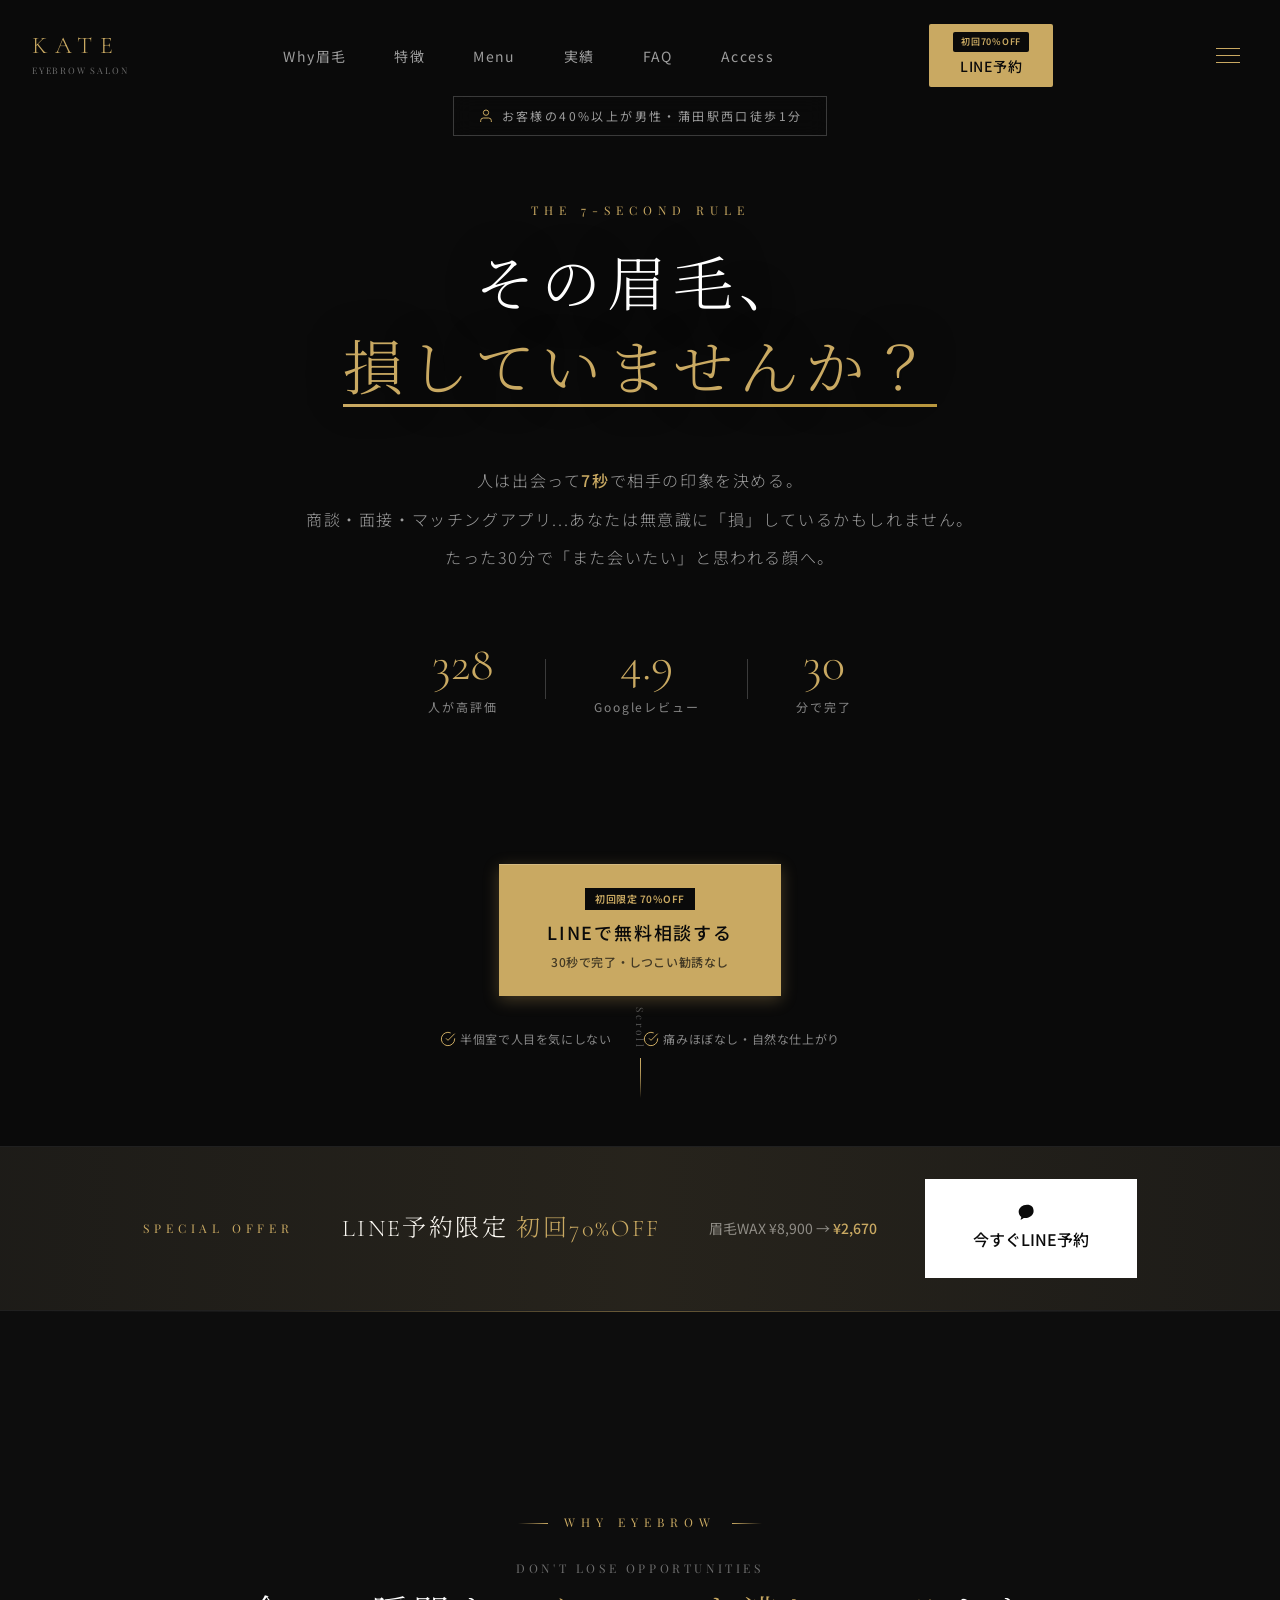
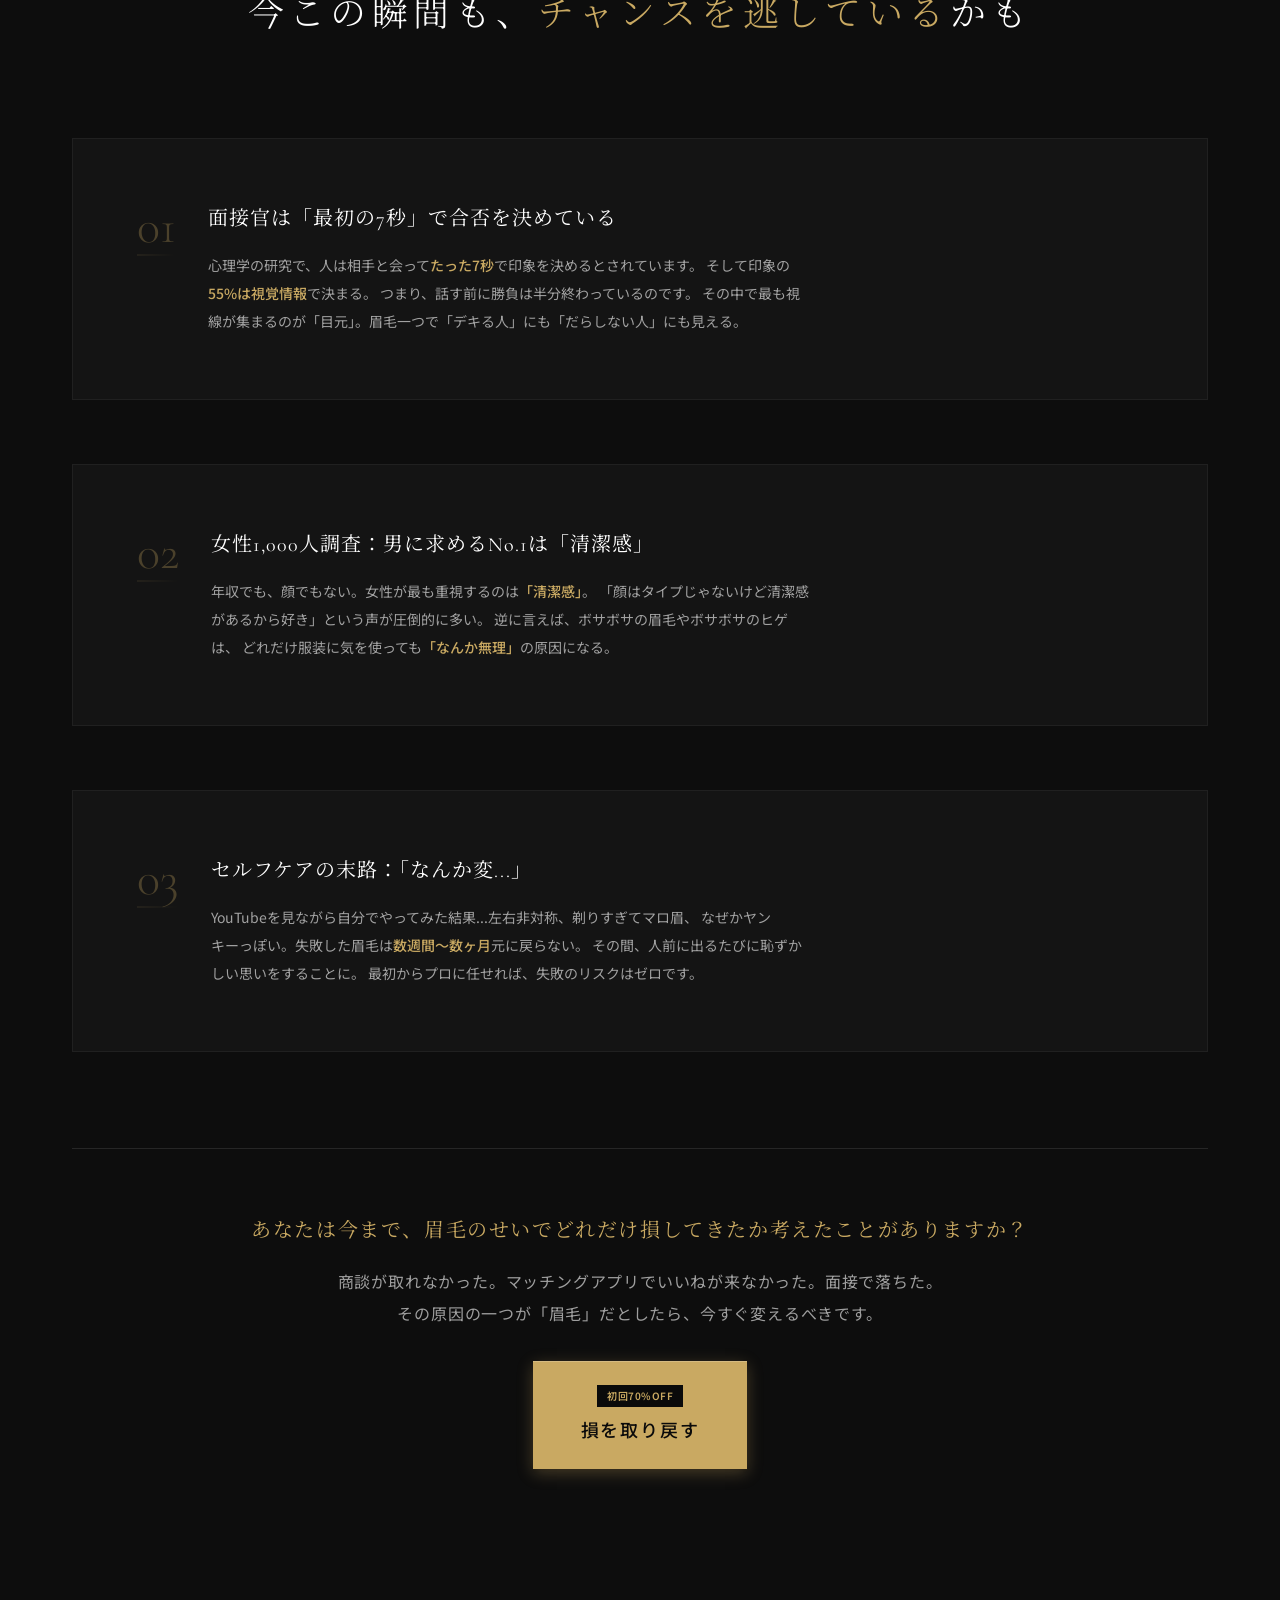
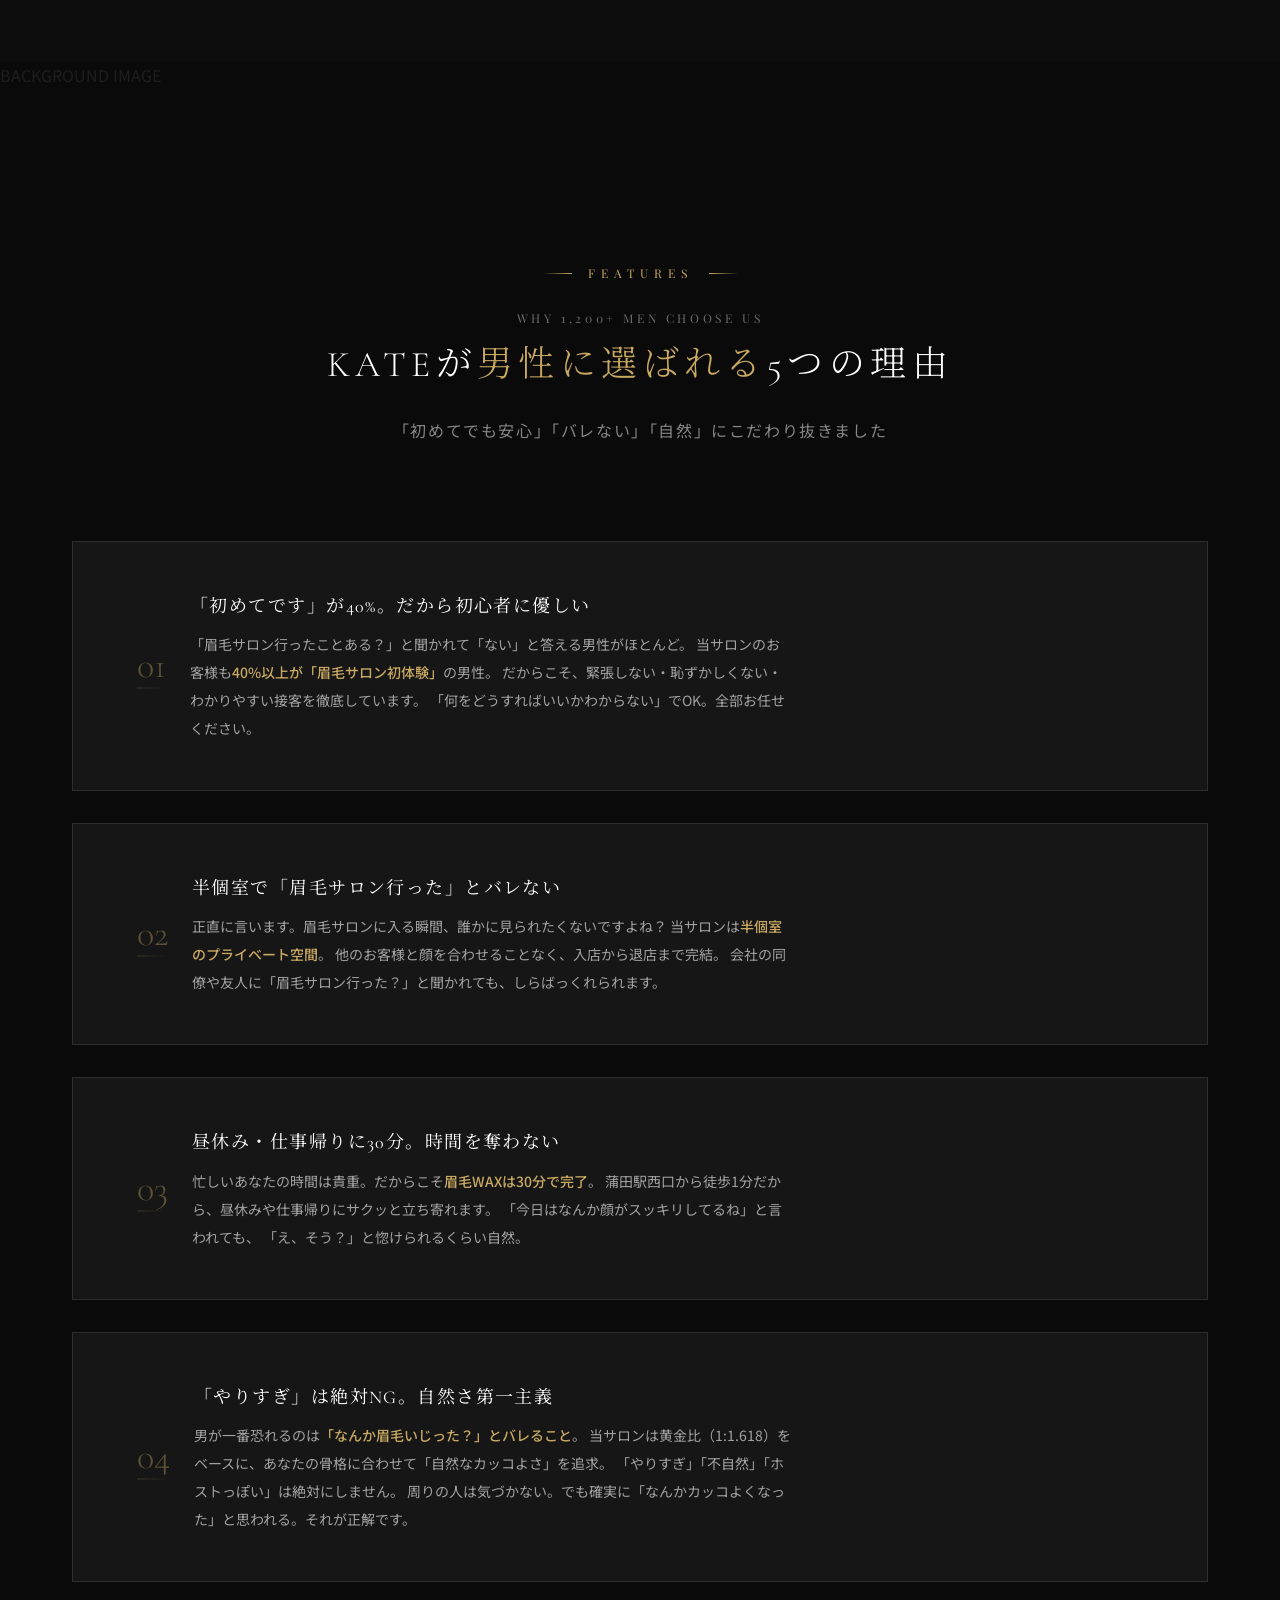
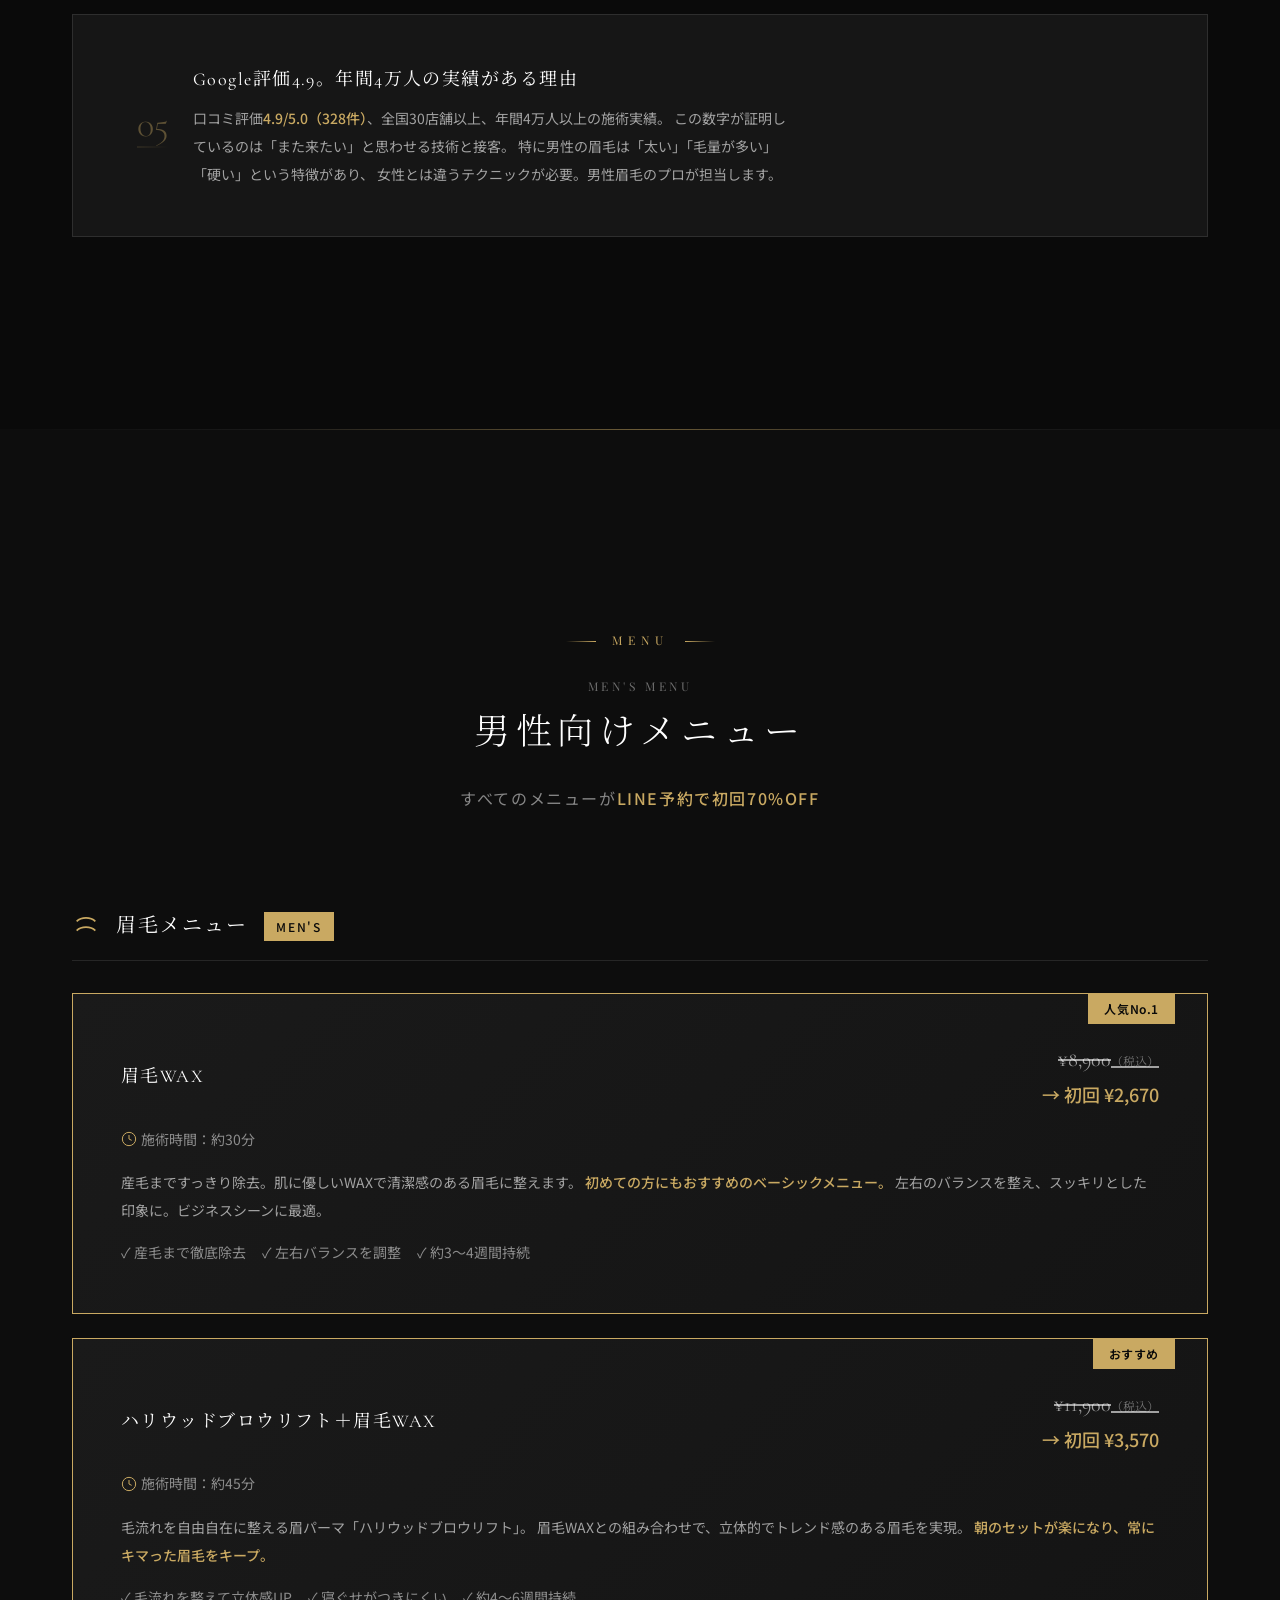
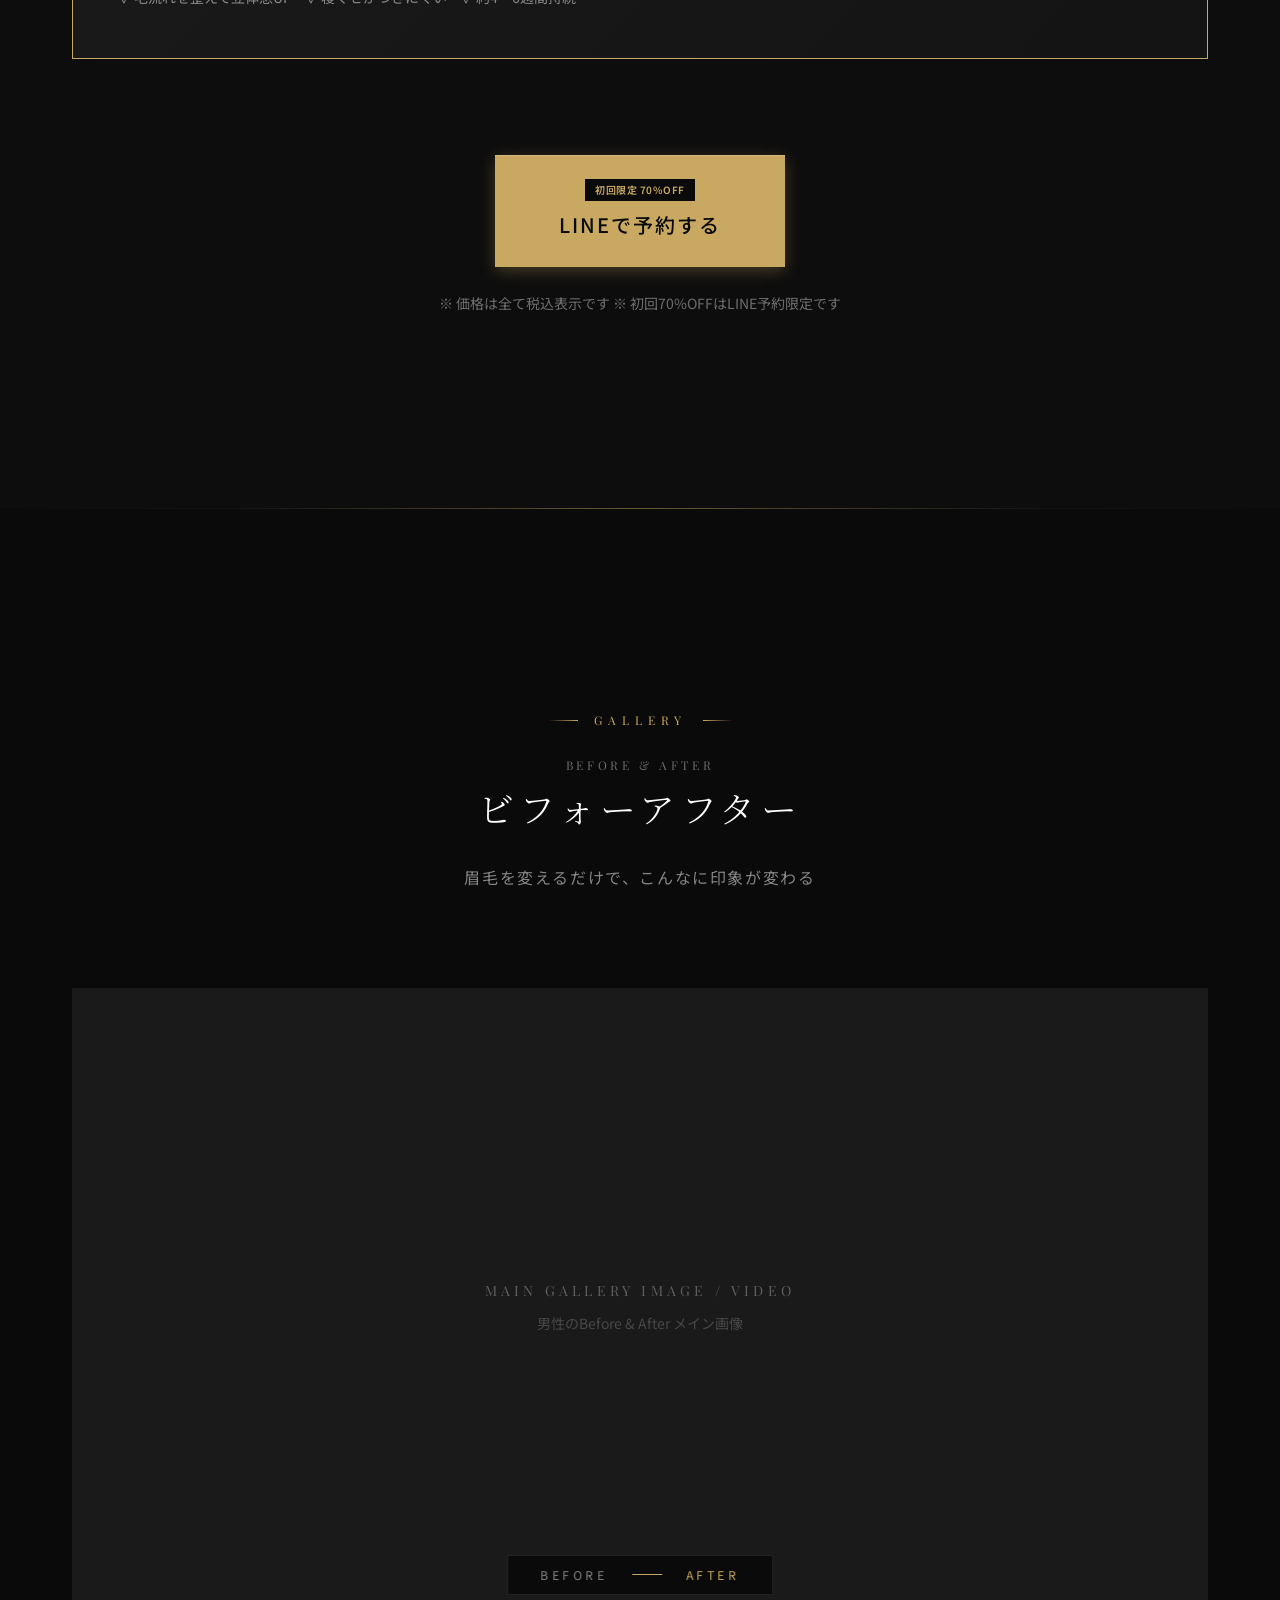
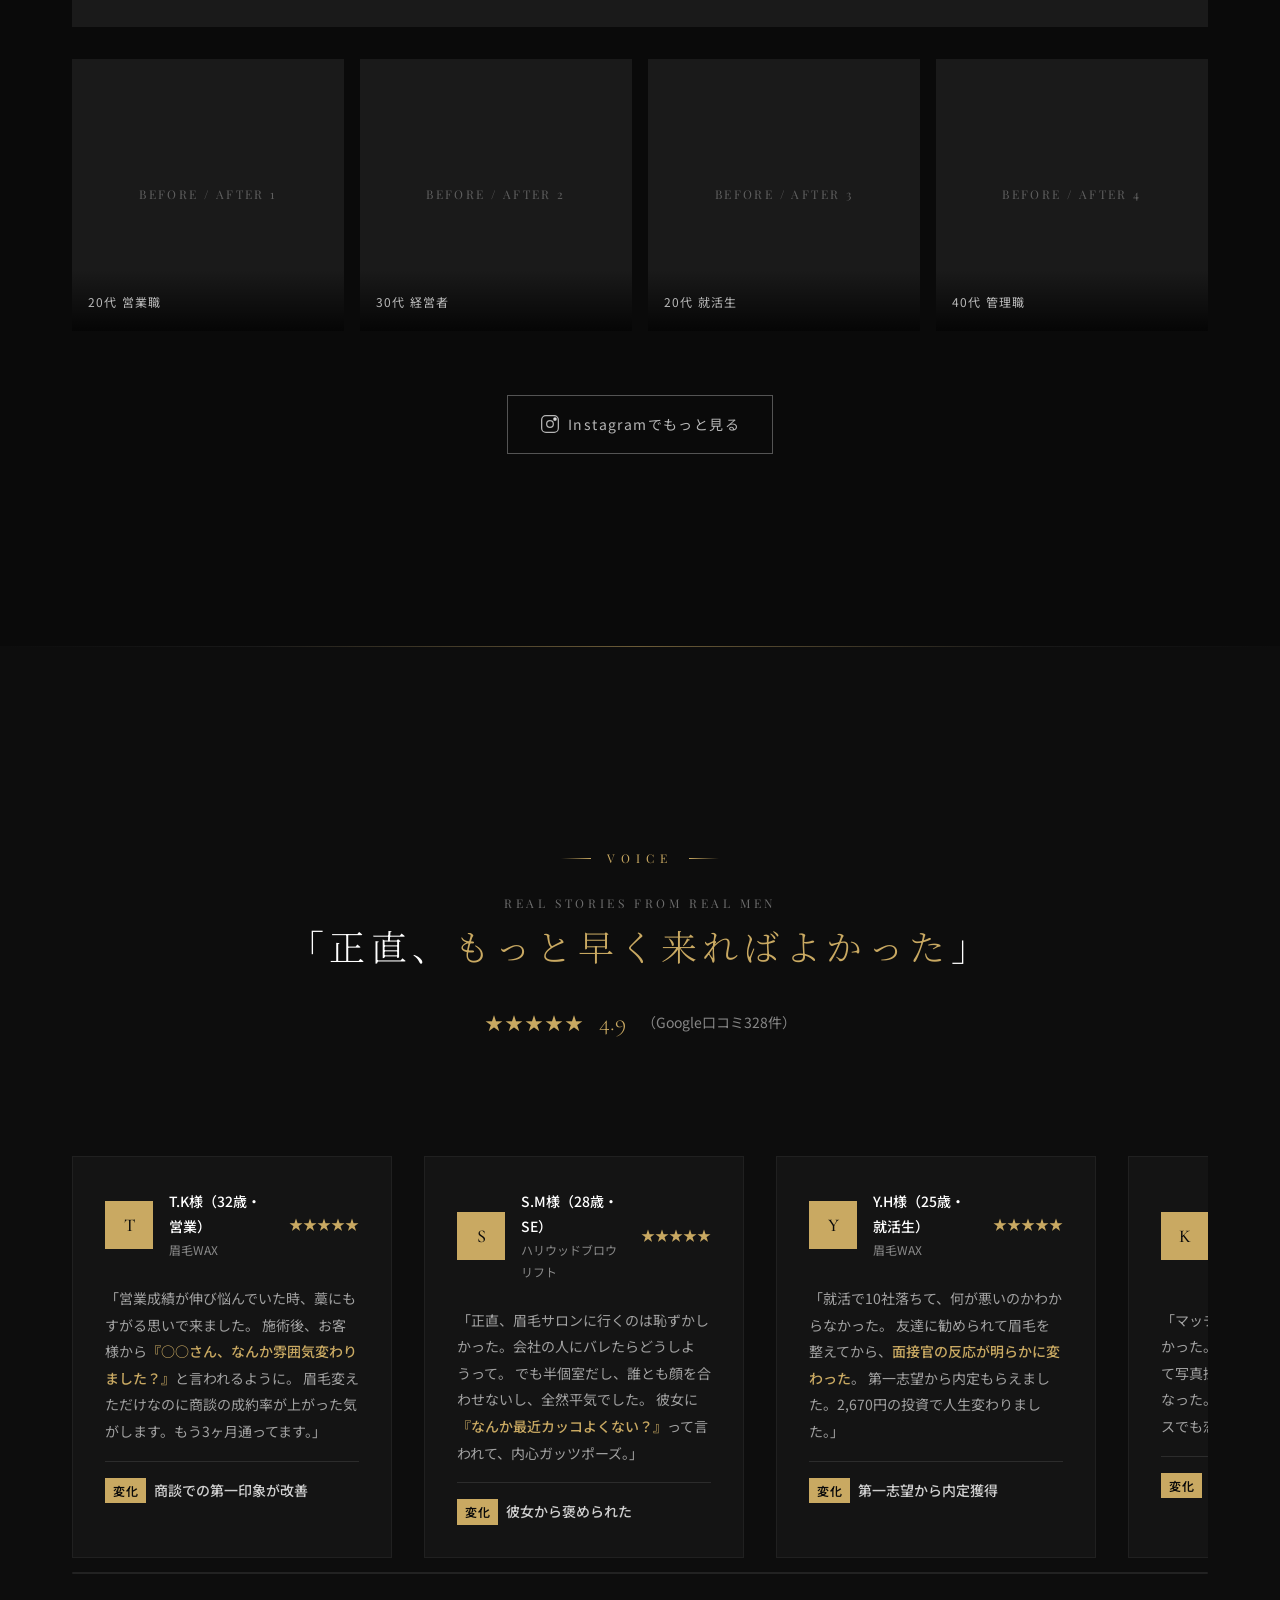
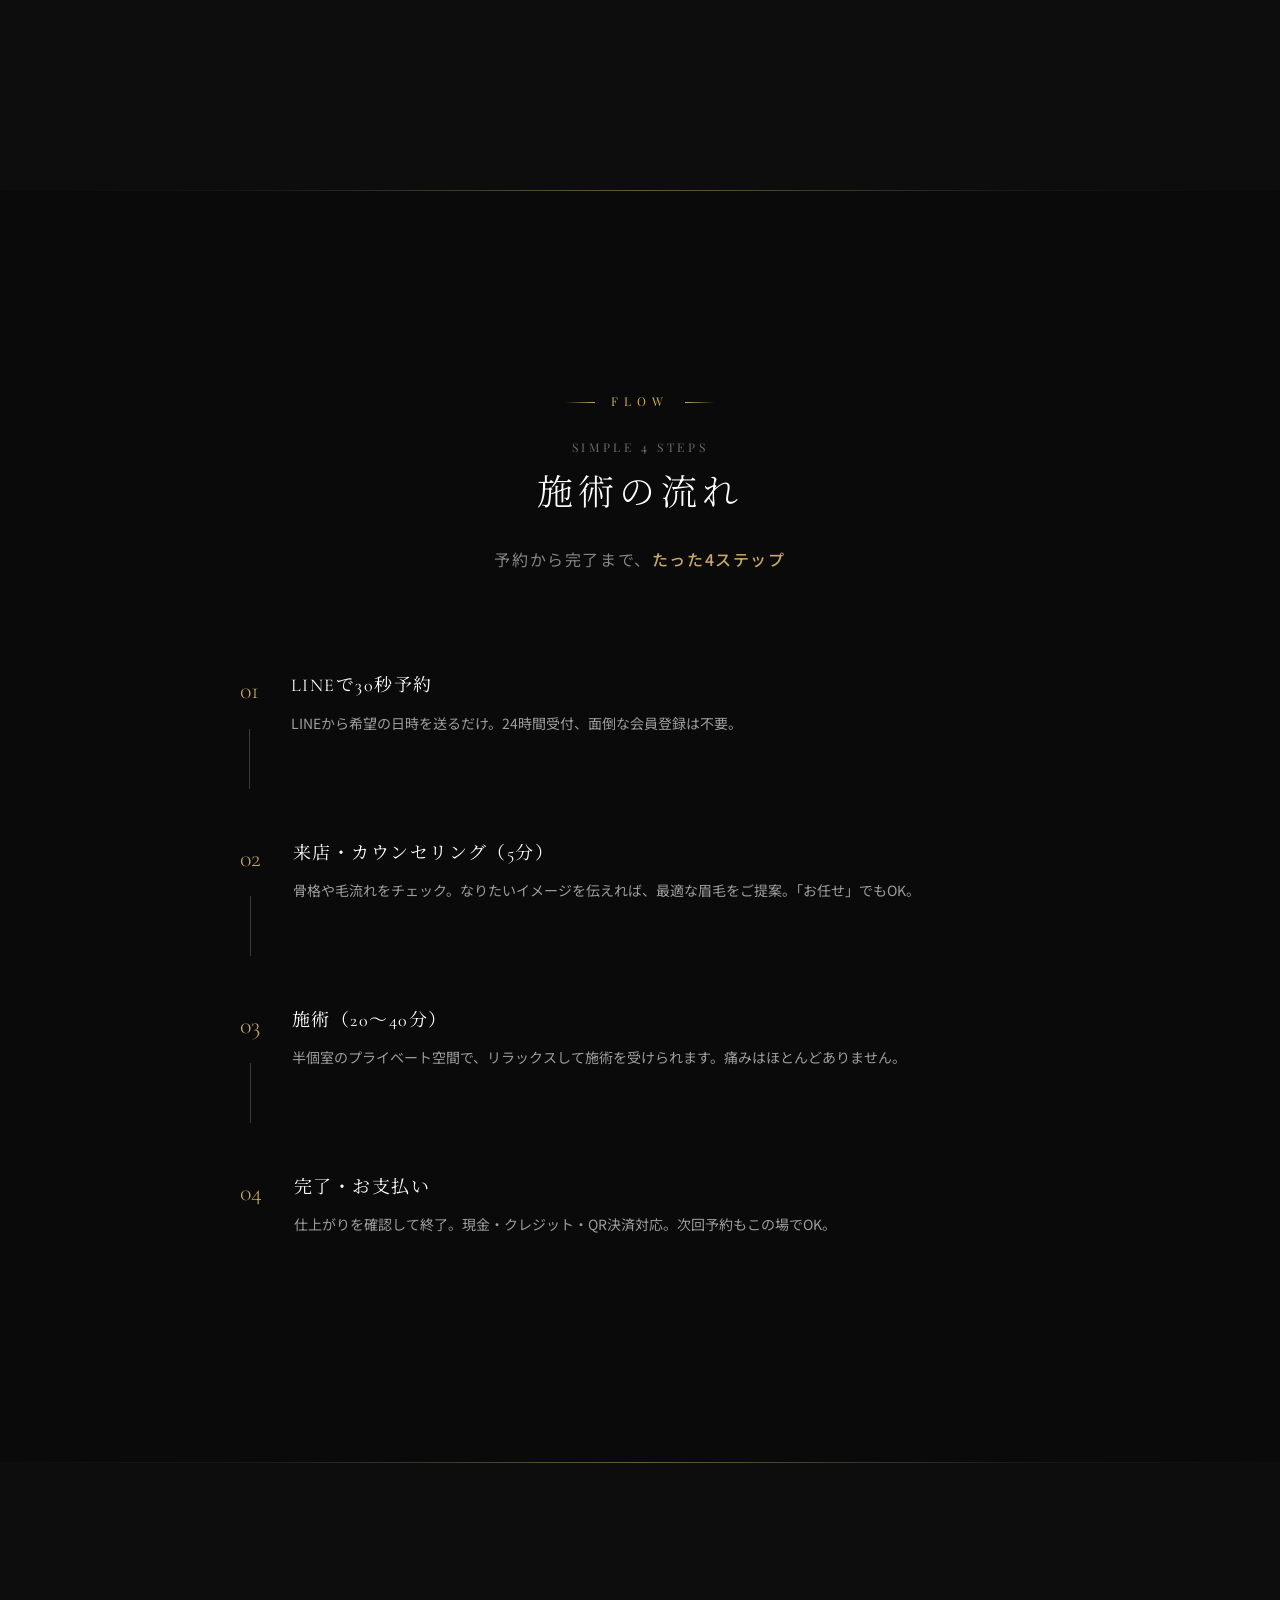
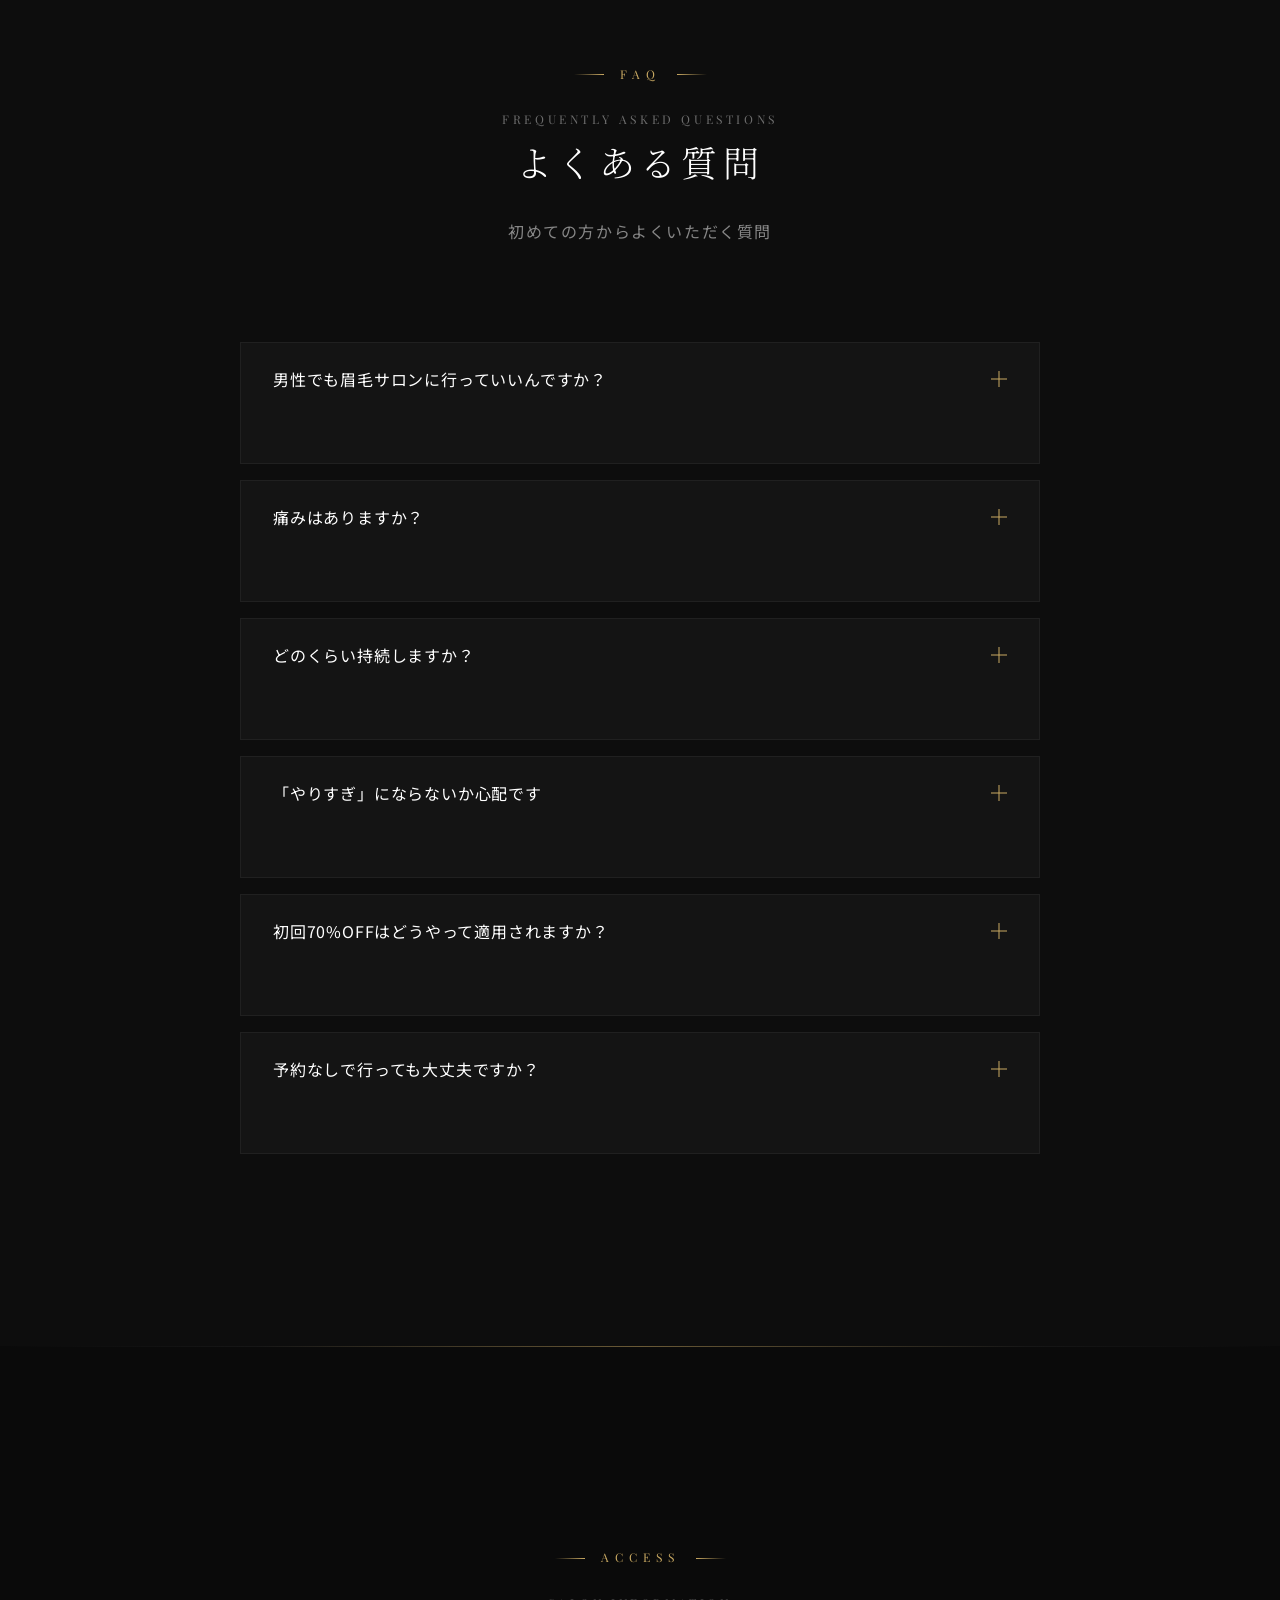
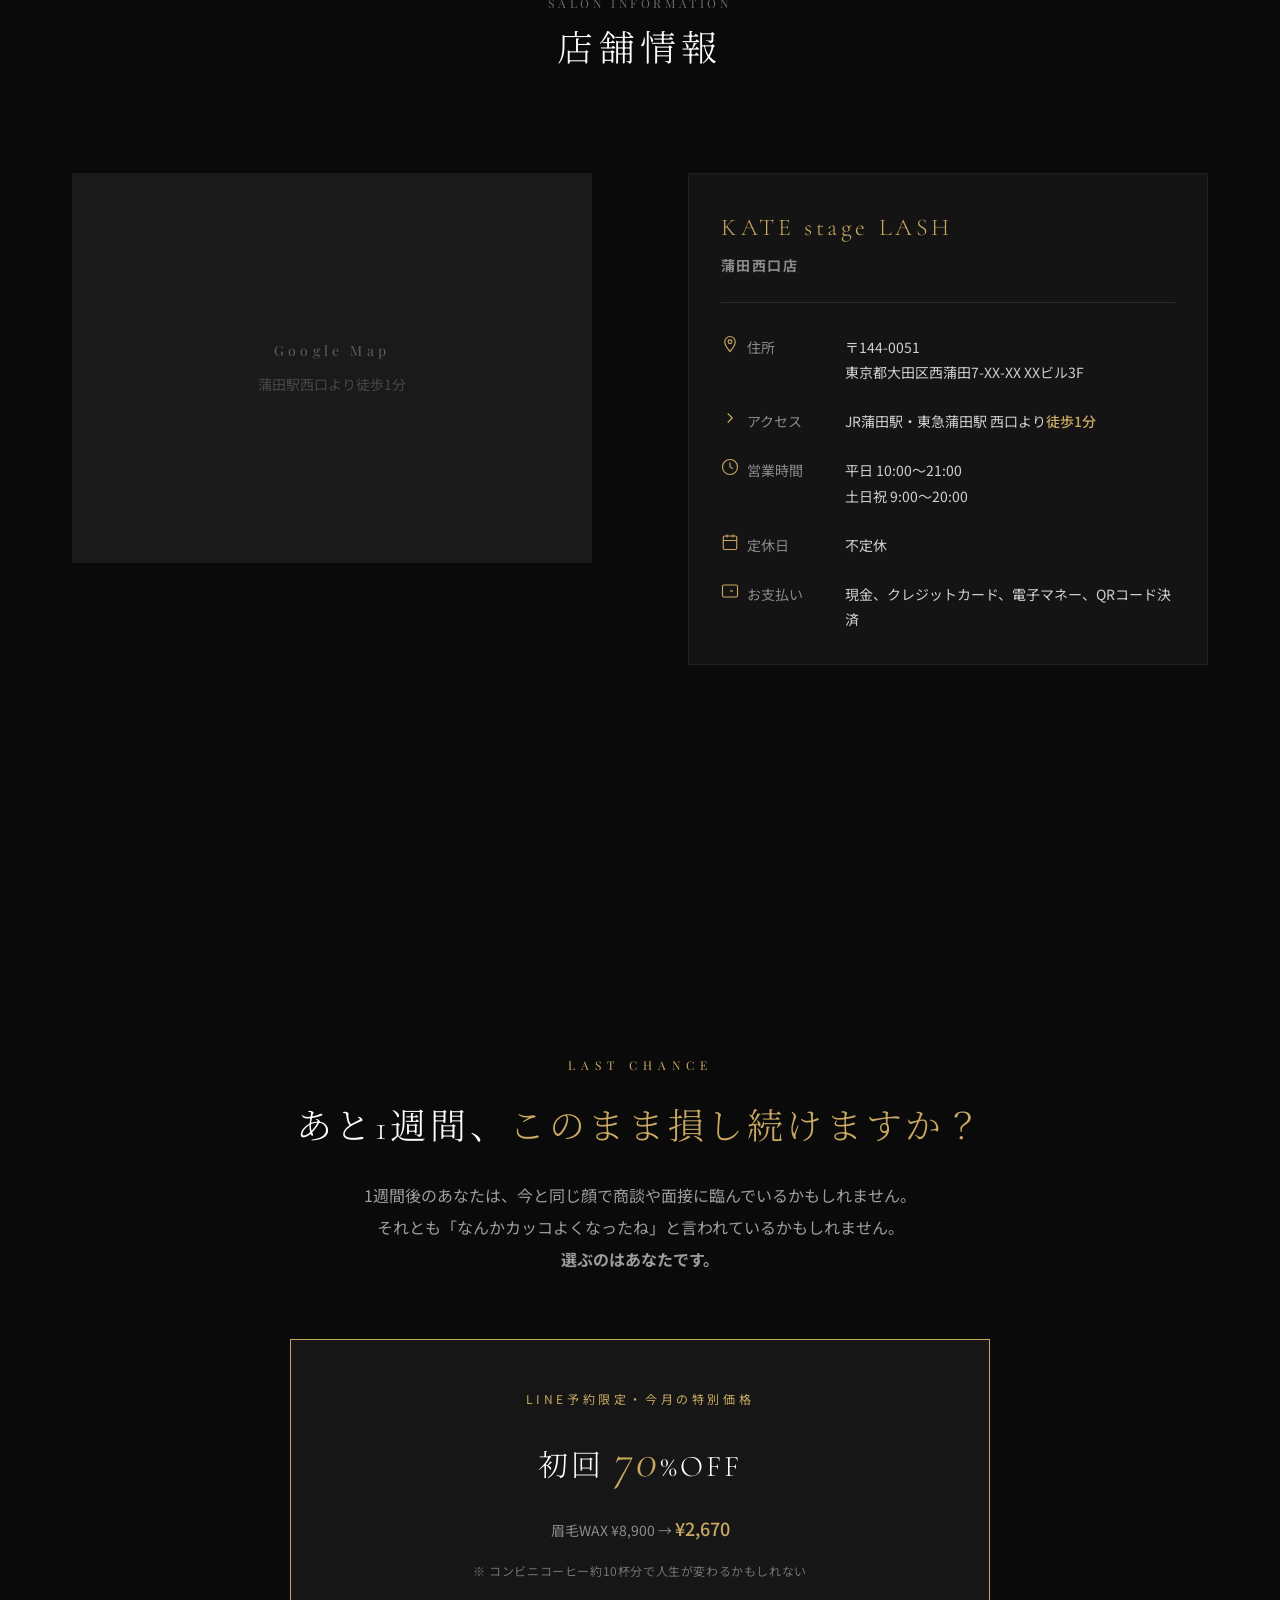
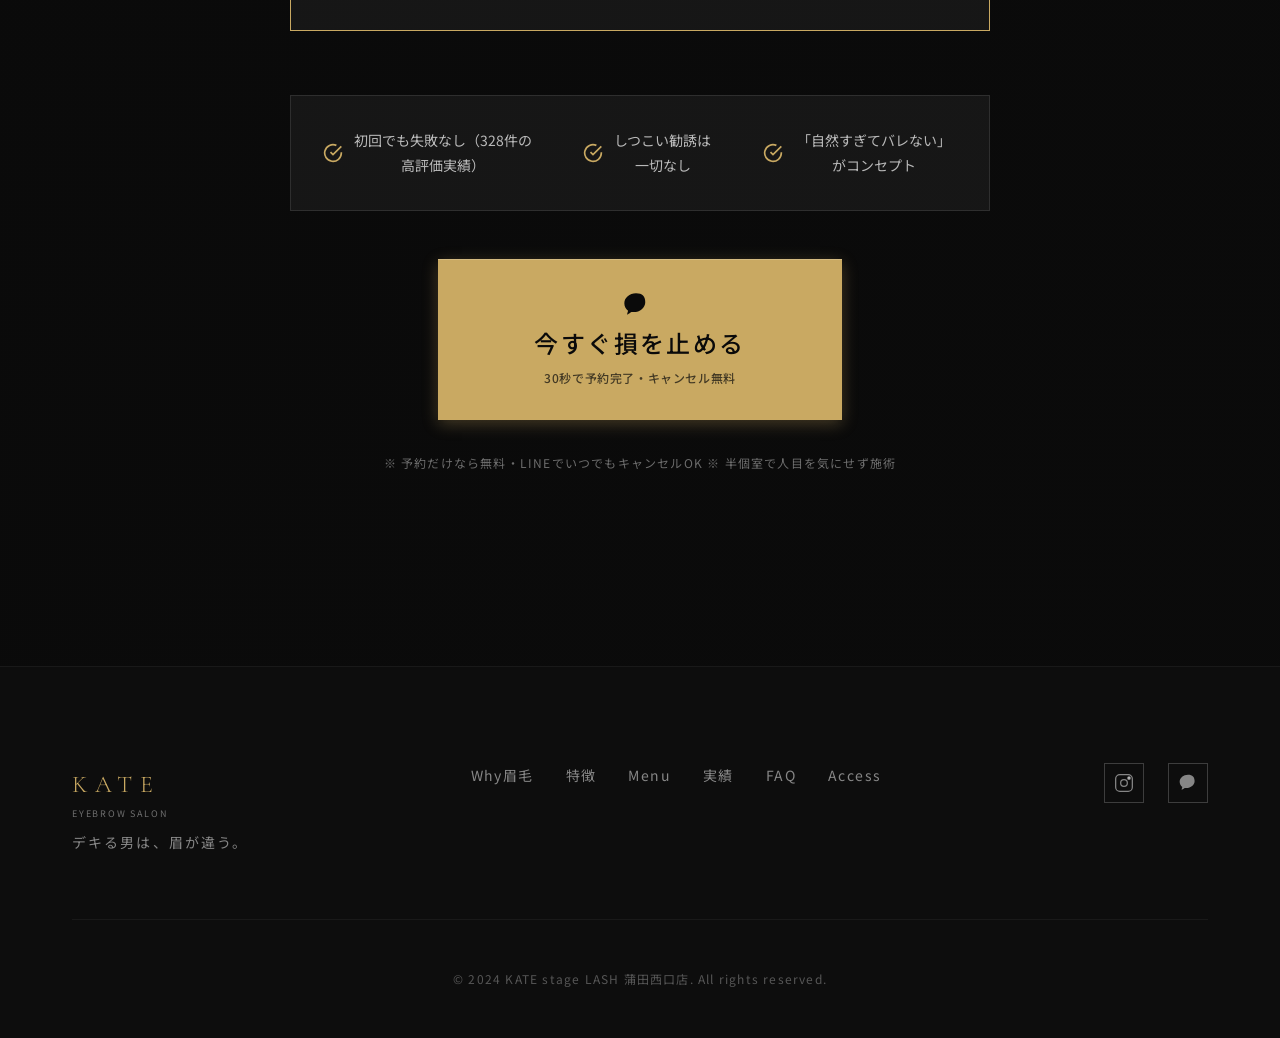
==== index.html @ f694f43c "Enhance UI/UX design with professional micro-interactions and polish - Add enhanced loading animatio" ====
<!DOCTYPE html>
<html lang="ja">
<head>
    <meta charset="UTF-8">
    <meta name="viewport" content="width=device-width, initial-scale=1.0">
    <meta http-equiv="X-UA-Compatible" content="IE=edge">

    <!-- Primary Meta Tags -->
    <title>眉毛サロン KATE 蒲田｜男性も歓迎・デキる男の眉毛は違う【初回70%OFF】</title>
    <meta name="title" content="眉毛サロン KATE 蒲田｜男性も歓迎・デキる男の眉毛は違う【初回70%OFF】">
    <meta name="description" content="蒲田駅西口徒歩1分。男性も歓迎の眉毛サロン。たった30分で清潔感のある第一印象に。半個室で初めての男性も安心。ハリウッドブロウリフト、眉毛WAX対応。LINE予約で初回70%OFF。">
    <meta name="keywords" content="メンズ眉毛,眉毛サロン 男性,蒲田,眉毛ワックス,メンズグルーミング,眉毛パーマ メンズ,ハリウッドブロウリフト,ビジネスマン 眉毛,清潔感,第一印象">
    <meta name="author" content="KATE stage LASH 蒲田西口店">
    <meta name="robots" content="index, follow">
    <link rel="canonical" href="https://kate-kamata.com/">

    <!-- Open Graph / Facebook -->
    <meta property="og:type" content="website">
    <meta property="og:url" content="https://kate-kamata.com/">
    <meta property="og:title" content="眉毛サロン KATE 蒲田｜男性も歓迎・デキる男の眉毛は違う">
    <meta property="og:description" content="たった30分で清潔感のある第一印象に。半個室で初めての男性も安心。LINE予約で初回70%OFF。">
    <meta property="og:image" content="https://kate-kamata.com/assets/images/og-image.webp">
    <meta property="og:locale" content="ja_JP">
    <meta property="og:site_name" content="KATE 眉毛サロン 蒲田">

    <!-- Twitter -->
    <meta property="twitter:card" content="summary_large_image">
    <meta property="twitter:url" content="https://kate-kamata.com/">
    <meta property="twitter:title" content="眉毛サロン KATE 蒲田｜男性も歓迎・デキる男の眉毛は違う">
    <meta property="twitter:description" content="たった30分で清潔感のある第一印象に。LINE予約で初回70%OFF。">
    <meta property="twitter:image" content="https://kate-kamata.com/assets/images/og-image.webp">

    <!-- Fonts -->
    <link rel="preconnect" href="https://fonts.googleapis.com">
    <link rel="preconnect" href="https://fonts.gstatic.com" crossorigin>
    <link href="https://fonts.googleapis.com/css2?family=Cormorant+Garamond:ital,wght@0,300;0,400;0,500;0,600;1,300;1,400&family=Noto+Sans+JP:wght@300;400;500;700&family=Noto+Serif+JP:wght@300;400;500;600&family=Playfair+Display:ital,wght@0,400;0,500;0,600;1,400&display=swap" rel="stylesheet">

    <!-- Stylesheets -->
    <link rel="stylesheet" href="css/style.css">

    <!-- Favicon -->
    <link rel="icon" type="image/svg+xml" href="assets/images/favicon.svg">
    <link rel="apple-touch-icon" href="assets/images/apple-touch-icon.png">

    <!-- Schema.org Structured Data for Local Business (SEO/LLMO対策) -->
    <script type="application/ld+json">
    {
        "@context": "https://schema.org",
        "@type": "BeautySalon",
        "name": "KATE stage LASH 蒲田西口店",
        "alternateName": "ケイトステージラッシュ蒲田 眉毛サロン",
        "description": "男性も歓迎の眉毛サロン。清潔感のある第一印象を実現。ハリウッドブロウリフト、眉毛WAX対応。半個室のマンツーマン施術。",
        "url": "https://kate-kamata.com/",
        "image": "https://kate-kamata.com/assets/images/salon-main.webp",
        "logo": "https://kate-kamata.com/assets/images/logo.svg",
        "priceRange": "¥¥",
        "address": {
            "@type": "PostalAddress",
            "streetAddress": "西蒲田7-XX-XX XXビル3F",
            "addressLocality": "大田区",
            "addressRegion": "東京都",
            "postalCode": "144-0051",
            "addressCountry": "JP"
        },
        "geo": {
            "@type": "GeoCoordinates",
            "latitude": "35.5625",
            "longitude": "139.7160"
        },
        "openingHoursSpecification": [
            {
                "@type": "OpeningHoursSpecification",
                "dayOfWeek": ["Monday", "Tuesday", "Wednesday", "Thursday", "Friday"],
                "opens": "10:00",
                "closes": "21:00"
            },
            {
                "@type": "OpeningHoursSpecification",
                "dayOfWeek": ["Saturday", "Sunday"],
                "opens": "09:00",
                "closes": "20:00"
            }
        ],
        "aggregateRating": {
            "@type": "AggregateRating",
            "ratingValue": "4.9",
            "reviewCount": "328",
            "bestRating": "5",
            "worstRating": "1"
        },
        "sameAs": [
            "https://www.instagram.com/kate_kamata/",
            "https://lin.ee/lqKClP4"
        ]
    }
    </script>

    <!-- FAQ Schema for LLMO -->
    <script type="application/ld+json">
    {
        "@context": "https://schema.org",
        "@type": "FAQPage",
        "mainEntity": [
            {
                "@type": "Question",
                "name": "男性でも眉毛サロンに行っていいのですか？",
                "acceptedAnswer": {
                    "@type": "Answer",
                    "text": "もちろんです。当サロンは男性向けメニューを多数ご用意しており、お客様の4割以上が男性です。半個室のプライベート空間で施術いたしますので、初めての方も安心してご来店いただけます。"
                }
            },
            {
                "@type": "Question",
                "name": "施術時間はどのくらいですか？",
                "acceptedAnswer": {
                    "@type": "Answer",
                    "text": "眉毛WAXのみで約30分、ハリウッドブロウリフト込みで約45分程度です。お仕事の休憩時間や仕事帰りにサクッとお立ち寄りいただけます。"
                }
            },
            {
                "@type": "Question",
                "name": "初回割引はありますか？",
                "acceptedAnswer": {
                    "@type": "Answer",
                    "text": "はい、LINE予約限定で初回70%OFFの特別価格でご案内しております。この機会にぜひお試しください。"
                }
            },
            {
                "@type": "Question",
                "name": "痛みはありますか？",
                "acceptedAnswer": {
                    "@type": "Answer",
                    "text": "眉毛WAXは一瞬チクッとする程度で、慣れれば全く気にならないレベルです。痛みに弱い方も多くご利用いただいています。"
                }
            }
        ]
    }
    </script>
</head>
<body class="mens-theme">
    <!-- Loading Screen -->
    <div id="loading" class="loading">
        <div class="loading-content">
            <div class="loading-logo">
                <span class="loading-logo-main">KATE</span>
                <span class="loading-logo-sub">EYEBROW SALON</span>
            </div>
            <div class="loading-bar">
                <div class="loading-bar-inner"></div>
            </div>
            <p class="loading-text">First impression matters</p>
        </div>
    </div>

    <!-- Header -->
    <header id="header" class="header">
        <div class="header-inner">
            <a href="#" class="logo">
                <span class="logo-main">KATE</span>
                <span class="logo-sub">EYEBROW SALON</span>
            </a>
            <nav class="nav" id="nav">
                <ul class="nav-list">
                    <li><a href="#why" class="nav-link">Why眉毛</a></li>
                    <li><a href="#features" class="nav-link">特徴</a></li>
                    <li><a href="#menu" class="nav-link">Menu</a></li>
                    <li><a href="#gallery" class="nav-link">実績</a></li>
                    <li><a href="#faq" class="nav-link">FAQ</a></li>
                    <li><a href="#access" class="nav-link">Access</a></li>
                </ul>
            </nav>
            <a href="https://lin.ee/lqKClP4" target="_blank" rel="noopener noreferrer" class="header-cta">
                <span class="header-cta-badge">初回70%OFF</span>
                <span>LINE予約</span>
            </a>
            <button class="hamburger" id="hamburger" aria-label="メニューを開く">
                <span></span>
                <span></span>
                <span></span>
            </button>
        </div>
    </header>

    <!-- Mobile Menu -->
    <div class="mobile-menu" id="mobile-menu">
        <nav class="mobile-nav">
            <ul class="mobile-nav-list">
                <li><a href="#why" class="mobile-nav-link">Why眉毛</a></li>
                <li><a href="#features" class="mobile-nav-link">特徴</a></li>
                <li><a href="#menu" class="mobile-nav-link">Menu</a></li>
                <li><a href="#gallery" class="mobile-nav-link">実績</a></li>
                <li><a href="#faq" class="mobile-nav-link">FAQ</a></li>
                <li><a href="#access" class="mobile-nav-link">Access</a></li>
                <li>
                    <a href="https://lin.ee/lqKClP4" target="_blank" rel="noopener noreferrer" class="mobile-nav-link cta">
                        <span class="cta-badge">初回70%OFF</span>
                        LINE予約はこちら
                    </a>
                </li>
            </ul>
        </nav>
    </div>

    <!-- Hero Section with Video Background -->
    <section id="hero" class="hero hero-mens">
        <div class="hero-video-container">
            <video class="hero-video" autoplay muted loop playsinline poster="assets/images/hero-poster.webp">
                <source src="assets/videos/hero-bg.mp4" type="video/mp4">
                <source src="assets/videos/hero-bg.webm" type="video/webm">
            </video>
            <div class="hero-video-fallback"></div>
            <div class="hero-overlay"></div>
            <div class="hero-overlay-gradient"></div>
        </div>

        <div class="hero-content">
            <div class="hero-badge" data-aos="fade-down">
                <span class="hero-badge-icon">
                    <svg viewBox="0 0 24 24" fill="none" stroke="currentColor" stroke-width="1.5">
                        <path d="M20 21v-2a4 4 0 0 0-4-4H8a4 4 0 0 0-4 4v2"/>
                        <circle cx="12" cy="7" r="4"/>
                    </svg>
                </span>
                <span>お客様の40%以上が男性・蒲田駅西口徒歩1分</span>
            </div>

            <h1 class="hero-title" data-aos="fade-up" data-aos-delay="100">
                <span class="hero-title-en">The 7-Second Rule</span>
                <span class="hero-title-main">
                    その眉毛、<br>
                    <em>損していませんか？</em>
                </span>
            </h1>

            <p class="hero-lead" data-aos="fade-up" data-aos-delay="200">
                人は出会って<strong>7秒</strong>で相手の印象を決める。<br class="pc-only">
                商談・面接・マッチングアプリ...あなたは無意識に「損」しているかもしれません。<br class="pc-only">
                たった30分で「また会いたい」と思われる顔へ。
            </p>

            <div class="hero-stats" data-aos="fade-up" data-aos-delay="300">
                <div class="hero-stat">
                    <span class="hero-stat-number">328</span>
                    <span class="hero-stat-label">人が高評価</span>
                </div>
                <div class="hero-stat-divider"></div>
                <div class="hero-stat">
                    <span class="hero-stat-number">4.9</span>
                    <span class="hero-stat-label">Googleレビュー</span>
                </div>
                <div class="hero-stat-divider"></div>
                <div class="hero-stat">
                    <span class="hero-stat-number">30</span>
                    <span class="hero-stat-label">分で完了</span>
                </div>
            </div>

            <div class="hero-urgency" data-aos="fade-up" data-aos-delay="350">
                <span class="urgency-icon">⚡</span>
                <span class="urgency-text">今月の初回70%OFF枠：<strong>残りわずか</strong></span>
            </div>

            <div class="hero-cta" data-aos="fade-up" data-aos-delay="400">
                <a href="https://lin.ee/lqKClP4" target="_blank" rel="noopener noreferrer" class="btn-3d btn-3d-gold pulse">
                    <span class="btn-3d-content">
                        <span class="btn-3d-badge">初回限定 70%OFF</span>
                        <span class="btn-3d-text">LINEで無料相談する</span>
                        <span class="btn-3d-sub">30秒で完了・しつこい勧誘なし</span>
                    </span>
                    <span class="btn-3d-shine"></span>
                </a>
            </div>

            <div class="hero-trust" data-aos="fade-up" data-aos-delay="500">
                <div class="trust-item">
                    <svg viewBox="0 0 24 24" fill="none" stroke="currentColor" stroke-width="1.5" width="16" height="16">
                        <path d="M22 11.08V12a10 10 0 1 1-5.93-9.14"/>
                        <polyline points="22 4 12 14.01 9 11.01"/>
                    </svg>
                    <span>半個室で人目を気にしない</span>
                </div>
                <div class="trust-item">
                    <svg viewBox="0 0 24 24" fill="none" stroke="currentColor" stroke-width="1.5" width="16" height="16">
                        <path d="M22 11.08V12a10 10 0 1 1-5.93-9.14"/>
                        <polyline points="22 4 12 14.01 9 11.01"/>
                    </svg>
                    <span>痛みほぼなし・自然な仕上がり</span>
                </div>
            </div>
        </div>

        <div class="hero-scroll">
            <span>Scroll</span>
            <div class="hero-scroll-line"></div>
        </div>

        <div class="hero-deco hero-deco-1"></div>
        <div class="hero-deco hero-deco-2"></div>
    </section>

    <!-- Campaign Banner -->
    <section class="campaign-banner">
        <div class="container">
            <div class="campaign-content">
                <div class="campaign-label">SPECIAL OFFER</div>
                <h2 class="campaign-title">LINE予約限定 <em>初回70%OFF</em></h2>
                <p class="campaign-text">眉毛WAX ¥8,900 → <strong>¥2,670</strong></p>
                <a href="https://lin.ee/lqKClP4" target="_blank" rel="noopener noreferrer" class="btn-3d btn-3d-white">
                    <span class="btn-3d-content">
                        <svg class="line-icon" viewBox="0 0 24 24" fill="currentColor" width="20" height="20">
                            <path d="M12 2C6.48 2 2 5.82 2 10.5c0 2.55 1.25 4.83 3.2 6.38-.12.44-.78 2.79-.81 2.98 0 0-.02.15.06.21.08.06.19.04.19.04.25-.03 2.91-1.9 3.36-2.21.62.09 1.27.14 1.93.14 5.52 0 10-3.82 10-8.5S17.52 2 12 2z"/>
                        </svg>
                        <span>今すぐLINE予約</span>
                    </span>
                </a>
            </div>
        </div>
    </section>

    <!-- Why Section - 男が眉毛を整えるべき理由 -->
    <section id="why" class="section why-eyebrow">
        <div class="container">
            <div class="section-header" data-aos="fade-up">
                <div class="section-label">Why Eyebrow</div>
                <h2 class="section-title-large">
                    <span class="section-title-en">Don't Lose Opportunities</span>
                    <span class="section-title-ja">今この瞬間も、<em>チャンスを逃している</em>かも</span>
                </h2>
            </div>

            <div class="why-grid">
                <div class="why-item" data-aos="fade-up">
                    <div class="why-number">01</div>
                    <div class="why-content">
                        <h3 class="why-title">面接官は「最初の7秒」で合否を決めている</h3>
                        <p class="why-text">
                            心理学の研究で、人は相手と会って<strong>たった7秒</strong>で印象を決めるとされています。
                            そして印象の<strong>55%は視覚情報</strong>で決まる。
                            つまり、話す前に勝負は半分終わっているのです。
                            その中で最も視線が集まるのが「目元」。眉毛一つで「デキる人」にも「だらしない人」にも見える。
                        </p>
                    </div>
                    <div class="why-image">
                        <div class="why-image-placeholder">
                            <span>ビジネスマンのイメージ画像</span>
                        </div>
                    </div>
                </div>

                <div class="why-item" data-aos="fade-up">
                    <div class="why-number">02</div>
                    <div class="why-content">
                        <h3 class="why-title">女性1,000人調査：男に求めるNo.1は「清潔感」</h3>
                        <p class="why-text">
                            年収でも、顔でもない。女性が最も重視するのは<strong>「清潔感」</strong>。
                            「顔はタイプじゃないけど清潔感があるから好き」という声が圧倒的に多い。
                            逆に言えば、ボサボサの眉毛やボサボサのヒゲは、
                            どれだけ服装に気を使っても<strong>「なんか無理」</strong>の原因になる。
                        </p>
                    </div>
                    <div class="why-image">
                        <div class="why-image-placeholder">
                            <span>清潔感のイメージ画像</span>
                        </div>
                    </div>
                </div>

                <div class="why-item" data-aos="fade-up">
                    <div class="why-number">03</div>
                    <div class="why-content">
                        <h3 class="why-title">セルフケアの末路：「なんか変...」</h3>
                        <p class="why-text">
                            YouTubeを見ながら自分でやってみた結果...左右非対称、剃りすぎてマロ眉、
                            なぜかヤンキーっぽい。失敗した眉毛は<strong>数週間〜数ヶ月</strong>元に戻らない。
                            その間、人前に出るたびに恥ずかしい思いをすることに。
                            最初からプロに任せれば、失敗のリスクはゼロです。
                        </p>
                    </div>
                    <div class="why-image">
                        <div class="why-image-placeholder">
                            <span>施術のイメージ画像</span>
                        </div>
                    </div>
                </div>
            </div>

            <div class="why-cta" data-aos="fade-up">
                <p class="why-cta-lead">あなたは今まで、眉毛のせいでどれだけ損してきたか考えたことがありますか？</p>
                <p class="why-cta-text">商談が取れなかった。マッチングアプリでいいねが来なかった。面接で落ちた。<br>
                その原因の一つが「眉毛」だとしたら、今すぐ変えるべきです。</p>
                <a href="https://lin.ee/lqKClP4" target="_blank" rel="noopener noreferrer" class="btn-3d btn-3d-gold">
                    <span class="btn-3d-content">
                        <span class="btn-3d-badge">初回70%OFF</span>
                        <span class="btn-3d-text">損を取り戻す</span>
                    </span>
                    <span class="btn-3d-shine"></span>
                </a>
            </div>
        </div>
    </section>

    <!-- Features Section -->
    <section id="features" class="section features">
        <div class="features-bg">
            <div class="features-bg-image">
                <div class="features-bg-placeholder">
                    <span>BACKGROUND IMAGE</span>
                </div>
            </div>
            <div class="features-bg-overlay"></div>
        </div>

        <div class="container">
            <div class="section-header" data-aos="fade-up">
                <div class="section-label light">Features</div>
                <h2 class="section-title-large light">
                    <span class="section-title-en">Why 1,200+ Men Choose Us</span>
                    <span class="section-title-ja">KATEが<em>男性に選ばれる</em>5つの理由</span>
                </h2>
                <p class="section-lead light">「初めてでも安心」「バレない」「自然」にこだわり抜きました</p>
            </div>

            <div class="features-showcase">
                <article class="feature-item" data-aos="fade-up">
                    <div class="feature-number">01</div>
                    <div class="feature-icon">
                        <svg viewBox="0 0 64 64" fill="none" stroke="currentColor" stroke-width="1.5">
                            <circle cx="32" cy="20" r="12"/>
                            <path d="M12 56c0-11.046 8.954-20 20-20s20 8.954 20 20"/>
                        </svg>
                    </div>
                    <div class="feature-content">
                        <h3 class="feature-title">「初めてです」が40%。だから初心者に優しい</h3>
                        <p class="feature-text">
                            「眉毛サロン行ったことある？」と聞かれて「ない」と答える男性がほとんど。
                            当サロンのお客様も<strong>40%以上が「眉毛サロン初体験」</strong>の男性。
                            だからこそ、緊張しない・恥ずかしくない・わかりやすい接客を徹底しています。
                            「何をどうすればいいかわからない」でOK。全部お任せください。
                        </p>
                    </div>
                    <div class="feature-image">
                        <div class="feature-image-placeholder">
                            <span>男性客のイメージ</span>
                        </div>
                    </div>
                </article>

                <article class="feature-item" data-aos="fade-up">
                    <div class="feature-number">02</div>
                    <div class="feature-icon">
                        <svg viewBox="0 0 64 64" fill="none" stroke="currentColor" stroke-width="1.5">
                            <rect x="8" y="8" width="48" height="48" rx="4"/>
                            <path d="M8 24h48"/>
                            <path d="M24 8v48"/>
                        </svg>
                    </div>
                    <div class="feature-content">
                        <h3 class="feature-title">半個室で「眉毛サロン行った」とバレない</h3>
                        <p class="feature-text">
                            正直に言います。眉毛サロンに入る瞬間、誰かに見られたくないですよね？
                            当サロンは<strong>半個室のプライベート空間</strong>。
                            他のお客様と顔を合わせることなく、入店から退店まで完結。
                            会社の同僚や友人に「眉毛サロン行った？」と聞かれても、しらばっくれられます。
                        </p>
                    </div>
                    <div class="feature-image">
                        <div class="feature-image-placeholder">
                            <span>半個室のイメージ</span>
                        </div>
                    </div>
                </article>

                <article class="feature-item" data-aos="fade-up">
                    <div class="feature-number">03</div>
                    <div class="feature-icon">
                        <svg viewBox="0 0 64 64" fill="none" stroke="currentColor" stroke-width="1.5">
                            <circle cx="32" cy="32" r="28"/>
                            <path d="M32 16v16l12 8"/>
                        </svg>
                    </div>
                    <div class="feature-content">
                        <h3 class="feature-title">昼休み・仕事帰りに30分。時間を奪わない</h3>
                        <p class="feature-text">
                            忙しいあなたの時間は貴重。だからこそ<strong>眉毛WAXは30分で完了</strong>。
                            蒲田駅西口から徒歩1分だから、昼休みや仕事帰りにサクッと立ち寄れます。
                            「今日はなんか顔がスッキリしてるね」と言われても、
                            「え、そう？」と惚けられるくらい自然。
                        </p>
                    </div>
                    <div class="feature-image">
                        <div class="feature-image-placeholder">
                            <span>時計のイメージ</span>
                        </div>
                    </div>
                </article>

                <article class="feature-item" data-aos="fade-up">
                    <div class="feature-number">04</div>
                    <div class="feature-icon">
                        <svg viewBox="0 0 64 64" fill="none" stroke="currentColor" stroke-width="1.5">
                            <circle cx="32" cy="32" r="28"/>
                            <path d="M32 8v48M8 32h48"/>
                            <circle cx="32" cy="32" r="12"/>
                        </svg>
                    </div>
                    <div class="feature-content">
                        <h3 class="feature-title">「やりすぎ」は絶対NG。自然さ第一主義</h3>
                        <p class="feature-text">
                            男が一番恐れるのは<strong>「なんか眉毛いじった？」とバレること</strong>。
                            当サロンは黄金比（1:1.618）をベースに、あなたの骨格に合わせて「自然なカッコよさ」を追求。
                            「やりすぎ」「不自然」「ホストっぽい」は絶対にしません。
                            周りの人は気づかない。でも確実に「なんかカッコよくなった」と思われる。それが正解です。
                        </p>
                    </div>
                    <div class="feature-image">
                        <div class="feature-image-placeholder">
                            <span>黄金比のイメージ</span>
                        </div>
                    </div>
                </article>

                <article class="feature-item" data-aos="fade-up">
                    <div class="feature-number">05</div>
                    <div class="feature-icon">
                        <svg viewBox="0 0 64 64" fill="none" stroke="currentColor" stroke-width="1.5">
                            <path d="M32 4l6 18h18l-14 11 5 18-15-11-15 11 5-18L8 22h18z"/>
                        </svg>
                    </div>
                    <div class="feature-content">
                        <h3 class="feature-title">Google評価4.9。年間4万人の実績がある理由</h3>
                        <p class="feature-text">
                            口コミ評価<strong>4.9/5.0（328件）</strong>、全国30店舗以上、年間4万人以上の施術実績。
                            この数字が証明しているのは「また来たい」と思わせる技術と接客。
                            特に男性の眉毛は「太い」「毛量が多い」「硬い」という特徴があり、
                            女性とは違うテクニックが必要。男性眉毛のプロが担当します。
                        </p>
                    </div>
                    <div class="feature-image">
                        <div class="feature-image-placeholder">
                            <span>口コミのイメージ</span>
                        </div>
                    </div>
                </article>
            </div>
        </div>
    </section>

    <!-- Menu Section -->
    <section id="menu" class="section menu">
        <div class="container">
            <div class="section-header" data-aos="fade-up">
                <div class="section-label">Menu</div>
                <h2 class="section-title-large">
                    <span class="section-title-en">Men's Menu</span>
                    <span class="section-title-ja">男性向けメニュー</span>
                </h2>
                <p class="section-lead">すべてのメニューが<em>LINE予約で初回70%OFF</em></p>
            </div>

            <!-- Eyebrow Menu -->
            <div class="menu-category" data-aos="fade-up">
                <div class="menu-category-header">
                    <div class="menu-category-icon">
                        <svg viewBox="0 0 24 24" fill="none" stroke="currentColor" stroke-width="1.5">
                            <path d="M4 8c4-4 12-4 16 0"/>
                            <path d="M4 16c4-4 12-4 16 0"/>
                        </svg>
                    </div>
                    <h3 class="menu-category-title">眉毛メニュー</h3>
                    <span class="menu-category-badge mens">MEN'S</span>
                </div>

                <div class="menu-list">
                    <div class="menu-item featured">
                        <div class="menu-item-ribbon">人気No.1</div>
                        <div class="menu-item-main">
                            <div class="menu-item-header">
                                <h4 class="menu-item-title">眉毛WAX</h4>
                                <div class="menu-item-price-wrap">
                                    <span class="menu-item-price">¥8,900<span class="tax">（税込）</span></span>
                                    <span class="menu-item-price-off">→ 初回 ¥2,670</span>
                                </div>
                            </div>
                            <div class="menu-item-time">
                                <svg viewBox="0 0 24 24" fill="none" stroke="currentColor" stroke-width="1.5" width="16" height="16">
                                    <circle cx="12" cy="12" r="10"/>
                                    <path d="M12 6v6l4 2"/>
                                </svg>
                                施術時間：約30分
                            </div>
                            <p class="menu-item-desc">
                                産毛まですっきり除去。肌に優しいWAXで清潔感のある眉毛に整えます。
                                <strong>初めての方にもおすすめのベーシックメニュー。</strong>
                                左右のバランスを整え、スッキリとした印象に。ビジネスシーンに最適。
                            </p>
                            <ul class="menu-item-points">
                                <li>✓ 産毛まで徹底除去</li>
                                <li>✓ 左右バランスを調整</li>
                                <li>✓ 約3〜4週間持続</li>
                            </ul>
                        </div>
                        <div class="menu-item-image">
                            <div class="menu-item-image-placeholder">
                                <span>MENU IMAGE</span>
                            </div>
                        </div>
                    </div>

                    <div class="menu-item featured">
                        <div class="menu-item-ribbon">おすすめ</div>
                        <div class="menu-item-main">
                            <div class="menu-item-header">
                                <h4 class="menu-item-title">ハリウッドブロウリフト＋眉毛WAX</h4>
                                <div class="menu-item-price-wrap">
                                    <span class="menu-item-price">¥11,900<span class="tax">（税込）</span></span>
                                    <span class="menu-item-price-off">→ 初回 ¥3,570</span>
                                </div>
                            </div>
                            <div class="menu-item-time">
                                <svg viewBox="0 0 24 24" fill="none" stroke="currentColor" stroke-width="1.5" width="16" height="16">
                                    <circle cx="12" cy="12" r="10"/>
                                    <path d="M12 6v6l4 2"/>
                                </svg>
                                施術時間：約45分
                            </div>
                            <p class="menu-item-desc">
                                毛流れを自由自在に整える眉パーマ「ハリウッドブロウリフト」。
                                眉毛WAXとの組み合わせで、立体的でトレンド感のある眉毛を実現。
                                <strong>朝のセットが楽になり、常にキマった眉毛をキープ。</strong>
                            </p>
                            <ul class="menu-item-points">
                                <li>✓ 毛流れを整えて立体感UP</li>
                                <li>✓ 寝ぐせがつきにくい</li>
                                <li>✓ 約4〜6週間持続</li>
                            </ul>
                        </div>
                        <div class="menu-item-image">
                            <div class="menu-item-image-placeholder">
                                <span>MENU IMAGE</span>
                            </div>
                        </div>
                    </div>
                </div>
            </div>

            <div class="menu-cta" data-aos="fade-up">
                <a href="https://lin.ee/lqKClP4" target="_blank" rel="noopener noreferrer" class="btn-3d btn-3d-gold btn-3d-large">
                    <span class="btn-3d-content">
                        <span class="btn-3d-badge">初回限定 70%OFF</span>
                        <span class="btn-3d-text">LINEで予約する</span>
                    </span>
                    <span class="btn-3d-shine"></span>
                </a>
                <p class="menu-note">※ 価格は全て税込表示です ※ 初回70%OFFはLINE予約限定です</p>
            </div>
        </div>
    </section>

    <!-- Gallery Section -->
    <section id="gallery" class="section gallery">
        <div class="container">
            <div class="section-header" data-aos="fade-up">
                <div class="section-label light">Gallery</div>
                <h2 class="section-title-large light">
                    <span class="section-title-en">Before & After</span>
                    <span class="section-title-ja">ビフォーアフター</span>
                </h2>
                <p class="section-lead light">眉毛を変えるだけで、こんなに印象が変わる</p>
            </div>

            <div class="gallery-showcase" data-aos="fade-up">
                <div class="gallery-main">
                    <div class="gallery-main-placeholder">
                        <span>MAIN GALLERY IMAGE / VIDEO</span>
                        <p>男性のBefore & After メイン画像</p>
                    </div>
                    <div class="gallery-main-label">
                        <span class="before">BEFORE</span>
                        <span class="divider"></span>
                        <span class="after">AFTER</span>
                    </div>
                </div>

                <div class="gallery-grid">
                    <div class="gallery-item">
                        <div class="gallery-item-placeholder">
                            <span>BEFORE / AFTER 1</span>
                        </div>
                        <div class="gallery-item-overlay">
                            <span class="gallery-item-label">20代 営業職</span>
                        </div>
                    </div>
                    <div class="gallery-item">
                        <div class="gallery-item-placeholder">
                            <span>BEFORE / AFTER 2</span>
                        </div>
                        <div class="gallery-item-overlay">
                            <span class="gallery-item-label">30代 経営者</span>
                        </div>
                    </div>
                    <div class="gallery-item">
                        <div class="gallery-item-placeholder">
                            <span>BEFORE / AFTER 3</span>
                        </div>
                        <div class="gallery-item-overlay">
                            <span class="gallery-item-label">20代 就活生</span>
                        </div>
                    </div>
                    <div class="gallery-item">
                        <div class="gallery-item-placeholder">
                            <span>BEFORE / AFTER 4</span>
                        </div>
                        <div class="gallery-item-overlay">
                            <span class="gallery-item-label">40代 管理職</span>
                        </div>
                    </div>
                </div>
            </div>

            <div class="gallery-cta" data-aos="fade-up">
                <a href="https://www.instagram.com/kate_kamata/" target="_blank" rel="noopener noreferrer" class="btn-outline-light">
                    <svg viewBox="0 0 24 24" fill="none" stroke="currentColor" stroke-width="1.5" width="20" height="20">
                        <rect x="2" y="2" width="20" height="20" rx="5"/>
                        <circle cx="12" cy="12" r="4"/>
                        <circle cx="18" cy="6" r="1.5" fill="currentColor"/>
                    </svg>
                    <span>Instagramでもっと見る</span>
                </a>
            </div>
        </div>
    </section>

    <!-- Voice Section (Reviews) -->
    <section id="voice" class="section voice">
        <div class="container">
            <div class="section-header" data-aos="fade-up">
                <div class="section-label">Voice</div>
                <h2 class="section-title-large">
                    <span class="section-title-en">Real Stories from Real Men</span>
                    <span class="section-title-ja">「正直、<em>もっと早く来ればよかった</em>」</span>
                </h2>
                <div class="voice-rating">
                    <div class="voice-stars">
                        <span class="star">★</span>
                        <span class="star">★</span>
                        <span class="star">★</span>
                        <span class="star">★</span>
                        <span class="star">★</span>
                    </div>
                    <span class="voice-score">4.9</span>
                    <span class="voice-count">（Google口コミ328件）</span>
                </div>
            </div>

            <div class="voice-slider" data-aos="fade-up">
                <div class="voice-track">
                    <div class="voice-card">
                        <div class="voice-card-header">
                            <div class="voice-avatar mens">
                                <span>T</span>
                            </div>
                            <div class="voice-meta">
                                <span class="voice-name">T.K様（32歳・営業）</span>
                                <span class="voice-menu">眉毛WAX</span>
                            </div>
                            <div class="voice-card-stars">★★★★★</div>
                        </div>
                        <p class="voice-text">
                            「営業成績が伸び悩んでいた時、藁にもすがる思いで来ました。
                            施術後、お客様から<strong>『○○さん、なんか雰囲気変わりました？』</strong>と言われるように。
                            眉毛変えただけなのに商談の成約率が上がった気がします。もう3ヶ月通ってます。」
                        </p>
                        <div class="voice-result">
                            <span class="result-label">変化</span>
                            <span class="result-text">商談での第一印象が改善</span>
                        </div>
                    </div>

                    <div class="voice-card">
                        <div class="voice-card-header">
                            <div class="voice-avatar mens">
                                <span>S</span>
                            </div>
                            <div class="voice-meta">
                                <span class="voice-name">S.M様（28歳・SE）</span>
                                <span class="voice-menu">ハリウッドブロウリフト</span>
                            </div>
                            <div class="voice-card-stars">★★★★★</div>
                        </div>
                        <p class="voice-text">
                            「正直、眉毛サロンに行くのは恥ずかしかった。会社の人にバレたらどうしようって。
                            でも半個室だし、誰とも顔を合わせないし、全然平気でした。
                            彼女に<strong>『なんか最近カッコよくない？』</strong>って言われて、内心ガッツポーズ。」
                        </p>
                        <div class="voice-result">
                            <span class="result-label">変化</span>
                            <span class="result-text">彼女から褒められた</span>
                        </div>
                    </div>

                    <div class="voice-card">
                        <div class="voice-card-header">
                            <div class="voice-avatar mens">
                                <span>Y</span>
                            </div>
                            <div class="voice-meta">
                                <span class="voice-name">Y.H様（25歳・就活生）</span>
                                <span class="voice-menu">眉毛WAX</span>
                            </div>
                            <div class="voice-card-stars">★★★★★</div>
                        </div>
                        <p class="voice-text">
                            「就活で10社落ちて、何が悪いのかわからなかった。
                            友達に勧められて眉毛を整えてから、<strong>面接官の反応が明らかに変わった</strong>。
                            第一志望から内定もらえました。2,670円の投資で人生変わりました。」
                        </p>
                        <div class="voice-result">
                            <span class="result-label">変化</span>
                            <span class="result-text">第一志望から内定獲得</span>
                        </div>
                    </div>

                    <div class="voice-card">
                        <div class="voice-card-header">
                            <div class="voice-avatar mens">
                                <span>K</span>
                            </div>
                            <div class="voice-meta">
                                <span class="voice-name">K.N様（35歳・経営者）</span>
                                <span class="voice-menu">ハリウッドブロウリフト</span>
                            </div>
                            <div class="voice-card-stars">★★★★★</div>
                        </div>
                        <p class="voice-text">
                            「マッチングアプリでいいねが全然来なかった。写真を変えてもダメ。
                            眉毛整えて写真撮り直したら<strong>いいね数が3倍</strong>になった。
                            今では毎月通ってます。ビジネスでも恋愛でも第一印象は大事ですね。」
                        </p>
                        <div class="voice-result">
                            <span class="result-label">変化</span>
                            <span class="result-text">マッチングアプリのいいね3倍</span>
                        </div>
                    </div>
                </div>
            </div>
        </div>
    </section>

    <!-- Flow Section -->
    <section id="flow" class="section flow">
        <div class="container">
            <div class="section-header" data-aos="fade-up">
                <div class="section-label">Flow</div>
                <h2 class="section-title-large">
                    <span class="section-title-en">Simple 4 Steps</span>
                    <span class="section-title-ja">施術の流れ</span>
                </h2>
                <p class="section-lead">予約から完了まで、<em>たった4ステップ</em></p>
            </div>

            <div class="flow-visual">
                <div class="flow-timeline">
                    <div class="flow-item" data-aos="fade-up">
                        <div class="flow-step">
                            <span class="flow-step-number">01</span>
                            <div class="flow-step-line"></div>
                        </div>
                        <div class="flow-content">
                            <div class="flow-image">
                                <div class="flow-image-placeholder">
                                    <span>STEP IMAGE</span>
                                </div>
                            </div>
                            <div class="flow-text">
                                <h3 class="flow-title">LINEで30秒予約</h3>
                                <p class="flow-desc">LINEから希望の日時を送るだけ。24時間受付、面倒な会員登録は不要。</p>
                            </div>
                        </div>
                    </div>

                    <div class="flow-item" data-aos="fade-up">
                        <div class="flow-step">
                            <span class="flow-step-number">02</span>
                            <div class="flow-step-line"></div>
                        </div>
                        <div class="flow-content">
                            <div class="flow-image">
                                <div class="flow-image-placeholder">
                                    <span>STEP IMAGE</span>
                                </div>
                            </div>
                            <div class="flow-text">
                                <h3 class="flow-title">来店・カウンセリング（5分）</h3>
                                <p class="flow-desc">骨格や毛流れをチェック。なりたいイメージを伝えれば、最適な眉毛をご提案。「お任せ」でもOK。</p>
                            </div>
                        </div>
                    </div>

                    <div class="flow-item" data-aos="fade-up">
                        <div class="flow-step">
                            <span class="flow-step-number">03</span>
                            <div class="flow-step-line"></div>
                        </div>
                        <div class="flow-content">
                            <div class="flow-image">
                                <div class="flow-image-placeholder">
                                    <span>STEP IMAGE</span>
                                </div>
                            </div>
                            <div class="flow-text">
                                <h3 class="flow-title">施術（20〜40分）</h3>
                                <p class="flow-desc">半個室のプライベート空間で、リラックスして施術を受けられます。痛みはほとんどありません。</p>
                            </div>
                        </div>
                    </div>

                    <div class="flow-item" data-aos="fade-up">
                        <div class="flow-step">
                            <span class="flow-step-number">04</span>
                            <div class="flow-step-line last"></div>
                        </div>
                        <div class="flow-content">
                            <div class="flow-image">
                                <div class="flow-image-placeholder">
                                    <span>STEP IMAGE</span>
                                </div>
                            </div>
                            <div class="flow-text">
                                <h3 class="flow-title">完了・お支払い</h3>
                                <p class="flow-desc">仕上がりを確認して終了。現金・クレジット・QR決済対応。次回予約もこの場でOK。</p>
                            </div>
                        </div>
                    </div>
                </div>
            </div>
        </div>
    </section>

    <!-- FAQ Section -->
    <section id="faq" class="section faq">
        <div class="container">
            <div class="section-header" data-aos="fade-up">
                <div class="section-label">FAQ</div>
                <h2 class="section-title-large">
                    <span class="section-title-en">Frequently Asked Questions</span>
                    <span class="section-title-ja">よくある質問</span>
                </h2>
                <p class="section-lead">初めての方からよくいただく質問</p>
            </div>

            <div class="faq-list" data-aos="fade-up">
                <div class="faq-item">
                    <button class="faq-question" aria-expanded="false">
                        <span>男性でも眉毛サロンに行っていいんですか？</span>
                        <span class="faq-icon">
                            <span class="faq-icon-line"></span>
                            <span class="faq-icon-line"></span>
                        </span>
                    </button>
                    <div class="faq-answer">
                        <p>もちろんです。当サロンはお客様の<strong>4割以上が男性</strong>です。ビジネスマン、経営者、就活生、婚活中の方など、多くの男性にご利用いただいています。半個室のプライベート空間で施術いたしますので、初めての方も安心してご来店ください。</p>
                    </div>
                </div>

                <div class="faq-item">
                    <button class="faq-question" aria-expanded="false">
                        <span>痛みはありますか？</span>
                        <span class="faq-icon">
                            <span class="faq-icon-line"></span>
                            <span class="faq-icon-line"></span>
                        </span>
                    </button>
                    <div class="faq-answer">
                        <p>眉毛WAXは一瞬チクッとする程度で、慣れれば全く気にならないレベルです。<strong>痛みに弱い方も多くご利用いただいています。</strong>ご心配な場合は、施術前にお伝えいただければ調整いたします。</p>
                    </div>
                </div>

                <div class="faq-item">
                    <button class="faq-question" aria-expanded="false">
                        <span>どのくらい持続しますか？</span>
                        <span class="faq-icon">
                            <span class="faq-icon-line"></span>
                            <span class="faq-icon-line"></span>
                        </span>
                    </button>
                    <div class="faq-answer">
                        <p>眉毛WAXは約3〜4週間、ハリウッドブロウリフトは約4〜6週間持続します。月に1回のメンテナンスで、常に清潔感のある状態をキープできます。</p>
                    </div>
                </div>

                <div class="faq-item">
                    <button class="faq-question" aria-expanded="false">
                        <span>「やりすぎ」にならないか心配です</span>
                        <span class="faq-icon">
                            <span class="faq-icon-line"></span>
                            <span class="faq-icon-line"></span>
                        </span>
                    </button>
                    <div class="faq-answer">
                        <p>ご安心ください。当サロンは<strong>「自然で清潔感のある眉毛」</strong>をコンセプトにしています。「やりすぎ」「不自然」にならないよう、お客様の骨格や雰囲気に合わせたナチュラルな仕上がりを心がけています。カウンセリングでご希望をお伝えください。</p>
                    </div>
                </div>

                <div class="faq-item">
                    <button class="faq-question" aria-expanded="false">
                        <span>初回70%OFFはどうやって適用されますか？</span>
                        <span class="faq-icon">
                            <span class="faq-icon-line"></span>
                            <span class="faq-icon-line"></span>
                        </span>
                    </button>
                    <div class="faq-answer">
                        <p>LINE公式アカウントからご予約いただくと、自動的に初回70%OFFが適用されます。ご予約時に「初回です」とお伝えいただければ、割引価格でご案内いたします。</p>
                    </div>
                </div>

                <div class="faq-item">
                    <button class="faq-question" aria-expanded="false">
                        <span>予約なしで行っても大丈夫ですか？</span>
                        <span class="faq-icon">
                            <span class="faq-icon-line"></span>
                            <span class="faq-icon-line"></span>
                        </span>
                    </button>
                    <div class="faq-answer">
                        <p>完全予約制のため、事前のご予約をお願いしております。LINEで希望日時を送っていただければ、空き状況を確認してご返信いたします。当日予約も空きがあれば可能です。</p>
                    </div>
                </div>
            </div>
        </div>
    </section>

    <!-- Access Section -->
    <section id="access" class="section access">
        <div class="container">
            <div class="section-header" data-aos="fade-up">
                <div class="section-label">Access</div>
                <h2 class="section-title-large">
                    <span class="section-title-en">Salon Information</span>
                    <span class="section-title-ja">店舗情報</span>
                </h2>
            </div>

            <div class="access-content">
                <div class="access-map" data-aos="fade-right">
                    <div class="access-map-placeholder">
                        <span>Google Map</span>
                        <p>蒲田駅西口より徒歩1分</p>
                    </div>
                </div>

                <div class="access-info" data-aos="fade-left">
                    <div class="access-card">
                        <h3 class="access-shop-name">
                            <span class="access-shop-brand">KATE stage LASH</span>
                            <span class="access-shop-branch">蒲田西口店</span>
                        </h3>

                        <dl class="access-details">
                            <div class="access-detail-row">
                                <dt>
                                    <svg viewBox="0 0 24 24" fill="none" stroke="currentColor" stroke-width="1.5" width="18" height="18">
                                        <path d="M12 2C8.13 2 5 5.13 5 9c0 5.25 7 13 7 13s7-7.75 7-13c0-3.87-3.13-7-7-7z"/>
                                        <circle cx="12" cy="9" r="2.5"/>
                                    </svg>
                                    住所
                                </dt>
                                <dd>〒144-0051<br>東京都大田区西蒲田7-XX-XX XXビル3F</dd>
                            </div>
                            <div class="access-detail-row">
                                <dt>
                                    <svg viewBox="0 0 24 24" fill="none" stroke="currentColor" stroke-width="1.5" width="18" height="18">
                                        <path d="M9 18l6-6-6-6"/>
                                    </svg>
                                    アクセス
                                </dt>
                                <dd>JR蒲田駅・東急蒲田駅 西口より<strong>徒歩1分</strong></dd>
                            </div>
                            <div class="access-detail-row">
                                <dt>
                                    <svg viewBox="0 0 24 24" fill="none" stroke="currentColor" stroke-width="1.5" width="18" height="18">
                                        <circle cx="12" cy="12" r="10"/>
                                        <path d="M12 6v6l4 2"/>
                                    </svg>
                                    営業時間
                                </dt>
                                <dd>
                                    平日 10:00〜21:00<br>
                                    土日祝 9:00〜20:00
                                </dd>
                            </div>
                            <div class="access-detail-row">
                                <dt>
                                    <svg viewBox="0 0 24 24" fill="none" stroke="currentColor" stroke-width="1.5" width="18" height="18">
                                        <rect x="3" y="4" width="18" height="18" rx="2"/>
                                        <path d="M16 2v4M8 2v4M3 10h18"/>
                                    </svg>
                                    定休日
                                </dt>
                                <dd>不定休</dd>
                            </div>
                            <div class="access-detail-row">
                                <dt>
                                    <svg viewBox="0 0 24 24" fill="none" stroke="currentColor" stroke-width="1.5" width="18" height="18">
                                        <rect x="2" y="4" width="20" height="16" rx="2"/>
                                        <path d="M12 12h4"/>
                                    </svg>
                                    お支払い
                                </dt>
                                <dd>現金、クレジットカード、電子マネー、QRコード決済</dd>
                            </div>
                        </dl>
                    </div>
                </div>
            </div>
        </div>
    </section>

    <!-- Final CTA Section -->
    <section id="reservation" class="section reservation">
        <div class="reservation-bg">
            <div class="reservation-bg-video">
                <div class="reservation-bg-placeholder">
                    <span>BACKGROUND VIDEO / IMAGE</span>
                </div>
            </div>
            <div class="reservation-bg-overlay"></div>
        </div>

        <div class="container">
            <div class="reservation-content" data-aos="fade-up">
                <div class="reservation-header">
                    <span class="reservation-label">LAST CHANCE</span>
                    <h2 class="reservation-title">
                        あと1週間、<em>このまま損し続けますか？</em>
                    </h2>
                    <p class="reservation-text">
                        1週間後のあなたは、今と同じ顔で商談や面接に臨んでいるかもしれません。<br>
                        それとも「なんかカッコよくなったね」と言われているかもしれません。<br>
                        <strong>選ぶのはあなたです。</strong>
                    </p>
                </div>

                <div class="reservation-discount">
                    <span class="discount-label">LINE予約限定・今月の特別価格</span>
                    <span class="discount-value">初回 <em>70</em>%OFF</span>
                    <span class="discount-example">眉毛WAX ¥8,900 → <strong>¥2,670</strong></span>
                    <span class="discount-note">※ コンビニコーヒー約10杯分で人生が変わるかもしれない</span>
                </div>

                <div class="reservation-guarantees">
                    <div class="guarantee-item">
                        <svg viewBox="0 0 24 24" fill="none" stroke="currentColor" stroke-width="2" width="20" height="20">
                            <path d="M22 11.08V12a10 10 0 1 1-5.93-9.14"/>
                            <polyline points="22 4 12 14.01 9 11.01"/>
                        </svg>
                        <span>初回でも失敗なし（328件の高評価実績）</span>
                    </div>
                    <div class="guarantee-item">
                        <svg viewBox="0 0 24 24" fill="none" stroke="currentColor" stroke-width="2" width="20" height="20">
                            <path d="M22 11.08V12a10 10 0 1 1-5.93-9.14"/>
                            <polyline points="22 4 12 14.01 9 11.01"/>
                        </svg>
                        <span>しつこい勧誘は一切なし</span>
                    </div>
                    <div class="guarantee-item">
                        <svg viewBox="0 0 24 24" fill="none" stroke="currentColor" stroke-width="2" width="20" height="20">
                            <path d="M22 11.08V12a10 10 0 1 1-5.93-9.14"/>
                            <polyline points="22 4 12 14.01 9 11.01"/>
                        </svg>
                        <span>「自然すぎてバレない」がコンセプト</span>
                    </div>
                </div>

                <div class="reservation-cta">
                    <a href="https://lin.ee/lqKClP4" target="_blank" rel="noopener noreferrer" class="btn-3d btn-3d-gold btn-3d-xlarge pulse">
                        <span class="btn-3d-content">
                            <svg class="line-icon" viewBox="0 0 24 24" fill="currentColor" width="28" height="28">
                                <path d="M12 2C6.48 2 2 5.82 2 10.5c0 2.55 1.25 4.83 3.2 6.38-.12.44-.78 2.79-.81 2.98 0 0-.02.15.06.21.08.06.19.04.19.04.25-.03 2.91-1.9 3.36-2.21.62.09 1.27.14 1.93.14 5.52 0 10-3.82 10-8.5S17.52 2 12 2z"/>
                            </svg>
                            <span class="btn-3d-text">今すぐ損を止める</span>
                            <span class="btn-3d-sub">30秒で予約完了・キャンセル無料</span>
                        </span>
                        <span class="btn-3d-shine"></span>
                    </a>
                </div>

                <p class="reservation-note">
                    ※ 予約だけなら無料・LINEでいつでもキャンセルOK ※ 半個室で人目を気にせず施術
                </p>
            </div>
        </div>
    </section>

    <!-- Footer -->
    <footer class="footer">
        <div class="container">
            <div class="footer-main">
                <div class="footer-brand">
                    <div class="footer-logo">
                        <span class="footer-logo-text">KATE</span>
                        <span class="footer-logo-sub">EYEBROW SALON</span>
                    </div>
                    <p class="footer-tagline">デキる男は、眉が違う。</p>
                </div>

                <nav class="footer-nav">
                    <a href="#why" class="footer-nav-link">Why眉毛</a>
                    <a href="#features" class="footer-nav-link">特徴</a>
                    <a href="#menu" class="footer-nav-link">Menu</a>
                    <a href="#gallery" class="footer-nav-link">実績</a>
                    <a href="#faq" class="footer-nav-link">FAQ</a>
                    <a href="#access" class="footer-nav-link">Access</a>
                </nav>

                <div class="footer-sns">
                    <a href="https://www.instagram.com/kate_kamata/" target="_blank" rel="noopener noreferrer" class="footer-sns-link" aria-label="Instagram">
                        <svg viewBox="0 0 24 24" fill="none" stroke="currentColor" stroke-width="1.5" width="20" height="20">
                            <rect x="2" y="2" width="20" height="20" rx="5"/>
                            <circle cx="12" cy="12" r="4"/>
                            <circle cx="18" cy="6" r="1.5" fill="currentColor"/>
                        </svg>
                    </a>
                    <a href="https://lin.ee/lqKClP4" target="_blank" rel="noopener noreferrer" class="footer-sns-link" aria-label="LINE">
                        <svg viewBox="0 0 24 24" fill="currentColor" width="20" height="20">
                            <path d="M12 2C6.48 2 2 5.82 2 10.5c0 2.55 1.25 4.83 3.2 6.38-.12.44-.78 2.79-.81 2.98 0 0-.02.15.06.21.08.06.19.04.19.04.25-.03 2.91-1.9 3.36-2.21.62.09 1.27.14 1.93.14 5.52 0 10-3.82 10-8.5S17.52 2 12 2z"/>
                        </svg>
                    </a>
                </div>
            </div>

            <div class="footer-bottom">
                <p class="footer-copyright">&copy; 2024 KATE stage LASH 蒲田西口店. All rights reserved.</p>
            </div>
        </div>
    </footer>

    <!-- Fixed CTA -->
    <div class="fixed-cta">
        <a href="https://lin.ee/lqKClP4" target="_blank" rel="noopener noreferrer" class="fixed-cta-btn">
            <span class="fixed-cta-badge">初回70%OFF</span>
            <svg class="line-icon" viewBox="0 0 24 24" fill="currentColor" width="22" height="22">
                <path d="M12 2C6.48 2 2 5.82 2 10.5c0 2.55 1.25 4.83 3.2 6.38-.12.44-.78 2.79-.81 2.98 0 0-.02.15.06.21.08.06.19.04.19.04.25-.03 2.91-1.9 3.36-2.21.62.09 1.27.14 1.93.14 5.52 0 10-3.82 10-8.5S17.52 2 12 2z"/>
            </svg>
            <span class="fixed-cta-text">LINE予約</span>
            <span class="fixed-cta-sub">24時間受付</span>
        </a>
    </div>

    <!-- JavaScript -->
    <script src="js/main.js"></script>
</body>
</html>
---- css/style.css ----
/* =====================================================
   KATE EYEBROW SALON - Premium Dark Theme
   Black × Gold Luxury Minimal Design
   Inspired by high-end brand sites
   ===================================================== */

/* ----- CSS Custom Properties ----- */
:root {
    /* Primary Colors - Gold */
    --gold-50: #FDF9F0;
    --gold-100: #F9F0DB;
    --gold-200: #E8D4A8;
    --gold-300: #D4B978;
    --gold: #C9A962;
    --gold-dark: #B8963D;
    --gold-darker: #9A7B2E;
    --gold-gradient: linear-gradient(135deg, #D4AF37 0%, #F5E6C8 25%, #C9A962 50%, #B8963D 100%);
    --gold-gradient-subtle: linear-gradient(135deg, #C9A962 0%, #D4B978 100%);

    /* Dark Theme Colors */
    --black: #0A0A0A;
    --dark-900: #0D0D0D;
    --dark-800: #141414;
    --dark-700: #1A1A1A;
    --dark-600: #222222;
    --dark-500: #2A2A2A;
    --dark-400: #333333;
    --dark-300: #444444;
    --dark-200: #555555;
    --dark-100: #666666;

    /* Light Colors */
    --white: #FFFFFF;
    --white-90: rgba(255, 255, 255, 0.9);
    --white-80: rgba(255, 255, 255, 0.8);
    --white-70: rgba(255, 255, 255, 0.7);
    --white-60: rgba(255, 255, 255, 0.6);
    --white-50: rgba(255, 255, 255, 0.5);
    --white-40: rgba(255, 255, 255, 0.4);
    --white-30: rgba(255, 255, 255, 0.3);
    --white-20: rgba(255, 255, 255, 0.2);
    --white-10: rgba(255, 255, 255, 0.1);
    --white-05: rgba(255, 255, 255, 0.05);

    /* Typography */
    --font-display: 'Cormorant Garamond', 'Playfair Display', 'Noto Serif JP', serif;
    --font-body: 'Noto Sans JP', -apple-system, BlinkMacSystemFont, sans-serif;
    --font-accent: 'Playfair Display', 'Cormorant Garamond', serif;

    /* Font Sizes */
    --text-xs: 0.75rem;
    --text-sm: 0.875rem;
    --text-base: 1rem;
    --text-lg: 1.125rem;
    --text-xl: 1.25rem;
    --text-2xl: 1.5rem;
    --text-3xl: 1.875rem;
    --text-4xl: 2.25rem;
    --text-5xl: 3rem;
    --text-6xl: 3.75rem;
    --text-7xl: 4.5rem;

    /* Spacing */
    --space-xs: 0.25rem;
    --space-sm: 0.5rem;
    --space-md: 1rem;
    --space-lg: 1.5rem;
    --space-xl: 2rem;
    --space-2xl: 3rem;
    --space-3xl: 4rem;
    --space-4xl: 6rem;
    --space-5xl: 8rem;
    --space-6xl: 12rem;

    /* Border Radius */
    --radius-sm: 2px;
    --radius-md: 4px;
    --radius-lg: 8px;
    --radius-xl: 12px;
    --radius-full: 9999px;

    /* Shadows */
    --shadow-sm: 0 2px 8px rgba(0, 0, 0, 0.3);
    --shadow-md: 0 4px 16px rgba(0, 0, 0, 0.4);
    --shadow-lg: 0 8px 32px rgba(0, 0, 0, 0.5);
    --shadow-xl: 0 16px 48px rgba(0, 0, 0, 0.6);
    --shadow-gold: 0 4px 24px rgba(201, 169, 98, 0.3);
    --shadow-gold-lg: 0 8px 40px rgba(201, 169, 98, 0.4);

    /* Transitions */
    --transition-fast: 0.2s cubic-bezier(0.4, 0, 0.2, 1);
    --transition-base: 0.3s cubic-bezier(0.4, 0, 0.2, 1);
    --transition-slow: 0.5s cubic-bezier(0.4, 0, 0.2, 1);
    --transition-slower: 0.8s cubic-bezier(0.4, 0, 0.2, 1);

    /* Z-Index */
    --z-base: 1;
    --z-dropdown: 100;
    --z-sticky: 200;
    --z-fixed: 300;
    --z-modal: 400;
    --z-loading: 500;
}

/* ----- Reset & Base ----- */
*,
*::before,
*::after {
    margin: 0;
    padding: 0;
    box-sizing: border-box;
}

html {
    scroll-behavior: smooth;
    font-size: 16px;
    -webkit-font-smoothing: antialiased;
    -moz-osx-font-smoothing: grayscale;
    line-break: strict;
    word-break: normal;
    overflow-wrap: break-word;
}

body {
    font-family: var(--font-body);
    font-weight: 400;
    line-height: 1.8;
    color: var(--white-80);
    background-color: var(--black);
    overflow-x: hidden;
}

body.menu-open,
body.loading {
    overflow: hidden;
}

img {
    max-width: 100%;
    height: auto;
    display: block;
}

a {
    color: inherit;
    text-decoration: none;
    transition: color var(--transition-base);
}

button {
    font-family: inherit;
    cursor: pointer;
    border: none;
    background: none;
}

ul, ol {
    list-style: none;
}

/* PC Only Break */
.pc-only {
    display: none;
}

@media (min-width: 768px) {
    .pc-only {
        display: inline;
    }
}

/* ----- Loading Screen ----- */
.loading {
    position: fixed;
    top: 0;
    left: 0;
    width: 100%;
    height: 100%;
    background: var(--black);
    display: flex;
    align-items: center;
    justify-content: center;
    z-index: var(--z-loading);
    transition: opacity 1s ease, visibility 1s ease;
}

.loading.hidden {
    opacity: 0;
    visibility: hidden;
}

.loading-content {
    text-align: center;
}

.loading-logo {
    display: flex;
    flex-direction: column;
    align-items: center;
    margin-bottom: var(--space-2xl);
}

.loading-logo-main {
    font-family: var(--font-display);
    font-size: var(--text-6xl);
    font-weight: 300;
    letter-spacing: 0.5em;
    color: var(--gold);
    animation: fadeGold 2s ease-in-out infinite;
}

.loading-logo-sub {
    font-family: var(--font-accent);
    font-size: var(--text-xs);
    letter-spacing: 0.4em;
    color: var(--white-40);
    margin-top: var(--space-sm);
}

.loading-bar {
    width: 120px;
    height: 1px;
    background: var(--dark-500);
    margin: 0 auto var(--space-xl);
    overflow: hidden;
}

.loading-bar-inner {
    width: 0%;
    height: 100%;
    background: var(--gold);
    animation: loadingBar 2s ease-out forwards;
}

.loading-text {
    font-family: var(--font-accent);
    font-size: var(--text-xs);
    font-style: italic;
    letter-spacing: 0.3em;
    color: var(--white-30);
}

@keyframes fadeGold {
    0%, 100% { opacity: 1; }
    50% { opacity: 0.6; }
}

@keyframes loadingBar {
    0% { width: 0%; }
    100% { width: 100%; }
}

/* ----- Container ----- */
.container {
    max-width: 1200px;
    margin: 0 auto;
    padding: 0 var(--space-xl);
}

@media (max-width: 768px) {
    .container {
        padding: 0 var(--space-lg);
    }
}

/* ----- Header ----- */
.header {
    position: fixed;
    top: 0;
    left: 0;
    width: 100%;
    z-index: var(--z-sticky);
    background: transparent;
    transition: all var(--transition-slow);
}

.header.scrolled {
    background: rgba(10, 10, 10, 0.95);
    backdrop-filter: blur(20px);
    border-bottom: 1px solid var(--white-05);
}

.header-inner {
    display: flex;
    align-items: center;
    justify-content: space-between;
    padding: var(--space-lg) var(--space-xl);
    max-width: 1400px;
    margin: 0 auto;
}

.header.scrolled .header-inner {
    padding: var(--space-md) var(--space-xl);
}

.logo {
    display: flex;
    flex-direction: column;
    align-items: flex-start;
}

.logo-main {
    font-family: var(--font-display);
    font-size: var(--text-2xl);
    font-weight: 300;
    letter-spacing: 0.3em;
    color: var(--gold);
    line-height: 1;
    transition: color var(--transition-base);
}

.logo-sub {
    font-family: var(--font-accent);
    font-size: 9px;
    letter-spacing: 0.2em;
    color: var(--white-40);
    margin-top: 4px;
}

.nav {
    display: none;
}

@media (min-width: 1024px) {
    .nav {
        display: block;
    }
}

.nav-list {
    display: flex;
    gap: var(--space-2xl);
}

.nav-link {
    font-size: var(--text-sm);
    font-weight: 400;
    letter-spacing: 0.1em;
    color: var(--white-60);
    position: relative;
    padding: var(--space-xs) 0;
    transition: color var(--transition-base);
}

.nav-link::after {
    content: '';
    position: absolute;
    bottom: 0;
    left: 0;
    width: 0;
    height: 1px;
    background: var(--gold);
    transition: width var(--transition-base);
}

.nav-link:hover {
    color: var(--gold);
}

.nav-link:hover::after {
    width: 100%;
}

/* Header CTA */
.header-cta {
    display: none;
    flex-direction: column;
    align-items: center;
    font-size: var(--text-sm);
    font-weight: 500;
    letter-spacing: 0.05em;
    color: var(--black);
    background: var(--gold);
    padding: var(--space-sm) var(--space-lg);
    border-radius: var(--radius-sm);
    transition: all var(--transition-base);
}

@media (min-width: 1024px) {
    .header-cta {
        display: flex;
    }
}

.header-cta-badge {
    font-size: 9px;
    font-weight: 600;
    background: var(--black);
    color: var(--gold);
    padding: 2px 8px;
    border-radius: var(--radius-sm);
    margin-bottom: 2px;
}

.header-cta:hover {
    background: var(--gold-dark);
    transform: translateY(-2px);
}

/* Hamburger */
.hamburger {
    display: flex;
    flex-direction: column;
    gap: 6px;
    padding: var(--space-sm);
    z-index: var(--z-modal);
}

@media (min-width: 1024px) {
    .hamburger {
        display: none;
    }
}

.hamburger span {
    display: block;
    width: 24px;
    height: 1px;
    background: var(--gold);
    transition: all var(--transition-base);
}

.hamburger.active span:nth-child(1) {
    transform: rotate(45deg) translate(5px, 5px);
}

.hamburger.active span:nth-child(2) {
    opacity: 0;
}

.hamburger.active span:nth-child(3) {
    transform: rotate(-45deg) translate(5px, -5px);
}

/* Mobile Menu */
.mobile-menu {
    position: fixed;
    top: 0;
    right: -100%;
    width: 100%;
    height: 100vh;
    background: var(--black);
    z-index: var(--z-fixed);
    transition: right var(--transition-slow);
    display: flex;
    align-items: center;
    justify-content: center;
}

.mobile-menu.active {
    right: 0;
}

.mobile-nav-list {
    text-align: center;
}

.mobile-nav-link {
    display: block;
    font-family: var(--font-display);
    font-size: var(--text-2xl);
    font-weight: 300;
    letter-spacing: 0.15em;
    color: var(--white-70);
    padding: var(--space-lg) 0;
    transition: color var(--transition-base);
}

.mobile-nav-link:hover {
    color: var(--gold);
}

.mobile-nav-link.cta {
    display: inline-flex;
    flex-direction: column;
    align-items: center;
    margin-top: var(--space-xl);
    font-size: var(--text-lg);
    color: var(--black);
    background: var(--gold);
    padding: var(--space-md) var(--space-2xl);
    border-radius: var(--radius-sm);
}

.cta-badge {
    font-size: var(--text-xs);
    font-weight: 600;
    background: var(--black);
    color: var(--gold);
    padding: 2px 10px;
    border-radius: var(--radius-sm);
    margin-bottom: var(--space-xs);
}

/* =====================================================
   Hero Section
   ===================================================== */
.hero {
    position: relative;
    min-height: 100vh;
    display: flex;
    align-items: center;
    justify-content: center;
    overflow: hidden;
    background: var(--black);
}

.hero-video-container {
    position: absolute;
    top: 0;
    left: 0;
    width: 100%;
    height: 100%;
    z-index: 0;
}

.hero-video {
    position: absolute;
    top: 50%;
    left: 50%;
    min-width: 100%;
    min-height: 100%;
    width: auto;
    height: auto;
    transform: translate(-50%, -50%);
    object-fit: cover;
    opacity: 0.4;
}

.hero-video-fallback {
    position: absolute;
    top: 0;
    left: 0;
    width: 100%;
    height: 100%;
    background: var(--black);
}

.hero-overlay {
    position: absolute;
    top: 0;
    left: 0;
    width: 100%;
    height: 100%;
    background: linear-gradient(180deg,
        rgba(10, 10, 10, 0.6) 0%,
        rgba(10, 10, 10, 0.3) 50%,
        rgba(10, 10, 10, 0.8) 100%
    );
}

.hero-overlay-gradient {
    position: absolute;
    top: 0;
    left: 0;
    width: 100%;
    height: 100%;
    background: radial-gradient(ellipse at 50% 50%, transparent 0%, var(--black) 70%);
}

.hero-content {
    position: relative;
    z-index: 1;
    text-align: center;
    padding: var(--space-4xl) var(--space-xl);
    max-width: 900px;
}

.hero-badge {
    display: inline-flex;
    align-items: center;
    gap: var(--space-sm);
    font-size: var(--text-xs);
    letter-spacing: 0.2em;
    color: var(--white-60);
    border: 1px solid var(--white-20);
    padding: var(--space-sm) var(--space-lg);
    margin-bottom: var(--space-3xl);
}

.hero-badge-icon {
    width: 16px;
    height: 16px;
    color: var(--gold);
}

.hero-badge-icon svg {
    width: 100%;
    height: 100%;
}

.hero-title {
    margin-bottom: var(--space-2xl);
}

.hero-title-en {
    display: block;
    font-family: var(--font-accent);
    font-size: var(--text-xs);
    font-weight: 400;
    letter-spacing: 0.5em;
    color: var(--gold);
    text-transform: uppercase;
    margin-bottom: var(--space-lg);
}

.hero-title-main {
    display: block;
    font-family: var(--font-display);
    font-size: clamp(var(--text-3xl), 8vw, var(--text-6xl));
    font-weight: 300;
    letter-spacing: 0.1em;
    line-height: 1.4;
    color: var(--white);
}

.hero-title-main em {
    font-style: normal;
    color: var(--gold);
}

.hero-lead {
    font-size: clamp(var(--text-sm), 2vw, var(--text-base));
    font-weight: 300;
    letter-spacing: 0.1em;
    line-height: 2.4;
    color: var(--white-60);
    margin-bottom: var(--space-3xl);
}

.hero-stats {
    display: flex;
    align-items: center;
    justify-content: center;
    gap: var(--space-2xl);
    margin-bottom: var(--space-3xl);
    flex-wrap: wrap;
}

.hero-stat {
    text-align: center;
}

.hero-stat-number {
    display: block;
    font-family: var(--font-display);
    font-size: clamp(var(--text-3xl), 6vw, var(--text-5xl));
    font-weight: 300;
    color: var(--gold);
    line-height: 1;
}

.hero-stat-label {
    display: block;
    font-size: var(--text-xs);
    letter-spacing: 0.15em;
    color: var(--white-50);
    margin-top: var(--space-sm);
}

.hero-stat-divider {
    width: 1px;
    height: 40px;
    background: var(--white-20);
}

.hero-cta {
    display: flex;
    justify-content: center;
    margin-bottom: var(--space-xl);
}

/* Hero Urgency Banner */
.hero-urgency {
    display: inline-flex;
    align-items: center;
    gap: var(--space-sm);
    background: linear-gradient(135deg, rgba(201, 169, 98, 0.2) 0%, rgba(201, 169, 98, 0.1) 100%);
    border: 1px solid var(--gold);
    padding: var(--space-sm) var(--space-xl);
    margin-bottom: var(--space-xl);
    animation: urgencyPulse 2s ease-in-out infinite;
}

.urgency-icon {
    font-size: var(--text-lg);
    animation: flash 1s ease-in-out infinite;
}

.urgency-text {
    font-size: var(--text-sm);
    color: var(--white-80);
    letter-spacing: 0.05em;
}

.urgency-text strong {
    color: var(--gold);
    font-weight: 600;
}

@keyframes urgencyPulse {
    0%, 100% { box-shadow: 0 0 0 0 rgba(201, 169, 98, 0.4); }
    50% { box-shadow: 0 0 0 8px rgba(201, 169, 98, 0); }
}

@keyframes flash {
    0%, 100% { opacity: 1; }
    50% { opacity: 0.5; }
}

/* Hero Trust Badges */
.hero-trust {
    display: flex;
    flex-direction: column;
    align-items: center;
    gap: var(--space-sm);
    margin-top: var(--space-lg);
}

@media (min-width: 768px) {
    .hero-trust {
        flex-direction: row;
        justify-content: center;
        gap: var(--space-xl);
    }
}

.trust-item {
    display: flex;
    align-items: center;
    gap: var(--space-xs);
    font-size: var(--text-xs);
    color: var(--white-50);
    letter-spacing: 0.05em;
}

.trust-item svg {
    color: var(--gold);
    flex-shrink: 0;
}

/* Hero Lead Strong */
.hero-lead strong {
    color: var(--gold);
    font-weight: 500;
}

.hero-scroll {
    position: absolute;
    bottom: var(--space-2xl);
    left: 50%;
    transform: translateX(-50%);
    display: flex;
    flex-direction: column;
    align-items: center;
    gap: var(--space-sm);
}

.hero-scroll span {
    font-family: var(--font-accent);
    font-size: 10px;
    letter-spacing: 0.3em;
    color: var(--white-30);
    writing-mode: vertical-lr;
}

.hero-scroll-line {
    width: 1px;
    height: 40px;
    background: linear-gradient(to bottom, var(--gold), transparent);
    animation: scrollLine 2s ease-in-out infinite;
}

@keyframes scrollLine {
    0%, 100% { transform: scaleY(1); opacity: 1; }
    50% { transform: scaleY(0.6); opacity: 0.4; }
}

.hero-deco {
    display: none;
}

/* =====================================================
   Buttons
   ===================================================== */
.btn-3d {
    position: relative;
    display: inline-flex;
    align-items: center;
    justify-content: center;
    padding: var(--space-lg) var(--space-2xl);
    font-weight: 500;
    text-decoration: none;
    overflow: hidden;
    transition: all var(--transition-base);
    cursor: pointer;
    border: none;
}

.btn-3d-gold {
    background: var(--gold);
    color: var(--black);
}

.btn-3d-gold:hover {
    background: var(--gold-dark);
    transform: translateY(-2px);
    box-shadow: var(--shadow-gold);
}

.btn-3d-white {
    background: var(--white);
    color: var(--black);
}

.btn-3d-white:hover {
    background: var(--white-90);
    transform: translateY(-2px);
}

.btn-3d-content {
    display: flex;
    flex-direction: column;
    align-items: center;
    gap: 2px;
    position: relative;
    z-index: 1;
}

.btn-3d-badge {
    font-size: 10px;
    font-weight: 600;
    letter-spacing: 0.05em;
    background: var(--black);
    color: var(--gold);
    padding: 2px 10px;
    margin-bottom: 4px;
}

.btn-3d-white .btn-3d-badge {
    background: var(--gold);
    color: var(--black);
}

.btn-3d-text {
    font-size: var(--text-lg);
    letter-spacing: 0.1em;
}

.btn-3d-sub {
    font-size: var(--text-xs);
    opacity: 0.7;
    letter-spacing: 0.05em;
}

.btn-3d-shine {
    position: absolute;
    top: 0;
    left: -100%;
    width: 100%;
    height: 100%;
    background: linear-gradient(90deg, transparent, var(--white-30), transparent);
    transition: left 0.6s ease;
}

.btn-3d:hover .btn-3d-shine {
    left: 100%;
}

.btn-3d-large {
    padding: var(--space-lg) var(--space-3xl);
}

.btn-3d-large .btn-3d-text {
    font-size: var(--text-xl);
}

.btn-3d-xlarge {
    padding: var(--space-xl) var(--space-4xl);
}

.btn-3d-xlarge .btn-3d-text {
    font-size: var(--text-2xl);
}

.btn-3d .line-icon {
    margin-right: var(--space-sm);
}

.btn-outline-light {
    display: inline-flex;
    align-items: center;
    gap: var(--space-sm);
    font-size: var(--text-sm);
    letter-spacing: 0.1em;
    color: var(--white-70);
    border: 1px solid var(--white-30);
    padding: var(--space-md) var(--space-xl);
    transition: all var(--transition-base);
}

.btn-outline-light:hover {
    color: var(--gold);
    border-color: var(--gold);
}

/* =====================================================
   Campaign Banner
   ===================================================== */
.campaign-banner {
    background: var(--dark-800);
    padding: var(--space-xl) 0;
    border-top: 1px solid var(--white-05);
    border-bottom: 1px solid var(--white-05);
}

.campaign-content {
    display: flex;
    flex-direction: column;
    align-items: center;
    text-align: center;
    gap: var(--space-md);
}

@media (min-width: 768px) {
    .campaign-content {
        flex-direction: row;
        justify-content: center;
        gap: var(--space-2xl);
    }
}

.campaign-label {
    font-family: var(--font-accent);
    font-size: var(--text-xs);
    letter-spacing: 0.4em;
    color: var(--gold);
}

.campaign-title {
    font-family: var(--font-display);
    font-size: clamp(var(--text-lg), 4vw, var(--text-2xl));
    font-weight: 300;
    color: var(--white);
    letter-spacing: 0.1em;
}

.campaign-title em {
    font-style: normal;
    color: var(--gold);
}

.campaign-text {
    font-size: var(--text-sm);
    color: var(--white-50);
    display: none;
}

@media (min-width: 768px) {
    .campaign-text {
        display: block;
    }
}

.campaign-text strong {
    color: var(--gold);
    font-weight: 500;
}

/* =====================================================
   Section Styles
   ===================================================== */
.section {
    padding: var(--space-5xl) 0;
    position: relative;
    background: var(--black);
}

@media (min-width: 768px) {
    .section {
        padding: var(--space-6xl) 0;
    }
}

.section-header {
    text-align: center;
    margin-bottom: var(--space-4xl);
}

.section-label {
    display: inline-block;
    font-family: var(--font-accent);
    font-size: var(--text-xs);
    font-weight: 400;
    letter-spacing: 0.5em;
    color: var(--gold);
    text-transform: uppercase;
    margin-bottom: var(--space-lg);
}

.section-label.light {
    color: var(--gold);
}

.section-title-large {
    display: flex;
    flex-direction: column;
    gap: var(--space-sm);
}

.section-title-en {
    font-family: var(--font-accent);
    font-size: var(--text-xs);
    font-weight: 400;
    letter-spacing: 0.3em;
    color: var(--white-40);
    text-transform: uppercase;
}

.section-title-ja {
    font-family: var(--font-display);
    font-size: clamp(var(--text-2xl), 5vw, var(--text-4xl));
    font-weight: 300;
    letter-spacing: 0.15em;
    color: var(--white);
    line-height: 1.5;
}

.section-title-ja em {
    font-style: normal;
    color: var(--gold);
}

.section-title-large.light .section-title-en {
    color: var(--white-40);
}

.section-title-large.light .section-title-ja {
    color: var(--white);
}

.section-lead {
    font-size: var(--text-base);
    color: var(--white-50);
    margin-top: var(--space-lg);
    letter-spacing: 0.1em;
}

.section-lead em {
    font-style: normal;
    color: var(--gold);
    font-weight: 500;
}

.section-lead.light {
    color: var(--white-50);
}

/* =====================================================
   Why Section
   ===================================================== */
.why-eyebrow {
    background: var(--dark-900);
}

.why-grid {
    display: flex;
    flex-direction: column;
    gap: var(--space-3xl);
}

.why-item {
    display: grid;
    grid-template-columns: 1fr;
    gap: var(--space-xl);
    padding: var(--space-2xl);
    background: var(--dark-800);
    border: 1px solid var(--white-05);
    position: relative;
}

@media (min-width: 768px) {
    .why-item {
        grid-template-columns: auto 1fr;
        align-items: start;
        padding: var(--space-3xl);
    }
}

.why-number {
    font-family: var(--font-display);
    font-size: var(--text-5xl);
    font-weight: 300;
    color: var(--gold);
    opacity: 0.3;
    line-height: 1;
}

.why-content {
    max-width: 600px;
}

.why-title {
    font-family: var(--font-display);
    font-size: var(--text-xl);
    font-weight: 400;
    color: var(--white);
    margin-bottom: var(--space-md);
    letter-spacing: 0.05em;
    line-height: 1.6;
}

.why-text {
    font-size: var(--text-sm);
    color: var(--white-60);
    line-height: 2;
}

.why-image {
    display: none;
}

.why-cta {
    text-align: center;
    margin-top: var(--space-4xl);
    padding-top: var(--space-3xl);
    border-top: 1px solid var(--white-10);
}

.why-cta-lead {
    font-family: var(--font-display);
    font-size: var(--text-xl);
    color: var(--gold);
    margin-bottom: var(--space-md);
    letter-spacing: 0.08em;
    font-weight: 400;
}

.why-cta-text {
    font-size: var(--text-base);
    color: var(--white-60);
    margin-bottom: var(--space-xl);
    letter-spacing: 0.05em;
    line-height: 2;
}

.why-text strong {
    color: var(--gold);
    font-weight: 500;
}

/* =====================================================
   Features Section
   ===================================================== */
.features {
    position: relative;
    overflow: hidden;
    background: var(--black);
}

.features-bg {
    position: absolute;
    top: 0;
    left: 0;
    width: 100%;
    height: 100%;
}

.features-bg-image,
.features-bg-placeholder {
    position: absolute;
    top: 0;
    left: 0;
    width: 100%;
    height: 100%;
    background: var(--black);
}

.features-bg-overlay {
    position: absolute;
    top: 0;
    left: 0;
    width: 100%;
    height: 100%;
    background: var(--black);
    opacity: 0.9;
}

.features .container {
    position: relative;
    z-index: 1;
}

.features-showcase {
    display: flex;
    flex-direction: column;
    gap: var(--space-xl);
}

.feature-item {
    display: grid;
    grid-template-columns: 1fr;
    gap: var(--space-lg);
    padding: var(--space-2xl);
    background: var(--white-05);
    border: 1px solid var(--white-10);
    transition: all var(--transition-base);
    position: relative;
}

.feature-item:hover {
    border-color: var(--gold);
    background: var(--white-05);
}

@media (min-width: 768px) {
    .feature-item {
        grid-template-columns: auto 1fr;
        align-items: center;
        padding: var(--space-2xl) var(--space-3xl);
    }
}

.feature-number {
    font-family: var(--font-display);
    font-size: var(--text-4xl);
    font-weight: 300;
    color: var(--gold);
    opacity: 0.4;
    line-height: 1;
}

.feature-icon {
    display: none;
}

.feature-content {
    max-width: 600px;
}

.feature-title {
    font-family: var(--font-display);
    font-size: var(--text-lg);
    font-weight: 400;
    color: var(--white);
    margin-bottom: var(--space-sm);
    letter-spacing: 0.08em;
}

.feature-text {
    font-size: var(--text-sm);
    color: var(--white-60);
    line-height: 2;
}

.feature-text strong {
    color: var(--gold);
    font-weight: 500;
}

.feature-image {
    display: none;
}

/* =====================================================
   Menu Section
   ===================================================== */
.menu {
    background: var(--dark-900);
}

.menu-category {
    margin-bottom: var(--space-4xl);
}

.menu-category:last-of-type {
    margin-bottom: 0;
}

.menu-category-header {
    display: flex;
    align-items: center;
    gap: var(--space-md);
    margin-bottom: var(--space-xl);
    padding-bottom: var(--space-md);
    border-bottom: 1px solid var(--white-10);
}

.menu-category-icon {
    width: 28px;
    height: 28px;
    color: var(--gold);
}

.menu-category-icon svg {
    width: 100%;
    height: 100%;
}

.menu-category-title {
    font-family: var(--font-display);
    font-size: var(--text-xl);
    font-weight: 400;
    color: var(--white);
    letter-spacing: 0.1em;
}

.menu-category-badge {
    font-size: var(--text-xs);
    font-weight: 500;
    letter-spacing: 0.15em;
    color: var(--black);
    background: var(--gold);
    padding: 4px 12px;
}

.menu-category-badge.mens {
    background: var(--gold);
}

.menu-list {
    display: flex;
    flex-direction: column;
    gap: var(--space-lg);
}

.menu-item {
    display: grid;
    grid-template-columns: 1fr;
    gap: var(--space-lg);
    background: var(--dark-800);
    padding: var(--space-xl);
    border: 1px solid var(--white-05);
    position: relative;
    transition: all var(--transition-base);
}

@media (min-width: 768px) {
    .menu-item {
        grid-template-columns: 1fr;
        padding: var(--space-2xl);
    }
}

.menu-item:hover {
    border-color: var(--gold);
}

.menu-item.featured {
    background: linear-gradient(135deg, var(--dark-700) 0%, var(--dark-800) 100%);
    border-color: var(--gold);
}

.menu-item-ribbon {
    position: absolute;
    top: 0;
    right: var(--space-xl);
    background: var(--gold);
    color: var(--black);
    font-size: var(--text-xs);
    font-weight: 600;
    padding: var(--space-xs) var(--space-md);
    letter-spacing: 0.05em;
}

.menu-item-main {
    flex: 1;
}

.menu-item-header {
    display: flex;
    flex-direction: column;
    gap: var(--space-sm);
    margin-bottom: var(--space-md);
}

@media (min-width: 640px) {
    .menu-item-header {
        flex-direction: row;
        align-items: center;
        justify-content: space-between;
    }
}

.menu-item-title {
    font-family: var(--font-display);
    font-size: var(--text-lg);
    font-weight: 400;
    color: var(--white);
    letter-spacing: 0.08em;
}

.menu-item-price-wrap {
    display: flex;
    flex-direction: column;
    align-items: flex-end;
}

.menu-item-price {
    font-family: var(--font-display);
    font-size: var(--text-xl);
    font-weight: 400;
    color: var(--white-60);
    text-decoration: line-through;
    white-space: nowrap;
}

.menu-item-price .tax {
    font-size: var(--text-xs);
    font-weight: 400;
    color: var(--white-40);
}

.menu-item-price-off {
    font-size: var(--text-lg);
    font-weight: 500;
    color: var(--gold);
}

.menu-item-time {
    display: flex;
    align-items: center;
    gap: var(--space-xs);
    font-size: var(--text-sm);
    color: var(--white-50);
    margin-bottom: var(--space-md);
}

.menu-item-time svg {
    color: var(--gold);
}

.menu-item-desc {
    font-size: var(--text-sm);
    color: var(--white-60);
    line-height: 2;
    margin-bottom: var(--space-md);
}

.menu-item-desc strong {
    color: var(--gold);
    font-weight: 500;
}

.menu-item-points {
    display: flex;
    flex-wrap: wrap;
    gap: var(--space-md);
}

.menu-item-points li {
    font-size: var(--text-sm);
    color: var(--white-50);
}

.menu-item-image {
    display: none;
}

.menu-cta {
    text-align: center;
    margin-top: var(--space-4xl);
}

.menu-note {
    font-size: var(--text-sm);
    color: var(--white-40);
    margin-top: var(--space-lg);
}

/* =====================================================
   Gallery Section
   ===================================================== */
.gallery {
    background: var(--black);
}

.gallery-showcase {
    display: flex;
    flex-direction: column;
    gap: var(--space-xl);
}

.gallery-main {
    position: relative;
    aspect-ratio: 16 / 9;
    overflow: hidden;
    background: var(--dark-800);
}

.gallery-main-placeholder {
    width: 100%;
    height: 100%;
    background: var(--dark-700);
    display: flex;
    flex-direction: column;
    align-items: center;
    justify-content: center;
    gap: var(--space-sm);
}

.gallery-main-placeholder span {
    font-family: var(--font-accent);
    font-size: var(--text-sm);
    letter-spacing: 0.3em;
    color: var(--white-30);
}

.gallery-main-placeholder p {
    font-size: var(--text-sm);
    color: var(--white-20);
}

.gallery-main-label {
    position: absolute;
    bottom: var(--space-xl);
    left: 50%;
    transform: translateX(-50%);
    display: flex;
    align-items: center;
    gap: var(--space-lg);
    background: rgba(0, 0, 0, 0.8);
    backdrop-filter: blur(10px);
    padding: var(--space-sm) var(--space-xl);
}

.gallery-main-label span {
    font-size: var(--text-xs);
    letter-spacing: 0.3em;
}

.gallery-main-label .before {
    color: var(--white-50);
}

.gallery-main-label .divider {
    width: 30px;
    height: 1px;
    background: var(--gold);
}

.gallery-main-label .after {
    color: var(--gold);
}

.gallery-grid {
    display: grid;
    grid-template-columns: repeat(2, 1fr);
    gap: var(--space-md);
}

@media (min-width: 768px) {
    .gallery-grid {
        grid-template-columns: repeat(4, 1fr);
    }
}

.gallery-item {
    position: relative;
    aspect-ratio: 1;
    overflow: hidden;
    background: var(--dark-800);
}

.gallery-item-placeholder {
    width: 100%;
    height: 100%;
    background: var(--dark-700);
    display: flex;
    align-items: center;
    justify-content: center;
    font-family: var(--font-accent);
    font-size: var(--text-xs);
    letter-spacing: 0.2em;
    color: var(--white-30);
}

.gallery-item-overlay {
    position: absolute;
    bottom: 0;
    left: 0;
    right: 0;
    padding: var(--space-md);
    background: linear-gradient(transparent, rgba(0, 0, 0, 0.8));
}

.gallery-item-label {
    font-size: var(--text-xs);
    color: var(--white-70);
    letter-spacing: 0.1em;
}

.gallery-cta {
    text-align: center;
    margin-top: var(--space-3xl);
}

/* =====================================================
   Voice Section
   ===================================================== */
.voice {
    background: var(--dark-900);
}

.voice-rating {
    display: flex;
    align-items: center;
    justify-content: center;
    gap: var(--space-md);
    margin-top: var(--space-lg);
}

.voice-stars {
    display: flex;
    gap: 2px;
}

.voice-stars .star {
    color: var(--gold);
    font-size: var(--text-lg);
}

.voice-score {
    font-family: var(--font-display);
    font-size: var(--text-2xl);
    font-weight: 300;
    color: var(--gold);
}

.voice-count {
    font-size: var(--text-sm);
    color: var(--white-50);
}

.voice-slider {
    overflow: hidden;
}

.voice-track {
    display: flex;
    gap: var(--space-xl);
    overflow-x: auto;
    padding: var(--space-md) 0;
    scrollbar-width: none;
}

.voice-track::-webkit-scrollbar {
    display: none;
}

.voice-card {
    flex: 0 0 320px;
    background: var(--dark-800);
    border: 1px solid var(--white-05);
    padding: var(--space-xl);
}

.voice-card-header {
    display: flex;
    align-items: center;
    gap: var(--space-md);
    margin-bottom: var(--space-lg);
}

.voice-avatar {
    width: 48px;
    height: 48px;
    background: var(--gold);
    display: flex;
    align-items: center;
    justify-content: center;
    font-family: var(--font-display);
    font-size: var(--text-lg);
    font-weight: 500;
    color: var(--black);
}

.voice-meta {
    flex: 1;
    display: flex;
    flex-direction: column;
}

.voice-name {
    font-size: var(--text-sm);
    font-weight: 500;
    color: var(--white);
}

.voice-menu {
    font-size: var(--text-xs);
    color: var(--white-50);
}

.voice-card-stars {
    font-size: var(--text-sm);
    color: var(--gold);
}

.voice-text {
    font-size: var(--text-sm);
    color: var(--white-60);
    line-height: 1.9;
    margin-bottom: var(--space-md);
}

.voice-text strong {
    color: var(--gold);
    font-weight: 500;
}

/* Voice Result Badge */
.voice-result {
    display: flex;
    align-items: center;
    gap: var(--space-sm);
    padding-top: var(--space-md);
    border-top: 1px solid var(--white-10);
}

.result-label {
    font-size: var(--text-xs);
    font-weight: 600;
    color: var(--black);
    background: var(--gold);
    padding: 2px 8px;
    letter-spacing: 0.05em;
}

.result-text {
    font-size: var(--text-sm);
    color: var(--white-80);
    font-weight: 500;
}

/* =====================================================
   Flow Section
   ===================================================== */
.flow {
    background: var(--black);
}

.flow-visual {
    max-width: 800px;
    margin: 0 auto;
}

.flow-timeline {
    display: flex;
    flex-direction: column;
    gap: var(--space-2xl);
}

.flow-item {
    display: grid;
    grid-template-columns: auto 1fr;
    gap: var(--space-xl);
}

.flow-step {
    display: flex;
    flex-direction: column;
    align-items: center;
}

.flow-step-number {
    font-family: var(--font-display);
    font-size: var(--text-2xl);
    font-weight: 300;
    color: var(--gold);
    margin-bottom: var(--space-md);
}

.flow-step-line {
    flex: 1;
    width: 1px;
    background: var(--white-20);
    min-height: 60px;
}

.flow-step-line.last {
    display: none;
}

.flow-content {
    padding-bottom: var(--space-xl);
}

.flow-image {
    display: none;
}

.flow-text {
    flex: 1;
}

.flow-title {
    font-family: var(--font-display);
    font-size: var(--text-lg);
    font-weight: 400;
    color: var(--white);
    margin-bottom: var(--space-sm);
    letter-spacing: 0.08em;
}

.flow-desc {
    font-size: var(--text-sm);
    color: var(--white-60);
    line-height: 1.9;
}

/* =====================================================
   FAQ Section
   ===================================================== */
.faq {
    background: var(--dark-900);
}

.faq-list {
    max-width: 800px;
    margin: 0 auto;
    display: flex;
    flex-direction: column;
    gap: var(--space-md);
}

.faq-item {
    background: var(--dark-800);
    border: 1px solid var(--white-05);
    transition: border-color var(--transition-base);
}

.faq-item:hover {
    border-color: var(--white-20);
}

.faq-question {
    width: 100%;
    display: flex;
    align-items: center;
    justify-content: space-between;
    padding: var(--space-lg) var(--space-xl);
    font-size: var(--text-base);
    font-weight: 400;
    color: var(--white);
    text-align: left;
    letter-spacing: 0.05em;
}

.faq-icon {
    position: relative;
    width: 16px;
    height: 16px;
    flex-shrink: 0;
    margin-left: var(--space-lg);
}

.faq-icon-line {
    position: absolute;
    background: var(--gold);
    transition: transform var(--transition-base);
}

.faq-icon-line:first-child {
    top: 50%;
    left: 0;
    width: 100%;
    height: 1px;
    transform: translateY(-50%);
}

.faq-icon-line:last-child {
    top: 0;
    left: 50%;
    width: 1px;
    height: 100%;
    transform: translateX(-50%);
}

.faq-question[aria-expanded="true"] .faq-icon-line:last-child {
    transform: translateX(-50%) rotate(90deg);
}

.faq-answer {
    display: none;
    padding: 0 var(--space-xl) var(--space-lg);
}

.faq-answer p {
    font-size: var(--text-sm);
    color: var(--white-60);
    line-height: 2;
}

.faq-answer strong {
    color: var(--gold);
    font-weight: 500;
}

.faq-item.active .faq-answer {
    display: block;
}

/* =====================================================
   Access Section
   ===================================================== */
.access {
    background: var(--black);
}

.access-content {
    display: grid;
    grid-template-columns: 1fr;
    gap: var(--space-3xl);
}

@media (min-width: 768px) {
    .access-content {
        grid-template-columns: 1fr 1fr;
        gap: var(--space-4xl);
    }
}

.access-map {
    aspect-ratio: 4 / 3;
    background: var(--dark-800);
    overflow: hidden;
}

.access-map-placeholder {
    width: 100%;
    height: 100%;
    background: var(--dark-700);
    display: flex;
    flex-direction: column;
    align-items: center;
    justify-content: center;
    gap: var(--space-sm);
}

.access-map-placeholder span {
    font-family: var(--font-accent);
    font-size: var(--text-sm);
    letter-spacing: 0.3em;
    color: var(--white-30);
}

.access-map-placeholder p {
    font-size: var(--text-sm);
    color: var(--white-20);
}

.access-info {
    display: flex;
    flex-direction: column;
    justify-content: center;
}

.access-card {
    padding: var(--space-xl);
    background: var(--dark-800);
    border: 1px solid var(--white-05);
}

.access-shop-name {
    display: flex;
    flex-direction: column;
    margin-bottom: var(--space-xl);
    padding-bottom: var(--space-lg);
    border-bottom: 1px solid var(--white-10);
}

.access-shop-brand {
    font-family: var(--font-display);
    font-size: var(--text-2xl);
    font-weight: 300;
    color: var(--gold);
    letter-spacing: 0.15em;
}

.access-shop-branch {
    font-size: var(--text-sm);
    color: var(--white-50);
    letter-spacing: 0.1em;
    margin-top: var(--space-xs);
}

.access-details {
    display: flex;
    flex-direction: column;
    gap: var(--space-lg);
}

.access-detail-row {
    display: grid;
    grid-template-columns: auto 1fr;
    gap: var(--space-lg);
}

.access-detail-row dt {
    display: flex;
    align-items: flex-start;
    gap: var(--space-sm);
    font-size: var(--text-sm);
    color: var(--white-50);
    min-width: 100px;
}

.access-detail-row dt svg {
    color: var(--gold);
    flex-shrink: 0;
}

.access-detail-row dd {
    font-size: var(--text-sm);
    color: var(--white-80);
    line-height: 1.8;
}

.access-detail-row dd strong {
    color: var(--gold);
    font-weight: 500;
}

/* =====================================================
   Reservation Section
   ===================================================== */
.reservation {
    position: relative;
    padding: var(--space-6xl) 0;
    overflow: hidden;
}

.reservation-bg {
    position: absolute;
    top: 0;
    left: 0;
    width: 100%;
    height: 100%;
}

.reservation-bg-video,
.reservation-bg-placeholder {
    position: absolute;
    top: 0;
    left: 0;
    width: 100%;
    height: 100%;
    background: var(--dark-800);
}

.reservation-bg-overlay {
    position: absolute;
    top: 0;
    left: 0;
    width: 100%;
    height: 100%;
    background: linear-gradient(135deg, var(--black) 0%, rgba(10, 10, 10, 0.95) 100%);
}

.reservation .container {
    position: relative;
    z-index: 1;
}

.reservation-content {
    text-align: center;
    max-width: 700px;
    margin: 0 auto;
}

.reservation-header {
    margin-bottom: var(--space-3xl);
}

.reservation-label {
    display: inline-block;
    font-family: var(--font-accent);
    font-size: var(--text-xs);
    letter-spacing: 0.5em;
    color: var(--gold);
    margin-bottom: var(--space-lg);
}

.reservation-title {
    font-family: var(--font-display);
    font-size: clamp(var(--text-2xl), 5vw, var(--text-4xl));
    font-weight: 300;
    color: var(--white);
    letter-spacing: 0.1em;
    line-height: 1.5;
    margin-bottom: var(--space-lg);
}

.reservation-title em {
    font-style: normal;
    color: var(--gold);
}

.reservation-text {
    font-size: var(--text-base);
    color: var(--white-60);
    line-height: 2;
}

.reservation-discount {
    display: flex;
    flex-direction: column;
    align-items: center;
    gap: var(--space-sm);
    margin-bottom: var(--space-3xl);
    padding: var(--space-2xl);
    background: var(--white-05);
    border: 1px solid var(--gold);
}

.discount-label {
    font-size: var(--text-xs);
    letter-spacing: 0.3em;
    color: var(--gold);
}

.discount-value {
    font-family: var(--font-display);
    font-size: var(--text-3xl);
    font-weight: 300;
    color: var(--white);
    letter-spacing: 0.1em;
}

.discount-value em {
    font-size: var(--text-5xl);
    color: var(--gold);
}

.discount-example {
    font-size: var(--text-sm);
    color: var(--white-50);
}

.discount-example strong {
    color: var(--gold);
    font-size: var(--text-lg);
    font-weight: 500;
}

.discount-note {
    font-size: var(--text-xs);
    color: var(--white-40);
    margin-top: var(--space-sm);
    letter-spacing: 0.05em;
}

/* Reservation Guarantees */
.reservation-guarantees {
    display: flex;
    flex-direction: column;
    align-items: center;
    gap: var(--space-md);
    margin-bottom: var(--space-2xl);
    padding: var(--space-xl);
    background: var(--white-05);
    border: 1px solid var(--white-10);
}

@media (min-width: 768px) {
    .reservation-guarantees {
        flex-direction: row;
        justify-content: center;
        gap: var(--space-2xl);
    }
}

.guarantee-item {
    display: flex;
    align-items: center;
    gap: var(--space-sm);
    font-size: var(--text-sm);
    color: var(--white-70);
}

.guarantee-item svg {
    color: var(--gold);
    flex-shrink: 0;
}

.reservation-cta {
    margin-bottom: var(--space-xl);
}

.reservation-note {
    font-size: var(--text-xs);
    color: var(--white-40);
    letter-spacing: 0.1em;
}

/* =====================================================
   Footer
   ===================================================== */
.footer {
    background: var(--dark-900);
    padding: var(--space-4xl) 0 var(--space-2xl);
    border-top: 1px solid var(--white-05);
}

.footer-main {
    display: flex;
    flex-direction: column;
    align-items: center;
    gap: var(--space-2xl);
    margin-bottom: var(--space-3xl);
}

@media (min-width: 768px) {
    .footer-main {
        flex-direction: row;
        justify-content: space-between;
        align-items: flex-start;
    }
}

.footer-brand {
    text-align: center;
}

@media (min-width: 768px) {
    .footer-brand {
        text-align: left;
    }
}

.footer-logo {
    display: flex;
    flex-direction: column;
    margin-bottom: var(--space-sm);
}

.footer-logo-text {
    font-family: var(--font-display);
    font-size: var(--text-2xl);
    font-weight: 300;
    letter-spacing: 0.3em;
    color: var(--gold);
}

.footer-logo-sub {
    font-size: 9px;
    letter-spacing: 0.2em;
    color: var(--white-40);
}

.footer-tagline {
    font-size: var(--text-sm);
    color: var(--white-50);
    letter-spacing: 0.15em;
}

.footer-nav {
    display: flex;
    flex-wrap: wrap;
    justify-content: center;
    gap: var(--space-lg) var(--space-xl);
}

.footer-nav-link {
    font-size: var(--text-sm);
    color: var(--white-50);
    letter-spacing: 0.1em;
    transition: color var(--transition-base);
}

.footer-nav-link:hover {
    color: var(--gold);
}

.footer-sns {
    display: flex;
    gap: var(--space-lg);
}

.footer-sns-link {
    width: 40px;
    height: 40px;
    display: flex;
    align-items: center;
    justify-content: center;
    color: var(--white-50);
    border: 1px solid var(--white-20);
    transition: all var(--transition-base);
}

.footer-sns-link:hover {
    color: var(--gold);
    border-color: var(--gold);
}

.footer-bottom {
    text-align: center;
    padding-top: var(--space-2xl);
    border-top: 1px solid var(--white-05);
}

.footer-copyright {
    font-size: var(--text-xs);
    color: var(--white-30);
    letter-spacing: 0.1em;
}

/* =====================================================
   Fixed CTA
   ===================================================== */
.fixed-cta {
    position: fixed;
    bottom: var(--space-xl);
    right: var(--space-xl);
    z-index: var(--z-fixed);
}

@media (max-width: 768px) {
    .fixed-cta {
        bottom: 0;
        right: 0;
        left: 0;
    }
}

.fixed-cta-btn {
    display: flex;
    align-items: center;
    gap: var(--space-sm);
    background: var(--gold);
    color: var(--black);
    padding: var(--space-md) var(--space-xl);
    font-weight: 500;
    transition: all var(--transition-base);
    position: relative;
}

@media (max-width: 768px) {
    .fixed-cta-btn {
        justify-content: center;
        padding: var(--space-lg) var(--space-xl);
    }
}

.fixed-cta-btn:hover {
    background: var(--gold-dark);
}

.fixed-cta-badge {
    position: absolute;
    top: -8px;
    left: 50%;
    transform: translateX(-50%);
    font-size: 10px;
    font-weight: 600;
    background: var(--black);
    color: var(--gold);
    padding: 2px 10px;
    white-space: nowrap;
}

@media (max-width: 768px) {
    .fixed-cta-badge {
        display: none;
    }
}

.fixed-cta-text {
    font-size: var(--text-sm);
    letter-spacing: 0.1em;
}

.fixed-cta-sub {
    font-size: var(--text-xs);
    opacity: 0.7;
}

@media (max-width: 768px) {
    .fixed-cta-sub {
        display: none;
    }
}

.line-icon {
    flex-shrink: 0;
}

/* =====================================================
   Animations
   ===================================================== */
[data-aos] {
    opacity: 0;
    transition-property: opacity, transform;
}

[data-aos="fade-up"] {
    transform: translateY(30px);
}

[data-aos="fade-down"] {
    transform: translateY(-30px);
}

[data-aos="fade-left"] {
    transform: translateX(30px);
}

[data-aos="fade-right"] {
    transform: translateX(-30px);
}

[data-aos].aos-animate {
    opacity: 1;
    transform: translateY(0) translateX(0);
}

/* =====================================================
   Utility Classes
   ===================================================== */
.text-gold {
    color: var(--gold);
}

.text-white {
    color: var(--white);
}

.bg-dark {
    background: var(--dark-800);
}

.bg-black {
    background: var(--black);
}

/* =====================================================
   Responsive Adjustments
   ===================================================== */
@media (max-width: 768px) {
    .hero-stats {
        gap: var(--space-xl);
    }

    .hero-stat-divider {
        height: 30px;
    }

    .section {
        padding: var(--space-4xl) 0;
    }

    .section-header {
        margin-bottom: var(--space-3xl);
    }
}

/* =====================================================
   Print Styles
   ===================================================== */
@media print {
    .header,
    .fixed-cta,
    .loading {
        display: none;
    }

    body {
        background: white;
        color: black;
    }
}

/* =====================================================
   ENHANCED UI/UX DESIGN IMPROVEMENTS
   Professional micro-interactions & polish
   ===================================================== */

/* ----- Enhanced Loading Animation ----- */
.loading-content {
    animation: loadingPulse 2s ease-in-out infinite;
}

.loading-logo-main {
    background: linear-gradient(135deg, var(--gold) 0%, #F5E6C8 50%, var(--gold-dark) 100%);
    background-size: 200% 200%;
    -webkit-background-clip: text;
    -webkit-text-fill-color: transparent;
    background-clip: text;
    animation: goldShimmer 3s ease-in-out infinite;
}

@keyframes loadingPulse {
    0%, 100% { transform: scale(1); }
    50% { transform: scale(1.02); }
}

@keyframes goldShimmer {
    0% { background-position: 0% 50%; }
    50% { background-position: 100% 50%; }
    100% { background-position: 0% 50%; }
}

/* ----- Enhanced Button Effects ----- */
.btn-3d {
    position: relative;
    overflow: hidden;
    transform-style: preserve-3d;
    perspective: 1000px;
}

.btn-3d::before {
    content: '';
    position: absolute;
    inset: 0;
    background: linear-gradient(135deg,
        rgba(255, 255, 255, 0.3) 0%,
        transparent 50%,
        rgba(255, 255, 255, 0.1) 100%);
    opacity: 0;
    transition: opacity var(--transition-base);
}

.btn-3d:hover::before {
    opacity: 1;
}

.btn-3d-gold {
    box-shadow:
        0 4px 15px rgba(201, 169, 98, 0.3),
        0 1px 3px rgba(0, 0, 0, 0.2),
        inset 0 1px 0 rgba(255, 255, 255, 0.2);
    transition: all var(--transition-base), box-shadow var(--transition-slow);
}

.btn-3d-gold:hover {
    transform: translateY(-3px) scale(1.02);
    box-shadow:
        0 8px 30px rgba(201, 169, 98, 0.4),
        0 4px 8px rgba(0, 0, 0, 0.2),
        inset 0 1px 0 rgba(255, 255, 255, 0.3);
}

.btn-3d-gold:active {
    transform: translateY(-1px) scale(0.99);
    box-shadow:
        0 2px 10px rgba(201, 169, 98, 0.3),
        0 1px 2px rgba(0, 0, 0, 0.2);
}

/* Enhanced Shine Effect */
.btn-3d-shine {
    background: linear-gradient(
        120deg,
        transparent 0%,
        transparent 40%,
        rgba(255, 255, 255, 0.4) 50%,
        transparent 60%,
        transparent 100%
    );
    transition: left 0.8s cubic-bezier(0.4, 0, 0.2, 1);
}

/* Pulse animation for urgent CTAs */
.btn-3d-gold.pulse {
    animation: buttonPulse 2s ease-in-out infinite;
}

@keyframes buttonPulse {
    0%, 100% {
        box-shadow:
            0 4px 15px rgba(201, 169, 98, 0.3),
            0 0 0 0 rgba(201, 169, 98, 0.4);
    }
    50% {
        box-shadow:
            0 6px 20px rgba(201, 169, 98, 0.4),
            0 0 0 10px rgba(201, 169, 98, 0);
    }
}

/* ----- Enhanced Card Hover Effects ----- */
.feature-item,
.menu-item,
.why-item,
.voice-card,
.faq-item {
    transition: all var(--transition-base), transform 0.4s cubic-bezier(0.4, 0, 0.2, 1);
}

.feature-item:hover,
.menu-item:hover {
    transform: translateY(-4px);
    box-shadow: 0 20px 40px rgba(0, 0, 0, 0.3);
}

.voice-card:hover {
    transform: translateY(-6px) scale(1.02);
    box-shadow: 0 16px 48px rgba(0, 0, 0, 0.4);
    border-color: var(--gold);
}

/* Subtle glow effect on hover */
.feature-item::after,
.menu-item.featured::after {
    content: '';
    position: absolute;
    inset: -1px;
    background: linear-gradient(135deg, var(--gold) 0%, transparent 50%, var(--gold-dark) 100%);
    opacity: 0;
    z-index: -1;
    transition: opacity var(--transition-base);
    border-radius: inherit;
}

.feature-item:hover::after,
.menu-item.featured:hover::after {
    opacity: 0.15;
}

/* ----- Enhanced FAQ Accordion ----- */
.faq-answer {
    display: grid;
    grid-template-rows: 0fr;
    transition: grid-template-rows 0.4s cubic-bezier(0.4, 0, 0.2, 1),
                padding 0.4s cubic-bezier(0.4, 0, 0.2, 1),
                opacity 0.3s ease;
    opacity: 0;
}

.faq-answer > * {
    overflow: hidden;
}

.faq-item.active .faq-answer {
    grid-template-rows: 1fr;
    opacity: 1;
    padding-top: 0;
}

.faq-icon {
    transition: transform 0.4s cubic-bezier(0.4, 0, 0.2, 1);
}

.faq-question[aria-expanded="true"] .faq-icon {
    transform: rotate(45deg);
}

.faq-item:hover {
    border-color: var(--gold);
    transform: translateX(4px);
}

/* ----- Enhanced Voice Slider ----- */
.voice-track {
    scroll-snap-type: x mandatory;
    -webkit-overflow-scrolling: touch;
}

.voice-card {
    scroll-snap-align: start;
    scroll-snap-stop: always;
}

/* Custom scrollbar for voice track */
.voice-slider {
    position: relative;
    margin-bottom: var(--space-lg);
}

.voice-slider::after {
    content: '';
    position: absolute;
    bottom: 0;
    left: 0;
    right: 0;
    height: 2px;
    background: var(--dark-600);
    border-radius: 1px;
}

.voice-track::-webkit-scrollbar {
    height: 2px;
}

.voice-track::-webkit-scrollbar-track {
    background: var(--dark-600);
}

.voice-track::-webkit-scrollbar-thumb {
    background: var(--gold);
    border-radius: 1px;
}

/* Swipe indicator */
@media (max-width: 768px) {
    .voice-slider::before {
        content: '\2190 \00a0 \u30b9\u30ef\u30a4\u30d7 \00a0 \2192';
        display: block;
        text-align: center;
        font-size: var(--text-xs);
        color: var(--white-40);
        letter-spacing: 0.1em;
        margin-bottom: var(--space-md);
        animation: swipeHint 2s ease-in-out infinite;
    }
}

@keyframes swipeHint {
    0%, 100% { opacity: 0.4; }
    50% { opacity: 0.8; }
}

/* ----- Enhanced Mobile Menu ----- */
.mobile-menu {
    transition: right 0.5s cubic-bezier(0.4, 0, 0.2, 1),
                opacity 0.4s ease;
    opacity: 0;
    background: linear-gradient(180deg, var(--black) 0%, var(--dark-900) 100%);
}

.mobile-menu.active {
    opacity: 1;
}

.mobile-nav-link {
    opacity: 0;
    transform: translateX(30px);
    transition: opacity 0.3s ease, transform 0.4s cubic-bezier(0.4, 0, 0.2, 1), color 0.2s ease;
}

.mobile-menu.active .mobile-nav-link {
    opacity: 1;
    transform: translateX(0);
}

.mobile-menu.active .mobile-nav-link:nth-child(1) { transition-delay: 0.1s; }
.mobile-menu.active .mobile-nav-link:nth-child(2) { transition-delay: 0.15s; }
.mobile-menu.active .mobile-nav-link:nth-child(3) { transition-delay: 0.2s; }
.mobile-menu.active .mobile-nav-link:nth-child(4) { transition-delay: 0.25s; }
.mobile-menu.active .mobile-nav-link:nth-child(5) { transition-delay: 0.3s; }
.mobile-menu.active .mobile-nav-link:nth-child(6) { transition-delay: 0.35s; }
.mobile-menu.active .mobile-nav-link:nth-child(7) { transition-delay: 0.4s; }

/* Enhanced hamburger animation */
.hamburger {
    position: relative;
    width: 40px;
    height: 40px;
    display: flex;
    align-items: center;
    justify-content: center;
    transition: transform 0.3s ease;
}

.hamburger:hover {
    transform: scale(1.1);
}

.hamburger span {
    transition: all 0.3s cubic-bezier(0.4, 0, 0.2, 1);
    transform-origin: center;
}

.hamburger.active span:nth-child(1) {
    transform: rotate(45deg) translate(5px, 5px);
}

.hamburger.active span:nth-child(2) {
    opacity: 0;
    transform: scaleX(0);
}

.hamburger.active span:nth-child(3) {
    transform: rotate(-45deg) translate(5px, -5px);
}

/* ----- Glassmorphism Effects ----- */
.header.scrolled {
    background: rgba(10, 10, 10, 0.85);
    backdrop-filter: blur(20px) saturate(180%);
    -webkit-backdrop-filter: blur(20px) saturate(180%);
}

.gallery-main-label {
    background: rgba(0, 0, 0, 0.6);
    backdrop-filter: blur(15px) saturate(150%);
    -webkit-backdrop-filter: blur(15px) saturate(150%);
    border: 1px solid rgba(255, 255, 255, 0.1);
}

.hero-badge {
    background: rgba(10, 10, 10, 0.6);
    backdrop-filter: blur(10px);
    -webkit-backdrop-filter: blur(10px);
    transition: all var(--transition-base);
}

.hero-badge:hover {
    background: rgba(10, 10, 10, 0.8);
    border-color: var(--gold);
    transform: translateY(-2px);
}

/* ----- Enhanced Section Transitions ----- */
.section {
    position: relative;
}

.section::before {
    content: '';
    position: absolute;
    top: 0;
    left: 0;
    right: 0;
    height: 1px;
    background: linear-gradient(90deg,
        transparent 0%,
        var(--white-10) 20%,
        var(--gold) 50%,
        var(--white-10) 80%,
        transparent 100%);
    opacity: 0.5;
}

.section:first-of-type::before {
    display: none;
}

/* Elegant section number decoration */
.section-label {
    position: relative;
    display: inline-flex;
    align-items: center;
    gap: var(--space-md);
}

.section-label::before,
.section-label::after {
    content: '';
    width: 30px;
    height: 1px;
    background: linear-gradient(90deg, transparent, var(--gold));
}

.section-label::after {
    background: linear-gradient(90deg, var(--gold), transparent);
}

/* ----- Enhanced Number Styling ----- */
.why-number,
.feature-number,
.flow-step-number {
    position: relative;
    display: inline-block;
}

.why-number::after,
.feature-number::after {
    content: '';
    position: absolute;
    bottom: -5px;
    left: 0;
    width: 100%;
    height: 2px;
    background: linear-gradient(90deg, var(--gold), transparent);
    opacity: 0.3;
}

/* ----- Enhanced Fixed CTA ----- */
.fixed-cta {
    opacity: 0;
    transform: translateY(20px);
    transition: opacity 0.4s ease, transform 0.4s cubic-bezier(0.4, 0, 0.2, 1);
    pointer-events: none;
}

.fixed-cta.visible {
    opacity: 1;
    transform: translateY(0);
    pointer-events: auto;
}

.fixed-cta-btn {
    position: relative;
    overflow: hidden;
}

.fixed-cta-btn::before {
    content: '';
    position: absolute;
    top: 0;
    left: -100%;
    width: 100%;
    height: 100%;
    background: linear-gradient(90deg, transparent, rgba(255, 255, 255, 0.2), transparent);
    animation: fixedCtaShine 3s ease-in-out infinite;
}

@keyframes fixedCtaShine {
    0%, 100% { left: -100%; }
    50% { left: 100%; }
}

@media (max-width: 768px) {
    .fixed-cta-btn {
        box-shadow: 0 -4px 20px rgba(201, 169, 98, 0.3);
    }
}

/* ----- Enhanced Typography Flow ----- */
.hero-title-main {
    text-shadow: 0 2px 40px rgba(0, 0, 0, 0.5);
}

.hero-title-main em {
    position: relative;
}

.hero-title-main em::after {
    content: '';
    position: absolute;
    bottom: 0;
    left: 0;
    width: 100%;
    height: 3px;
    background: linear-gradient(90deg, var(--gold), var(--gold-dark));
    transform: scaleX(0);
    transform-origin: left;
    animation: underlineReveal 1s ease-out 1s forwards;
}

@keyframes underlineReveal {
    to { transform: scaleX(1); }
}

/* ----- Enhanced Stats Animation ----- */
.hero-stat-number {
    display: inline-block;
    transition: transform 0.3s ease;
}

.hero-stat:hover .hero-stat-number {
    transform: scale(1.1);
}

.hero-stat-divider {
    transition: height 0.3s ease, background 0.3s ease;
}

.hero-stats:hover .hero-stat-divider {
    height: 50px;
    background: var(--gold);
}

/* ----- Enhanced Urgency Banner ----- */
.hero-urgency {
    position: relative;
    overflow: hidden;
}

.hero-urgency::before {
    content: '';
    position: absolute;
    inset: 0;
    background: linear-gradient(90deg,
        transparent 0%,
        rgba(201, 169, 98, 0.2) 50%,
        transparent 100%);
    animation: urgencySweep 2s linear infinite;
}

@keyframes urgencySweep {
    0% { transform: translateX(-100%); }
    100% { transform: translateX(100%); }
}

/* ----- Enhanced Campaign Banner ----- */
.campaign-banner {
    position: relative;
    overflow: hidden;
}

.campaign-banner::before {
    content: '';
    position: absolute;
    top: 0;
    left: -50%;
    width: 200%;
    height: 100%;
    background: linear-gradient(90deg,
        transparent 0%,
        rgba(201, 169, 98, 0.05) 25%,
        rgba(201, 169, 98, 0.1) 50%,
        rgba(201, 169, 98, 0.05) 75%,
        transparent 100%);
    animation: campaignGlow 4s linear infinite;
}

@keyframes campaignGlow {
    0% { transform: translateX(-25%); }
    100% { transform: translateX(25%); }
}

/* ----- Enhanced Link Hover Effects ----- */
.nav-link,
.footer-nav-link {
    position: relative;
    transition: color 0.3s ease, transform 0.2s ease;
}

.nav-link:hover,
.footer-nav-link:hover {
    transform: translateY(-1px);
}

.nav-link::after {
    height: 2px;
    background: linear-gradient(90deg, var(--gold), var(--gold-dark));
    border-radius: 1px;
}

.nav-link.active {
    color: var(--gold);
}

.nav-link.active::after {
    width: 100%;
}

/* ----- Enhanced Access Card ----- */
.access-card {
    position: relative;
    overflow: hidden;
    transition: all var(--transition-base);
}

.access-card::before {
    content: '';
    position: absolute;
    top: 0;
    left: 0;
    width: 4px;
    height: 100%;
    background: linear-gradient(180deg, var(--gold), var(--gold-dark));
    transform: scaleY(0);
    transform-origin: top;
    transition: transform 0.4s cubic-bezier(0.4, 0, 0.2, 1);
}

.access-card:hover::before {
    transform: scaleY(1);
}

.access-card:hover {
    transform: translateX(4px);
    border-color: var(--gold);
}

/* ----- Enhanced Footer ----- */
.footer-sns-link {
    position: relative;
    overflow: hidden;
    transition: all 0.3s cubic-bezier(0.4, 0, 0.2, 1);
}

.footer-sns-link::before {
    content: '';
    position: absolute;
    inset: 0;
    background: var(--gold);
    transform: scale(0);
    border-radius: inherit;
    transition: transform 0.3s cubic-bezier(0.4, 0, 0.2, 1);
    z-index: -1;
}

.footer-sns-link:hover::before {
    transform: scale(1);
}

.footer-sns-link:hover {
    color: var(--black);
    border-color: var(--gold);
    transform: translateY(-3px);
}

/* ----- Keyboard Navigation Focus States ----- */
.keyboard-navigation a:focus,
.keyboard-navigation button:focus,
.keyboard-navigation .btn-3d:focus {
    outline: 2px solid var(--gold);
    outline-offset: 3px;
}

.keyboard-navigation .faq-question:focus {
    outline: 2px solid var(--gold);
    outline-offset: -2px;
}

/* ----- Touch Feedback for Mobile ----- */
.touch-active {
    transform: scale(0.98) !important;
    opacity: 0.9;
}

.is-touch .btn-3d:active {
    transform: scale(0.97);
}

/* ----- Smooth Image Reveal ----- */
.gallery-item img,
.menu-item-image img,
.feature-image img {
    transition: transform 0.6s cubic-bezier(0.4, 0, 0.2, 1),
                opacity 0.4s ease;
}

.gallery-item:hover img {
    transform: scale(1.05);
}

/* ----- Enhanced Scroll Indicator ----- */
.hero-scroll {
    animation: floatScroll 2s ease-in-out infinite;
}

@keyframes floatScroll {
    0%, 100% { transform: translateX(-50%) translateY(0); }
    50% { transform: translateX(-50%) translateY(8px); }
}

.hero-scroll-line {
    position: relative;
    overflow: hidden;
}

.hero-scroll-line::after {
    content: '';
    position: absolute;
    top: 0;
    left: 0;
    width: 100%;
    height: 100%;
    background: linear-gradient(to bottom, var(--gold), transparent);
    animation: scrollLinePulse 1.5s ease-in-out infinite;
}

@keyframes scrollLinePulse {
    0% { transform: translateY(-100%); opacity: 1; }
    100% { transform: translateY(100%); opacity: 0; }
}

/* ----- Reduced Motion Support ----- */
@media (prefers-reduced-motion: reduce) {
    *,
    *::before,
    *::after {
        animation-duration: 0.01ms !important;
        animation-iteration-count: 1 !important;
        transition-duration: 0.01ms !important;
    }

    .hero-scroll,
    .loading-content,
    .btn-3d-shine,
    .fixed-cta-btn::before {
        animation: none !important;
    }
}
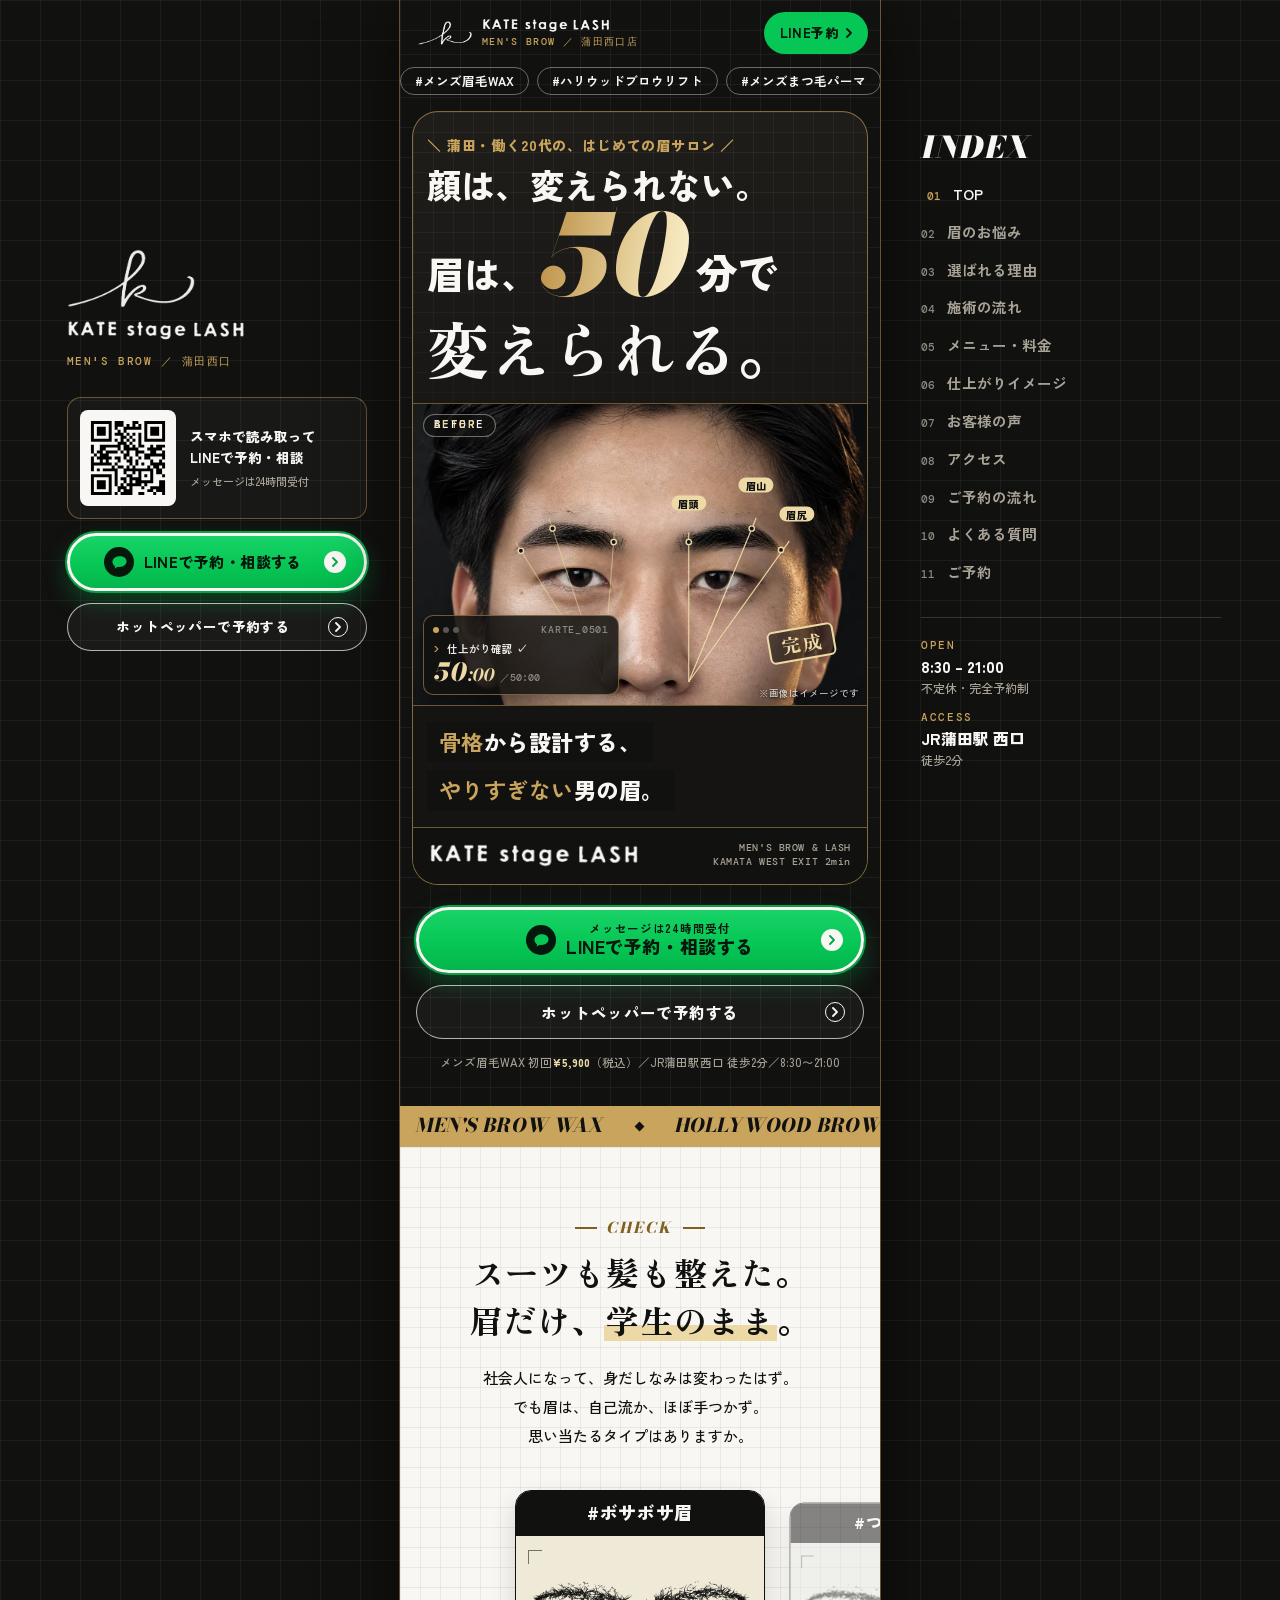
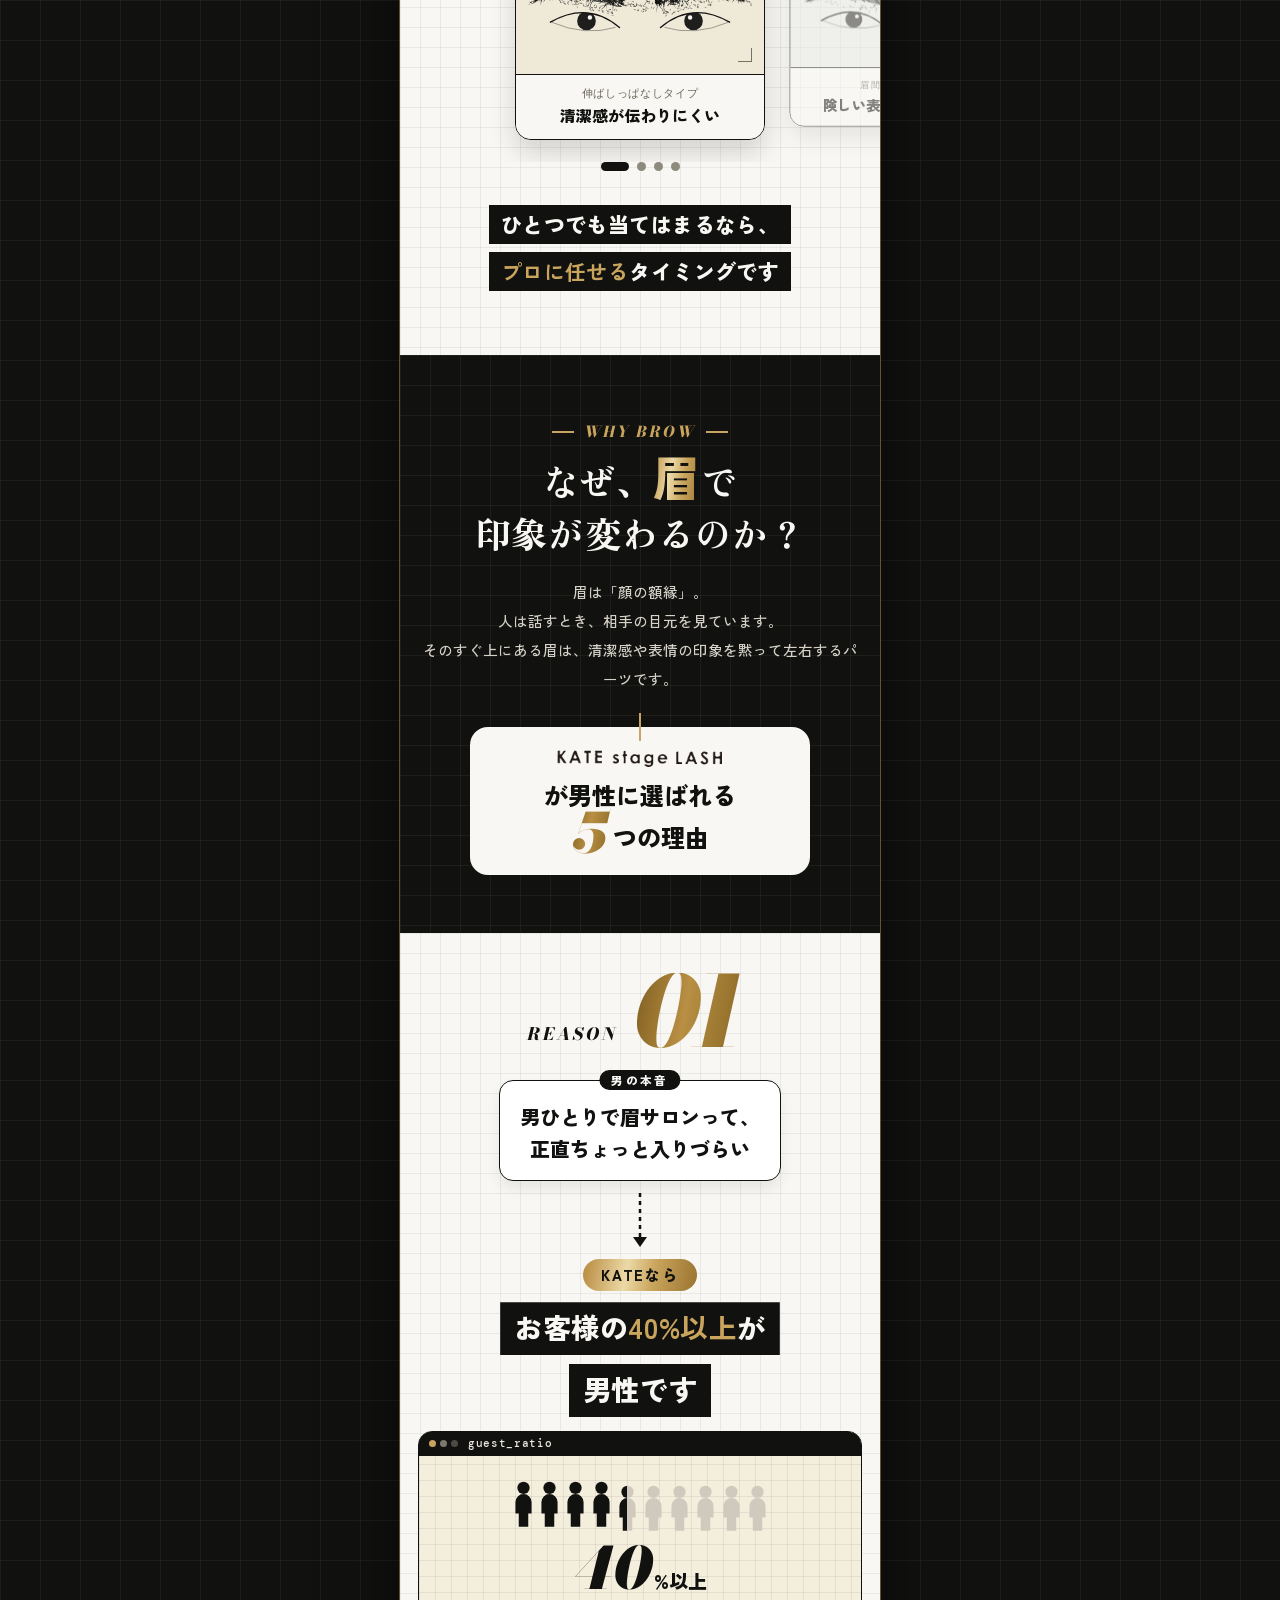
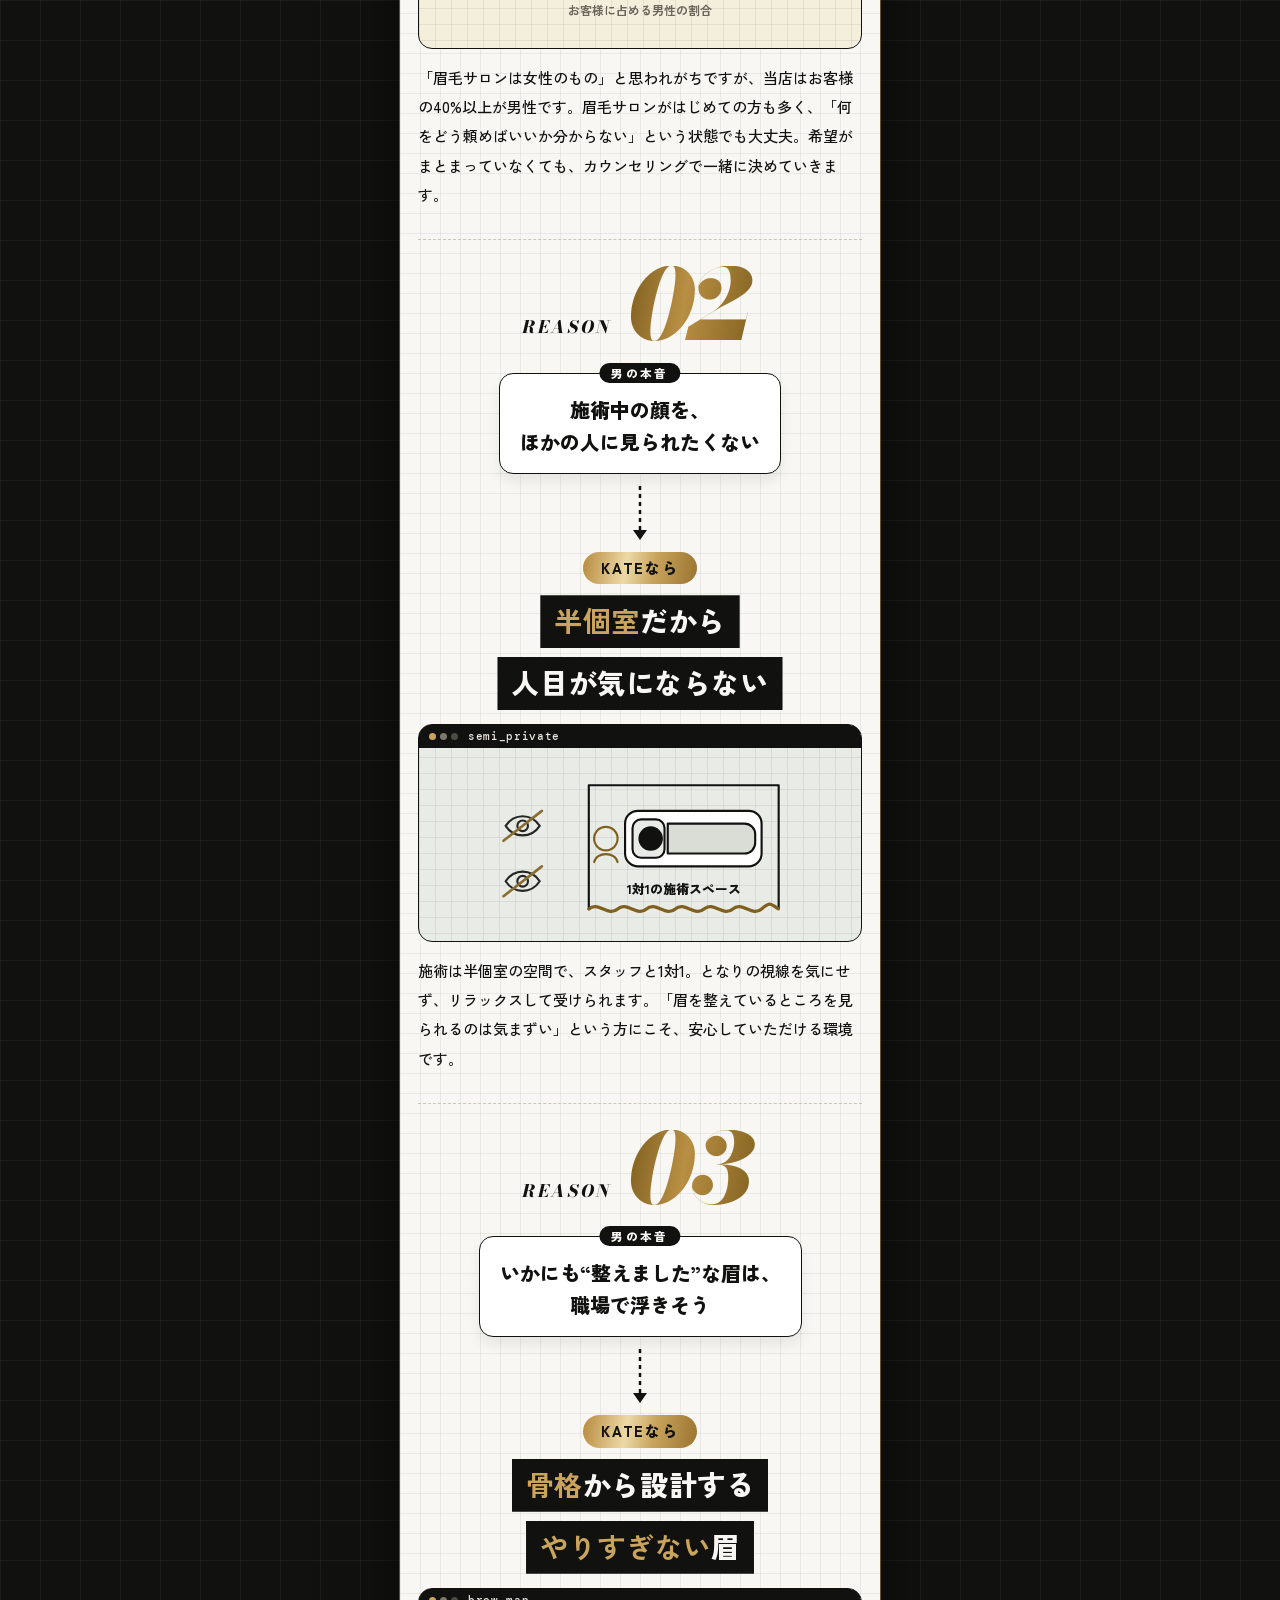
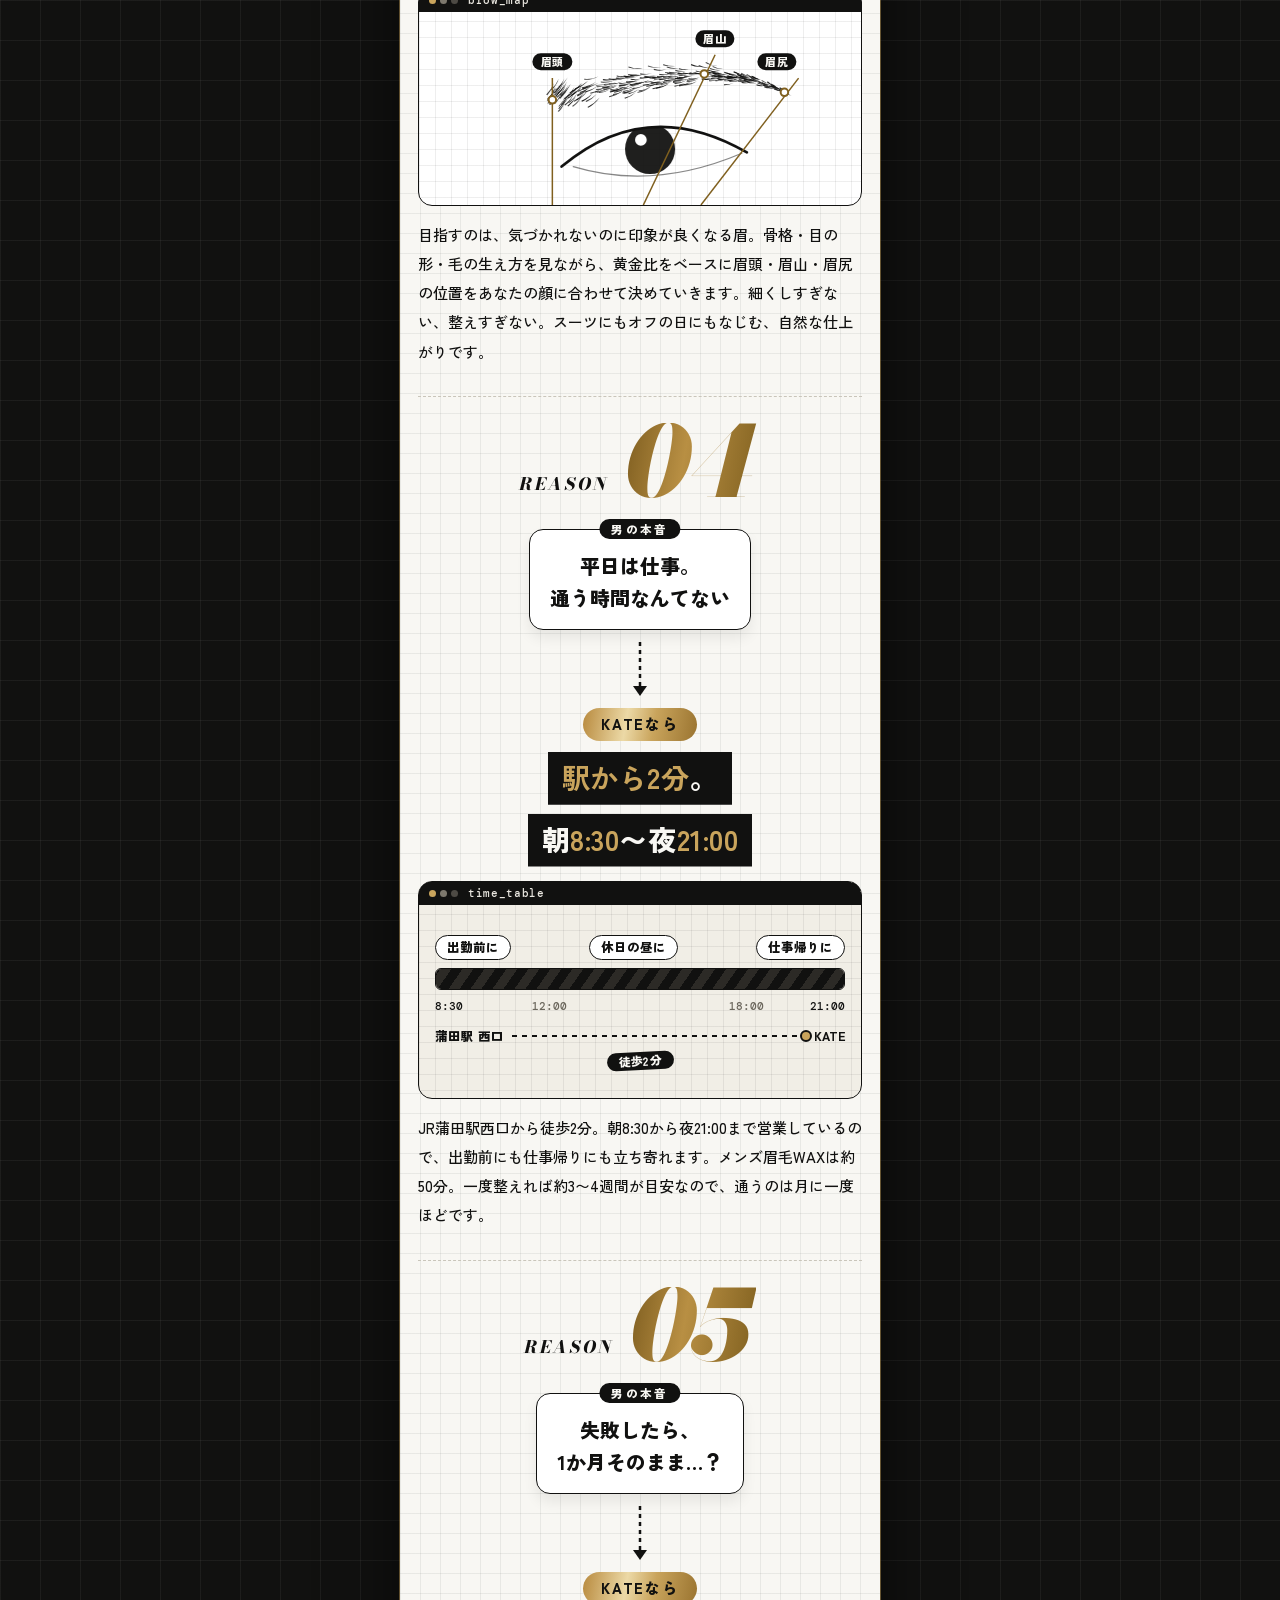
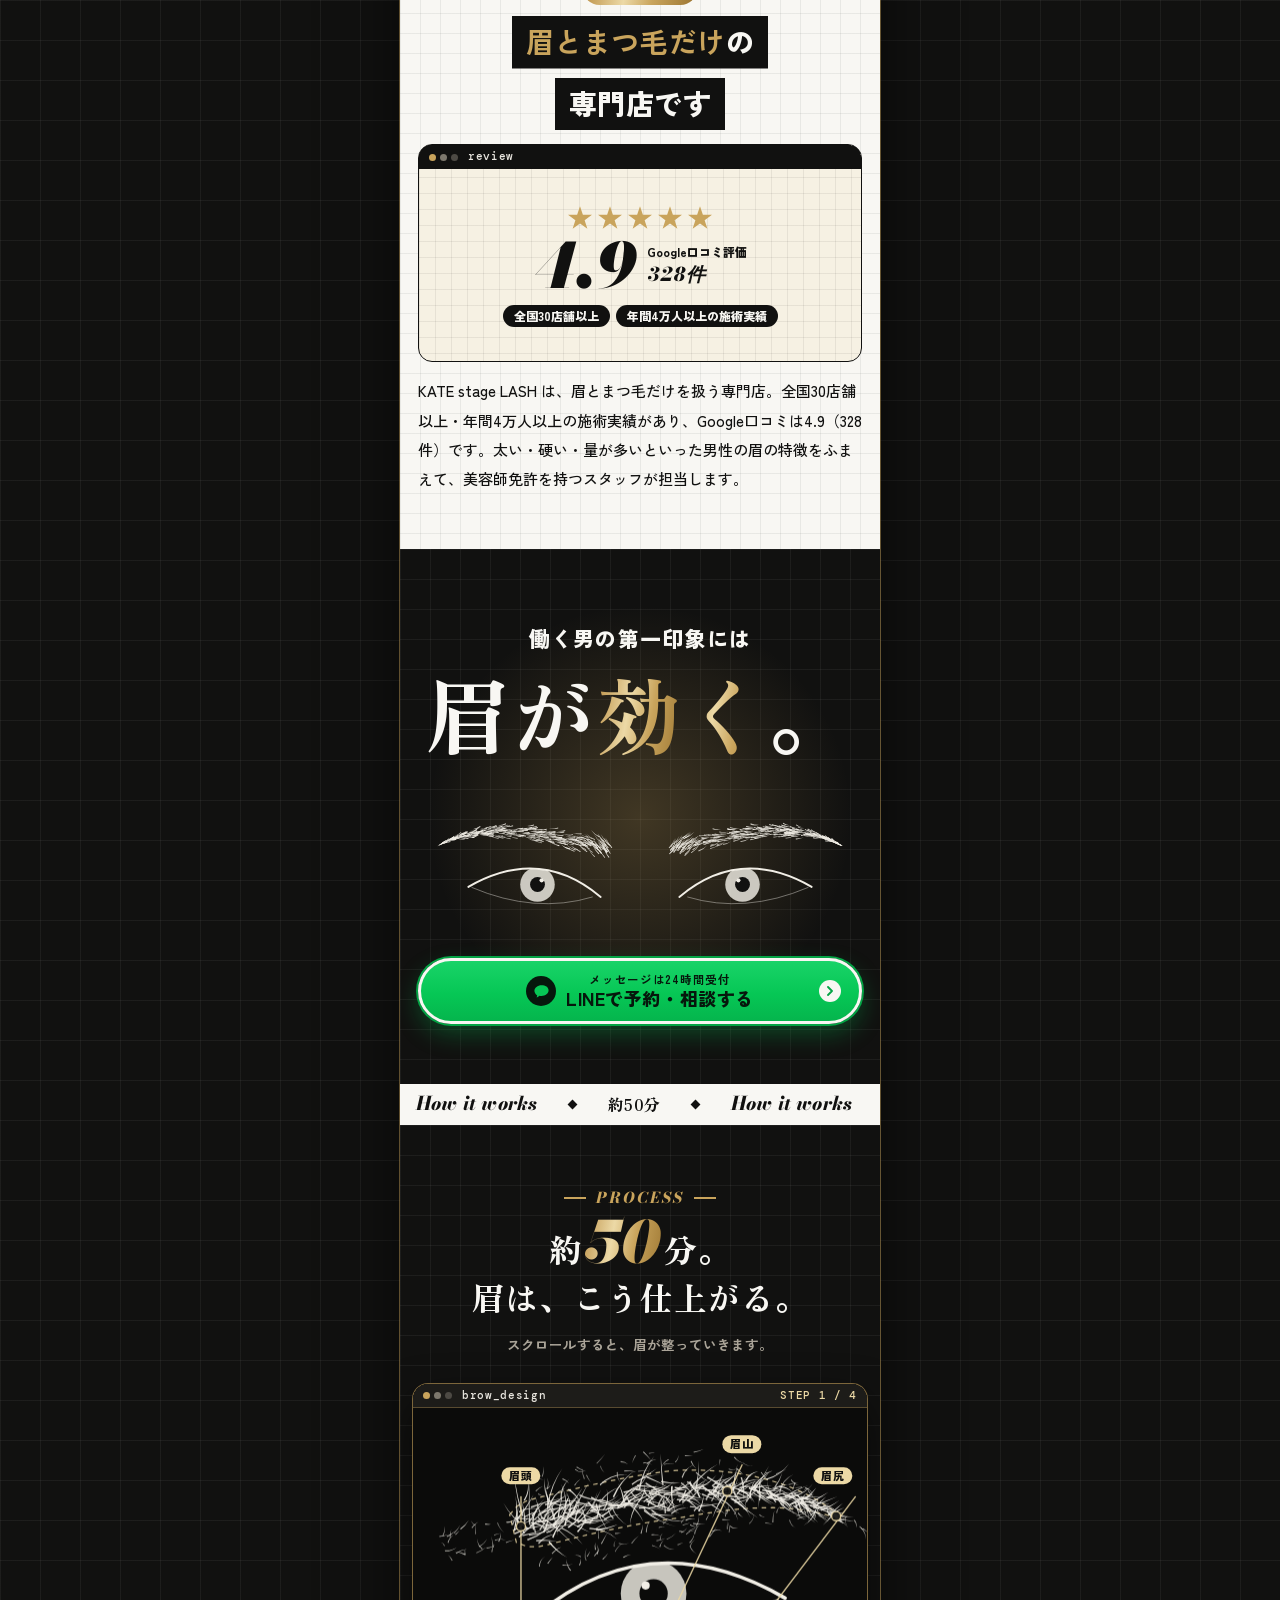
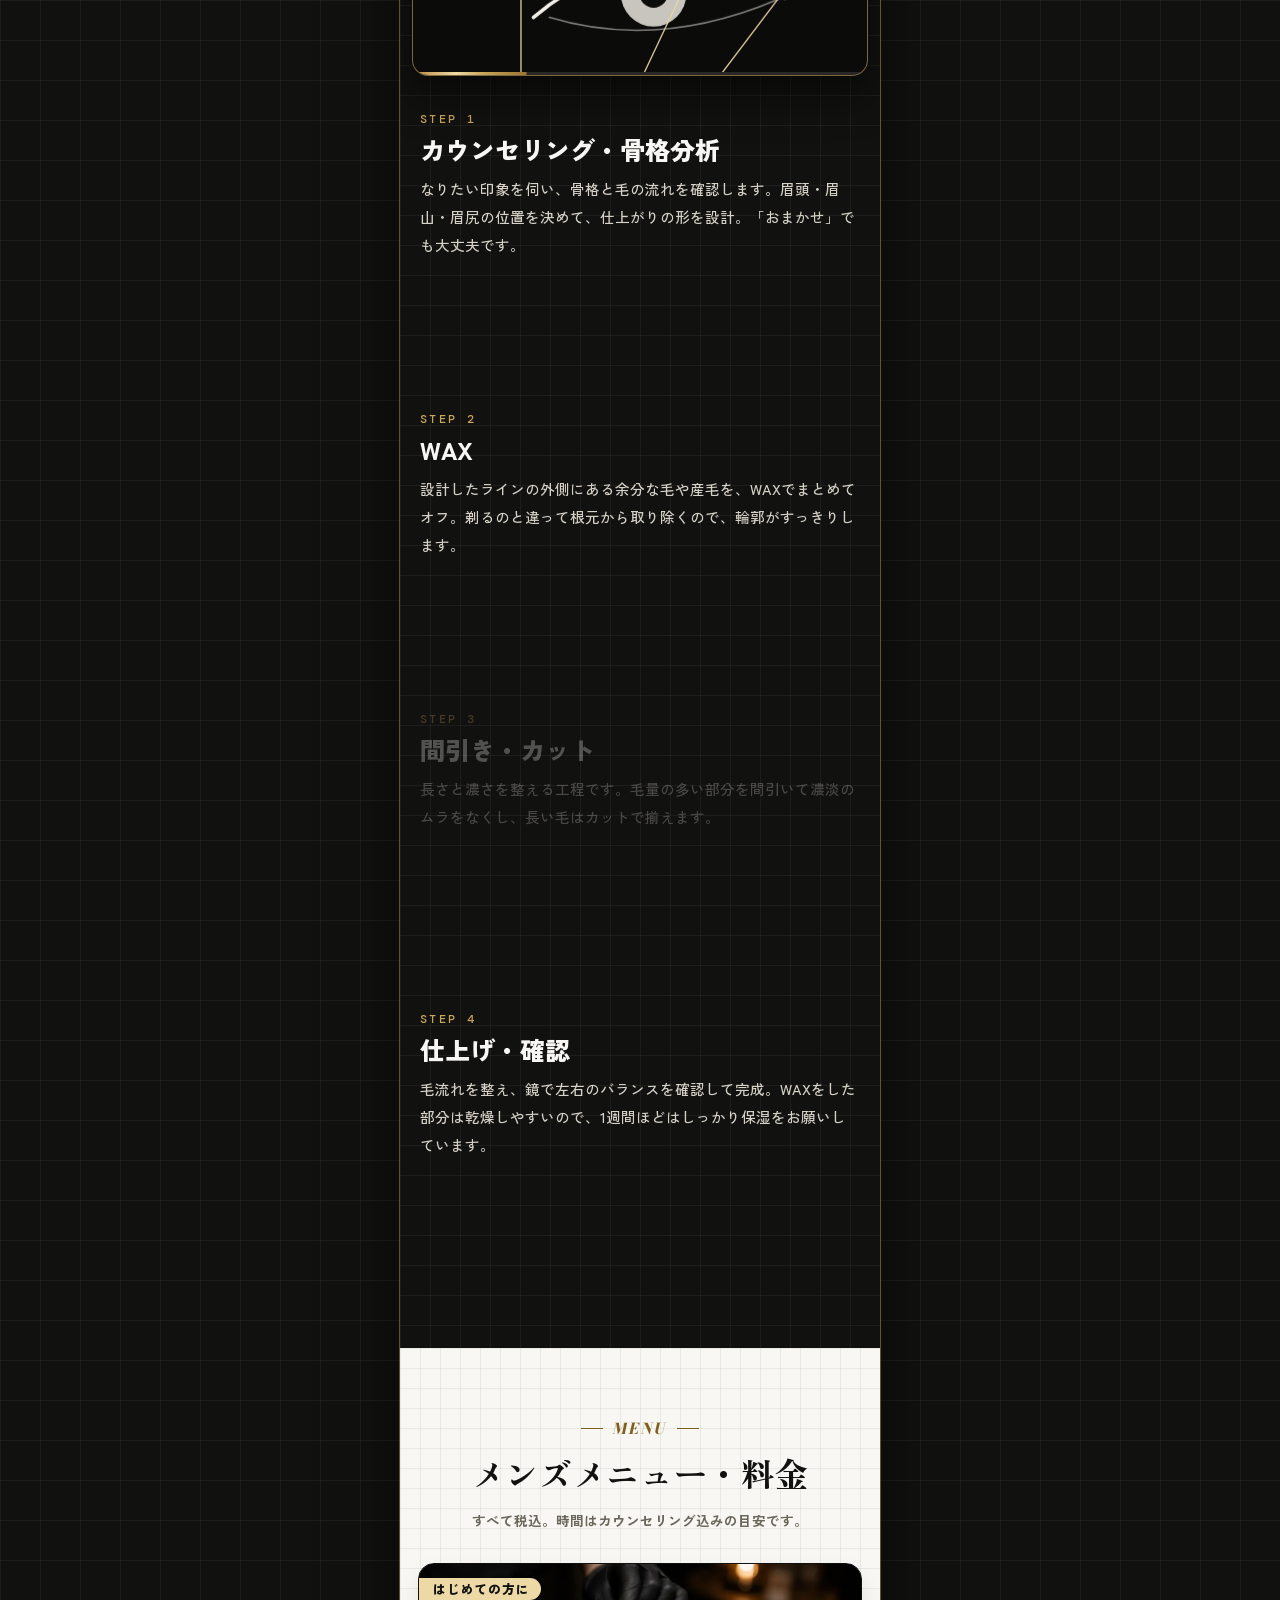
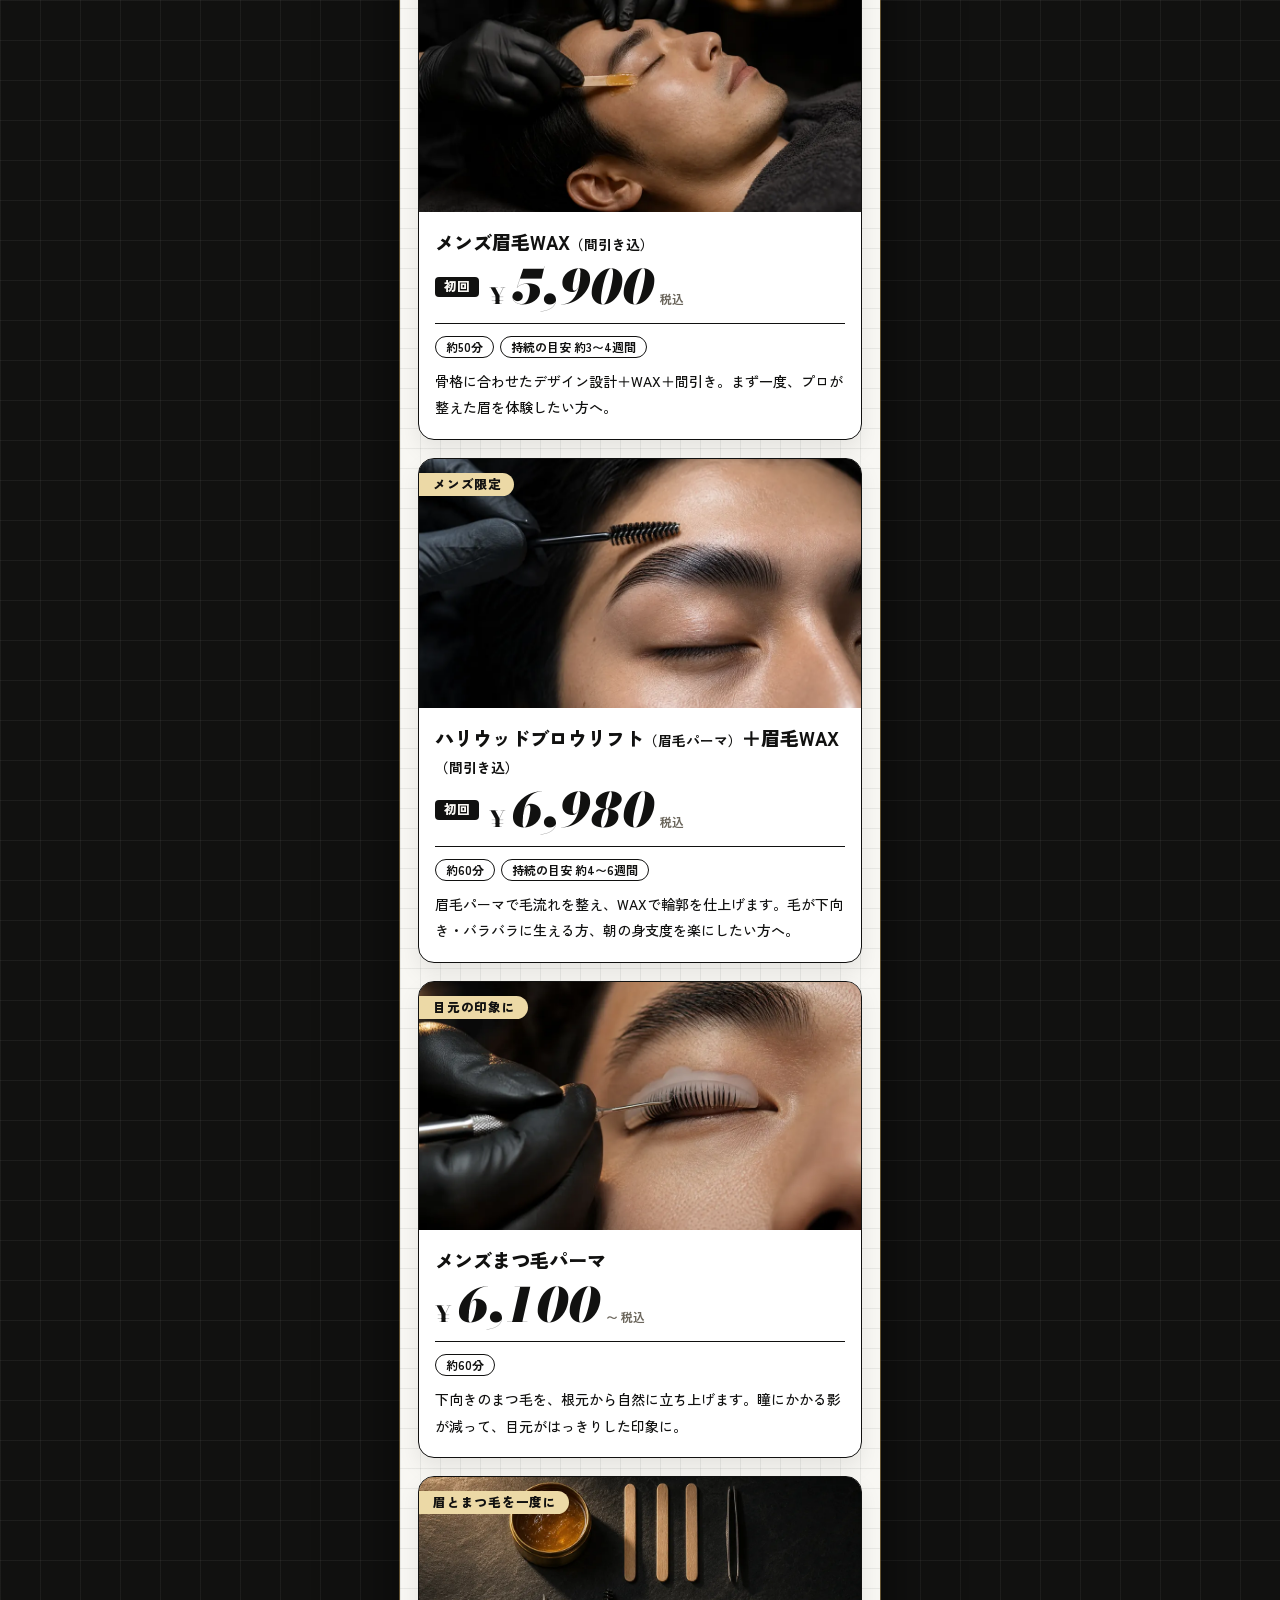
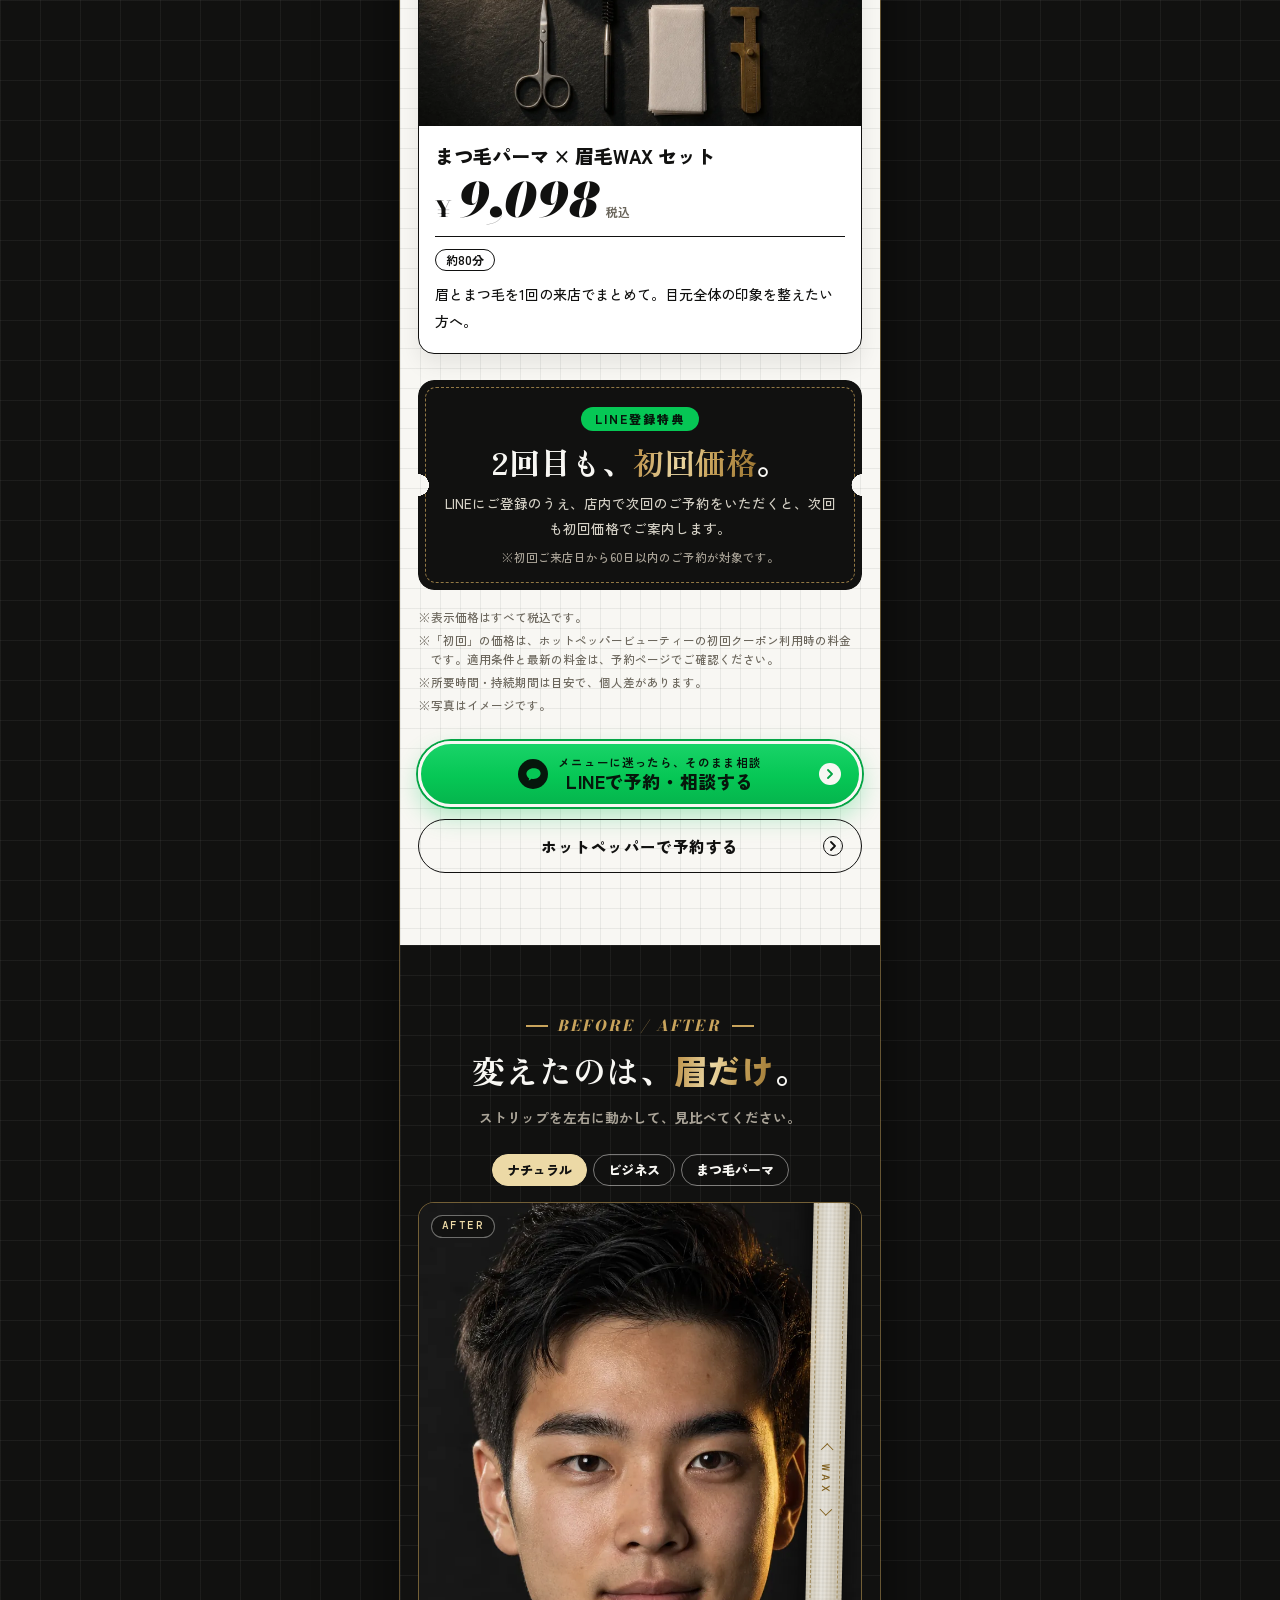
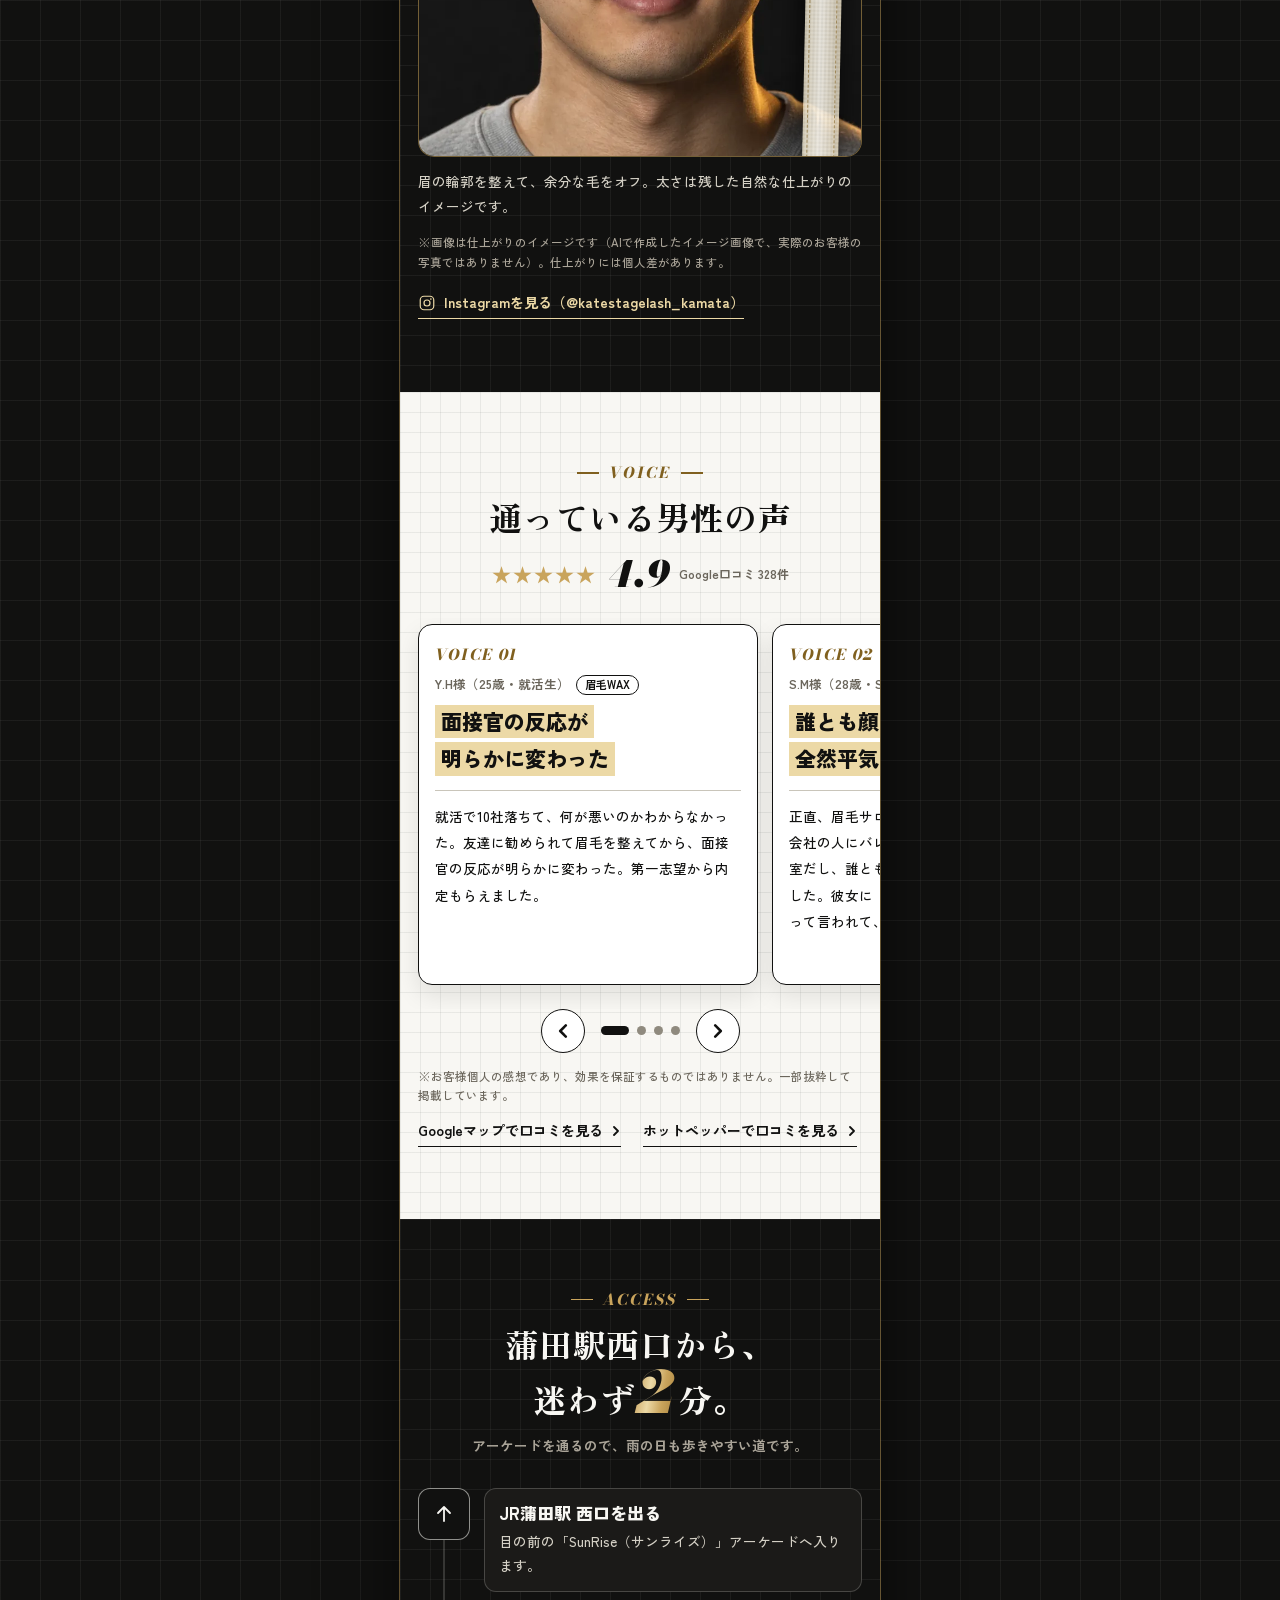
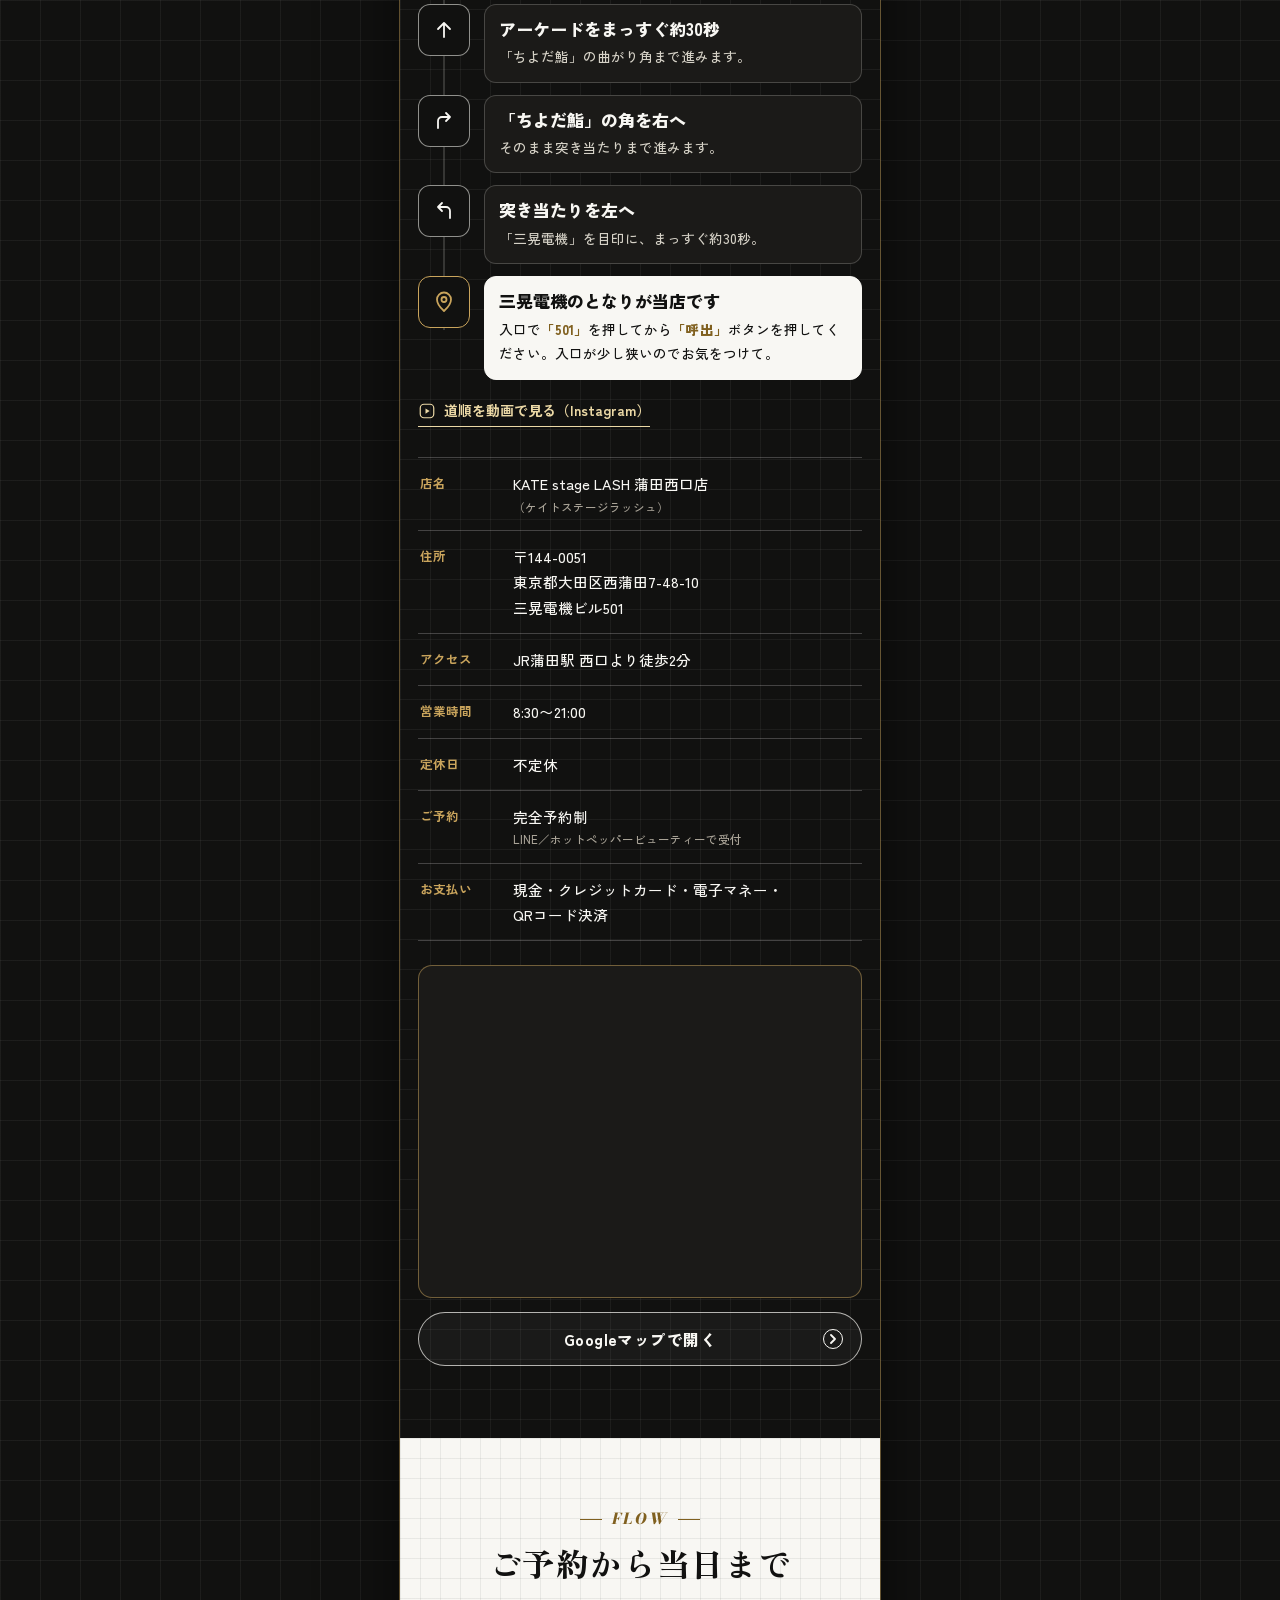
==== commit bd08e9e6: "Rebuild the site as a men's brow landing page Redesign the page for working men in their 20s around " ====
--- a/index.html
+++ b/index.html
@@ -1,1253 +1,821 @@
 <!DOCTYPE html>
 <html lang="ja">
 <head>
-    <meta charset="UTF-8">
-    <meta name="viewport" content="width=device-width, initial-scale=1.0">
-    <meta http-equiv="X-UA-Compatible" content="IE=edge">
-
-    <!-- Primary Meta Tags -->
-    <title>眉毛サロン KATE 蒲田｜男性も歓迎・デキる男の眉毛は違う【初回70%OFF】</title>
-    <meta name="title" content="眉毛サロン KATE 蒲田｜男性も歓迎・デキる男の眉毛は違う【初回70%OFF】">
-    <meta name="description" content="蒲田駅西口徒歩1分。男性も歓迎の眉毛サロン。たった30分で清潔感のある第一印象に。半個室で初めての男性も安心。ハリウッドブロウリフト、眉毛WAX対応。LINE予約で初回70%OFF。">
-    <meta name="keywords" content="メンズ眉毛,眉毛サロン 男性,蒲田,眉毛ワックス,メンズグルーミング,眉毛パーマ メンズ,ハリウッドブロウリフト,ビジネスマン 眉毛,清潔感,第一印象">
-    <meta name="author" content="KATE stage LASH 蒲田西口店">
-    <meta name="robots" content="index, follow">
-    <link rel="canonical" href="https://kate-kamata.com/">
-
-    <!-- Open Graph / Facebook -->
-    <meta property="og:type" content="website">
-    <meta property="og:url" content="https://kate-kamata.com/">
-    <meta property="og:title" content="眉毛サロン KATE 蒲田｜男性も歓迎・デキる男の眉毛は違う">
-    <meta property="og:description" content="たった30分で清潔感のある第一印象に。半個室で初めての男性も安心。LINE予約で初回70%OFF。">
-    <meta property="og:image" content="https://kate-kamata.com/assets/images/og-image.webp">
-    <meta property="og:locale" content="ja_JP">
-    <meta property="og:site_name" content="KATE 眉毛サロン 蒲田">
-
-    <!-- Twitter -->
-    <meta property="twitter:card" content="summary_large_image">
-    <meta property="twitter:url" content="https://kate-kamata.com/">
-    <meta property="twitter:title" content="眉毛サロン KATE 蒲田｜男性も歓迎・デキる男の眉毛は違う">
-    <meta property="twitter:description" content="たった30分で清潔感のある第一印象に。LINE予約で初回70%OFF。">
-    <meta property="twitter:image" content="https://kate-kamata.com/assets/images/og-image.webp">
-
-    <!-- Fonts -->
-    <link rel="preconnect" href="https://fonts.googleapis.com">
-    <link rel="preconnect" href="https://fonts.gstatic.com" crossorigin>
-    <link href="https://fonts.googleapis.com/css2?family=Cormorant+Garamond:ital,wght@0,300;0,400;0,500;0,600;1,300;1,400&family=Noto+Sans+JP:wght@300;400;500;700&family=Noto+Serif+JP:wght@300;400;500;600&family=Playfair+Display:ital,wght@0,400;0,500;0,600;1,400&display=swap" rel="stylesheet">
-
-    <!-- Stylesheets -->
-    <link rel="stylesheet" href="css/style.css">
-
-    <!-- Favicon -->
-    <link rel="icon" type="image/svg+xml" href="assets/images/favicon.svg">
-    <link rel="apple-touch-icon" href="assets/images/apple-touch-icon.png">
-
-    <!-- Schema.org Structured Data for Local Business (SEO/LLMO対策) -->
-    <script type="application/ld+json">
-    {
-        "@context": "https://schema.org",
-        "@type": "BeautySalon",
-        "name": "KATE stage LASH 蒲田西口店",
-        "alternateName": "ケイトステージラッシュ蒲田 眉毛サロン",
-        "description": "男性も歓迎の眉毛サロン。清潔感のある第一印象を実現。ハリウッドブロウリフト、眉毛WAX対応。半個室のマンツーマン施術。",
-        "url": "https://kate-kamata.com/",
-        "image": "https://kate-kamata.com/assets/images/salon-main.webp",
-        "logo": "https://kate-kamata.com/assets/images/logo.svg",
-        "priceRange": "¥¥",
-        "address": {
-            "@type": "PostalAddress",
-            "streetAddress": "西蒲田7-XX-XX XXビル3F",
-            "addressLocality": "大田区",
-            "addressRegion": "東京都",
-            "postalCode": "144-0051",
-            "addressCountry": "JP"
-        },
-        "geo": {
-            "@type": "GeoCoordinates",
-            "latitude": "35.5625",
-            "longitude": "139.7160"
-        },
-        "openingHoursSpecification": [
-            {
-                "@type": "OpeningHoursSpecification",
-                "dayOfWeek": ["Monday", "Tuesday", "Wednesday", "Thursday", "Friday"],
-                "opens": "10:00",
-                "closes": "21:00"
-            },
-            {
-                "@type": "OpeningHoursSpecification",
-                "dayOfWeek": ["Saturday", "Sunday"],
-                "opens": "09:00",
-                "closes": "20:00"
-            }
-        ],
-        "aggregateRating": {
-            "@type": "AggregateRating",
-            "ratingValue": "4.9",
-            "reviewCount": "328",
-            "bestRating": "5",
-            "worstRating": "1"
-        },
-        "sameAs": [
-            "https://www.instagram.com/kate_kamata/",
-            "https://lin.ee/lqKClP4"
-        ]
-    }
-    </script>
-
-    <!-- FAQ Schema for LLMO -->
-    <script type="application/ld+json">
-    {
-        "@context": "https://schema.org",
-        "@type": "FAQPage",
-        "mainEntity": [
-            {
-                "@type": "Question",
-                "name": "男性でも眉毛サロンに行っていいのですか？",
-                "acceptedAnswer": {
-                    "@type": "Answer",
-                    "text": "もちろんです。当サロンは男性向けメニューを多数ご用意しており、お客様の4割以上が男性です。半個室のプライベート空間で施術いたしますので、初めての方も安心してご来店いただけます。"
-                }
-            },
-            {
-                "@type": "Question",
-                "name": "施術時間はどのくらいですか？",
-                "acceptedAnswer": {
-                    "@type": "Answer",
-                    "text": "眉毛WAXのみで約30分、ハリウッドブロウリフト込みで約45分程度です。お仕事の休憩時間や仕事帰りにサクッとお立ち寄りいただけます。"
-                }
-            },
-            {
-                "@type": "Question",
-                "name": "初回割引はありますか？",
-                "acceptedAnswer": {
-                    "@type": "Answer",
-                    "text": "はい、LINE予約限定で初回70%OFFの特別価格でご案内しております。この機会にぜひお試しください。"
-                }
-            },
-            {
-                "@type": "Question",
-                "name": "痛みはありますか？",
-                "acceptedAnswer": {
-                    "@type": "Answer",
-                    "text": "眉毛WAXは一瞬チクッとする程度で、慣れれば全く気にならないレベルです。痛みに弱い方も多くご利用いただいています。"
-                }
-            }
-        ]
-    }
-    </script>
+<meta charset="UTF-8">
+<meta name="viewport" content="width=device-width, initial-scale=1, viewport-fit=cover">
+<meta name="theme-color" content="#111110">
+<meta name="format-detection" content="telephone=no">
+
+<title>蒲田のメンズ眉毛サロン｜KATE stage LASH 蒲田西口店【駅徒歩2分・メンズまつ毛パーマ対応】</title>
+<meta name="description" content="JR蒲田駅西口から徒歩2分。眉とまつ毛の専門店 KATE stage LASH 蒲田西口店のメンズ眉毛ページ。骨格に合わせて設計する「やりすぎない」メンズ眉毛WAX（初回¥5,900・約50分）、ハリウッドブロウリフト、メンズまつ毛パーマに対応。半個室・8:30〜21:00。LINEまたはホットペッパーで予約できます。">
+<meta name="author" content="KATE stage LASH 蒲田西口店">
+<meta name="robots" content="index, follow, max-image-preview:large">
+<link rel="canonical" href="https://katestagelash.jp/KATE-HP/">
+
+<meta property="og:type" content="website">
+<meta property="og:url" content="https://katestagelash.jp/KATE-HP/">
+<meta property="og:site_name" content="KATE stage LASH 蒲田西口店｜メンズ眉毛">
+<meta property="og:title" content="顔は、変えられない。眉は、50分で変えられる。｜蒲田のメンズ眉毛 KATE stage LASH">
+<meta property="og:description" content="蒲田駅西口から徒歩2分。骨格から設計する、やりすぎない男の眉。メンズ眉毛WAX 初回¥5,900／メンズまつ毛パーマ対応。">
+<meta property="og:image" content="https://katestagelash.jp/KATE-HP/assets/images/og-image.jpg">
+<meta property="og:image:width" content="1200">
+<meta property="og:image:height" content="630">
+<meta property="og:locale" content="ja_JP">
+<meta name="twitter:card" content="summary_large_image">
+<meta name="twitter:title" content="顔は、変えられない。眉は、50分で変えられる。｜蒲田のメンズ眉毛 KATE stage LASH">
+<meta name="twitter:description" content="蒲田駅西口から徒歩2分。骨格から設計する、やりすぎない男の眉。メンズ眉毛WAX 初回¥5,900。">
+<meta name="twitter:image" content="https://katestagelash.jp/KATE-HP/assets/images/og-image.jpg">
+
+<link rel="icon" type="image/svg+xml" href="assets/images/favicon.svg">
+<link rel="apple-touch-icon" href="assets/images/apple-touch-icon.png">
+
+<link rel="preconnect" href="https://fonts.googleapis.com">
+<link rel="preconnect" href="https://fonts.gstatic.com" crossorigin>
+<link rel="stylesheet" href="https://fonts.googleapis.com/css2?family=Bodoni+Moda:ital,opsz,wght@0,6..96,700..900;1,6..96,600..900&amp;family=DM+Mono:wght@400;500&amp;family=Zen+Kaku+Gothic+New:wght@500;700;900&amp;family=Zen+Old+Mincho:wght@700;900&amp;display=swap">
+<link rel="preload" as="image" href="assets/images/hero-before.webp" fetchpriority="high">
+<link rel="stylesheet" href="css/style.css?v=20261115a">
+
+<script type="application/ld+json">
+{
+  "@context": "https://schema.org",
+  "@type": "BeautySalon",
+  "name": "KATE stage LASH 蒲田西口店",
+  "alternateName": "ケイトステージラッシュ 蒲田西口店",
+  "description": "JR蒲田駅西口から徒歩2分、眉とまつ毛の専門店。メンズ眉毛WAX、ハリウッドブロウリフト、メンズまつ毛パーマに対応。半個室でのマンツーマン施術。",
+  "url": "https://katestagelash.jp/KATE-HP/",
+  "image": "https://katestagelash.jp/KATE-HP/assets/images/og-image.jpg",
+  "logo": "https://katestagelash.jp/KATE-HP/assets/images/logo.png",
+  "priceRange": "¥5,900〜",
+  "paymentAccepted": "現金, クレジットカード, 電子マネー, QRコード決済",
+  "address": {
+    "@type": "PostalAddress",
+    "streetAddress": "西蒲田7-48-10 三晃電機ビル501",
+    "addressLocality": "大田区",
+    "addressRegion": "東京都",
+    "postalCode": "144-0051",
+    "addressCountry": "JP"
+  },
+  "openingHoursSpecification": [{
+    "@type": "OpeningHoursSpecification",
+    "dayOfWeek": ["Monday","Tuesday","Wednesday","Thursday","Friday","Saturday","Sunday"],
+    "opens": "08:30",
+    "closes": "21:00"
+  }],
+  "sameAs": [
+    "https://www.instagram.com/katestagelash_kamata/",
+    "https://beauty.hotpepper.jp/kr/slnH000797013/"
+  ],
+  "hasOfferCatalog": {
+    "@type": "OfferCatalog",
+    "name": "メンズメニュー",
+    "itemListElement": [
+      {"@type": "Offer", "name": "メンズ眉毛WAX（間引き込）初回", "price": "5900", "priceCurrency": "JPY"},
+      {"@type": "Offer", "name": "【メンズ限定】ハリウッドブロウリフト＋眉毛WAX（間引き込）初回", "price": "6980", "priceCurrency": "JPY"},
+      {"@type": "Offer", "name": "メンズまつ毛パーマ", "price": "6100", "priceCurrency": "JPY"},
+      {"@type": "Offer", "name": "まつ毛パーマ×眉毛WAXセット", "price": "9098", "priceCurrency": "JPY"}
+    ]
+  }
+}
+</script>
+<script type="application/ld+json">
+{
+  "@context": "https://schema.org",
+  "@type": "FAQPage",
+  "mainEntity": [
+    {"@type": "Question", "name": "男性ひとりでも入りやすいですか？", "acceptedAnswer": {"@type": "Answer", "text": "はい。お客様の40%以上が男性で、眉毛サロンがはじめての方も多くいらっしゃいます。施術は半個室で行うので、周りの目も気になりません。"}},
+    {"@type": "Question", "name": "痛みはありますか？", "acceptedAnswer": {"@type": "Answer", "text": "WAXをはがす瞬間にピリッと感じる程度で、すぐにおさまる方がほとんどです（感じ方には個人差があります）。不安な方や肌が敏感な方は、施術前にお伝えください。"}},
+    {"@type": "Question", "name": "「やりすぎ」になりませんか？", "acceptedAnswer": {"@type": "Answer", "text": "骨格と毛の生え方に合わせて設計し、自然で清潔感のある仕上がりを基本にしています。「細くしすぎたくない」「気づかれない程度に」といったご希望も、カウンセリングでそのままお伝えください。"}},
+    {"@type": "Question", "name": "どのくらい持ちますか？", "acceptedAnswer": {"@type": "Answer", "text": "眉毛WAXは約3〜4週間、ハリウッドブロウリフトは約4〜6週間が目安です（個人差があります）。月に1回ほどのメンテナンスがおすすめです。"}},
+    {"@type": "Question", "name": "男性でもまつ毛パーマはできますか？", "acceptedAnswer": {"@type": "Answer", "text": "はい、対応しています。下向きのまつ毛を自然に立ち上げるメニューで、眉毛WAXとのセットもご用意しています。"}},
+    {"@type": "Question", "name": "予約方法は？当日予約はできますか？", "acceptedAnswer": {"@type": "Answer", "text": "完全予約制です。LINEまたはホットペッパービューティーからご予約ください。当日でも空きがあればご案内できます。"}}
+  ]
+}
+</script>
 </head>
-<body class="mens-theme">
-    <!-- Loading Screen -->
-    <div id="loading" class="loading">
-        <div class="loading-content">
-            <div class="loading-logo">
-                <span class="loading-logo-main">KATE</span>
-                <span class="loading-logo-sub">EYEBROW SALON</span>
+<body>
+<div class="progress" aria-hidden="true"><i id="progress"></i></div>
+
+<div class="shell">
+
+  <!-- ===== PC：左パネル ===== -->
+  <aside class="side side--l" aria-label="KATE stage LASH 蒲田西口店">
+    <div class="side__in">
+      <img class="side__mark" src="assets/images/logo-mark-white.png" width="659" height="302" alt="">
+      <img class="side__word" src="assets/images/logo-word-white.png" width="470" height="56" alt="KATE stage LASH">
+      <p class="side__tag">MEN'S BROW ／ 蒲田西口</p>
+      <p class="side__catch" aria-hidden="true"><span>顔は、変えられない。</span><span>眉は、<b>50</b>分で変えられる。</span></p>
+      <div class="side__qr">
+        <img src="assets/images/line-qr.svg" width="116" height="116" alt="LINE友だち追加用QRコード">
+        <p><b>スマホで読み取って<br>LINEで予約・相談</b><small>メッセージは24時間受付</small></p>
+      </div>
+      <div class="btns">
+        <a class="btn btn--line" href="https://lin.ee/lqKClP4" target="_blank" rel="noopener noreferrer">
+          <span class="btn__ico" aria-hidden="true"><svg viewBox="0 0 24 24"><path d="M12 3C6.5 3 2 6.6 2 11.1c0 2.6 1.5 4.9 3.9 6.4-.1.5-.6 2.3-.7 2.7 0 0-.1.4.3.3.3-.1 3-2 3.7-2.5.9.2 1.8.3 2.8.3 5.5 0 10-3.6 10-8.1S17.5 3 12 3z"/></svg></span>
+          <span class="btn__txt">LINEで予約・相談する</span>
+          <span class="btn__arrow" aria-hidden="true"><svg viewBox="0 0 10 10"><path d="M3 1l4 4-4 4" fill="none" stroke="currentColor" stroke-width="1.8" stroke-linecap="round" stroke-linejoin="round"/></svg></span>
+        </a>
+        <a class="btn btn--hpb" href="https://beauty.hotpepper.jp/kr/slnH000797013/" target="_blank" rel="noopener noreferrer">
+          <span class="btn__txt">ホットペッパーで予約する</span>
+          <span class="btn__arrow" aria-hidden="true"><svg viewBox="0 0 10 10"><path d="M3 1l4 4-4 4" fill="none" stroke="currentColor" stroke-width="1.8" stroke-linecap="round" stroke-linejoin="round"/></svg></span>
+        </a>
+      </div>
+    </div>
+  </aside>
+
+  <!-- ===== LP 本体 ===== -->
+  <main class="lp" id="lp">
+
+    <header class="hd">
+      <a class="hd__logo" href="#top" aria-label="KATE stage LASH 蒲田西口店 メンズ眉毛 トップへ">
+        <img src="assets/images/logo-mark-white.png" width="659" height="302" alt="">
+        <span class="hd__name"><img src="assets/images/logo-word-white.png" width="470" height="56" alt="KATE stage LASH"><small>MEN'S BROW ／ 蒲田西口店</small></span>
+      </a>
+      <a class="hd__cta" href="https://lin.ee/lqKClP4" target="_blank" rel="noopener noreferrer">LINE予約<svg viewBox="0 0 10 10" aria-hidden="true"><path d="M3 1l4 4-4 4" fill="none" stroke="currentColor" stroke-width="1.8" stroke-linecap="round" stroke-linejoin="round"/></svg></a>
+    </header>
+
+    <div class="tags" aria-hidden="true"><div class="tags__track" data-tags="#メンズ眉毛WAX|#ハリウッドブロウリフト|#メンズまつ毛パーマ|#蒲田駅西口 徒歩2分|#朝8:30〜夜21:00|#半個室|#男性のお客様40%以上|#完全予約制"></div></div>
+
+    <!-- ========== FV ========== -->
+    <section class="fv" id="top" data-index="TOP">
+      <div class="fv__card">
+        <h1 class="fv__h1">
+          <span class="fv__lead">＼ 蒲田・働く20代の、はじめての眉サロン ／</span>
+          <span class="ln l1"><span>顔は、変えられない。</span></span>
+          <span class="ln l2"><span>眉は、<b class="num">50</b><i>分で</i></span></span>
+          <span class="ln l3"><span>変えられる。</span></span>
+        </h1>
+
+        <div class="fv__photo" id="fvPhoto">
+          <img class="fv__img" src="assets/images/hero-after.webp" width="1200" height="800" alt="眉を整えたあとの男性の目元（仕上がりイメージ）" decoding="async" fetchpriority="high">
+          <img class="fv__img fv__img--before" src="assets/images/hero-before.webp" width="1200" height="800" alt="" aria-hidden="true" decoding="async" fetchpriority="high">
+          <svg class="fv__map" viewBox="0 0 1536 1024" preserveAspectRatio="none" aria-hidden="true">
+            <g class="ml">
+              <path pathLength="1" d="M933 946L933 438"/>
+              <path pathLength="1" d="M933 946L1161 388"/>
+              <path pathLength="1" d="M933 946L1273 467"/>
+              <path pathLength="1" d="M643 946L681 438"/>
+              <path pathLength="1" d="M643 946L460 388"/>
+              <path pathLength="1" d="M643 946L348 472"/>
+            </g>
+            <g class="md">
+              <circle cx="933" cy="470" r="9"/><circle cx="1146" cy="424" r="9"/><circle cx="1245" cy="497" r="9"/>
+              <circle cx="679" cy="470" r="9"/><circle cx="472" cy="424" r="9"/><circle cx="365" cy="500" r="9"/>
+            </g>
+          </svg>
+          <span class="fv__tag" style="left:60.7%;top:33%">眉頭</span>
+          <span class="fv__tag" style="left:75.6%;top:27%">眉山</span>
+          <span class="fv__tag" style="left:84.6%;top:36.5%">眉尻</span>
+          <i class="fv__scan" aria-hidden="true"></i>
+          <span class="fv__state" aria-hidden="true"><b>BEFORE</b><b>AFTER</b></span>
+          <div class="karte" aria-hidden="true">
+            <div class="karte__hd"><i></i><i></i><i></i><span>KARTE_0501</span></div>
+            <p><span class="p">&gt;</span> <span class="karte__line typing" id="karteLine">骨格を計測中…</span></p>
+            <p class="karte__time"><b id="karteMin">00</b><span>:00</span><small>／50:00</small></p>
+          </div>
+          <span class="fv__stamp" aria-hidden="true">完成</span>
+          <small class="fv__note">※画像はイメージです</small>
+        </div>
+
+        <div class="bars fv__bars">
+          <span class="bar"><b>骨格</b>から設計する、</span>
+          <span class="bar"><b>やりすぎない</b>男の眉。</span>
+        </div>
+
+        <div class="fv__bottom">
+          <img src="assets/images/logo-word-white.png" width="470" height="56" alt="KATE stage LASH">
+          <small>MEN'S BROW &amp; LASH<br>KAMATA WEST EXIT 2min</small>
+        </div>
+      </div>
+
+      <div class="btns">
+        <a class="btn btn--line" href="https://lin.ee/lqKClP4" target="_blank" rel="noopener noreferrer">
+          <span class="btn__ico" aria-hidden="true"><svg viewBox="0 0 24 24"><path d="M12 3C6.5 3 2 6.6 2 11.1c0 2.6 1.5 4.9 3.9 6.4-.1.5-.6 2.3-.7 2.7 0 0-.1.4.3.3.3-.1 3-2 3.7-2.5.9.2 1.8.3 2.8.3 5.5 0 10-3.6 10-8.1S17.5 3 12 3z"/></svg></span>
+          <span class="btn__txt"><small>メッセージは24時間受付</small>LINEで予約・相談する</span>
+          <span class="btn__arrow" aria-hidden="true"><svg viewBox="0 0 10 10"><path d="M3 1l4 4-4 4" fill="none" stroke="currentColor" stroke-width="1.8" stroke-linecap="round" stroke-linejoin="round"/></svg></span>
+        </a>
+        <a class="btn btn--hpb" href="https://beauty.hotpepper.jp/kr/slnH000797013/" target="_blank" rel="noopener noreferrer">
+          <span class="btn__txt">ホットペッパーで予約する</span>
+          <span class="btn__arrow" aria-hidden="true"><svg viewBox="0 0 10 10"><path d="M3 1l4 4-4 4" fill="none" stroke="currentColor" stroke-width="1.8" stroke-linecap="round" stroke-linejoin="round"/></svg></span>
+        </a>
+      </div>
+      <p class="fv__micro">メンズ眉毛WAX 初回<b>¥5,900</b>（税込）／JR蒲田駅西口 徒歩2分／8:30〜21:00</p>
+    </section>
+
+    <div class="ticker" aria-hidden="true"><div class="ticker__track" data-ticker="MEN'S BROW WAX|HOLLYWOOD BROW LIFT|LASH PERM FOR MEN|KAMATA"></div></div>
+
+    <!-- ========== CHECK ========== -->
+    <section class="sec check paper" id="check" data-index="眉のお悩み">
+      <div class="wrap">
+        <p class="eyebrow rv">CHECK</p>
+        <h2 class="h2 rv">スーツも髪も整えた。<br>眉だけ、<span class="marker">学生のまま</span>。</h2>
+        <p class="lead rv">社会人になって、身だしなみは変わったはず。<br>でも眉は、自己流か、ほぼ手つかず。<br>思い当たるタイプはありますか。</p>
+      </div>
+
+      <div class="tcar rv" data-carousel="types">
+        <div class="tcar__track">
+          <article class="tcard" style="--tint:#efe9d8">
+            <p class="tcard__tag">#ボサボサ眉</p>
+            <div class="tcard__view"><canvas data-brow="bushy" aria-hidden="true"></canvas><i class="tcard__scan"></i></div>
+            <div class="tcard__foot"><span>伸ばしっぱなしタイプ</span><b>清潔感が伝わりにくい</b></div>
+          </article>
+          <article class="tcard" style="--tint:#e6e9e4">
+            <p class="tcard__tag">#つながり眉</p>
+            <div class="tcard__view"><canvas data-brow="unibrow" aria-hidden="true"></canvas><i class="tcard__scan"></i></div>
+            <div class="tcard__foot"><span>眉間の産毛タイプ</span><b>険しい表情に見えやすい</b></div>
+          </article>
+          <article class="tcard" style="--tint:#ece6e3">
+            <p class="tcard__tag">#剃りすぎ眉</p>
+            <div class="tcard__view"><canvas data-brow="shaved" aria-hidden="true"></canvas><i class="tcard__scan"></i></div>
+            <div class="tcard__foot"><span>自己流カミソリタイプ</span><b>不自然さが目立ちやすい</b></div>
+          </article>
+          <article class="tcard" style="--tint:#e5e7ec">
+            <p class="tcard__tag">#左右バラバラ眉</p>
+            <div class="tcard__view"><canvas data-brow="asym" aria-hidden="true"></canvas><i class="tcard__scan"></i></div>
+            <div class="tcard__foot"><span>左右で形が違うタイプ</span><b>ちぐはぐな印象になりやすい</b></div>
+          </article>
+        </div>
+        <div class="dots" role="group" aria-label="眉のタイプを切り替え"></div>
+      </div>
+
+      <div class="wrap">
+        <div class="bars check__end rv">
+          <span class="bar">ひとつでも当てはまるなら、</span>
+          <span class="bar"><b>プロに任せる</b>タイミングです</span>
+        </div>
+      </div>
+    </section>
+
+    <!-- ========== WHY ========== -->
+    <section class="whyhead ink" id="why" data-index="選ばれる理由">
+      <div class="wrap">
+        <p class="eyebrow rv">WHY BROW</p>
+        <h2 class="h2 rv">なぜ、<span class="q">眉</span>で<br>印象が変わるのか？</h2>
+        <p class="whyhead__txt rv">眉は「顔の額縁」。<br>人は話すとき、相手の目元を見ています。<br>そのすぐ上にある眉は、清潔感や表情の印象を<br class="sp">黙って左右するパーツです。</p>
+        <div class="five rv">
+          <img src="assets/images/logo-word-ink.png" width="470" height="56" alt="KATE stage LASH">
+          <p>が男性に選ばれる<br><strong>5</strong>つの理由</p>
+        </div>
+      </div>
+    </section>
+
+    <section class="reasons paper" aria-label="KATEが男性に選ばれる5つの理由">
+      <div class="rnav" aria-hidden="true"><b>REASON</b><span>1</span><span>2</span><span>3</span><span>4</span><span>5</span></div>
+      <div class="wrap">
+
+        <article class="reason" data-reason>
+          <h3 class="vh">理由1：お客様の40%以上が男性です</h3>
+          <p class="reason__no rv" aria-hidden="true"><small>REASON</small><b>01</b></p>
+          <p class="reason__worry rv">男ひとりで眉サロンって、<br>正直ちょっと入りづらい</p>
+          <svg class="reason__arrow" viewBox="0 0 20 56" aria-hidden="true"><line x1="10" y1="0" x2="10" y2="46" stroke="currentColor" stroke-width="2.5"/><path d="M3 44l7 10 7-10z" fill="currentColor"/></svg>
+          <div class="bars reason__gain rv">
+            <span class="gain__so">KATEなら</span>
+            <span class="bar">お客様の<b>40%以上</b>が</span>
+            <span class="bar">男性です</span>
+          </div>
+          <div class="koma k1 rv">
+            <div class="koma__cap">guest_ratio</div>
+            <div class="ratio">
+              <div class="ratio__people" aria-hidden="true"><i></i><i></i><i></i><i></i><i></i><i></i><i></i><i></i><i></i><i></i></div>
+              <p class="ratio__num"><b data-count="40">40</b><small>%以上</small></p>
+              <p class="ratio__lbl">お客様に占める男性の割合</p>
             </div>
-            <div class="loading-bar">
-                <div class="loading-bar-inner"></div>
+          </div>
+          <p class="reason__body rv">「眉毛サロンは女性のもの」と思われがちですが、当店はお客様の40%以上が男性です。眉毛サロンがはじめての方も多く、「何をどう頼めばいいか分からない」という状態でも大丈夫。希望がまとまっていなくても、カウンセリングで一緒に決めていきます。</p>
+        </article>
+
+        <article class="reason" data-reason>
+          <h3 class="vh">理由2：半個室だから人目が気にならない</h3>
+          <p class="reason__no rv" aria-hidden="true"><small>REASON</small><b>02</b></p>
+          <p class="reason__worry rv">施術中の顔を、<br>ほかの人に見られたくない</p>
+          <svg class="reason__arrow" viewBox="0 0 20 56" aria-hidden="true"><line x1="10" y1="0" x2="10" y2="46" stroke="currentColor" stroke-width="2.5"/><path d="M3 44l7 10 7-10z" fill="currentColor"/></svg>
+          <div class="bars reason__gain rv">
+            <span class="gain__so">KATEなら</span>
+            <span class="bar"><b>半個室</b>だから</span>
+            <span class="bar">人目が気にならない</span>
+          </div>
+          <div class="koma k2 rv">
+            <div class="koma__cap">semi_private</div>
+            <svg class="booth" viewBox="0 0 320 180" aria-hidden="true">
+              <g class="booth__others">
+                <g transform="translate(34 60)"><path d="M0 12C8 0 24 0 32 12 24 24 8 24 0 12z"/><circle cx="16" cy="12" r="5"/><line class="x" x1="-2" y1="26" x2="34" y2="-2"/></g>
+                <g transform="translate(34 112)"><path d="M0 12C8 0 24 0 32 12 24 24 8 24 0 12z"/><circle cx="16" cy="12" r="5"/><line class="x" x1="-2" y1="26" x2="34" y2="-2"/></g>
+              </g>
+              <path class="booth__wall" pathLength="1" d="M112 150V34h178v116"/>
+              <path class="booth__curtain" pathLength="1" d="M112 150c9-8 18 8 27 0s18 8 27 0 18 8 27 0 18 8 27 0 18 8 27 0 18 8 27 0 9-4 16 0"/>
+              <g class="booth__in">
+                <rect x="146" y="58" width="128" height="52" rx="12"/>
+                <rect class="pillow" x="153" y="66" width="30" height="36" rx="8"/>
+                <circle class="head" cx="170" cy="84" r="10.5"/>
+                <path class="body" d="M186 70h72a10 10 0 0110 10v8a10 10 0 01-10 10h-72z"/>
+                <circle class="staff" cx="128" cy="84" r="11"/>
+                <path class="staff" d="M117 106c2-10 20-10 22 0"/>
+              </g>
+              <text class="booth__lbl" x="201" y="136">1対1の施術スペース</text>
+            </svg>
+          </div>
+          <p class="reason__body rv">施術は半個室の空間で、スタッフと1対1。となりの視線を気にせず、リラックスして受けられます。「眉を整えているところを見られるのは気まずい」という方にこそ、安心していただける環境です。</p>
+        </article>
+
+        <article class="reason" data-reason>
+          <h3 class="vh">理由3：骨格から設計する、やりすぎない眉</h3>
+          <p class="reason__no rv" aria-hidden="true"><small>REASON</small><b>03</b></p>
+          <p class="reason__worry rv">いかにも“整えました”な眉は、<br>職場で浮きそう</p>
+          <svg class="reason__arrow" viewBox="0 0 20 56" aria-hidden="true"><line x1="10" y1="0" x2="10" y2="46" stroke="currentColor" stroke-width="2.5"/><path d="M3 44l7 10 7-10z" fill="currentColor"/></svg>
+          <div class="bars reason__gain rv">
+            <span class="gain__so">KATEなら</span>
+            <span class="bar"><b>骨格</b>から設計する</span>
+            <span class="bar"><b>やりすぎない</b>眉</span>
+          </div>
+          <div class="koma k3 rv">
+            <div class="koma__cap">brow_map</div>
+            <div class="bmap">
+              <canvas data-brow="map" aria-hidden="true"></canvas>
+              <svg class="bmap__lines" viewBox="0 0 400 230" preserveAspectRatio="none" aria-hidden="true">
+                <path pathLength="1" d="M95 230L95 78"/>
+                <path pathLength="1" d="M204 230L290 50"/>
+                <path pathLength="1" d="M273 230L390 78"/>
+                <circle cx="95" cy="104" r="4.5"/><circle cx="277" cy="73" r="4.5"/><circle cx="373" cy="95" r="4.5"/>
+              </svg>
+              <span class="bmap__tag" style="left:23.75%;top:25.5%">眉頭</span>
+              <span class="bmap__tag" style="left:72.5%;top:13.5%">眉山</span>
+              <span class="bmap__tag" style="left:91%;top:25.5%">眉尻</span>
             </div>
-            <p class="loading-text">First impression matters</p>
-        </div>
+          </div>
+          <p class="reason__body rv">目指すのは、気づかれないのに印象が良くなる眉。骨格・目の形・毛の生え方を見ながら、黄金比をベースに眉頭・眉山・眉尻の位置をあなたの顔に合わせて決めていきます。細くしすぎない、整えすぎない。スーツにもオフの日にもなじむ、自然な仕上がりです。</p>
+        </article>
+
+        <article class="reason" data-reason>
+          <h3 class="vh">理由4：駅から2分。朝8:30〜夜21:00</h3>
+          <p class="reason__no rv" aria-hidden="true"><small>REASON</small><b>04</b></p>
+          <p class="reason__worry rv">平日は仕事。<br>通う時間なんてない</p>
+          <svg class="reason__arrow" viewBox="0 0 20 56" aria-hidden="true"><line x1="10" y1="0" x2="10" y2="46" stroke="currentColor" stroke-width="2.5"/><path d="M3 44l7 10 7-10z" fill="currentColor"/></svg>
+          <div class="bars reason__gain rv">
+            <span class="gain__so">KATEなら</span>
+            <span class="bar"><b>駅から2分</b>。</span>
+            <span class="bar">朝<b>8:30</b>〜夜<b>21:00</b></span>
+          </div>
+          <div class="koma k4 rv">
+            <div class="koma__cap">time_table</div>
+            <div class="tt">
+              <div class="tt__chips"><span>出勤前に</span><span>休日の昼に</span><span>仕事帰りに</span></div>
+              <div class="tt__bar"><i></i></div>
+              <div class="tt__scale"><span>8:30</span><span>12:00</span><span>18:00</span><span>21:00</span></div>
+              <div class="tt__walk"><b>蒲田駅 西口</b><span class="tt__path"><i></i></span><b>KATE</b><em>徒歩2分</em></div>
+            </div>
+          </div>
+          <p class="reason__body rv">JR蒲田駅西口から徒歩2分。朝8:30から夜21:00まで営業しているので、出勤前にも仕事帰りにも立ち寄れます。メンズ眉毛WAXは約50分。一度整えれば約3〜4週間が目安なので、通うのは月に一度ほどです。</p>
+        </article>
+
+        <article class="reason" data-reason>
+          <h3 class="vh">理由5：眉とまつ毛だけの専門店です</h3>
+          <p class="reason__no rv" aria-hidden="true"><small>REASON</small><b>05</b></p>
+          <p class="reason__worry rv">失敗したら、<br>1か月そのまま…？</p>
+          <svg class="reason__arrow" viewBox="0 0 20 56" aria-hidden="true"><line x1="10" y1="0" x2="10" y2="46" stroke="currentColor" stroke-width="2.5"/><path d="M3 44l7 10 7-10z" fill="currentColor"/></svg>
+          <div class="bars reason__gain rv">
+            <span class="gain__so">KATEなら</span>
+            <span class="bar"><b>眉とまつ毛だけ</b>の</span>
+            <span class="bar">専門店です</span>
+          </div>
+          <div class="koma k5 rv">
+            <div class="koma__cap">review</div>
+            <div class="rev">
+              <div class="rev__stars" aria-hidden="true"><i></i><i></i><i></i><i></i><i></i></div>
+              <p class="rev__score"><b data-count="4.9" data-dec="1">4.9</b><small>Google口コミ評価<br><span><span data-count="328">328</span>件</span></small></p>
+              <div class="rev__chips"><span>全国30店舗以上</span><span>年間4万人以上の施術実績</span></div>
+            </div>
+          </div>
+          <p class="reason__body rv">KATE stage LASH は、眉とまつ毛だけを扱う専門店。全国30店舗以上・年間4万人以上の施術実績があり、Google口コミは4.9（328件）です。太い・硬い・量が多いといった男性の眉の特徴をふまえて、美容師免許を持つスタッフが担当します。</p>
+        </article>
+
+      </div>
+    </section>
+
+    <!-- ========== SHOUT ========== -->
+    <section class="shout ink" aria-label="働く男の第一印象には、眉が効く。">
+      <div class="shout__glow" aria-hidden="true"></div>
+      <p class="shout__lead rv">働く男の第一印象には</p>
+      <p class="shout__big" data-split-io>眉が<span class="hot">効く</span>。</p>
+      <div class="shout__stage"><canvas id="shoutBrow" aria-hidden="true"></canvas></div>
+      <div class="wrap">
+        <div class="btns rv">
+          <a class="btn btn--line" href="https://lin.ee/lqKClP4" target="_blank" rel="noopener noreferrer">
+            <span class="btn__ico" aria-hidden="true"><svg viewBox="0 0 24 24"><path d="M12 3C6.5 3 2 6.6 2 11.1c0 2.6 1.5 4.9 3.9 6.4-.1.5-.6 2.3-.7 2.7 0 0-.1.4.3.3.3-.1 3-2 3.7-2.5.9.2 1.8.3 2.8.3 5.5 0 10-3.6 10-8.1S17.5 3 12 3z"/></svg></span>
+            <span class="btn__txt"><small>メッセージは24時間受付</small>LINEで予約・相談する</span>
+            <span class="btn__arrow" aria-hidden="true"><svg viewBox="0 0 10 10"><path d="M3 1l4 4-4 4" fill="none" stroke="currentColor" stroke-width="1.8" stroke-linecap="round" stroke-linejoin="round"/></svg></span>
+          </a>
+        </div>
+      </div>
+    </section>
+
+    <div class="ticker ticker--alt" aria-hidden="true"><div class="ticker__track" data-ticker="How it works|約50分|How it works|骨格から設計"></div></div>
+
+    <!-- ========== PROCESS ========== -->
+    <section class="process ink" id="process" data-index="施術の流れ">
+      <div class="wrap">
+        <p class="eyebrow rv">PROCESS</p>
+        <h2 class="h2 rv">約<span class="num">50</span>分。<br>眉は、こう仕上がる。</h2>
+        <p class="sub rv">スクロールすると、眉が整っていきます。</p>
+      </div>
+
+      <div class="pstage" id="pstage">
+        <div class="pstage__sticky">
+          <div class="pstage__frame">
+            <div class="koma__cap">brow_design<span id="pstageNo">STEP 1 / 4</span></div>
+            <div class="pstage__view">
+              <canvas id="processBrow" aria-hidden="true"></canvas>
+              <span class="pstage__tag" style="left:23.75%;top:25.5%">眉頭</span>
+              <span class="pstage__tag" style="left:72.5%;top:13.5%">眉山</span>
+              <span class="pstage__tag" style="left:92.5%;top:25.5%">眉尻</span>
+              <span class="pstage__done">完成</span>
+            </div>
+            <div class="pstage__meter" aria-hidden="true"><i id="pstageBar"></i></div>
+          </div>
+        </div>
+
+        <ol class="psteps">
+          <li class="pstep" data-step>
+            <p class="pstep__no">STEP 1</p>
+            <h3 class="pstep__ttl">カウンセリング・骨格分析</h3>
+            <p class="pstep__txt">なりたい印象を伺い、骨格と毛の流れを確認します。眉頭・眉山・眉尻の位置を決めて、仕上がりの形を設計。「おまかせ」でも大丈夫です。</p>
+          </li>
+          <li class="pstep" data-step>
+            <p class="pstep__no">STEP 2</p>
+            <h3 class="pstep__ttl">WAX</h3>
+            <p class="pstep__txt">設計したラインの外側にある余分な毛や産毛を、WAXでまとめてオフ。剃るのと違って根元から取り除くので、輪郭がすっきりします。</p>
+          </li>
+          <li class="pstep" data-step>
+            <p class="pstep__no">STEP 3</p>
+            <h3 class="pstep__ttl">間引き・カット</h3>
+            <p class="pstep__txt">長さと濃さを整える工程です。毛量の多い部分を間引いて濃淡のムラをなくし、長い毛はカットで揃えます。</p>
+          </li>
+          <li class="pstep" data-step>
+            <p class="pstep__no">STEP 4</p>
+            <h3 class="pstep__ttl">仕上げ・確認</h3>
+            <p class="pstep__txt">毛流れを整え、鏡で左右のバランスを確認して完成。WAXをした部分は乾燥しやすいので、1週間ほどはしっかり保湿をお願いしています。</p>
+          </li>
+        </ol>
+      </div>
+    </section>
+
+    <!-- ========== MENU ========== -->
+    <section class="sec menu paper" id="menu" data-index="メニュー・料金">
+      <div class="wrap">
+        <p class="eyebrow rv">MENU</p>
+        <h2 class="h2 rv">メンズメニュー・料金</h2>
+        <p class="sub rv">すべて税込。時間はカウンセリング込みの目安です。</p>
+
+        <div class="mlist">
+          <article class="mcard rv">
+            <figure class="mcard__img"><img src="assets/images/menu-wax.webp" width="960" height="640" alt="眉の下にWAXを塗布する施術のイメージ" loading="lazy" decoding="async"><figcaption>はじめての方に</figcaption></figure>
+            <div class="mcard__body">
+              <h3 class="mcard__ttl">メンズ眉毛WAX<small>（間引き込）</small></h3>
+              <p class="mcard__price"><em>初回</em><span>¥</span><b data-count="5900" data-sep>5,900</b><small>税込</small></p>
+              <ul class="mcard__meta"><li>約50分</li><li>持続の目安 約3〜4週間</li></ul>
+              <p class="mcard__txt">骨格に合わせたデザイン設計＋WAX＋間引き。まず一度、プロが整えた眉を体験したい方へ。</p>
+            </div>
+          </article>
+
+          <article class="mcard rv">
+            <figure class="mcard__img"><img src="assets/images/menu-hbl.webp" width="960" height="640" alt="眉の毛流れをブラシで整えるハリウッドブロウリフトのイメージ" loading="lazy" decoding="async"><figcaption>メンズ限定</figcaption></figure>
+            <div class="mcard__body">
+              <h3 class="mcard__ttl">ハリウッドブロウリフト<small>（眉毛パーマ）</small>＋眉毛WAX<small>（間引き込）</small></h3>
+              <p class="mcard__price"><em>初回</em><span>¥</span><b data-count="6980" data-sep>6,980</b><small>税込</small></p>
+              <ul class="mcard__meta"><li>約60分</li><li>持続の目安 約4〜6週間</li></ul>
+              <p class="mcard__txt">眉毛パーマで毛流れを整え、WAXで輪郭を仕上げます。毛が下向き・バラバラに生える方、朝の身支度を楽にしたい方へ。</p>
+            </div>
+          </article>
+
+          <article class="mcard rv">
+            <figure class="mcard__img"><img src="assets/images/menu-lash.webp" width="960" height="640" alt="メンズまつ毛パーマの施術イメージ" loading="lazy" decoding="async"><figcaption>目元の印象に</figcaption></figure>
+            <div class="mcard__body">
+              <h3 class="mcard__ttl">メンズまつ毛パーマ</h3>
+              <p class="mcard__price"><span>¥</span><b data-count="6100" data-sep>6,100</b><small>〜 税込</small></p>
+              <ul class="mcard__meta"><li>約60分</li></ul>
+              <p class="mcard__txt">下向きのまつ毛を、根元から自然に立ち上げます。瞳にかかる影が減って、目元がはっきりした印象に。</p>
+            </div>
+          </article>
+
+          <article class="mcard rv">
+            <figure class="mcard__img"><img src="assets/images/tools.webp" width="1200" height="800" alt="WAXやスパチュラなど眉の施術道具のイメージ" loading="lazy" decoding="async"><figcaption>眉とまつ毛を一度に</figcaption></figure>
+            <div class="mcard__body">
+              <h3 class="mcard__ttl">まつ毛パーマ × 眉毛WAX セット</h3>
+              <p class="mcard__price"><span>¥</span><b data-count="9098" data-sep>9,098</b><small>税込</small></p>
+              <ul class="mcard__meta"><li>約80分</li></ul>
+              <p class="mcard__txt">眉とまつ毛を1回の来店でまとめて。目元全体の印象を整えたい方へ。</p>
+            </div>
+          </article>
+        </div>
+
+        <aside class="ticket rv" aria-label="LINE登録特典">
+          <p class="ticket__lbl">LINE登録特典</p>
+          <p class="ticket__ttl">2回目も、<b>初回価格</b>。</p>
+          <p class="ticket__txt">LINEにご登録のうえ、店内で次回のご予約をいただくと、次回も初回価格でご案内します。</p>
+          <p class="ticket__note">※初回ご来店日から60日以内のご予約が対象です。</p>
+        </aside>
+
+        <ul class="notes rv">
+          <li>表示価格はすべて税込です。</li>
+          <li>「初回」の価格は、ホットペッパービューティーの初回クーポン利用時の料金です。適用条件と最新の料金は、予約ページでご確認ください。</li>
+          <li>所要時間・持続期間は目安で、個人差があります。</li>
+          <li>写真はイメージです。</li>
+        </ul>
+
+        <div class="btns rv">
+          <a class="btn btn--line" href="https://lin.ee/lqKClP4" target="_blank" rel="noopener noreferrer">
+            <span class="btn__ico" aria-hidden="true"><svg viewBox="0 0 24 24"><path d="M12 3C6.5 3 2 6.6 2 11.1c0 2.6 1.5 4.9 3.9 6.4-.1.5-.6 2.3-.7 2.7 0 0-.1.4.3.3.3-.1 3-2 3.7-2.5.9.2 1.8.3 2.8.3 5.5 0 10-3.6 10-8.1S17.5 3 12 3z"/></svg></span>
+            <span class="btn__txt"><small>メニューに迷ったら、そのまま相談</small>LINEで予約・相談する</span>
+            <span class="btn__arrow" aria-hidden="true"><svg viewBox="0 0 10 10"><path d="M3 1l4 4-4 4" fill="none" stroke="currentColor" stroke-width="1.8" stroke-linecap="round" stroke-linejoin="round"/></svg></span>
+          </a>
+          <a class="btn btn--hpb btn--onpaper" href="https://beauty.hotpepper.jp/kr/slnH000797013/" target="_blank" rel="noopener noreferrer">
+            <span class="btn__txt">ホットペッパーで予約する</span>
+            <span class="btn__arrow" aria-hidden="true"><svg viewBox="0 0 10 10"><path d="M3 1l4 4-4 4" fill="none" stroke="currentColor" stroke-width="1.8" stroke-linecap="round" stroke-linejoin="round"/></svg></span>
+          </a>
+        </div>
+      </div>
+    </section>
+
+    <!-- ========== BEFORE / AFTER ========== -->
+    <section class="sec styles ink" id="styles" data-index="仕上がりイメージ">
+      <div class="wrap">
+        <p class="eyebrow rv">BEFORE / AFTER</p>
+        <h2 class="h2 rv">変えたのは、<span class="q">眉だけ</span>。</h2>
+        <p class="sub rv">ストリップを左右に動かして、見比べてください。</p>
+
+        <div class="ba rv" id="ba" data-kind="natural">
+          <div class="ba__tabs" role="group" aria-label="仕上がりイメージの切り替え">
+            <button type="button" aria-pressed="true" data-ba="natural">ナチュラル</button>
+            <button type="button" aria-pressed="false" data-ba="business">ビジネス</button>
+            <button type="button" aria-pressed="false" data-ba="lash">まつ毛パーマ</button>
+          </div>
+          <div class="ba__view" id="baView">
+            <img class="ba__img" id="baAfter" src="assets/images/style-natural-after.webp" width="800" height="1000" alt="眉を整えたあとの仕上がりイメージ" loading="lazy" decoding="async">
+            <div class="ba__clip"><img class="ba__img" id="baBefore" src="assets/images/style-natural-before.webp" width="800" height="1000" alt="眉を整える前のイメージ" loading="lazy" decoding="async"></div>
+            <span class="ba__lbl ba__lbl--a" aria-hidden="true">AFTER</span>
+            <span class="ba__lbl ba__lbl--b" aria-hidden="true">BEFORE</span>
+            <div class="ba__strip" id="baStrip" role="slider" tabindex="0" aria-label="ビフォーアフターの比較位置" aria-valuemin="0" aria-valuemax="100" aria-valuenow="30" aria-orientation="horizontal"><span id="baStripLbl">WAX</span></div>
+          </div>
+          <p class="ba__cap" id="baCap">眉の輪郭を整えて、余分な毛をオフ。太さは残した自然な仕上がりのイメージです。</p>
+        </div>
+
+        <p class="note rv">※画像は仕上がりのイメージです（AIで作成したイメージ画像で、実際のお客様の写真ではありません）。仕上がりには個人差があります。</p>
+
+        <a class="textlink rv" href="https://www.instagram.com/katestagelash_kamata/" target="_blank" rel="noopener noreferrer">
+          <svg viewBox="0 0 24 24" aria-hidden="true"><rect x="3" y="3" width="18" height="18" rx="5" fill="none" stroke="currentColor" stroke-width="1.6"/><circle cx="12" cy="12" r="4" fill="none" stroke="currentColor" stroke-width="1.6"/><circle cx="17.2" cy="6.8" r="1.1" fill="currentColor"/></svg>
+          Instagramを見る（@katestagelash_kamata）
+        </a>
+      </div>
+    </section>
+
+    <!-- ========== VOICE ========== -->
+    <section class="sec voice paper" id="voice" data-index="お客様の声">
+      <div class="wrap">
+        <p class="eyebrow rv">VOICE</p>
+        <h2 class="h2 rv">通っている男性の声</h2>
+        <p class="voice__rate rv"><span class="voice__stars" aria-hidden="true">★★★★★</span><b>4.9</b><small>Google口コミ 328件</small></p>
+      </div>
+
+      <div class="vcar rv" data-carousel="voice">
+        <div class="vcar__track">
+          <article class="vcard">
+            <p class="vcard__no">VOICE 01</p>
+            <p class="vcard__who">Y.H様（25歳・就活生）<span>眉毛WAX</span></p>
+            <h3 class="vcard__h"><span>面接官の反応が</span><span>明らかに変わった</span></h3>
+            <p class="vcard__body">就活で10社落ちて、何が悪いのかわからなかった。友達に勧められて眉毛を整えてから、面接官の反応が明らかに変わった。第一志望から内定もらえました。</p>
+          </article>
+          <article class="vcard">
+            <p class="vcard__no">VOICE 02</p>
+            <p class="vcard__who">S.M様（28歳・SE）<span>ハリウッドブロウリフト</span></p>
+            <h3 class="vcard__h"><span>誰とも顔を合わせないし、</span><span>全然平気でした</span></h3>
+            <p class="vcard__body">正直、眉毛サロンに行くのは恥ずかしかった。会社の人にバレたらどうしようって。でも半個室だし、誰とも顔を合わせないし、全然平気でした。彼女に『なんか最近カッコよくない？』って言われて、内心ガッツポーズ。</p>
+          </article>
+          <article class="vcard">
+            <p class="vcard__no">VOICE 03</p>
+            <p class="vcard__who">T.K様（32歳・営業）<span>眉毛WAX</span></p>
+            <h3 class="vcard__h"><span>『なんか雰囲気変わりました？』</span><span>と言われるように</span></h3>
+            <p class="vcard__body">営業成績が伸び悩んでいた時、藁にもすがる思いで来ました。施術後、お客様から『○○さん、なんか雰囲気変わりました？』と言われるように。眉毛変えただけなのに商談の成約率が上がった気がします。もう3ヶ月通ってます。</p>
+          </article>
+          <article class="vcard">
+            <p class="vcard__no">VOICE 04</p>
+            <p class="vcard__who">K.N様（35歳・経営者）<span>ハリウッドブロウリフト</span></p>
+            <h3 class="vcard__h"><span>今では</span><span>毎月通ってます</span></h3>
+            <p class="vcard__body">マッチングアプリでいいねが全然来なかった。写真を変えてもダメ。眉毛整えて写真撮り直したらいいね数が3倍になった。今では毎月通ってます。ビジネスでも恋愛でも第一印象は大事ですね。</p>
+          </article>
+        </div>
+        <div class="vcar__nav">
+          <button type="button" class="arrow" data-dir="-1" aria-label="前の声へ"><svg viewBox="0 0 10 10" aria-hidden="true"><path d="M7 1L3 5l4 4" fill="none" stroke="currentColor" stroke-width="1.8" stroke-linecap="round" stroke-linejoin="round"/></svg></button>
+          <div class="dots" role="group" aria-label="お客様の声を切り替え"></div>
+          <button type="button" class="arrow" data-dir="1" aria-label="次の声へ"><svg viewBox="0 0 10 10" aria-hidden="true"><path d="M3 1l4 4-4 4" fill="none" stroke="currentColor" stroke-width="1.8" stroke-linecap="round" stroke-linejoin="round"/></svg></button>
+        </div>
+      </div>
+
+      <div class="wrap">
+        <p class="note note--onpaper rv">※お客様個人の感想であり、効果を保証するものではありません。一部抜粋して掲載しています。</p>
+        <div class="voice__links rv">
+          <a class="textlink textlink--onpaper" href="https://g.page/r/CawIWPvYFL2vEBM" target="_blank" rel="noopener noreferrer">Googleマップで口コミを見る<svg viewBox="0 0 10 10" aria-hidden="true"><path d="M3 1l4 4-4 4" fill="none" stroke="currentColor" stroke-width="1.8" stroke-linecap="round" stroke-linejoin="round"/></svg></a>
+          <a class="textlink textlink--onpaper" href="https://beauty.hotpepper.jp/kr/slnH000797013/review/" target="_blank" rel="noopener noreferrer">ホットペッパーで口コミを見る<svg viewBox="0 0 10 10" aria-hidden="true"><path d="M3 1l4 4-4 4" fill="none" stroke="currentColor" stroke-width="1.8" stroke-linecap="round" stroke-linejoin="round"/></svg></a>
+        </div>
+      </div>
+    </section>
+
+    <!-- ========== ACCESS ========== -->
+    <section class="sec access ink" id="access" data-index="アクセス">
+      <div class="wrap">
+        <p class="eyebrow rv">ACCESS</p>
+        <h2 class="h2 rv">蒲田駅西口から、<br>迷わず<span class="num">2</span>分。</h2>
+        <p class="sub rv">アーケードを通るので、<span class="nb">雨の日も歩きやすい道です。</span></p>
+
+        <div class="route" id="route">
+          <div class="route__rail" aria-hidden="true"><i></i></div>
+          <ol class="route__steps">
+            <li class="rstep">
+              <span class="rstep__no" aria-hidden="true"><svg viewBox="0 0 24 24"><path d="M12 19V5M6 11l6-6 6 6"/></svg></span>
+              <div class="rstep__card"><h3>JR蒲田駅 西口を出る</h3><p>目の前の「SunRise（サンライズ）」アーケードへ入ります。</p></div>
+            </li>
+            <li class="rstep">
+              <span class="rstep__no" aria-hidden="true"><svg viewBox="0 0 24 24"><path d="M12 19V5M6 11l6-6 6 6"/></svg></span>
+              <div class="rstep__card"><h3>アーケードをまっすぐ約30秒</h3><p>「ちよだ鮨」の曲がり角まで進みます。</p></div>
+            </li>
+            <li class="rstep">
+              <span class="rstep__no" aria-hidden="true"><svg viewBox="0 0 24 24"><path d="M6 19v-7a4 4 0 014-4h8M14 4l4 4-4 4"/></svg></span>
+              <div class="rstep__card"><h3>「ちよだ鮨」の角を右へ</h3><p>そのまま突き当たりまで進みます。</p></div>
+            </li>
+            <li class="rstep">
+              <span class="rstep__no" aria-hidden="true"><svg viewBox="0 0 24 24"><path d="M18 19v-7a4 4 0 00-4-4H6M10 4L6 8l4 4"/></svg></span>
+              <div class="rstep__card"><h3>突き当たりを左へ</h3><p>「三晃電機」を目印に、まっすぐ約30秒。</p></div>
+            </li>
+            <li class="rstep rstep--goal">
+              <span class="rstep__no" aria-hidden="true"><svg viewBox="0 0 24 24"><path d="M12 21s7-6.2 7-11.5A7 7 0 005 9.5C5 14.8 12 21 12 21z"/><circle cx="12" cy="9.5" r="2.5"/></svg></span>
+              <div class="rstep__card"><h3>三晃電機のとなりが当店です</h3><p>入口で<b>「501」</b>を押してから<b>「呼出」</b>ボタンを押してください。入口が少し狭いのでお気をつけて。</p></div>
+            </li>
+          </ol>
+        </div>
+
+        <a class="textlink rv" href="https://www.instagram.com/reel/DUfxTT0D6hM/" target="_blank" rel="noopener noreferrer">
+          <svg viewBox="0 0 24 24" aria-hidden="true"><rect x="3" y="3" width="18" height="18" rx="5" fill="none" stroke="currentColor" stroke-width="1.6"/><path d="M10 8.5l5.5 3.5-5.5 3.5z" fill="currentColor"/></svg>
+          道順を動画で見る（Instagram）
+        </a>
+
+        <dl class="info rv">
+          <div><dt>店名</dt><dd>KATE stage LASH 蒲田西口店<small>（ケイトステージラッシュ）</small></dd></div>
+          <div><dt>住所</dt><dd>〒144-0051<br>東京都大田区西蒲田7-48-10<br>三晃電機ビル501</dd></div>
+          <div><dt>アクセス</dt><dd>JR蒲田駅 西口より徒歩2分</dd></div>
+          <div><dt>営業時間</dt><dd>8:30〜21:00</dd></div>
+          <div><dt>定休日</dt><dd>不定休</dd></div>
+          <div><dt>ご予約</dt><dd>完全予約制<small>LINE／ホットペッパービューティーで受付</small></dd></div>
+          <div><dt>お支払い</dt><dd><span class="nb">現金・</span><span class="nb">クレジットカード・</span><span class="nb">電子マネー・</span><span class="nb">QRコード決済</span></dd></div>
+        </dl>
+
+        <div class="map rv">
+          <iframe title="KATE stage LASH 蒲田西口店の地図" src="https://maps.google.com/maps?q=%E6%9D%B1%E4%BA%AC%E9%83%BD%E5%A4%A7%E7%94%B0%E5%8C%BA%E8%A5%BF%E8%92%B2%E7%94%B07-48-10&amp;z=17&amp;hl=ja&amp;output=embed" loading="lazy" referrerpolicy="no-referrer-when-downgrade" allowfullscreen></iframe>
+        </div>
+        <a class="btn btn--hpb rv" href="https://www.google.com/maps/search/?api=1&amp;query=%E6%9D%B1%E4%BA%AC%E9%83%BD%E5%A4%A7%E7%94%B0%E5%8C%BA%E8%A5%BF%E8%92%B2%E7%94%B07-48-10+%E4%B8%89%E6%99%83%E9%9B%BB%E6%A9%9F%E3%83%93%E3%83%AB" target="_blank" rel="noopener noreferrer">
+          <span class="btn__txt">Googleマップで開く</span>
+          <span class="btn__arrow" aria-hidden="true"><svg viewBox="0 0 10 10"><path d="M3 1l4 4-4 4" fill="none" stroke="currentColor" stroke-width="1.8" stroke-linecap="round" stroke-linejoin="round"/></svg></span>
+        </a>
+      </div>
+    </section>
+
+    <!-- ========== FLOW ========== -->
+    <section class="sec flow paper" id="flow" data-index="ご予約の流れ">
+      <div class="wrap">
+        <p class="eyebrow rv">FLOW</p>
+        <h2 class="h2 rv">ご予約から当日まで</h2>
+        <ol class="fsteps">
+          <li class="fstep rv">
+            <span class="fstep__no">01</span>
+            <div><h3>LINEまたはホットペッパーで予約</h3><p>希望の日時とメニューを選ぶだけ。メニューに迷ったら、LINEでそのまま相談できます。</p></div>
+          </li>
+          <li class="fstep rv">
+            <span class="fstep__no">02</span>
+            <div><h3>ご来店・カウンセリング</h3><p>蒲田駅西口から徒歩2分。半個室で、なりたい印象を伺ってからスタートします。</p></div>
+          </li>
+          <li class="fstep rv">
+            <span class="fstep__no">03</span>
+            <div><h3>施術</h3><p>メンズ眉毛WAXは約50分。骨格分析から仕上げまで、スタッフが1対1で担当します。</p></div>
+          </li>
+          <li class="fstep rv">
+            <span class="fstep__no">04</span>
+            <div><h3>仕上がり確認・お会計</h3><p>鏡で確認して完了。LINE登録のうえ店内で次回予約をすると、次回も初回価格になります（初回来店から60日以内）。</p></div>
+          </li>
+        </ol>
+      </div>
+    </section>
+
+    <!-- ========== FAQ ========== -->
+    <section class="sec faq paper" id="faq" data-index="よくある質問">
+      <div class="wrap">
+        <p class="eyebrow rv">FAQ</p>
+        <h2 class="h2 rv">よくある質問</h2>
+        <div class="faq__list rv">
+          <div class="qa">
+            <h3><button type="button" class="qa__q" aria-expanded="false" aria-controls="qa1"><span>男性ひとりでも入りやすいですか？</span><i aria-hidden="true"></i></button></h3>
+            <div class="qa__a" id="qa1"><div><p>はい。お客様の40%以上が男性で、眉毛サロンがはじめての方も多くいらっしゃいます。施術は半個室で行うので、周りの目も気になりません。</p></div></div>
+          </div>
+          <div class="qa">
+            <h3><button type="button" class="qa__q" aria-expanded="false" aria-controls="qa2"><span>痛みはありますか？</span><i aria-hidden="true"></i></button></h3>
+            <div class="qa__a" id="qa2"><div><p>WAXをはがす瞬間にピリッと感じる程度で、すぐにおさまる方がほとんどです（感じ方には個人差があります）。不安な方や肌が敏感な方は、施術前にお伝えください。様子を見ながら進めます。</p></div></div>
+          </div>
+          <div class="qa">
+            <h3><button type="button" class="qa__q" aria-expanded="false" aria-controls="qa3"><span>「やりすぎ」になりませんか？</span><i aria-hidden="true"></i></button></h3>
+            <div class="qa__a" id="qa3"><div><p>骨格と毛の生え方に合わせて設計し、自然で清潔感のある仕上がりを基本にしています。「細くしすぎたくない」「気づかれない程度に」といったご希望も、カウンセリングでそのままお伝えください。</p></div></div>
+          </div>
+          <div class="qa">
+            <h3><button type="button" class="qa__q" aria-expanded="false" aria-controls="qa4"><span>どのくらい持ちますか？</span><i aria-hidden="true"></i></button></h3>
+            <div class="qa__a" id="qa4"><div><p>眉毛WAXは約3〜4週間、ハリウッドブロウリフトは約4〜6週間が目安です（個人差があります）。月に1回ほどのメンテナンスがおすすめです。</p></div></div>
+          </div>
+          <div class="qa">
+            <h3><button type="button" class="qa__q" aria-expanded="false" aria-controls="qa5"><span>来店前に準備することはありますか？</span><i aria-hidden="true"></i></button></h3>
+            <div class="qa__a" id="qa5"><div><p>特別な準備は必要ありません。ご自身でのお手入れ（剃る・抜く）は、できるだけ控えてお越しいただくと、デザインの幅が広がります。</p></div></div>
+          </div>
+          <div class="qa">
+            <h3><button type="button" class="qa__q" aria-expanded="false" aria-controls="qa6"><span>男性でもまつ毛パーマはできますか？</span><i aria-hidden="true"></i></button></h3>
+            <div class="qa__a" id="qa6"><div><p>はい、対応しています。下向きのまつ毛を自然に立ち上げるメニューで、眉毛WAXとのセットもご用意しています。</p></div></div>
+          </div>
+          <div class="qa">
+            <h3><button type="button" class="qa__q" aria-expanded="false" aria-controls="qa7"><span>予約方法は？当日予約はできますか？</span><i aria-hidden="true"></i></button></h3>
+            <div class="qa__a" id="qa7"><div><p>完全予約制です。LINEまたはホットペッパービューティーからご予約ください。当日でも空きがあればご案内できますので、お気軽にお問い合わせください。</p></div></div>
+          </div>
+          <div class="qa">
+            <h3><button type="button" class="qa__q" aria-expanded="false" aria-controls="qa8"><span>予約の変更・キャンセルはできますか？</span><i aria-hidden="true"></i></button></h3>
+            <div class="qa__a" id="qa8"><div><p>日程の変更・キャンセルは、分かった時点でお早めにご連絡ください。ご連絡のないキャンセルの場合は、キャンセル料を申し受けることがあります。</p></div></div>
+          </div>
+          <div class="qa">
+            <h3><button type="button" class="qa__q" aria-expanded="false" aria-controls="qa9"><span>支払い方法は？</span><i aria-hidden="true"></i></button></h3>
+            <div class="qa__a" id="qa9"><div><p>現金、クレジットカード、電子マネー、QRコード決済をご利用いただけます。</p></div></div>
+          </div>
+        </div>
+      </div>
+    </section>
+
+    <!-- ========== CLOSING ========== -->
+    <section class="close ink" id="reserve" data-index="ご予約">
+      <div class="close__bg" aria-hidden="true"><img src="assets/images/closing.webp" width="800" height="1200" alt="" loading="lazy" decoding="async"></div>
+      <div class="wrap close__in">
+        <p class="close__lead rv">次の「大事な日」は、いつですか。</p>
+        <h2 class="close__h" data-split-io>その日までに、<br>眉を整えておく。</h2>
+        <p class="close__txt rv">初対面の商談、プレゼン、転職の面接、デート。<br>予定が決まっているなら、眉を整える日も<br class="sp">決めてしまいましょう。<br>蒲田駅から2分、約50分です。</p>
+
+        <div class="offer rv">
+          <p class="offer__name">メンズ眉毛WAX（間引き込）</p>
+          <p class="offer__price"><em>初回</em><span>¥</span><b>5,900</b><small>税込</small></p>
+          <p class="offer__line"><b>LINE登録特典</b><span class="nb">店内で次回予約をすると、</span><span class="nb">2回目も初回価格</span><small>（初回来店から60日以内）</small></p>
+        </div>
+
+        <div class="btns rv">
+          <a class="btn btn--line" href="https://lin.ee/lqKClP4" target="_blank" rel="noopener noreferrer">
+            <span class="btn__ico" aria-hidden="true"><svg viewBox="0 0 24 24"><path d="M12 3C6.5 3 2 6.6 2 11.1c0 2.6 1.5 4.9 3.9 6.4-.1.5-.6 2.3-.7 2.7 0 0-.1.4.3.3.3-.1 3-2 3.7-2.5.9.2 1.8.3 2.8.3 5.5 0 10-3.6 10-8.1S17.5 3 12 3z"/></svg></span>
+            <span class="btn__txt"><small>メッセージは24時間受付</small>LINEで予約・相談する</span>
+            <span class="btn__arrow" aria-hidden="true"><svg viewBox="0 0 10 10"><path d="M3 1l4 4-4 4" fill="none" stroke="currentColor" stroke-width="1.8" stroke-linecap="round" stroke-linejoin="round"/></svg></span>
+          </a>
+          <a class="btn btn--hpb" href="https://beauty.hotpepper.jp/kr/slnH000797013/" target="_blank" rel="noopener noreferrer">
+            <span class="btn__txt">ホットペッパーで予約する</span>
+            <span class="btn__arrow" aria-hidden="true"><svg viewBox="0 0 10 10"><path d="M3 1l4 4-4 4" fill="none" stroke="currentColor" stroke-width="1.8" stroke-linecap="round" stroke-linejoin="round"/></svg></span>
+          </a>
+        </div>
+        <p class="close__meta">完全予約制／8:30〜21:00／不定休／JR蒲田駅西口 徒歩2分</p>
+      </div>
+    </section>
+
+    <footer class="foot">
+      <img class="foot__mark" src="assets/images/logo-mark-white.png" width="659" height="302" alt="" loading="lazy">
+      <img class="foot__word" src="assets/images/logo-word-white.png" width="470" height="56" alt="KATE stage LASH" loading="lazy">
+      <p class="foot__tag">デキる男は、眉が違う。</p>
+      <nav class="foot__nav" aria-label="フッターナビゲーション">
+        <a href="#check">眉のお悩み</a><a href="#why">選ばれる理由</a><a href="#process">施術の流れ</a><a href="#menu">メニュー・料金</a><a href="#styles">仕上がりイメージ</a><a href="#voice">お客様の声</a><a href="#access">アクセス</a><a href="#faq">よくある質問</a>
+      </nav>
+      <div class="foot__sns">
+        <a href="https://www.instagram.com/katestagelash_kamata/" target="_blank" rel="noopener noreferrer" aria-label="Instagram"><svg viewBox="0 0 24 24" aria-hidden="true"><rect x="3" y="3" width="18" height="18" rx="5" fill="none" stroke="currentColor" stroke-width="1.6"/><circle cx="12" cy="12" r="4" fill="none" stroke="currentColor" stroke-width="1.6"/><circle cx="17.2" cy="6.8" r="1.1" fill="currentColor"/></svg></a>
+        <a href="https://lin.ee/lqKClP4" target="_blank" rel="noopener noreferrer" aria-label="LINE"><svg viewBox="0 0 24 24" aria-hidden="true"><path fill="currentColor" d="M12 3C6.5 3 2 6.6 2 11.1c0 2.6 1.5 4.9 3.9 6.4-.1.5-.6 2.3-.7 2.7 0 0-.1.4.3.3.3-.1 3-2 3.7-2.5.9.2 1.8.3 2.8.3 5.5 0 10-3.6 10-8.1S17.5 3 12 3z"/></svg></a>
+      </div>
+      <p class="foot__addr">KATE stage LASH 蒲田西口店<br>東京都大田区西蒲田7-48-10 三晃電機ビル501</p>
+      <p class="foot__copy">&copy; 2026 KATE stage LASH 蒲田西口店</p>
+    </footer>
+  </main>
+
+  <!-- ===== PC：右パネル ===== -->
+  <aside class="side side--r" aria-label="目次">
+    <div class="side__in">
+      <p class="index__ttl">INDEX</p>
+      <ol class="index" id="index"></ol>
+      <dl class="side__info">
+        <div><dt>OPEN</dt><dd>8:30 – 21:00<small>不定休・完全予約制</small></dd></div>
+        <div><dt>ACCESS</dt><dd>JR蒲田駅 西口<small>徒歩2分</small></dd></div>
+      </dl>
     </div>
-
-    <!-- Header -->
-    <header id="header" class="header">
-        <div class="header-inner">
-            <a href="#" class="logo">
-                <span class="logo-main">KATE</span>
-                <span class="logo-sub">EYEBROW SALON</span>
-            </a>
-            <nav class="nav" id="nav">
-                <ul class="nav-list">
-                    <li><a href="#why" class="nav-link">Why眉毛</a></li>
-                    <li><a href="#features" class="nav-link">特徴</a></li>
-                    <li><a href="#menu" class="nav-link">Menu</a></li>
-                    <li><a href="#gallery" class="nav-link">実績</a></li>
-                    <li><a href="#faq" class="nav-link">FAQ</a></li>
-                    <li><a href="#access" class="nav-link">Access</a></li>
-                </ul>
-            </nav>
-            <a href="https://lin.ee/lqKClP4" target="_blank" rel="noopener noreferrer" class="header-cta">
-                <span class="header-cta-badge">初回70%OFF</span>
-                <span>LINE予約</span>
-            </a>
-            <button class="hamburger" id="hamburger" aria-label="メニューを開く">
-                <span></span>
-                <span></span>
-                <span></span>
-            </button>
-        </div>
-    </header>
-
-    <!-- Mobile Menu -->
-    <div class="mobile-menu" id="mobile-menu">
-        <nav class="mobile-nav">
-            <ul class="mobile-nav-list">
-                <li><a href="#why" class="mobile-nav-link">Why眉毛</a></li>
-                <li><a href="#features" class="mobile-nav-link">特徴</a></li>
-                <li><a href="#menu" class="mobile-nav-link">Menu</a></li>
-                <li><a href="#gallery" class="mobile-nav-link">実績</a></li>
-                <li><a href="#faq" class="mobile-nav-link">FAQ</a></li>
-                <li><a href="#access" class="mobile-nav-link">Access</a></li>
-                <li>
-                    <a href="https://lin.ee/lqKClP4" target="_blank" rel="noopener noreferrer" class="mobile-nav-link cta">
-                        <span class="cta-badge">初回70%OFF</span>
-                        LINE予約はこちら
-                    </a>
-                </li>
-            </ul>
-        </nav>
-    </div>
-
-    <!-- Hero Section with Video Background -->
-    <section id="hero" class="hero hero-mens">
-        <div class="hero-video-container">
-            <video class="hero-video" autoplay muted loop playsinline poster="assets/images/hero-poster.webp">
-                <source src="assets/videos/hero-bg.mp4" type="video/mp4">
-                <source src="assets/videos/hero-bg.webm" type="video/webm">
-            </video>
-            <div class="hero-video-fallback"></div>
-            <div class="hero-overlay"></div>
-            <div class="hero-overlay-gradient"></div>
-        </div>
-
-        <div class="hero-content">
-            <div class="hero-badge" data-aos="fade-down">
-                <span class="hero-badge-icon">
-                    <svg viewBox="0 0 24 24" fill="none" stroke="currentColor" stroke-width="1.5">
-                        <path d="M20 21v-2a4 4 0 0 0-4-4H8a4 4 0 0 0-4 4v2"/>
-                        <circle cx="12" cy="7" r="4"/>
-                    </svg>
-                </span>
-                <span>お客様の40%以上が男性・蒲田駅西口徒歩1分</span>
-            </div>
-
-            <h1 class="hero-title" data-aos="fade-up" data-aos-delay="100">
-                <span class="hero-title-en">The 7-Second Rule</span>
-                <span class="hero-title-main">
-                    その眉毛、<br>
-                    <em>損していませんか？</em>
-                </span>
-            </h1>
-
-            <p class="hero-lead" data-aos="fade-up" data-aos-delay="200">
-                人は出会って<strong>7秒</strong>で相手の印象を決める。<br class="pc-only">
-                商談・面接・マッチングアプリ...あなたは無意識に「損」しているかもしれません。<br class="pc-only">
-                たった30分で「また会いたい」と思われる顔へ。
-            </p>
-
-            <div class="hero-stats" data-aos="fade-up" data-aos-delay="300">
-                <div class="hero-stat">
-                    <span class="hero-stat-number">328</span>
-                    <span class="hero-stat-label">人が高評価</span>
-                </div>
-                <div class="hero-stat-divider"></div>
-                <div class="hero-stat">
-                    <span class="hero-stat-number">4.9</span>
-                    <span class="hero-stat-label">Googleレビュー</span>
-                </div>
-                <div class="hero-stat-divider"></div>
-                <div class="hero-stat">
-                    <span class="hero-stat-number">30</span>
-                    <span class="hero-stat-label">分で完了</span>
-                </div>
-            </div>
-
-            <div class="hero-urgency" data-aos="fade-up" data-aos-delay="350">
-                <span class="urgency-icon">⚡</span>
-                <span class="urgency-text">今月の初回70%OFF枠：<strong>残りわずか</strong></span>
-            </div>
-
-            <div class="hero-cta" data-aos="fade-up" data-aos-delay="400">
-                <a href="https://lin.ee/lqKClP4" target="_blank" rel="noopener noreferrer" class="btn-3d btn-3d-gold pulse">
-                    <span class="btn-3d-content">
-                        <span class="btn-3d-badge">初回限定 70%OFF</span>
-                        <span class="btn-3d-text">LINEで無料相談する</span>
-                        <span class="btn-3d-sub">30秒で完了・しつこい勧誘なし</span>
-                    </span>
-                    <span class="btn-3d-shine"></span>
-                </a>
-            </div>
-
-            <div class="hero-trust" data-aos="fade-up" data-aos-delay="500">
-                <div class="trust-item">
-                    <svg viewBox="0 0 24 24" fill="none" stroke="currentColor" stroke-width="1.5" width="16" height="16">
-                        <path d="M22 11.08V12a10 10 0 1 1-5.93-9.14"/>
-                        <polyline points="22 4 12 14.01 9 11.01"/>
-                    </svg>
-                    <span>半個室で人目を気にしない</span>
-                </div>
-                <div class="trust-item">
-                    <svg viewBox="0 0 24 24" fill="none" stroke="currentColor" stroke-width="1.5" width="16" height="16">
-                        <path d="M22 11.08V12a10 10 0 1 1-5.93-9.14"/>
-                        <polyline points="22 4 12 14.01 9 11.01"/>
-                    </svg>
-                    <span>痛みほぼなし・自然な仕上がり</span>
-                </div>
-            </div>
-        </div>
-
-        <div class="hero-scroll">
-            <span>Scroll</span>
-            <div class="hero-scroll-line"></div>
-        </div>
-
-        <div class="hero-deco hero-deco-1"></div>
-        <div class="hero-deco hero-deco-2"></div>
-    </section>
-
-    <!-- Campaign Banner -->
-    <section class="campaign-banner">
-        <div class="container">
-            <div class="campaign-content">
-                <div class="campaign-label">SPECIAL OFFER</div>
-                <h2 class="campaign-title">LINE予約限定 <em>初回70%OFF</em></h2>
-                <p class="campaign-text">眉毛WAX ¥8,900 → <strong>¥2,670</strong></p>
-                <a href="https://lin.ee/lqKClP4" target="_blank" rel="noopener noreferrer" class="btn-3d btn-3d-white">
-                    <span class="btn-3d-content">
-                        <svg class="line-icon" viewBox="0 0 24 24" fill="currentColor" width="20" height="20">
-                            <path d="M12 2C6.48 2 2 5.82 2 10.5c0 2.55 1.25 4.83 3.2 6.38-.12.44-.78 2.79-.81 2.98 0 0-.02.15.06.21.08.06.19.04.19.04.25-.03 2.91-1.9 3.36-2.21.62.09 1.27.14 1.93.14 5.52 0 10-3.82 10-8.5S17.52 2 12 2z"/>
-                        </svg>
-                        <span>今すぐLINE予約</span>
-                    </span>
-                </a>
-            </div>
-        </div>
-    </section>
-
-    <!-- Why Section - 男が眉毛を整えるべき理由 -->
-    <section id="why" class="section why-eyebrow">
-        <div class="container">
-            <div class="section-header" data-aos="fade-up">
-                <div class="section-label">Why Eyebrow</div>
-                <h2 class="section-title-large">
-                    <span class="section-title-en">Don't Lose Opportunities</span>
-                    <span class="section-title-ja">今この瞬間も、<em>チャンスを逃している</em>かも</span>
-                </h2>
-            </div>
-
-            <div class="why-grid">
-                <div class="why-item" data-aos="fade-up">
-                    <div class="why-number">01</div>
-                    <div class="why-content">
-                        <h3 class="why-title">面接官は「最初の7秒」で合否を決めている</h3>
-                        <p class="why-text">
-                            心理学の研究で、人は相手と会って<strong>たった7秒</strong>で印象を決めるとされています。
-                            そして印象の<strong>55%は視覚情報</strong>で決まる。
-                            つまり、話す前に勝負は半分終わっているのです。
-                            その中で最も視線が集まるのが「目元」。眉毛一つで「デキる人」にも「だらしない人」にも見える。
-                        </p>
-                    </div>
-                    <div class="why-image">
-                        <div class="why-image-placeholder">
-                            <span>ビジネスマンのイメージ画像</span>
-                        </div>
-                    </div>
-                </div>
-
-                <div class="why-item" data-aos="fade-up">
-                    <div class="why-number">02</div>
-                    <div class="why-content">
-                        <h3 class="why-title">女性1,000人調査：男に求めるNo.1は「清潔感」</h3>
-                        <p class="why-text">
-                            年収でも、顔でもない。女性が最も重視するのは<strong>「清潔感」</strong>。
-                            「顔はタイプじゃないけど清潔感があるから好き」という声が圧倒的に多い。
-                            逆に言えば、ボサボサの眉毛やボサボサのヒゲは、
-                            どれだけ服装に気を使っても<strong>「なんか無理」</strong>の原因になる。
-                        </p>
-                    </div>
-                    <div class="why-image">
-                        <div class="why-image-placeholder">
-                            <span>清潔感のイメージ画像</span>
-                        </div>
-                    </div>
-                </div>
-
-                <div class="why-item" data-aos="fade-up">
-                    <div class="why-number">03</div>
-                    <div class="why-content">
-                        <h3 class="why-title">セルフケアの末路：「なんか変...」</h3>
-                        <p class="why-text">
-                            YouTubeを見ながら自分でやってみた結果...左右非対称、剃りすぎてマロ眉、
-                            なぜかヤンキーっぽい。失敗した眉毛は<strong>数週間〜数ヶ月</strong>元に戻らない。
-                            その間、人前に出るたびに恥ずかしい思いをすることに。
-                            最初からプロに任せれば、失敗のリスクはゼロです。
-                        </p>
-                    </div>
-                    <div class="why-image">
-                        <div class="why-image-placeholder">
-                            <span>施術のイメージ画像</span>
-                        </div>
-                    </div>
-                </div>
-            </div>
-
-            <div class="why-cta" data-aos="fade-up">
-                <p class="why-cta-lead">あなたは今まで、眉毛のせいでどれだけ損してきたか考えたことがありますか？</p>
-                <p class="why-cta-text">商談が取れなかった。マッチングアプリでいいねが来なかった。面接で落ちた。<br>
-                その原因の一つが「眉毛」だとしたら、今すぐ変えるべきです。</p>
-                <a href="https://lin.ee/lqKClP4" target="_blank" rel="noopener noreferrer" class="btn-3d btn-3d-gold">
-                    <span class="btn-3d-content">
-                        <span class="btn-3d-badge">初回70%OFF</span>
-                        <span class="btn-3d-text">損を取り戻す</span>
-                    </span>
-                    <span class="btn-3d-shine"></span>
-                </a>
-            </div>
-        </div>
-    </section>
-
-    <!-- Features Section -->
-    <section id="features" class="section features">
-        <div class="features-bg">
-            <div class="features-bg-image">
-                <div class="features-bg-placeholder">
-                    <span>BACKGROUND IMAGE</span>
-                </div>
-            </div>
-            <div class="features-bg-overlay"></div>
-        </div>
-
-        <div class="container">
-            <div class="section-header" data-aos="fade-up">
-                <div class="section-label light">Features</div>
-                <h2 class="section-title-large light">
-                    <span class="section-title-en">Why 1,200+ Men Choose Us</span>
-                    <span class="section-title-ja">KATEが<em>男性に選ばれる</em>5つの理由</span>
-                </h2>
-                <p class="section-lead light">「初めてでも安心」「バレない」「自然」にこだわり抜きました</p>
-            </div>
-
-            <div class="features-showcase">
-                <article class="feature-item" data-aos="fade-up">
-                    <div class="feature-number">01</div>
-                    <div class="feature-icon">
-                        <svg viewBox="0 0 64 64" fill="none" stroke="currentColor" stroke-width="1.5">
-                            <circle cx="32" cy="20" r="12"/>
-                            <path d="M12 56c0-11.046 8.954-20 20-20s20 8.954 20 20"/>
-                        </svg>
-                    </div>
-                    <div class="feature-content">
-                        <h3 class="feature-title">「初めてです」が40%。だから初心者に優しい</h3>
-                        <p class="feature-text">
-                            「眉毛サロン行ったことある？」と聞かれて「ない」と答える男性がほとんど。
-                            当サロンのお客様も<strong>40%以上が「眉毛サロン初体験」</strong>の男性。
-                            だからこそ、緊張しない・恥ずかしくない・わかりやすい接客を徹底しています。
-                            「何をどうすればいいかわからない」でOK。全部お任せください。
-                        </p>
-                    </div>
-                    <div class="feature-image">
-                        <div class="feature-image-placeholder">
-                            <span>男性客のイメージ</span>
-                        </div>
-                    </div>
-                </article>
-
-                <article class="feature-item" data-aos="fade-up">
-                    <div class="feature-number">02</div>
-                    <div class="feature-icon">
-                        <svg viewBox="0 0 64 64" fill="none" stroke="currentColor" stroke-width="1.5">
-                            <rect x="8" y="8" width="48" height="48" rx="4"/>
-                            <path d="M8 24h48"/>
-                            <path d="M24 8v48"/>
-                        </svg>
-                    </div>
-                    <div class="feature-content">
-                        <h3 class="feature-title">半個室で「眉毛サロン行った」とバレない</h3>
-                        <p class="feature-text">
-                            正直に言います。眉毛サロンに入る瞬間、誰かに見られたくないですよね？
-                            当サロンは<strong>半個室のプライベート空間</strong>。
-                            他のお客様と顔を合わせることなく、入店から退店まで完結。
-                            会社の同僚や友人に「眉毛サロン行った？」と聞かれても、しらばっくれられます。
-                        </p>
-                    </div>
-                    <div class="feature-image">
-                        <div class="feature-image-placeholder">
-                            <span>半個室のイメージ</span>
-                        </div>
-                    </div>
-                </article>
-
-                <article class="feature-item" data-aos="fade-up">
-                    <div class="feature-number">03</div>
-                    <div class="feature-icon">
-                        <svg viewBox="0 0 64 64" fill="none" stroke="currentColor" stroke-width="1.5">
-                            <circle cx="32" cy="32" r="28"/>
-                            <path d="M32 16v16l12 8"/>
-                        </svg>
-                    </div>
-                    <div class="feature-content">
-                        <h3 class="feature-title">昼休み・仕事帰りに30分。時間を奪わない</h3>
-                        <p class="feature-text">
-                            忙しいあなたの時間は貴重。だからこそ<strong>眉毛WAXは30分で完了</strong>。
-                            蒲田駅西口から徒歩1分だから、昼休みや仕事帰りにサクッと立ち寄れます。
-                            「今日はなんか顔がスッキリしてるね」と言われても、
-                            「え、そう？」と惚けられるくらい自然。
-                        </p>
-                    </div>
-                    <div class="feature-image">
-                        <div class="feature-image-placeholder">
-                            <span>時計のイメージ</span>
-                        </div>
-                    </div>
-                </article>
-
-                <article class="feature-item" data-aos="fade-up">
-                    <div class="feature-number">04</div>
-                    <div class="feature-icon">
-                        <svg viewBox="0 0 64 64" fill="none" stroke="currentColor" stroke-width="1.5">
-                            <circle cx="32" cy="32" r="28"/>
-                            <path d="M32 8v48M8 32h48"/>
-                            <circle cx="32" cy="32" r="12"/>
-                        </svg>
-                    </div>
-                    <div class="feature-content">
-                        <h3 class="feature-title">「やりすぎ」は絶対NG。自然さ第一主義</h3>
-                        <p class="feature-text">
-                            男が一番恐れるのは<strong>「なんか眉毛いじった？」とバレること</strong>。
-                            当サロンは黄金比（1:1.618）をベースに、あなたの骨格に合わせて「自然なカッコよさ」を追求。
-                            「やりすぎ」「不自然」「ホストっぽい」は絶対にしません。
-                            周りの人は気づかない。でも確実に「なんかカッコよくなった」と思われる。それが正解です。
-                        </p>
-                    </div>
-                    <div class="feature-image">
-                        <div class="feature-image-placeholder">
-                            <span>黄金比のイメージ</span>
-                        </div>
-                    </div>
-                </article>
-
-                <article class="feature-item" data-aos="fade-up">
-                    <div class="feature-number">05</div>
-                    <div class="feature-icon">
-                        <svg viewBox="0 0 64 64" fill="none" stroke="currentColor" stroke-width="1.5">
-                            <path d="M32 4l6 18h18l-14 11 5 18-15-11-15 11 5-18L8 22h18z"/>
-                        </svg>
-                    </div>
-                    <div class="feature-content">
-                        <h3 class="feature-title">Google評価4.9。年間4万人の実績がある理由</h3>
-                        <p class="feature-text">
-                            口コミ評価<strong>4.9/5.0（328件）</strong>、全国30店舗以上、年間4万人以上の施術実績。
-                            この数字が証明しているのは「また来たい」と思わせる技術と接客。
-                            特に男性の眉毛は「太い」「毛量が多い」「硬い」という特徴があり、
-                            女性とは違うテクニックが必要。男性眉毛のプロが担当します。
-                        </p>
-                    </div>
-                    <div class="feature-image">
-                        <div class="feature-image-placeholder">
-                            <span>口コミのイメージ</span>
-                        </div>
-                    </div>
-                </article>
-            </div>
-        </div>
-    </section>
-
-    <!-- Menu Section -->
-    <section id="menu" class="section menu">
-        <div class="container">
-            <div class="section-header" data-aos="fade-up">
-                <div class="section-label">Menu</div>
-                <h2 class="section-title-large">
-                    <span class="section-title-en">Men's Menu</span>
-                    <span class="section-title-ja">男性向けメニュー</span>
-                </h2>
-                <p class="section-lead">すべてのメニューが<em>LINE予約で初回70%OFF</em></p>
-            </div>
-
-            <!-- Eyebrow Menu -->
-            <div class="menu-category" data-aos="fade-up">
-                <div class="menu-category-header">
-                    <div class="menu-category-icon">
-                        <svg viewBox="0 0 24 24" fill="none" stroke="currentColor" stroke-width="1.5">
-                            <path d="M4 8c4-4 12-4 16 0"/>
-                            <path d="M4 16c4-4 12-4 16 0"/>
-                        </svg>
-                    </div>
-                    <h3 class="menu-category-title">眉毛メニュー</h3>
-                    <span class="menu-category-badge mens">MEN'S</span>
-                </div>
-
-                <div class="menu-list">
-                    <div class="menu-item featured">
-                        <div class="menu-item-ribbon">人気No.1</div>
-                        <div class="menu-item-main">
-                            <div class="menu-item-header">
-                                <h4 class="menu-item-title">眉毛WAX</h4>
-                                <div class="menu-item-price-wrap">
-                                    <span class="menu-item-price">¥8,900<span class="tax">（税込）</span></span>
-                                    <span class="menu-item-price-off">→ 初回 ¥2,670</span>
-                                </div>
-                            </div>
-                            <div class="menu-item-time">
-                                <svg viewBox="0 0 24 24" fill="none" stroke="currentColor" stroke-width="1.5" width="16" height="16">
-                                    <circle cx="12" cy="12" r="10"/>
-                                    <path d="M12 6v6l4 2"/>
-                                </svg>
-                                施術時間：約30分
-                            </div>
-                            <p class="menu-item-desc">
-                                産毛まですっきり除去。肌に優しいWAXで清潔感のある眉毛に整えます。
-                                <strong>初めての方にもおすすめのベーシックメニュー。</strong>
-                                左右のバランスを整え、スッキリとした印象に。ビジネスシーンに最適。
-                            </p>
-                            <ul class="menu-item-points">
-                                <li>✓ 産毛まで徹底除去</li>
-                                <li>✓ 左右バランスを調整</li>
-                                <li>✓ 約3〜4週間持続</li>
-                            </ul>
-                        </div>
-                        <div class="menu-item-image">
-                            <div class="menu-item-image-placeholder">
-                                <span>MENU IMAGE</span>
-                            </div>
-                        </div>
-                    </div>
-
-                    <div class="menu-item featured">
-                        <div class="menu-item-ribbon">おすすめ</div>
-                        <div class="menu-item-main">
-                            <div class="menu-item-header">
-                                <h4 class="menu-item-title">ハリウッドブロウリフト＋眉毛WAX</h4>
-                                <div class="menu-item-price-wrap">
-                                    <span class="menu-item-price">¥11,900<span class="tax">（税込）</span></span>
-                                    <span class="menu-item-price-off">→ 初回 ¥3,570</span>
-                                </div>
-                            </div>
-                            <div class="menu-item-time">
-                                <svg viewBox="0 0 24 24" fill="none" stroke="currentColor" stroke-width="1.5" width="16" height="16">
-                                    <circle cx="12" cy="12" r="10"/>
-                                    <path d="M12 6v6l4 2"/>
-                                </svg>
-                                施術時間：約45分
-                            </div>
-                            <p class="menu-item-desc">
-                                毛流れを自由自在に整える眉パーマ「ハリウッドブロウリフト」。
-                                眉毛WAXとの組み合わせで、立体的でトレンド感のある眉毛を実現。
-                                <strong>朝のセットが楽になり、常にキマった眉毛をキープ。</strong>
-                            </p>
-                            <ul class="menu-item-points">
-                                <li>✓ 毛流れを整えて立体感UP</li>
-                                <li>✓ 寝ぐせがつきにくい</li>
-                                <li>✓ 約4〜6週間持続</li>
-                            </ul>
-                        </div>
-                        <div class="menu-item-image">
-                            <div class="menu-item-image-placeholder">
-                                <span>MENU IMAGE</span>
-                            </div>
-                        </div>
-                    </div>
-                </div>
-            </div>
-
-            <div class="menu-cta" data-aos="fade-up">
-                <a href="https://lin.ee/lqKClP4" target="_blank" rel="noopener noreferrer" class="btn-3d btn-3d-gold btn-3d-large">
-                    <span class="btn-3d-content">
-                        <span class="btn-3d-badge">初回限定 70%OFF</span>
-                        <span class="btn-3d-text">LINEで予約する</span>
-                    </span>
-                    <span class="btn-3d-shine"></span>
-                </a>
-                <p class="menu-note">※ 価格は全て税込表示です ※ 初回70%OFFはLINE予約限定です</p>
-            </div>
-        </div>
-    </section>
-
-    <!-- Gallery Section -->
-    <section id="gallery" class="section gallery">
-        <div class="container">
-            <div class="section-header" data-aos="fade-up">
-                <div class="section-label light">Gallery</div>
-                <h2 class="section-title-large light">
-                    <span class="section-title-en">Before & After</span>
-                    <span class="section-title-ja">ビフォーアフター</span>
-                </h2>
-                <p class="section-lead light">眉毛を変えるだけで、こんなに印象が変わる</p>
-            </div>
-
-            <div class="gallery-showcase" data-aos="fade-up">
-                <div class="gallery-main">
-                    <div class="gallery-main-placeholder">
-                        <span>MAIN GALLERY IMAGE / VIDEO</span>
-                        <p>男性のBefore & After メイン画像</p>
-                    </div>
-                    <div class="gallery-main-label">
-                        <span class="before">BEFORE</span>
-                        <span class="divider"></span>
-                        <span class="after">AFTER</span>
-                    </div>
-                </div>
-
-                <div class="gallery-grid">
-                    <div class="gallery-item">
-                        <div class="gallery-item-placeholder">
-                            <span>BEFORE / AFTER 1</span>
-                        </div>
-                        <div class="gallery-item-overlay">
-                            <span class="gallery-item-label">20代 営業職</span>
-                        </div>
-                    </div>
-                    <div class="gallery-item">
-                        <div class="gallery-item-placeholder">
-                            <span>BEFORE / AFTER 2</span>
-                        </div>
-                        <div class="gallery-item-overlay">
-                            <span class="gallery-item-label">30代 経営者</span>
-                        </div>
-                    </div>
-                    <div class="gallery-item">
-                        <div class="gallery-item-placeholder">
-                            <span>BEFORE / AFTER 3</span>
-                        </div>
-                        <div class="gallery-item-overlay">
-                            <span class="gallery-item-label">20代 就活生</span>
-                        </div>
-                    </div>
-                    <div class="gallery-item">
-                        <div class="gallery-item-placeholder">
-                            <span>BEFORE / AFTER 4</span>
-                        </div>
-                        <div class="gallery-item-overlay">
-                            <span class="gallery-item-label">40代 管理職</span>
-                        </div>
-                    </div>
-                </div>
-            </div>
-
-            <div class="gallery-cta" data-aos="fade-up">
-                <a href="https://www.instagram.com/kate_kamata/" target="_blank" rel="noopener noreferrer" class="btn-outline-light">
-                    <svg viewBox="0 0 24 24" fill="none" stroke="currentColor" stroke-width="1.5" width="20" height="20">
-                        <rect x="2" y="2" width="20" height="20" rx="5"/>
-                        <circle cx="12" cy="12" r="4"/>
-                        <circle cx="18" cy="6" r="1.5" fill="currentColor"/>
-                    </svg>
-                    <span>Instagramでもっと見る</span>
-                </a>
-            </div>
-        </div>
-    </section>
-
-    <!-- Voice Section (Reviews) -->
-    <section id="voice" class="section voice">
-        <div class="container">
-            <div class="section-header" data-aos="fade-up">
-                <div class="section-label">Voice</div>
-                <h2 class="section-title-large">
-                    <span class="section-title-en">Real Stories from Real Men</span>
-                    <span class="section-title-ja">「正直、<em>もっと早く来ればよかった</em>」</span>
-                </h2>
-                <div class="voice-rating">
-                    <div class="voice-stars">
-                        <span class="star">★</span>
-                        <span class="star">★</span>
-                        <span class="star">★</span>
-                        <span class="star">★</span>
-                        <span class="star">★</span>
-                    </div>
-                    <span class="voice-score">4.9</span>
-                    <span class="voice-count">（Google口コミ328件）</span>
-                </div>
-            </div>
-
-            <div class="voice-slider" data-aos="fade-up">
-                <div class="voice-track">
-                    <div class="voice-card">
-                        <div class="voice-card-header">
-                            <div class="voice-avatar mens">
-                                <span>T</span>
-                            </div>
-                            <div class="voice-meta">
-                                <span class="voice-name">T.K様（32歳・営業）</span>
-                                <span class="voice-menu">眉毛WAX</span>
-                            </div>
-                            <div class="voice-card-stars">★★★★★</div>
-                        </div>
-                        <p class="voice-text">
-                            「営業成績が伸び悩んでいた時、藁にもすがる思いで来ました。
-                            施術後、お客様から<strong>『○○さん、なんか雰囲気変わりました？』</strong>と言われるように。
-                            眉毛変えただけなのに商談の成約率が上がった気がします。もう3ヶ月通ってます。」
-                        </p>
-                        <div class="voice-result">
-                            <span class="result-label">変化</span>
-                            <span class="result-text">商談での第一印象が改善</span>
-                        </div>
-                    </div>
-
-                    <div class="voice-card">
-                        <div class="voice-card-header">
-                            <div class="voice-avatar mens">
-                                <span>S</span>
-                            </div>
-                            <div class="voice-meta">
-                                <span class="voice-name">S.M様（28歳・SE）</span>
-                                <span class="voice-menu">ハリウッドブロウリフト</span>
-                            </div>
-                            <div class="voice-card-stars">★★★★★</div>
-                        </div>
-                        <p class="voice-text">
-                            「正直、眉毛サロンに行くのは恥ずかしかった。会社の人にバレたらどうしようって。
-                            でも半個室だし、誰とも顔を合わせないし、全然平気でした。
-                            彼女に<strong>『なんか最近カッコよくない？』</strong>って言われて、内心ガッツポーズ。」
-                        </p>
-                        <div class="voice-result">
-                            <span class="result-label">変化</span>
-                            <span class="result-text">彼女から褒められた</span>
-                        </div>
-                    </div>
-
-                    <div class="voice-card">
-                        <div class="voice-card-header">
-                            <div class="voice-avatar mens">
-                                <span>Y</span>
-                            </div>
-                            <div class="voice-meta">
-                                <span class="voice-name">Y.H様（25歳・就活生）</span>
-                                <span class="voice-menu">眉毛WAX</span>
-                            </div>
-                            <div class="voice-card-stars">★★★★★</div>
-                        </div>
-                        <p class="voice-text">
-                            「就活で10社落ちて、何が悪いのかわからなかった。
-                            友達に勧められて眉毛を整えてから、<strong>面接官の反応が明らかに変わった</strong>。
-                            第一志望から内定もらえました。2,670円の投資で人生変わりました。」
-                        </p>
-                        <div class="voice-result">
-                            <span class="result-label">変化</span>
-                            <span class="result-text">第一志望から内定獲得</span>
-                        </div>
-                    </div>
-
-                    <div class="voice-card">
-                        <div class="voice-card-header">
-                            <div class="voice-avatar mens">
-                                <span>K</span>
-                            </div>
-                            <div class="voice-meta">
-                                <span class="voice-name">K.N様（35歳・経営者）</span>
-                                <span class="voice-menu">ハリウッドブロウリフト</span>
-                            </div>
-                            <div class="voice-card-stars">★★★★★</div>
-                        </div>
-                        <p class="voice-text">
-                            「マッチングアプリでいいねが全然来なかった。写真を変えてもダメ。
-                            眉毛整えて写真撮り直したら<strong>いいね数が3倍</strong>になった。
-                            今では毎月通ってます。ビジネスでも恋愛でも第一印象は大事ですね。」
-                        </p>
-                        <div class="voice-result">
-                            <span class="result-label">変化</span>
-                            <span class="result-text">マッチングアプリのいいね3倍</span>
-                        </div>
-                    </div>
-                </div>
-            </div>
-        </div>
-    </section>
-
-    <!-- Flow Section -->
-    <section id="flow" class="section flow">
-        <div class="container">
-            <div class="section-header" data-aos="fade-up">
-                <div class="section-label">Flow</div>
-                <h2 class="section-title-large">
-                    <span class="section-title-en">Simple 4 Steps</span>
-                    <span class="section-title-ja">施術の流れ</span>
-                </h2>
-                <p class="section-lead">予約から完了まで、<em>たった4ステップ</em></p>
-            </div>
-
-            <div class="flow-visual">
-                <div class="flow-timeline">
-                    <div class="flow-item" data-aos="fade-up">
-                        <div class="flow-step">
-                            <span class="flow-step-number">01</span>
-                            <div class="flow-step-line"></div>
-                        </div>
-                        <div class="flow-content">
-                            <div class="flow-image">
-                                <div class="flow-image-placeholder">
-                                    <span>STEP IMAGE</span>
-                                </div>
-                            </div>
-                            <div class="flow-text">
-                                <h3 class="flow-title">LINEで30秒予約</h3>
-                                <p class="flow-desc">LINEから希望の日時を送るだけ。24時間受付、面倒な会員登録は不要。</p>
-                            </div>
-                        </div>
-                    </div>
-
-                    <div class="flow-item" data-aos="fade-up">
-                        <div class="flow-step">
-                            <span class="flow-step-number">02</span>
-                            <div class="flow-step-line"></div>
-                        </div>
-                        <div class="flow-content">
-                            <div class="flow-image">
-                                <div class="flow-image-placeholder">
-                                    <span>STEP IMAGE</span>
-                                </div>
-                            </div>
-                            <div class="flow-text">
-                                <h3 class="flow-title">来店・カウンセリング（5分）</h3>
-                                <p class="flow-desc">骨格や毛流れをチェック。なりたいイメージを伝えれば、最適な眉毛をご提案。「お任せ」でもOK。</p>
-                            </div>
-                        </div>
-                    </div>
-
-                    <div class="flow-item" data-aos="fade-up">
-                        <div class="flow-step">
-                            <span class="flow-step-number">03</span>
-                            <div class="flow-step-line"></div>
-                        </div>
-                        <div class="flow-content">
-                            <div class="flow-image">
-                                <div class="flow-image-placeholder">
-                                    <span>STEP IMAGE</span>
-                                </div>
-                            </div>
-                            <div class="flow-text">
-                                <h3 class="flow-title">施術（20〜40分）</h3>
-                                <p class="flow-desc">半個室のプライベート空間で、リラックスして施術を受けられます。痛みはほとんどありません。</p>
-                            </div>
-                        </div>
-                    </div>
-
-                    <div class="flow-item" data-aos="fade-up">
-                        <div class="flow-step">
-                            <span class="flow-step-number">04</span>
-                            <div class="flow-step-line last"></div>
-                        </div>
-                        <div class="flow-content">
-                            <div class="flow-image">
-                                <div class="flow-image-placeholder">
-                                    <span>STEP IMAGE</span>
-                                </div>
-                            </div>
-                            <div class="flow-text">
-                                <h3 class="flow-title">完了・お支払い</h3>
-                                <p class="flow-desc">仕上がりを確認して終了。現金・クレジット・QR決済対応。次回予約もこの場でOK。</p>
-                            </div>
-                        </div>
-                    </div>
-                </div>
-            </div>
-        </div>
-    </section>
-
-    <!-- FAQ Section -->
-    <section id="faq" class="section faq">
-        <div class="container">
-            <div class="section-header" data-aos="fade-up">
-                <div class="section-label">FAQ</div>
-                <h2 class="section-title-large">
-                    <span class="section-title-en">Frequently Asked Questions</span>
-                    <span class="section-title-ja">よくある質問</span>
-                </h2>
-                <p class="section-lead">初めての方からよくいただく質問</p>
-            </div>
-
-            <div class="faq-list" data-aos="fade-up">
-                <div class="faq-item">
-                    <button class="faq-question" aria-expanded="false">
-                        <span>男性でも眉毛サロンに行っていいんですか？</span>
-                        <span class="faq-icon">
-                            <span class="faq-icon-line"></span>
-                            <span class="faq-icon-line"></span>
-                        </span>
-                    </button>
-                    <div class="faq-answer">
-                        <p>もちろんです。当サロンはお客様の<strong>4割以上が男性</strong>です。ビジネスマン、経営者、就活生、婚活中の方など、多くの男性にご利用いただいています。半個室のプライベート空間で施術いたしますので、初めての方も安心してご来店ください。</p>
-                    </div>
-                </div>
-
-                <div class="faq-item">
-                    <button class="faq-question" aria-expanded="false">
-                        <span>痛みはありますか？</span>
-                        <span class="faq-icon">
-                            <span class="faq-icon-line"></span>
-                            <span class="faq-icon-line"></span>
-                        </span>
-                    </button>
-                    <div class="faq-answer">
-                        <p>眉毛WAXは一瞬チクッとする程度で、慣れれば全く気にならないレベルです。<strong>痛みに弱い方も多くご利用いただいています。</strong>ご心配な場合は、施術前にお伝えいただければ調整いたします。</p>
-                    </div>
-                </div>
-
-                <div class="faq-item">
-                    <button class="faq-question" aria-expanded="false">
-                        <span>どのくらい持続しますか？</span>
-                        <span class="faq-icon">
-                            <span class="faq-icon-line"></span>
-                            <span class="faq-icon-line"></span>
-                        </span>
-                    </button>
-                    <div class="faq-answer">
-                        <p>眉毛WAXは約3〜4週間、ハリウッドブロウリフトは約4〜6週間持続します。月に1回のメンテナンスで、常に清潔感のある状態をキープできます。</p>
-                    </div>
-                </div>
-
-                <div class="faq-item">
-                    <button class="faq-question" aria-expanded="false">
-                        <span>「やりすぎ」にならないか心配です</span>
-                        <span class="faq-icon">
-                            <span class="faq-icon-line"></span>
-                            <span class="faq-icon-line"></span>
-                        </span>
-                    </button>
-                    <div class="faq-answer">
-                        <p>ご安心ください。当サロンは<strong>「自然で清潔感のある眉毛」</strong>をコンセプトにしています。「やりすぎ」「不自然」にならないよう、お客様の骨格や雰囲気に合わせたナチュラルな仕上がりを心がけています。カウンセリングでご希望をお伝えください。</p>
-                    </div>
-                </div>
-
-                <div class="faq-item">
-                    <button class="faq-question" aria-expanded="false">
-                        <span>初回70%OFFはどうやって適用されますか？</span>
-                        <span class="faq-icon">
-                            <span class="faq-icon-line"></span>
-                            <span class="faq-icon-line"></span>
-                        </span>
-                    </button>
-                    <div class="faq-answer">
-                        <p>LINE公式アカウントからご予約いただくと、自動的に初回70%OFFが適用されます。ご予約時に「初回です」とお伝えいただければ、割引価格でご案内いたします。</p>
-                    </div>
-                </div>
-
-                <div class="faq-item">
-                    <button class="faq-question" aria-expanded="false">
-                        <span>予約なしで行っても大丈夫ですか？</span>
-                        <span class="faq-icon">
-                            <span class="faq-icon-line"></span>
-                            <span class="faq-icon-line"></span>
-                        </span>
-                    </button>
-                    <div class="faq-answer">
-                        <p>完全予約制のため、事前のご予約をお願いしております。LINEで希望日時を送っていただければ、空き状況を確認してご返信いたします。当日予約も空きがあれば可能です。</p>
-                    </div>
-                </div>
-            </div>
-        </div>
-    </section>
-
-    <!-- Access Section -->
-    <section id="access" class="section access">
-        <div class="container">
-            <div class="section-header" data-aos="fade-up">
-                <div class="section-label">Access</div>
-                <h2 class="section-title-large">
-                    <span class="section-title-en">Salon Information</span>
-                    <span class="section-title-ja">店舗情報</span>
-                </h2>
-            </div>
-
-            <div class="access-content">
-                <div class="access-map" data-aos="fade-right">
-                    <div class="access-map-placeholder">
-                        <span>Google Map</span>
-                        <p>蒲田駅西口より徒歩1分</p>
-                    </div>
-                </div>
-
-                <div class="access-info" data-aos="fade-left">
-                    <div class="access-card">
-                        <h3 class="access-shop-name">
-                            <span class="access-shop-brand">KATE stage LASH</span>
-                            <span class="access-shop-branch">蒲田西口店</span>
-                        </h3>
-
-                        <dl class="access-details">
-                            <div class="access-detail-row">
-                                <dt>
-                                    <svg viewBox="0 0 24 24" fill="none" stroke="currentColor" stroke-width="1.5" width="18" height="18">
-                                        <path d="M12 2C8.13 2 5 5.13 5 9c0 5.25 7 13 7 13s7-7.75 7-13c0-3.87-3.13-7-7-7z"/>
-                                        <circle cx="12" cy="9" r="2.5"/>
-                                    </svg>
-                                    住所
-                                </dt>
-                                <dd>〒144-0051<br>東京都大田区西蒲田7-XX-XX XXビル3F</dd>
-                            </div>
-                            <div class="access-detail-row">
-                                <dt>
-                                    <svg viewBox="0 0 24 24" fill="none" stroke="currentColor" stroke-width="1.5" width="18" height="18">
-                                        <path d="M9 18l6-6-6-6"/>
-                                    </svg>
-                                    アクセス
-                                </dt>
-                                <dd>JR蒲田駅・東急蒲田駅 西口より<strong>徒歩1分</strong></dd>
-                            </div>
-                            <div class="access-detail-row">
-                                <dt>
-                                    <svg viewBox="0 0 24 24" fill="none" stroke="currentColor" stroke-width="1.5" width="18" height="18">
-                                        <circle cx="12" cy="12" r="10"/>
-                                        <path d="M12 6v6l4 2"/>
-                                    </svg>
-                                    営業時間
-                                </dt>
-                                <dd>
-                                    平日 10:00〜21:00<br>
-                                    土日祝 9:00〜20:00
-                                </dd>
-                            </div>
-                            <div class="access-detail-row">
-                                <dt>
-                                    <svg viewBox="0 0 24 24" fill="none" stroke="currentColor" stroke-width="1.5" width="18" height="18">
-                                        <rect x="3" y="4" width="18" height="18" rx="2"/>
-                                        <path d="M16 2v4M8 2v4M3 10h18"/>
-                                    </svg>
-                                    定休日
-                                </dt>
-                                <dd>不定休</dd>
-                            </div>
-                            <div class="access-detail-row">
-                                <dt>
-                                    <svg viewBox="0 0 24 24" fill="none" stroke="currentColor" stroke-width="1.5" width="18" height="18">
-                                        <rect x="2" y="4" width="20" height="16" rx="2"/>
-                                        <path d="M12 12h4"/>
-                                    </svg>
-                                    お支払い
-                                </dt>
-                                <dd>現金、クレジットカード、電子マネー、QRコード決済</dd>
-                            </div>
-                        </dl>
-                    </div>
-                </div>
-            </div>
-        </div>
-    </section>
-
-    <!-- Final CTA Section -->
-    <section id="reservation" class="section reservation">
-        <div class="reservation-bg">
-            <div class="reservation-bg-video">
-                <div class="reservation-bg-placeholder">
-                    <span>BACKGROUND VIDEO / IMAGE</span>
-                </div>
-            </div>
-            <div class="reservation-bg-overlay"></div>
-        </div>
-
-        <div class="container">
-            <div class="reservation-content" data-aos="fade-up">
-                <div class="reservation-header">
-                    <span class="reservation-label">LAST CHANCE</span>
-                    <h2 class="reservation-title">
-                        あと1週間、<em>このまま損し続けますか？</em>
-                    </h2>
-                    <p class="reservation-text">
-                        1週間後のあなたは、今と同じ顔で商談や面接に臨んでいるかもしれません。<br>
-                        それとも「なんかカッコよくなったね」と言われているかもしれません。<br>
-                        <strong>選ぶのはあなたです。</strong>
-                    </p>
-                </div>
-
-                <div class="reservation-discount">
-                    <span class="discount-label">LINE予約限定・今月の特別価格</span>
-                    <span class="discount-value">初回 <em>70</em>%OFF</span>
-                    <span class="discount-example">眉毛WAX ¥8,900 → <strong>¥2,670</strong></span>
-                    <span class="discount-note">※ コンビニコーヒー約10杯分で人生が変わるかもしれない</span>
-                </div>
-
-                <div class="reservation-guarantees">
-                    <div class="guarantee-item">
-                        <svg viewBox="0 0 24 24" fill="none" stroke="currentColor" stroke-width="2" width="20" height="20">
-                            <path d="M22 11.08V12a10 10 0 1 1-5.93-9.14"/>
-                            <polyline points="22 4 12 14.01 9 11.01"/>
-                        </svg>
-                        <span>初回でも失敗なし（328件の高評価実績）</span>
-                    </div>
-                    <div class="guarantee-item">
-                        <svg viewBox="0 0 24 24" fill="none" stroke="currentColor" stroke-width="2" width="20" height="20">
-                            <path d="M22 11.08V12a10 10 0 1 1-5.93-9.14"/>
-                            <polyline points="22 4 12 14.01 9 11.01"/>
-                        </svg>
-                        <span>しつこい勧誘は一切なし</span>
-                    </div>
-                    <div class="guarantee-item">
-                        <svg viewBox="0 0 24 24" fill="none" stroke="currentColor" stroke-width="2" width="20" height="20">
-                            <path d="M22 11.08V12a10 10 0 1 1-5.93-9.14"/>
-                            <polyline points="22 4 12 14.01 9 11.01"/>
-                        </svg>
-                        <span>「自然すぎてバレない」がコンセプト</span>
-                    </div>
-                </div>
-
-                <div class="reservation-cta">
-                    <a href="https://lin.ee/lqKClP4" target="_blank" rel="noopener noreferrer" class="btn-3d btn-3d-gold btn-3d-xlarge pulse">
-                        <span class="btn-3d-content">
-                            <svg class="line-icon" viewBox="0 0 24 24" fill="currentColor" width="28" height="28">
-                                <path d="M12 2C6.48 2 2 5.82 2 10.5c0 2.55 1.25 4.83 3.2 6.38-.12.44-.78 2.79-.81 2.98 0 0-.02.15.06.21.08.06.19.04.19.04.25-.03 2.91-1.9 3.36-2.21.62.09 1.27.14 1.93.14 5.52 0 10-3.82 10-8.5S17.52 2 12 2z"/>
-                            </svg>
-                            <span class="btn-3d-text">今すぐ損を止める</span>
-                            <span class="btn-3d-sub">30秒で予約完了・キャンセル無料</span>
-                        </span>
-                        <span class="btn-3d-shine"></span>
-                    </a>
-                </div>
-
-                <p class="reservation-note">
-                    ※ 予約だけなら無料・LINEでいつでもキャンセルOK ※ 半個室で人目を気にせず施術
-                </p>
-            </div>
-        </div>
-    </section>
-
-    <!-- Footer -->
-    <footer class="footer">
-        <div class="container">
-            <div class="footer-main">
-                <div class="footer-brand">
-                    <div class="footer-logo">
-                        <span class="footer-logo-text">KATE</span>
-                        <span class="footer-logo-sub">EYEBROW SALON</span>
-                    </div>
-                    <p class="footer-tagline">デキる男は、眉が違う。</p>
-                </div>
-
-                <nav class="footer-nav">
-                    <a href="#why" class="footer-nav-link">Why眉毛</a>
-                    <a href="#features" class="footer-nav-link">特徴</a>
-                    <a href="#menu" class="footer-nav-link">Menu</a>
-                    <a href="#gallery" class="footer-nav-link">実績</a>
-                    <a href="#faq" class="footer-nav-link">FAQ</a>
-                    <a href="#access" class="footer-nav-link">Access</a>
-                </nav>
-
-                <div class="footer-sns">
-                    <a href="https://www.instagram.com/kate_kamata/" target="_blank" rel="noopener noreferrer" class="footer-sns-link" aria-label="Instagram">
-                        <svg viewBox="0 0 24 24" fill="none" stroke="currentColor" stroke-width="1.5" width="20" height="20">
-                            <rect x="2" y="2" width="20" height="20" rx="5"/>
-                            <circle cx="12" cy="12" r="4"/>
-                            <circle cx="18" cy="6" r="1.5" fill="currentColor"/>
-                        </svg>
-                    </a>
-                    <a href="https://lin.ee/lqKClP4" target="_blank" rel="noopener noreferrer" class="footer-sns-link" aria-label="LINE">
-                        <svg viewBox="0 0 24 24" fill="currentColor" width="20" height="20">
-                            <path d="M12 2C6.48 2 2 5.82 2 10.5c0 2.55 1.25 4.83 3.2 6.38-.12.44-.78 2.79-.81 2.98 0 0-.02.15.06.21.08.06.19.04.19.04.25-.03 2.91-1.9 3.36-2.21.62.09 1.27.14 1.93.14 5.52 0 10-3.82 10-8.5S17.52 2 12 2z"/>
-                        </svg>
-                    </a>
-                </div>
-            </div>
-
-            <div class="footer-bottom">
-                <p class="footer-copyright">&copy; 2024 KATE stage LASH 蒲田西口店. All rights reserved.</p>
-            </div>
-        </div>
-    </footer>
-
-    <!-- Fixed CTA -->
-    <div class="fixed-cta">
-        <a href="https://lin.ee/lqKClP4" target="_blank" rel="noopener noreferrer" class="fixed-cta-btn">
-            <span class="fixed-cta-badge">初回70%OFF</span>
-            <svg class="line-icon" viewBox="0 0 24 24" fill="currentColor" width="22" height="22">
-                <path d="M12 2C6.48 2 2 5.82 2 10.5c0 2.55 1.25 4.83 3.2 6.38-.12.44-.78 2.79-.81 2.98 0 0-.02.15.06.21.08.06.19.04.19.04.25-.03 2.91-1.9 3.36-2.21.62.09 1.27.14 1.93.14 5.52 0 10-3.82 10-8.5S17.52 2 12 2z"/>
-            </svg>
-            <span class="fixed-cta-text">LINE予約</span>
-            <span class="fixed-cta-sub">24時間受付</span>
-        </a>
-    </div>
-
-    <!-- JavaScript -->
-    <script src="js/main.js"></script>
+  </aside>
+</div>
+
+<!-- ===== スマホ：追従CTA ===== -->
+<div class="stick" id="stick">
+  <a class="btn btn--line" href="https://lin.ee/lqKClP4" target="_blank" rel="noopener noreferrer">
+    <span class="btn__ico" aria-hidden="true"><svg viewBox="0 0 24 24"><path d="M12 3C6.5 3 2 6.6 2 11.1c0 2.6 1.5 4.9 3.9 6.4-.1.5-.6 2.3-.7 2.7 0 0-.1.4.3.3.3-.1 3-2 3.7-2.5.9.2 1.8.3 2.8.3 5.5 0 10-3.6 10-8.1S17.5 3 12 3z"/></svg></span>
+    <span class="btn__txt"><small>初回 ¥5,900（税込）〜</small>LINEで予約・相談</span>
+  </a>
+  <a class="btn btn--hpb" href="https://beauty.hotpepper.jp/kr/slnH000797013/" target="_blank" rel="noopener noreferrer" aria-label="ホットペッパービューティーで予約する">
+    <span class="btn__txt"><small>ホットペッパー</small>で予約</span>
+  </a>
+</div>
+
+<script src="js/main.js?v=20261115a" defer></script>
 </body>
 </html>
--- a/css/style.css
+++ b/css/style.css
@@ -1,3170 +1,655 @@
-/* =====================================================
-   KATE EYEBROW SALON - Premium Dark Theme
-   Black × Gold Luxury Minimal Design
-   Inspired by high-end brand sites
-   ===================================================== */
-
-/* ----- CSS Custom Properties ----- */
-:root {
-    /* Primary Colors - Gold */
-    --gold-50: #FDF9F0;
-    --gold-100: #F9F0DB;
-    --gold-200: #E8D4A8;
-    --gold-300: #D4B978;
-    --gold: #C9A962;
-    --gold-dark: #B8963D;
-    --gold-darker: #9A7B2E;
-    --gold-gradient: linear-gradient(135deg, #D4AF37 0%, #F5E6C8 25%, #C9A962 50%, #B8963D 100%);
-    --gold-gradient-subtle: linear-gradient(135deg, #C9A962 0%, #D4B978 100%);
-
-    /* Dark Theme Colors */
-    --black: #0A0A0A;
-    --dark-900: #0D0D0D;
-    --dark-800: #141414;
-    --dark-700: #1A1A1A;
-    --dark-600: #222222;
-    --dark-500: #2A2A2A;
-    --dark-400: #333333;
-    --dark-300: #444444;
-    --dark-200: #555555;
-    --dark-100: #666666;
-
-    /* Light Colors */
-    --white: #FFFFFF;
-    --white-90: rgba(255, 255, 255, 0.9);
-    --white-80: rgba(255, 255, 255, 0.8);
-    --white-70: rgba(255, 255, 255, 0.7);
-    --white-60: rgba(255, 255, 255, 0.6);
-    --white-50: rgba(255, 255, 255, 0.5);
-    --white-40: rgba(255, 255, 255, 0.4);
-    --white-30: rgba(255, 255, 255, 0.3);
-    --white-20: rgba(255, 255, 255, 0.2);
-    --white-10: rgba(255, 255, 255, 0.1);
-    --white-05: rgba(255, 255, 255, 0.05);
-
-    /* Typography */
-    --font-display: 'Cormorant Garamond', 'Playfair Display', 'Noto Serif JP', serif;
-    --font-body: 'Noto Sans JP', -apple-system, BlinkMacSystemFont, sans-serif;
-    --font-accent: 'Playfair Display', 'Cormorant Garamond', serif;
-
-    /* Font Sizes */
-    --text-xs: 0.75rem;
-    --text-sm: 0.875rem;
-    --text-base: 1rem;
-    --text-lg: 1.125rem;
-    --text-xl: 1.25rem;
-    --text-2xl: 1.5rem;
-    --text-3xl: 1.875rem;
-    --text-4xl: 2.25rem;
-    --text-5xl: 3rem;
-    --text-6xl: 3.75rem;
-    --text-7xl: 4.5rem;
-
-    /* Spacing */
-    --space-xs: 0.25rem;
-    --space-sm: 0.5rem;
-    --space-md: 1rem;
-    --space-lg: 1.5rem;
-    --space-xl: 2rem;
-    --space-2xl: 3rem;
-    --space-3xl: 4rem;
-    --space-4xl: 6rem;
-    --space-5xl: 8rem;
-    --space-6xl: 12rem;
-
-    /* Border Radius */
-    --radius-sm: 2px;
-    --radius-md: 4px;
-    --radius-lg: 8px;
-    --radius-xl: 12px;
-    --radius-full: 9999px;
-
-    /* Shadows */
-    --shadow-sm: 0 2px 8px rgba(0, 0, 0, 0.3);
-    --shadow-md: 0 4px 16px rgba(0, 0, 0, 0.4);
-    --shadow-lg: 0 8px 32px rgba(0, 0, 0, 0.5);
-    --shadow-xl: 0 16px 48px rgba(0, 0, 0, 0.6);
-    --shadow-gold: 0 4px 24px rgba(201, 169, 98, 0.3);
-    --shadow-gold-lg: 0 8px 40px rgba(201, 169, 98, 0.4);
-
-    /* Transitions */
-    --transition-fast: 0.2s cubic-bezier(0.4, 0, 0.2, 1);
-    --transition-base: 0.3s cubic-bezier(0.4, 0, 0.2, 1);
-    --transition-slow: 0.5s cubic-bezier(0.4, 0, 0.2, 1);
-    --transition-slower: 0.8s cubic-bezier(0.4, 0, 0.2, 1);
-
-    /* Z-Index */
-    --z-base: 1;
-    --z-dropdown: 100;
-    --z-sticky: 200;
-    --z-fixed: 300;
-    --z-modal: 400;
-    --z-loading: 500;
+@charset "UTF-8";
+/* ==========================================================================
+   KATE stage LASH 蒲田西口店 — MEN'S BROW
+   Layout : スマホ1カラム（最大480px）。墨（黒）の方眼セクションとシャツ白の方眼セクションを交互に。
+            PCは中央カラム＋左右の固定パネル。
+   Palette: 墨 / シャツ白 / 真鍮。彩度のある色は「LINEで予約」ボタンの緑だけ。
+   ========================================================================== */
+:root{
+  color-scheme: light;
+  --ink:#111110;
+  --ink-2:#1b1a18;
+  --ink-3:#2a2825;
+  --paper:#f8f7f3;
+  --white:#ffffff;
+  --chalk:#dedad0;
+  --mute:#6b665c;
+  --mute-d:#aaa498;
+  --brass:#c9a45c;
+  --brass-l:#ecd9a6;
+  --brass-d:#80601f;
+  --green:#06c755;
+  --green-d:#04a445;
+  --grid:rgba(17,17,16,.065);
+  --grid-d:rgba(248,247,243,.055);
+  --gold:linear-gradient(100deg,#b88a3e 0%,#ecd9a6 38%,#c9a45c 62%,#9a7430 100%);
+  --gold-d:linear-gradient(100deg,#7a5a1d 0%,#b88f43 45%,#80601f 100%);
+  --f-sans:"Zen Kaku Gothic New","Hiragino Sans","Hiragino Kaku Gothic ProN","Yu Gothic",Meiryo,sans-serif;
+  --f-serif:"Zen Old Mincho","Hiragino Mincho ProN","Yu Mincho",serif;
+  --f-num:"Bodoni Moda","Didot","Bodoni 72",Georgia,serif;
+  --f-mono:"DM Mono",ui-monospace,SFMono-Regular,Menlo,monospace;
+  --col:480px;
+  --pop:cubic-bezier(.2,1.6,.4,1);
+  --out:cubic-bezier(.2,1,.3,1);
 }
-
-/* ----- Reset & Base ----- */
-*,
-*::before,
-*::after {
-    margin: 0;
-    padding: 0;
-    box-sizing: border-box;
+*,*::before,*::after{box-sizing:border-box}
+html{scroll-behavior:smooth;-webkit-text-size-adjust:100%}
+body{margin:0;background-color:var(--ink);background-image:linear-gradient(to right,var(--grid-d) 1px,transparent 1px),linear-gradient(to bottom,var(--grid-d) 1px,transparent 1px);background-size:40px 40px;color:var(--ink);font-family:var(--f-sans);font-weight:500;font-size:15px;line-height:1.85;-webkit-font-smoothing:antialiased;overflow-x:hidden}
+img,svg,canvas{display:block;max-width:100%}
+img{height:auto}
+a{color:inherit}
+button{font:inherit;color:inherit}
+h1,h2,h3,p,ol,ul,dl,dd,figure{margin:0}
+ol,ul{padding:0;list-style:none}
+:focus-visible{outline:3px solid var(--brass);outline-offset:3px;border-radius:4px}
+.sp{display:none}
+.nb{display:inline-block}
+.vh{position:absolute;width:1px;height:1px;margin:-1px;padding:0;overflow:hidden;clip-path:inset(50%);white-space:nowrap;border:0}
+/* JSが動かない環境では、Canvasで描く装飾を出さない（本文はそのまま読める） */
+html:not(.js) .tcard__view,html:not(.js) .pstage__sticky,html:not(.js) .shout__stage,html:not(.js) .k3{display:none}
+@media (max-width:420px){.sp{display:inline}}
+
+.paper{background-color:var(--paper);background-image:linear-gradient(to right,var(--grid) 1px,transparent 1px),linear-gradient(to bottom,var(--grid) 1px,transparent 1px);background-size:20px 20px;color:var(--ink)}
+.ink{background-color:var(--ink);background-image:linear-gradient(to right,var(--grid-d) 1px,transparent 1px),linear-gradient(to bottom,var(--grid-d) 1px,transparent 1px);background-size:30px 30px;color:var(--paper)}
+
+/* ---------- scroll progress ---------- */
+.progress{position:fixed;inset:0 0 auto;height:3px;z-index:70;pointer-events:none}
+.progress i{display:block;height:100%;background:var(--gold);transform-origin:left;transform:scaleX(var(--p,0))}
+
+/* ---------- PC shell ---------- */
+.side{display:none}
+.lp{position:relative;max-width:var(--col);margin:0 auto;background:var(--paper)}
+@supports (overflow:clip){.lp{overflow-x:clip}}
+@media (min-width:1024px){
+  .shell{display:grid;grid-template-columns:1fr var(--col) 1fr;min-height:100vh}
+  .lp{box-shadow:0 0 0 1px rgba(201,164,92,.45),0 20px 60px rgba(0,0,0,.6)}
+  .side{display:flex;position:sticky;top:0;height:100vh;color:var(--paper);padding:40px clamp(24px,3.2vw,56px);align-items:center}
+  .side--l{justify-content:flex-end}
+  .side--r{justify-content:flex-start}
 }
-
-html {
-    scroll-behavior: smooth;
-    font-size: 16px;
-    -webkit-font-smoothing: antialiased;
-    -moz-osx-font-smoothing: grayscale;
-    line-break: strict;
-    word-break: normal;
-    overflow-wrap: break-word;
+.side__in{width:min(300px,100%)}
+.side--l .side__in{display:grid;justify-items:start;gap:0}
+.side__mark{width:128px;opacity:.96}
+.side__word{width:178px;margin-top:12px}
+.side__tag{margin-top:10px;font-family:var(--f-mono);font-size:11px;letter-spacing:.14em;color:var(--brass)}
+.side__catch{display:none}
+.side__qr{margin-top:26px;display:grid;grid-template-columns:96px 1fr;gap:14px;align-items:center;width:100%;padding:12px;border:1px solid rgba(201,164,92,.45);border-radius:14px;background:rgba(248,247,243,.03)}
+.side__qr img{width:96px;height:96px;background:var(--paper);border-radius:8px;padding:5px}
+.side__qr p{font-size:13.5px;line-height:1.55}
+.side__qr b{display:block;font-weight:900}
+.side__qr small{display:block;margin-top:5px;font-size:11px;color:var(--mute-d)}
+.side .btns{margin-top:14px;width:100%}
+.side .btn{min-height:58px;font-size:16px}
+.side .btn--hpb{min-height:48px;font-size:14px}
+@media (min-width:1024px){
+  .side--l{padding-left:16px;padding-right:clamp(20px,2.6vw,40px)}
+  .side .btn{font-size:15px;padding:8px 44px 8px 16px}
+  .side .btn--hpb{font-size:13.5px}
 }
-
-body {
-    font-family: var(--font-body);
-    font-weight: 400;
-    line-height: 1.8;
-    color: var(--white-80);
-    background-color: var(--black);
-    overflow-x: hidden;
+@media (min-width:1024px) and (max-width:1199px){
+  .side__qr{grid-template-columns:72px 1fr;gap:10px;padding:10px}
+  .side__qr img{width:72px;height:72px}
+  .side__qr p{font-size:12px}
+  .side__qr small{font-size:10px}
+  .side .btn{font-size:12.5px;letter-spacing:0;padding:8px 38px 8px 12px;gap:8px}
+  .side .btn--hpb{font-size:12px}
+  .side .btn__ico{width:26px;height:26px}
+  .side .btn__arrow{right:12px}
 }
-
-body.menu-open,
-body.loading {
-    overflow: hidden;
+@media (min-width:1360px) and (min-height:640px){
+  .side--l .side__in{width:auto;grid-template-columns:auto 276px;column-gap:24px;align-items:end}
+  .side--l .side__in > *{grid-column:2}
+  .side__catch{display:block;grid-column:1 !important;grid-row:1 / span 6;align-self:center;writing-mode:vertical-rl;font-family:var(--f-serif);font-weight:900;font-size:24px;line-height:1.7;letter-spacing:.12em;white-space:nowrap}
+  .side__catch span{display:block}
+  .side__catch b{display:inline-block;writing-mode:horizontal-tb;font-family:var(--f-num);font-style:italic;font-weight:900;font-size:1.3em;line-height:1;letter-spacing:-.02em;margin-block:.12em;padding-right:.1em;background:var(--gold);-webkit-background-clip:text;background-clip:text;color:transparent}
 }
-
-img {
-    max-width: 100%;
-    height: auto;
-    display: block;
+.index__ttl{font-family:var(--f-num);font-style:italic;font-weight:900;font-size:30px;line-height:1;letter-spacing:.02em}
+.index{margin-top:14px;display:grid;gap:1px;counter-reset:idx}
+.index a{display:flex;gap:12px;align-items:baseline;text-decoration:none;font-weight:700;font-size:14.5px;padding:5px 0;color:var(--mute-d);transition:color .25s,transform .25s}
+.index a::before{counter-increment:idx;content:counter(idx,decimal-leading-zero);font-family:var(--f-mono);font-weight:500;font-size:11px;color:#8f8a7e;transition:color .25s}
+.index a:hover,.index a.is-current{color:var(--paper);transform:translateX(6px)}
+.index a.is-current::before{color:var(--brass)}
+.side__info{margin-top:26px;padding-top:18px;border-top:1px solid rgba(248,247,243,.16);display:grid;gap:12px}
+.side__info dt{font-family:var(--f-mono);font-size:10.5px;letter-spacing:.16em;color:var(--brass)}
+.side__info dd{font-weight:900;font-size:16px;line-height:1.45}
+.side__info small{display:block;font-weight:500;font-size:12px;color:var(--mute-d)}
+
+/* ---------- shared ---------- */
+.wrap{padding-left:max(18px,env(safe-area-inset-left,0px));padding-right:max(18px,env(safe-area-inset-right,0px))}
+.sec{padding-block:72px}
+.eyebrow{display:flex;align-items:center;justify-content:center;gap:10px;font-family:var(--f-num);font-style:italic;font-weight:800;font-size:15px;letter-spacing:.14em;line-height:1.2;color:var(--brass-d)}
+.eyebrow::before,.eyebrow::after{content:"";width:22px;height:1.5px;background:currentColor}
+.ink .eyebrow{color:var(--brass)}
+.h2{margin-top:12px;font-family:var(--f-serif);font-weight:900;font-size:clamp(26px,7.5vw,33px);line-height:1.45;text-align:center;letter-spacing:.02em}
+.h2 .num,.close__h .num{font-family:var(--f-num);font-style:italic;font-weight:900;font-size:1.75em;line-height:.8;letter-spacing:-.02em;padding-inline:.04em .1em;background:var(--gold);-webkit-background-clip:text;background-clip:text;color:transparent}
+.q{font-family:var(--f-sans);background:var(--gold);-webkit-background-clip:text;background-clip:text;color:transparent}
+.marker{background:linear-gradient(to bottom,transparent 60%,var(--brass-l) 60%,var(--brass-l) 93%,transparent 93%);padding-inline:2px}
+.sub{margin-top:10px;text-align:center;font-weight:700;font-size:13.5px;color:var(--mute)}
+.ink .sub{color:var(--mute-d)}
+.lead{margin-top:18px;text-align:center;font-size:15px;line-height:1.95}
+.note{margin-top:14px;font-size:11.5px;line-height:1.7;color:var(--mute-d)}
+.note--onpaper{color:var(--mute)}
+.textlink{display:inline-flex;align-items:center;gap:8px;margin-top:18px;font-weight:700;font-size:14px;text-decoration:none;border-bottom:1px solid currentColor;padding-bottom:2px;color:var(--brass-l)}
+.textlink svg{width:18px;height:18px;flex:none}
+.textlink svg[viewBox="0 0 10 10"]{width:10px;height:10px}
+.textlink--onpaper{color:var(--ink)}
+
+/* black label bars */
+.bars{display:grid;justify-items:center;gap:8px}
+.bar{display:inline-block;background:var(--ink);color:var(--paper);font-weight:900;line-height:1.35;padding:5px 12px 6px;letter-spacing:.02em}
+.bar b{color:var(--brass)}
+.ink .bar{background:var(--paper);color:var(--ink)}
+.ink .bar b{color:var(--brass-d)}
+.js .bars.rv .bar{clip-path:inset(0 100% 0 0);transition:clip-path .55s cubic-bezier(.7,0,.2,1)}
+.js .bars.rv.is-in .bar{clip-path:inset(0 0 0 0)}
+.bars.rv .bar:nth-of-type(2){transition-delay:.15s}.bars.rv .bar:nth-of-type(3){transition-delay:.3s}
+
+/* buttons */
+.btns{display:grid;gap:12px}
+.btn{position:relative;display:flex;align-items:center;justify-content:center;gap:10px;min-height:66px;padding:10px 22px;border-radius:999px;text-decoration:none;font-weight:900;font-size:18px;line-height:1.3;letter-spacing:.03em;overflow:hidden;isolation:isolate;transition:transform .18s,box-shadow .18s}
+.btn small{display:block;font-weight:700;font-size:11.5px;letter-spacing:.06em}
+.btn__txt{text-align:center}
+.btn--line{background:linear-gradient(180deg,#19d368 0%,var(--green) 55%,#05b54d 100%);color:#06170c;border:3px solid var(--paper);box-shadow:0 0 0 2px var(--green-d),0 10px 24px rgba(6,199,85,.3)}
+.btn--line::after{content:"";position:absolute;inset:-20% auto -20% -40%;width:26%;background:rgba(255,255,255,.45);transform:skewX(-20deg);animation:shine 3.6s ease-in-out infinite;z-index:-1}
+.btn--hpb{min-height:54px;font-size:15.5px;color:var(--paper);border:1.5px solid rgba(248,247,243,.7);background:rgba(248,247,243,.04)}
+.paper .btn--hpb,.btn--onpaper{color:var(--ink);border-color:var(--ink);background:transparent}
+.btn:hover{transform:translateY(-2px)}
+.btn:active{transform:translateY(1px)}
+.btn__arrow{position:absolute;right:18px;top:50%;width:22px;height:22px;margin-top:-11px;border-radius:50%;background:var(--paper);color:var(--green-d);display:grid;place-items:center}
+.btn__arrow svg{width:10px;height:10px}
+.btn--hpb .btn__arrow{background:transparent;color:currentColor;border:1.5px solid currentColor;width:20px;height:20px;margin-top:-10px}
+.btn__ico{flex:none;width:30px;height:30px;border-radius:50%;display:grid;place-items:center;background:#06170c;animation:ring 2.4s ease-in-out infinite;will-change:transform}
+.btn__ico svg{width:17px;height:17px;fill:var(--green)}
+
+/* ---------- HEADER ---------- */
+.hd{padding:12px max(12px,env(safe-area-inset-right,0px)) 0 max(12px,env(safe-area-inset-left,0px));background:var(--ink)}
+.hd{display:flex;align-items:center;justify-content:space-between;gap:10px}
+.hd{background-image:linear-gradient(to right,var(--grid-d) 1px,transparent 1px),linear-gradient(to bottom,var(--grid-d) 1px,transparent 1px);background-size:30px 30px}
+.hd__logo{display:flex;align-items:center;gap:10px;text-decoration:none;color:var(--paper);padding:6px 0 6px 6px}
+.hd__logo > img{width:54px}
+.hd__name{display:grid;gap:5px}
+.hd__name img{width:128px}
+.hd__name small{font-family:var(--f-mono);font-size:9.5px;letter-spacing:.14em;line-height:1;color:var(--brass);white-space:nowrap}
+@media (max-width:350px){
+  .hd__logo{gap:7px;padding-left:2px}
+  .hd__logo > img{width:42px}
+  .hd__name img{width:106px}
+  .hd__name small{font-size:8px;letter-spacing:.08em}
+  .hd__cta{font-size:12px;padding:8px 11px 8px 13px}
 }
-
-a {
-    color: inherit;
-    text-decoration: none;
-    transition: color var(--transition-base);
+.hd__cta{flex:none;display:inline-flex;align-items:center;gap:6px;background:var(--green);color:#06170c;text-decoration:none;font-weight:900;font-size:13px;padding:9px 14px 9px 16px;border-radius:99px;letter-spacing:.03em}
+.hd__cta svg{width:10px;height:10px}
+.tags{overflow:hidden;white-space:nowrap;padding:12px 0 2px;background-color:var(--ink);background-image:linear-gradient(to right,var(--grid-d) 1px,transparent 1px),linear-gradient(to bottom,var(--grid-d) 1px,transparent 1px);background-size:30px 30px}
+.tags__track{display:inline-flex;gap:8px;animation:marquee 34s linear infinite}
+.tags span{flex:none;font-weight:700;font-size:12.5px;line-height:1.6;padding:3px 14px;border:1px solid rgba(248,247,243,.38);border-radius:99px;color:var(--paper)}
+
+/* ---------- FV ---------- */
+.fv{padding:14px 12px 34px;background-color:var(--ink);background-image:linear-gradient(to right,var(--grid-d) 1px,transparent 1px),linear-gradient(to bottom,var(--grid-d) 1px,transparent 1px);background-size:30px 30px;color:var(--paper)}
+.fv__card{position:relative;background:linear-gradient(180deg,#1e1d1a 0%,#151413 60%);border:1px solid rgba(201,164,92,.6);border-radius:26px;padding:22px 14px 0;overflow:hidden}
+.fv__card::before{content:"";position:absolute;inset:0;background-image:linear-gradient(to right,rgba(248,247,243,.05) 1px,transparent 1px),linear-gradient(to bottom,rgba(248,247,243,.05) 1px,transparent 1px);background-size:20px 20px;-webkit-mask-image:linear-gradient(to bottom,#000 10%,transparent 60%);mask-image:linear-gradient(to bottom,#000 10%,transparent 60%);pointer-events:none}
+.fv__h1{position:relative;line-height:1.14;letter-spacing:.01em}
+.fv__lead{display:block;font-weight:900;font-size:clamp(11.5px,3.35vw,14px);letter-spacing:.06em;line-height:1.6;color:var(--brass);white-space:nowrap;animation:fadeUp .7s .05s both}
+.fv__h1 .ln{display:block;overflow:hidden;padding-block:.05em}
+.fv__h1 .ln > span{display:inline-block;animation:rise .8s cubic-bezier(.2,.9,.2,1) .15s both}
+.fv__h1 .ln:nth-of-type(3) > span{animation-delay:.27s}.fv__h1 .ln:nth-of-type(4) > span{animation-delay:.39s}
+.fv__h1 .l1{margin-top:8px;font-weight:900;font-size:clamp(25px,7.5vw,34px)}
+.fv__h1 .l2{font-weight:900;font-size:clamp(27px,8.2vw,37px);line-height:1}
+.fv__h1 .l2 .num{font-family:var(--f-num);font-style:italic;font-weight:900;font-size:clamp(78px,24vw,112px);line-height:.86;letter-spacing:-.03em;margin:0 .06em 0 .02em;padding-right:.06em;vertical-align:-.06em;background:linear-gradient(100deg,#b88a3e 0%,#ecd9a6 30%,#fff6d8 46%,#ecd9a6 56%,#c9a45c 74%,#b88a3e 100%);background-size:250% 100%;-webkit-background-clip:text;background-clip:text;color:transparent;animation:sheen 6s linear infinite}
+.fv__h1 .l2 i{font-style:normal;font-size:1.12em}
+.fv__h1 .l3{font-family:var(--f-serif);font-weight:900;font-size:clamp(43px,13.2vw,62px);line-height:1.2;white-space:nowrap}
+
+.fv__photo{position:relative;margin:16px -14px 0;aspect-ratio:3 / 2;overflow:hidden;background:#0c0c0b;border-block:1px solid rgba(201,164,92,.5);animation:photoIn 1s cubic-bezier(.2,.9,.2,1) .5s both}
+.fv__img{position:absolute;inset:0;width:100%;height:100%;object-fit:cover}
+.fv__img--before{clip-path:inset(0 0 0 0);transition:opacity .6s ease}
+.fv__photo.is-wipe .fv__img--before{clip-path:inset(0 0 0 100%);transition:clip-path 2.4s linear,opacity .6s ease}
+.fv__photo.is-hide .fv__img--before{opacity:0;transition:none}
+.fv__map{position:absolute;inset:0;width:100%;height:100%;pointer-events:none}
+.fv__map path{fill:none;stroke:var(--brass-l);stroke-width:1.1px;vector-effect:non-scaling-stroke;stroke-dasharray:1;stroke-dashoffset:1;transition:stroke-dashoffset .25s ease-in,opacity .4s}
+.fv__map path:nth-child(n+4){opacity:.55}
+.fv__photo.is-map .fv__map path{stroke-dashoffset:0;transition:stroke-dashoffset .75s cubic-bezier(.4,0,.2,1)}
+.fv__photo.is-map .fv__map path:nth-child(2),.fv__photo.is-map .fv__map path:nth-child(5){transition-delay:.3s}
+.fv__photo.is-map .fv__map path:nth-child(3),.fv__photo.is-map .fv__map path:nth-child(6){transition-delay:.6s}
+.fv__map circle{fill:var(--ink);stroke:var(--brass-l);stroke-width:1.4px;vector-effect:non-scaling-stroke;transform-box:fill-box;transform-origin:center;transform:scale(0);transition:transform .2s}
+.fv__photo.is-map .fv__map circle{transform:scale(1);transition:transform .45s var(--pop)}
+.fv__photo.is-map .fv__map circle:nth-child(1),.fv__photo.is-map .fv__map circle:nth-child(4){transition-delay:.55s}
+.fv__photo.is-map .fv__map circle:nth-child(2),.fv__photo.is-map .fv__map circle:nth-child(5){transition-delay:.85s}
+.fv__photo.is-map .fv__map circle:nth-child(3),.fv__photo.is-map .fv__map circle:nth-child(6){transition-delay:1.15s}
+.fv__tag{position:absolute;z-index:2;transform:translate(-50%,-50%) scale(0);font-weight:900;font-size:10px;line-height:1.5;letter-spacing:.06em;white-space:nowrap;color:var(--ink);background:var(--brass-l);padding:0 7px;border-radius:99px;transition:transform .2s}
+.fv__photo.is-map .fv__tag{transform:translate(-50%,-50%) scale(1);transition:transform .45s var(--pop) .7s}
+.fv__photo.is-map .fv__tag:nth-of-type(2){transition-delay:1s}
+.fv__photo.is-map .fv__tag:nth-of-type(3){transition-delay:1.3s}
+.fv__scan{position:absolute;top:0;bottom:0;left:0;width:2px;margin-left:-1px;background:var(--brass-l);box-shadow:0 0 16px 2px rgba(236,217,166,.75);opacity:0}
+.fv__photo.is-wipe .fv__scan{left:100%;opacity:1;transition:left 2.4s linear,opacity .2s}
+.fv__photo.is-done .fv__scan{opacity:0;transition:opacity .3s}
+.fv__state{position:absolute;left:10px;top:10px;z-index:2;display:grid;font-family:var(--f-mono);font-weight:500;font-size:10.5px;letter-spacing:.14em;line-height:1;color:var(--paper);background:rgba(17,17,16,.72);border:1px solid rgba(248,247,243,.4);border-radius:99px;padding:5px 10px;overflow:hidden}
+.fv__state b{grid-area:1 / 1;font-weight:500;transition:transform .45s var(--out),opacity .3s}
+.fv__state b:last-child{transform:translateY(130%);opacity:0;color:var(--brass-l)}
+.fv__photo.is-done .fv__state b:first-child{transform:translateY(-130%);opacity:0}
+.fv__photo.is-done .fv__state b:last-child{transform:none;opacity:1}
+.karte{position:absolute;left:10px;bottom:10px;z-index:2;width:min(46%,196px);background:rgba(17,17,16,.86);color:#e9e6df;border:1px solid rgba(201,164,92,.5);border-radius:10px;padding:7px 9px 8px;font-family:var(--f-mono);font-size:10.5px;line-height:1.6;box-shadow:0 8px 20px rgba(0,0,0,.4);animation:fadeUp .7s 1.1s both}
+.karte__hd{display:flex;align-items:center;gap:4px;margin-bottom:3px;color:#8f8a7e;font-size:9.5px;letter-spacing:.08em}
+.karte__hd i{width:6px;height:6px;border-radius:50%;background:#5a5650}
+.karte__hd i:first-child{background:var(--brass)}
+.karte__hd span{margin-left:auto}
+.karte .p{color:var(--brass)}
+.karte__line{font-family:var(--f-sans);font-weight:700;font-size:10.5px}
+.typing::after{content:"";display:inline-block;width:5px;height:1em;background:var(--brass-l);vertical-align:-2px;margin-left:2px;animation:caret .8s steps(1) infinite}
+.karte__time{display:flex;align-items:baseline;gap:1px;margin-top:1px;color:var(--paper)}
+.karte__time b{font-family:var(--f-num);font-style:italic;font-weight:800;font-size:25px;line-height:1;font-variant-numeric:tabular-nums;color:var(--brass-l)}
+.karte__time span{font-family:var(--f-num);font-style:italic;font-weight:700;font-size:17px;line-height:1;color:var(--brass-l)}
+.karte__time small{margin-left:5px;font-size:9.5px;color:#8f8a7e}
+.fv__stamp{position:absolute;right:7%;bottom:15%;z-index:2;font-family:var(--f-serif);font-weight:900;font-size:19px;line-height:1.5;letter-spacing:.14em;color:var(--brass-l);border:2px solid var(--brass-l);border-radius:6px;padding:0 9px 0 11px;background:rgba(17,17,16,.55);transform:rotate(-10deg) scale(2.6);opacity:0;transition:opacity .15s,transform 0s .2s}
+.fv__photo.is-done .fv__stamp{transform:rotate(-10deg) scale(1);opacity:1;transition:transform .35s cubic-bezier(.5,0,.3,1.4),opacity .2s}
+.fv__note{position:absolute;right:8px;bottom:5px;z-index:2;font-size:9.5px;line-height:1.4;color:rgba(248,247,243,.82);text-shadow:0 1px 3px rgba(0,0,0,.9)}
+.fv__bars{position:relative;justify-items:start;margin-top:16px;animation:fadeUp .7s 1.3s both}
+.fv__bars .bar{font-size:clamp(17px,5vw,22px);white-space:nowrap}
+.fv__bottom{position:relative;margin:16px -14px 0;background:var(--ink);border-top:1px solid rgba(201,164,92,.5);padding:13px 16px 14px;display:flex;align-items:center;justify-content:space-between;gap:10px}
+.fv__bottom img{width:min(52%,210px)}
+.fv__bottom small{font-family:var(--f-mono);font-size:9.5px;line-height:1.5;letter-spacing:.06em;color:#a8a296;text-align:right}
+.fv .btns{margin-top:22px;padding-inline:4px}
+.fv__micro{margin-top:14px;text-align:center;font-size:11.5px;line-height:1.7;color:var(--mute-d)}
+.fv__micro b{color:var(--brass-l);font-weight:900}
+
+/* ---------- tickers ---------- */
+.ticker{background:var(--brass);color:var(--ink);overflow:hidden;white-space:nowrap}
+.ticker--alt{background:var(--paper)}
+.ticker__track{display:inline-flex;animation:marquee 26s linear infinite}
+.ticker--alt .ticker__track{animation-direction:reverse}
+.ticker span{font-family:var(--f-num);font-style:italic;font-weight:800;font-size:19px;line-height:1.3;padding:8px 16px;display:inline-flex;align-items:center;gap:16px;letter-spacing:.01em}
+.ticker span::after{content:"";width:7px;height:7px;background:currentColor;transform:rotate(45deg);margin-left:16px}
+.ticker span.jp{font-family:var(--f-serif);font-style:normal;font-weight:900;font-size:16px}
+
+/* ---------- CHECK ---------- */
+.check{padding-bottom:64px}
+.tcar{position:relative;margin-top:30px}
+.tcar__track{display:flex;gap:12px;overflow-x:auto;scroll-snap-type:x mandatory;padding:10px calc(50% - 125px) 22px;scrollbar-width:none;-webkit-overflow-scrolling:touch}
+.tcar__track::-webkit-scrollbar{display:none}
+.tcard{flex:0 0 250px;scroll-snap-align:center;background:var(--tint,#efe9d8);border:1.5px solid var(--ink);border-radius:16px;overflow:hidden;text-align:center;transform:scale(.9);opacity:.5;transition:transform .45s cubic-bezier(.2,1.2,.4,1),opacity .45s;box-shadow:0 12px 26px rgba(17,17,16,.16);display:flex;flex-direction:column;cursor:pointer}
+.tcard.is-active{transform:scale(1);opacity:1}
+.tcard__tag{background:var(--ink);color:var(--paper);font-weight:900;font-size:18px;line-height:1.3;letter-spacing:.04em;padding:10px 8px 11px}
+.tcard__view{position:relative;margin:14px 12px 12px;aspect-ratio:226 / 104}
+.tcard__view::before,.tcard__view::after{content:"";position:absolute;width:14px;height:14px;border:1.5px solid var(--ink);opacity:.55}
+.tcard__view::before{left:0;top:0;border-right:0;border-bottom:0}
+.tcard__view::after{right:0;bottom:0;border-left:0;border-top:0}
+.tcard__view canvas{width:100%;height:100%}
+.tcard.is-active .tcard__view canvas{animation:bob 2.6s ease-in-out infinite}
+.tcard__scan{position:absolute;top:4%;bottom:4%;left:0;width:1.5px;background:var(--brass-d);box-shadow:0 0 10px 1px rgba(128,96,31,.55);opacity:0}
+.tcard.is-active .tcard__scan{animation:scan 2.6s ease-in-out infinite}
+.tcard__foot{background:var(--paper);border-top:1.5px solid var(--ink);padding:9px 10px 12px;display:grid;gap:1px;margin-top:auto}
+.tcard__foot span{font-family:var(--f-mono);font-size:10.5px;letter-spacing:.06em;color:var(--mute)}
+.tcard__foot b{font-weight:900;font-size:16px;line-height:1.4}
+.dots{display:flex;justify-content:center;gap:8px}
+.dots button{width:9px;height:9px;padding:0;border-radius:50%;border:0;background:#8f8a7e;cursor:pointer;transition:width .3s,background .3s}
+.dots button[aria-current="true"]{width:28px;border-radius:99px;background:var(--ink)}
+.check__end{margin-top:34px}
+.check__end .bar{font-size:clamp(17px,5vw,21px)}
+
+/* ---------- WHY head ---------- */
+.whyhead{text-align:center;padding-block:68px 58px}
+.whyhead .h2{font-size:clamp(28px,8.2vw,36px)}
+.whyhead .h2 .q{font-size:1.3em;line-height:1}
+.whyhead__txt{margin-top:18px;font-size:14.5px;line-height:2;color:#d5d1c6}
+.five{margin:34px auto 0;max-width:340px;background:var(--paper);color:var(--ink);border-radius:18px;padding:22px 18px 20px;position:relative}
+.five::before{content:"";position:absolute;left:50%;top:-14px;width:1.5px;height:28px;background:var(--brass);margin-left:-.75px}
+.five img{width:168px;margin-inline:auto}
+.five p{margin-top:10px;font-weight:900;font-size:clamp(20px,5.9vw,24px);line-height:1.35}
+.five p strong{font-family:var(--f-num);font-style:italic;font-weight:900;font-size:2.3em;line-height:.8;vertical-align:-.1em;padding-inline:.04em .1em;background:var(--gold-d);-webkit-background-clip:text;background-clip:text;color:transparent}
+
+/* ---------- REASONS ---------- */
+.reasons{position:relative;padding-block:26px 56px}
+.rnav{position:sticky;top:42vh;z-index:6;width:16px;margin:0 2px -78px auto;display:grid;justify-items:center;gap:9px;opacity:0;transition:opacity .3s;pointer-events:none}
+.rnav.is-on{opacity:1}
+.rnav b{display:none}
+.rnav span{width:6px;height:6px;border-radius:50%;background:#b0ab9f;font-family:var(--f-num);font-style:italic;font-weight:800;font-size:0;line-height:16px;text-align:center;color:var(--brass-l);transition:width .3s var(--out),height .3s var(--out),background .3s}
+.rnav span.is-on{background:var(--ink)}
+.rnav span.is-cur{width:16px;height:16px;font-size:10px}
+.reason{padding-top:26px}
+.reason + .reason{border-top:1px dashed #c9c5ba;margin-top:30px}
+.reason__no{display:flex;align-items:flex-end;justify-content:center;gap:12px;line-height:.8}
+.reason__no small{font-family:var(--f-num);font-style:italic;font-weight:800;font-size:17px;letter-spacing:.16em;padding-bottom:10px}
+.reason__no b{font-family:var(--f-num);font-style:italic;font-weight:900;font-size:98px;letter-spacing:-.04em;background:var(--gold-d);-webkit-background-clip:text;background-clip:text;color:transparent;padding-right:.08em;line-height:.8}
+.reason__worry{margin:28px auto 0;width:max-content;max-width:100%;text-align:center;font-weight:900;font-size:clamp(17px,4.9vw,20px);line-height:1.6;background:var(--white);border:1.5px solid var(--ink);border-radius:14px;padding:20px 20px 15px;position:relative;box-shadow:0 8px 14px rgba(17,17,16,.07)}
+.reason__worry::before{content:"男の本音";position:absolute;left:50%;top:-11px;transform:translateX(-50%);white-space:nowrap;line-height:20px;font-weight:900;font-size:11.5px;letter-spacing:.2em;background:var(--ink);color:var(--paper);padding:0 12px;border-radius:99px}
+.reason__arrow{display:block;margin:12px auto 10px;width:20px;height:56px;color:var(--ink)}
+.reason__arrow line{stroke-dasharray:4 4;animation:dash 1s linear infinite}
+.reason__gain{gap:9px}
+.gain__so{font-weight:900;font-size:15px;letter-spacing:.12em;color:var(--ink);background:var(--gold);border-radius:99px;padding:2px 18px 3px;margin-bottom:2px}
+.reason__gain .bar{font-size:clamp(22px,6.8vw,28px);letter-spacing:.02em;padding:7px 14px 8px;white-space:nowrap}
+.reason__body{margin-top:14px;font-size:15px;line-height:1.95}
+
+/* koma panels */
+.koma{position:relative;margin-top:14px;height:218px;border:1.5px solid var(--ink);border-radius:14px;background-color:var(--bg,#fff);overflow:hidden}
+.koma::before{content:"";position:absolute;inset:0;background-image:linear-gradient(to right,rgba(17,17,16,.07) 1px,transparent 1px),linear-gradient(to bottom,rgba(17,17,16,.07) 1px,transparent 1px);background-size:16px 16px;pointer-events:none}
+.koma__cap{position:absolute;left:0;top:0;right:0;z-index:3;display:flex;align-items:center;gap:6px;font-family:var(--f-mono);font-weight:500;font-size:11px;letter-spacing:.06em;background:var(--ink);color:#e9e6df;padding:3px 10px;line-height:1.6}
+.koma__cap::before{content:"";width:7px;height:7px;border-radius:50%;background:var(--brass);box-shadow:11px 0 0 #7d786d,22px 0 0 #4d4a44;margin-right:26px}
+.koma__cap span{margin-left:auto;color:var(--brass-l)}
+
+.k1{--bg:#f4eedd}
+.ratio{position:absolute;inset:26px 0 0;display:grid;justify-items:center;align-content:center;gap:2px;padding:0 14px}
+.ratio__people{display:flex;gap:7px}
+.ratio__people i{width:19px;height:46px;background:#cfcabd;-webkit-mask:url("data:image/svg+xml,%3Csvg xmlns='http://www.w3.org/2000/svg' viewBox='0 0 20 48'%3E%3Ccircle cx='10' cy='7' r='6.5'/%3E%3Cpath d='M1.5 22a8.5 8.5 0 0117 0v12h-3.500v14h-10V34H1.500z'/%3E%3C/svg%3E") center/contain no-repeat;mask:url("data:image/svg+xml,%3Csvg xmlns='http://www.w3.org/2000/svg' viewBox='0 0 20 48'%3E%3Ccircle cx='10' cy='7' r='6.5'/%3E%3Cpath d='M1.5 22a8.5 8.5 0 0117 0v12h-3.500v14h-10V34H1.500z'/%3E%3C/svg%3E") center/contain no-repeat;transition:background .35s,transform .45s var(--pop)}
+.is-in .ratio__people i:nth-child(-n+4){background:var(--ink);transform:translateY(-4px)}
+.is-in .ratio__people i:nth-child(1){transition-delay:.25s}.is-in .ratio__people i:nth-child(2){transition-delay:.45s}
+.is-in .ratio__people i:nth-child(3){transition-delay:.65s}.is-in .ratio__people i:nth-child(4){transition-delay:.85s}
+.is-in .ratio__people i:nth-child(5){background:linear-gradient(to right,var(--ink) 50%,#cfcabd 50%);transition-delay:1.1s}
+.ratio__num{margin-top:6px;line-height:1;transform:scale(0);transition:transform .5s var(--pop) 1.2s}
+.is-in .ratio__num{transform:scale(1)}
+.ratio__num b{font-family:var(--f-num);font-style:italic;font-weight:900;font-size:58px;letter-spacing:-.03em;font-variant-numeric:tabular-nums}
+.ratio__num small{font-weight:900;font-size:19px;margin-left:3px}
+.ratio__lbl{font-weight:700;font-size:12px;color:var(--mute)}
+
+.k2{--bg:#e8ebe6}
+.booth{position:absolute;inset:24px 0 0;width:100%;height:calc(100% - 24px)}
+.booth path,.booth rect,.booth circle,.booth line{fill:none;stroke:var(--ink);stroke-width:2;stroke-linecap:round;stroke-linejoin:round}
+.booth__wall{stroke-width:3.5;stroke-dasharray:1;stroke-dashoffset:1;transition:stroke-dashoffset 1s cubic-bezier(.4,0,.2,1) .25s}
+.booth__curtain{stroke:var(--brass-d) !important;stroke-width:3 !important;stroke-dasharray:1;stroke-dashoffset:1;transition:stroke-dashoffset .9s cubic-bezier(.4,0,.2,1) 1.25s}
+.is-in .booth__wall,.is-in .booth__curtain{stroke-dashoffset:0}
+.booth__in{opacity:0;transition:opacity .5s .2s}
+.is-in .booth__in{opacity:1}
+.booth__in rect:first-child{fill:#fff}
+.booth__in .pillow{fill:#e8ebe6}
+.booth__in .head{fill:var(--ink)}
+.booth__in .body{fill:#d9ddd6}
+.booth__in .staff{stroke:var(--brass-d)}
+.booth__others{opacity:.9}
+.booth__others .x{stroke:var(--brass-d);stroke-width:2.5;stroke-dasharray:46;stroke-dashoffset:46;transition:stroke-dashoffset .35s ease-out 2.1s}
+.booth__others g:nth-child(2) .x{transition-delay:2.3s}
+.is-in .booth__others .x{stroke-dashoffset:0}
+.booth__lbl{font-family:var(--f-sans);font-weight:900;font-size:12px;fill:var(--ink);text-anchor:middle;opacity:0;transition:opacity .4s 1.9s}
+.is-in .booth__lbl{opacity:1}
+
+.k3{--bg:#fff}
+.bmap{position:absolute;top:24px;bottom:0;left:50%;aspect-ratio:400 / 230;transform:translateX(-50%)}
+.bmap canvas{position:absolute;inset:0;width:100%;height:100%}
+.bmap__lines{position:absolute;inset:0;width:100%;height:100%}
+.bmap__lines path{fill:none;stroke:var(--brass-d);stroke-width:1.5px;vector-effect:non-scaling-stroke;stroke-dasharray:1;stroke-dashoffset:1;transition:stroke-dashoffset .7s cubic-bezier(.4,0,.2,1) .3s}
+.bmap__lines path:nth-child(2){transition-delay:.7s}.bmap__lines path:nth-child(3){transition-delay:1.1s}
+.is-in .bmap__lines path{stroke-dashoffset:0}
+.bmap__lines circle{fill:#fff;stroke:var(--brass-d);stroke-width:2px;vector-effect:non-scaling-stroke;transform-box:fill-box;transform-origin:center;transform:scale(0);transition:transform .45s var(--pop) .8s}
+.bmap__lines circle:nth-of-type(2){transition-delay:1.2s}.bmap__lines circle:nth-of-type(3){transition-delay:1.6s}
+.is-in .bmap__lines circle{transform:scale(1)}
+.bmap__tag{position:absolute;transform:translate(-50%,-50%) scale(0);font-weight:900;font-size:11px;line-height:1.6;letter-spacing:.06em;white-space:nowrap;color:var(--paper);background:var(--ink);padding:0 8px;border-radius:99px;transition:transform .45s var(--pop) .95s}
+.bmap__tag:nth-of-type(2){transition-delay:1.35s}.bmap__tag:nth-of-type(3){transition-delay:1.75s}
+.is-in .bmap__tag{transform:translate(-50%,-50%) scale(1)}
+
+.k4{--bg:#f1eee6}
+.tt{position:absolute;inset:26px 16px 0;display:grid;align-content:center;gap:8px}
+.tt__chips{display:flex;justify-content:space-between;gap:6px}
+.tt__chips span{font-weight:900;font-size:12.5px;line-height:1.5;padding:2px 11px;background:var(--white);border:1.5px solid var(--ink);border-radius:99px;white-space:nowrap;transform:scale(0);transition:transform .45s var(--pop) .5s}
+.tt__chips span:nth-child(2){transition-delay:.85s}.tt__chips span:nth-child(3){transition-delay:1.2s}
+.is-in .tt__chips span{transform:scale(1)}
+.tt__bar{height:22px;border:1.5px solid var(--ink);border-radius:6px;background:var(--white);overflow:hidden}
+.tt__bar i{display:block;height:100%;width:0;background:repeating-linear-gradient(-55deg,var(--ink) 0 9px,#2c2a26 9px 18px);transition:width 1.3s cubic-bezier(.2,.9,.3,1) .2s}
+.is-in .tt__bar i{width:100%}
+.tt__scale{position:relative;height:16px;font-family:var(--f-mono);font-size:11px;line-height:16px}
+.tt__scale span{position:absolute;top:0;transform:translateX(-50%)}
+.tt__scale span:nth-child(1){left:0;transform:none;font-weight:500;color:var(--ink)}
+.tt__scale span:nth-child(2){left:28%;color:var(--mute)}
+.tt__scale span:nth-child(3){left:76%;color:var(--mute)}
+.tt__scale span:nth-child(4){left:auto;right:0;transform:none;font-weight:500}
+.tt__walk{margin-top:6px;display:grid;grid-template-columns:auto 1fr auto;align-items:center;gap:8px;font-size:12.5px;line-height:1.3}
+.tt__walk b{font-weight:900}
+.tt__walk em{grid-column:1 / -1;justify-self:center;font-style:normal;font-weight:900;font-size:12px;color:var(--paper);background:var(--ink);padding:1px 12px;border-radius:99px;transform:scale(0) rotate(-3deg);transition:transform .45s var(--pop) 1.9s}
+.is-in .tt__walk em{transform:scale(1) rotate(-3deg)}
+.tt__path{position:relative;height:12px;background:repeating-linear-gradient(to right,var(--ink) 0 5px,transparent 5px 10px) center/100% 2px no-repeat}
+.tt__path i{position:absolute;left:0;top:50%;width:12px;height:12px;margin:-6px 0 0 -6px;border-radius:50%;background:var(--brass);border:2px solid var(--ink);transition:left 1.2s cubic-bezier(.4,0,.2,1) .7s}
+.is-in .tt__path i{left:100%}
+
+.k5{--bg:#f6f1e3}
+.rev{position:absolute;inset:26px 14px 0;display:grid;justify-items:center;align-content:center;gap:4px}
+.rev__stars{display:flex;gap:5px}
+.rev__stars i{width:25px;height:25px;background:#cfcabd;clip-path:polygon(50% 2%,61.5% 36%,98% 36%,68.5% 57.5%,79.5% 92%,50% 71%,20.5% 92%,31.5% 57.5%,2% 36%,38.5% 36%);transform:scale(.6);transition:background .25s,transform .45s var(--pop)}
+.is-in .rev__stars i{background:var(--brass);transform:scale(1)}
+.is-in .rev__stars i:nth-child(1){transition-delay:.3s}.is-in .rev__stars i:nth-child(2){transition-delay:.45s}.is-in .rev__stars i:nth-child(3){transition-delay:.6s}
+.is-in .rev__stars i:nth-child(4){transition-delay:.75s}.is-in .rev__stars i:nth-child(5){transition-delay:.9s}
+.rev__score{display:flex;align-items:center;gap:10px;line-height:1}
+.rev__score b{font-family:var(--f-num);font-style:italic;font-weight:900;font-size:62px;letter-spacing:-.03em;font-variant-numeric:tabular-nums;padding-right:.05em}
+.rev__score small{font-weight:900;font-size:12px;line-height:1.5;text-align:left}
+.rev__score small > span{font-family:var(--f-num);font-style:italic;font-weight:800;font-size:19px}
+.rev__score small > span > span{font-variant-numeric:tabular-nums}
+.rev__chips{display:flex;flex-wrap:wrap;justify-content:center;gap:6px;margin-top:4px}
+.rev__chips span{font-weight:900;font-size:12px;line-height:1.5;padding:2px 11px;color:var(--paper);background:var(--ink);border-radius:99px;transform:scale(0);transition:transform .45s var(--pop) 1.5s}
+.rev__chips span:nth-child(2){transition-delay:1.75s}
+.is-in .rev__chips span{transform:scale(1)}
+
+/* ---------- SHOUT ---------- */
+.shout{text-align:center;position:relative;overflow:hidden;padding-block:70px 60px}
+.shout__lead{position:relative;font-weight:900;font-size:clamp(17px,5vw,21px);letter-spacing:.06em}
+.shout__big{position:relative;margin-top:2px;white-space:nowrap;font-family:var(--f-serif);font-weight:900;font-size:min(17.4vw,84px);line-height:1.25;letter-spacing:.02em}
+.shout__big .ch{display:inline-block}
+.js .shout__big .ch{opacity:0}
+.shout__big.is-in .ch{animation:shout .55s var(--pop) both;animation-delay:calc(var(--i) * 110ms)}
+.shout__big .hot .ch{background:var(--gold);-webkit-background-clip:text;background-clip:text;color:transparent}
+.shout__glow{position:absolute;left:50%;top:50%;width:460px;height:460px;margin:-230px 0 0 -230px;border-radius:50%;background:radial-gradient(circle,rgba(201,164,92,.26),transparent 65%);pointer-events:none}
+.shout__stage{position:relative;margin:14px auto 0;width:min(92%,430px);aspect-ratio:720 / 250}
+.shout__stage canvas{width:100%;height:100%}
+.shout .btns{position:relative;margin-top:30px}
+
+/* ---------- PROCESS ---------- */
+.process{padding-block:64px 26px}
+.pstage{position:relative;margin-top:26px;padding-inline:12px}
+.pstage__sticky{position:sticky;top:12px;z-index:5}
+.pstage__frame{position:relative;background:#0b0b0a;border:1px solid rgba(201,164,92,.6);border-radius:16px;overflow:hidden;box-shadow:0 18px 40px rgba(0,0,0,.55)}
+.pstage__frame .koma__cap{position:relative;background:#1d1c19;border-bottom:1px solid rgba(201,164,92,.35)}
+.pstage__view{position:relative;aspect-ratio:400 / 232}
+.pstage__view canvas{width:100%;height:100%}
+.pstage__tag{position:absolute;z-index:2;transform:translate(-50%,-50%) scale(0);font-weight:900;font-size:11px;line-height:1.6;letter-spacing:.06em;white-space:nowrap;color:var(--ink);background:var(--brass-l);padding:0 8px;border-radius:99px;transition:transform .4s var(--pop)}
+.pstage__tag.is-on{transform:translate(-50%,-50%) scale(1)}
+.pstage__done{position:absolute;right:16px;bottom:22px;z-index:2;font-family:var(--f-serif);font-weight:900;font-size:19px;line-height:1.5;letter-spacing:.14em;color:var(--brass-l);border:2px solid var(--brass-l);border-radius:6px;padding:0 9px 0 11px;transform:rotate(-8deg) scale(2.4);opacity:0;transition:opacity .15s,transform 0s .2s}
+.pstage__done.is-on{transform:rotate(-8deg) scale(1);opacity:1;transition:transform .35s cubic-bezier(.5,0,.3,1.4),opacity .2s}
+.pstage__meter{height:3px;background:rgba(248,247,243,.12)}
+.pstage__meter i{display:block;height:100%;background:var(--gold);transform-origin:left;transform:scaleX(var(--p,0))}
+.psteps{margin-top:6px;padding:0 8px 40px}
+.pstep{min-height:300px;padding-top:26px;opacity:.28;transition:opacity .4s}
+.pstep.is-on{opacity:1}
+.pstep__no{font-family:var(--f-mono);font-size:12px;letter-spacing:.2em;color:var(--brass)}
+.pstep__ttl{margin-top:2px;font-weight:900;font-size:clamp(21px,6.2vw,25px);line-height:1.4}
+.pstep__txt{margin-top:8px;font-size:14.5px;line-height:1.95;color:#d5d1c6}
+
+/* ---------- MENU ---------- */
+.mlist{margin-top:30px;display:grid;gap:18px}
+.mcard{background:var(--white);border:1.5px solid var(--ink);border-radius:16px;overflow:hidden;box-shadow:0 10px 22px rgba(17,17,16,.08)}
+.mcard__img{position:relative;aspect-ratio:16 / 9;overflow:hidden;background:var(--ink)}
+.mcard__img img{width:100%;height:100%;object-fit:cover;transition:transform 1.2s var(--out)}
+.js .mcard.rv .mcard__img img{transform:scale(1.14)}
+.js .mcard.rv.is-in .mcard__img img{transform:scale(1)}
+.mcard__img figcaption{position:absolute;left:0;top:14px;background:var(--brass-l);color:var(--ink);font-weight:900;font-size:12.5px;line-height:1.5;letter-spacing:.06em;padding:2px 12px 2px 14px;border-radius:0 99px 99px 0}
+.mcard__body{padding:16px 16px 18px}
+.mcard__ttl{font-weight:900;font-size:19px;line-height:1.45}
+.mcard__ttl small{font-size:.72em;font-weight:700}
+.mcard__price{margin-top:8px;display:flex;align-items:baseline;gap:4px;line-height:1;padding-bottom:12px;border-bottom:1.5px solid var(--ink)}
+.mcard__price em{font-style:normal;font-weight:900;font-size:12.5px;color:var(--paper);background:var(--ink);padding:3px 9px 4px;border-radius:4px;margin-right:6px;align-self:center}
+.mcard__price span{font-family:var(--f-num);font-weight:800;font-size:22px}
+.mcard__price b{font-family:var(--f-num);font-style:italic;font-weight:900;font-size:47px;letter-spacing:-.02em;font-variant-numeric:tabular-nums;padding-right:.05em}
+.mcard__price small{font-weight:700;font-size:12px;color:var(--mute)}
+.mcard__meta{margin-top:12px;display:flex;flex-wrap:wrap;gap:6px}
+.mcard__meta li{font-weight:700;font-size:12px;line-height:1.5;padding:1px 10px;border:1px solid var(--ink);border-radius:99px}
+.mcard__txt{margin-top:10px;font-size:14px;line-height:1.9}
+
+.ticket{position:relative;margin-top:26px;background:var(--ink);color:var(--paper);border-radius:16px;padding:24px 22px 22px;text-align:center;-webkit-mask:radial-gradient(circle 11px at 0 50%,transparent 98%,#000) left / 51% 100% no-repeat,radial-gradient(circle 11px at 100% 50%,transparent 98%,#000) right / 51% 100% no-repeat;mask:radial-gradient(circle 11px at 0 50%,transparent 98%,#000) left / 51% 100% no-repeat,radial-gradient(circle 11px at 100% 50%,transparent 98%,#000) right / 51% 100% no-repeat}
+.ticket::before{content:"";position:absolute;inset:7px;border:1px dashed rgba(201,164,92,.7);border-radius:11px;pointer-events:none}
+.ticket__lbl{display:inline-block;font-weight:900;font-size:12px;letter-spacing:.16em;color:#06170c;background:var(--green);padding:1px 14px;border-radius:99px}
+.ticket__ttl{margin-top:10px;font-family:var(--f-serif);font-weight:900;font-size:clamp(25px,7.4vw,31px);line-height:1.35}
+.ticket__ttl b{background:var(--gold);-webkit-background-clip:text;background-clip:text;color:transparent}
+.ticket__txt{margin-top:8px;font-size:13.5px;line-height:1.85;color:#d5d1c6}
+.ticket__note{margin-top:6px;font-size:11.5px;color:var(--mute-d)}
+.notes{margin-top:18px;display:grid;gap:3px;font-size:11.5px;line-height:1.7;color:var(--mute)}
+.notes li{padding-left:1.1em;text-indent:-1.1em}
+.notes li::before{content:"※"}
+.menu .btns{margin-top:26px}
+
+/* ---------- BEFORE / AFTER ---------- */
+.ba{margin-top:24px}
+.ba__tabs{display:flex;justify-content:center;gap:6px}
+.ba__tabs button{appearance:none;cursor:pointer;font-weight:900;font-size:13px;line-height:1.4;padding:6px 14px;border-radius:99px;border:1px solid rgba(248,247,243,.45);background:transparent;color:var(--paper);transition:background .25s,color .25s,border-color .25s}
+.ba__tabs button[aria-pressed="true"]{background:var(--brass-l);border-color:var(--brass-l);color:var(--ink)}
+.ba__view{--pos:30%;position:relative;margin-top:16px;aspect-ratio:4 / 5;border-radius:16px;overflow:hidden;border:1px solid rgba(201,164,92,.55);background:#0b0b0a;touch-action:pan-y;user-select:none;-webkit-user-select:none;transition:aspect-ratio .4s}
+.ba[data-kind="lash"] .ba__view{aspect-ratio:3 / 2}
+.ba__img{position:absolute;inset:0;width:100%;height:100%;object-fit:cover;pointer-events:none;-webkit-user-drag:none}
+.ba__clip{position:absolute;inset:0;clip-path:inset(0 0 0 var(--pos))}
+.ba__lbl{position:absolute;top:12px;font-family:var(--f-mono);font-size:10.5px;letter-spacing:.14em;line-height:1;padding:5px 10px;border-radius:99px;background:rgba(17,17,16,.72);border:1px solid rgba(248,247,243,.4);color:var(--paper);pointer-events:none;transition:opacity .25s}
+.ba__lbl--a{left:12px;color:var(--brass-l)}
+.ba__lbl--b{right:12px}
+.ba__strip{position:absolute;top:-4%;bottom:-4%;left:var(--pos);width:36px;margin-left:-18px;cursor:ew-resize;touch-action:none;background:repeating-linear-gradient(0deg,rgba(255,255,255,.14) 0 2px,transparent 2px 4px),repeating-linear-gradient(90deg,rgba(17,17,16,.05) 0 2px,transparent 2px 4px),linear-gradient(90deg,rgba(236,226,200,.84),rgba(250,246,236,.9) 45%,rgba(226,214,186,.84));box-shadow:-10px 0 22px rgba(0,0,0,.45),6px 0 14px rgba(0,0,0,.28);display:grid;place-items:center;transform:rotate(1.2deg)}
+.ba__strip::before,.ba__strip::after{content:"";position:absolute;top:0;bottom:0;width:0;border-left:1.5px dashed rgba(128,96,31,.6)}
+.ba__strip::before{left:4px}.ba__strip::after{right:4px}
+.ba__strip span{writing-mode:vertical-rl;font-family:var(--f-mono);font-weight:500;font-size:11px;letter-spacing:.3em;color:var(--brass-d);display:flex;align-items:center;gap:10px}
+.ba__strip span::before,.ba__strip span::after{content:"";width:9px;height:9px;border:solid var(--brass-d);border-width:0 0 1.5px 1.5px}
+.ba__strip span::before{transform:rotate(135deg)}
+.ba__strip span::after{transform:rotate(-45deg)}
+.ba.is-anim .ba__strip{transition:left 1.5s cubic-bezier(.5,0,.2,1)}
+.ba.is-anim .ba__clip{transition:clip-path 1.5s cubic-bezier(.5,0,.2,1)}
+.ba__cap{margin-top:12px;font-size:13.5px;line-height:1.85;color:#d5d1c6;min-height:3.7em}
+
+/* ---------- VOICE ---------- */
+.voice__rate{margin-top:14px;display:flex;align-items:center;justify-content:center;gap:10px;line-height:1}
+.voice__stars{color:var(--brass);font-size:19px;letter-spacing:2px}
+.voice__rate b{font-family:var(--f-num);font-style:italic;font-weight:900;font-size:36px}
+.voice__rate small{font-weight:700;font-size:12px;color:var(--mute)}
+.vcar{margin-top:26px}
+.vcar__track{display:flex;gap:14px;overflow-x:auto;scroll-snap-type:x mandatory;padding:6px max(18px,env(safe-area-inset-left,0px)) 24px;scroll-padding-inline:18px;scrollbar-width:none}
+.vcar__track::-webkit-scrollbar{display:none}
+.vcard{flex:0 0 84%;max-width:340px;scroll-snap-align:center;background:var(--white);border:1.5px solid var(--ink);border-radius:14px;padding:16px 16px 20px;display:flex;flex-direction:column;box-shadow:0 10px 24px rgba(17,17,16,.1);cursor:pointer}
+.vcard__no{font-family:var(--f-num);font-style:italic;font-weight:800;font-size:15px;letter-spacing:.08em;color:var(--brass-d)}
+.vcard__who{margin-top:6px;font-weight:700;font-size:12.5px;line-height:1.6;color:var(--mute)}
+.vcard__who span{display:inline-block;margin-left:6px;font-size:11px;color:var(--ink);border:1px solid var(--ink);border-radius:99px;padding:0 8px}
+.vcard__h{margin-top:10px;font-weight:900;font-size:clamp(18px,5.3vw,21px);line-height:1.4}
+.vcard__h span{display:inline-block;background:var(--brass-l);padding:2px 6px;margin-bottom:4px}
+.vcard__body{margin-top:10px;padding-top:12px;border-top:1.5px solid #c9c5ba;font-size:13.5px;line-height:1.95}
+.vcar__nav{display:flex;align-items:center;justify-content:center;gap:16px}
+.arrow{width:44px;height:44px;border:1.5px solid var(--ink);border-radius:50%;background:var(--white);display:grid;place-items:center;cursor:pointer;padding:0;transition:background .2s,color .2s}
+.arrow:hover{background:var(--ink);color:var(--paper)}
+.arrow svg{width:14px;height:14px}
+.voice__links{display:flex;flex-wrap:wrap;gap:6px 22px}
+.voice__links .textlink{margin-top:12px}
+
+/* ---------- ACCESS ---------- */
+.route{position:relative;margin-top:30px}
+.route__steps{position:relative;display:grid;gap:12px}
+.route__rail{position:absolute;left:25px;top:20px;width:2px;background:rgba(248,247,243,.16);overflow:hidden;height:calc(100% - 70px)}
+.route__rail i{position:absolute;inset:0;transform-origin:top;transform:scaleY(var(--p,0));background:var(--gold)}
+.rstep{position:relative;display:grid;grid-template-columns:52px 1fr;gap:14px;align-items:start}
+.rstep__no{position:relative;z-index:1;width:52px;height:52px;border-radius:12px;background:var(--ink);border:1.5px solid rgba(248,247,243,.55);color:var(--paper);display:grid;place-items:center;transition:background .35s,color .35s,border-color .35s,transform .45s var(--pop)}
+.rstep__no svg{width:24px;height:24px;fill:none;stroke:currentColor;stroke-width:1.8;stroke-linecap:round;stroke-linejoin:round}
+.rstep.is-lit .rstep__no{background:var(--paper);border-color:var(--paper);color:var(--ink);transform:scale(1.04)}
+.rstep__card{background:var(--ink-2);border:1px solid rgba(248,247,243,.2);border-radius:12px;padding:12px 14px 13px;transition:border-color .35s}
+.rstep.is-lit .rstep__card{border-color:rgba(201,164,92,.7)}
+.rstep__card h3{font-weight:900;font-size:17px;line-height:1.45}
+.rstep__card p{margin-top:3px;font-size:13.5px;line-height:1.8;color:#d5d1c6}
+.rstep__card p b{color:var(--brass-l);font-weight:900}
+.rstep--goal .rstep__no{border-color:var(--brass);color:var(--brass)}
+.rstep--goal.is-lit .rstep__no{background:var(--gold);border-color:transparent;color:var(--ink)}
+.rstep--goal .rstep__card{background:var(--paper);color:var(--ink);border-color:var(--paper)}
+.rstep--goal .rstep__card p{color:var(--ink)}
+.rstep--goal .rstep__card p b{color:var(--brass-d)}
+.info{margin-top:30px;border-top:1px solid rgba(248,247,243,.22)}
+.info > div{display:grid;grid-template-columns:5.4em 1fr;gap:12px;padding:13px 2px;border-bottom:1px solid rgba(248,247,243,.22)}
+.info dt{font-weight:700;font-size:12.5px;line-height:1.9;color:var(--brass)}
+.info dd{font-size:14.5px;line-height:1.75}
+.info dd small{display:block;font-size:11.5px;color:var(--mute-d)}
+.map{margin-top:24px;border-radius:14px;overflow:hidden;border:1px solid rgba(201,164,92,.5);aspect-ratio:4 / 3;background:var(--ink-2)}
+.map iframe{display:block;width:100%;height:100%;border:0;filter:grayscale(.35) contrast(1.02)}
+.access .btn--hpb{margin-top:14px}
+
+/* ---------- FLOW ---------- */
+.flow{padding-bottom:20px}
+.fsteps{margin-top:26px;display:grid}
+.fstep{display:grid;grid-template-columns:58px 1fr;gap:12px;padding:16px 0;border-top:1.5px solid var(--ink)}
+.fstep:last-child{border-bottom:1.5px solid var(--ink)}
+.fstep__no{font-family:var(--f-num);font-style:italic;font-weight:900;font-size:44px;line-height:1;letter-spacing:-.03em;background:var(--gold-d);-webkit-background-clip:text;background-clip:text;color:transparent}
+.fstep h3{font-weight:900;font-size:17.5px;line-height:1.45}
+.fstep p{margin-top:4px;font-size:13.5px;line-height:1.85}
+
+/* ---------- FAQ ---------- */
+.faq{padding-top:56px}
+.faq__list{margin-top:24px;border-top:1.5px solid var(--ink)}
+.qa{border-bottom:1.5px solid var(--ink)}
+.qa__q{appearance:none;width:100%;display:grid;grid-template-columns:auto 1fr 22px;align-items:center;gap:10px;text-align:left;padding:16px 2px;background:none;border:0;cursor:pointer;font-weight:900;font-size:15.5px;line-height:1.55}
+.qa__q::before{content:"Q";font-family:var(--f-num);font-style:italic;font-weight:900;font-size:25px;line-height:1;color:var(--brass-d)}
+.qa__q i{position:relative;width:22px;height:22px;border-radius:50%;border:1.5px solid var(--ink)}
+.qa__q i::before,.qa__q i::after{content:"";position:absolute;left:50%;top:50%;width:10px;height:1.5px;margin:-.75px 0 0 -5px;background:currentColor;transition:transform .35s var(--out)}
+.qa__q i::after{transform:rotate(90deg)}
+.qa__q[aria-expanded="true"] i{background:var(--ink);color:var(--paper)}
+.qa__q[aria-expanded="true"] i::after{transform:rotate(0)}
+.js .qa__a{display:grid;grid-template-rows:0fr;transition:grid-template-rows .4s var(--out)}
+.js .qa__a > div{overflow:hidden}
+.js .qa.is-open .qa__a{grid-template-rows:1fr}
+.qa__a p{padding:0 2px 18px 34px;font-size:14px;line-height:1.95}
+
+/* ---------- CLOSING ---------- */
+.close{position:relative;overflow:hidden;text-align:center;padding:60px 0 44px}
+.close__bg{position:absolute;inset:0 0 auto;height:min(150vw,720px)}
+.close__bg img{width:100%;height:100%;object-fit:cover;object-position:center top;-webkit-mask-image:linear-gradient(to bottom,transparent 0,#000 16%,#000 62%,transparent 100%);mask-image:linear-gradient(to bottom,transparent 0,#000 16%,#000 62%,transparent 100%)}
+.close__in{position:relative}
+.close__lead{font-weight:900;font-size:clamp(15px,4.4vw,18px);letter-spacing:.08em;color:var(--brass-l);text-shadow:0 2px 12px rgba(0,0,0,.8)}
+.close__h{margin-top:6px;font-family:var(--f-serif);font-weight:900;font-size:clamp(33px,9.7vw,44px);line-height:1.35;letter-spacing:.02em;text-shadow:0 2px 18px rgba(0,0,0,.85)}
+.close__h .ch{display:inline-block}
+.js .close__h .ch{opacity:0}
+.close__h.is-in .ch{animation:riseCh .7s var(--out) both;animation-delay:calc(var(--i) * 45ms)}
+.close__txt{margin-top:min(72vw,345px);font-size:14.5px;line-height:2;color:#e3dfd4;text-shadow:0 1px 10px rgba(0,0,0,.9)}
+.offer{margin:26px auto 0;max-width:400px;border:1px solid rgba(201,164,92,.7);border-radius:16px;padding:18px 16px 16px;background:rgba(17,17,16,.72);backdrop-filter:blur(4px);-webkit-backdrop-filter:blur(4px)}
+.offer__name{font-weight:900;font-size:15px}
+.offer__price{margin-top:6px;display:flex;align-items:baseline;justify-content:center;gap:4px;line-height:1}
+.offer__price em{font-style:normal;font-weight:900;font-size:12.5px;color:var(--ink);background:var(--brass-l);padding:3px 9px 4px;border-radius:4px;margin-right:6px;align-self:center}
+.offer__price span{font-family:var(--f-num);font-weight:800;font-size:25px;color:var(--brass-l)}
+.offer__price b{font-family:var(--f-num);font-style:italic;font-weight:900;font-size:60px;letter-spacing:-.02em;padding-right:.05em;background:var(--gold);-webkit-background-clip:text;background-clip:text;color:transparent}
+.offer__price small{font-weight:700;font-size:12px;color:var(--mute-d)}
+.offer__line{margin-top:12px;padding-top:12px;border-top:1px dashed rgba(201,164,92,.6);font-size:13px;line-height:1.7}
+.offer__line b{display:inline-block;margin-right:8px;font-weight:900;font-size:11px;letter-spacing:.1em;color:#06170c;background:var(--green);padding:0 10px;border-radius:99px;vertical-align:1px}
+.offer__line small{display:block;font-size:11px;color:var(--mute-d)}
+.close .btns{margin-top:24px}
+.close__meta{margin-top:18px;font-size:11.5px;line-height:1.7;color:var(--mute-d)}
+
+/* ---------- FOOTER ---------- */
+.foot{background:#0a0a09;color:var(--mute-d);text-align:center;padding:40px 18px calc(108px + env(safe-area-inset-bottom,0px));border-top:1px solid rgba(201,164,92,.35)}
+.foot__mark{width:96px;margin-inline:auto;opacity:.92}
+.foot__word{width:170px;margin:10px auto 0}
+.foot__tag{margin-top:14px;font-family:var(--f-serif);font-weight:900;font-size:17px;letter-spacing:.14em;color:var(--paper)}
+.foot__nav{margin-top:22px;display:flex;flex-wrap:wrap;justify-content:center;gap:6px 16px;font-size:12.5px}
+.foot__nav a{color:#d5d1c6;text-decoration:none}
+.foot__nav a:hover{text-decoration:underline}
+.foot__sns{margin-top:20px;display:flex;justify-content:center;gap:12px}
+.foot__sns a{width:44px;height:44px;border:1px solid rgba(248,247,243,.35);border-radius:50%;display:grid;place-items:center;color:var(--paper);transition:background .2s,color .2s}
+.foot__sns a:hover{background:var(--paper);color:var(--ink)}
+.foot__sns svg{width:20px;height:20px}
+.foot__addr{margin-top:20px;font-size:12px;line-height:1.8}
+.foot__copy{margin-top:10px;font-family:var(--f-mono);font-size:10.5px;letter-spacing:.06em}
+@media (min-width:1024px){.foot{padding-bottom:44px}}
+
+/* ---------- floating CTA (mobile) ---------- */
+.stick{position:fixed;left:0;right:0;bottom:0;z-index:50;padding:22px max(12px,env(safe-area-inset-right,0px)) calc(12px + env(safe-area-inset-bottom,0px)) max(12px,env(safe-area-inset-left,0px));display:grid;grid-template-columns:1fr auto;gap:8px;transform:translateY(130%);transition:transform .45s var(--out);pointer-events:none;background:linear-gradient(to top,rgba(17,17,16,.9) 40%,rgba(17,17,16,0))}
+.stick.is-on{transform:translateY(0)}
+.stick .btn{pointer-events:auto;min-height:58px;font-size:16px;padding:6px 16px}
+.stick .btn--line small{font-size:10.5px}
+.stick .btn--hpb{min-height:58px;padding:6px 16px;font-size:12.5px;line-height:1.25;background:rgba(17,17,16,.9);border-color:rgba(248,247,243,.75)}
+.stick .btn--hpb small{font-size:10.5px;font-weight:900;letter-spacing:.02em}
+@media (min-width:481px){.stick{left:50%;right:auto;width:var(--col);margin-left:calc(var(--col) / -2)}}
+@media (min-width:1024px){.stick{display:none}}
+
+/* ---------- reveal ---------- */
+.js .rv{opacity:0;transform:translateY(26px);transition:opacity .7s ease,transform .8s var(--out)}
+.js .rv.is-in{opacity:1;transform:none}
+.js .bars.rv{opacity:1;transform:none}
+.js .koma.rv{transform:translateY(26px) scale(.985)}
+.js .koma.rv.is-in{transform:none}
+
+/* ---------- keyframes ---------- */
+@keyframes rise{from{transform:translateY(112%)}to{transform:none}}
+@keyframes riseCh{from{opacity:0;transform:translateY(.6em)}to{opacity:1;transform:none}}
+@keyframes fadeUp{from{opacity:0;transform:translateY(14px)}to{opacity:1;transform:none}}
+@keyframes photoIn{from{opacity:0;clip-path:inset(100% 0 0 0)}to{opacity:1;clip-path:inset(0 0 0 0)}}
+@keyframes sheen{to{background-position:-250% 0}}
+@keyframes caret{50%{opacity:0}}
+@keyframes marquee{to{transform:translateX(-50%)}}
+@keyframes shine{0%,62%{left:-40%}82%,100%{left:130%}}
+@keyframes ring{0%,70%,100%{transform:rotate(0)}74%{transform:rotate(-16deg)}78%{transform:rotate(14deg)}82%{transform:rotate(-10deg)}86%{transform:rotate(6deg)}}
+@keyframes dash{to{stroke-dashoffset:-8}}
+@keyframes shout{0%{opacity:0;transform:scale(2.2)}60%{opacity:1;transform:scale(.92)}100%{opacity:1;transform:scale(1)}}
+@keyframes bob{0%,100%{transform:translateY(0)}50%{transform:translateY(-4px)}}
+@keyframes scan{0%{left:2%;opacity:0}12%{opacity:.9}50%{left:98%;opacity:.9}62%,100%{left:98%;opacity:0}}
+
+@media (prefers-reduced-motion:reduce){
+  *,*::before,*::after{animation-duration:.001ms !important;animation-iteration-count:1 !important;transition-duration:.001ms !important;transition-delay:0s !important}
+  html{scroll-behavior:auto}
+  .tags__track,.ticker__track{animation:none !important}
 }
-
-button {
-    font-family: inherit;
-    cursor: pointer;
-    border: none;
-    background: none;
-}
-
-ul, ol {
-    list-style: none;
-}
-
-/* PC Only Break */
-.pc-only {
-    display: none;
-}
-
-@media (min-width: 768px) {
-    .pc-only {
-        display: inline;
-    }
-}
-
-/* ----- Loading Screen ----- */
-.loading {
-    position: fixed;
-    top: 0;
-    left: 0;
-    width: 100%;
-    height: 100%;
-    background: var(--black);
-    display: flex;
-    align-items: center;
-    justify-content: center;
-    z-index: var(--z-loading);
-    transition: opacity 1s ease, visibility 1s ease;
-}
-
-.loading.hidden {
-    opacity: 0;
-    visibility: hidden;
-}
-
-.loading-content {
-    text-align: center;
-}
-
-.loading-logo {
-    display: flex;
-    flex-direction: column;
-    align-items: center;
-    margin-bottom: var(--space-2xl);
-}
-
-.loading-logo-main {
-    font-family: var(--font-display);
-    font-size: var(--text-6xl);
-    font-weight: 300;
-    letter-spacing: 0.5em;
-    color: var(--gold);
-    animation: fadeGold 2s ease-in-out infinite;
-}
-
-.loading-logo-sub {
-    font-family: var(--font-accent);
-    font-size: var(--text-xs);
-    letter-spacing: 0.4em;
-    color: var(--white-40);
-    margin-top: var(--space-sm);
-}
-
-.loading-bar {
-    width: 120px;
-    height: 1px;
-    background: var(--dark-500);
-    margin: 0 auto var(--space-xl);
-    overflow: hidden;
-}
-
-.loading-bar-inner {
-    width: 0%;
-    height: 100%;
-    background: var(--gold);
-    animation: loadingBar 2s ease-out forwards;
-}
-
-.loading-text {
-    font-family: var(--font-accent);
-    font-size: var(--text-xs);
-    font-style: italic;
-    letter-spacing: 0.3em;
-    color: var(--white-30);
-}
-
-@keyframes fadeGold {
-    0%, 100% { opacity: 1; }
-    50% { opacity: 0.6; }
-}
-
-@keyframes loadingBar {
-    0% { width: 0%; }
-    100% { width: 100%; }
-}
-
-/* ----- Container ----- */
-.container {
-    max-width: 1200px;
-    margin: 0 auto;
-    padding: 0 var(--space-xl);
-}
-
-@media (max-width: 768px) {
-    .container {
-        padding: 0 var(--space-lg);
-    }
-}
-
-/* ----- Header ----- */
-.header {
-    position: fixed;
-    top: 0;
-    left: 0;
-    width: 100%;
-    z-index: var(--z-sticky);
-    background: transparent;
-    transition: all var(--transition-slow);
-}
-
-.header.scrolled {
-    background: rgba(10, 10, 10, 0.95);
-    backdrop-filter: blur(20px);
-    border-bottom: 1px solid var(--white-05);
-}
-
-.header-inner {
-    display: flex;
-    align-items: center;
-    justify-content: space-between;
-    padding: var(--space-lg) var(--space-xl);
-    max-width: 1400px;
-    margin: 0 auto;
-}
-
-.header.scrolled .header-inner {
-    padding: var(--space-md) var(--space-xl);
-}
-
-.logo {
-    display: flex;
-    flex-direction: column;
-    align-items: flex-start;
-}
-
-.logo-main {
-    font-family: var(--font-display);
-    font-size: var(--text-2xl);
-    font-weight: 300;
-    letter-spacing: 0.3em;
-    color: var(--gold);
-    line-height: 1;
-    transition: color var(--transition-base);
-}
-
-.logo-sub {
-    font-family: var(--font-accent);
-    font-size: 9px;
-    letter-spacing: 0.2em;
-    color: var(--white-40);
-    margin-top: 4px;
-}
-
-.nav {
-    display: none;
-}
-
-@media (min-width: 1024px) {
-    .nav {
-        display: block;
-    }
-}
-
-.nav-list {
-    display: flex;
-    gap: var(--space-2xl);
-}
-
-.nav-link {
-    font-size: var(--text-sm);
-    font-weight: 400;
-    letter-spacing: 0.1em;
-    color: var(--white-60);
-    position: relative;
-    padding: var(--space-xs) 0;
-    transition: color var(--transition-base);
-}
-
-.nav-link::after {
-    content: '';
-    position: absolute;
-    bottom: 0;
-    left: 0;
-    width: 0;
-    height: 1px;
-    background: var(--gold);
-    transition: width var(--transition-base);
-}
-
-.nav-link:hover {
-    color: var(--gold);
-}
-
-.nav-link:hover::after {
-    width: 100%;
-}
-
-/* Header CTA */
-.header-cta {
-    display: none;
-    flex-direction: column;
-    align-items: center;
-    font-size: var(--text-sm);
-    font-weight: 500;
-    letter-spacing: 0.05em;
-    color: var(--black);
-    background: var(--gold);
-    padding: var(--space-sm) var(--space-lg);
-    border-radius: var(--radius-sm);
-    transition: all var(--transition-base);
-}
-
-@media (min-width: 1024px) {
-    .header-cta {
-        display: flex;
-    }
-}
-
-.header-cta-badge {
-    font-size: 9px;
-    font-weight: 600;
-    background: var(--black);
-    color: var(--gold);
-    padding: 2px 8px;
-    border-radius: var(--radius-sm);
-    margin-bottom: 2px;
-}
-
-.header-cta:hover {
-    background: var(--gold-dark);
-    transform: translateY(-2px);
-}
-
-/* Hamburger */
-.hamburger {
-    display: flex;
-    flex-direction: column;
-    gap: 6px;
-    padding: var(--space-sm);
-    z-index: var(--z-modal);
-}
-
-@media (min-width: 1024px) {
-    .hamburger {
-        display: none;
-    }
-}
-
-.hamburger span {
-    display: block;
-    width: 24px;
-    height: 1px;
-    background: var(--gold);
-    transition: all var(--transition-base);
-}
-
-.hamburger.active span:nth-child(1) {
-    transform: rotate(45deg) translate(5px, 5px);
-}
-
-.hamburger.active span:nth-child(2) {
-    opacity: 0;
-}
-
-.hamburger.active span:nth-child(3) {
-    transform: rotate(-45deg) translate(5px, -5px);
-}
-
-/* Mobile Menu */
-.mobile-menu {
-    position: fixed;
-    top: 0;
-    right: -100%;
-    width: 100%;
-    height: 100vh;
-    background: var(--black);
-    z-index: var(--z-fixed);
-    transition: right var(--transition-slow);
-    display: flex;
-    align-items: center;
-    justify-content: center;
-}
-
-.mobile-menu.active {
-    right: 0;
-}
-
-.mobile-nav-list {
-    text-align: center;
-}
-
-.mobile-nav-link {
-    display: block;
-    font-family: var(--font-display);
-    font-size: var(--text-2xl);
-    font-weight: 300;
-    letter-spacing: 0.15em;
-    color: var(--white-70);
-    padding: var(--space-lg) 0;
-    transition: color var(--transition-base);
-}
-
-.mobile-nav-link:hover {
-    color: var(--gold);
-}
-
-.mobile-nav-link.cta {
-    display: inline-flex;
-    flex-direction: column;
-    align-items: center;
-    margin-top: var(--space-xl);
-    font-size: var(--text-lg);
-    color: var(--black);
-    background: var(--gold);
-    padding: var(--space-md) var(--space-2xl);
-    border-radius: var(--radius-sm);
-}
-
-.cta-badge {
-    font-size: var(--text-xs);
-    font-weight: 600;
-    background: var(--black);
-    color: var(--gold);
-    padding: 2px 10px;
-    border-radius: var(--radius-sm);
-    margin-bottom: var(--space-xs);
-}
-
-/* =====================================================
-   Hero Section
-   ===================================================== */
-.hero {
-    position: relative;
-    min-height: 100vh;
-    display: flex;
-    align-items: center;
-    justify-content: center;
-    overflow: hidden;
-    background: var(--black);
-}
-
-.hero-video-container {
-    position: absolute;
-    top: 0;
-    left: 0;
-    width: 100%;
-    height: 100%;
-    z-index: 0;
-}
-
-.hero-video {
-    position: absolute;
-    top: 50%;
-    left: 50%;
-    min-width: 100%;
-    min-height: 100%;
-    width: auto;
-    height: auto;
-    transform: translate(-50%, -50%);
-    object-fit: cover;
-    opacity: 0.4;
-}
-
-.hero-video-fallback {
-    position: absolute;
-    top: 0;
-    left: 0;
-    width: 100%;
-    height: 100%;
-    background: var(--black);
-}
-
-.hero-overlay {
-    position: absolute;
-    top: 0;
-    left: 0;
-    width: 100%;
-    height: 100%;
-    background: linear-gradient(180deg,
-        rgba(10, 10, 10, 0.6) 0%,
-        rgba(10, 10, 10, 0.3) 50%,
-        rgba(10, 10, 10, 0.8) 100%
-    );
-}
-
-.hero-overlay-gradient {
-    position: absolute;
-    top: 0;
-    left: 0;
-    width: 100%;
-    height: 100%;
-    background: radial-gradient(ellipse at 50% 50%, transparent 0%, var(--black) 70%);
-}
-
-.hero-content {
-    position: relative;
-    z-index: 1;
-    text-align: center;
-    padding: var(--space-4xl) var(--space-xl);
-    max-width: 900px;
-}
-
-.hero-badge {
-    display: inline-flex;
-    align-items: center;
-    gap: var(--space-sm);
-    font-size: var(--text-xs);
-    letter-spacing: 0.2em;
-    color: var(--white-60);
-    border: 1px solid var(--white-20);
-    padding: var(--space-sm) var(--space-lg);
-    margin-bottom: var(--space-3xl);
-}
-
-.hero-badge-icon {
-    width: 16px;
-    height: 16px;
-    color: var(--gold);
-}
-
-.hero-badge-icon svg {
-    width: 100%;
-    height: 100%;
-}
-
-.hero-title {
-    margin-bottom: var(--space-2xl);
-}
-
-.hero-title-en {
-    display: block;
-    font-family: var(--font-accent);
-    font-size: var(--text-xs);
-    font-weight: 400;
-    letter-spacing: 0.5em;
-    color: var(--gold);
-    text-transform: uppercase;
-    margin-bottom: var(--space-lg);
-}
-
-.hero-title-main {
-    display: block;
-    font-family: var(--font-display);
-    font-size: clamp(var(--text-3xl), 8vw, var(--text-6xl));
-    font-weight: 300;
-    letter-spacing: 0.1em;
-    line-height: 1.4;
-    color: var(--white);
-}
-
-.hero-title-main em {
-    font-style: normal;
-    color: var(--gold);
-}
-
-.hero-lead {
-    font-size: clamp(var(--text-sm), 2vw, var(--text-base));
-    font-weight: 300;
-    letter-spacing: 0.1em;
-    line-height: 2.4;
-    color: var(--white-60);
-    margin-bottom: var(--space-3xl);
-}
-
-.hero-stats {
-    display: flex;
-    align-items: center;
-    justify-content: center;
-    gap: var(--space-2xl);
-    margin-bottom: var(--space-3xl);
-    flex-wrap: wrap;
-}
-
-.hero-stat {
-    text-align: center;
-}
-
-.hero-stat-number {
-    display: block;
-    font-family: var(--font-display);
-    font-size: clamp(var(--text-3xl), 6vw, var(--text-5xl));
-    font-weight: 300;
-    color: var(--gold);
-    line-height: 1;
-}
-
-.hero-stat-label {
-    display: block;
-    font-size: var(--text-xs);
-    letter-spacing: 0.15em;
-    color: var(--white-50);
-    margin-top: var(--space-sm);
-}
-
-.hero-stat-divider {
-    width: 1px;
-    height: 40px;
-    background: var(--white-20);
-}
-
-.hero-cta {
-    display: flex;
-    justify-content: center;
-    margin-bottom: var(--space-xl);
-}
-
-/* Hero Urgency Banner */
-.hero-urgency {
-    display: inline-flex;
-    align-items: center;
-    gap: var(--space-sm);
-    background: linear-gradient(135deg, rgba(201, 169, 98, 0.2) 0%, rgba(201, 169, 98, 0.1) 100%);
-    border: 1px solid var(--gold);
-    padding: var(--space-sm) var(--space-xl);
-    margin-bottom: var(--space-xl);
-    animation: urgencyPulse 2s ease-in-out infinite;
-}
-
-.urgency-icon {
-    font-size: var(--text-lg);
-    animation: flash 1s ease-in-out infinite;
-}
-
-.urgency-text {
-    font-size: var(--text-sm);
-    color: var(--white-80);
-    letter-spacing: 0.05em;
-}
-
-.urgency-text strong {
-    color: var(--gold);
-    font-weight: 600;
-}
-
-@keyframes urgencyPulse {
-    0%, 100% { box-shadow: 0 0 0 0 rgba(201, 169, 98, 0.4); }
-    50% { box-shadow: 0 0 0 8px rgba(201, 169, 98, 0); }
-}
-
-@keyframes flash {
-    0%, 100% { opacity: 1; }
-    50% { opacity: 0.5; }
-}
-
-/* Hero Trust Badges */
-.hero-trust {
-    display: flex;
-    flex-direction: column;
-    align-items: center;
-    gap: var(--space-sm);
-    margin-top: var(--space-lg);
-}
-
-@media (min-width: 768px) {
-    .hero-trust {
-        flex-direction: row;
-        justify-content: center;
-        gap: var(--space-xl);
-    }
-}
-
-.trust-item {
-    display: flex;
-    align-items: center;
-    gap: var(--space-xs);
-    font-size: var(--text-xs);
-    color: var(--white-50);
-    letter-spacing: 0.05em;
-}
-
-.trust-item svg {
-    color: var(--gold);
-    flex-shrink: 0;
-}
-
-/* Hero Lead Strong */
-.hero-lead strong {
-    color: var(--gold);
-    font-weight: 500;
-}
-
-.hero-scroll {
-    position: absolute;
-    bottom: var(--space-2xl);
-    left: 50%;
-    transform: translateX(-50%);
-    display: flex;
-    flex-direction: column;
-    align-items: center;
-    gap: var(--space-sm);
-}
-
-.hero-scroll span {
-    font-family: var(--font-accent);
-    font-size: 10px;
-    letter-spacing: 0.3em;
-    color: var(--white-30);
-    writing-mode: vertical-lr;
-}
-
-.hero-scroll-line {
-    width: 1px;
-    height: 40px;
-    background: linear-gradient(to bottom, var(--gold), transparent);
-    animation: scrollLine 2s ease-in-out infinite;
-}
-
-@keyframes scrollLine {
-    0%, 100% { transform: scaleY(1); opacity: 1; }
-    50% { transform: scaleY(0.6); opacity: 0.4; }
-}
-
-.hero-deco {
-    display: none;
-}
-
-/* =====================================================
-   Buttons
-   ===================================================== */
-.btn-3d {
-    position: relative;
-    display: inline-flex;
-    align-items: center;
-    justify-content: center;
-    padding: var(--space-lg) var(--space-2xl);
-    font-weight: 500;
-    text-decoration: none;
-    overflow: hidden;
-    transition: all var(--transition-base);
-    cursor: pointer;
-    border: none;
-}
-
-.btn-3d-gold {
-    background: var(--gold);
-    color: var(--black);
-}
-
-.btn-3d-gold:hover {
-    background: var(--gold-dark);
-    transform: translateY(-2px);
-    box-shadow: var(--shadow-gold);
-}
-
-.btn-3d-white {
-    background: var(--white);
-    color: var(--black);
-}
-
-.btn-3d-white:hover {
-    background: var(--white-90);
-    transform: translateY(-2px);
-}
-
-.btn-3d-content {
-    display: flex;
-    flex-direction: column;
-    align-items: center;
-    gap: 2px;
-    position: relative;
-    z-index: 1;
-}
-
-.btn-3d-badge {
-    font-size: 10px;
-    font-weight: 600;
-    letter-spacing: 0.05em;
-    background: var(--black);
-    color: var(--gold);
-    padding: 2px 10px;
-    margin-bottom: 4px;
-}
-
-.btn-3d-white .btn-3d-badge {
-    background: var(--gold);
-    color: var(--black);
-}
-
-.btn-3d-text {
-    font-size: var(--text-lg);
-    letter-spacing: 0.1em;
-}
-
-.btn-3d-sub {
-    font-size: var(--text-xs);
-    opacity: 0.7;
-    letter-spacing: 0.05em;
-}
-
-.btn-3d-shine {
-    position: absolute;
-    top: 0;
-    left: -100%;
-    width: 100%;
-    height: 100%;
-    background: linear-gradient(90deg, transparent, var(--white-30), transparent);
-    transition: left 0.6s ease;
-}
-
-.btn-3d:hover .btn-3d-shine {
-    left: 100%;
-}
-
-.btn-3d-large {
-    padding: var(--space-lg) var(--space-3xl);
-}
-
-.btn-3d-large .btn-3d-text {
-    font-size: var(--text-xl);
-}
-
-.btn-3d-xlarge {
-    padding: var(--space-xl) var(--space-4xl);
-}
-
-.btn-3d-xlarge .btn-3d-text {
-    font-size: var(--text-2xl);
-}
-
-.btn-3d .line-icon {
-    margin-right: var(--space-sm);
-}
-
-.btn-outline-light {
-    display: inline-flex;
-    align-items: center;
-    gap: var(--space-sm);
-    font-size: var(--text-sm);
-    letter-spacing: 0.1em;
-    color: var(--white-70);
-    border: 1px solid var(--white-30);
-    padding: var(--space-md) var(--space-xl);
-    transition: all var(--transition-base);
-}
-
-.btn-outline-light:hover {
-    color: var(--gold);
-    border-color: var(--gold);
-}
-
-/* =====================================================
-   Campaign Banner
-   ===================================================== */
-.campaign-banner {
-    background: var(--dark-800);
-    padding: var(--space-xl) 0;
-    border-top: 1px solid var(--white-05);
-    border-bottom: 1px solid var(--white-05);
-}
-
-.campaign-content {
-    display: flex;
-    flex-direction: column;
-    align-items: center;
-    text-align: center;
-    gap: var(--space-md);
-}
-
-@media (min-width: 768px) {
-    .campaign-content {
-        flex-direction: row;
-        justify-content: center;
-        gap: var(--space-2xl);
-    }
-}
-
-.campaign-label {
-    font-family: var(--font-accent);
-    font-size: var(--text-xs);
-    letter-spacing: 0.4em;
-    color: var(--gold);
-}
-
-.campaign-title {
-    font-family: var(--font-display);
-    font-size: clamp(var(--text-lg), 4vw, var(--text-2xl));
-    font-weight: 300;
-    color: var(--white);
-    letter-spacing: 0.1em;
-}
-
-.campaign-title em {
-    font-style: normal;
-    color: var(--gold);
-}
-
-.campaign-text {
-    font-size: var(--text-sm);
-    color: var(--white-50);
-    display: none;
-}
-
-@media (min-width: 768px) {
-    .campaign-text {
-        display: block;
-    }
-}
-
-.campaign-text strong {
-    color: var(--gold);
-    font-weight: 500;
-}
-
-/* =====================================================
-   Section Styles
-   ===================================================== */
-.section {
-    padding: var(--space-5xl) 0;
-    position: relative;
-    background: var(--black);
-}
-
-@media (min-width: 768px) {
-    .section {
-        padding: var(--space-6xl) 0;
-    }
-}
-
-.section-header {
-    text-align: center;
-    margin-bottom: var(--space-4xl);
-}
-
-.section-label {
-    display: inline-block;
-    font-family: var(--font-accent);
-    font-size: var(--text-xs);
-    font-weight: 400;
-    letter-spacing: 0.5em;
-    color: var(--gold);
-    text-transform: uppercase;
-    margin-bottom: var(--space-lg);
-}
-
-.section-label.light {
-    color: var(--gold);
-}
-
-.section-title-large {
-    display: flex;
-    flex-direction: column;
-    gap: var(--space-sm);
-}
-
-.section-title-en {
-    font-family: var(--font-accent);
-    font-size: var(--text-xs);
-    font-weight: 400;
-    letter-spacing: 0.3em;
-    color: var(--white-40);
-    text-transform: uppercase;
-}
-
-.section-title-ja {
-    font-family: var(--font-display);
-    font-size: clamp(var(--text-2xl), 5vw, var(--text-4xl));
-    font-weight: 300;
-    letter-spacing: 0.15em;
-    color: var(--white);
-    line-height: 1.5;
-}
-
-.section-title-ja em {
-    font-style: normal;
-    color: var(--gold);
-}
-
-.section-title-large.light .section-title-en {
-    color: var(--white-40);
-}
-
-.section-title-large.light .section-title-ja {
-    color: var(--white);
-}
-
-.section-lead {
-    font-size: var(--text-base);
-    color: var(--white-50);
-    margin-top: var(--space-lg);
-    letter-spacing: 0.1em;
-}
-
-.section-lead em {
-    font-style: normal;
-    color: var(--gold);
-    font-weight: 500;
-}
-
-.section-lead.light {
-    color: var(--white-50);
-}
-
-/* =====================================================
-   Why Section
-   ===================================================== */
-.why-eyebrow {
-    background: var(--dark-900);
-}
-
-.why-grid {
-    display: flex;
-    flex-direction: column;
-    gap: var(--space-3xl);
-}
-
-.why-item {
-    display: grid;
-    grid-template-columns: 1fr;
-    gap: var(--space-xl);
-    padding: var(--space-2xl);
-    background: var(--dark-800);
-    border: 1px solid var(--white-05);
-    position: relative;
-}
-
-@media (min-width: 768px) {
-    .why-item {
-        grid-template-columns: auto 1fr;
-        align-items: start;
-        padding: var(--space-3xl);
-    }
-}
-
-.why-number {
-    font-family: var(--font-display);
-    font-size: var(--text-5xl);
-    font-weight: 300;
-    color: var(--gold);
-    opacity: 0.3;
-    line-height: 1;
-}
-
-.why-content {
-    max-width: 600px;
-}
-
-.why-title {
-    font-family: var(--font-display);
-    font-size: var(--text-xl);
-    font-weight: 400;
-    color: var(--white);
-    margin-bottom: var(--space-md);
-    letter-spacing: 0.05em;
-    line-height: 1.6;
-}
-
-.why-text {
-    font-size: var(--text-sm);
-    color: var(--white-60);
-    line-height: 2;
-}
-
-.why-image {
-    display: none;
-}
-
-.why-cta {
-    text-align: center;
-    margin-top: var(--space-4xl);
-    padding-top: var(--space-3xl);
-    border-top: 1px solid var(--white-10);
-}
-
-.why-cta-lead {
-    font-family: var(--font-display);
-    font-size: var(--text-xl);
-    color: var(--gold);
-    margin-bottom: var(--space-md);
-    letter-spacing: 0.08em;
-    font-weight: 400;
-}
-
-.why-cta-text {
-    font-size: var(--text-base);
-    color: var(--white-60);
-    margin-bottom: var(--space-xl);
-    letter-spacing: 0.05em;
-    line-height: 2;
-}
-
-.why-text strong {
-    color: var(--gold);
-    font-weight: 500;
-}
-
-/* =====================================================
-   Features Section
-   ===================================================== */
-.features {
-    position: relative;
-    overflow: hidden;
-    background: var(--black);
-}
-
-.features-bg {
-    position: absolute;
-    top: 0;
-    left: 0;
-    width: 100%;
-    height: 100%;
-}
-
-.features-bg-image,
-.features-bg-placeholder {
-    position: absolute;
-    top: 0;
-    left: 0;
-    width: 100%;
-    height: 100%;
-    background: var(--black);
-}
-
-.features-bg-overlay {
-    position: absolute;
-    top: 0;
-    left: 0;
-    width: 100%;
-    height: 100%;
-    background: var(--black);
-    opacity: 0.9;
-}
-
-.features .container {
-    position: relative;
-    z-index: 1;
-}
-
-.features-showcase {
-    display: flex;
-    flex-direction: column;
-    gap: var(--space-xl);
-}
-
-.feature-item {
-    display: grid;
-    grid-template-columns: 1fr;
-    gap: var(--space-lg);
-    padding: var(--space-2xl);
-    background: var(--white-05);
-    border: 1px solid var(--white-10);
-    transition: all var(--transition-base);
-    position: relative;
-}
-
-.feature-item:hover {
-    border-color: var(--gold);
-    background: var(--white-05);
-}
-
-@media (min-width: 768px) {
-    .feature-item {
-        grid-template-columns: auto 1fr;
-        align-items: center;
-        padding: var(--space-2xl) var(--space-3xl);
-    }
-}
-
-.feature-number {
-    font-family: var(--font-display);
-    font-size: var(--text-4xl);
-    font-weight: 300;
-    color: var(--gold);
-    opacity: 0.4;
-    line-height: 1;
-}
-
-.feature-icon {
-    display: none;
-}
-
-.feature-content {
-    max-width: 600px;
-}
-
-.feature-title {
-    font-family: var(--font-display);
-    font-size: var(--text-lg);
-    font-weight: 400;
-    color: var(--white);
-    margin-bottom: var(--space-sm);
-    letter-spacing: 0.08em;
-}
-
-.feature-text {
-    font-size: var(--text-sm);
-    color: var(--white-60);
-    line-height: 2;
-}
-
-.feature-text strong {
-    color: var(--gold);
-    font-weight: 500;
-}
-
-.feature-image {
-    display: none;
-}
-
-/* =====================================================
-   Menu Section
-   ===================================================== */
-.menu {
-    background: var(--dark-900);
-}
-
-.menu-category {
-    margin-bottom: var(--space-4xl);
-}
-
-.menu-category:last-of-type {
-    margin-bottom: 0;
-}
-
-.menu-category-header {
-    display: flex;
-    align-items: center;
-    gap: var(--space-md);
-    margin-bottom: var(--space-xl);
-    padding-bottom: var(--space-md);
-    border-bottom: 1px solid var(--white-10);
-}
-
-.menu-category-icon {
-    width: 28px;
-    height: 28px;
-    color: var(--gold);
-}
-
-.menu-category-icon svg {
-    width: 100%;
-    height: 100%;
-}
-
-.menu-category-title {
-    font-family: var(--font-display);
-    font-size: var(--text-xl);
-    font-weight: 400;
-    color: var(--white);
-    letter-spacing: 0.1em;
-}
-
-.menu-category-badge {
-    font-size: var(--text-xs);
-    font-weight: 500;
-    letter-spacing: 0.15em;
-    color: var(--black);
-    background: var(--gold);
-    padding: 4px 12px;
-}
-
-.menu-category-badge.mens {
-    background: var(--gold);
-}
-
-.menu-list {
-    display: flex;
-    flex-direction: column;
-    gap: var(--space-lg);
-}
-
-.menu-item {
-    display: grid;
-    grid-template-columns: 1fr;
-    gap: var(--space-lg);
-    background: var(--dark-800);
-    padding: var(--space-xl);
-    border: 1px solid var(--white-05);
-    position: relative;
-    transition: all var(--transition-base);
-}
-
-@media (min-width: 768px) {
-    .menu-item {
-        grid-template-columns: 1fr;
-        padding: var(--space-2xl);
-    }
-}
-
-.menu-item:hover {
-    border-color: var(--gold);
-}
-
-.menu-item.featured {
-    background: linear-gradient(135deg, var(--dark-700) 0%, var(--dark-800) 100%);
-    border-color: var(--gold);
-}
-
-.menu-item-ribbon {
-    position: absolute;
-    top: 0;
-    right: var(--space-xl);
-    background: var(--gold);
-    color: var(--black);
-    font-size: var(--text-xs);
-    font-weight: 600;
-    padding: var(--space-xs) var(--space-md);
-    letter-spacing: 0.05em;
-}
-
-.menu-item-main {
-    flex: 1;
-}
-
-.menu-item-header {
-    display: flex;
-    flex-direction: column;
-    gap: var(--space-sm);
-    margin-bottom: var(--space-md);
-}
-
-@media (min-width: 640px) {
-    .menu-item-header {
-        flex-direction: row;
-        align-items: center;
-        justify-content: space-between;
-    }
-}
-
-.menu-item-title {
-    font-family: var(--font-display);
-    font-size: var(--text-lg);
-    font-weight: 400;
-    color: var(--white);
-    letter-spacing: 0.08em;
-}
-
-.menu-item-price-wrap {
-    display: flex;
-    flex-direction: column;
-    align-items: flex-end;
-}
-
-.menu-item-price {
-    font-family: var(--font-display);
-    font-size: var(--text-xl);
-    font-weight: 400;
-    color: var(--white-60);
-    text-decoration: line-through;
-    white-space: nowrap;
-}
-
-.menu-item-price .tax {
-    font-size: var(--text-xs);
-    font-weight: 400;
-    color: var(--white-40);
-}
-
-.menu-item-price-off {
-    font-size: var(--text-lg);
-    font-weight: 500;
-    color: var(--gold);
-}
-
-.menu-item-time {
-    display: flex;
-    align-items: center;
-    gap: var(--space-xs);
-    font-size: var(--text-sm);
-    color: var(--white-50);
-    margin-bottom: var(--space-md);
-}
-
-.menu-item-time svg {
-    color: var(--gold);
-}
-
-.menu-item-desc {
-    font-size: var(--text-sm);
-    color: var(--white-60);
-    line-height: 2;
-    margin-bottom: var(--space-md);
-}
-
-.menu-item-desc strong {
-    color: var(--gold);
-    font-weight: 500;
-}
-
-.menu-item-points {
-    display: flex;
-    flex-wrap: wrap;
-    gap: var(--space-md);
-}
-
-.menu-item-points li {
-    font-size: var(--text-sm);
-    color: var(--white-50);
-}
-
-.menu-item-image {
-    display: none;
-}
-
-.menu-cta {
-    text-align: center;
-    margin-top: var(--space-4xl);
-}
-
-.menu-note {
-    font-size: var(--text-sm);
-    color: var(--white-40);
-    margin-top: var(--space-lg);
-}
-
-/* =====================================================
-   Gallery Section
-   ===================================================== */
-.gallery {
-    background: var(--black);
-}
-
-.gallery-showcase {
-    display: flex;
-    flex-direction: column;
-    gap: var(--space-xl);
-}
-
-.gallery-main {
-    position: relative;
-    aspect-ratio: 16 / 9;
-    overflow: hidden;
-    background: var(--dark-800);
-}
-
-.gallery-main-placeholder {
-    width: 100%;
-    height: 100%;
-    background: var(--dark-700);
-    display: flex;
-    flex-direction: column;
-    align-items: center;
-    justify-content: center;
-    gap: var(--space-sm);
-}
-
-.gallery-main-placeholder span {
-    font-family: var(--font-accent);
-    font-size: var(--text-sm);
-    letter-spacing: 0.3em;
-    color: var(--white-30);
-}
-
-.gallery-main-placeholder p {
-    font-size: var(--text-sm);
-    color: var(--white-20);
-}
-
-.gallery-main-label {
-    position: absolute;
-    bottom: var(--space-xl);
-    left: 50%;
-    transform: translateX(-50%);
-    display: flex;
-    align-items: center;
-    gap: var(--space-lg);
-    background: rgba(0, 0, 0, 0.8);
-    backdrop-filter: blur(10px);
-    padding: var(--space-sm) var(--space-xl);
-}
-
-.gallery-main-label span {
-    font-size: var(--text-xs);
-    letter-spacing: 0.3em;
-}
-
-.gallery-main-label .before {
-    color: var(--white-50);
-}
-
-.gallery-main-label .divider {
-    width: 30px;
-    height: 1px;
-    background: var(--gold);
-}
-
-.gallery-main-label .after {
-    color: var(--gold);
-}
-
-.gallery-grid {
-    display: grid;
-    grid-template-columns: repeat(2, 1fr);
-    gap: var(--space-md);
-}
-
-@media (min-width: 768px) {
-    .gallery-grid {
-        grid-template-columns: repeat(4, 1fr);
-    }
-}
-
-.gallery-item {
-    position: relative;
-    aspect-ratio: 1;
-    overflow: hidden;
-    background: var(--dark-800);
-}
-
-.gallery-item-placeholder {
-    width: 100%;
-    height: 100%;
-    background: var(--dark-700);
-    display: flex;
-    align-items: center;
-    justify-content: center;
-    font-family: var(--font-accent);
-    font-size: var(--text-xs);
-    letter-spacing: 0.2em;
-    color: var(--white-30);
-}
-
-.gallery-item-overlay {
-    position: absolute;
-    bottom: 0;
-    left: 0;
-    right: 0;
-    padding: var(--space-md);
-    background: linear-gradient(transparent, rgba(0, 0, 0, 0.8));
-}
-
-.gallery-item-label {
-    font-size: var(--text-xs);
-    color: var(--white-70);
-    letter-spacing: 0.1em;
-}
-
-.gallery-cta {
-    text-align: center;
-    margin-top: var(--space-3xl);
-}
-
-/* =====================================================
-   Voice Section
-   ===================================================== */
-.voice {
-    background: var(--dark-900);
-}
-
-.voice-rating {
-    display: flex;
-    align-items: center;
-    justify-content: center;
-    gap: var(--space-md);
-    margin-top: var(--space-lg);
-}
-
-.voice-stars {
-    display: flex;
-    gap: 2px;
-}
-
-.voice-stars .star {
-    color: var(--gold);
-    font-size: var(--text-lg);
-}
-
-.voice-score {
-    font-family: var(--font-display);
-    font-size: var(--text-2xl);
-    font-weight: 300;
-    color: var(--gold);
-}
-
-.voice-count {
-    font-size: var(--text-sm);
-    color: var(--white-50);
-}
-
-.voice-slider {
-    overflow: hidden;
-}
-
-.voice-track {
-    display: flex;
-    gap: var(--space-xl);
-    overflow-x: auto;
-    padding: var(--space-md) 0;
-    scrollbar-width: none;
-}
-
-.voice-track::-webkit-scrollbar {
-    display: none;
-}
-
-.voice-card {
-    flex: 0 0 320px;
-    background: var(--dark-800);
-    border: 1px solid var(--white-05);
-    padding: var(--space-xl);
-}
-
-.voice-card-header {
-    display: flex;
-    align-items: center;
-    gap: var(--space-md);
-    margin-bottom: var(--space-lg);
-}
-
-.voice-avatar {
-    width: 48px;
-    height: 48px;
-    background: var(--gold);
-    display: flex;
-    align-items: center;
-    justify-content: center;
-    font-family: var(--font-display);
-    font-size: var(--text-lg);
-    font-weight: 500;
-    color: var(--black);
-}
-
-.voice-meta {
-    flex: 1;
-    display: flex;
-    flex-direction: column;
-}
-
-.voice-name {
-    font-size: var(--text-sm);
-    font-weight: 500;
-    color: var(--white);
-}
-
-.voice-menu {
-    font-size: var(--text-xs);
-    color: var(--white-50);
-}
-
-.voice-card-stars {
-    font-size: var(--text-sm);
-    color: var(--gold);
-}
-
-.voice-text {
-    font-size: var(--text-sm);
-    color: var(--white-60);
-    line-height: 1.9;
-    margin-bottom: var(--space-md);
-}
-
-.voice-text strong {
-    color: var(--gold);
-    font-weight: 500;
-}
-
-/* Voice Result Badge */
-.voice-result {
-    display: flex;
-    align-items: center;
-    gap: var(--space-sm);
-    padding-top: var(--space-md);
-    border-top: 1px solid var(--white-10);
-}
-
-.result-label {
-    font-size: var(--text-xs);
-    font-weight: 600;
-    color: var(--black);
-    background: var(--gold);
-    padding: 2px 8px;
-    letter-spacing: 0.05em;
-}
-
-.result-text {
-    font-size: var(--text-sm);
-    color: var(--white-80);
-    font-weight: 500;
-}
-
-/* =====================================================
-   Flow Section
-   ===================================================== */
-.flow {
-    background: var(--black);
-}
-
-.flow-visual {
-    max-width: 800px;
-    margin: 0 auto;
-}
-
-.flow-timeline {
-    display: flex;
-    flex-direction: column;
-    gap: var(--space-2xl);
-}
-
-.flow-item {
-    display: grid;
-    grid-template-columns: auto 1fr;
-    gap: var(--space-xl);
-}
-
-.flow-step {
-    display: flex;
-    flex-direction: column;
-    align-items: center;
-}
-
-.flow-step-number {
-    font-family: var(--font-display);
-    font-size: var(--text-2xl);
-    font-weight: 300;
-    color: var(--gold);
-    margin-bottom: var(--space-md);
-}
-
-.flow-step-line {
-    flex: 1;
-    width: 1px;
-    background: var(--white-20);
-    min-height: 60px;
-}
-
-.flow-step-line.last {
-    display: none;
-}
-
-.flow-content {
-    padding-bottom: var(--space-xl);
-}
-
-.flow-image {
-    display: none;
-}
-
-.flow-text {
-    flex: 1;
-}
-
-.flow-title {
-    font-family: var(--font-display);
-    font-size: var(--text-lg);
-    font-weight: 400;
-    color: var(--white);
-    margin-bottom: var(--space-sm);
-    letter-spacing: 0.08em;
-}
-
-.flow-desc {
-    font-size: var(--text-sm);
-    color: var(--white-60);
-    line-height: 1.9;
-}
-
-/* =====================================================
-   FAQ Section
-   ===================================================== */
-.faq {
-    background: var(--dark-900);
-}
-
-.faq-list {
-    max-width: 800px;
-    margin: 0 auto;
-    display: flex;
-    flex-direction: column;
-    gap: var(--space-md);
-}
-
-.faq-item {
-    background: var(--dark-800);
-    border: 1px solid var(--white-05);
-    transition: border-color var(--transition-base);
-}
-
-.faq-item:hover {
-    border-color: var(--white-20);
-}
-
-.faq-question {
-    width: 100%;
-    display: flex;
-    align-items: center;
-    justify-content: space-between;
-    padding: var(--space-lg) var(--space-xl);
-    font-size: var(--text-base);
-    font-weight: 400;
-    color: var(--white);
-    text-align: left;
-    letter-spacing: 0.05em;
-}
-
-.faq-icon {
-    position: relative;
-    width: 16px;
-    height: 16px;
-    flex-shrink: 0;
-    margin-left: var(--space-lg);
-}
-
-.faq-icon-line {
-    position: absolute;
-    background: var(--gold);
-    transition: transform var(--transition-base);
-}
-
-.faq-icon-line:first-child {
-    top: 50%;
-    left: 0;
-    width: 100%;
-    height: 1px;
-    transform: translateY(-50%);
-}
-
-.faq-icon-line:last-child {
-    top: 0;
-    left: 50%;
-    width: 1px;
-    height: 100%;
-    transform: translateX(-50%);
-}
-
-.faq-question[aria-expanded="true"] .faq-icon-line:last-child {
-    transform: translateX(-50%) rotate(90deg);
-}
-
-.faq-answer {
-    display: none;
-    padding: 0 var(--space-xl) var(--space-lg);
-}
-
-.faq-answer p {
-    font-size: var(--text-sm);
-    color: var(--white-60);
-    line-height: 2;
-}
-
-.faq-answer strong {
-    color: var(--gold);
-    font-weight: 500;
-}
-
-.faq-item.active .faq-answer {
-    display: block;
-}
-
-/* =====================================================
-   Access Section
-   ===================================================== */
-.access {
-    background: var(--black);
-}
-
-.access-content {
-    display: grid;
-    grid-template-columns: 1fr;
-    gap: var(--space-3xl);
-}
-
-@media (min-width: 768px) {
-    .access-content {
-        grid-template-columns: 1fr 1fr;
-        gap: var(--space-4xl);
-    }
-}
-
-.access-map {
-    aspect-ratio: 4 / 3;
-    background: var(--dark-800);
-    overflow: hidden;
-}
-
-.access-map-placeholder {
-    width: 100%;
-    height: 100%;
-    background: var(--dark-700);
-    display: flex;
-    flex-direction: column;
-    align-items: center;
-    justify-content: center;
-    gap: var(--space-sm);
-}
-
-.access-map-placeholder span {
-    font-family: var(--font-accent);
-    font-size: var(--text-sm);
-    letter-spacing: 0.3em;
-    color: var(--white-30);
-}
-
-.access-map-placeholder p {
-    font-size: var(--text-sm);
-    color: var(--white-20);
-}
-
-.access-info {
-    display: flex;
-    flex-direction: column;
-    justify-content: center;
-}
-
-.access-card {
-    padding: var(--space-xl);
-    background: var(--dark-800);
-    border: 1px solid var(--white-05);
-}
-
-.access-shop-name {
-    display: flex;
-    flex-direction: column;
-    margin-bottom: var(--space-xl);
-    padding-bottom: var(--space-lg);
-    border-bottom: 1px solid var(--white-10);
-}
-
-.access-shop-brand {
-    font-family: var(--font-display);
-    font-size: var(--text-2xl);
-    font-weight: 300;
-    color: var(--gold);
-    letter-spacing: 0.15em;
-}
-
-.access-shop-branch {
-    font-size: var(--text-sm);
-    color: var(--white-50);
-    letter-spacing: 0.1em;
-    margin-top: var(--space-xs);
-}
-
-.access-details {
-    display: flex;
-    flex-direction: column;
-    gap: var(--space-lg);
-}
-
-.access-detail-row {
-    display: grid;
-    grid-template-columns: auto 1fr;
-    gap: var(--space-lg);
-}
-
-.access-detail-row dt {
-    display: flex;
-    align-items: flex-start;
-    gap: var(--space-sm);
-    font-size: var(--text-sm);
-    color: var(--white-50);
-    min-width: 100px;
-}
-
-.access-detail-row dt svg {
-    color: var(--gold);
-    flex-shrink: 0;
-}
-
-.access-detail-row dd {
-    font-size: var(--text-sm);
-    color: var(--white-80);
-    line-height: 1.8;
-}
-
-.access-detail-row dd strong {
-    color: var(--gold);
-    font-weight: 500;
-}
-
-/* =====================================================
-   Reservation Section
-   ===================================================== */
-.reservation {
-    position: relative;
-    padding: var(--space-6xl) 0;
-    overflow: hidden;
-}
-
-.reservation-bg {
-    position: absolute;
-    top: 0;
-    left: 0;
-    width: 100%;
-    height: 100%;
-}
-
-.reservation-bg-video,
-.reservation-bg-placeholder {
-    position: absolute;
-    top: 0;
-    left: 0;
-    width: 100%;
-    height: 100%;
-    background: var(--dark-800);
-}
-
-.reservation-bg-overlay {
-    position: absolute;
-    top: 0;
-    left: 0;
-    width: 100%;
-    height: 100%;
-    background: linear-gradient(135deg, var(--black) 0%, rgba(10, 10, 10, 0.95) 100%);
-}
-
-.reservation .container {
-    position: relative;
-    z-index: 1;
-}
-
-.reservation-content {
-    text-align: center;
-    max-width: 700px;
-    margin: 0 auto;
-}
-
-.reservation-header {
-    margin-bottom: var(--space-3xl);
-}
-
-.reservation-label {
-    display: inline-block;
-    font-family: var(--font-accent);
-    font-size: var(--text-xs);
-    letter-spacing: 0.5em;
-    color: var(--gold);
-    margin-bottom: var(--space-lg);
-}
-
-.reservation-title {
-    font-family: var(--font-display);
-    font-size: clamp(var(--text-2xl), 5vw, var(--text-4xl));
-    font-weight: 300;
-    color: var(--white);
-    letter-spacing: 0.1em;
-    line-height: 1.5;
-    margin-bottom: var(--space-lg);
-}
-
-.reservation-title em {
-    font-style: normal;
-    color: var(--gold);
-}
-
-.reservation-text {
-    font-size: var(--text-base);
-    color: var(--white-60);
-    line-height: 2;
-}
-
-.reservation-discount {
-    display: flex;
-    flex-direction: column;
-    align-items: center;
-    gap: var(--space-sm);
-    margin-bottom: var(--space-3xl);
-    padding: var(--space-2xl);
-    background: var(--white-05);
-    border: 1px solid var(--gold);
-}
-
-.discount-label {
-    font-size: var(--text-xs);
-    letter-spacing: 0.3em;
-    color: var(--gold);
-}
-
-.discount-value {
-    font-family: var(--font-display);
-    font-size: var(--text-3xl);
-    font-weight: 300;
-    color: var(--white);
-    letter-spacing: 0.1em;
-}
-
-.discount-value em {
-    font-size: var(--text-5xl);
-    color: var(--gold);
-}
-
-.discount-example {
-    font-size: var(--text-sm);
-    color: var(--white-50);
-}
-
-.discount-example strong {
-    color: var(--gold);
-    font-size: var(--text-lg);
-    font-weight: 500;
-}
-
-.discount-note {
-    font-size: var(--text-xs);
-    color: var(--white-40);
-    margin-top: var(--space-sm);
-    letter-spacing: 0.05em;
-}
-
-/* Reservation Guarantees */
-.reservation-guarantees {
-    display: flex;
-    flex-direction: column;
-    align-items: center;
-    gap: var(--space-md);
-    margin-bottom: var(--space-2xl);
-    padding: var(--space-xl);
-    background: var(--white-05);
-    border: 1px solid var(--white-10);
-}
-
-@media (min-width: 768px) {
-    .reservation-guarantees {
-        flex-direction: row;
-        justify-content: center;
-        gap: var(--space-2xl);
-    }
-}
-
-.guarantee-item {
-    display: flex;
-    align-items: center;
-    gap: var(--space-sm);
-    font-size: var(--text-sm);
-    color: var(--white-70);
-}
-
-.guarantee-item svg {
-    color: var(--gold);
-    flex-shrink: 0;
-}
-
-.reservation-cta {
-    margin-bottom: var(--space-xl);
-}
-
-.reservation-note {
-    font-size: var(--text-xs);
-    color: var(--white-40);
-    letter-spacing: 0.1em;
-}
-
-/* =====================================================
-   Footer
-   ===================================================== */
-.footer {
-    background: var(--dark-900);
-    padding: var(--space-4xl) 0 var(--space-2xl);
-    border-top: 1px solid var(--white-05);
-}
-
-.footer-main {
-    display: flex;
-    flex-direction: column;
-    align-items: center;
-    gap: var(--space-2xl);
-    margin-bottom: var(--space-3xl);
-}
-
-@media (min-width: 768px) {
-    .footer-main {
-        flex-direction: row;
-        justify-content: space-between;
-        align-items: flex-start;
-    }
-}
-
-.footer-brand {
-    text-align: center;
-}
-
-@media (min-width: 768px) {
-    .footer-brand {
-        text-align: left;
-    }
-}
-
-.footer-logo {
-    display: flex;
-    flex-direction: column;
-    margin-bottom: var(--space-sm);
-}
-
-.footer-logo-text {
-    font-family: var(--font-display);
-    font-size: var(--text-2xl);
-    font-weight: 300;
-    letter-spacing: 0.3em;
-    color: var(--gold);
-}
-
-.footer-logo-sub {
-    font-size: 9px;
-    letter-spacing: 0.2em;
-    color: var(--white-40);
-}
-
-.footer-tagline {
-    font-size: var(--text-sm);
-    color: var(--white-50);
-    letter-spacing: 0.15em;
-}
-
-.footer-nav {
-    display: flex;
-    flex-wrap: wrap;
-    justify-content: center;
-    gap: var(--space-lg) var(--space-xl);
-}
-
-.footer-nav-link {
-    font-size: var(--text-sm);
-    color: var(--white-50);
-    letter-spacing: 0.1em;
-    transition: color var(--transition-base);
-}
-
-.footer-nav-link:hover {
-    color: var(--gold);
-}
-
-.footer-sns {
-    display: flex;
-    gap: var(--space-lg);
-}
-
-.footer-sns-link {
-    width: 40px;
-    height: 40px;
-    display: flex;
-    align-items: center;
-    justify-content: center;
-    color: var(--white-50);
-    border: 1px solid var(--white-20);
-    transition: all var(--transition-base);
-}
-
-.footer-sns-link:hover {
-    color: var(--gold);
-    border-color: var(--gold);
-}
-
-.footer-bottom {
-    text-align: center;
-    padding-top: var(--space-2xl);
-    border-top: 1px solid var(--white-05);
-}
-
-.footer-copyright {
-    font-size: var(--text-xs);
-    color: var(--white-30);
-    letter-spacing: 0.1em;
-}
-
-/* =====================================================
-   Fixed CTA
-   ===================================================== */
-.fixed-cta {
-    position: fixed;
-    bottom: var(--space-xl);
-    right: var(--space-xl);
-    z-index: var(--z-fixed);
-}
-
-@media (max-width: 768px) {
-    .fixed-cta {
-        bottom: 0;
-        right: 0;
-        left: 0;
-    }
-}
-
-.fixed-cta-btn {
-    display: flex;
-    align-items: center;
-    gap: var(--space-sm);
-    background: var(--gold);
-    color: var(--black);
-    padding: var(--space-md) var(--space-xl);
-    font-weight: 500;
-    transition: all var(--transition-base);
-    position: relative;
-}
-
-@media (max-width: 768px) {
-    .fixed-cta-btn {
-        justify-content: center;
-        padding: var(--space-lg) var(--space-xl);
-    }
-}
-
-.fixed-cta-btn:hover {
-    background: var(--gold-dark);
-}
-
-.fixed-cta-badge {
-    position: absolute;
-    top: -8px;
-    left: 50%;
-    transform: translateX(-50%);
-    font-size: 10px;
-    font-weight: 600;
-    background: var(--black);
-    color: var(--gold);
-    padding: 2px 10px;
-    white-space: nowrap;
-}
-
-@media (max-width: 768px) {
-    .fixed-cta-badge {
-        display: none;
-    }
-}
-
-.fixed-cta-text {
-    font-size: var(--text-sm);
-    letter-spacing: 0.1em;
-}
-
-.fixed-cta-sub {
-    font-size: var(--text-xs);
-    opacity: 0.7;
-}
-
-@media (max-width: 768px) {
-    .fixed-cta-sub {
-        display: none;
-    }
-}
-
-.line-icon {
-    flex-shrink: 0;
-}
-
-/* =====================================================
-   Animations
-   ===================================================== */
-[data-aos] {
-    opacity: 0;
-    transition-property: opacity, transform;
-}
-
-[data-aos="fade-up"] {
-    transform: translateY(30px);
-}
-
-[data-aos="fade-down"] {
-    transform: translateY(-30px);
-}
-
-[data-aos="fade-left"] {
-    transform: translateX(30px);
-}
-
-[data-aos="fade-right"] {
-    transform: translateX(-30px);
-}
-
-[data-aos].aos-animate {
-    opacity: 1;
-    transform: translateY(0) translateX(0);
-}
-
-/* =====================================================
-   Utility Classes
-   ===================================================== */
-.text-gold {
-    color: var(--gold);
-}
-
-.text-white {
-    color: var(--white);
-}
-
-.bg-dark {
-    background: var(--dark-800);
-}
-
-.bg-black {
-    background: var(--black);
-}
-
-/* =====================================================
-   Responsive Adjustments
-   ===================================================== */
-@media (max-width: 768px) {
-    .hero-stats {
-        gap: var(--space-xl);
-    }
-
-    .hero-stat-divider {
-        height: 30px;
-    }
-
-    .section {
-        padding: var(--space-4xl) 0;
-    }
-
-    .section-header {
-        margin-bottom: var(--space-3xl);
-    }
-}
-
-/* =====================================================
-   Print Styles
-   ===================================================== */
-@media print {
-    .header,
-    .fixed-cta,
-    .loading {
-        display: none;
-    }
-
-    body {
-        background: white;
-        color: black;
-    }
-}
-
-/* =====================================================
-   ENHANCED UI/UX DESIGN IMPROVEMENTS
-   Professional micro-interactions & polish
-   ===================================================== */
-
-/* ----- Enhanced Loading Animation ----- */
-.loading-content {
-    animation: loadingPulse 2s ease-in-out infinite;
-}
-
-.loading-logo-main {
-    background: linear-gradient(135deg, var(--gold) 0%, #F5E6C8 50%, var(--gold-dark) 100%);
-    background-size: 200% 200%;
-    -webkit-background-clip: text;
-    -webkit-text-fill-color: transparent;
-    background-clip: text;
-    animation: goldShimmer 3s ease-in-out infinite;
-}
-
-@keyframes loadingPulse {
-    0%, 100% { transform: scale(1); }
-    50% { transform: scale(1.02); }
-}
-
-@keyframes goldShimmer {
-    0% { background-position: 0% 50%; }
-    50% { background-position: 100% 50%; }
-    100% { background-position: 0% 50%; }
-}
-
-/* ----- Enhanced Button Effects ----- */
-.btn-3d {
-    position: relative;
-    overflow: hidden;
-    transform-style: preserve-3d;
-    perspective: 1000px;
-}
-
-.btn-3d::before {
-    content: '';
-    position: absolute;
-    inset: 0;
-    background: linear-gradient(135deg,
-        rgba(255, 255, 255, 0.3) 0%,
-        transparent 50%,
-        rgba(255, 255, 255, 0.1) 100%);
-    opacity: 0;
-    transition: opacity var(--transition-base);
-}
-
-.btn-3d:hover::before {
-    opacity: 1;
-}
-
-.btn-3d-gold {
-    box-shadow:
-        0 4px 15px rgba(201, 169, 98, 0.3),
-        0 1px 3px rgba(0, 0, 0, 0.2),
-        inset 0 1px 0 rgba(255, 255, 255, 0.2);
-    transition: all var(--transition-base), box-shadow var(--transition-slow);
-}
-
-.btn-3d-gold:hover {
-    transform: translateY(-3px) scale(1.02);
-    box-shadow:
-        0 8px 30px rgba(201, 169, 98, 0.4),
-        0 4px 8px rgba(0, 0, 0, 0.2),
-        inset 0 1px 0 rgba(255, 255, 255, 0.3);
-}
-
-.btn-3d-gold:active {
-    transform: translateY(-1px) scale(0.99);
-    box-shadow:
-        0 2px 10px rgba(201, 169, 98, 0.3),
-        0 1px 2px rgba(0, 0, 0, 0.2);
-}
-
-/* Enhanced Shine Effect */
-.btn-3d-shine {
-    background: linear-gradient(
-        120deg,
-        transparent 0%,
-        transparent 40%,
-        rgba(255, 255, 255, 0.4) 50%,
-        transparent 60%,
-        transparent 100%
-    );
-    transition: left 0.8s cubic-bezier(0.4, 0, 0.2, 1);
-}
-
-/* Pulse animation for urgent CTAs */
-.btn-3d-gold.pulse {
-    animation: buttonPulse 2s ease-in-out infinite;
-}
-
-@keyframes buttonPulse {
-    0%, 100% {
-        box-shadow:
-            0 4px 15px rgba(201, 169, 98, 0.3),
-            0 0 0 0 rgba(201, 169, 98, 0.4);
-    }
-    50% {
-        box-shadow:
-            0 6px 20px rgba(201, 169, 98, 0.4),
-            0 0 0 10px rgba(201, 169, 98, 0);
-    }
-}
-
-/* ----- Enhanced Card Hover Effects ----- */
-.feature-item,
-.menu-item,
-.why-item,
-.voice-card,
-.faq-item {
-    transition: all var(--transition-base), transform 0.4s cubic-bezier(0.4, 0, 0.2, 1);
-}
-
-.feature-item:hover,
-.menu-item:hover {
-    transform: translateY(-4px);
-    box-shadow: 0 20px 40px rgba(0, 0, 0, 0.3);
-}
-
-.voice-card:hover {
-    transform: translateY(-6px) scale(1.02);
-    box-shadow: 0 16px 48px rgba(0, 0, 0, 0.4);
-    border-color: var(--gold);
-}
-
-/* Subtle glow effect on hover */
-.feature-item::after,
-.menu-item.featured::after {
-    content: '';
-    position: absolute;
-    inset: -1px;
-    background: linear-gradient(135deg, var(--gold) 0%, transparent 50%, var(--gold-dark) 100%);
-    opacity: 0;
-    z-index: -1;
-    transition: opacity var(--transition-base);
-    border-radius: inherit;
-}
-
-.feature-item:hover::after,
-.menu-item.featured:hover::after {
-    opacity: 0.15;
-}
-
-/* ----- Enhanced FAQ Accordion ----- */
-.faq-answer {
-    display: grid;
-    grid-template-rows: 0fr;
-    transition: grid-template-rows 0.4s cubic-bezier(0.4, 0, 0.2, 1),
-                padding 0.4s cubic-bezier(0.4, 0, 0.2, 1),
-                opacity 0.3s ease;
-    opacity: 0;
-}
-
-.faq-answer > * {
-    overflow: hidden;
-}
-
-.faq-item.active .faq-answer {
-    grid-template-rows: 1fr;
-    opacity: 1;
-    padding-top: 0;
-}
-
-.faq-icon {
-    transition: transform 0.4s cubic-bezier(0.4, 0, 0.2, 1);
-}
-
-.faq-question[aria-expanded="true"] .faq-icon {
-    transform: rotate(45deg);
-}
-
-.faq-item:hover {
-    border-color: var(--gold);
-    transform: translateX(4px);
-}
-
-/* ----- Enhanced Voice Slider ----- */
-.voice-track {
-    scroll-snap-type: x mandatory;
-    -webkit-overflow-scrolling: touch;
-}
-
-.voice-card {
-    scroll-snap-align: start;
-    scroll-snap-stop: always;
-}
-
-/* Custom scrollbar for voice track */
-.voice-slider {
-    position: relative;
-    margin-bottom: var(--space-lg);
-}
-
-.voice-slider::after {
-    content: '';
-    position: absolute;
-    bottom: 0;
-    left: 0;
-    right: 0;
-    height: 2px;
-    background: var(--dark-600);
-    border-radius: 1px;
-}
-
-.voice-track::-webkit-scrollbar {
-    height: 2px;
-}
-
-.voice-track::-webkit-scrollbar-track {
-    background: var(--dark-600);
-}
-
-.voice-track::-webkit-scrollbar-thumb {
-    background: var(--gold);
-    border-radius: 1px;
-}
-
-/* Swipe indicator */
-@media (max-width: 768px) {
-    .voice-slider::before {
-        content: '\2190 \00a0 \u30b9\u30ef\u30a4\u30d7 \00a0 \2192';
-        display: block;
-        text-align: center;
-        font-size: var(--text-xs);
-        color: var(--white-40);
-        letter-spacing: 0.1em;
-        margin-bottom: var(--space-md);
-        animation: swipeHint 2s ease-in-out infinite;
-    }
-}
-
-@keyframes swipeHint {
-    0%, 100% { opacity: 0.4; }
-    50% { opacity: 0.8; }
-}
-
-/* ----- Enhanced Mobile Menu ----- */
-.mobile-menu {
-    transition: right 0.5s cubic-bezier(0.4, 0, 0.2, 1),
-                opacity 0.4s ease;
-    opacity: 0;
-    background: linear-gradient(180deg, var(--black) 0%, var(--dark-900) 100%);
-}
-
-.mobile-menu.active {
-    opacity: 1;
-}
-
-.mobile-nav-link {
-    opacity: 0;
-    transform: translateX(30px);
-    transition: opacity 0.3s ease, transform 0.4s cubic-bezier(0.4, 0, 0.2, 1), color 0.2s ease;
-}
-
-.mobile-menu.active .mobile-nav-link {
-    opacity: 1;
-    transform: translateX(0);
-}
-
-.mobile-menu.active .mobile-nav-link:nth-child(1) { transition-delay: 0.1s; }
-.mobile-menu.active .mobile-nav-link:nth-child(2) { transition-delay: 0.15s; }
-.mobile-menu.active .mobile-nav-link:nth-child(3) { transition-delay: 0.2s; }
-.mobile-menu.active .mobile-nav-link:nth-child(4) { transition-delay: 0.25s; }
-.mobile-menu.active .mobile-nav-link:nth-child(5) { transition-delay: 0.3s; }
-.mobile-menu.active .mobile-nav-link:nth-child(6) { transition-delay: 0.35s; }
-.mobile-menu.active .mobile-nav-link:nth-child(7) { transition-delay: 0.4s; }
-
-/* Enhanced hamburger animation */
-.hamburger {
-    position: relative;
-    width: 40px;
-    height: 40px;
-    display: flex;
-    align-items: center;
-    justify-content: center;
-    transition: transform 0.3s ease;
-}
-
-.hamburger:hover {
-    transform: scale(1.1);
-}
-
-.hamburger span {
-    transition: all 0.3s cubic-bezier(0.4, 0, 0.2, 1);
-    transform-origin: center;
-}
-
-.hamburger.active span:nth-child(1) {
-    transform: rotate(45deg) translate(5px, 5px);
-}
-
-.hamburger.active span:nth-child(2) {
-    opacity: 0;
-    transform: scaleX(0);
-}
-
-.hamburger.active span:nth-child(3) {
-    transform: rotate(-45deg) translate(5px, -5px);
-}
-
-/* ----- Glassmorphism Effects ----- */
-.header.scrolled {
-    background: rgba(10, 10, 10, 0.85);
-    backdrop-filter: blur(20px) saturate(180%);
-    -webkit-backdrop-filter: blur(20px) saturate(180%);
-}
-
-.gallery-main-label {
-    background: rgba(0, 0, 0, 0.6);
-    backdrop-filter: blur(15px) saturate(150%);
-    -webkit-backdrop-filter: blur(15px) saturate(150%);
-    border: 1px solid rgba(255, 255, 255, 0.1);
-}
-
-.hero-badge {
-    background: rgba(10, 10, 10, 0.6);
-    backdrop-filter: blur(10px);
-    -webkit-backdrop-filter: blur(10px);
-    transition: all var(--transition-base);
-}
-
-.hero-badge:hover {
-    background: rgba(10, 10, 10, 0.8);
-    border-color: var(--gold);
-    transform: translateY(-2px);
-}
-
-/* ----- Enhanced Section Transitions ----- */
-.section {
-    position: relative;
-}
-
-.section::before {
-    content: '';
-    position: absolute;
-    top: 0;
-    left: 0;
-    right: 0;
-    height: 1px;
-    background: linear-gradient(90deg,
-        transparent 0%,
-        var(--white-10) 20%,
-        var(--gold) 50%,
-        var(--white-10) 80%,
-        transparent 100%);
-    opacity: 0.5;
-}
-
-.section:first-of-type::before {
-    display: none;
-}
-
-/* Elegant section number decoration */
-.section-label {
-    position: relative;
-    display: inline-flex;
-    align-items: center;
-    gap: var(--space-md);
-}
-
-.section-label::before,
-.section-label::after {
-    content: '';
-    width: 30px;
-    height: 1px;
-    background: linear-gradient(90deg, transparent, var(--gold));
-}
-
-.section-label::after {
-    background: linear-gradient(90deg, var(--gold), transparent);
-}
-
-/* ----- Enhanced Number Styling ----- */
-.why-number,
-.feature-number,
-.flow-step-number {
-    position: relative;
-    display: inline-block;
-}
-
-.why-number::after,
-.feature-number::after {
-    content: '';
-    position: absolute;
-    bottom: -5px;
-    left: 0;
-    width: 100%;
-    height: 2px;
-    background: linear-gradient(90deg, var(--gold), transparent);
-    opacity: 0.3;
-}
-
-/* ----- Enhanced Fixed CTA ----- */
-.fixed-cta {
-    opacity: 0;
-    transform: translateY(20px);
-    transition: opacity 0.4s ease, transform 0.4s cubic-bezier(0.4, 0, 0.2, 1);
-    pointer-events: none;
-}
-
-.fixed-cta.visible {
-    opacity: 1;
-    transform: translateY(0);
-    pointer-events: auto;
-}
-
-.fixed-cta-btn {
-    position: relative;
-    overflow: hidden;
-}
-
-.fixed-cta-btn::before {
-    content: '';
-    position: absolute;
-    top: 0;
-    left: -100%;
-    width: 100%;
-    height: 100%;
-    background: linear-gradient(90deg, transparent, rgba(255, 255, 255, 0.2), transparent);
-    animation: fixedCtaShine 3s ease-in-out infinite;
-}
-
-@keyframes fixedCtaShine {
-    0%, 100% { left: -100%; }
-    50% { left: 100%; }
-}
-
-@media (max-width: 768px) {
-    .fixed-cta-btn {
-        box-shadow: 0 -4px 20px rgba(201, 169, 98, 0.3);
-    }
-}
-
-/* ----- Enhanced Typography Flow ----- */
-.hero-title-main {
-    text-shadow: 0 2px 40px rgba(0, 0, 0, 0.5);
-}
-
-.hero-title-main em {
-    position: relative;
-}
-
-.hero-title-main em::after {
-    content: '';
-    position: absolute;
-    bottom: 0;
-    left: 0;
-    width: 100%;
-    height: 3px;
-    background: linear-gradient(90deg, var(--gold), var(--gold-dark));
-    transform: scaleX(0);
-    transform-origin: left;
-    animation: underlineReveal 1s ease-out 1s forwards;
-}
-
-@keyframes underlineReveal {
-    to { transform: scaleX(1); }
-}
-
-/* ----- Enhanced Stats Animation ----- */
-.hero-stat-number {
-    display: inline-block;
-    transition: transform 0.3s ease;
-}
-
-.hero-stat:hover .hero-stat-number {
-    transform: scale(1.1);
-}
-
-.hero-stat-divider {
-    transition: height 0.3s ease, background 0.3s ease;
-}
-
-.hero-stats:hover .hero-stat-divider {
-    height: 50px;
-    background: var(--gold);
-}
-
-/* ----- Enhanced Urgency Banner ----- */
-.hero-urgency {
-    position: relative;
-    overflow: hidden;
-}
-
-.hero-urgency::before {
-    content: '';
-    position: absolute;
-    inset: 0;
-    background: linear-gradient(90deg,
-        transparent 0%,
-        rgba(201, 169, 98, 0.2) 50%,
-        transparent 100%);
-    animation: urgencySweep 2s linear infinite;
-}
-
-@keyframes urgencySweep {
-    0% { transform: translateX(-100%); }
-    100% { transform: translateX(100%); }
-}
-
-/* ----- Enhanced Campaign Banner ----- */
-.campaign-banner {
-    position: relative;
-    overflow: hidden;
-}
-
-.campaign-banner::before {
-    content: '';
-    position: absolute;
-    top: 0;
-    left: -50%;
-    width: 200%;
-    height: 100%;
-    background: linear-gradient(90deg,
-        transparent 0%,
-        rgba(201, 169, 98, 0.05) 25%,
-        rgba(201, 169, 98, 0.1) 50%,
-        rgba(201, 169, 98, 0.05) 75%,
-        transparent 100%);
-    animation: campaignGlow 4s linear infinite;
-}
-
-@keyframes campaignGlow {
-    0% { transform: translateX(-25%); }
-    100% { transform: translateX(25%); }
-}
-
-/* ----- Enhanced Link Hover Effects ----- */
-.nav-link,
-.footer-nav-link {
-    position: relative;
-    transition: color 0.3s ease, transform 0.2s ease;
-}
-
-.nav-link:hover,
-.footer-nav-link:hover {
-    transform: translateY(-1px);
-}
-
-.nav-link::after {
-    height: 2px;
-    background: linear-gradient(90deg, var(--gold), var(--gold-dark));
-    border-radius: 1px;
-}
-
-.nav-link.active {
-    color: var(--gold);
-}
-
-.nav-link.active::after {
-    width: 100%;
-}
-
-/* ----- Enhanced Access Card ----- */
-.access-card {
-    position: relative;
-    overflow: hidden;
-    transition: all var(--transition-base);
-}
-
-.access-card::before {
-    content: '';
-    position: absolute;
-    top: 0;
-    left: 0;
-    width: 4px;
-    height: 100%;
-    background: linear-gradient(180deg, var(--gold), var(--gold-dark));
-    transform: scaleY(0);
-    transform-origin: top;
-    transition: transform 0.4s cubic-bezier(0.4, 0, 0.2, 1);
-}
-
-.access-card:hover::before {
-    transform: scaleY(1);
-}
-
-.access-card:hover {
-    transform: translateX(4px);
-    border-color: var(--gold);
-}
-
-/* ----- Enhanced Footer ----- */
-.footer-sns-link {
-    position: relative;
-    overflow: hidden;
-    transition: all 0.3s cubic-bezier(0.4, 0, 0.2, 1);
-}
-
-.footer-sns-link::before {
-    content: '';
-    position: absolute;
-    inset: 0;
-    background: var(--gold);
-    transform: scale(0);
-    border-radius: inherit;
-    transition: transform 0.3s cubic-bezier(0.4, 0, 0.2, 1);
-    z-index: -1;
-}
-
-.footer-sns-link:hover::before {
-    transform: scale(1);
-}
-
-.footer-sns-link:hover {
-    color: var(--black);
-    border-color: var(--gold);
-    transform: translateY(-3px);
-}
-
-/* ----- Keyboard Navigation Focus States ----- */
-.keyboard-navigation a:focus,
-.keyboard-navigation button:focus,
-.keyboard-navigation .btn-3d:focus {
-    outline: 2px solid var(--gold);
-    outline-offset: 3px;
-}
-
-.keyboard-navigation .faq-question:focus {
-    outline: 2px solid var(--gold);
-    outline-offset: -2px;
-}
-
-/* ----- Touch Feedback for Mobile ----- */
-.touch-active {
-    transform: scale(0.98) !important;
-    opacity: 0.9;
-}
-
-.is-touch .btn-3d:active {
-    transform: scale(0.97);
-}
-
-/* ----- Smooth Image Reveal ----- */
-.gallery-item img,
-.menu-item-image img,
-.feature-image img {
-    transition: transform 0.6s cubic-bezier(0.4, 0, 0.2, 1),
-                opacity 0.4s ease;
-}
-
-.gallery-item:hover img {
-    transform: scale(1.05);
-}
-
-/* ----- Enhanced Scroll Indicator ----- */
-.hero-scroll {
-    animation: floatScroll 2s ease-in-out infinite;
-}
-
-@keyframes floatScroll {
-    0%, 100% { transform: translateX(-50%) translateY(0); }
-    50% { transform: translateX(-50%) translateY(8px); }
-}
-
-.hero-scroll-line {
-    position: relative;
-    overflow: hidden;
-}
-
-.hero-scroll-line::after {
-    content: '';
-    position: absolute;
-    top: 0;
-    left: 0;
-    width: 100%;
-    height: 100%;
-    background: linear-gradient(to bottom, var(--gold), transparent);
-    animation: scrollLinePulse 1.5s ease-in-out infinite;
-}
-
-@keyframes scrollLinePulse {
-    0% { transform: translateY(-100%); opacity: 1; }
-    100% { transform: translateY(100%); opacity: 0; }
-}
-
-/* ----- Reduced Motion Support ----- */
-@media (prefers-reduced-motion: reduce) {
-    *,
-    *::before,
-    *::after {
-        animation-duration: 0.01ms !important;
-        animation-iteration-count: 1 !important;
-        transition-duration: 0.01ms !important;
-    }
-
-    .hero-scroll,
-    .loading-content,
-    .btn-3d-shine,
-    .fixed-cta-btn::before {
-        animation: none !important;
-    }
-}
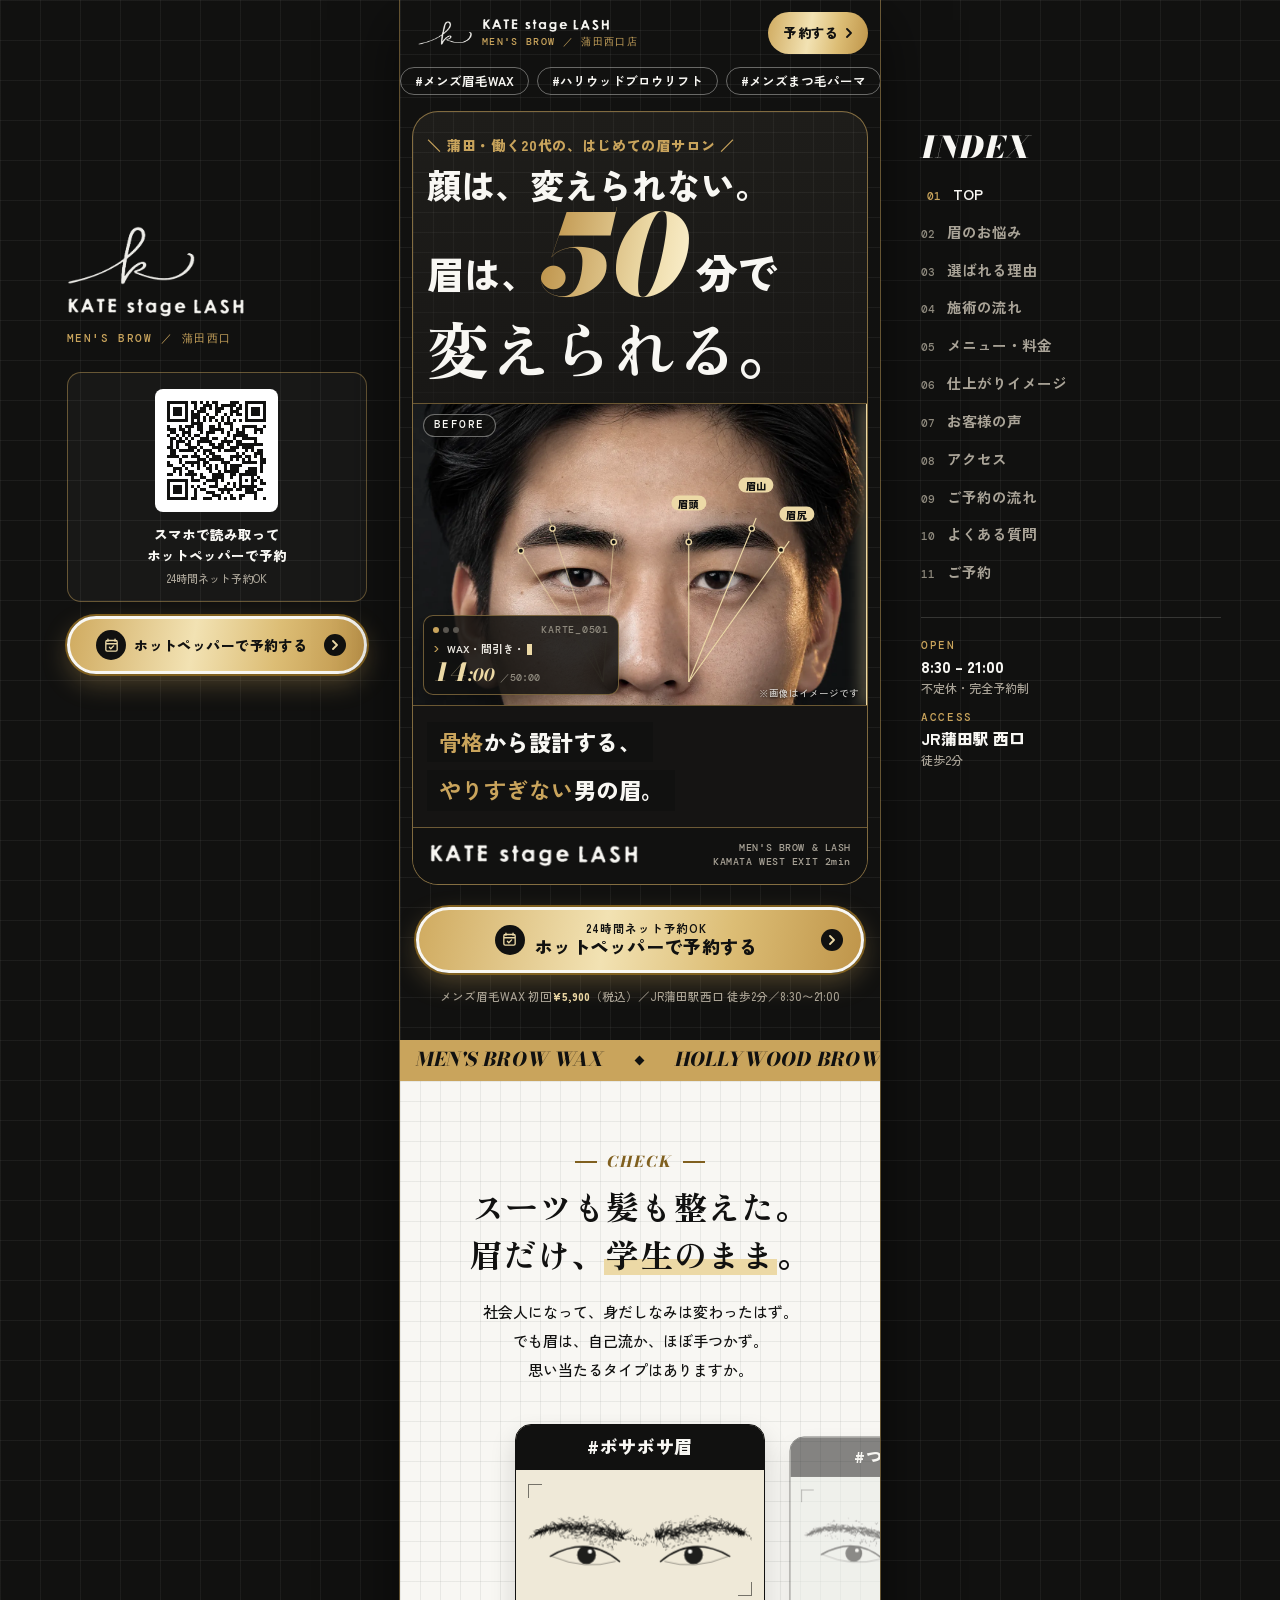
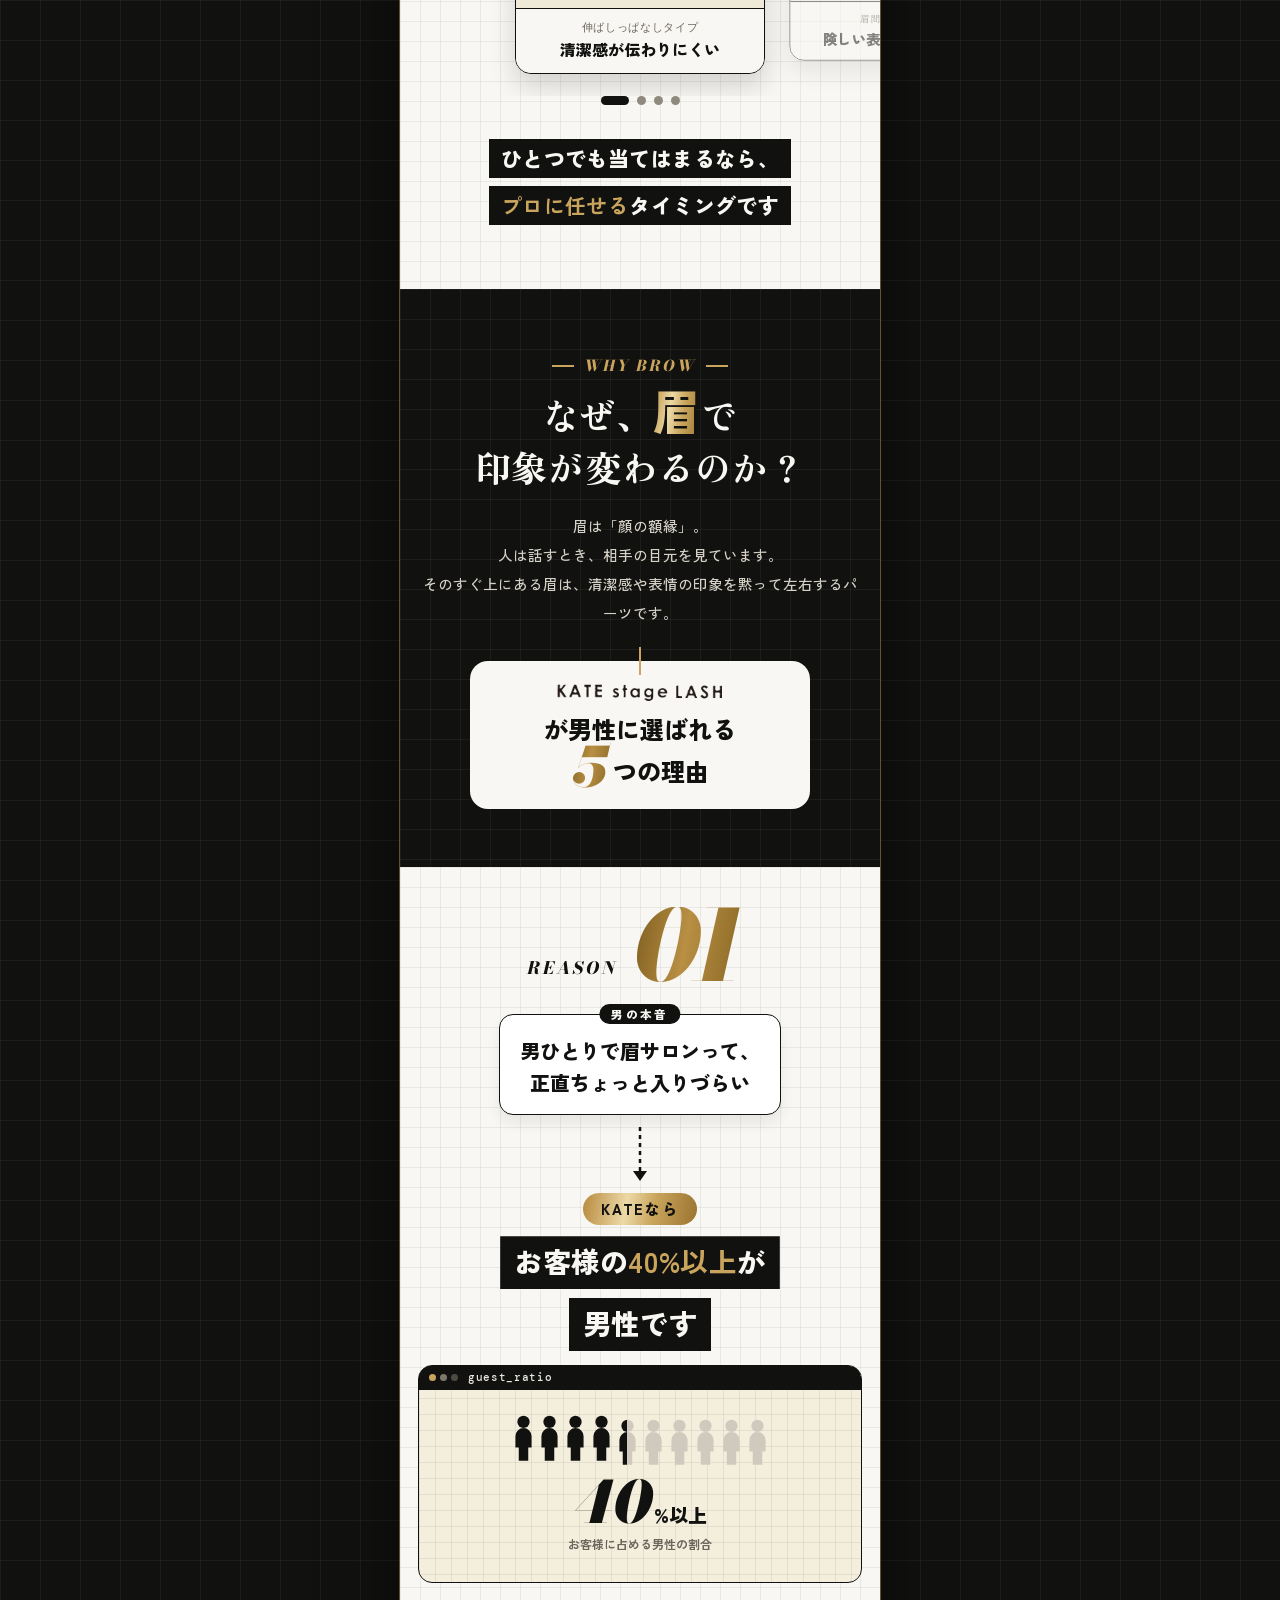
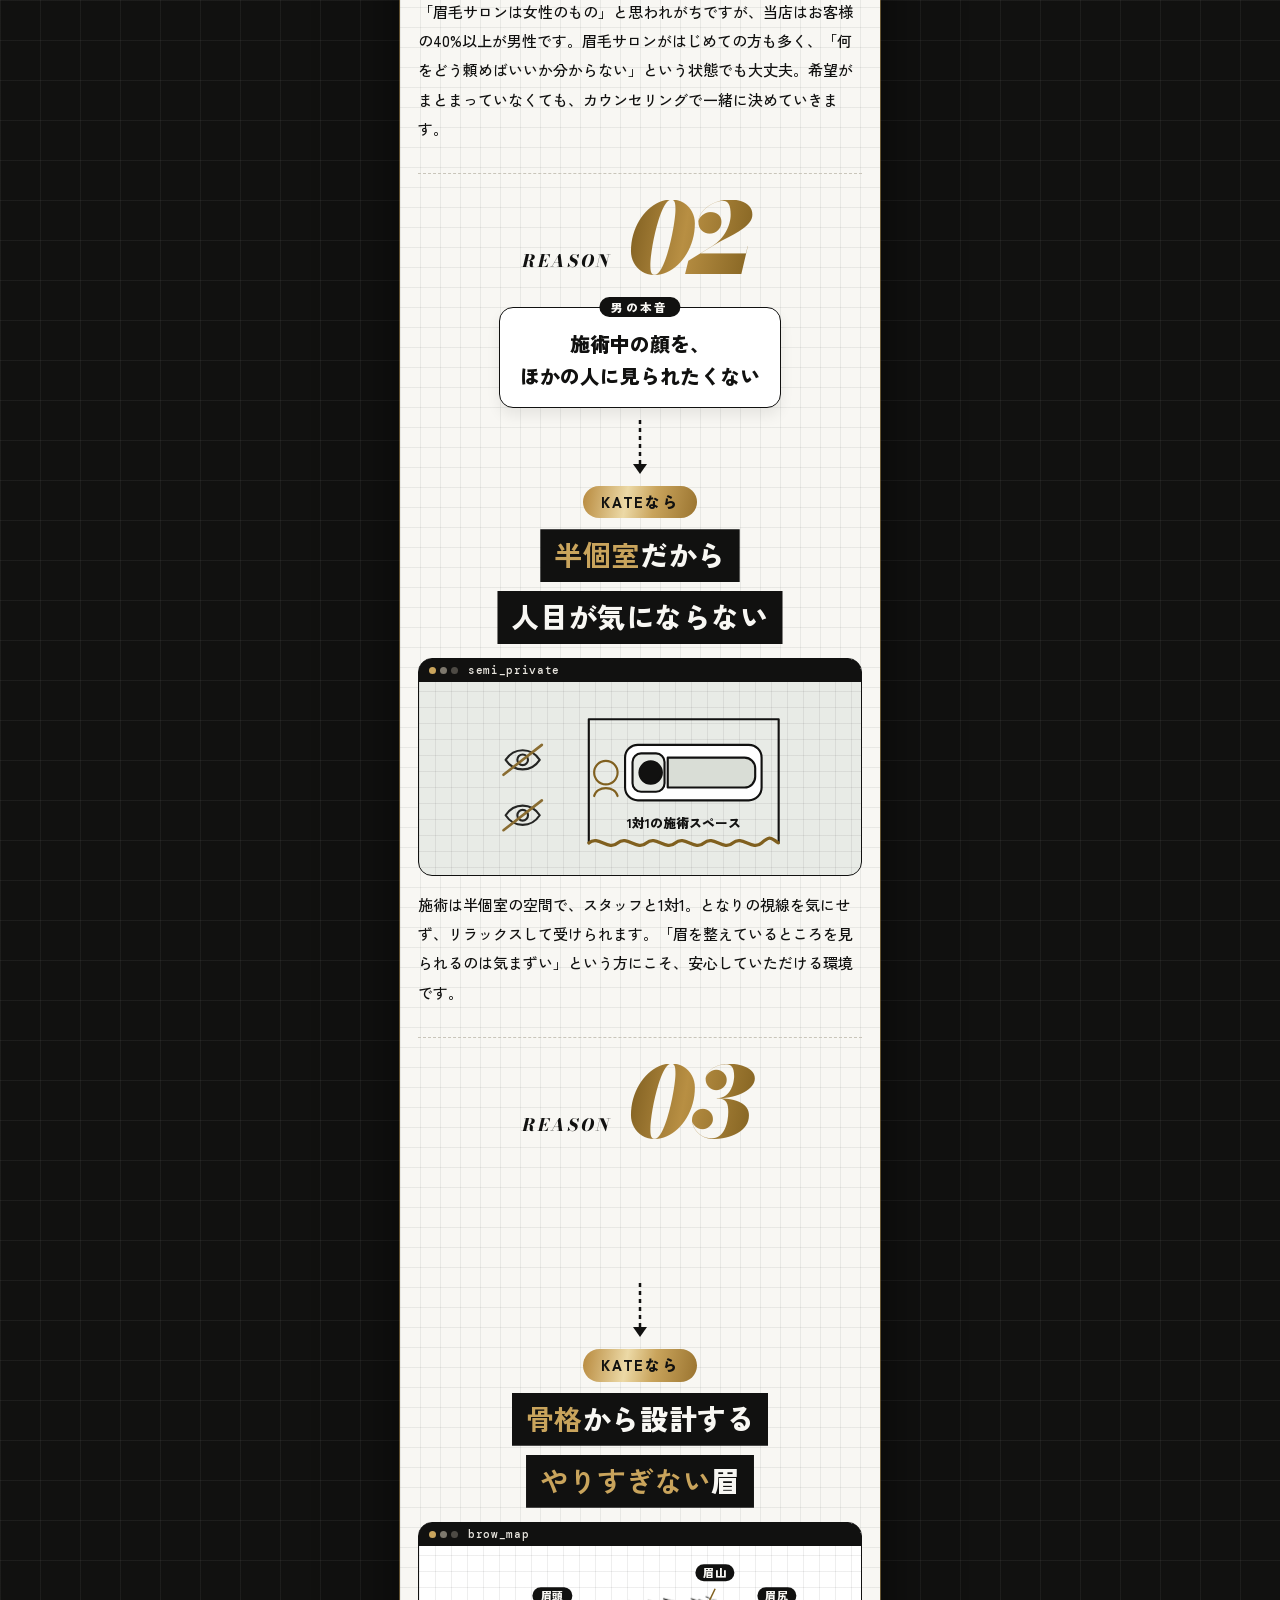
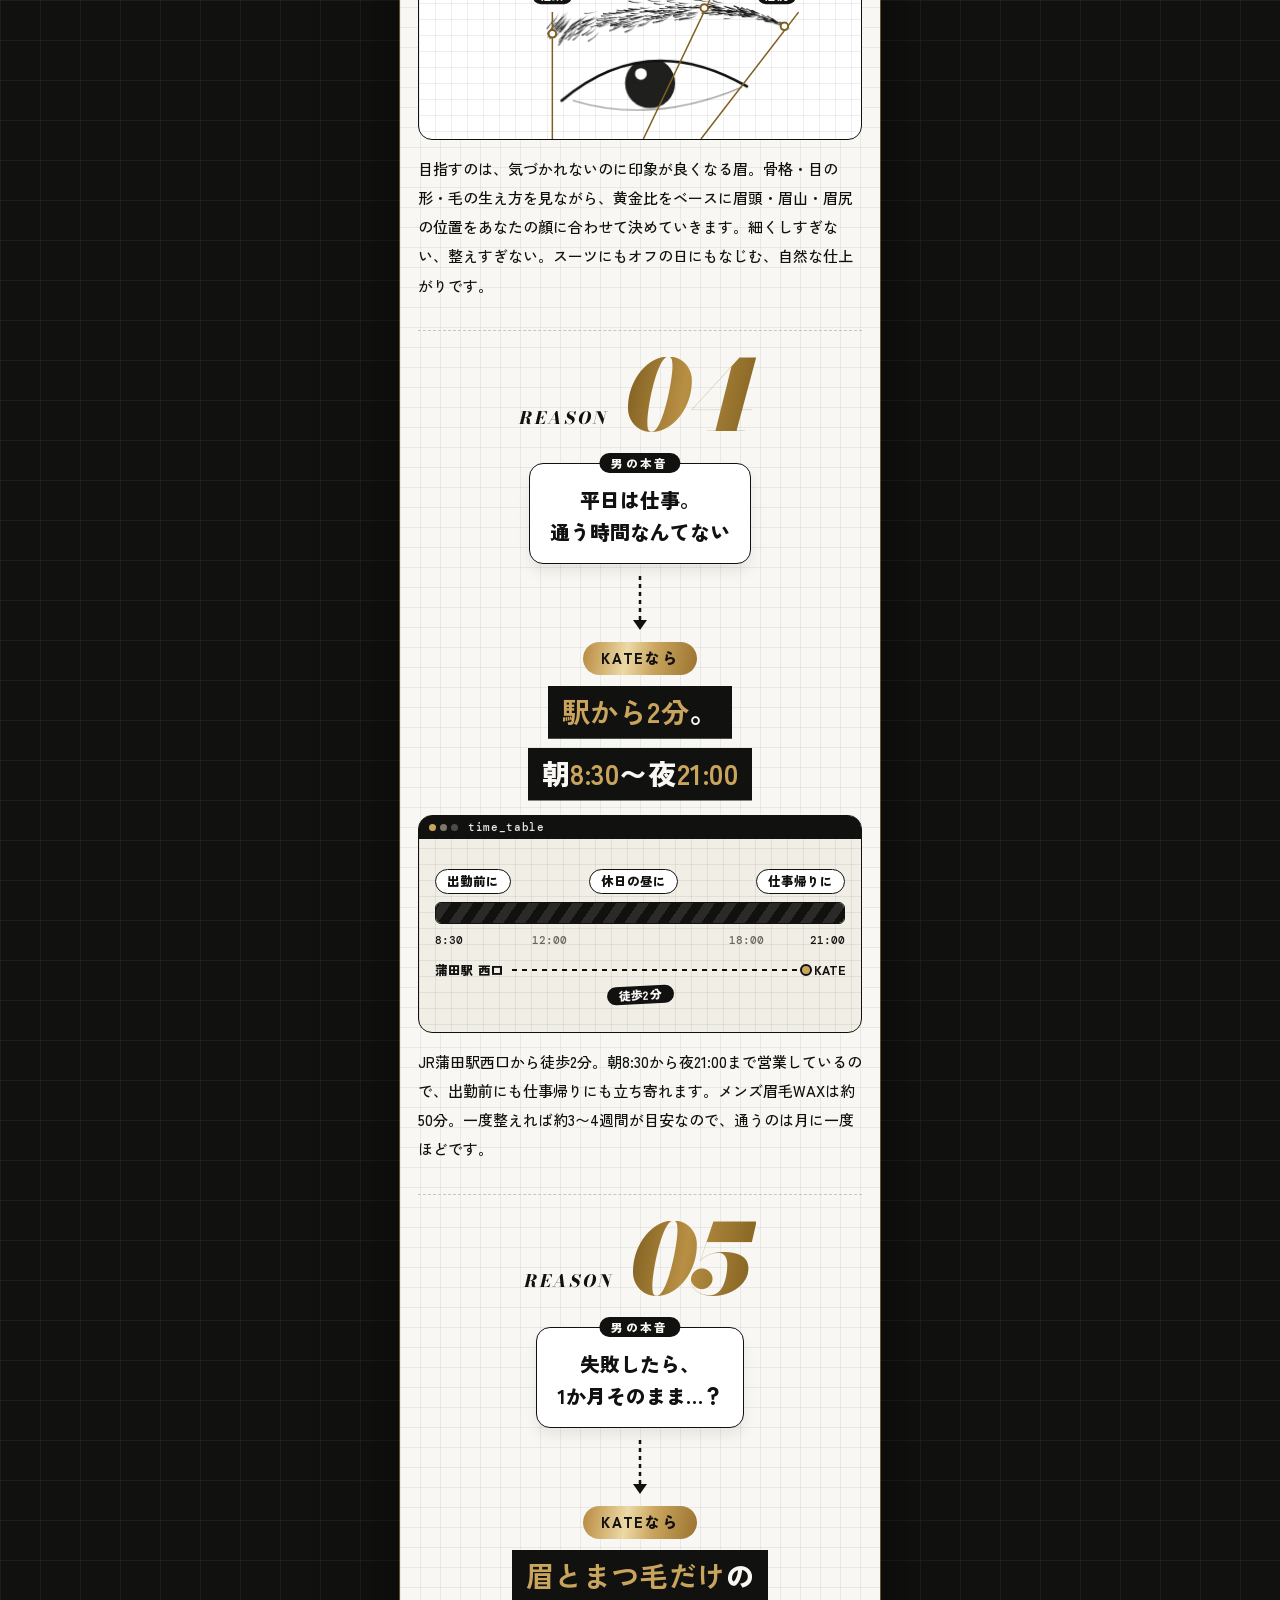
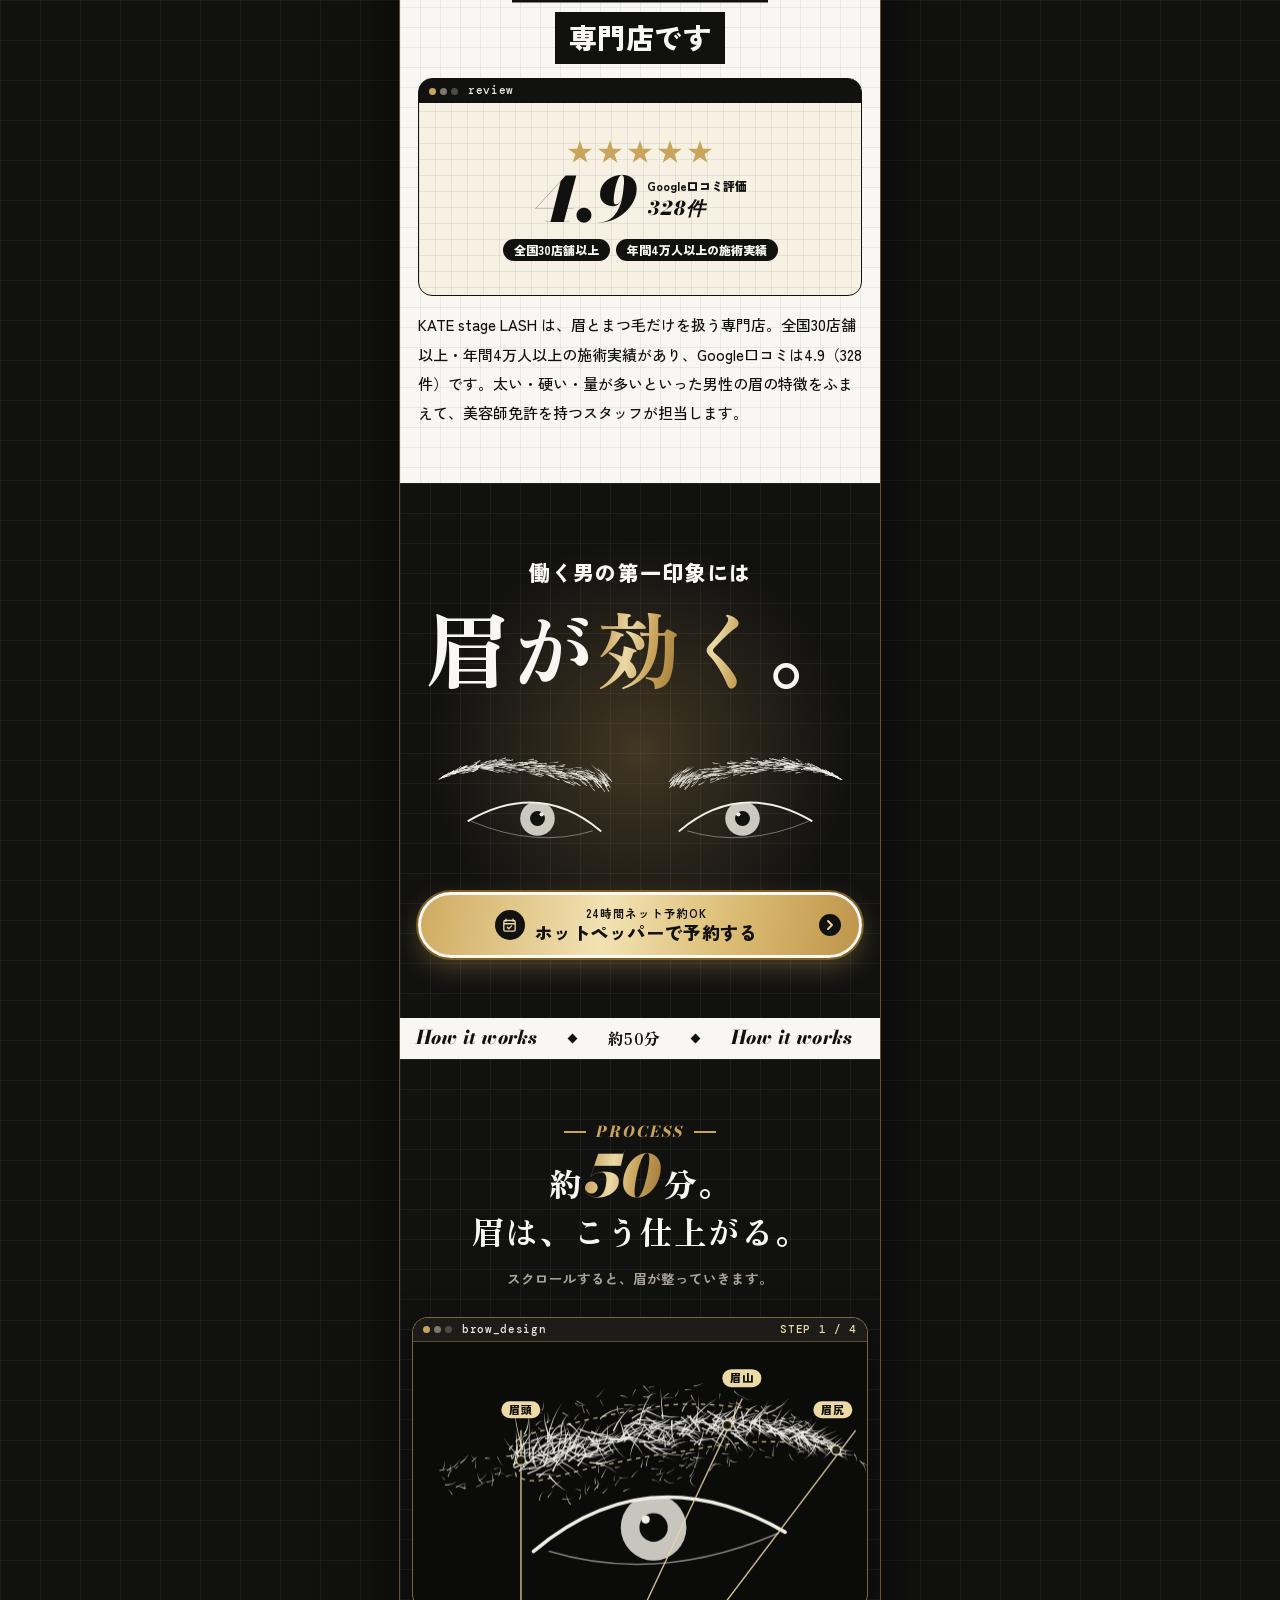
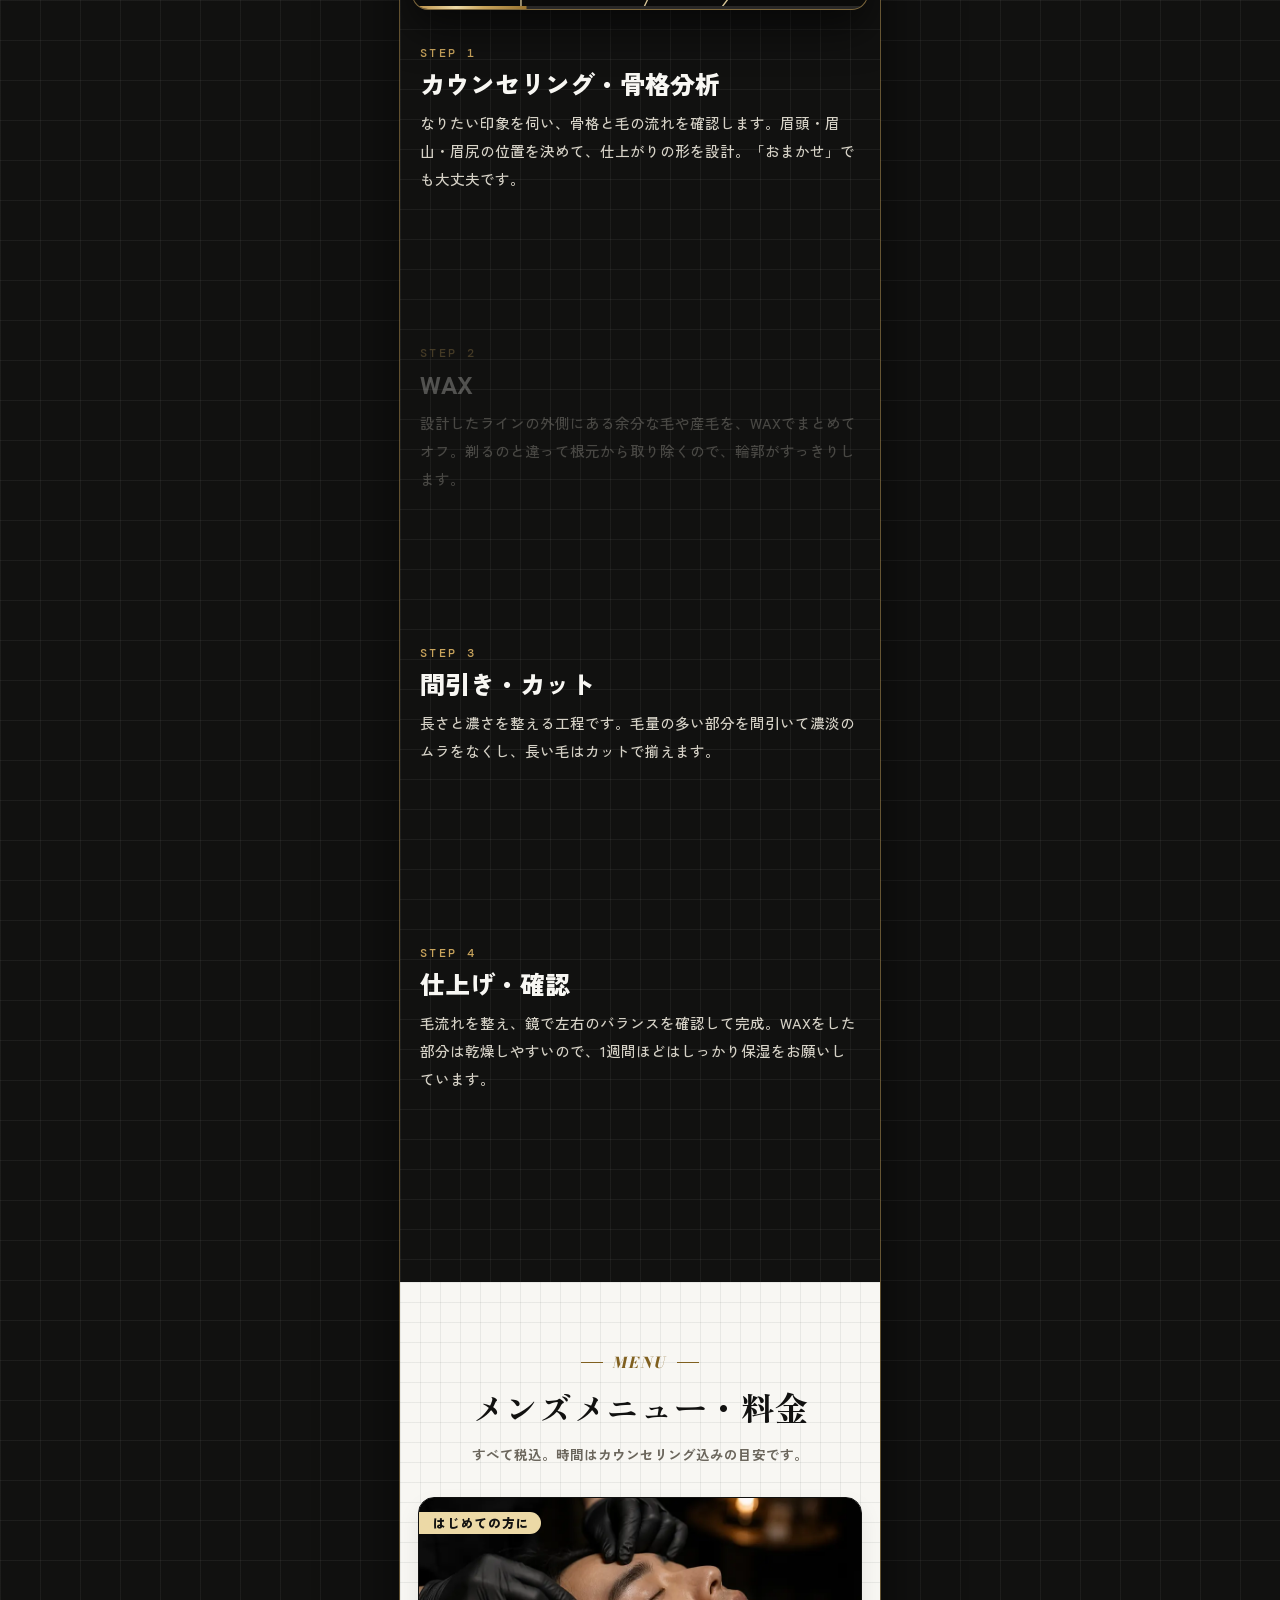
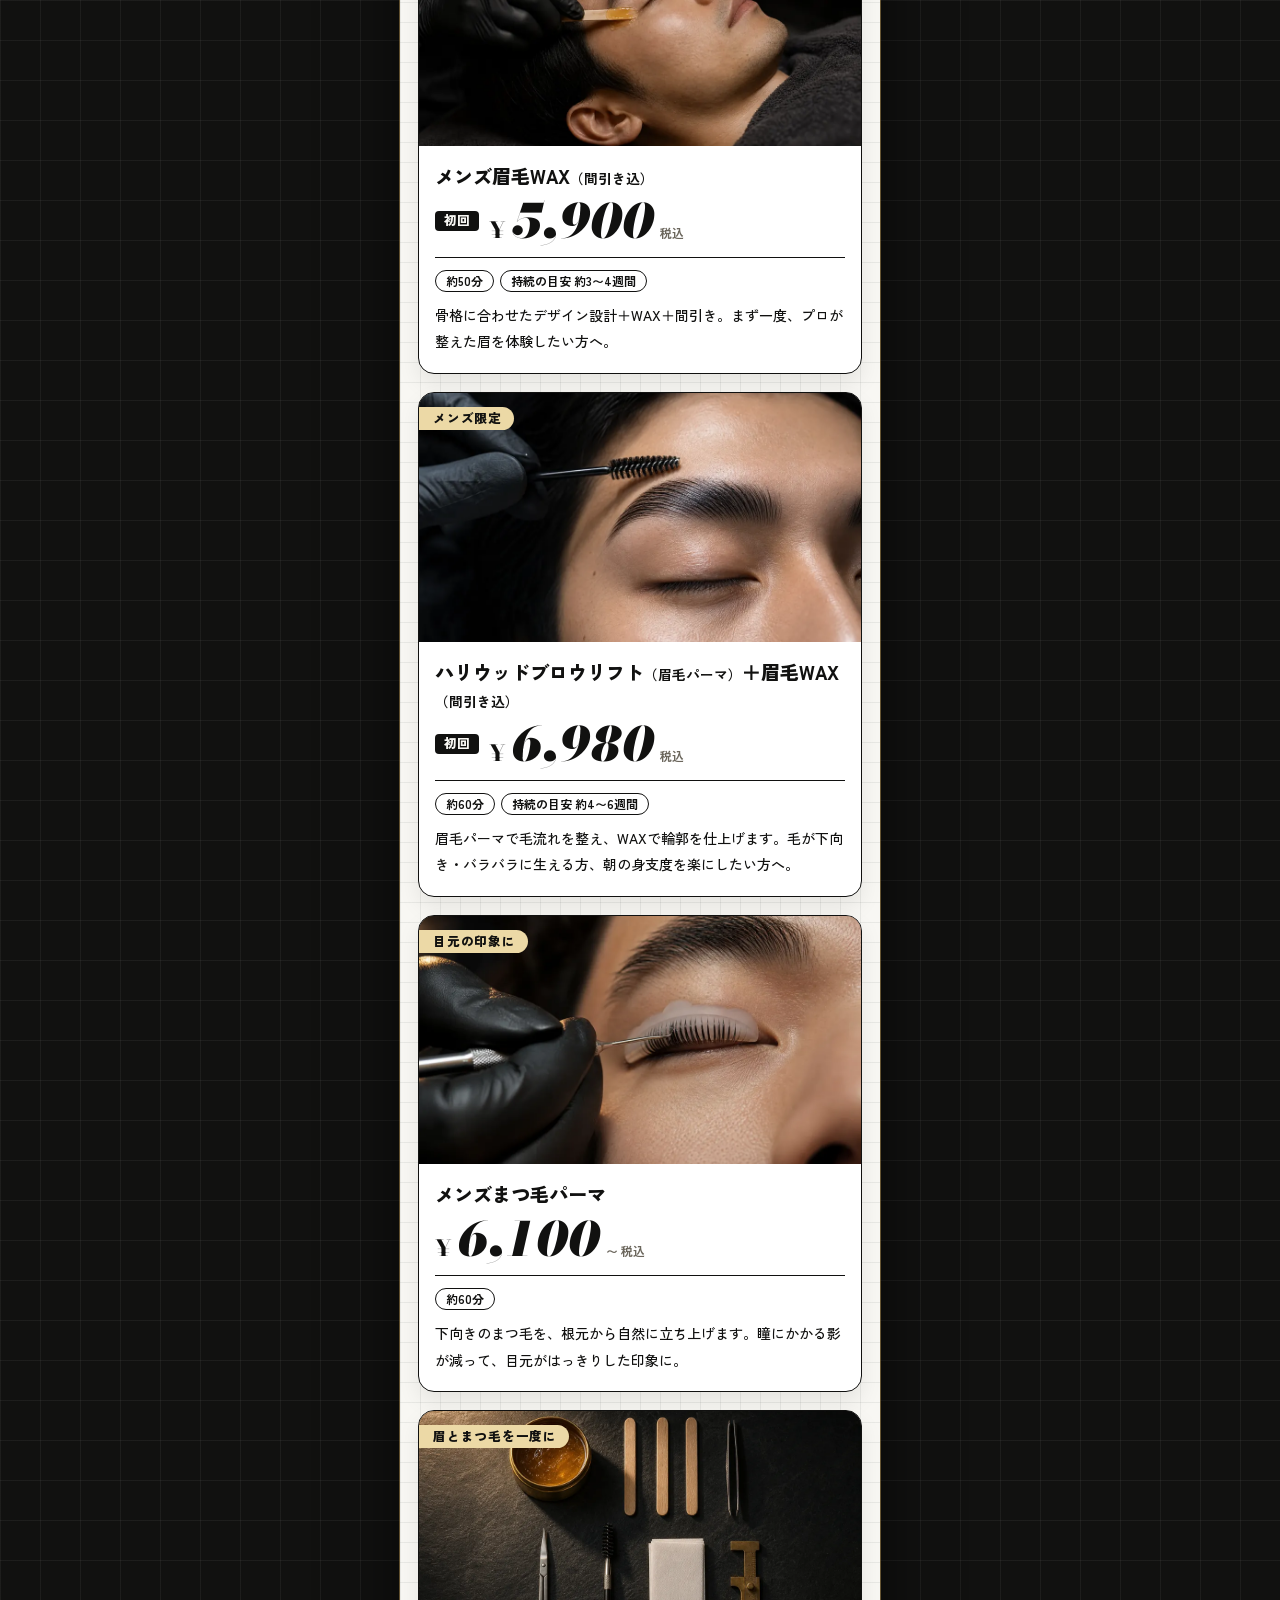
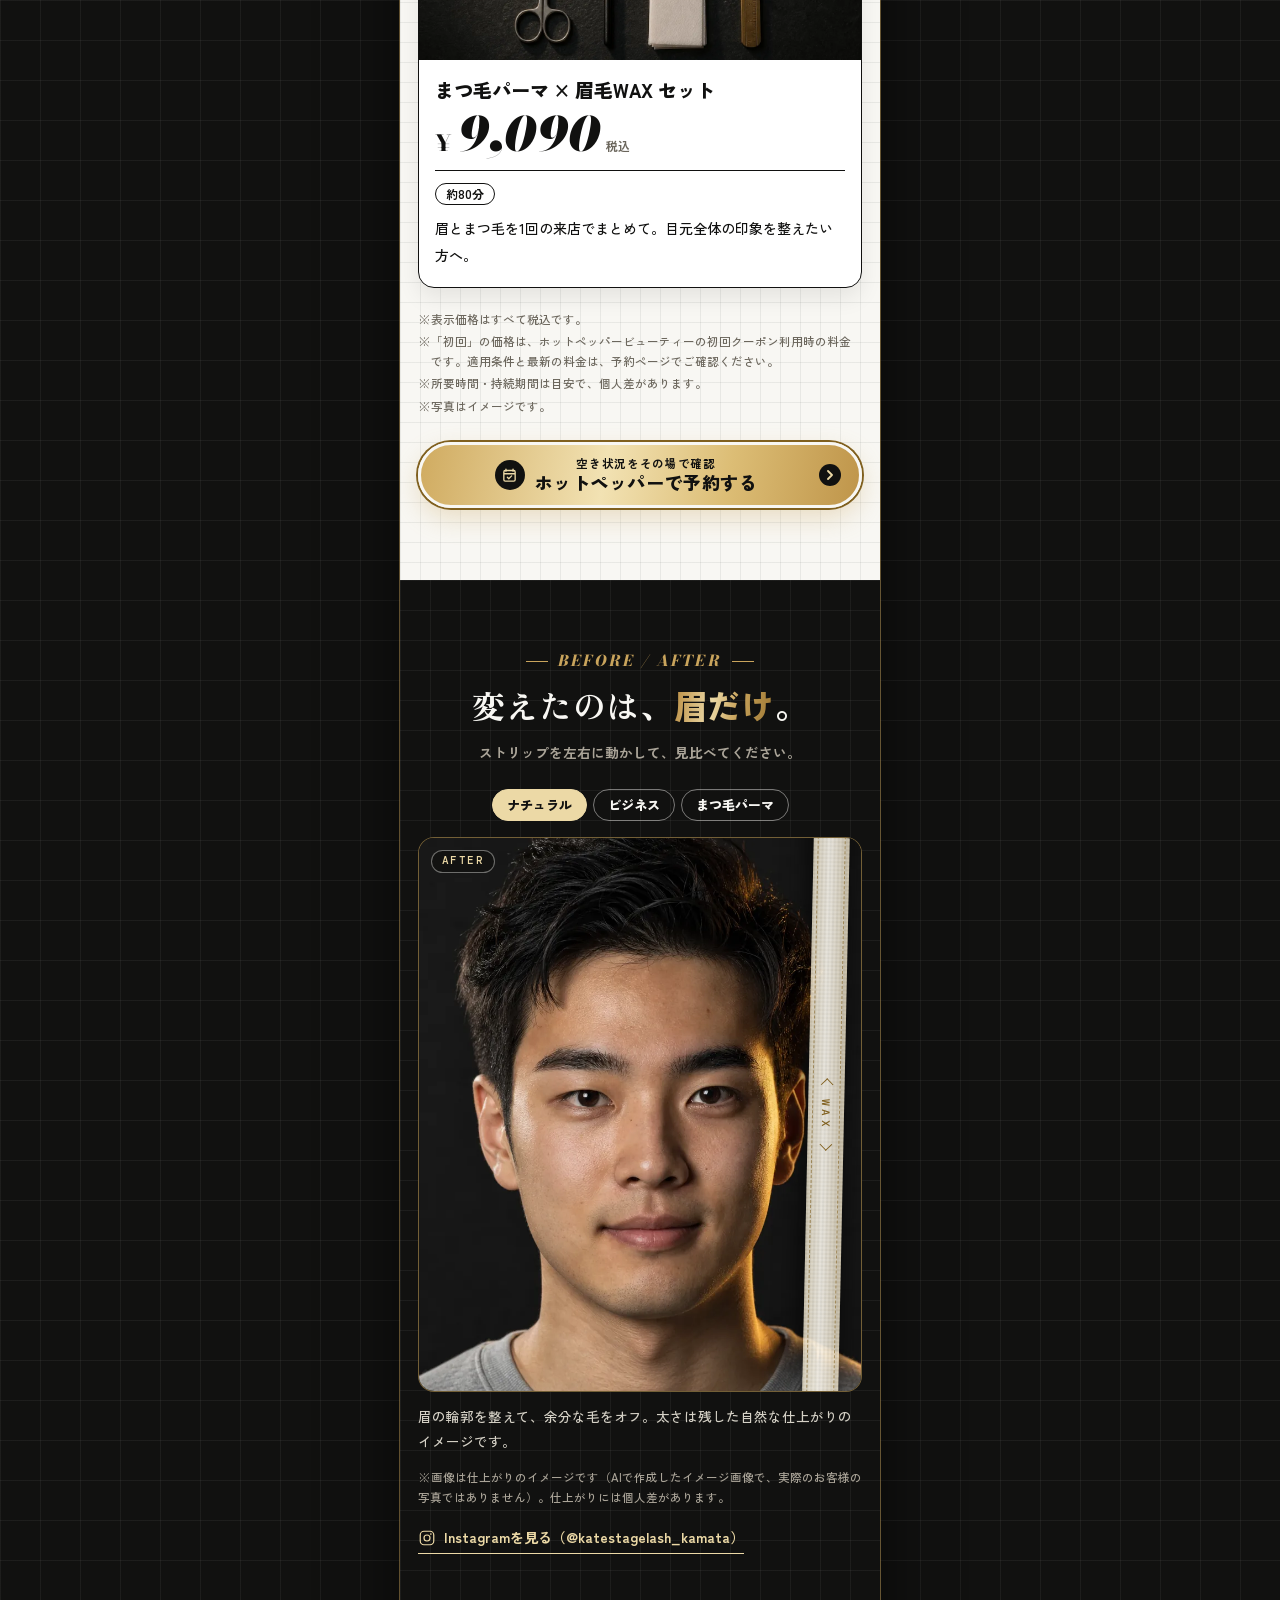
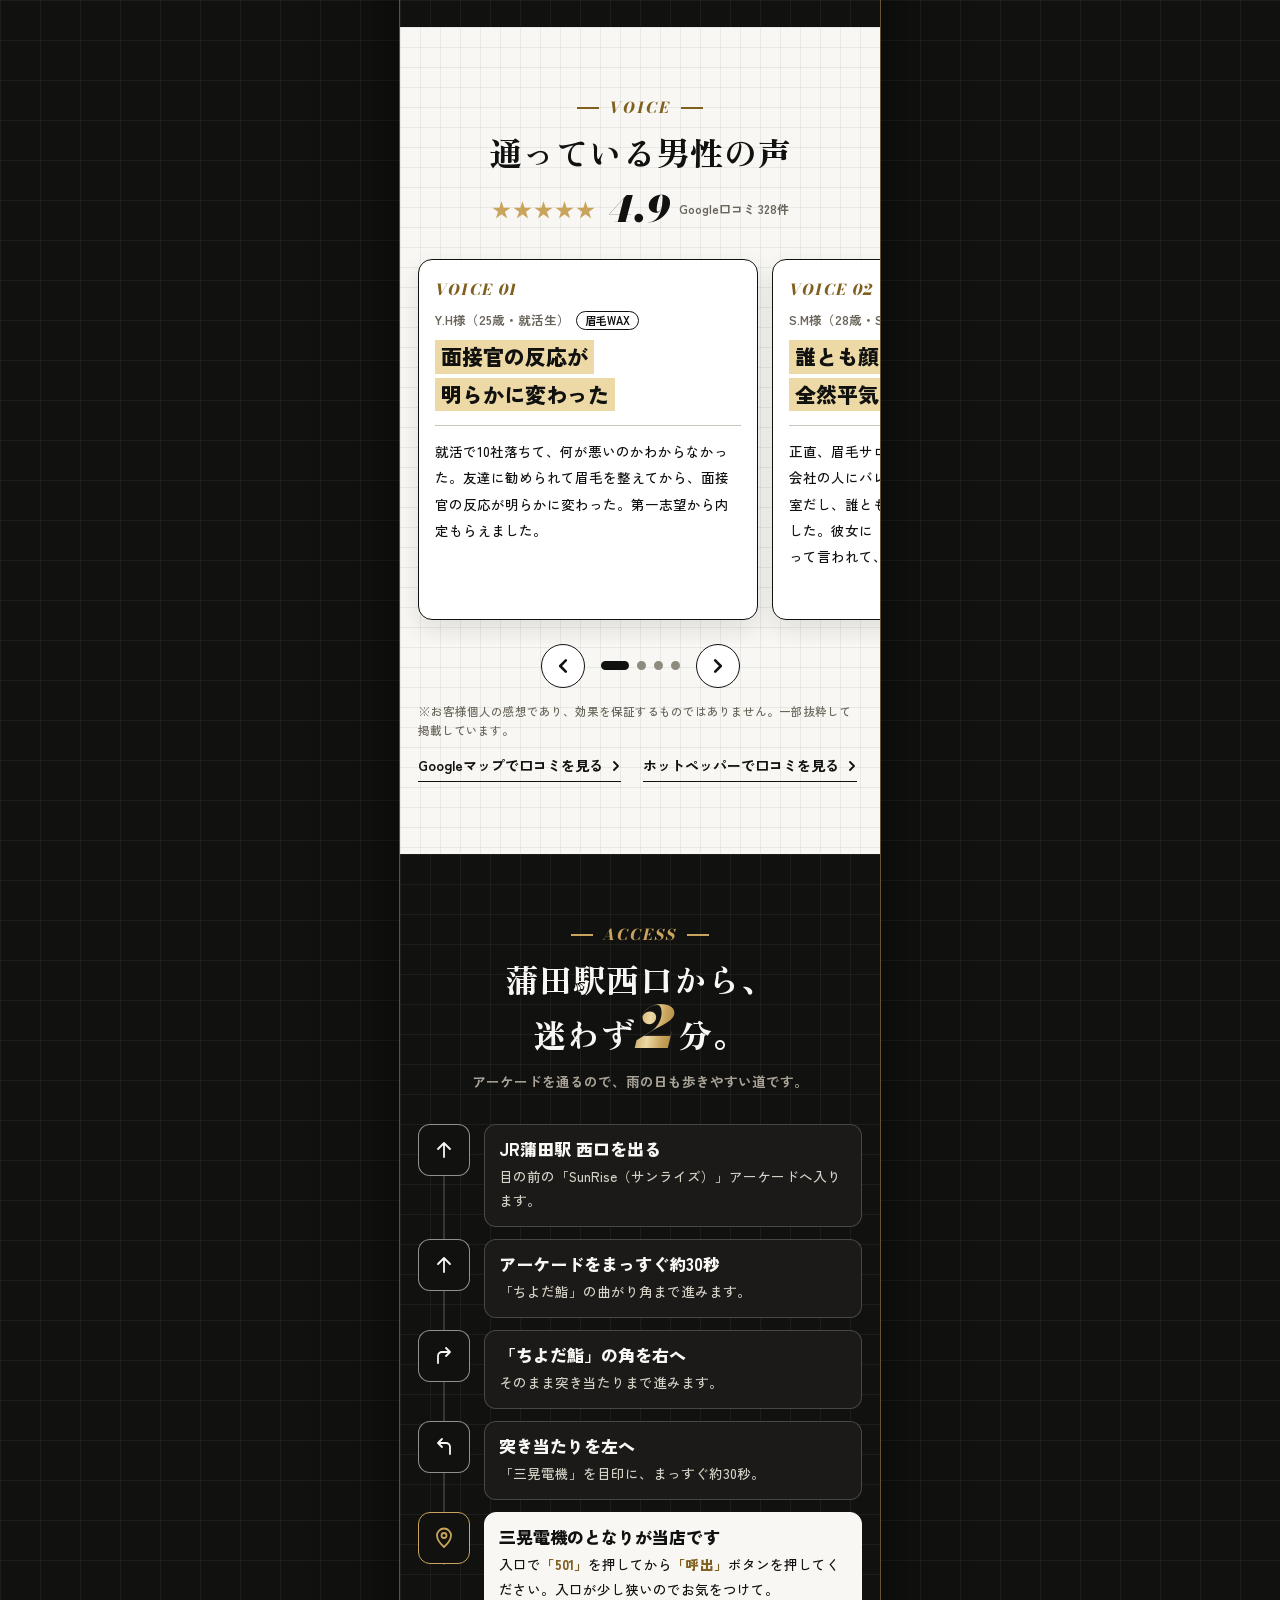
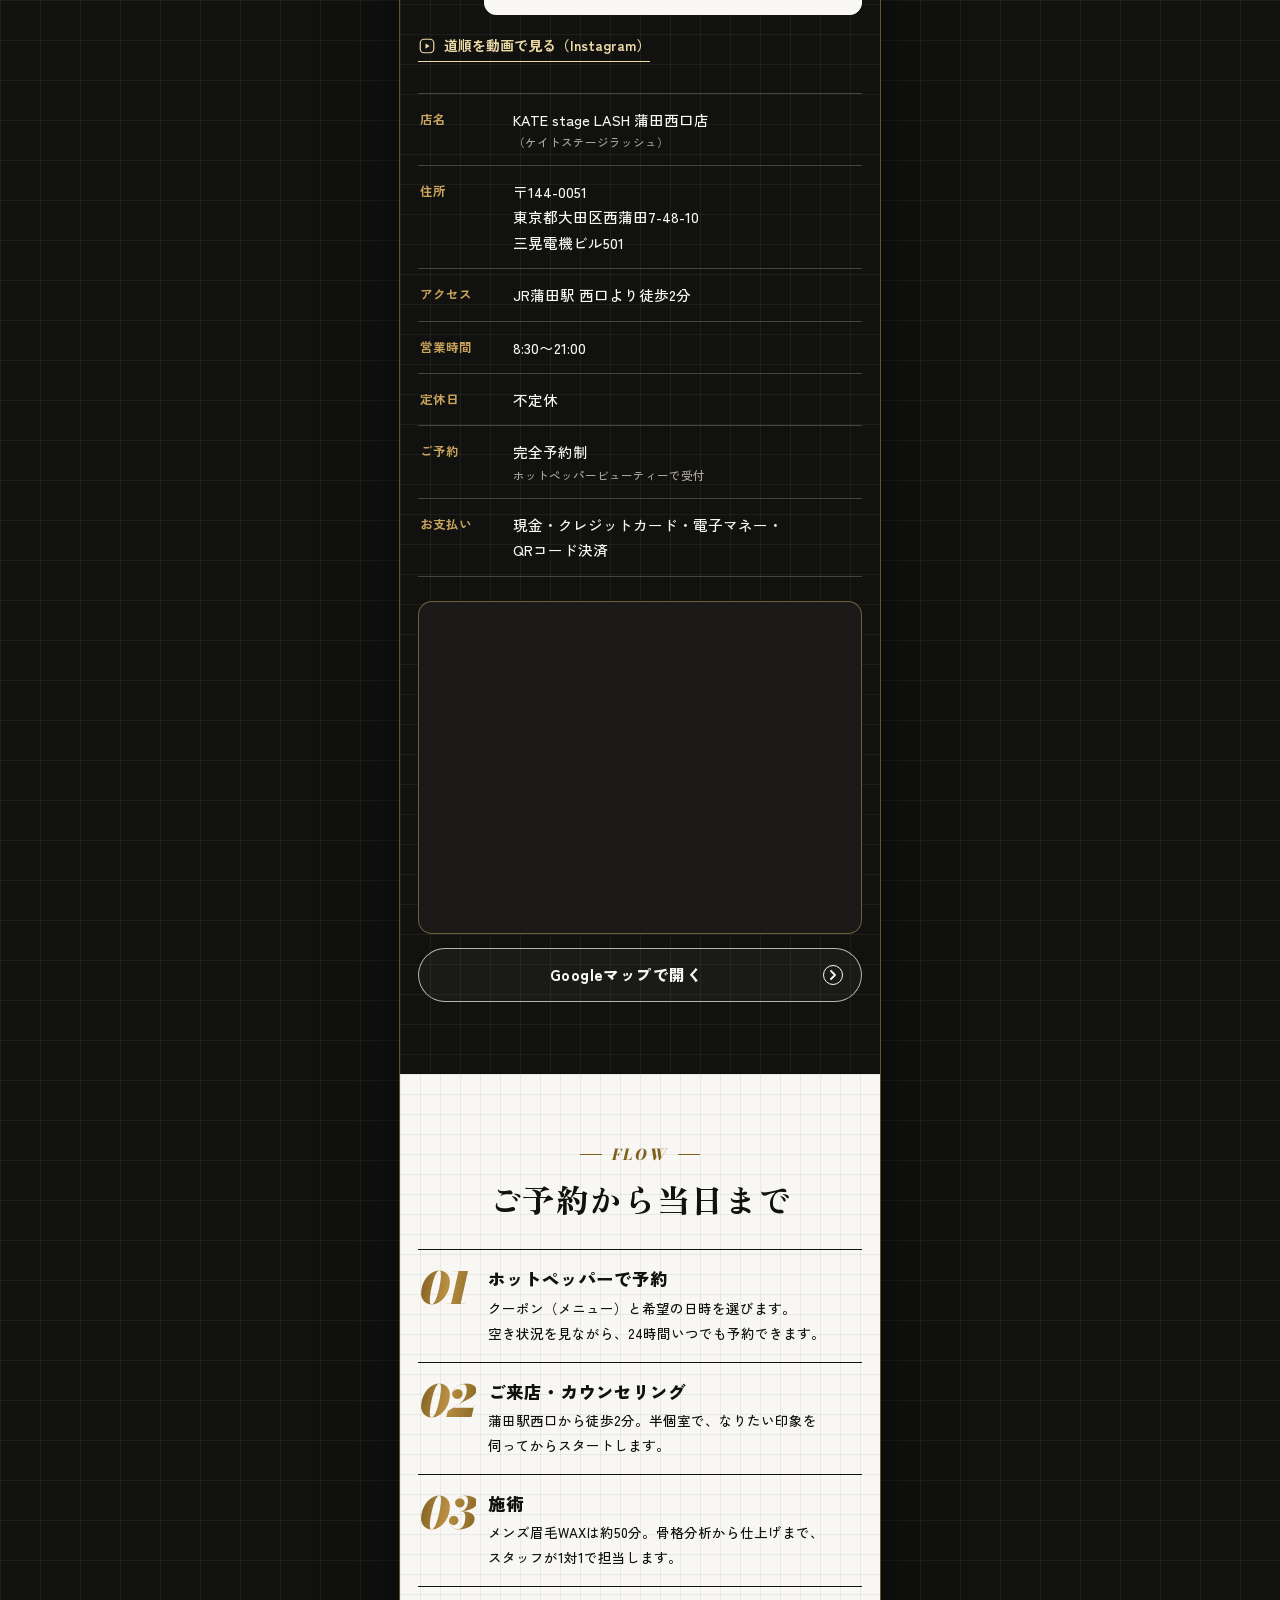
==== commit de432ce3: "Route every booking action to Hot Pepper Beauty and drop LINE - Replace the LINE / Hot Pepper button" ====
--- a/index.html
+++ b/index.html
@@ -7,7 +7,7 @@
 <meta name="format-detection" content="telephone=no">
 
 <title>蒲田のメンズ眉毛サロン｜KATE stage LASH 蒲田西口店【駅徒歩2分・メンズまつ毛パーマ対応】</title>
-<meta name="description" content="JR蒲田駅西口から徒歩2分。眉とまつ毛の専門店 KATE stage LASH 蒲田西口店のメンズ眉毛ページ。骨格に合わせて設計する「やりすぎない」メンズ眉毛WAX（初回¥5,900・約50分）、ハリウッドブロウリフト、メンズまつ毛パーマに対応。半個室・8:30〜21:00。LINEまたはホットペッパーで予約できます。">
+<meta name="description" content="JR蒲田駅西口から徒歩2分。眉とまつ毛の専門店 KATE stage LASH 蒲田西口店のメンズ眉毛ページ。骨格に合わせて設計する「やりすぎない」メンズ眉毛WAX（初回¥5,900・約50分）、ハリウッドブロウリフト、メンズまつ毛パーマに対応。半個室・8:30〜21:00。ホットペッパービューティーから24時間ネット予約できます。">
 <meta name="author" content="KATE stage LASH 蒲田西口店">
 <meta name="robots" content="index, follow, max-image-preview:large">
 <link rel="canonical" href="https://katestagelash.jp/KATE-HP/">
@@ -33,7 +33,7 @@
 <link rel="preconnect" href="https://fonts.gstatic.com" crossorigin>
 <link rel="stylesheet" href="https://fonts.googleapis.com/css2?family=Bodoni+Moda:ital,opsz,wght@0,6..96,700..900;1,6..96,600..900&amp;family=DM+Mono:wght@400;500&amp;family=Zen+Kaku+Gothic+New:wght@500;700;900&amp;family=Zen+Old+Mincho:wght@700;900&amp;display=swap">
 <link rel="preload" as="image" href="assets/images/hero-before.webp" fetchpriority="high">
-<link rel="stylesheet" href="css/style.css?v=20261115a">
+<link rel="stylesheet" href="css/style.css?v=20261115b">
 
 <script type="application/ld+json">
 {
@@ -87,7 +87,7 @@
     {"@type": "Question", "name": "「やりすぎ」になりませんか？", "acceptedAnswer": {"@type": "Answer", "text": "骨格と毛の生え方に合わせて設計し、自然で清潔感のある仕上がりを基本にしています。「細くしすぎたくない」「気づかれない程度に」といったご希望も、カウンセリングでそのままお伝えください。"}},
     {"@type": "Question", "name": "どのくらい持ちますか？", "acceptedAnswer": {"@type": "Answer", "text": "眉毛WAXは約3〜4週間、ハリウッドブロウリフトは約4〜6週間が目安です（個人差があります）。月に1回ほどのメンテナンスがおすすめです。"}},
     {"@type": "Question", "name": "男性でもまつ毛パーマはできますか？", "acceptedAnswer": {"@type": "Answer", "text": "はい、対応しています。下向きのまつ毛を自然に立ち上げるメニューで、眉毛WAXとのセットもご用意しています。"}},
-    {"@type": "Question", "name": "予約方法は？当日予約はできますか？", "acceptedAnswer": {"@type": "Answer", "text": "完全予約制です。LINEまたはホットペッパービューティーからご予約ください。当日でも空きがあればご案内できます。"}}
+    {"@type": "Question", "name": "予約方法は？当日予約はできますか？", "acceptedAnswer": {"@type": "Answer", "text": "完全予約制です。ホットペッパービューティーからご予約ください。当日でも空きがあればご案内できます。"}}
   ]
 }
 </script>
@@ -105,16 +105,12 @@
       <p class="side__tag">MEN'S BROW ／ 蒲田西口</p>
       <p class="side__catch" aria-hidden="true"><span>顔は、変えられない。</span><span>眉は、<b>50</b>分で変えられる。</span></p>
       <div class="side__qr">
-        <img src="assets/images/line-qr.svg" width="116" height="116" alt="LINE友だち追加用QRコード">
-        <p><b>スマホで読み取って<br>LINEで予約・相談</b><small>メッセージは24時間受付</small></p>
+        <img src="assets/images/hpb-qr.svg" width="123" height="123" alt="ホットペッパービューティー予約ページのQRコード">
+        <p><b>スマホで読み取って<br>ホットペッパーで予約</b><small>24時間ネット予約OK</small></p>
       </div>
       <div class="btns">
-        <a class="btn btn--line" href="https://lin.ee/lqKClP4" target="_blank" rel="noopener noreferrer">
-          <span class="btn__ico" aria-hidden="true"><svg viewBox="0 0 24 24"><path d="M12 3C6.5 3 2 6.6 2 11.1c0 2.6 1.5 4.9 3.9 6.4-.1.5-.6 2.3-.7 2.7 0 0-.1.4.3.3.3-.1 3-2 3.7-2.5.9.2 1.8.3 2.8.3 5.5 0 10-3.6 10-8.1S17.5 3 12 3z"/></svg></span>
-          <span class="btn__txt">LINEで予約・相談する</span>
-          <span class="btn__arrow" aria-hidden="true"><svg viewBox="0 0 10 10"><path d="M3 1l4 4-4 4" fill="none" stroke="currentColor" stroke-width="1.8" stroke-linecap="round" stroke-linejoin="round"/></svg></span>
-        </a>
-        <a class="btn btn--hpb" href="https://beauty.hotpepper.jp/kr/slnH000797013/" target="_blank" rel="noopener noreferrer">
+        <a class="btn btn--main" href="https://beauty.hotpepper.jp/kr/slnH000797013/" target="_blank" rel="noopener noreferrer">
+          <span class="btn__ico" aria-hidden="true"><svg viewBox="0 0 24 24"><path d="M7 3v3M17 3v3M4 9.5h16M6 5h12a2 2 0 012 2v11a2 2 0 01-2 2H6a2 2 0 01-2-2V7a2 2 0 012-2z"/><path class="tick" pathLength="1" d="M9 14.5l2 2 4-4"/></svg></span>
           <span class="btn__txt">ホットペッパーで予約する</span>
           <span class="btn__arrow" aria-hidden="true"><svg viewBox="0 0 10 10"><path d="M3 1l4 4-4 4" fill="none" stroke="currentColor" stroke-width="1.8" stroke-linecap="round" stroke-linejoin="round"/></svg></span>
         </a>
@@ -130,7 +126,7 @@
         <img src="assets/images/logo-mark-white.png" width="659" height="302" alt="">
         <span class="hd__name"><img src="assets/images/logo-word-white.png" width="470" height="56" alt="KATE stage LASH"><small>MEN'S BROW ／ 蒲田西口店</small></span>
       </a>
-      <a class="hd__cta" href="https://lin.ee/lqKClP4" target="_blank" rel="noopener noreferrer">LINE予約<svg viewBox="0 0 10 10" aria-hidden="true"><path d="M3 1l4 4-4 4" fill="none" stroke="currentColor" stroke-width="1.8" stroke-linecap="round" stroke-linejoin="round"/></svg></a>
+      <a class="hd__cta" href="https://beauty.hotpepper.jp/kr/slnH000797013/" target="_blank" rel="noopener noreferrer" aria-label="ホットペッパービューティーで予約する">予約する<svg viewBox="0 0 10 10" aria-hidden="true"><path d="M3 1l4 4-4 4" fill="none" stroke="currentColor" stroke-width="1.8" stroke-linecap="round" stroke-linejoin="round"/></svg></a>
     </header>
 
     <div class="tags" aria-hidden="true"><div class="tags__track" data-tags="#メンズ眉毛WAX|#ハリウッドブロウリフト|#メンズまつ毛パーマ|#蒲田駅西口 徒歩2分|#朝8:30〜夜21:00|#半個室|#男性のお客様40%以上|#完全予約制"></div></div>
@@ -188,13 +184,9 @@
       </div>
 
       <div class="btns">
-        <a class="btn btn--line" href="https://lin.ee/lqKClP4" target="_blank" rel="noopener noreferrer">
-          <span class="btn__ico" aria-hidden="true"><svg viewBox="0 0 24 24"><path d="M12 3C6.5 3 2 6.6 2 11.1c0 2.6 1.5 4.9 3.9 6.4-.1.5-.6 2.3-.7 2.7 0 0-.1.4.3.3.3-.1 3-2 3.7-2.5.9.2 1.8.3 2.8.3 5.5 0 10-3.6 10-8.1S17.5 3 12 3z"/></svg></span>
-          <span class="btn__txt"><small>メッセージは24時間受付</small>LINEで予約・相談する</span>
-          <span class="btn__arrow" aria-hidden="true"><svg viewBox="0 0 10 10"><path d="M3 1l4 4-4 4" fill="none" stroke="currentColor" stroke-width="1.8" stroke-linecap="round" stroke-linejoin="round"/></svg></span>
-        </a>
-        <a class="btn btn--hpb" href="https://beauty.hotpepper.jp/kr/slnH000797013/" target="_blank" rel="noopener noreferrer">
-          <span class="btn__txt">ホットペッパーで予約する</span>
+        <a class="btn btn--main" href="https://beauty.hotpepper.jp/kr/slnH000797013/" target="_blank" rel="noopener noreferrer">
+          <span class="btn__ico" aria-hidden="true"><svg viewBox="0 0 24 24"><path d="M7 3v3M17 3v3M4 9.5h16M6 5h12a2 2 0 012 2v11a2 2 0 01-2 2H6a2 2 0 01-2-2V7a2 2 0 012-2z"/><path class="tick" pathLength="1" d="M9 14.5l2 2 4-4"/></svg></span>
+          <span class="btn__txt"><small>24時間ネット予約OK</small>ホットペッパーで予約する</span>
           <span class="btn__arrow" aria-hidden="true"><svg viewBox="0 0 10 10"><path d="M3 1l4 4-4 4" fill="none" stroke="currentColor" stroke-width="1.8" stroke-linecap="round" stroke-linejoin="round"/></svg></span>
         </a>
       </div>
@@ -398,9 +390,9 @@
       <div class="shout__stage"><canvas id="shoutBrow" aria-hidden="true"></canvas></div>
       <div class="wrap">
         <div class="btns rv">
-          <a class="btn btn--line" href="https://lin.ee/lqKClP4" target="_blank" rel="noopener noreferrer">
-            <span class="btn__ico" aria-hidden="true"><svg viewBox="0 0 24 24"><path d="M12 3C6.5 3 2 6.6 2 11.1c0 2.6 1.5 4.9 3.9 6.4-.1.5-.6 2.3-.7 2.7 0 0-.1.4.3.3.3-.1 3-2 3.7-2.5.9.2 1.8.3 2.8.3 5.5 0 10-3.6 10-8.1S17.5 3 12 3z"/></svg></span>
-            <span class="btn__txt"><small>メッセージは24時間受付</small>LINEで予約・相談する</span>
+          <a class="btn btn--main" href="https://beauty.hotpepper.jp/kr/slnH000797013/" target="_blank" rel="noopener noreferrer">
+            <span class="btn__ico" aria-hidden="true"><svg viewBox="0 0 24 24"><path d="M7 3v3M17 3v3M4 9.5h16M6 5h12a2 2 0 012 2v11a2 2 0 01-2 2H6a2 2 0 01-2-2V7a2 2 0 012-2z"/><path class="tick" pathLength="1" d="M9 14.5l2 2 4-4"/></svg></span>
+            <span class="btn__txt"><small>24時間ネット予約OK</small>ホットペッパーで予約する</span>
             <span class="btn__arrow" aria-hidden="true"><svg viewBox="0 0 10 10"><path d="M3 1l4 4-4 4" fill="none" stroke="currentColor" stroke-width="1.8" stroke-linecap="round" stroke-linejoin="round"/></svg></span>
           </a>
         </div>
@@ -506,13 +498,6 @@
           </article>
         </div>
 
-        <aside class="ticket rv" aria-label="LINE登録特典">
-          <p class="ticket__lbl">LINE登録特典</p>
-          <p class="ticket__ttl">2回目も、<b>初回価格</b>。</p>
-          <p class="ticket__txt">LINEにご登録のうえ、店内で次回のご予約をいただくと、次回も初回価格でご案内します。</p>
-          <p class="ticket__note">※初回ご来店日から60日以内のご予約が対象です。</p>
-        </aside>
-
         <ul class="notes rv">
           <li>表示価格はすべて税込です。</li>
           <li>「初回」の価格は、ホットペッパービューティーの初回クーポン利用時の料金です。適用条件と最新の料金は、予約ページでご確認ください。</li>
@@ -521,13 +506,9 @@
         </ul>
 
         <div class="btns rv">
-          <a class="btn btn--line" href="https://lin.ee/lqKClP4" target="_blank" rel="noopener noreferrer">
-            <span class="btn__ico" aria-hidden="true"><svg viewBox="0 0 24 24"><path d="M12 3C6.5 3 2 6.6 2 11.1c0 2.6 1.5 4.9 3.9 6.4-.1.5-.6 2.3-.7 2.7 0 0-.1.4.3.3.3-.1 3-2 3.7-2.5.9.2 1.8.3 2.8.3 5.5 0 10-3.6 10-8.1S17.5 3 12 3z"/></svg></span>
-            <span class="btn__txt"><small>メニューに迷ったら、そのまま相談</small>LINEで予約・相談する</span>
-            <span class="btn__arrow" aria-hidden="true"><svg viewBox="0 0 10 10"><path d="M3 1l4 4-4 4" fill="none" stroke="currentColor" stroke-width="1.8" stroke-linecap="round" stroke-linejoin="round"/></svg></span>
-          </a>
-          <a class="btn btn--hpb btn--onpaper" href="https://beauty.hotpepper.jp/kr/slnH000797013/" target="_blank" rel="noopener noreferrer">
-            <span class="btn__txt">ホットペッパーで予約する</span>
+          <a class="btn btn--main" href="https://beauty.hotpepper.jp/kr/slnH000797013/" target="_blank" rel="noopener noreferrer">
+            <span class="btn__ico" aria-hidden="true"><svg viewBox="0 0 24 24"><path d="M7 3v3M17 3v3M4 9.5h16M6 5h12a2 2 0 012 2v11a2 2 0 01-2 2H6a2 2 0 01-2-2V7a2 2 0 012-2z"/><path class="tick" pathLength="1" d="M9 14.5l2 2 4-4"/></svg></span>
+            <span class="btn__txt"><small>空き状況をその場で確認</small>ホットペッパーで予約する</span>
             <span class="btn__arrow" aria-hidden="true"><svg viewBox="0 0 10 10"><path d="M3 1l4 4-4 4" fill="none" stroke="currentColor" stroke-width="1.8" stroke-linecap="round" stroke-linejoin="round"/></svg></span>
           </a>
         </div>
@@ -661,14 +642,14 @@
           <div><dt>アクセス</dt><dd>JR蒲田駅 西口より徒歩2分</dd></div>
           <div><dt>営業時間</dt><dd>8:30〜21:00</dd></div>
           <div><dt>定休日</dt><dd>不定休</dd></div>
-          <div><dt>ご予約</dt><dd>完全予約制<small>LINE／ホットペッパービューティーで受付</small></dd></div>
+          <div><dt>ご予約</dt><dd>完全予約制<small>ホットペッパービューティーで受付</small></dd></div>
           <div><dt>お支払い</dt><dd><span class="nb">現金・</span><span class="nb">クレジットカード・</span><span class="nb">電子マネー・</span><span class="nb">QRコード決済</span></dd></div>
         </dl>
 
         <div class="map rv">
           <iframe title="KATE stage LASH 蒲田西口店の地図" src="https://maps.google.com/maps?q=%E6%9D%B1%E4%BA%AC%E9%83%BD%E5%A4%A7%E7%94%B0%E5%8C%BA%E8%A5%BF%E8%92%B2%E7%94%B07-48-10&amp;z=17&amp;hl=ja&amp;output=embed" loading="lazy" referrerpolicy="no-referrer-when-downgrade" allowfullscreen></iframe>
         </div>
-        <a class="btn btn--hpb rv" href="https://www.google.com/maps/search/?api=1&amp;query=%E6%9D%B1%E4%BA%AC%E9%83%BD%E5%A4%A7%E7%94%B0%E5%8C%BA%E8%A5%BF%E8%92%B2%E7%94%B07-48-10+%E4%B8%89%E6%99%83%E9%9B%BB%E6%A9%9F%E3%83%93%E3%83%AB" target="_blank" rel="noopener noreferrer">
+        <a class="btn btn--ghost rv" href="https://www.google.com/maps/search/?api=1&amp;query=%E6%9D%B1%E4%BA%AC%E9%83%BD%E5%A4%A7%E7%94%B0%E5%8C%BA%E8%A5%BF%E8%92%B2%E7%94%B07-48-10+%E4%B8%89%E6%99%83%E9%9B%BB%E6%A9%9F%E3%83%93%E3%83%AB" target="_blank" rel="noopener noreferrer">
           <span class="btn__txt">Googleマップで開く</span>
           <span class="btn__arrow" aria-hidden="true"><svg viewBox="0 0 10 10"><path d="M3 1l4 4-4 4" fill="none" stroke="currentColor" stroke-width="1.8" stroke-linecap="round" stroke-linejoin="round"/></svg></span>
         </a>
@@ -683,19 +664,19 @@
         <ol class="fsteps">
           <li class="fstep rv">
             <span class="fstep__no">01</span>
-            <div><h3>LINEまたはホットペッパーで予約</h3><p>希望の日時とメニューを選ぶだけ。メニューに迷ったら、LINEでそのまま相談できます。</p></div>
+            <div><h3>ホットペッパーで予約</h3><p><span class="nb">クーポン（メニュー）と</span><span class="nb">希望の日時を</span><span class="nb">選びます。</span><span class="nb">空き状況を</span><span class="nb">見ながら、</span><span class="nb">24時間いつでも</span><span class="nb">予約できます。</span></p></div>
           </li>
           <li class="fstep rv">
             <span class="fstep__no">02</span>
-            <div><h3>ご来店・カウンセリング</h3><p>蒲田駅西口から徒歩2分。半個室で、なりたい印象を伺ってからスタートします。</p></div>
+            <div><h3>ご来店・カウンセリング</h3><p><span class="nb">蒲田駅西口から</span><span class="nb">徒歩2分。</span><span class="nb">半個室で、</span><span class="nb">なりたい印象を</span><span class="nb">伺ってから</span><span class="nb">スタートします。</span></p></div>
           </li>
           <li class="fstep rv">
             <span class="fstep__no">03</span>
-            <div><h3>施術</h3><p>メンズ眉毛WAXは約50分。骨格分析から仕上げまで、スタッフが1対1で担当します。</p></div>
+            <div><h3>施術</h3><p><span class="nb">メンズ眉毛WAXは</span><span class="nb">約50分。</span><span class="nb">骨格分析から</span><span class="nb">仕上げまで、</span><span class="nb">スタッフが</span><span class="nb">1対1で</span><span class="nb">担当します。</span></p></div>
           </li>
           <li class="fstep rv">
             <span class="fstep__no">04</span>
-            <div><h3>仕上がり確認・お会計</h3><p>鏡で確認して完了。LINE登録のうえ店内で次回予約をすると、次回も初回価格になります（初回来店から60日以内）。</p></div>
+            <div><h3>仕上がり確認・お会計</h3><p><span class="nb">鏡で左右のバランスを</span><span class="nb">確認して完了。</span><span class="nb">お支払いは、</span><span class="nb">現金・</span><span class="nb">クレジットカード・</span><span class="nb">電子マネー・</span><span class="nb">QRコード決済が使えます。</span></p></div>
           </li>
         </ol>
       </div>
@@ -733,11 +714,11 @@
           </div>
           <div class="qa">
             <h3><button type="button" class="qa__q" aria-expanded="false" aria-controls="qa7"><span>予約方法は？当日予約はできますか？</span><i aria-hidden="true"></i></button></h3>
-            <div class="qa__a" id="qa7"><div><p>完全予約制です。LINEまたはホットペッパービューティーからご予約ください。当日でも空きがあればご案内できますので、お気軽にお問い合わせください。</p></div></div>
+            <div class="qa__a" id="qa7"><div><p>完全予約制です。ホットペッパービューティーからご予約ください。当日でも空きがあればご案内できますので、予約ページで空き状況をご確認ください。</p></div></div>
           </div>
           <div class="qa">
             <h3><button type="button" class="qa__q" aria-expanded="false" aria-controls="qa8"><span>予約の変更・キャンセルはできますか？</span><i aria-hidden="true"></i></button></h3>
-            <div class="qa__a" id="qa8"><div><p>日程の変更・キャンセルは、分かった時点でお早めにご連絡ください。ご連絡のないキャンセルの場合は、キャンセル料を申し受けることがあります。</p></div></div>
+            <div class="qa__a" id="qa8"><div><p>日程の変更・キャンセルは、分かった時点でお早めにお手続き・ご連絡をお願いします。ご連絡のないキャンセルの場合は、キャンセル料を申し受けることがあります。</p></div></div>
           </div>
           <div class="qa">
             <h3><button type="button" class="qa__q" aria-expanded="false" aria-controls="qa9"><span>支払い方法は？</span><i aria-hidden="true"></i></button></h3>
@@ -758,17 +739,13 @@
         <div class="offer rv">
           <p class="offer__name">メンズ眉毛WAX（間引き込）</p>
           <p class="offer__price"><em>初回</em><span>¥</span><b>5,900</b><small>税込</small></p>
-          <p class="offer__line"><b>LINE登録特典</b><span class="nb">店内で次回予約をすると、</span><span class="nb">2回目も初回価格</span><small>（初回来店から60日以内）</small></p>
+          <p class="offer__note"><span class="nb">ホットペッパービューティーの</span><span class="nb">初回クーポン価格です</span></p>
         </div>
 
         <div class="btns rv">
-          <a class="btn btn--line" href="https://lin.ee/lqKClP4" target="_blank" rel="noopener noreferrer">
-            <span class="btn__ico" aria-hidden="true"><svg viewBox="0 0 24 24"><path d="M12 3C6.5 3 2 6.6 2 11.1c0 2.6 1.5 4.9 3.9 6.4-.1.5-.6 2.3-.7 2.7 0 0-.1.4.3.3.3-.1 3-2 3.7-2.5.9.2 1.8.3 2.8.3 5.5 0 10-3.6 10-8.1S17.5 3 12 3z"/></svg></span>
-            <span class="btn__txt"><small>メッセージは24時間受付</small>LINEで予約・相談する</span>
-            <span class="btn__arrow" aria-hidden="true"><svg viewBox="0 0 10 10"><path d="M3 1l4 4-4 4" fill="none" stroke="currentColor" stroke-width="1.8" stroke-linecap="round" stroke-linejoin="round"/></svg></span>
-          </a>
-          <a class="btn btn--hpb" href="https://beauty.hotpepper.jp/kr/slnH000797013/" target="_blank" rel="noopener noreferrer">
-            <span class="btn__txt">ホットペッパーで予約する</span>
+          <a class="btn btn--main" href="https://beauty.hotpepper.jp/kr/slnH000797013/" target="_blank" rel="noopener noreferrer">
+            <span class="btn__ico" aria-hidden="true"><svg viewBox="0 0 24 24"><path d="M7 3v3M17 3v3M4 9.5h16M6 5h12a2 2 0 012 2v11a2 2 0 01-2 2H6a2 2 0 01-2-2V7a2 2 0 012-2z"/><path class="tick" pathLength="1" d="M9 14.5l2 2 4-4"/></svg></span>
+            <span class="btn__txt"><small>24時間ネット予約OK</small>ホットペッパーで予約する</span>
             <span class="btn__arrow" aria-hidden="true"><svg viewBox="0 0 10 10"><path d="M3 1l4 4-4 4" fill="none" stroke="currentColor" stroke-width="1.8" stroke-linecap="round" stroke-linejoin="round"/></svg></span>
           </a>
         </div>
@@ -785,7 +762,6 @@
       </nav>
       <div class="foot__sns">
         <a href="https://www.instagram.com/katestagelash_kamata/" target="_blank" rel="noopener noreferrer" aria-label="Instagram"><svg viewBox="0 0 24 24" aria-hidden="true"><rect x="3" y="3" width="18" height="18" rx="5" fill="none" stroke="currentColor" stroke-width="1.6"/><circle cx="12" cy="12" r="4" fill="none" stroke="currentColor" stroke-width="1.6"/><circle cx="17.2" cy="6.8" r="1.1" fill="currentColor"/></svg></a>
-        <a href="https://lin.ee/lqKClP4" target="_blank" rel="noopener noreferrer" aria-label="LINE"><svg viewBox="0 0 24 24" aria-hidden="true"><path fill="currentColor" d="M12 3C6.5 3 2 6.6 2 11.1c0 2.6 1.5 4.9 3.9 6.4-.1.5-.6 2.3-.7 2.7 0 0-.1.4.3.3.3-.1 3-2 3.7-2.5.9.2 1.8.3 2.8.3 5.5 0 10-3.6 10-8.1S17.5 3 12 3z"/></svg></a>
       </div>
       <p class="foot__addr">KATE stage LASH 蒲田西口店<br>東京都大田区西蒲田7-48-10 三晃電機ビル501</p>
       <p class="foot__copy">&copy; 2026 KATE stage LASH 蒲田西口店</p>
@@ -807,15 +783,13 @@
 
 <!-- ===== スマホ：追従CTA ===== -->
 <div class="stick" id="stick">
-  <a class="btn btn--line" href="https://lin.ee/lqKClP4" target="_blank" rel="noopener noreferrer">
-    <span class="btn__ico" aria-hidden="true"><svg viewBox="0 0 24 24"><path d="M12 3C6.5 3 2 6.6 2 11.1c0 2.6 1.5 4.9 3.9 6.4-.1.5-.6 2.3-.7 2.7 0 0-.1.4.3.3.3-.1 3-2 3.7-2.5.9.2 1.8.3 2.8.3 5.5 0 10-3.6 10-8.1S17.5 3 12 3z"/></svg></span>
-    <span class="btn__txt"><small>初回 ¥5,900（税込）〜</small>LINEで予約・相談</span>
-  </a>
-  <a class="btn btn--hpb" href="https://beauty.hotpepper.jp/kr/slnH000797013/" target="_blank" rel="noopener noreferrer" aria-label="ホットペッパービューティーで予約する">
-    <span class="btn__txt"><small>ホットペッパー</small>で予約</span>
+  <a class="btn btn--main" href="https://beauty.hotpepper.jp/kr/slnH000797013/" target="_blank" rel="noopener noreferrer">
+    <span class="btn__ico" aria-hidden="true"><svg viewBox="0 0 24 24"><path d="M7 3v3M17 3v3M4 9.5h16M6 5h12a2 2 0 012 2v11a2 2 0 01-2 2H6a2 2 0 01-2-2V7a2 2 0 012-2z"/><path class="tick" pathLength="1" d="M9 14.5l2 2 4-4"/></svg></span>
+    <span class="btn__txt"><small>初回 ¥5,900（税込）〜／24時間ネット予約OK</small>ホットペッパーで予約する</span>
+    <span class="btn__arrow" aria-hidden="true"><svg viewBox="0 0 10 10"><path d="M3 1l4 4-4 4" fill="none" stroke="currentColor" stroke-width="1.8" stroke-linecap="round" stroke-linejoin="round"/></svg></span>
   </a>
 </div>
 
-<script src="js/main.js?v=20261115a" defer></script>
+<script src="js/main.js?v=20261115b" defer></script>
 </body>
 </html>
--- a/css/style.css
+++ b/css/style.css
@@ -3,7 +3,7 @@
    KATE stage LASH 蒲田西口店 — MEN'S BROW
    Layout : スマホ1カラム（最大480px）。墨（黒）の方眼セクションとシャツ白の方眼セクションを交互に。
             PCは中央カラム＋左右の固定パネル。
-   Palette: 墨 / シャツ白 / 真鍮。彩度のある色は「LINEで予約」ボタンの緑だけ。
+   Palette: 墨 / シャツ白 / 真鍮。塗りつぶしの真鍮は「予約する」ボタンだけに使う。
    ========================================================================== */
 :root{
   color-scheme: light;
@@ -18,11 +18,10 @@
   --brass:#c9a45c;
   --brass-l:#ecd9a6;
   --brass-d:#80601f;
-  --green:#06c755;
-  --green-d:#04a445;
   --grid:rgba(17,17,16,.065);
   --grid-d:rgba(248,247,243,.055);
   --gold:linear-gradient(100deg,#b88a3e 0%,#ecd9a6 38%,#c9a45c 62%,#9a7430 100%);
+  --gold-btn:linear-gradient(100deg,#d0ab60 0%,#f2e2b3 42%,#dcbd75 70%,#bf954a 100%);
   --gold-d:linear-gradient(100deg,#7a5a1d 0%,#b88f43 45%,#80601f 100%);
   --f-sans:"Zen Kaku Gothic New","Hiragino Sans","Hiragino Kaku Gothic ProN","Yu Gothic",Meiryo,sans-serif;
   --f-serif:"Zen Old Mincho","Hiragino Mincho ProN","Yu Mincho",serif;
@@ -73,28 +72,30 @@
 .side__word{width:178px;margin-top:12px}
 .side__tag{margin-top:10px;font-family:var(--f-mono);font-size:11px;letter-spacing:.14em;color:var(--brass)}
 .side__catch{display:none}
-.side__qr{margin-top:26px;display:grid;grid-template-columns:96px 1fr;gap:14px;align-items:center;width:100%;padding:12px;border:1px solid rgba(201,164,92,.45);border-radius:14px;background:rgba(248,247,243,.03)}
-.side__qr img{width:96px;height:96px;background:var(--paper);border-radius:8px;padding:5px}
+.side__qr{margin-top:24px;display:grid;justify-items:center;gap:12px;width:100%;padding:16px 12px 14px;border:1px solid rgba(201,164,92,.45);border-radius:14px;background:rgba(248,247,243,.03);text-align:center}
+.side__qr img{width:123px;height:123px;border-radius:8px}
 .side__qr p{font-size:13.5px;line-height:1.55}
 .side__qr b{display:block;font-weight:900}
-.side__qr small{display:block;margin-top:5px;font-size:11px;color:var(--mute-d)}
+.side__qr small{display:block;margin-top:4px;font-size:11px;color:var(--mute-d)}
 .side .btns{margin-top:14px;width:100%}
 .side .btn{min-height:58px;font-size:16px}
-.side .btn--hpb{min-height:48px;font-size:14px}
 @media (min-width:1024px){
   .side--l{padding-left:16px;padding-right:clamp(20px,2.6vw,40px)}
-  .side .btn{font-size:15px;padding:8px 44px 8px 16px}
-  .side .btn--hpb{font-size:13.5px}
+  .side .btn{font-size:14px;gap:8px;padding:8px 44px 8px 14px}
 }
 @media (min-width:1024px) and (max-width:1199px){
-  .side__qr{grid-template-columns:72px 1fr;gap:10px;padding:10px}
-  .side__qr img{width:72px;height:72px}
+  .side .btn{font-size:13px;letter-spacing:0;padding:8px 38px 8px 12px}
+  .side .btn__ico{display:none}
+  .side .btn__arrow{right:12px}
+}
+@media (min-width:1024px) and (max-height:539px){
+  .side__qr{margin-top:18px;grid-template-columns:82px 1fr;justify-items:start;align-items:center;padding:10px;text-align:left}
+  .side__qr img{width:82px;height:82px;border-radius:6px}
   .side__qr p{font-size:12px}
   .side__qr small{font-size:10px}
-  .side .btn{font-size:12.5px;letter-spacing:0;padding:8px 38px 8px 12px;gap:8px}
-  .side .btn--hpb{font-size:12px}
-  .side .btn__ico{width:26px;height:26px}
-  .side .btn__arrow{right:12px}
+}
+@media (min-width:1024px) and (max-width:1199px) and (max-height:539px){
+  .side__qr p{font-size:11px}
 }
 @media (min-width:1360px) and (min-height:640px){
   .side--l .side__in{width:auto;grid-template-columns:auto 276px;column-gap:24px;align-items:end}
@@ -146,20 +147,23 @@
 
 /* buttons */
 .btns{display:grid;gap:12px}
-.btn{position:relative;display:flex;align-items:center;justify-content:center;gap:10px;min-height:66px;padding:10px 22px;border-radius:999px;text-decoration:none;font-weight:900;font-size:18px;line-height:1.3;letter-spacing:.03em;overflow:hidden;isolation:isolate;transition:transform .18s,box-shadow .18s}
+.btn{position:relative;display:flex;align-items:center;justify-content:center;gap:10px;min-height:66px;padding:10px 46px 10px 18px;border-radius:999px;text-decoration:none;font-weight:900;font-size:clamp(15.5px,4.6vw,18px);line-height:1.3;letter-spacing:.03em;overflow:hidden;isolation:isolate;transition:transform .18s,box-shadow .18s}
 .btn small{display:block;font-weight:700;font-size:11.5px;letter-spacing:.06em}
-.btn__txt{text-align:center}
-.btn--line{background:linear-gradient(180deg,#19d368 0%,var(--green) 55%,#05b54d 100%);color:#06170c;border:3px solid var(--paper);box-shadow:0 0 0 2px var(--green-d),0 10px 24px rgba(6,199,85,.3)}
-.btn--line::after{content:"";position:absolute;inset:-20% auto -20% -40%;width:26%;background:rgba(255,255,255,.45);transform:skewX(-20deg);animation:shine 3.6s ease-in-out infinite;z-index:-1}
-.btn--hpb{min-height:54px;font-size:15.5px;color:var(--paper);border:1.5px solid rgba(248,247,243,.7);background:rgba(248,247,243,.04)}
-.paper .btn--hpb,.btn--onpaper{color:var(--ink);border-color:var(--ink);background:transparent}
+.btn__txt{text-align:center;white-space:nowrap}
+/* 予約ボタン：ページの中で唯一の「真鍮の塗り」 */
+.btn--main{background:var(--gold-btn);color:var(--ink);border:3px solid var(--paper);box-shadow:0 0 0 2px var(--brass-d),0 10px 26px rgba(201,164,92,.32)}
+.btn--main::after{content:"";position:absolute;inset:-20% auto -20% -40%;width:26%;background:rgba(255,255,255,.55);transform:skewX(-20deg);animation:shine 3.6s ease-in-out infinite;z-index:-1}
+.btn--ghost{min-height:54px;font-size:15.5px;color:var(--paper);border:1.5px solid rgba(248,247,243,.7);background:rgba(248,247,243,.04)}
+.paper .btn--ghost{color:var(--ink);border-color:var(--ink);background:transparent}
 .btn:hover{transform:translateY(-2px)}
 .btn:active{transform:translateY(1px)}
-.btn__arrow{position:absolute;right:18px;top:50%;width:22px;height:22px;margin-top:-11px;border-radius:50%;background:var(--paper);color:var(--green-d);display:grid;place-items:center}
+.btn__arrow{position:absolute;right:18px;top:50%;width:22px;height:22px;margin-top:-11px;border-radius:50%;background:var(--ink);color:var(--brass-l);display:grid;place-items:center}
 .btn__arrow svg{width:10px;height:10px}
-.btn--hpb .btn__arrow{background:transparent;color:currentColor;border:1.5px solid currentColor;width:20px;height:20px;margin-top:-10px}
-.btn__ico{flex:none;width:30px;height:30px;border-radius:50%;display:grid;place-items:center;background:#06170c;animation:ring 2.4s ease-in-out infinite;will-change:transform}
-.btn__ico svg{width:17px;height:17px;fill:var(--green)}
+.btn--ghost .btn__arrow{background:transparent;color:currentColor;border:1.5px solid currentColor;width:20px;height:20px;margin-top:-10px}
+.btn__ico{flex:none;width:30px;height:30px;border-radius:50%;display:grid;place-items:center;background:var(--ink)}
+.btn__ico svg{width:17px;height:17px;fill:none;stroke:var(--brass-l);stroke-width:1.9;stroke-linecap:round;stroke-linejoin:round}
+.btn__ico .tick{stroke-dasharray:1;animation:tick 3.6s cubic-bezier(.6,0,.2,1) infinite}
+@media (max-width:350px){.btn--main .btn__ico{display:none}}
 
 /* ---------- HEADER ---------- */
 .hd{padding:12px max(12px,env(safe-area-inset-right,0px)) 0 max(12px,env(safe-area-inset-left,0px));background:var(--ink)}
@@ -170,6 +174,9 @@
 .hd__name{display:grid;gap:5px}
 .hd__name img{width:128px}
 .hd__name small{font-family:var(--f-mono);font-size:9.5px;letter-spacing:.14em;line-height:1;color:var(--brass);white-space:nowrap}
+.hd__cta{position:relative;flex:none;display:inline-flex;align-items:center;gap:6px;background:var(--gold-btn);color:var(--ink);text-decoration:none;font-weight:900;font-size:13px;padding:9px 14px 9px 16px;border-radius:99px;letter-spacing:.03em}
+.hd__cta::before{content:"";position:absolute;inset:-7px -6px}
+.hd__cta svg{width:10px;height:10px}
 @media (max-width:350px){
   .hd__logo{gap:7px;padding-left:2px}
   .hd__logo > img{width:42px}
@@ -177,8 +184,6 @@
   .hd__name small{font-size:8px;letter-spacing:.08em}
   .hd__cta{font-size:12px;padding:8px 11px 8px 13px}
 }
-.hd__cta{flex:none;display:inline-flex;align-items:center;gap:6px;background:var(--green);color:#06170c;text-decoration:none;font-weight:900;font-size:13px;padding:9px 14px 9px 16px;border-radius:99px;letter-spacing:.03em}
-.hd__cta svg{width:10px;height:10px}
 .tags{overflow:hidden;white-space:nowrap;padding:12px 0 2px;background-color:var(--ink);background-image:linear-gradient(to right,var(--grid-d) 1px,transparent 1px),linear-gradient(to bottom,var(--grid-d) 1px,transparent 1px);background-size:30px 30px}
 .tags__track{display:inline-flex;gap:8px;animation:marquee 34s linear infinite}
 .tags span{flex:none;font-weight:700;font-size:12.5px;line-height:1.6;padding:3px 14px;border:1px solid rgba(248,247,243,.38);border-radius:99px;color:var(--paper)}
@@ -466,14 +471,7 @@
 .mcard__meta li{font-weight:700;font-size:12px;line-height:1.5;padding:1px 10px;border:1px solid var(--ink);border-radius:99px}
 .mcard__txt{margin-top:10px;font-size:14px;line-height:1.9}
 
-.ticket{position:relative;margin-top:26px;background:var(--ink);color:var(--paper);border-radius:16px;padding:24px 22px 22px;text-align:center;-webkit-mask:radial-gradient(circle 11px at 0 50%,transparent 98%,#000) left / 51% 100% no-repeat,radial-gradient(circle 11px at 100% 50%,transparent 98%,#000) right / 51% 100% no-repeat;mask:radial-gradient(circle 11px at 0 50%,transparent 98%,#000) left / 51% 100% no-repeat,radial-gradient(circle 11px at 100% 50%,transparent 98%,#000) right / 51% 100% no-repeat}
-.ticket::before{content:"";position:absolute;inset:7px;border:1px dashed rgba(201,164,92,.7);border-radius:11px;pointer-events:none}
-.ticket__lbl{display:inline-block;font-weight:900;font-size:12px;letter-spacing:.16em;color:#06170c;background:var(--green);padding:1px 14px;border-radius:99px}
-.ticket__ttl{margin-top:10px;font-family:var(--f-serif);font-weight:900;font-size:clamp(25px,7.4vw,31px);line-height:1.35}
-.ticket__ttl b{background:var(--gold);-webkit-background-clip:text;background-clip:text;color:transparent}
-.ticket__txt{margin-top:8px;font-size:13.5px;line-height:1.85;color:#d5d1c6}
-.ticket__note{margin-top:6px;font-size:11.5px;color:var(--mute-d)}
-.notes{margin-top:18px;display:grid;gap:3px;font-size:11.5px;line-height:1.7;color:var(--mute)}
+.notes{margin-top:22px;display:grid;gap:3px;font-size:11.5px;line-height:1.7;color:var(--mute)}
 .notes li{padding-left:1.1em;text-indent:-1.1em}
 .notes li::before{content:"※"}
 .menu .btns{margin-top:26px}
@@ -549,7 +547,7 @@
 .info dd small{display:block;font-size:11.5px;color:var(--mute-d)}
 .map{margin-top:24px;border-radius:14px;overflow:hidden;border:1px solid rgba(201,164,92,.5);aspect-ratio:4 / 3;background:var(--ink-2)}
 .map iframe{display:block;width:100%;height:100%;border:0;filter:grayscale(.35) contrast(1.02)}
-.access .btn--hpb{margin-top:14px}
+.access .btn--ghost{margin-top:14px}
 
 /* ---------- FLOW ---------- */
 .flow{padding-bottom:20px}
@@ -594,9 +592,7 @@
 .offer__price span{font-family:var(--f-num);font-weight:800;font-size:25px;color:var(--brass-l)}
 .offer__price b{font-family:var(--f-num);font-style:italic;font-weight:900;font-size:60px;letter-spacing:-.02em;padding-right:.05em;background:var(--gold);-webkit-background-clip:text;background-clip:text;color:transparent}
 .offer__price small{font-weight:700;font-size:12px;color:var(--mute-d)}
-.offer__line{margin-top:12px;padding-top:12px;border-top:1px dashed rgba(201,164,92,.6);font-size:13px;line-height:1.7}
-.offer__line b{display:inline-block;margin-right:8px;font-weight:900;font-size:11px;letter-spacing:.1em;color:#06170c;background:var(--green);padding:0 10px;border-radius:99px;vertical-align:1px}
-.offer__line small{display:block;font-size:11px;color:var(--mute-d)}
+.offer__note{margin-top:12px;padding-top:11px;border-top:1px dashed rgba(201,164,92,.6);font-size:12px;line-height:1.7;color:#d5d1c6}
 .close .btns{margin-top:24px}
 .close__meta{margin-top:18px;font-size:11.5px;line-height:1.7;color:var(--mute-d)}
 
@@ -617,12 +613,10 @@
 @media (min-width:1024px){.foot{padding-bottom:44px}}
 
 /* ---------- floating CTA (mobile) ---------- */
-.stick{position:fixed;left:0;right:0;bottom:0;z-index:50;padding:22px max(12px,env(safe-area-inset-right,0px)) calc(12px + env(safe-area-inset-bottom,0px)) max(12px,env(safe-area-inset-left,0px));display:grid;grid-template-columns:1fr auto;gap:8px;transform:translateY(130%);transition:transform .45s var(--out);pointer-events:none;background:linear-gradient(to top,rgba(17,17,16,.9) 40%,rgba(17,17,16,0))}
+.stick{position:fixed;left:0;right:0;bottom:0;z-index:50;padding:22px max(12px,env(safe-area-inset-right,0px)) calc(12px + env(safe-area-inset-bottom,0px)) max(12px,env(safe-area-inset-left,0px));display:grid;grid-template-columns:1fr;transform:translateY(130%);transition:transform .45s var(--out);pointer-events:none;background:linear-gradient(to top,rgba(17,17,16,.9) 40%,rgba(17,17,16,0))}
 .stick.is-on{transform:translateY(0)}
-.stick .btn{pointer-events:auto;min-height:58px;font-size:16px;padding:6px 16px}
-.stick .btn--line small{font-size:10.5px}
-.stick .btn--hpb{min-height:58px;padding:6px 16px;font-size:12.5px;line-height:1.25;background:rgba(17,17,16,.9);border-color:rgba(248,247,243,.75)}
-.stick .btn--hpb small{font-size:10.5px;font-weight:900;letter-spacing:.02em}
+.stick .btn{pointer-events:auto;min-height:60px;font-size:clamp(15px,4.4vw,17px);padding-block:6px}
+.stick .btn small{font-size:10.5px;letter-spacing:.03em}
 @media (min-width:481px){.stick{left:50%;right:auto;width:var(--col);margin-left:calc(var(--col) / -2)}}
 @media (min-width:1024px){.stick{display:none}}
 
@@ -642,7 +636,7 @@
 @keyframes caret{50%{opacity:0}}
 @keyframes marquee{to{transform:translateX(-50%)}}
 @keyframes shine{0%,62%{left:-40%}82%,100%{left:130%}}
-@keyframes ring{0%,70%,100%{transform:rotate(0)}74%{transform:rotate(-16deg)}78%{transform:rotate(14deg)}82%{transform:rotate(-10deg)}86%{transform:rotate(6deg)}}
+@keyframes tick{0%,56%{stroke-dashoffset:0;opacity:1}60%,66%{stroke-dashoffset:1;opacity:0}67%{stroke-dashoffset:1;opacity:1}86%,100%{stroke-dashoffset:0;opacity:1}}
 @keyframes dash{to{stroke-dashoffset:-8}}
 @keyframes shout{0%{opacity:0;transform:scale(2.2)}60%{opacity:1;transform:scale(.92)}100%{opacity:1;transform:scale(1)}}
 @keyframes bob{0%,100%{transform:translateY(0)}50%{transform:translateY(-4px)}}
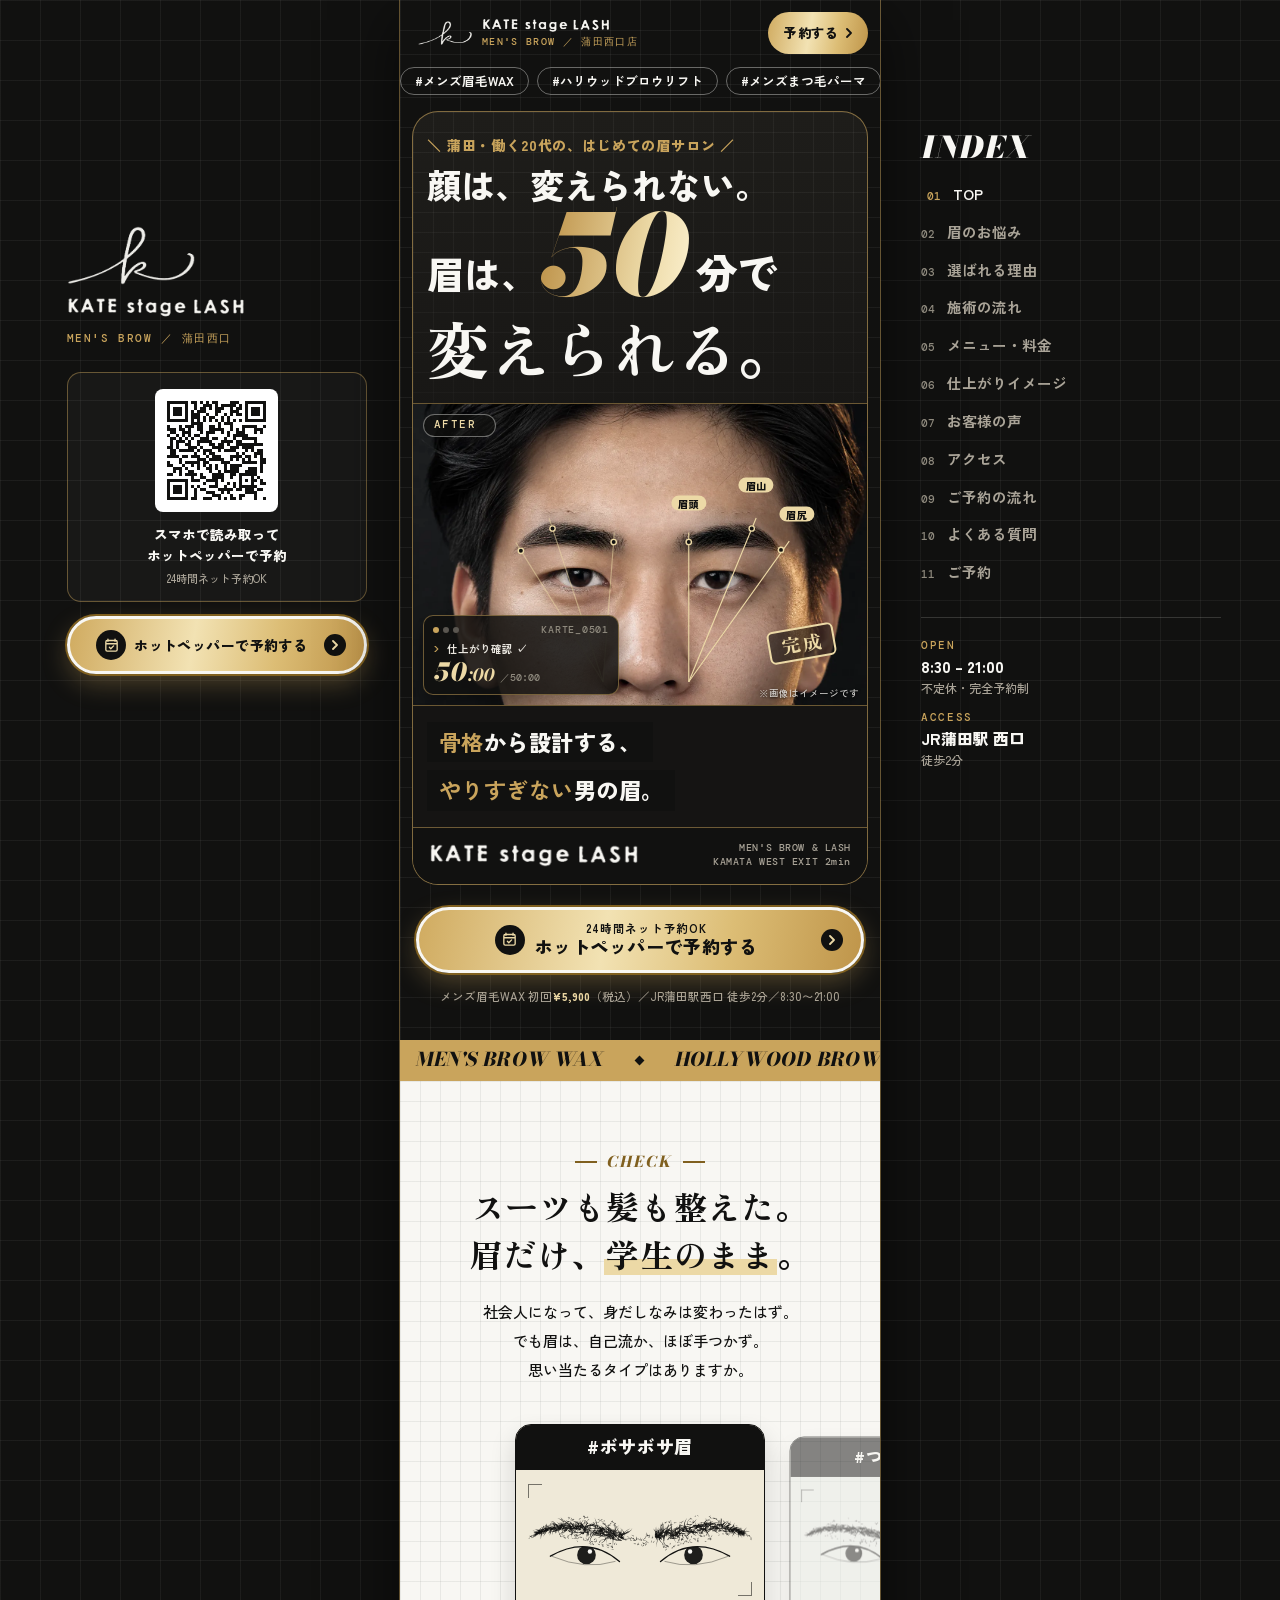
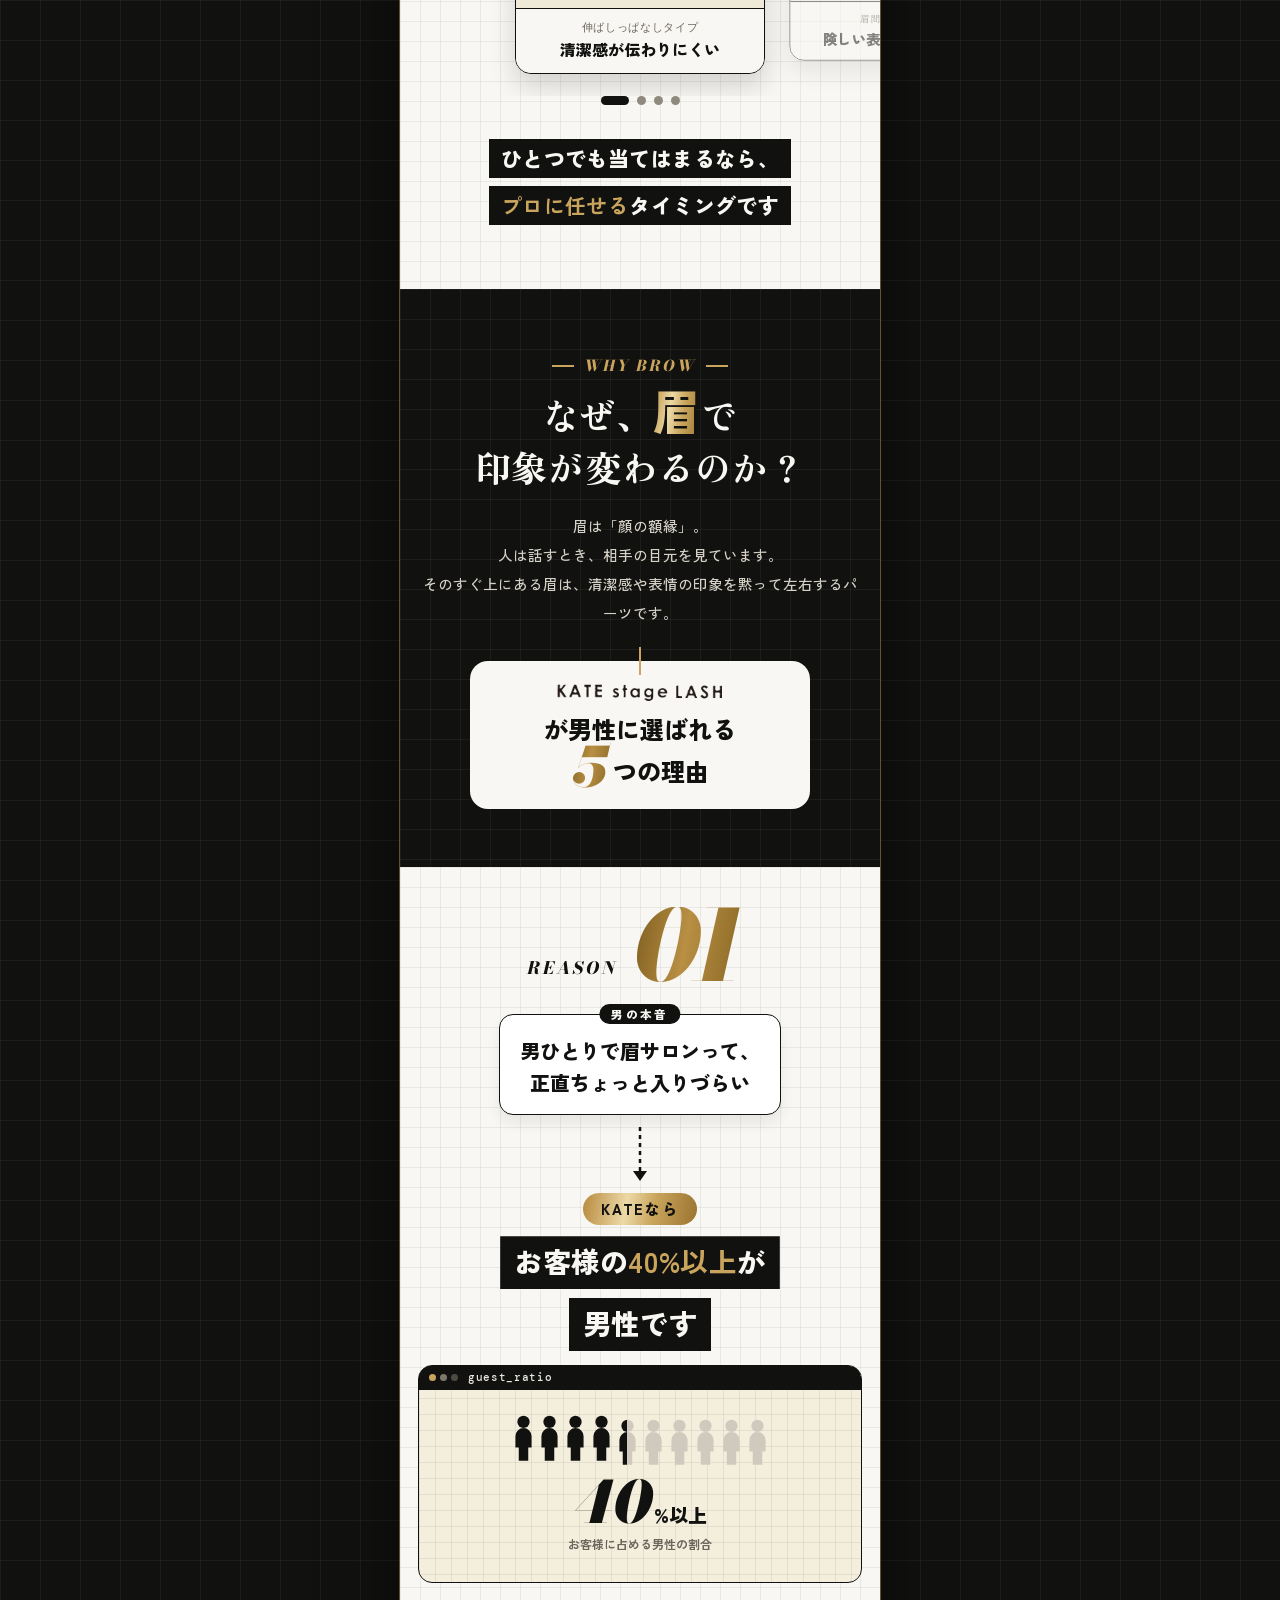
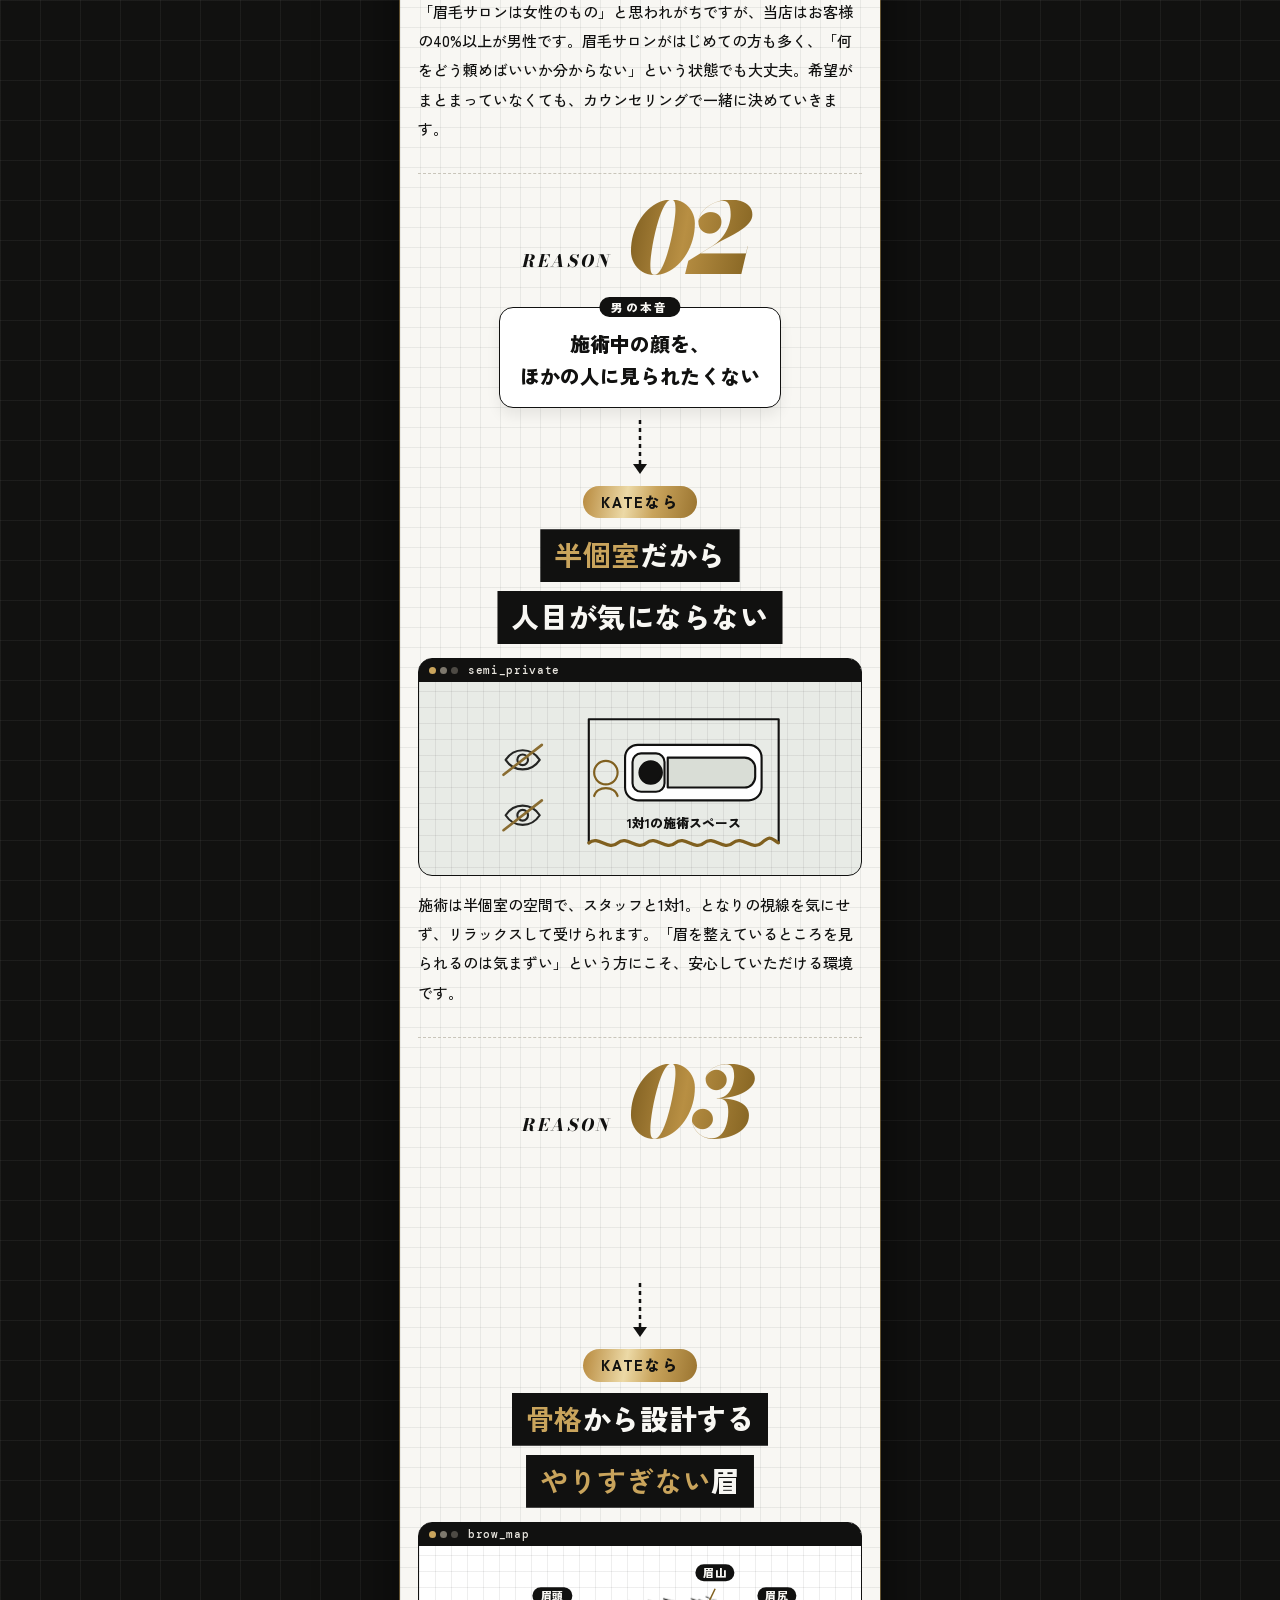
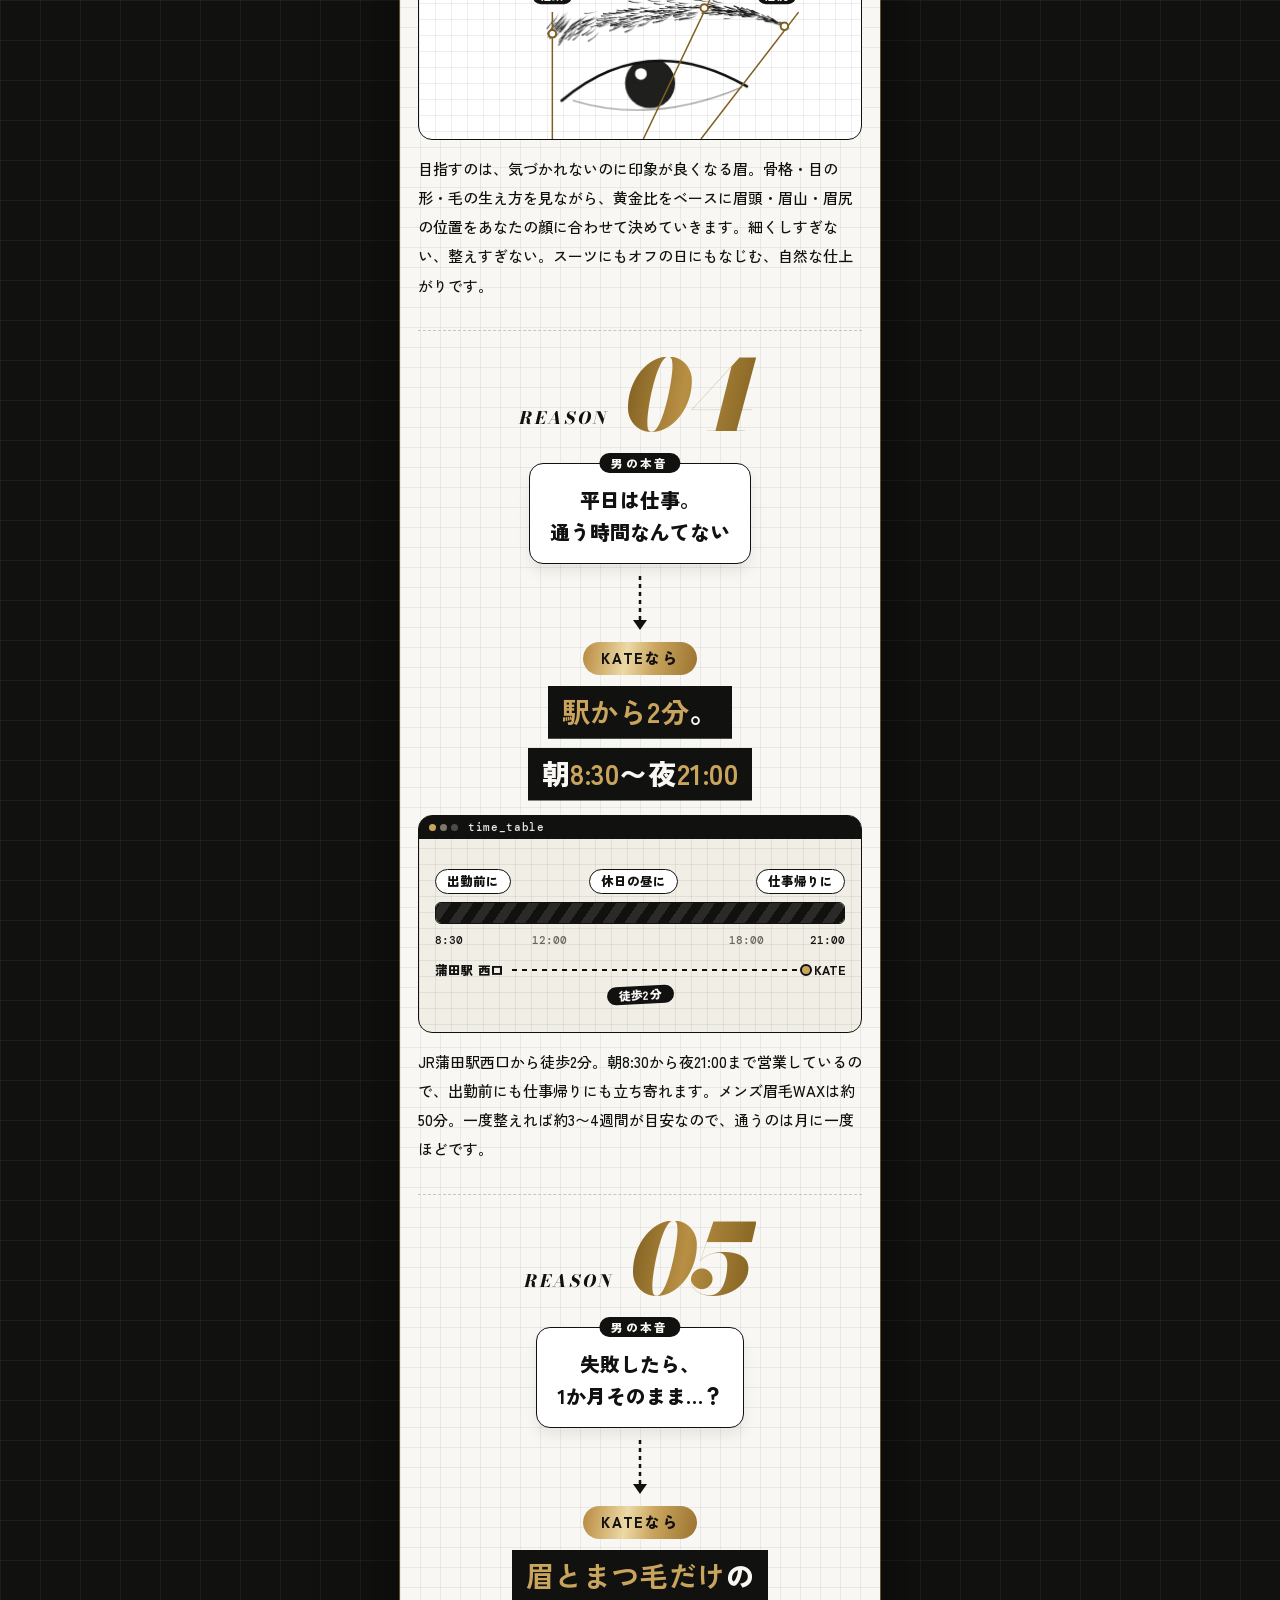
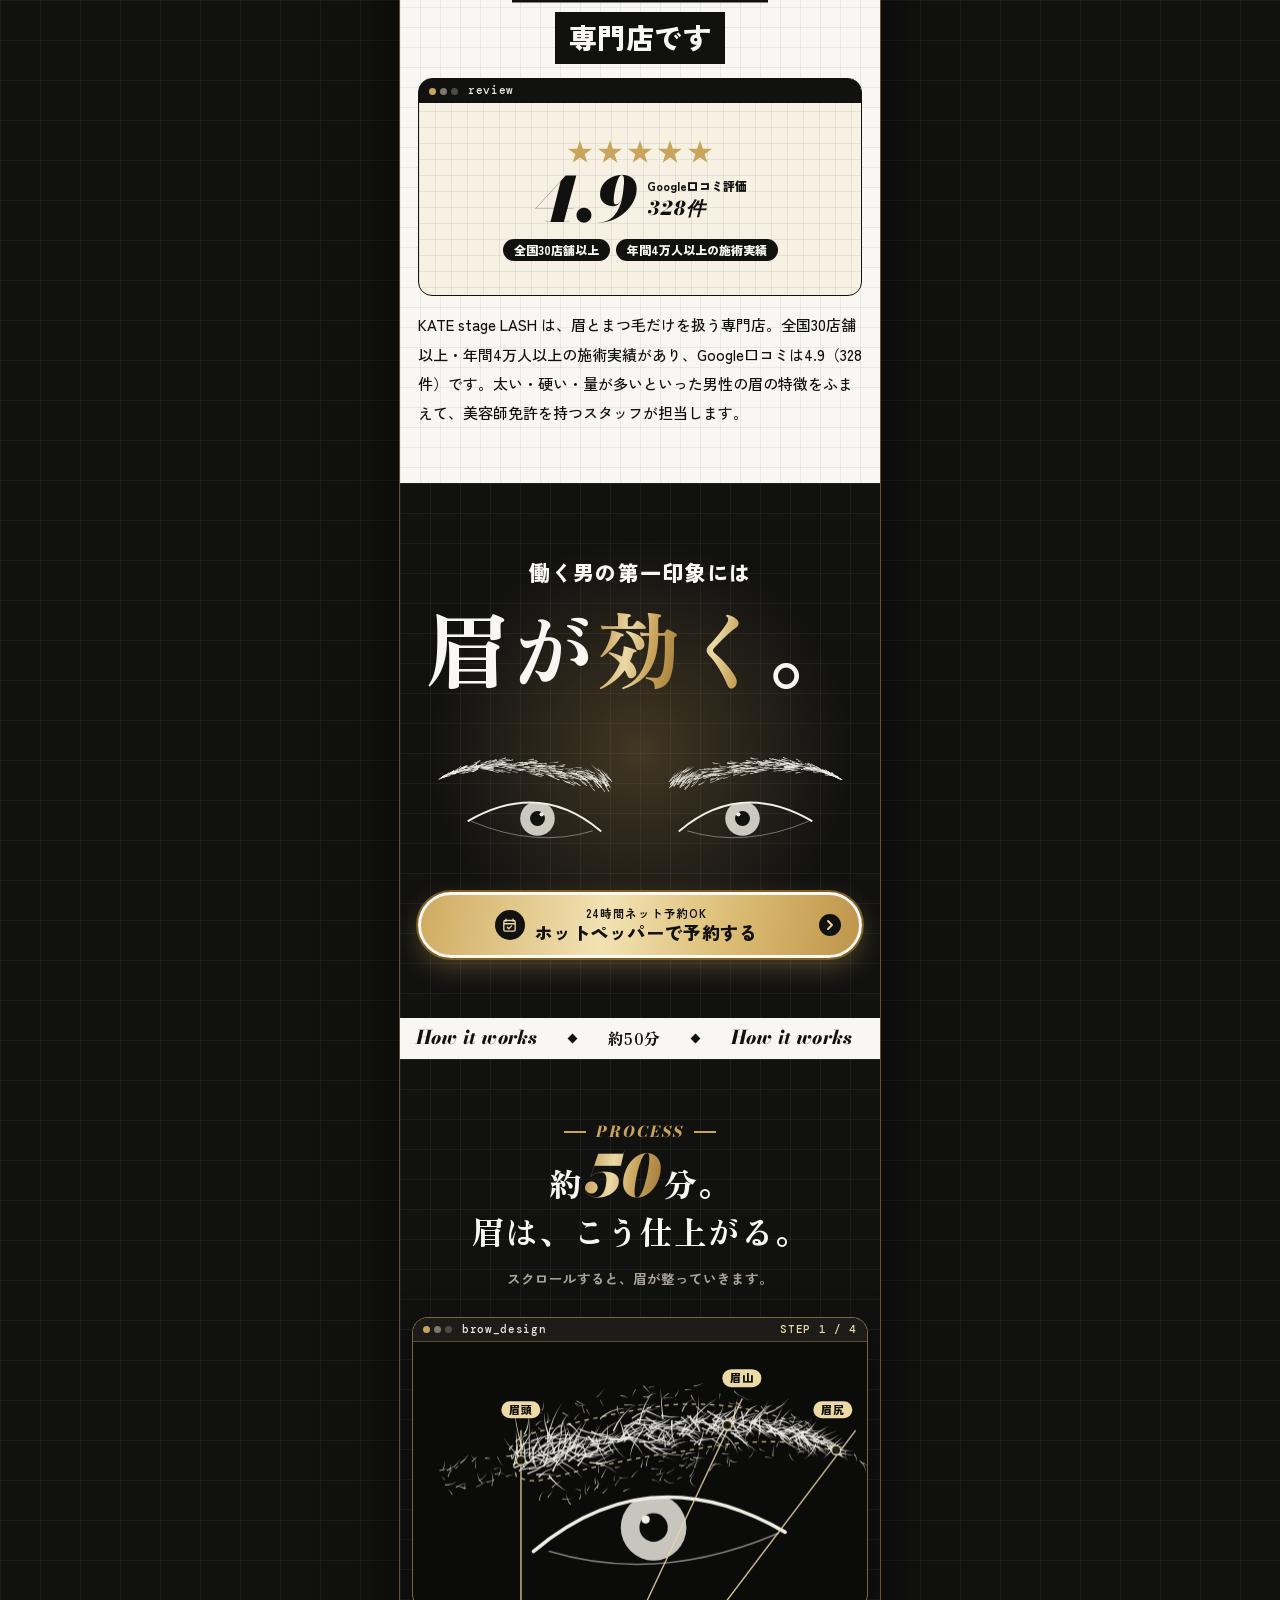
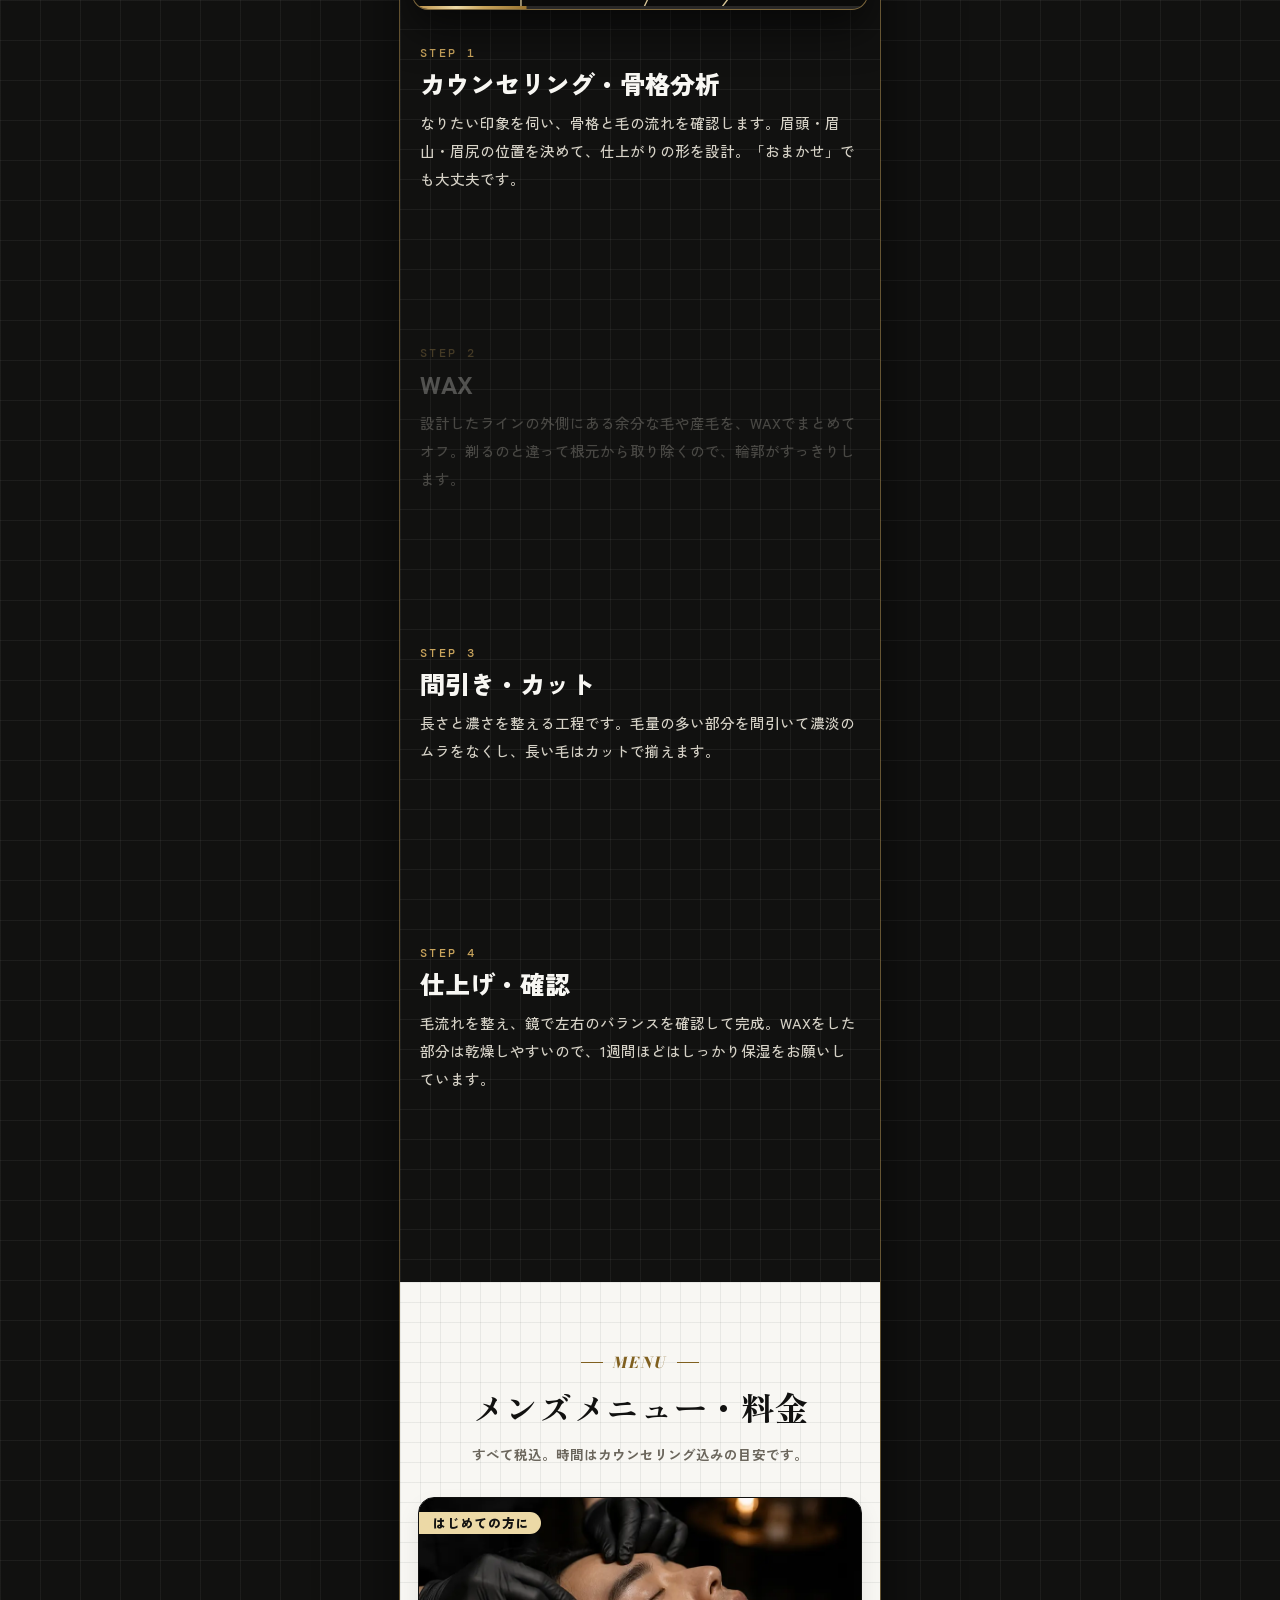
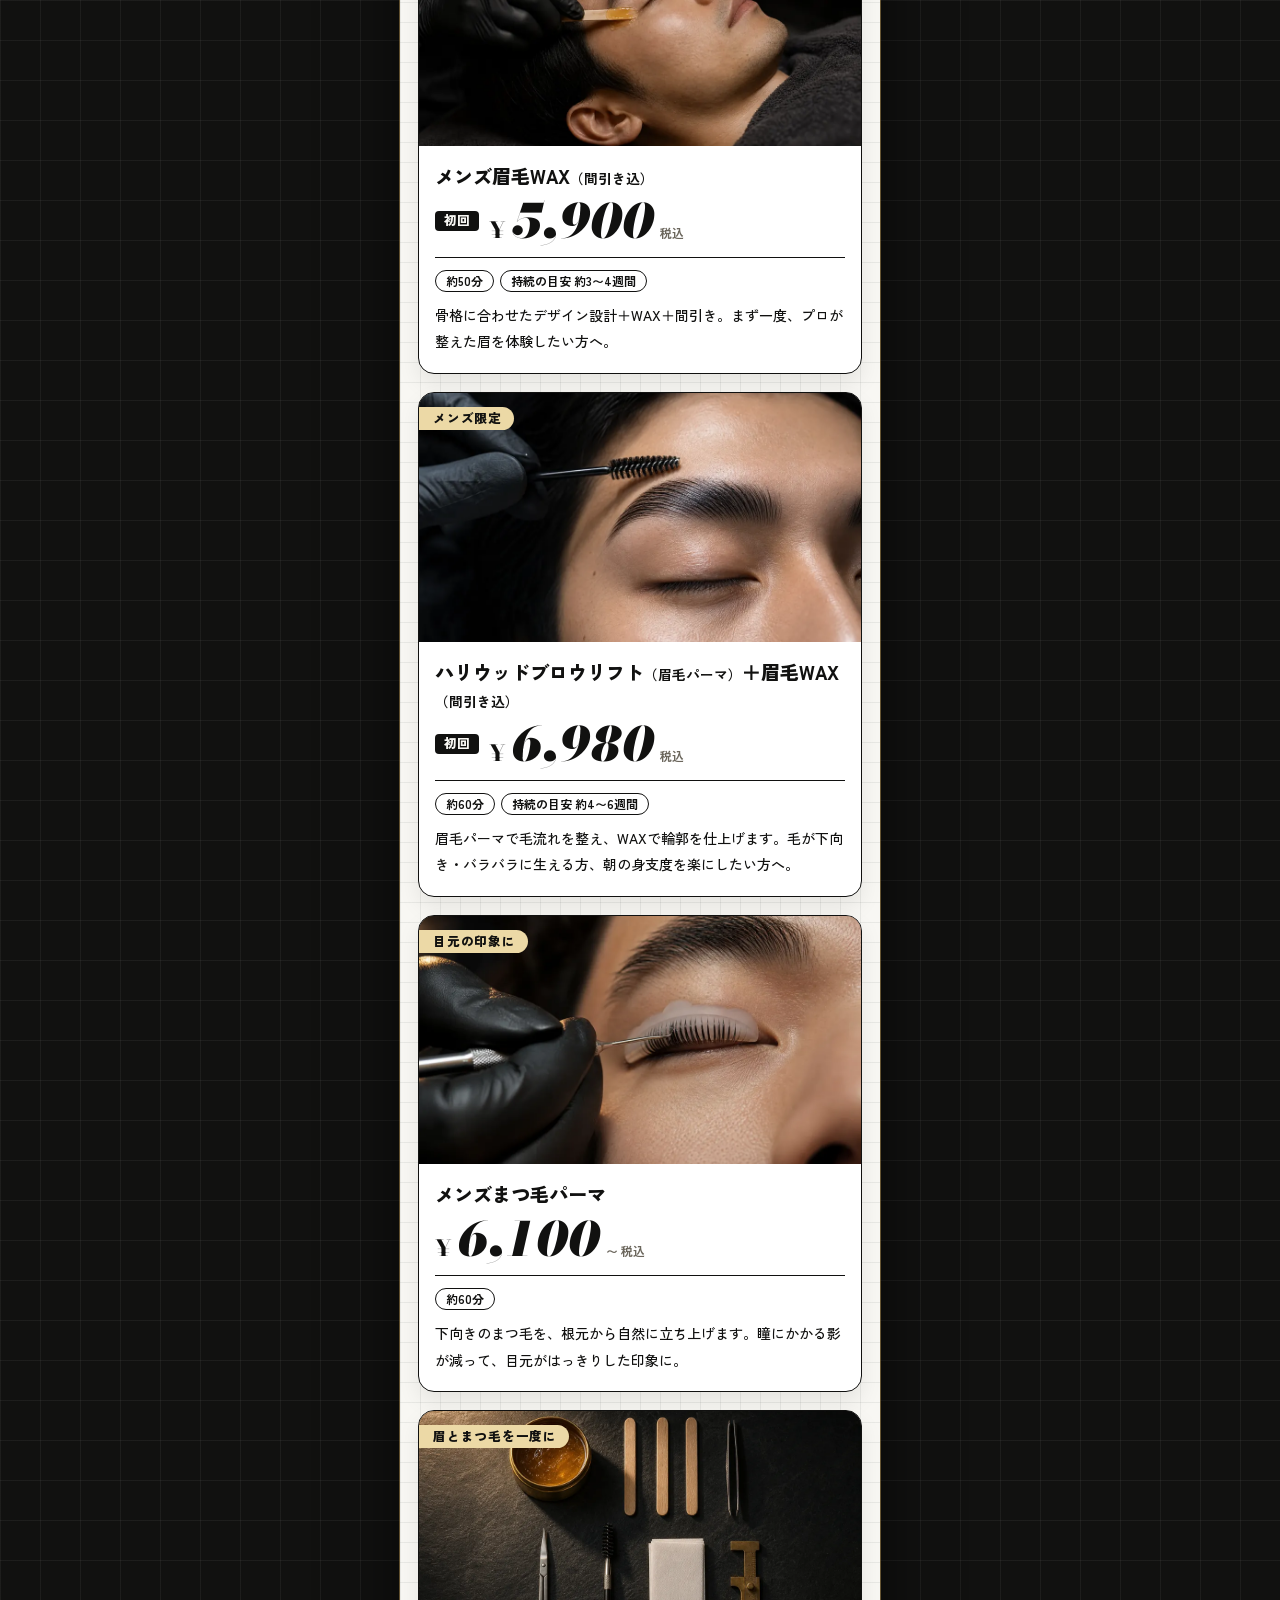
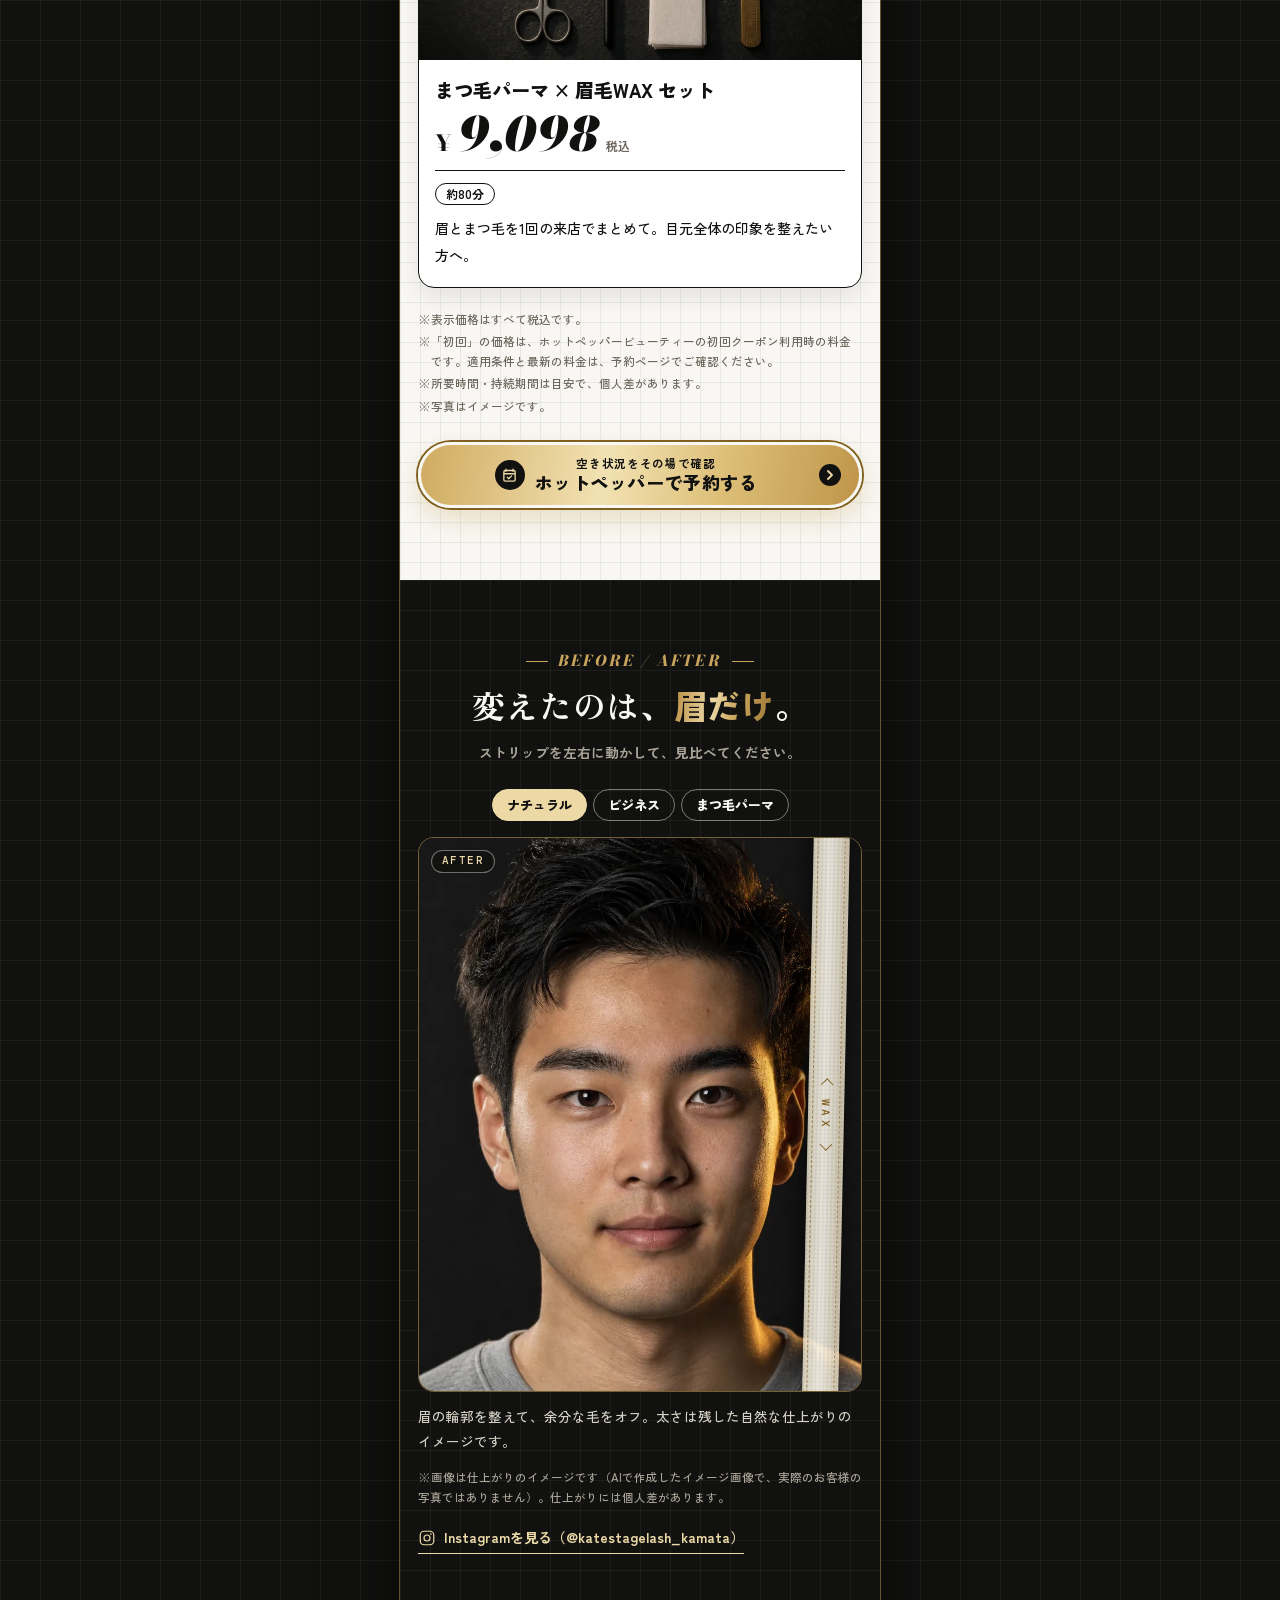
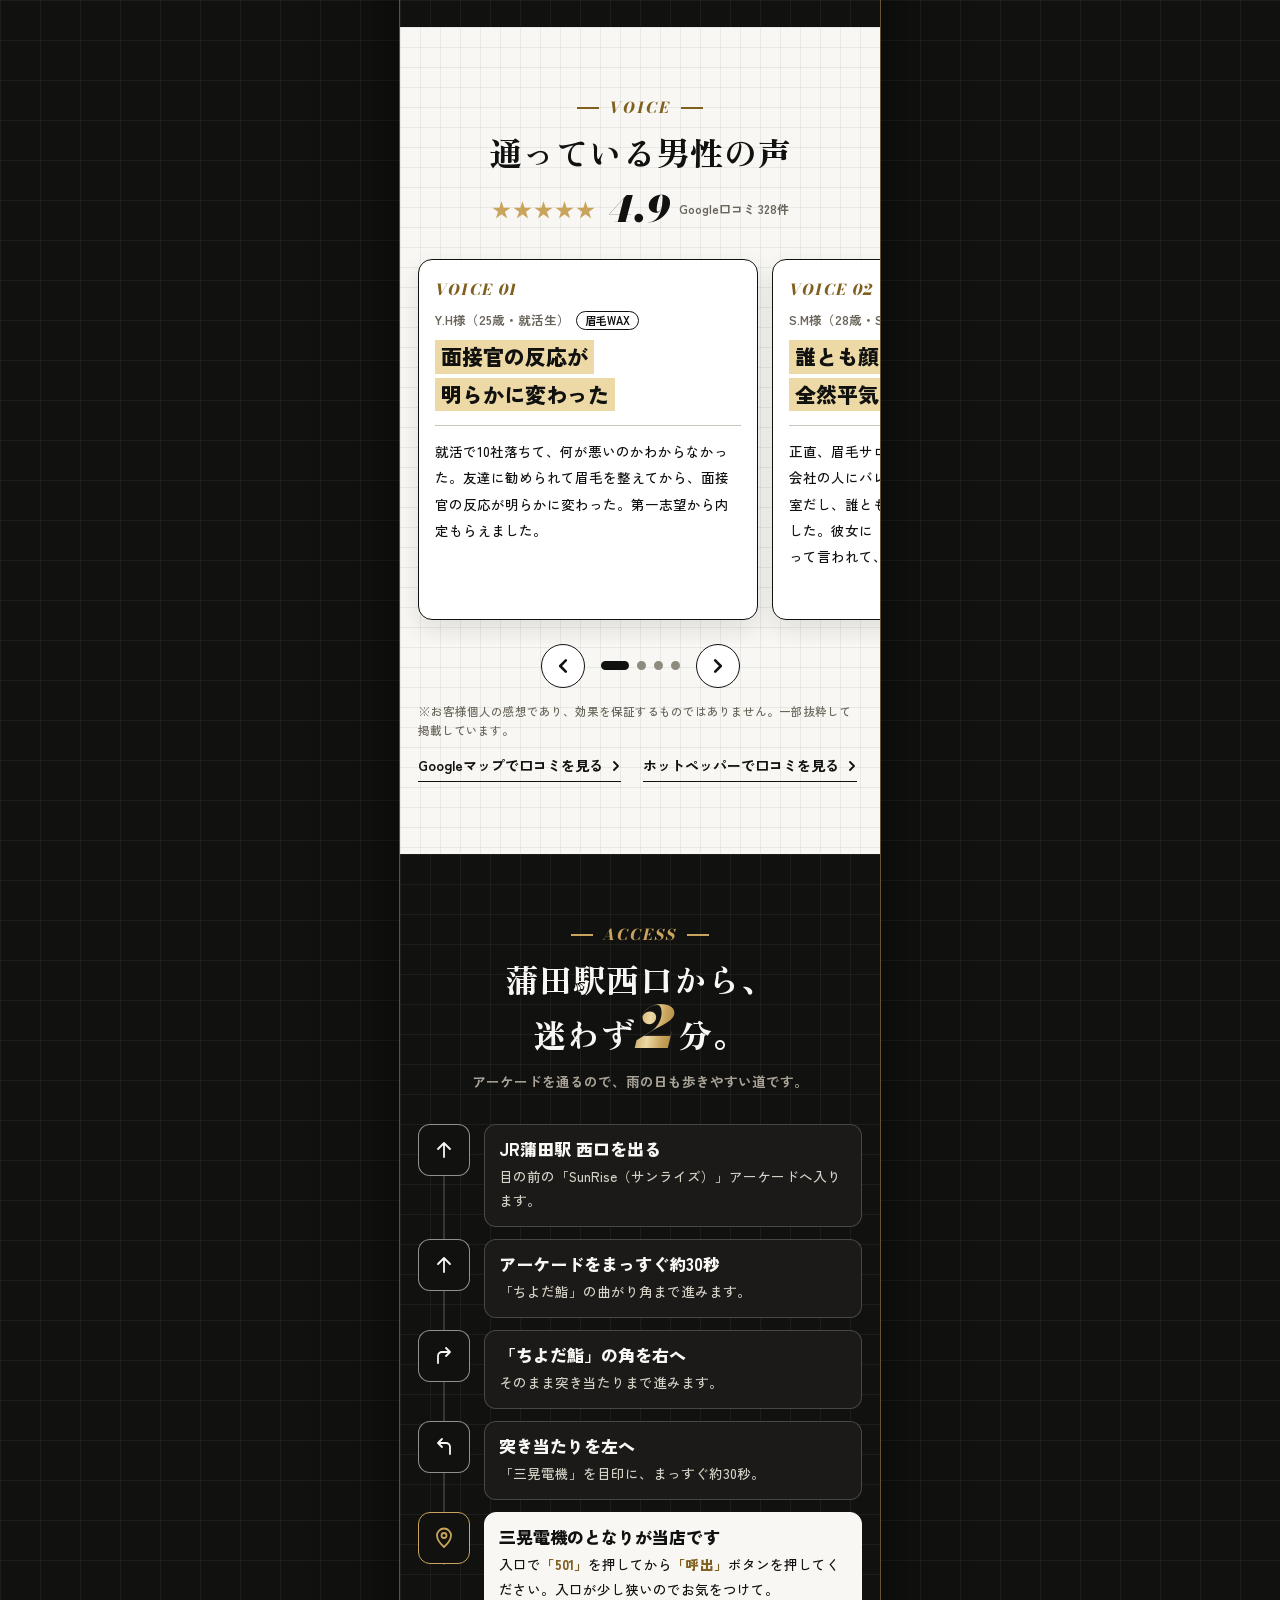
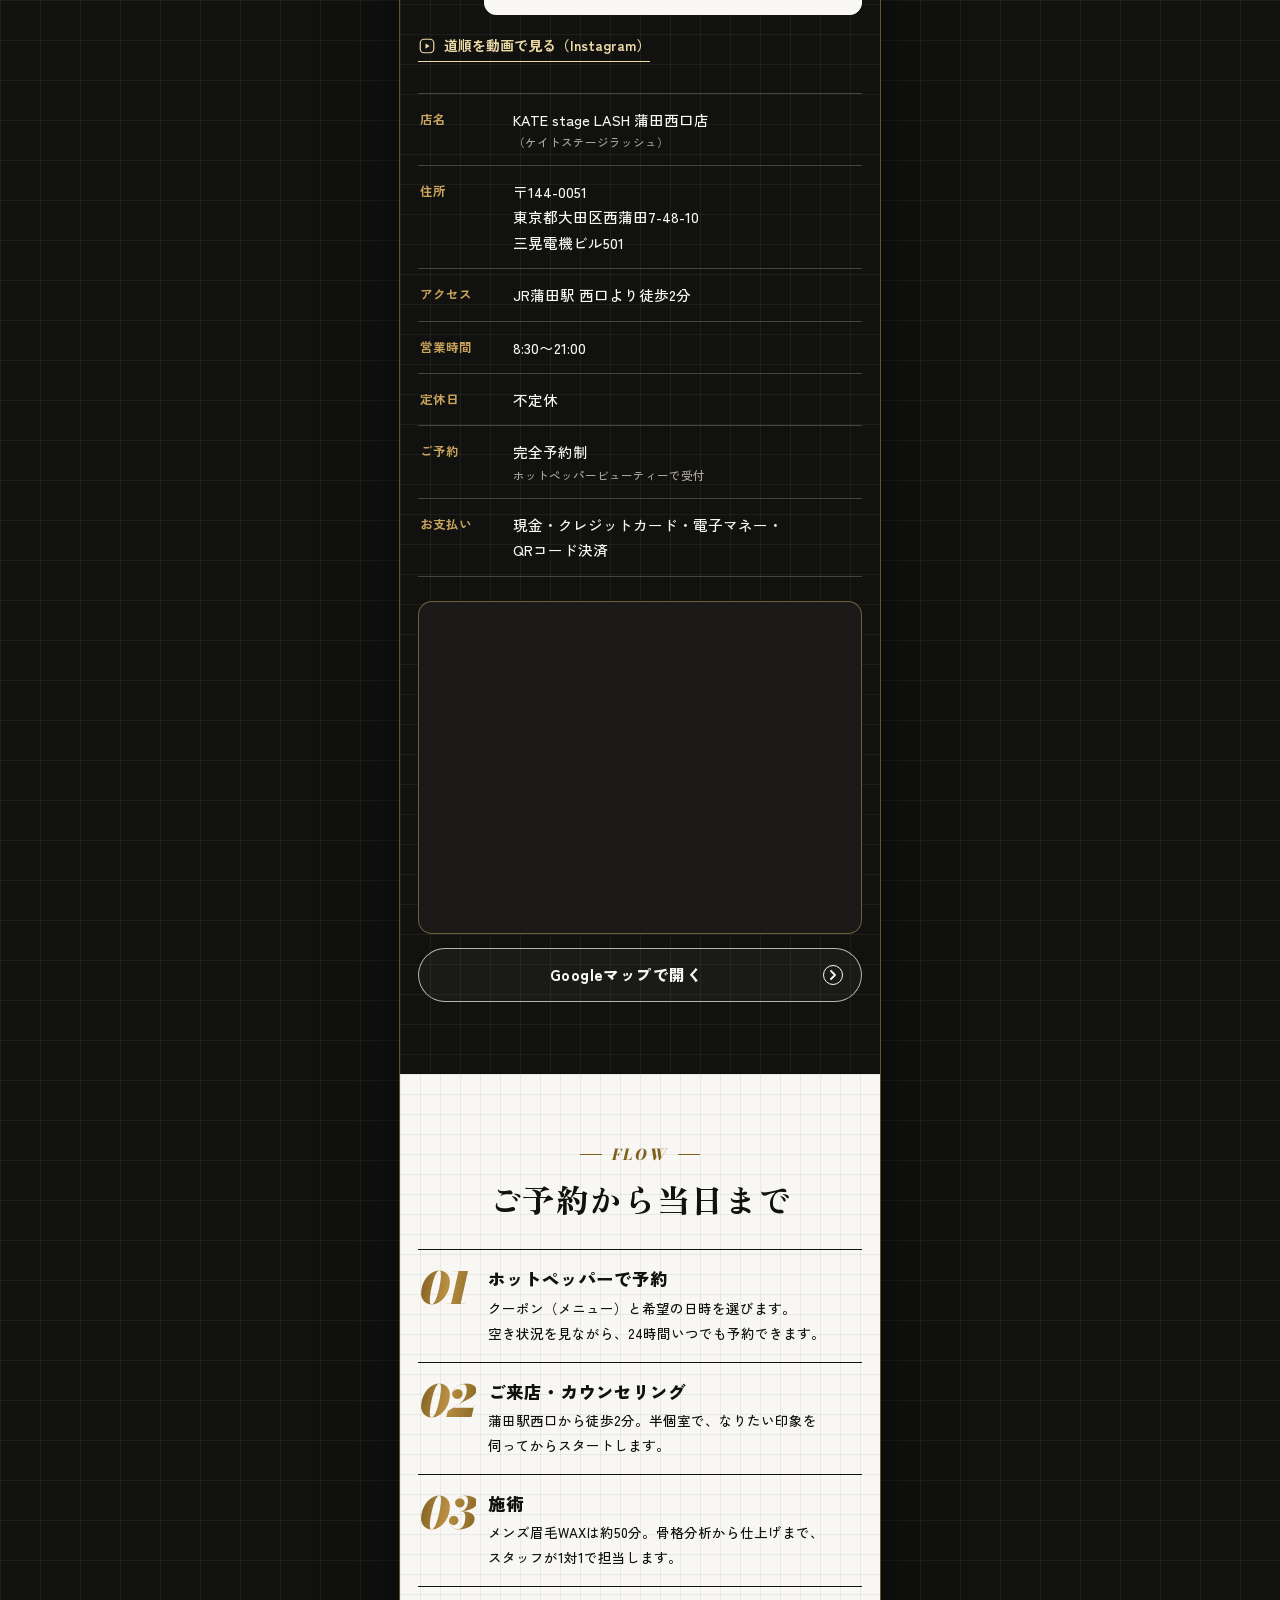
==== commit f203ec4a: "feat: メンズ眉毛ページに計測を入れる（GA4・Google 広告のコンバージョン・Clarity・プライバシーポリシー） - head に Google タグ（GA4 G-29VF3FWBLH・" ====
--- a/index.html
+++ b/index.html
@@ -11,6 +11,40 @@
 <meta name="author" content="KATE stage LASH 蒲田西口店">
 <meta name="robots" content="index, follow, max-image-preview:large">
 <link rel="canonical" href="https://katestagelash.jp/KATE-HP/">
+
+<!-- Google tag (gtag.js)：女性向け LP（/Brand/）と同じ GA4 と Google 広告のアカウントに送る -->
+<script async src="https://www.googletagmanager.com/gtag/js?id=G-29VF3FWBLH"></script>
+<script>
+  window.dataLayer = window.dataLayer || [];
+  function gtag(){dataLayer.push(arguments);}
+  gtag('js', new Date());
+
+  gtag('config', 'G-29VF3FWBLH');
+  gtag('config', 'AW-18561212683');
+
+  /* Google 広告のコンバージョン：ホットペッパーの予約ページへのリンクが押された時に送る。
+     ホットペッパーの口コミページ（/review/）へのリンクは予約ではないので数えない。
+     LINE（エルメの流入経路 s.lmes.jp・直接の友だち追加 lin.ee）は、今はこのページにないが、置いた時に数えられるようにしておく。
+     どのリンクも別タブで開くため、このページの移動は待たせない */
+  document.addEventListener('click', function (event) {
+    var link = event.target && event.target.closest ? event.target.closest('a[href]') : null;
+    if (!link) { return; }
+    if (link.hostname === 'beauty.hotpepper.jp' && link.pathname.indexOf('/review/') === -1) {
+      gtag('event', 'conversion', {'send_to': 'AW-18561212683/3yEOCLPtw7odEIvC1pJF'});
+    } else if (link.hostname === 's.lmes.jp' || link.hostname === 'lin.ee') {
+      gtag('event', 'conversion', {'send_to': 'AW-18561212683/19mHCLbtw7odEIvC1pJF'});
+    }
+  });
+</script>
+
+<!-- Microsoft Clarity（ヒートマップ・操作の再生）。女性向け LP と同じプロジェクト。ページ内の細かい計測は js/measure.js -->
+<script type="text/javascript">
+    (function(c,l,a,r,i,t,y){
+        c[a]=c[a]||function(){(c[a].q=c[a].q||[]).push(arguments)};
+        t=l.createElement(r);t.async=1;t.src="https://www.clarity.ms/tag/"+i;
+        y=l.getElementsByTagName(r)[0];y.parentNode.insertBefore(t,y);
+    })(window, document, "clarity", "script", "zfv01oyk04");
+</script>
 
 <meta property="og:type" content="website">
 <meta property="og:url" content="https://katestagelash.jp/KATE-HP/">
@@ -33,7 +67,7 @@
 <link rel="preconnect" href="https://fonts.gstatic.com" crossorigin>
 <link rel="stylesheet" href="https://fonts.googleapis.com/css2?family=Bodoni+Moda:ital,opsz,wght@0,6..96,700..900;1,6..96,600..900&amp;family=DM+Mono:wght@400;500&amp;family=Zen+Kaku+Gothic+New:wght@500;700;900&amp;family=Zen+Old+Mincho:wght@700;900&amp;display=swap">
 <link rel="preload" as="image" href="assets/images/hero-before.webp" fetchpriority="high">
-<link rel="stylesheet" href="css/style.css?v=20261115b">
+<link rel="stylesheet" href="css/style.css?v=20261119">
 
 <script type="application/ld+json">
 {
@@ -764,6 +798,7 @@
         <a href="https://www.instagram.com/katestagelash_kamata/" target="_blank" rel="noopener noreferrer" aria-label="Instagram"><svg viewBox="0 0 24 24" aria-hidden="true"><rect x="3" y="3" width="18" height="18" rx="5" fill="none" stroke="currentColor" stroke-width="1.6"/><circle cx="12" cy="12" r="4" fill="none" stroke="currentColor" stroke-width="1.6"/><circle cx="17.2" cy="6.8" r="1.1" fill="currentColor"/></svg></a>
       </div>
       <p class="foot__addr">KATE stage LASH 蒲田西口店<br>東京都大田区西蒲田7-48-10 三晃電機ビル501</p>
+      <p class="foot__note">当サイトでは、サイトの改善と広告の効果測定のため、Google アナリティクス・Google 広告・Microsoft Clarity でご利用状況を記録しています。くわしくは<a href="privacy.html">プライバシーポリシー</a>をご覧ください。</p>
       <p class="foot__copy">&copy; 2026 KATE stage LASH 蒲田西口店</p>
     </footer>
   </main>
@@ -791,5 +826,6 @@
 </div>
 
 <script src="js/main.js?v=20261115b" defer></script>
+<script src="js/measure.js?v=20261119" defer></script>
 </body>
 </html>
--- a/css/style.css
+++ b/css/style.css
@@ -609,6 +609,8 @@
 .foot__sns a:hover{background:var(--paper);color:var(--ink)}
 .foot__sns svg{width:20px;height:20px}
 .foot__addr{margin-top:20px;font-size:12px;line-height:1.8}
+.foot__note{max-width:32em;margin:16px auto 0;font-size:11.5px;line-height:1.7;text-align:left}
+.foot__note a{color:#d5d1c6}
 .foot__copy{margin-top:10px;font-family:var(--f-mono);font-size:10.5px;letter-spacing:.06em}
 @media (min-width:1024px){.foot{padding-bottom:44px}}
 
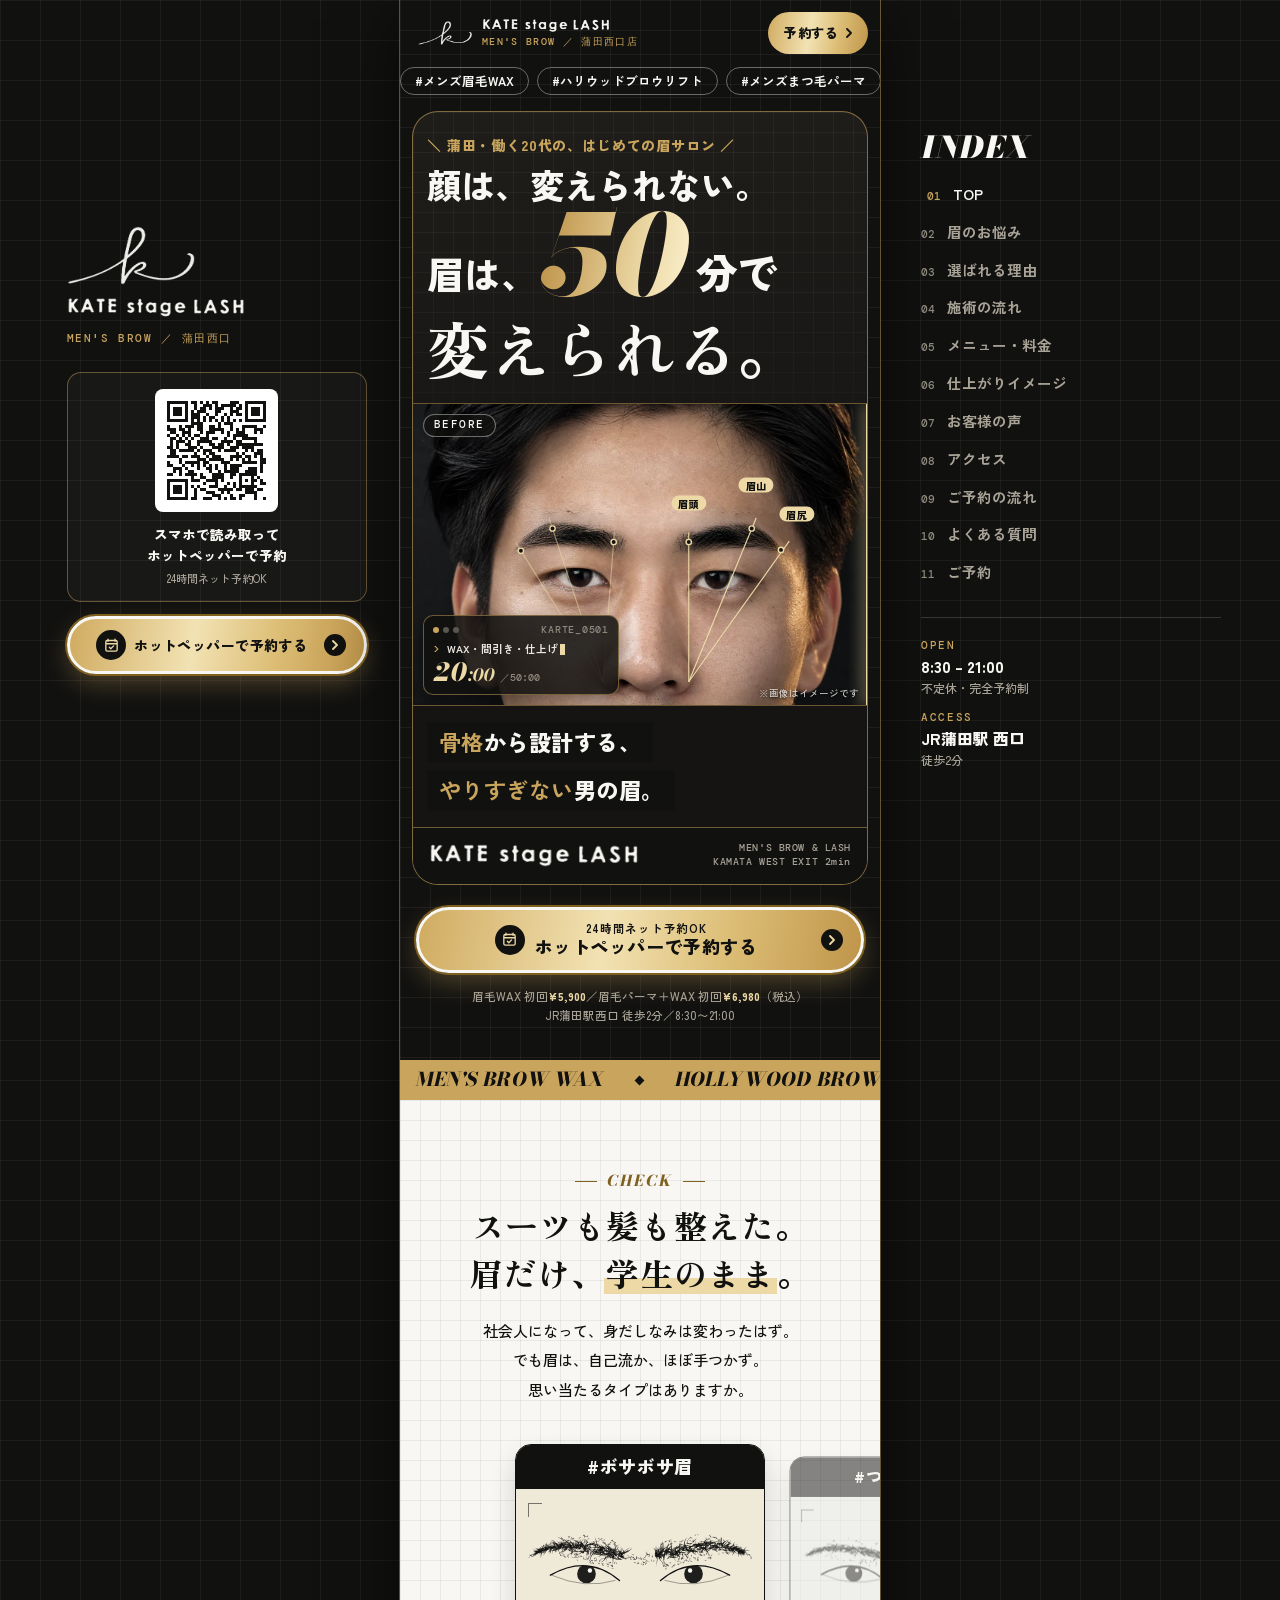
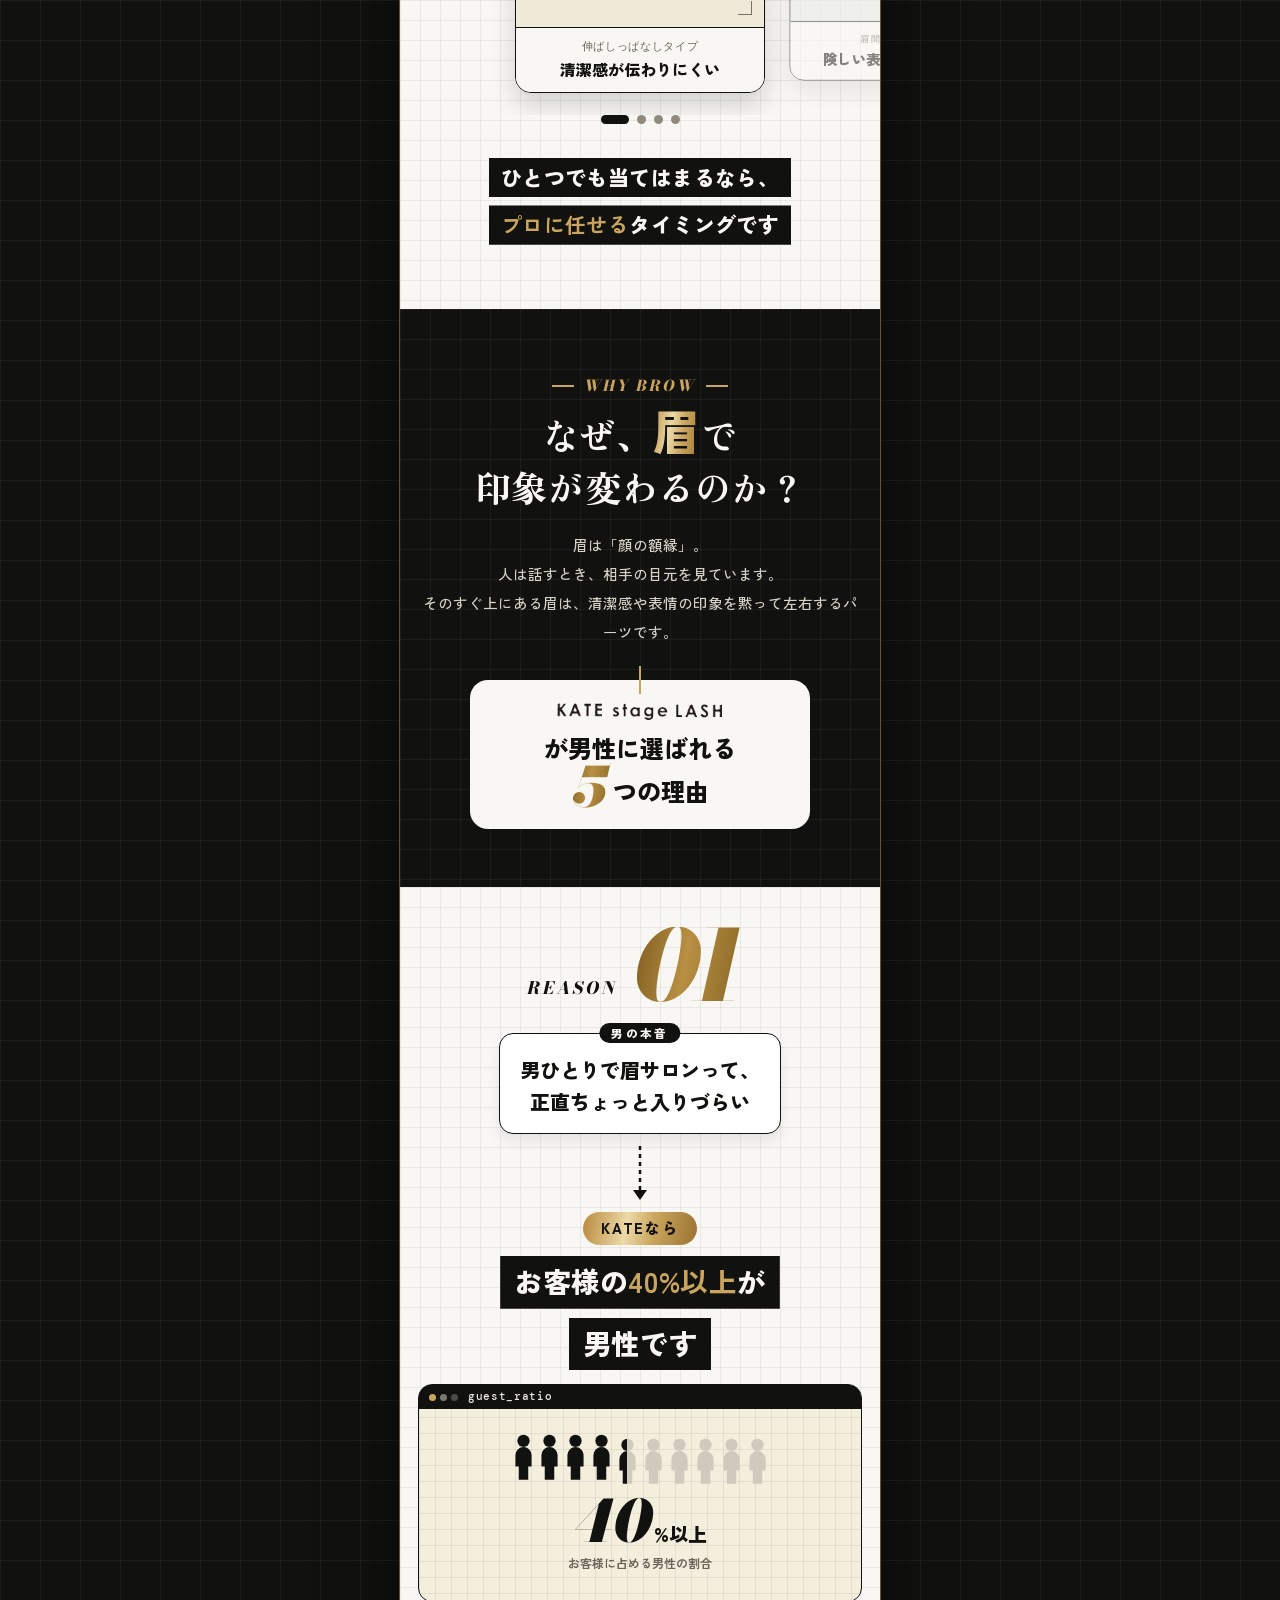
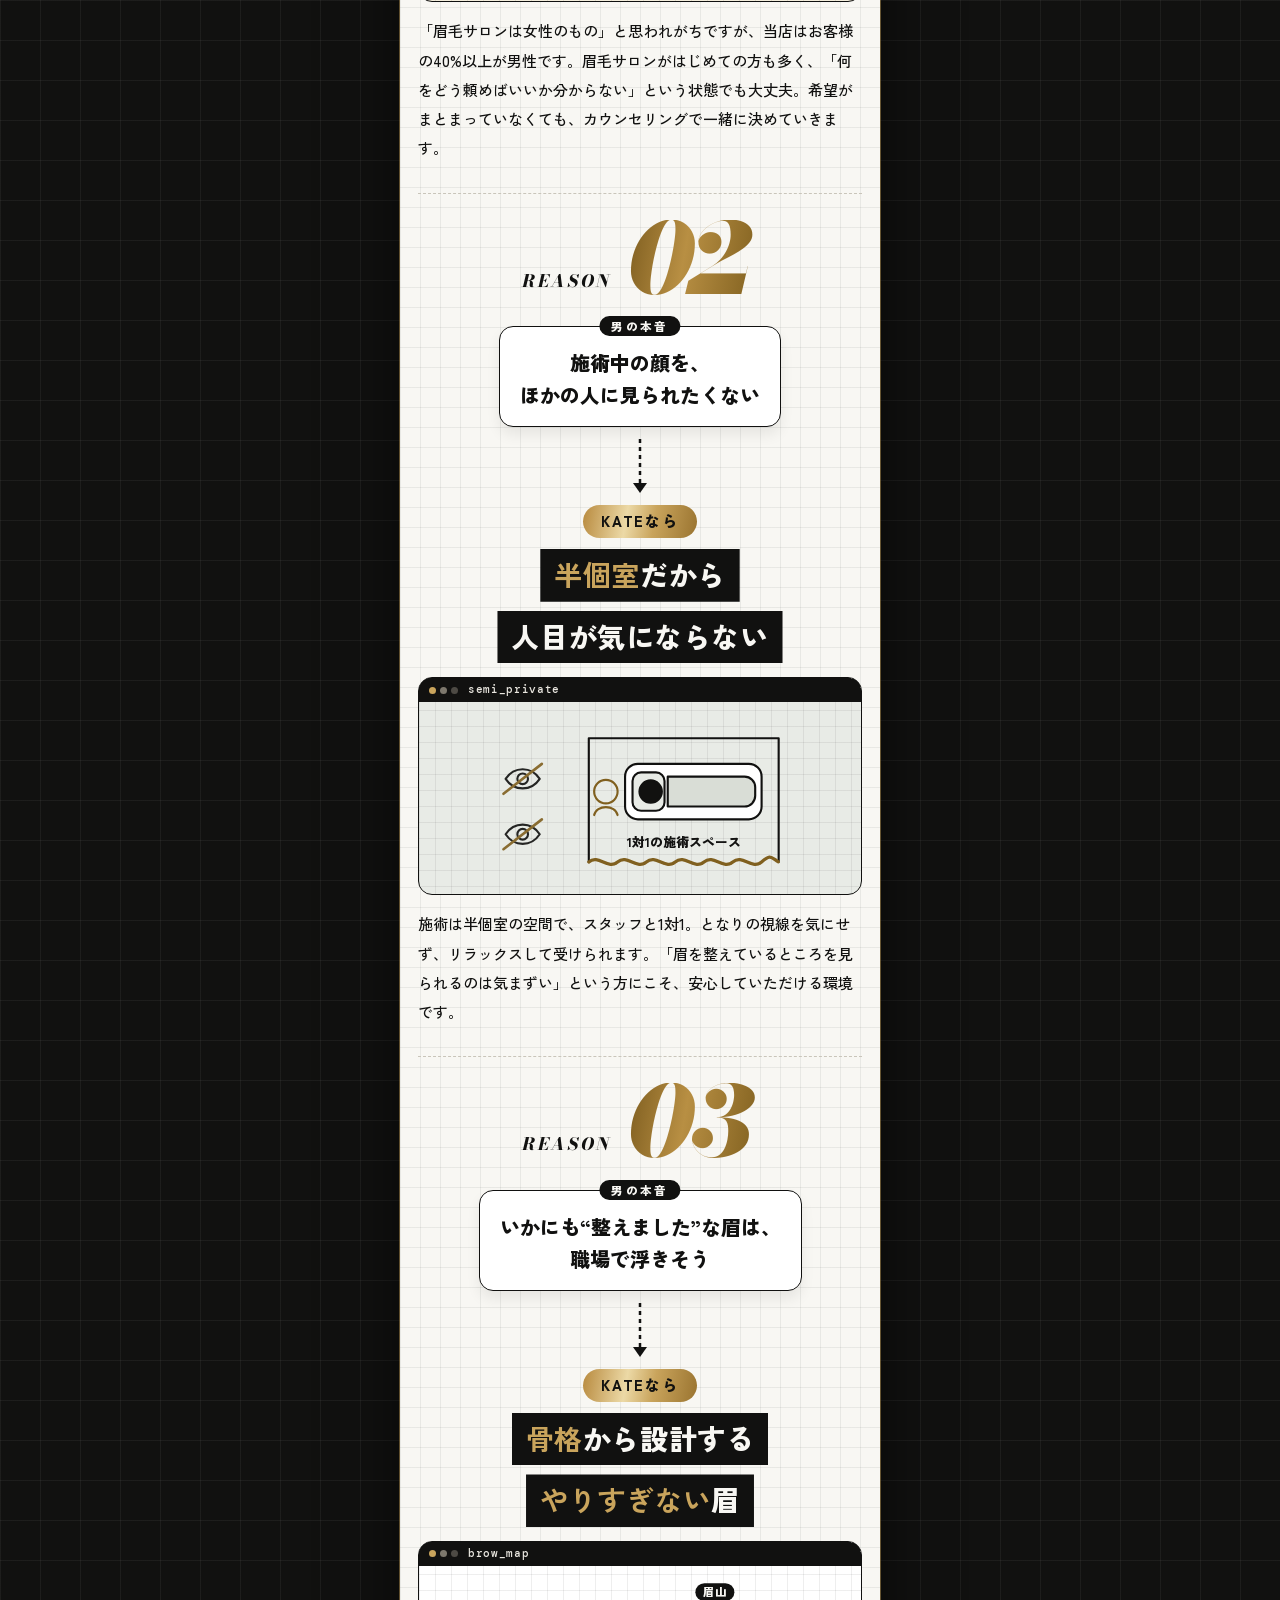
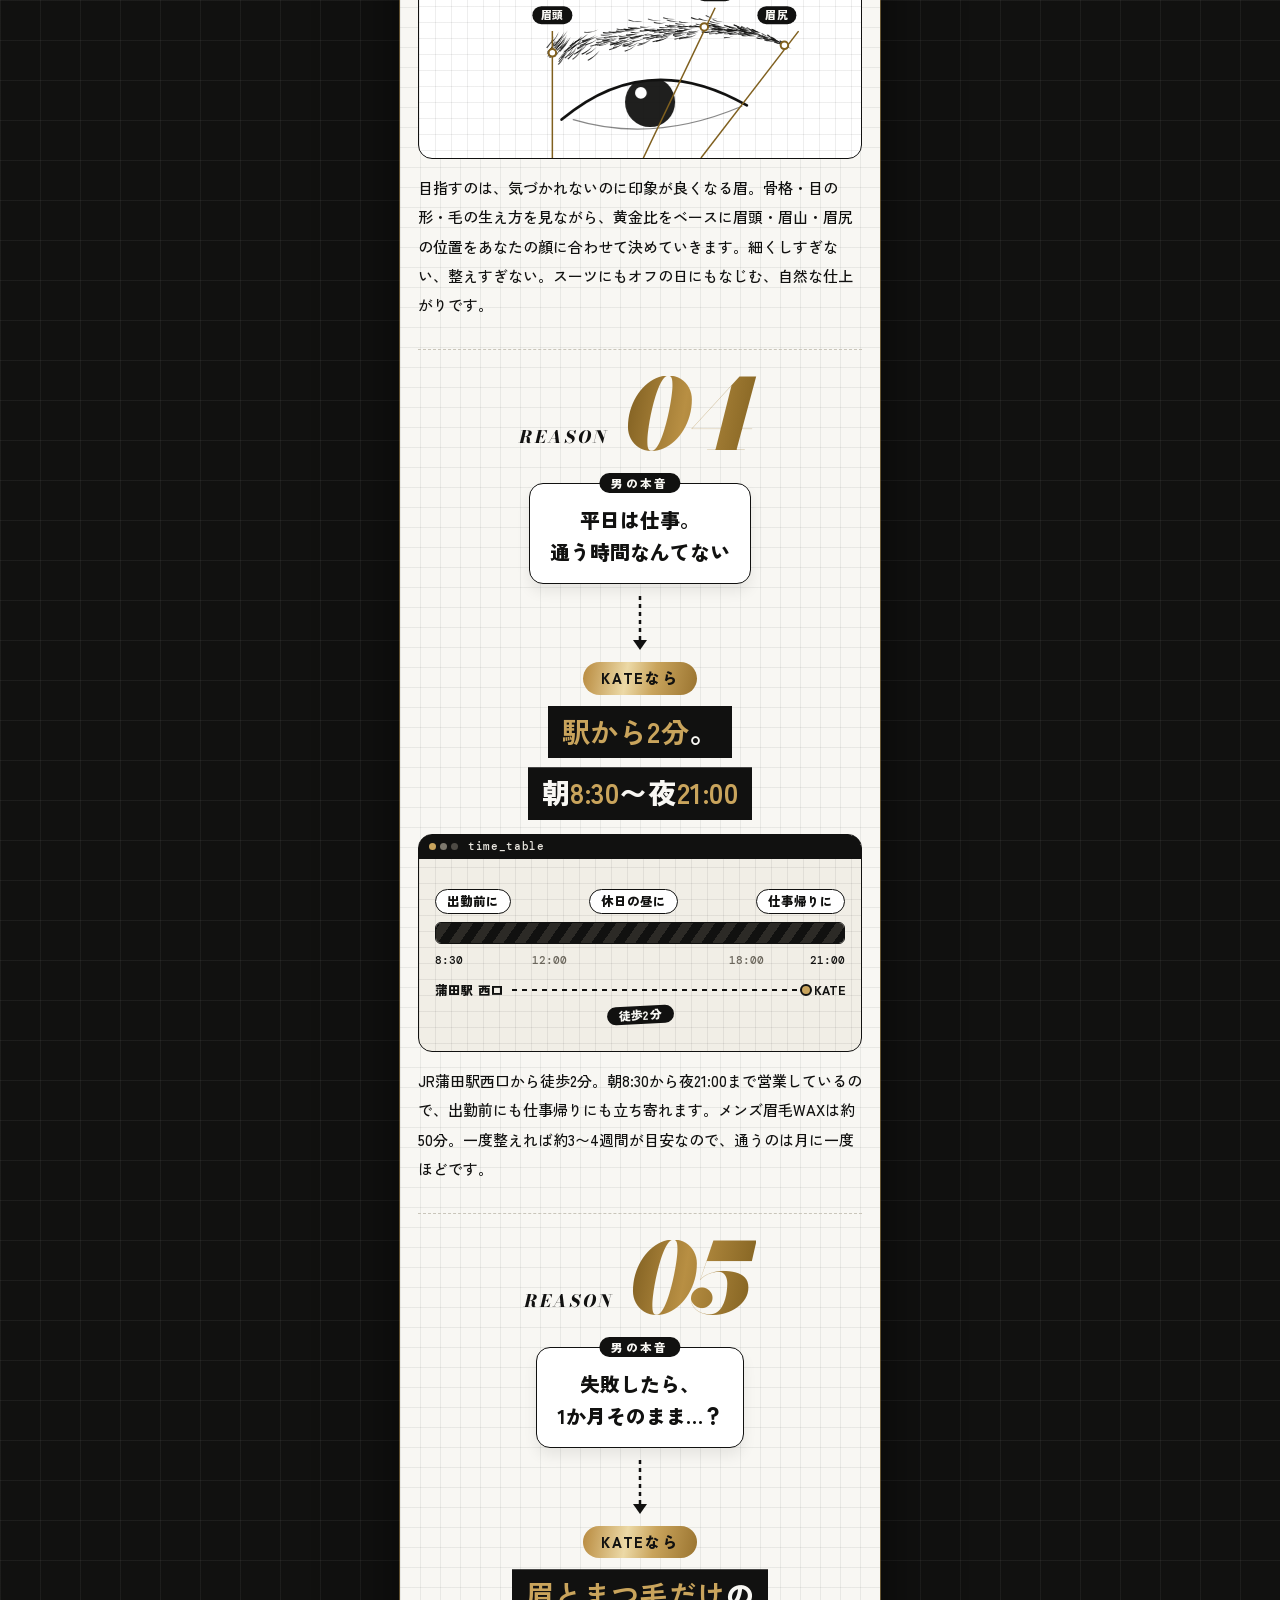
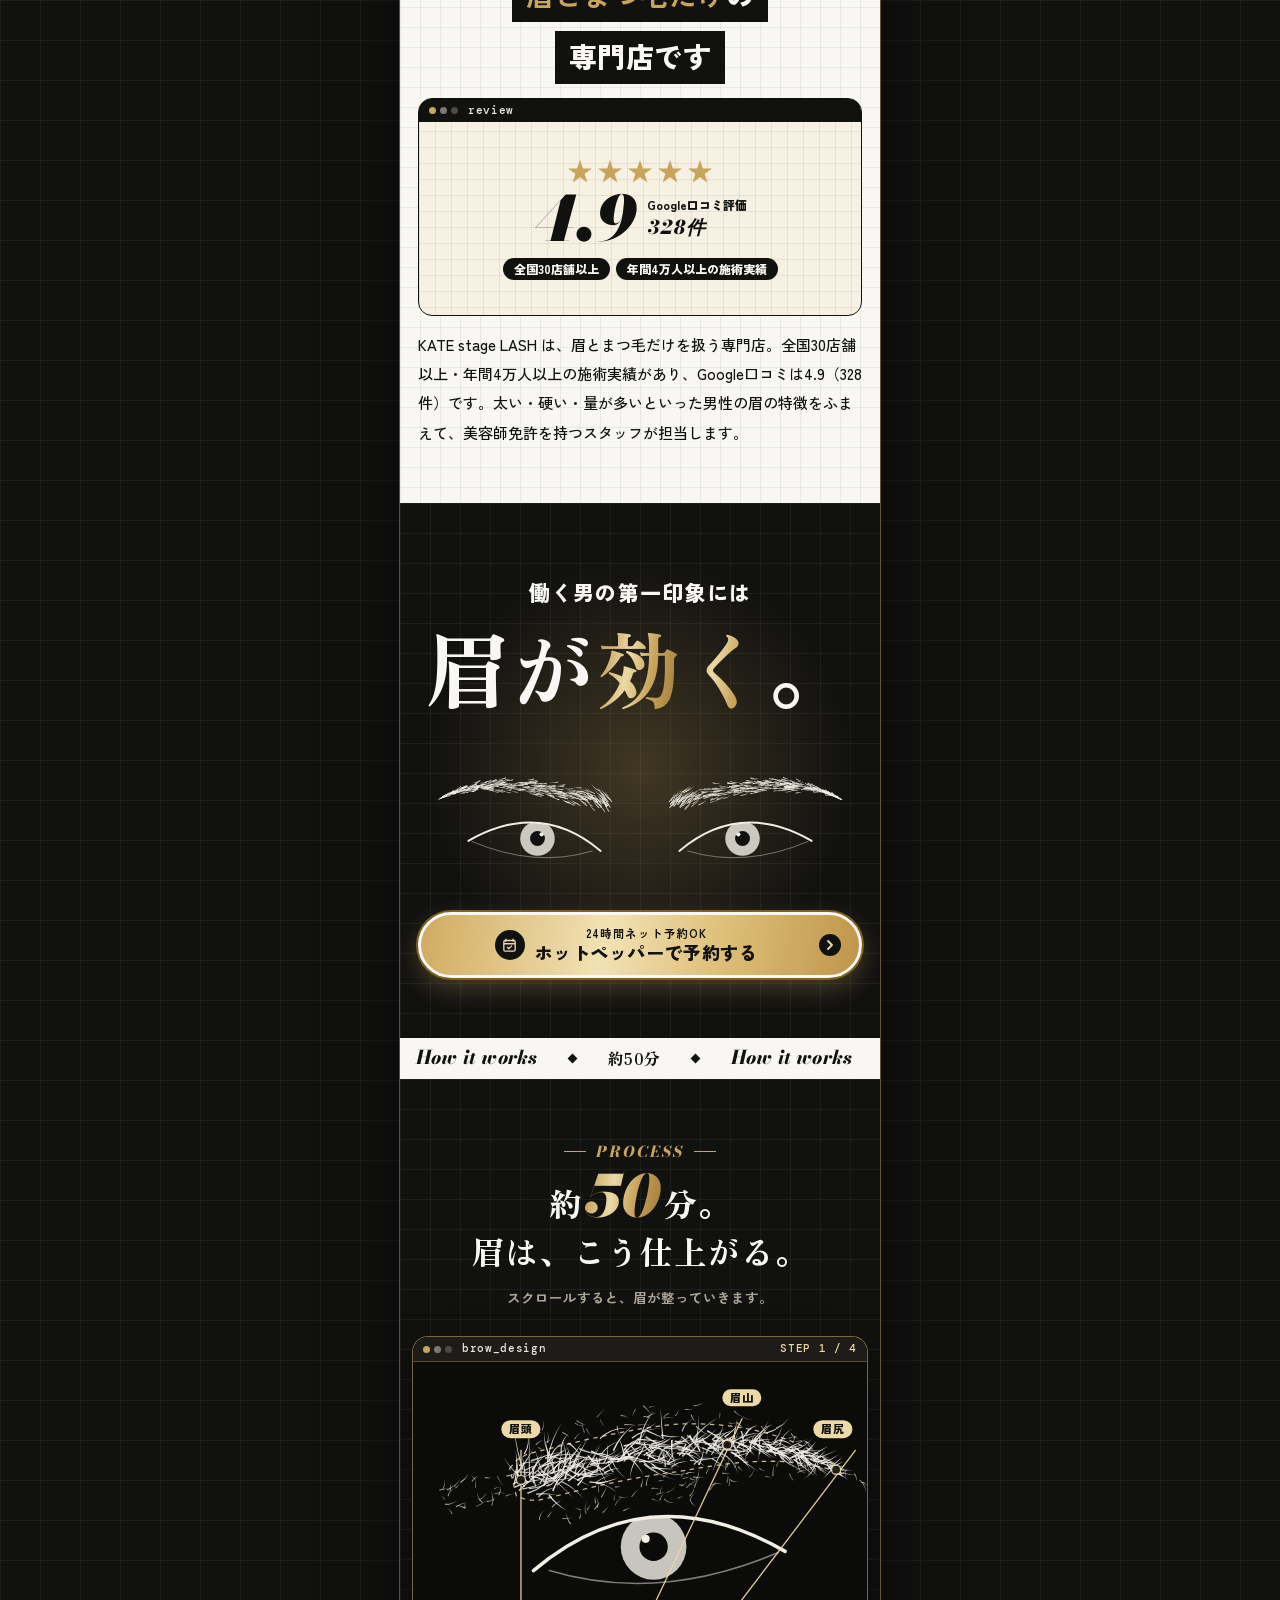
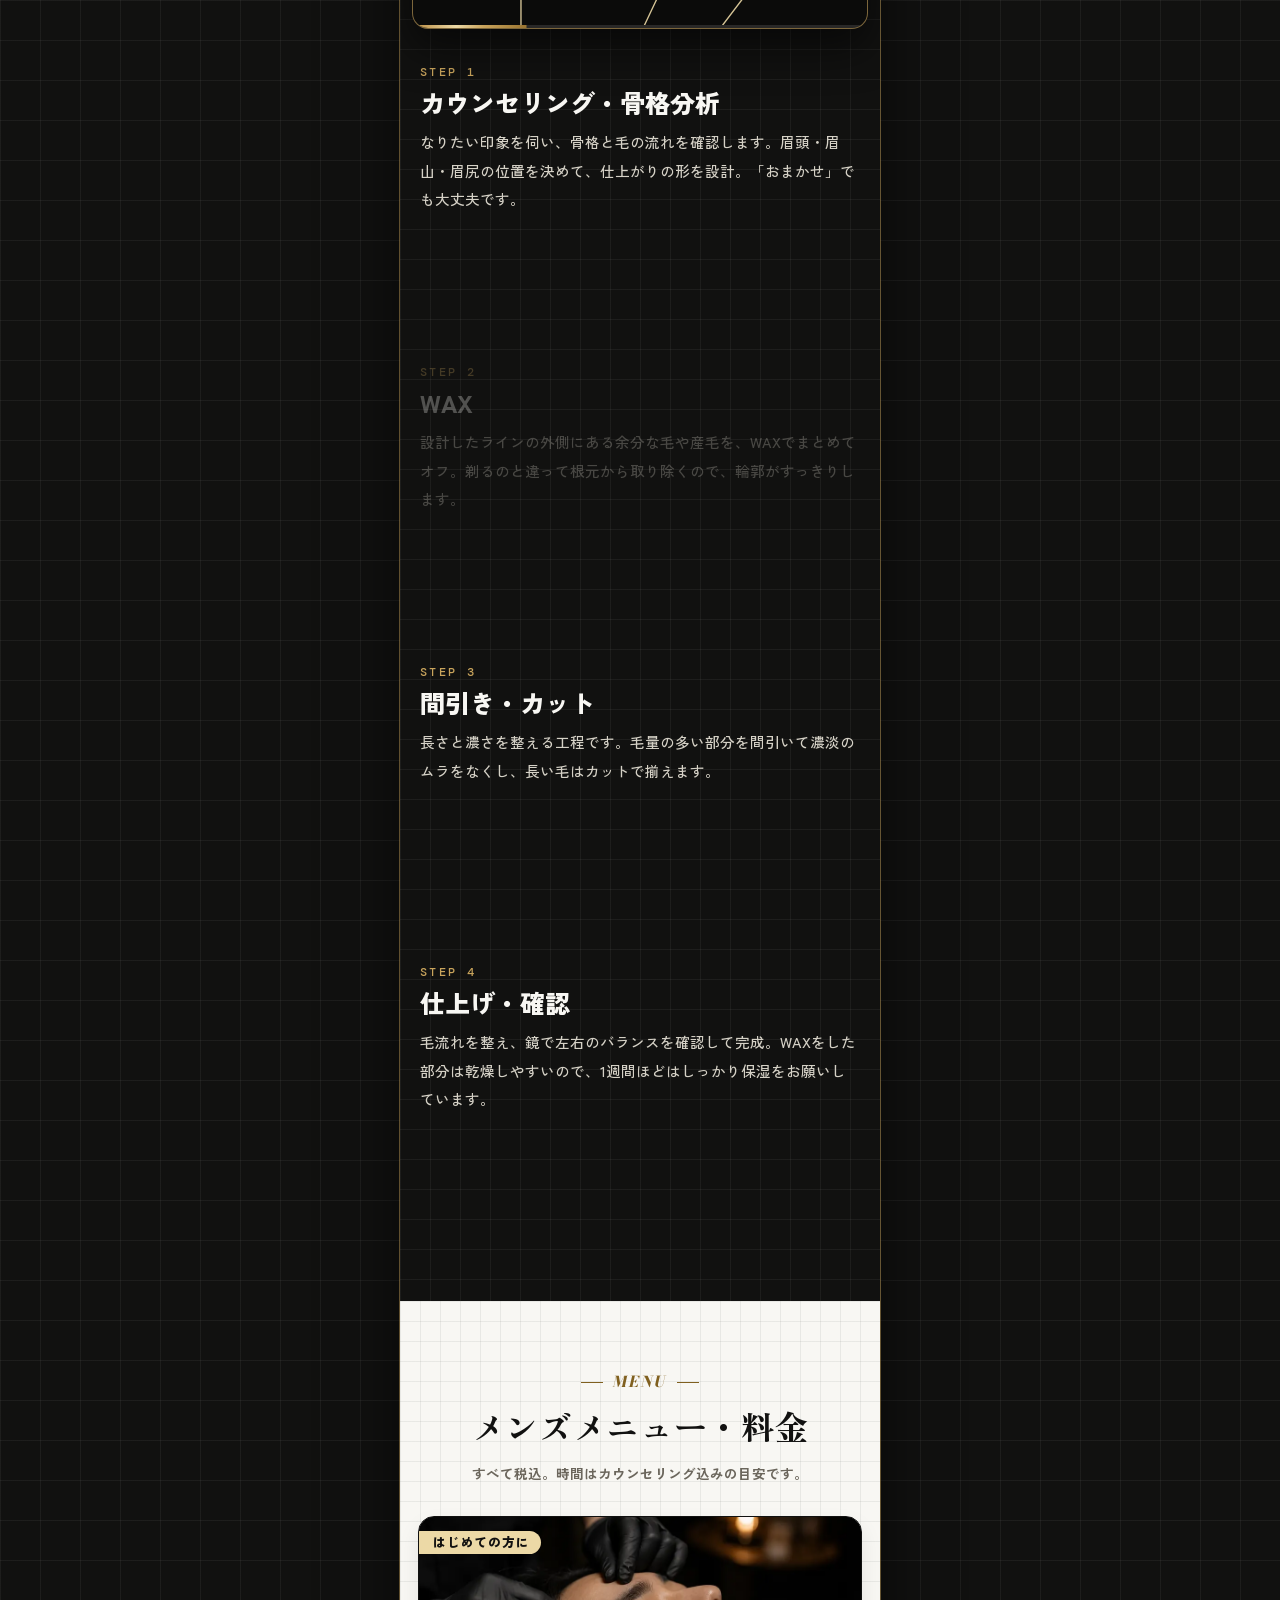
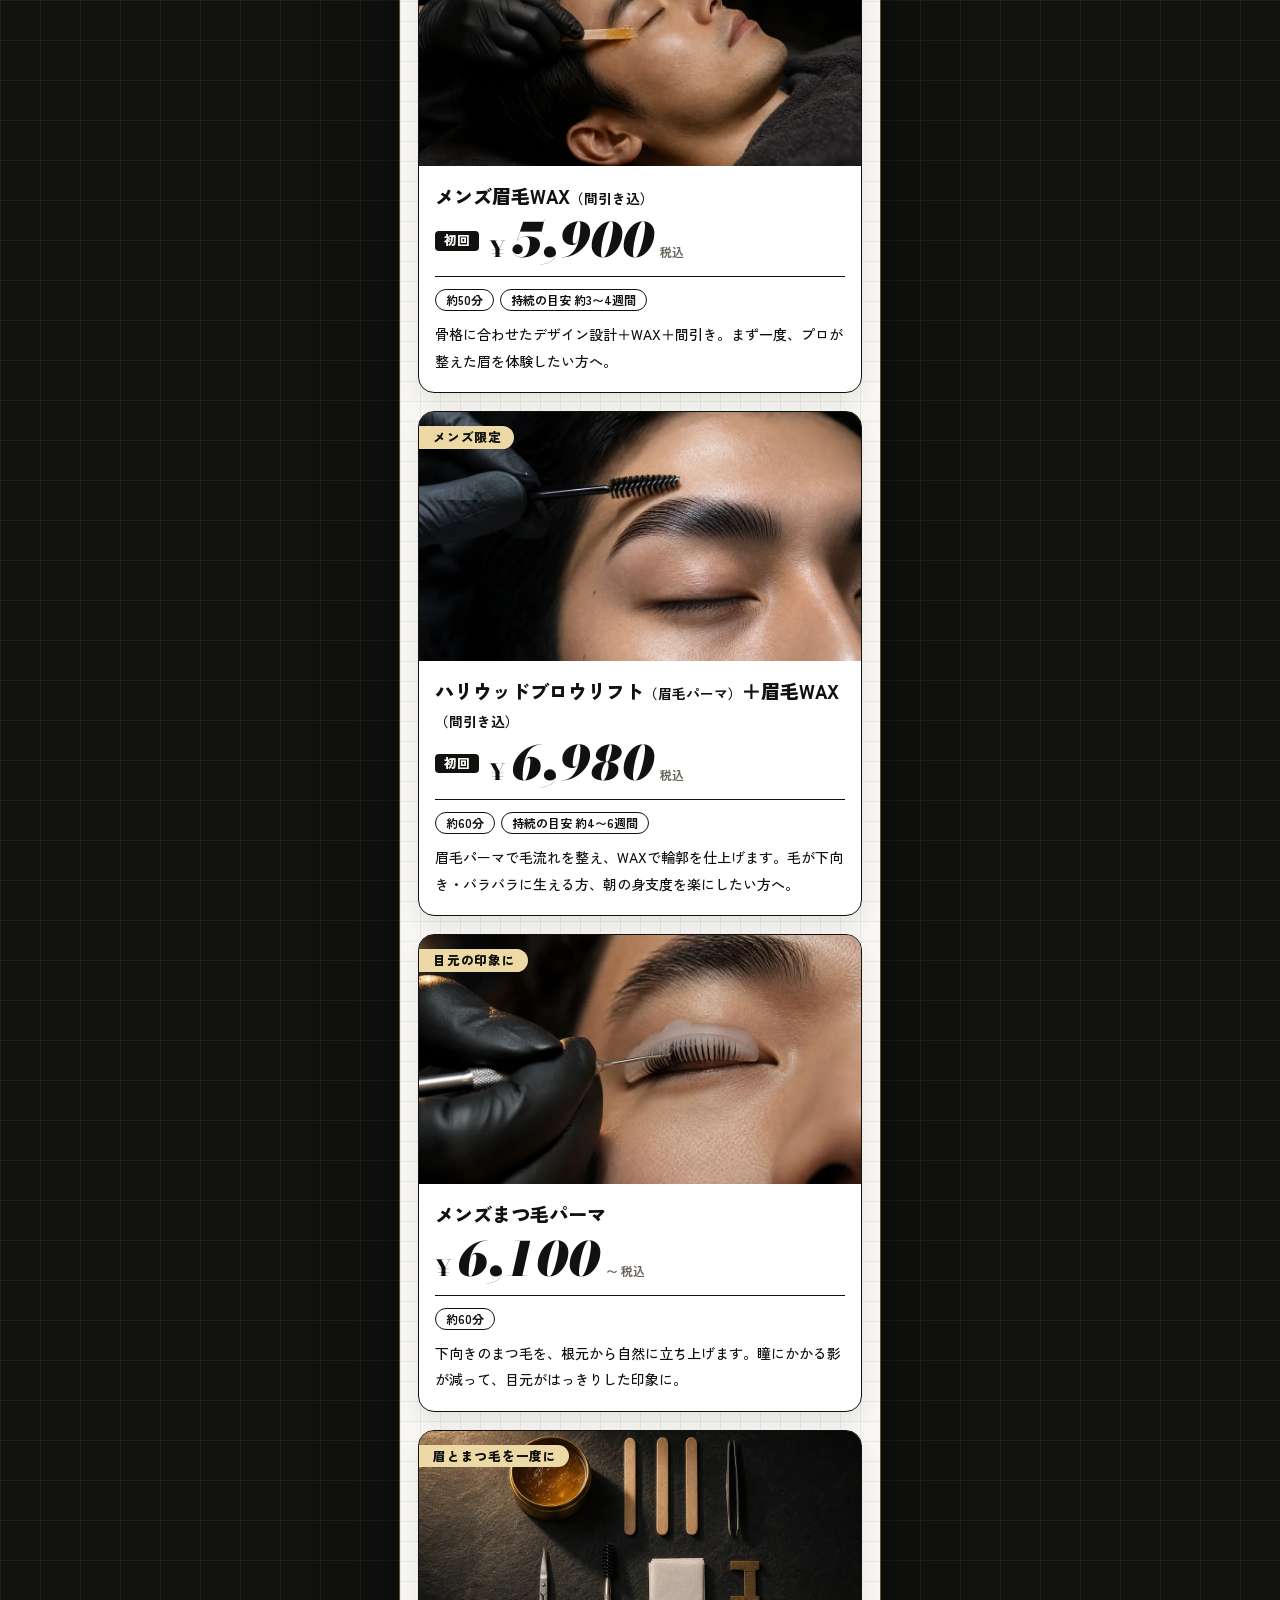
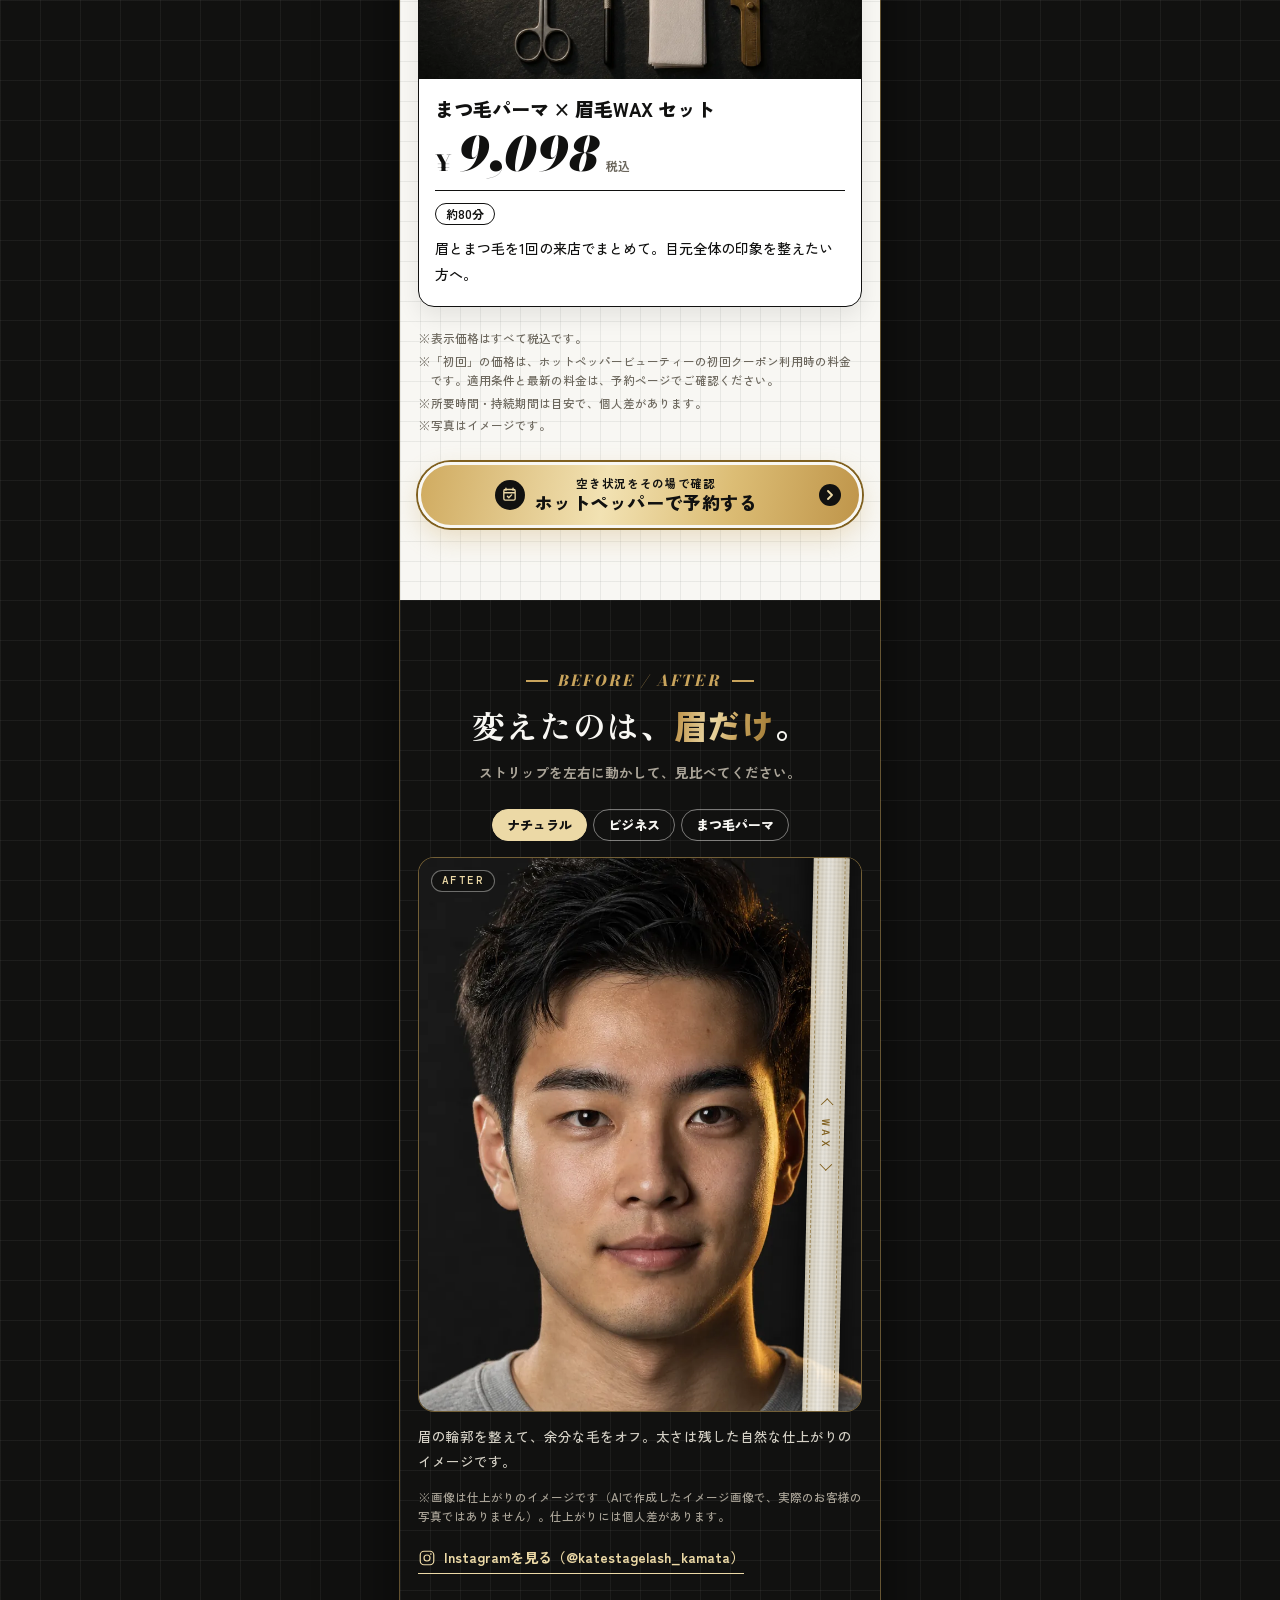
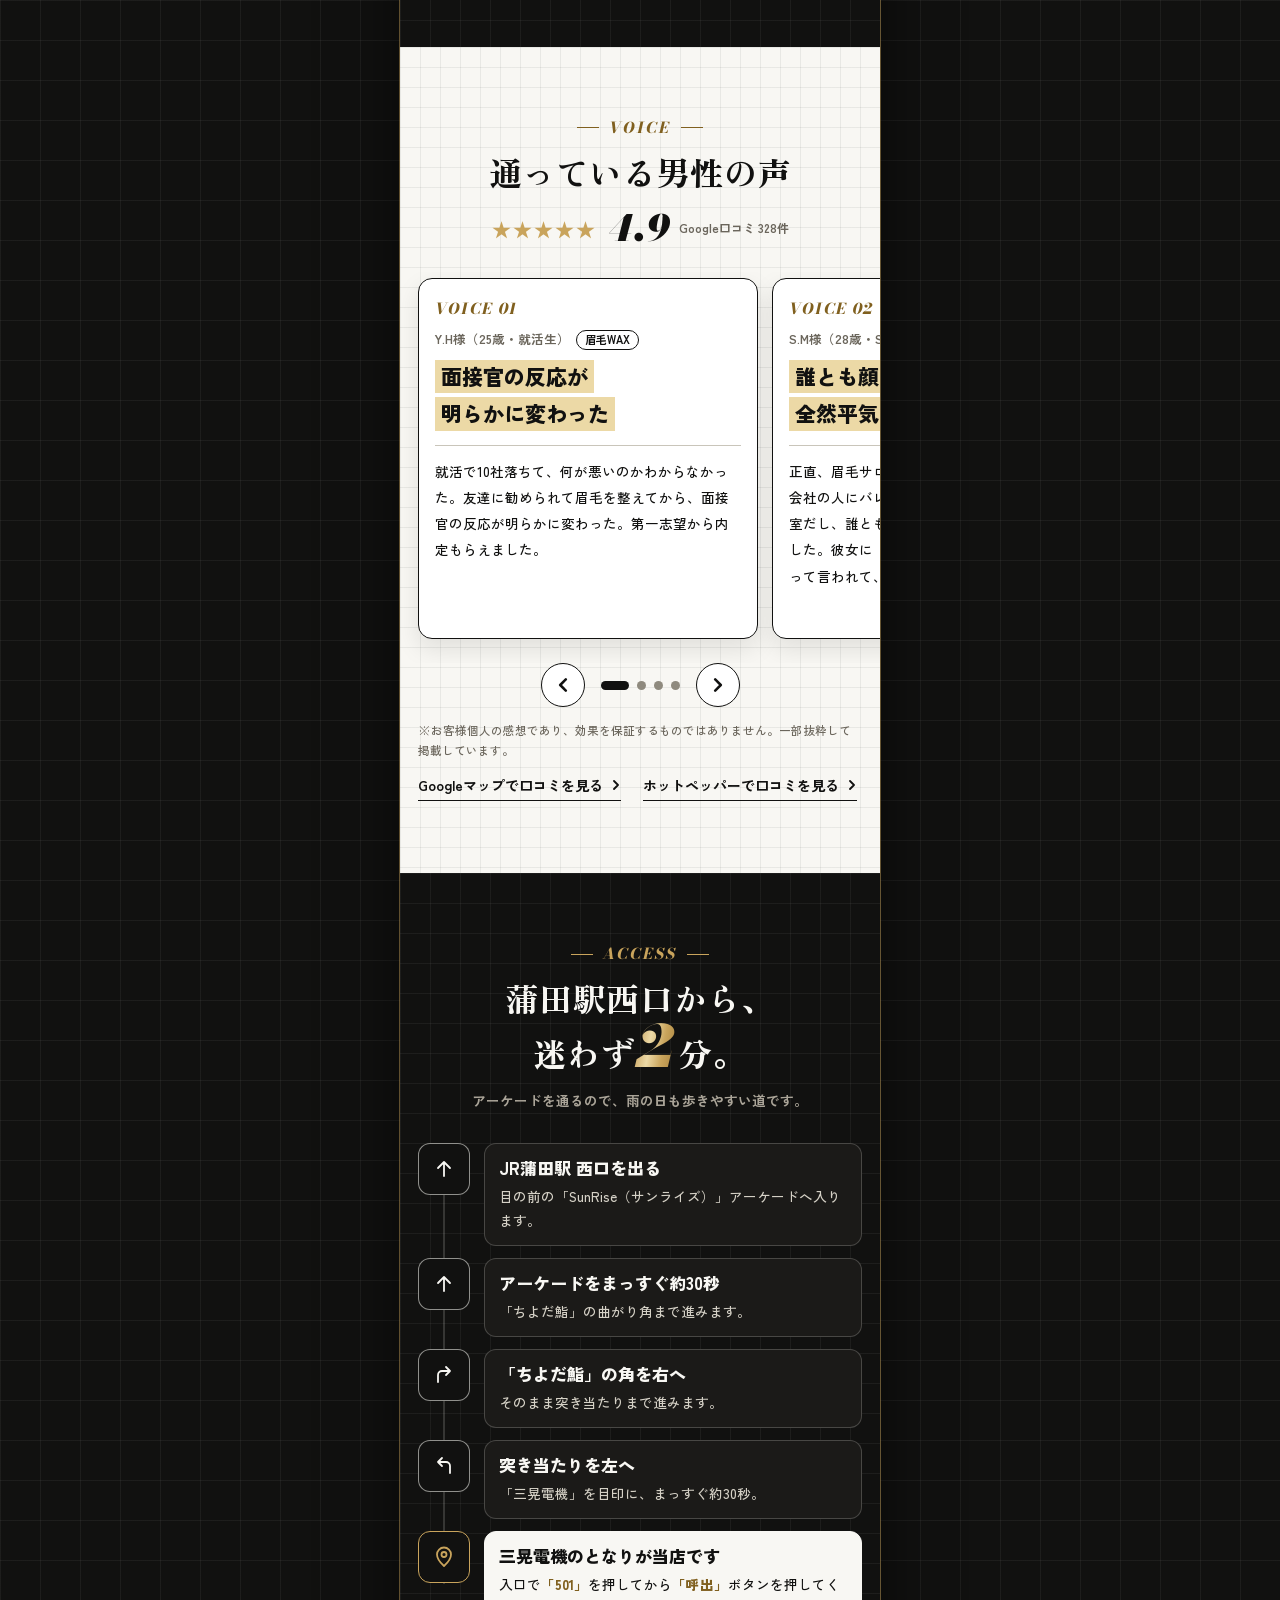
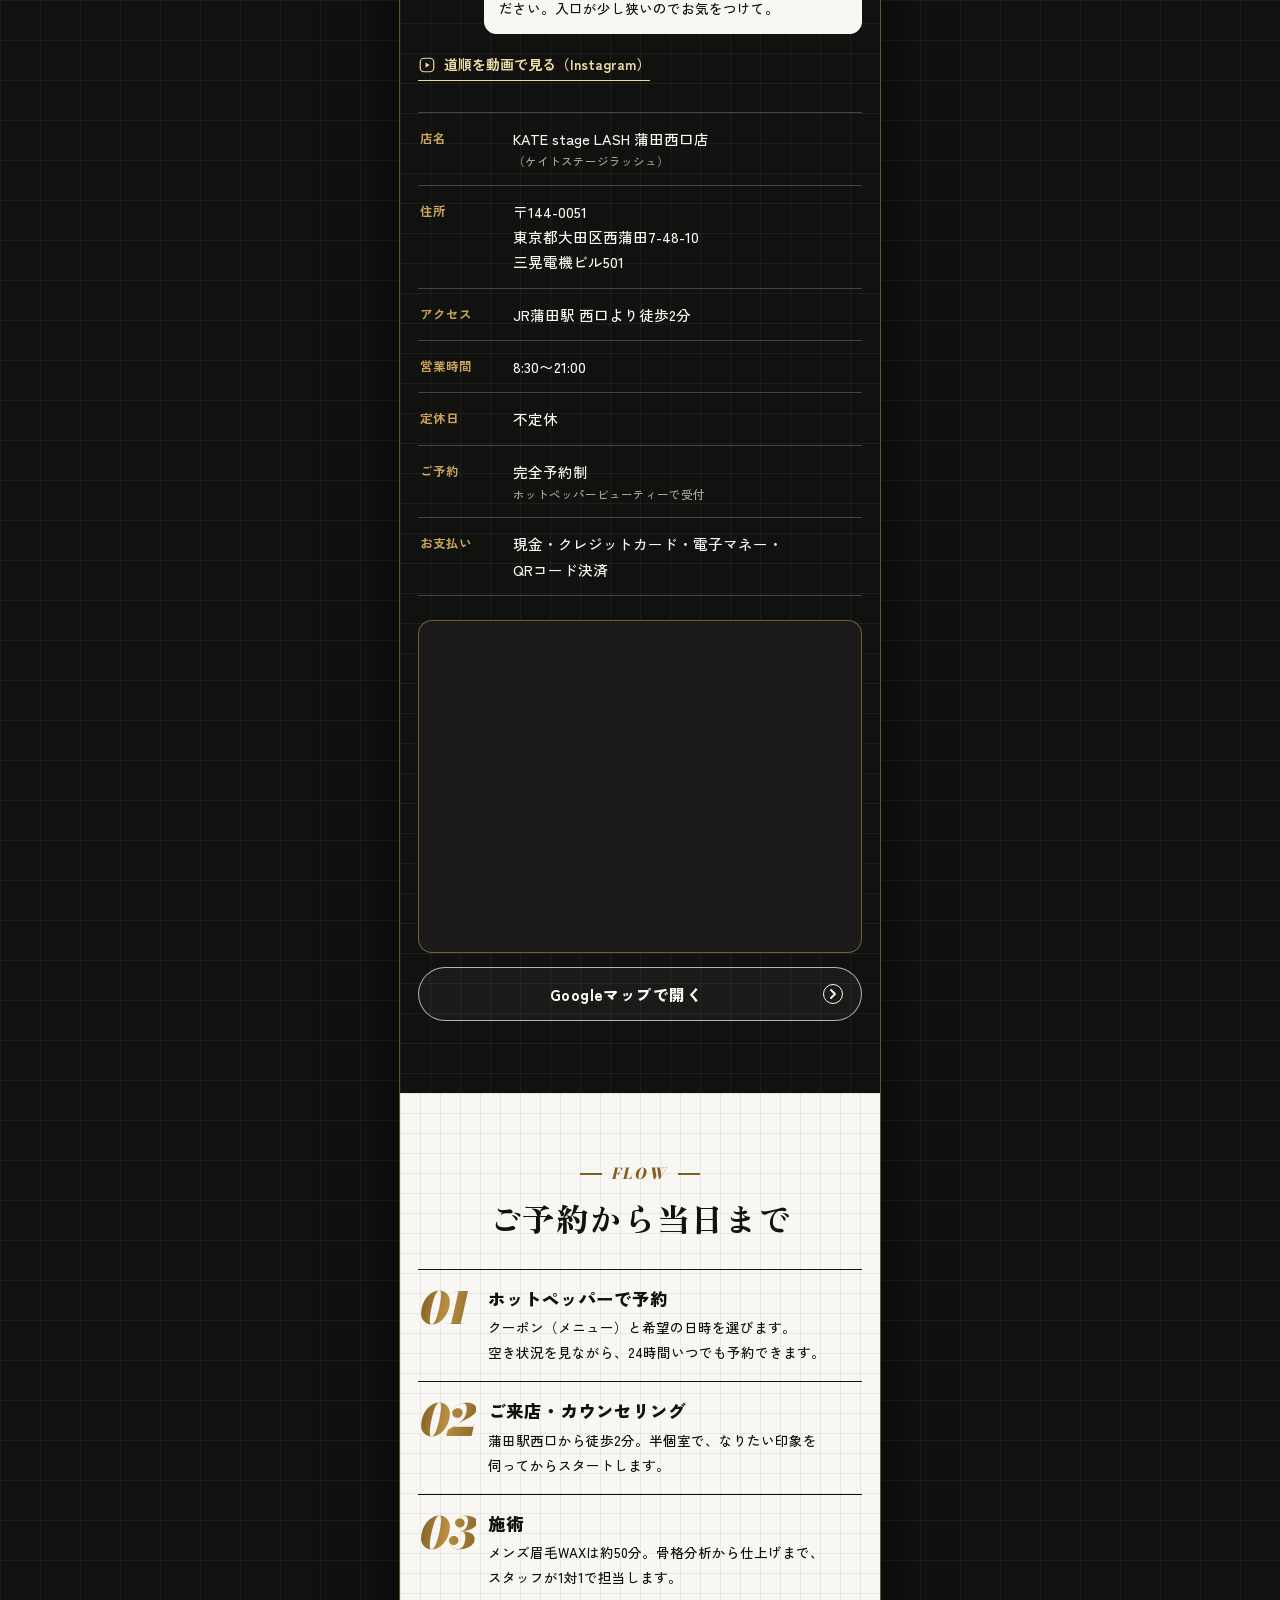
==== commit 27b6adf7: "feat: メンズ眉毛ページで眉毛WAXと眉毛パーマ（HBL）を同じくらい前に出す これまで料金を出していたのは眉毛WAXの初回5,900円だけで、眉毛パーマ（ハリウッドブロウリフト）は メニュー一覧" ====
--- a/index.html
+++ b/index.html
@@ -6,8 +6,8 @@
 <meta name="theme-color" content="#111110">
 <meta name="format-detection" content="telephone=no">
 
-<title>蒲田のメンズ眉毛サロン｜KATE stage LASH 蒲田西口店【駅徒歩2分・メンズまつ毛パーマ対応】</title>
-<meta name="description" content="JR蒲田駅西口から徒歩2分。眉とまつ毛の専門店 KATE stage LASH 蒲田西口店のメンズ眉毛ページ。骨格に合わせて設計する「やりすぎない」メンズ眉毛WAX（初回¥5,900・約50分）、ハリウッドブロウリフト、メンズまつ毛パーマに対応。半個室・8:30〜21:00。ホットペッパービューティーから24時間ネット予約できます。">
+<title>蒲田のメンズ眉毛サロン｜KATE stage LASH 蒲田西口店【駅徒歩2分・眉毛WAX・眉毛パーマ】</title>
+<meta name="description" content="JR蒲田駅西口から徒歩2分。眉とまつ毛の専門店 KATE stage LASH 蒲田西口店のメンズ眉毛ページ。骨格に合わせて設計する「やりすぎない」メンズ眉毛WAX（初回¥5,900・約50分）と、毛流れまで整えるメンズ限定の眉毛パーマ（ハリウッドブロウリフト＋WAX 初回¥6,980・約60分）。メンズまつ毛パーマにも対応。半個室・8:30〜21:00。ホットペッパービューティーから24時間ネット予約できます。">
 <meta name="author" content="KATE stage LASH 蒲田西口店">
 <meta name="robots" content="index, follow, max-image-preview:large">
 <link rel="canonical" href="https://katestagelash.jp/KATE-HP/">
@@ -50,14 +50,14 @@
 <meta property="og:url" content="https://katestagelash.jp/KATE-HP/">
 <meta property="og:site_name" content="KATE stage LASH 蒲田西口店｜メンズ眉毛">
 <meta property="og:title" content="顔は、変えられない。眉は、50分で変えられる。｜蒲田のメンズ眉毛 KATE stage LASH">
-<meta property="og:description" content="蒲田駅西口から徒歩2分。骨格から設計する、やりすぎない男の眉。メンズ眉毛WAX 初回¥5,900／メンズまつ毛パーマ対応。">
+<meta property="og:description" content="蒲田駅西口から徒歩2分。骨格から設計する、やりすぎない男の眉。眉毛WAX 初回¥5,900／眉毛パーマ＋WAX 初回¥6,980。">
 <meta property="og:image" content="https://katestagelash.jp/KATE-HP/assets/images/og-image.jpg">
 <meta property="og:image:width" content="1200">
 <meta property="og:image:height" content="630">
 <meta property="og:locale" content="ja_JP">
 <meta name="twitter:card" content="summary_large_image">
 <meta name="twitter:title" content="顔は、変えられない。眉は、50分で変えられる。｜蒲田のメンズ眉毛 KATE stage LASH">
-<meta name="twitter:description" content="蒲田駅西口から徒歩2分。骨格から設計する、やりすぎない男の眉。メンズ眉毛WAX 初回¥5,900。">
+<meta name="twitter:description" content="蒲田駅西口から徒歩2分。骨格から設計する、やりすぎない男の眉。眉毛WAX 初回¥5,900／眉毛パーマ＋WAX 初回¥6,980。">
 <meta name="twitter:image" content="https://katestagelash.jp/KATE-HP/assets/images/og-image.jpg">
 
 <link rel="icon" type="image/svg+xml" href="assets/images/favicon.svg">
@@ -67,7 +67,7 @@
 <link rel="preconnect" href="https://fonts.gstatic.com" crossorigin>
 <link rel="stylesheet" href="https://fonts.googleapis.com/css2?family=Bodoni+Moda:ital,opsz,wght@0,6..96,700..900;1,6..96,600..900&amp;family=DM+Mono:wght@400;500&amp;family=Zen+Kaku+Gothic+New:wght@500;700;900&amp;family=Zen+Old+Mincho:wght@700;900&amp;display=swap">
 <link rel="preload" as="image" href="assets/images/hero-before.webp" fetchpriority="high">
-<link rel="stylesheet" href="css/style.css?v=20261119">
+<link rel="stylesheet" href="css/style.css?v=20261120">
 
 <script type="application/ld+json">
 {
@@ -224,7 +224,7 @@
           <span class="btn__arrow" aria-hidden="true"><svg viewBox="0 0 10 10"><path d="M3 1l4 4-4 4" fill="none" stroke="currentColor" stroke-width="1.8" stroke-linecap="round" stroke-linejoin="round"/></svg></span>
         </a>
       </div>
-      <p class="fv__micro">メンズ眉毛WAX 初回<b>¥5,900</b>（税込）／JR蒲田駅西口 徒歩2分／8:30〜21:00</p>
+      <p class="fv__micro"><span class="nb">眉毛WAX 初回<b>¥5,900</b></span>／<span class="nb">眉毛パーマ＋WAX 初回<b>¥6,980</b>（税込）</span><br><span class="nb">JR蒲田駅西口 徒歩2分</span>／<span class="nb">8:30〜21:00</span></p>
     </section>
 
     <div class="ticker" aria-hidden="true"><div class="ticker__track" data-ticker="MEN'S BROW WAX|HOLLYWOOD BROW LIFT|LASH PERM FOR MEN|KAMATA"></div></div>
@@ -768,11 +768,19 @@
       <div class="wrap close__in">
         <p class="close__lead rv">次の「大事な日」は、いつですか。</p>
         <h2 class="close__h" data-split-io>その日までに、<br>眉を整えておく。</h2>
-        <p class="close__txt rv">初対面の商談、プレゼン、転職の面接、デート。<br>予定が決まっているなら、眉を整える日も<br class="sp">決めてしまいましょう。<br>蒲田駅から2分、約50分です。</p>
-
-        <div class="offer rv">
-          <p class="offer__name">メンズ眉毛WAX（間引き込）</p>
-          <p class="offer__price"><em>初回</em><span>¥</span><b>5,900</b><small>税込</small></p>
+        <p class="close__txt rv">初対面の商談、プレゼン、転職の面接、デート。<br>予定が決まっているなら、眉を整える日も<br class="sp">決めてしまいましょう。<br>蒲田駅から2分、約50〜60分です。</p>
+
+        <div class="offer offer--two rv">
+          <div class="offer__item">
+            <p class="offer__name">メンズ眉毛WAX<span class="nb">（間引き込）</span></p>
+            <p class="offer__price"><em>初回</em><span>¥</span><b>5,900</b><small>税込</small></p>
+            <p class="offer__time">約50分／持続の目安 約3〜4週間</p>
+          </div>
+          <div class="offer__item">
+            <p class="offer__name"><span class="offer__tag">メンズ限定</span><span class="nb">眉毛パーマ＋眉毛WAX</span><span class="nb offer__sub">（ハリウッドブロウリフト）</span></p>
+            <p class="offer__price"><em>初回</em><span>¥</span><b>6,980</b><small>税込</small></p>
+            <p class="offer__time">約60分／持続の目安 約4〜6週間</p>
+          </div>
           <p class="offer__note"><span class="nb">ホットペッパービューティーの</span><span class="nb">初回クーポン価格です</span></p>
         </div>
 
--- a/css/style.css
+++ b/css/style.css
@@ -592,6 +592,7 @@
 .offer__price span{font-family:var(--f-num);font-weight:800;font-size:25px;color:var(--brass-l)}
 .offer__price b{font-family:var(--f-num);font-style:italic;font-weight:900;font-size:60px;letter-spacing:-.02em;padding-right:.05em;background:var(--gold);-webkit-background-clip:text;background-clip:text;color:transparent}
 .offer__price small{font-weight:700;font-size:12px;color:var(--mute-d)}
+.offer--two .offer__item+.offer__item{margin-top:16px;padding-top:16px;border-top:1px solid rgba(201,164,92,.35)}.offer--two .offer__price b{font-size:clamp(40px,13vw,50px)}.offer--two .offer__price em,.offer--two .offer__price small{flex-shrink:0;white-space:nowrap}.offer__time{margin-top:8px;font-size:12px;line-height:1.6;color:#d5d1c6}.offer__tag{display:inline-block;margin:0 6px 4px 0;padding:2px 8px 3px;border:1px solid var(--brass-l);border-radius:4px;font-size:11px;font-weight:900;line-height:1.3;color:var(--brass-l);vertical-align:2px}.offer__sub{font-size:12px;font-weight:700;color:#d5d1c6}
 .offer__note{margin-top:12px;padding-top:11px;border-top:1px dashed rgba(201,164,92,.6);font-size:12px;line-height:1.7;color:#d5d1c6}
 .close .btns{margin-top:24px}
 .close__meta{margin-top:18px;font-size:11.5px;line-height:1.7;color:var(--mute-d)}
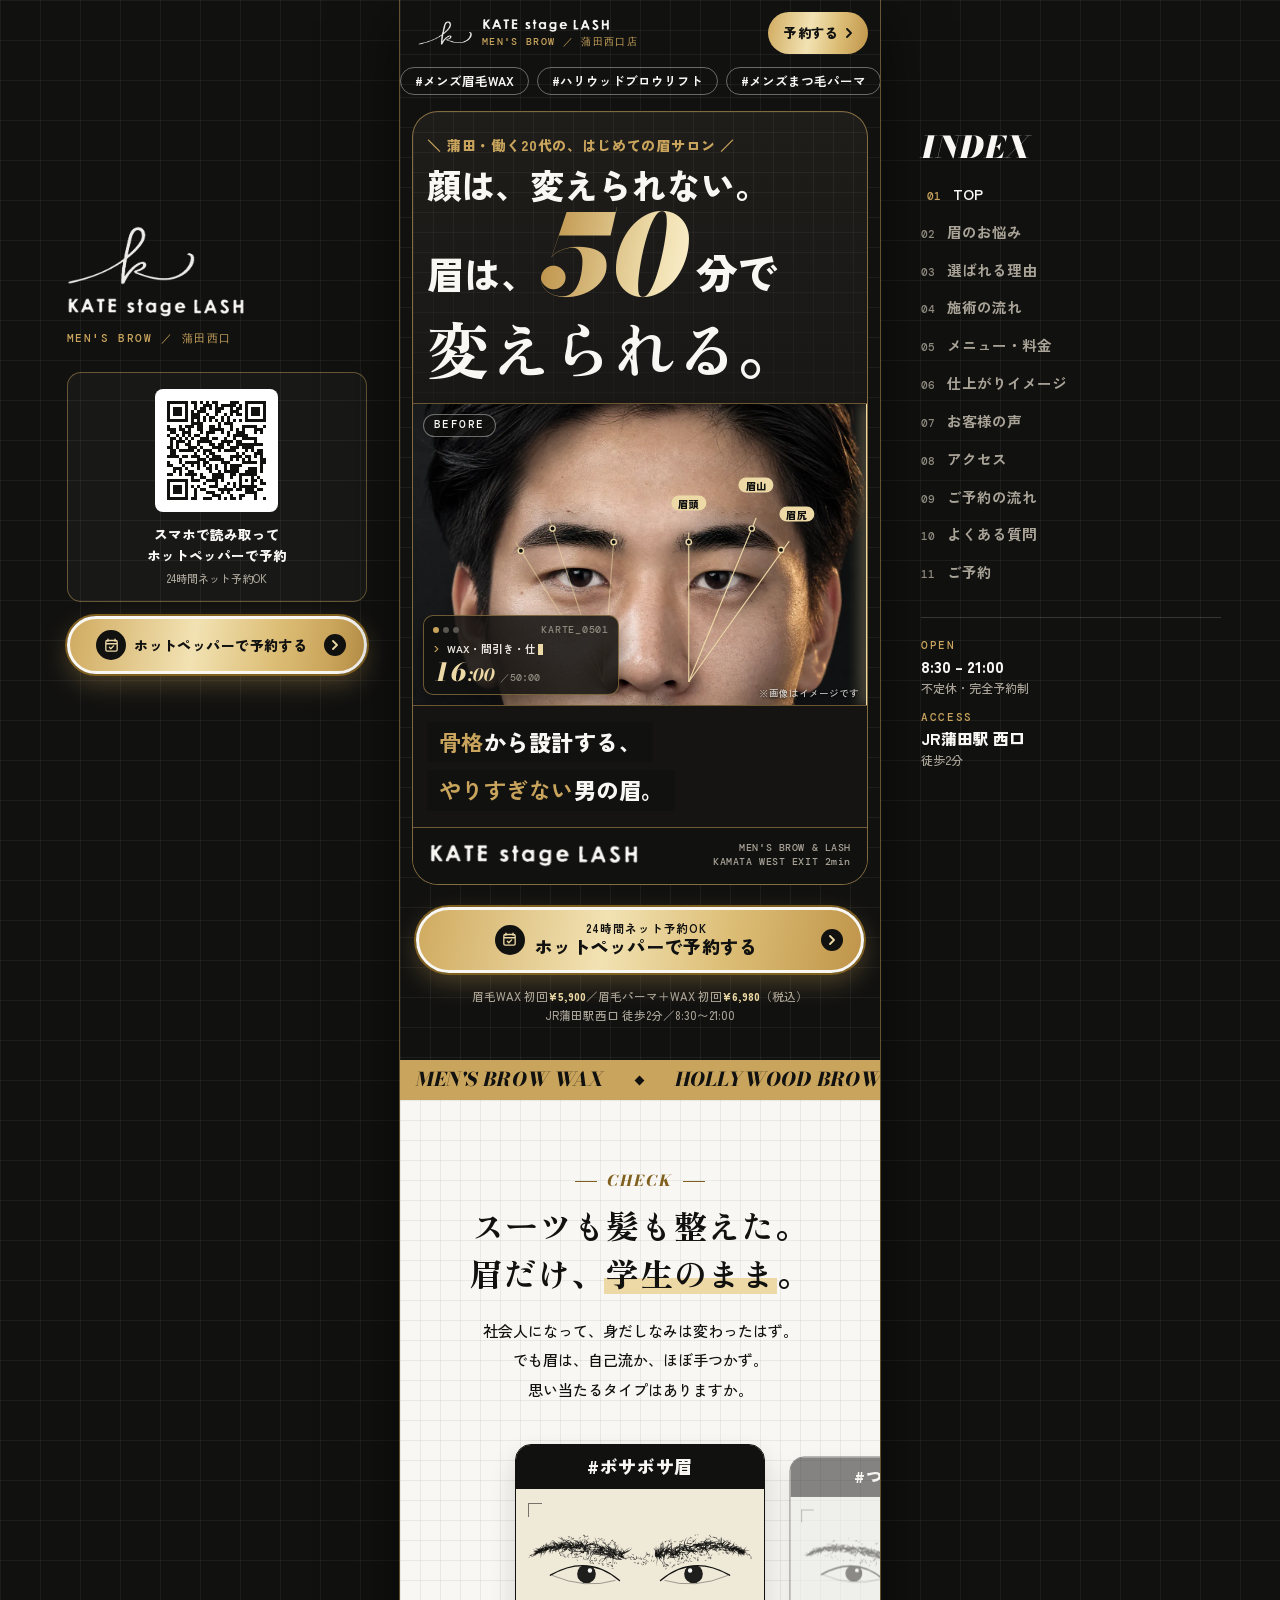
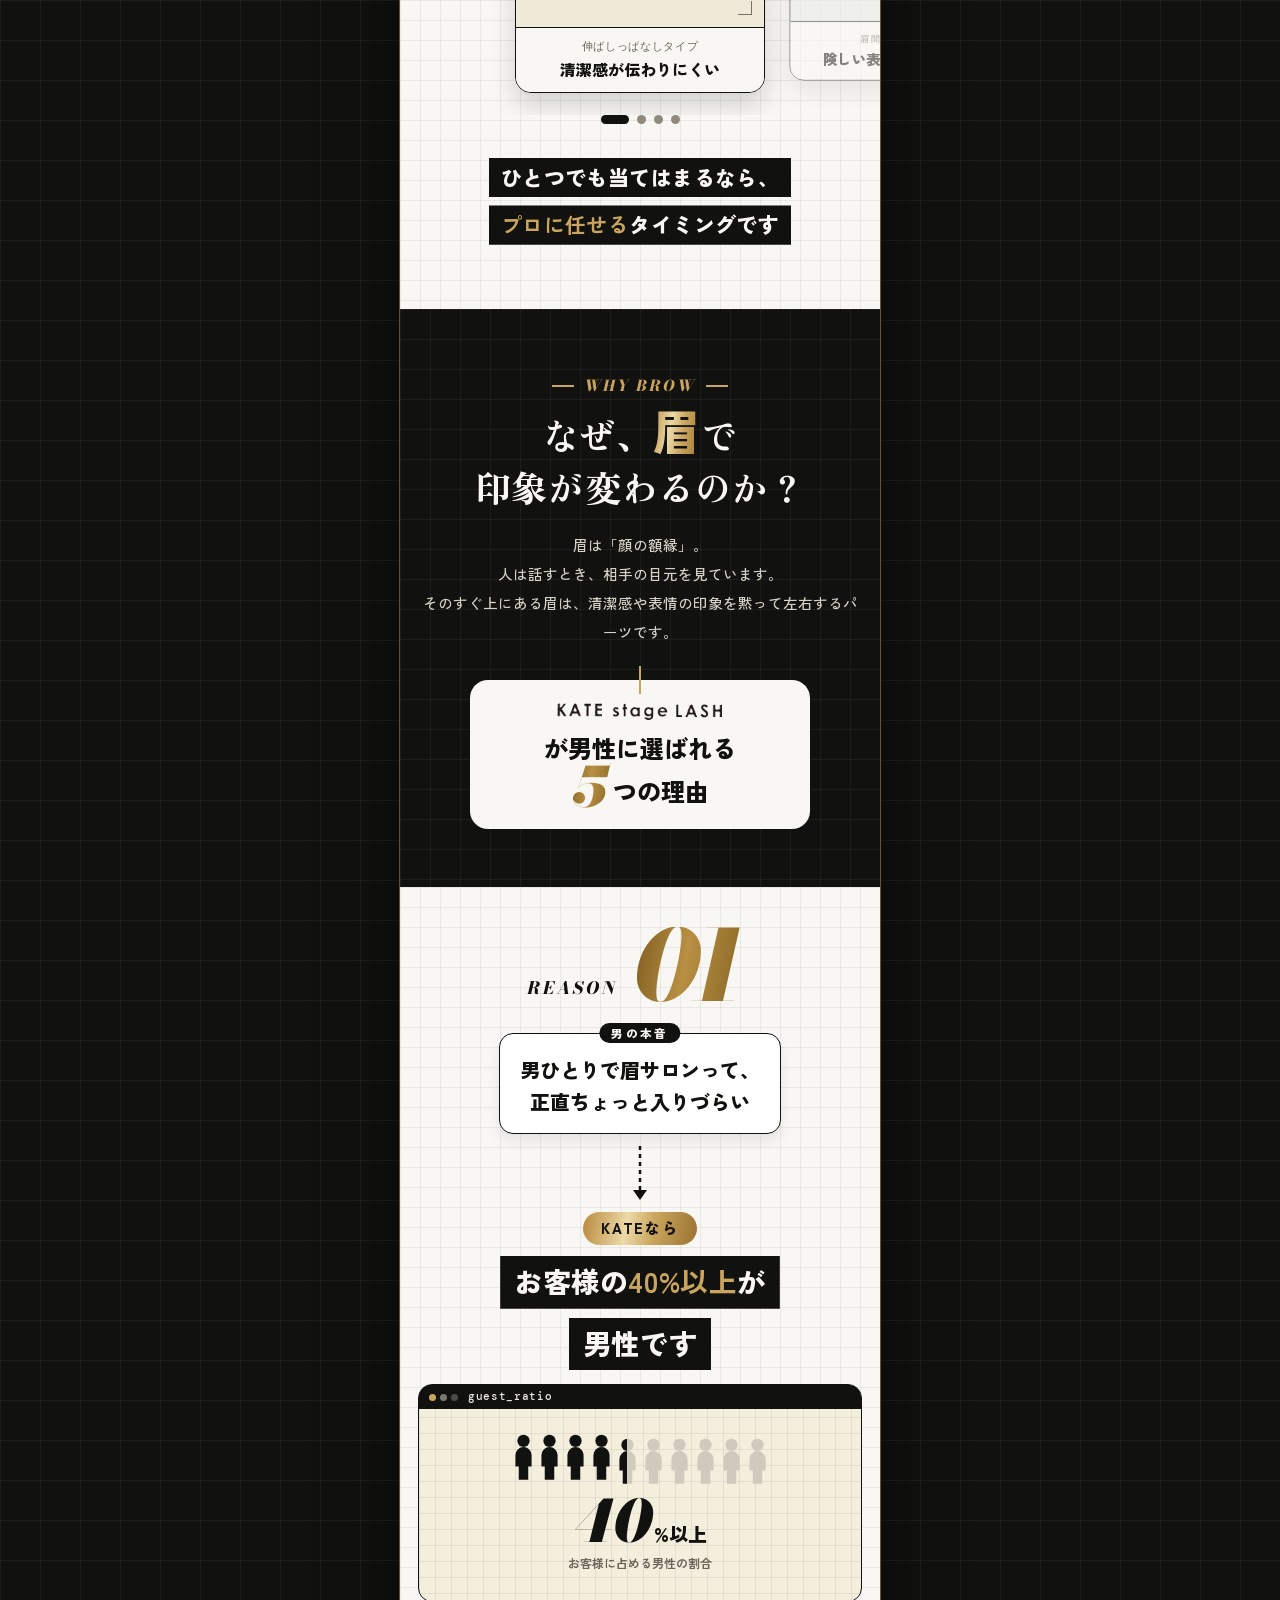
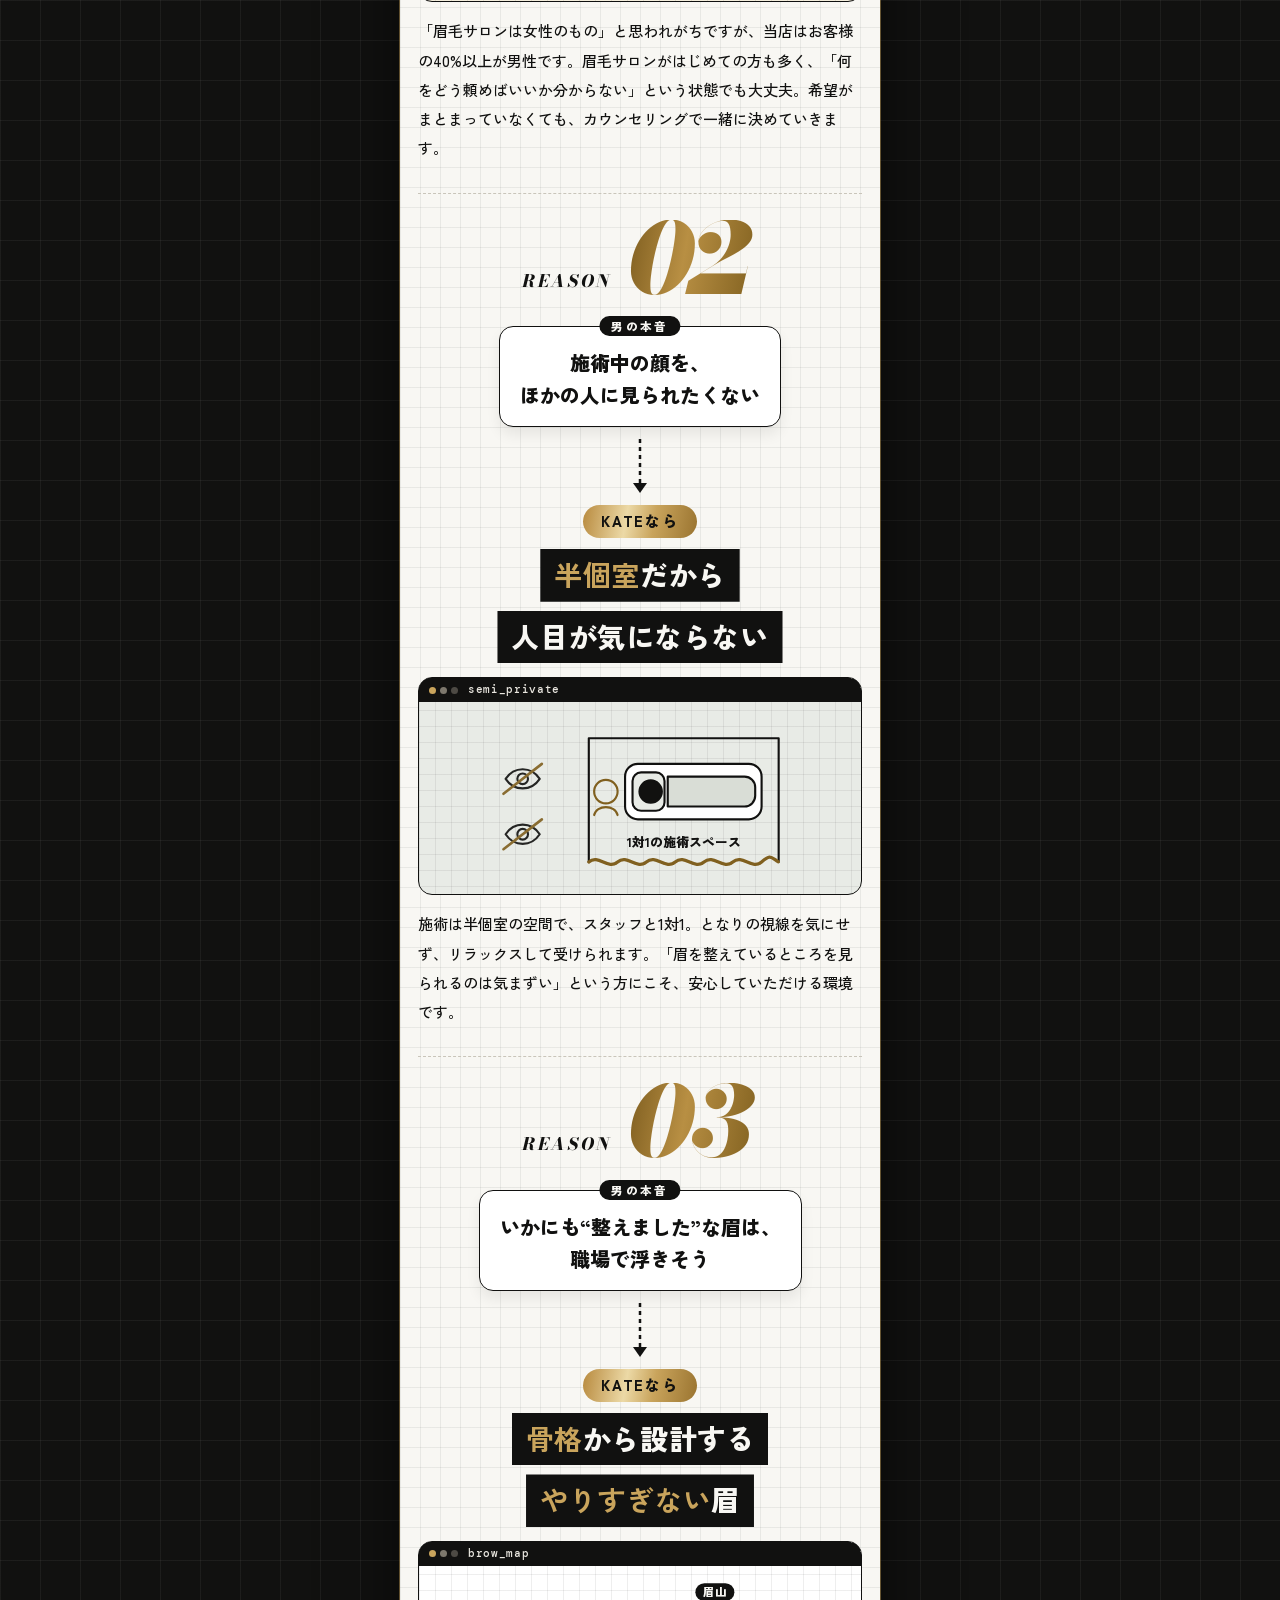
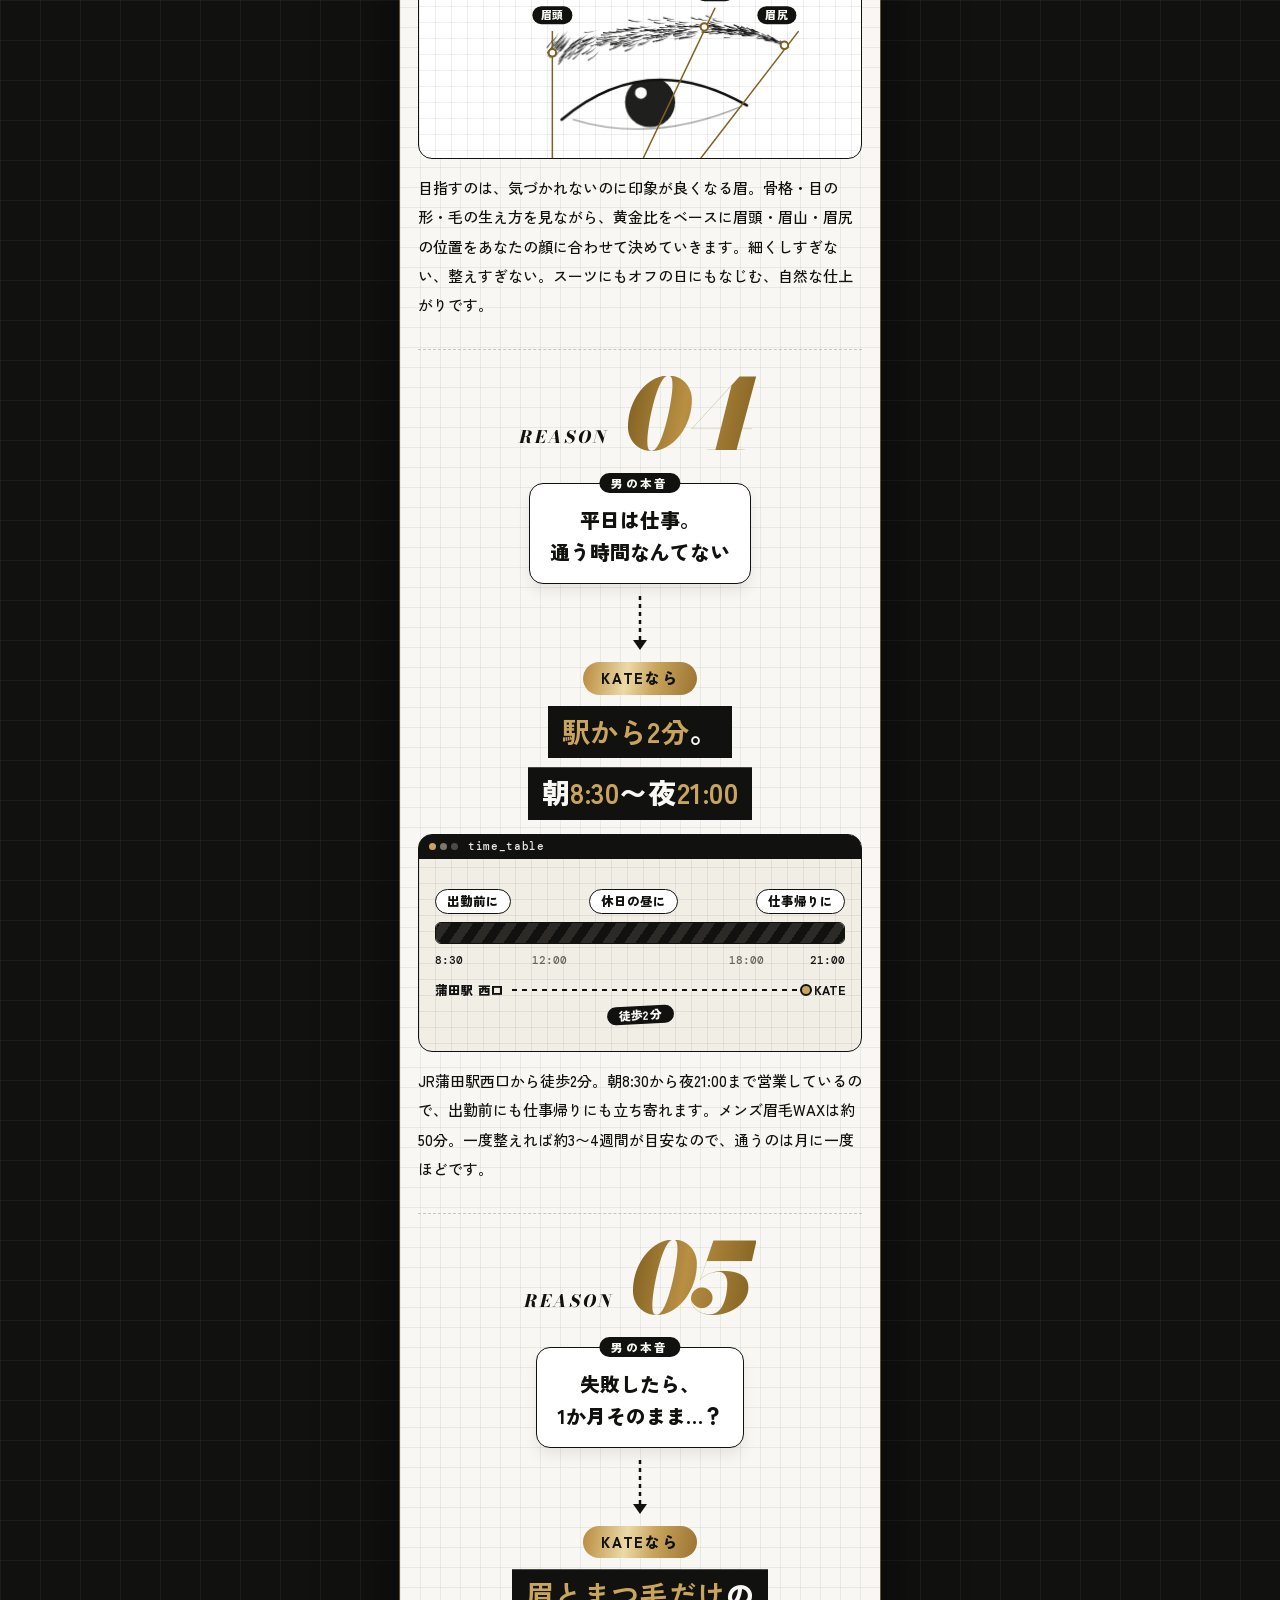
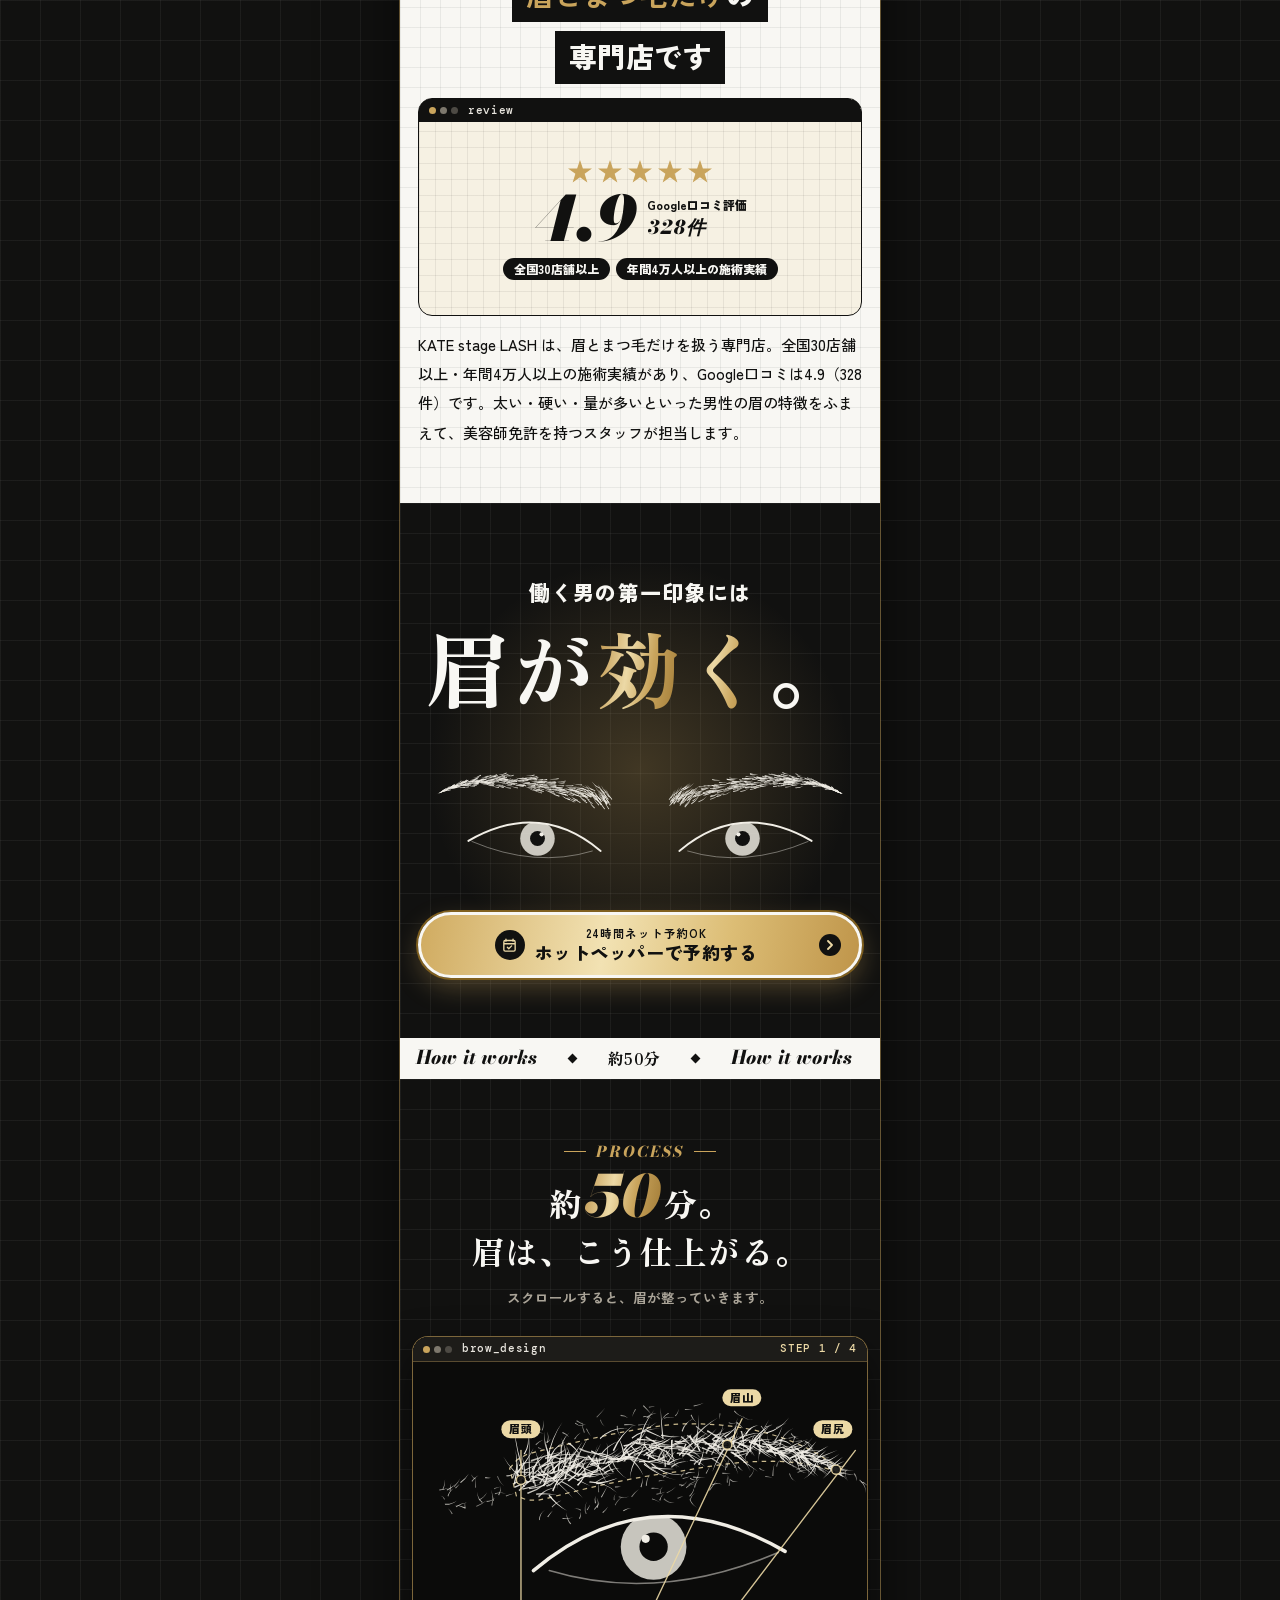
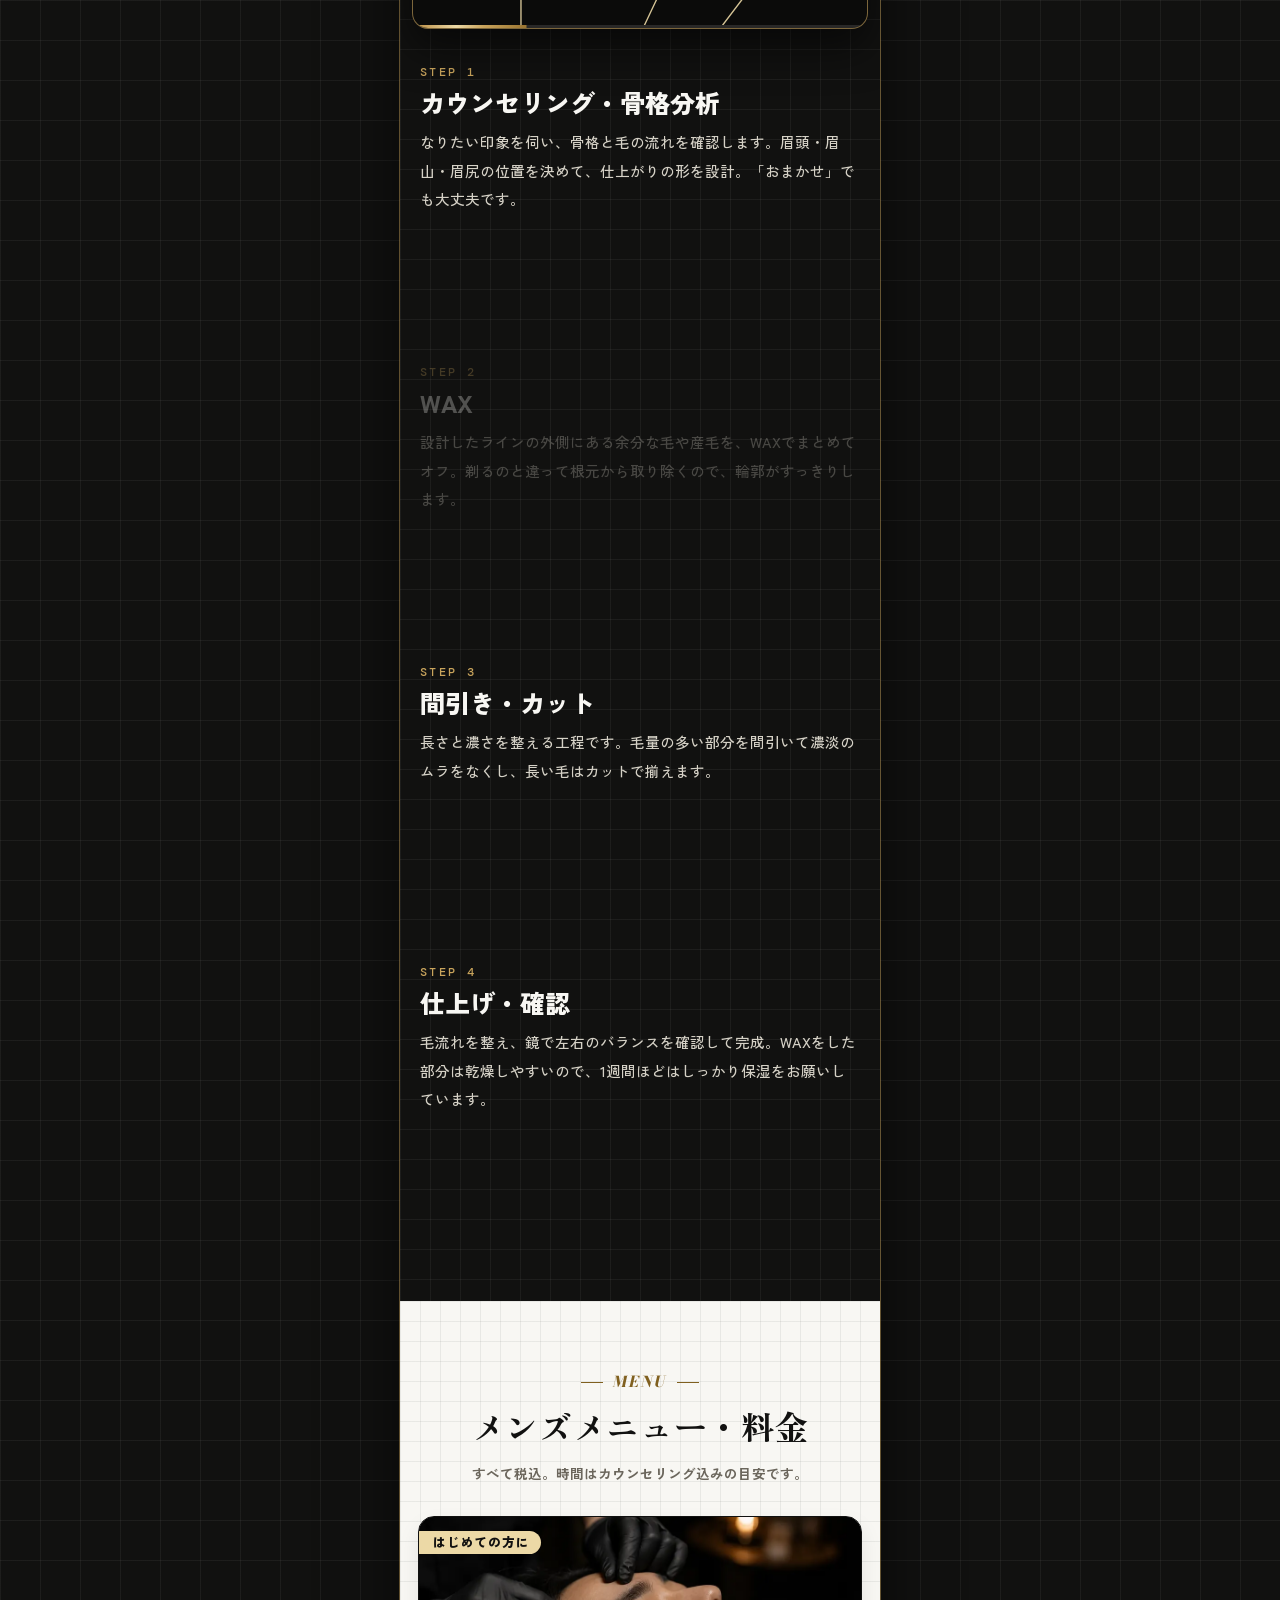
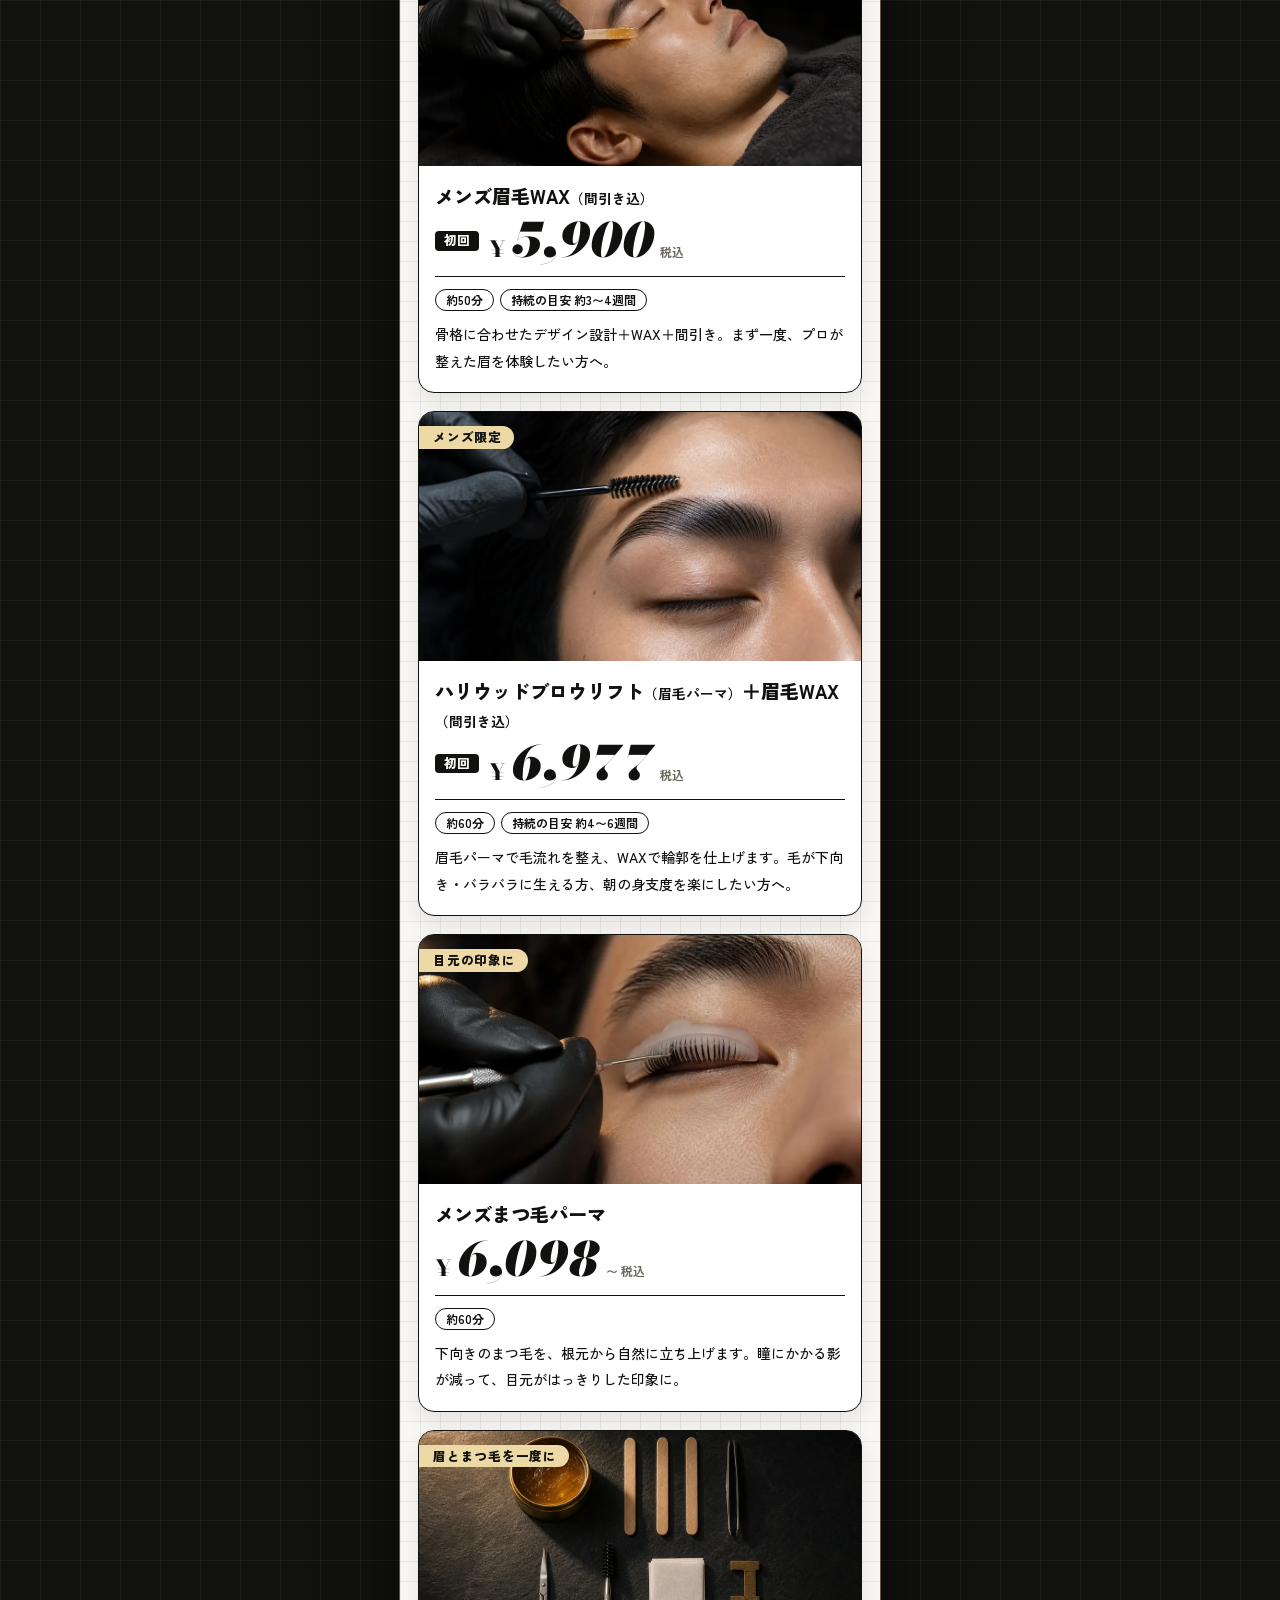
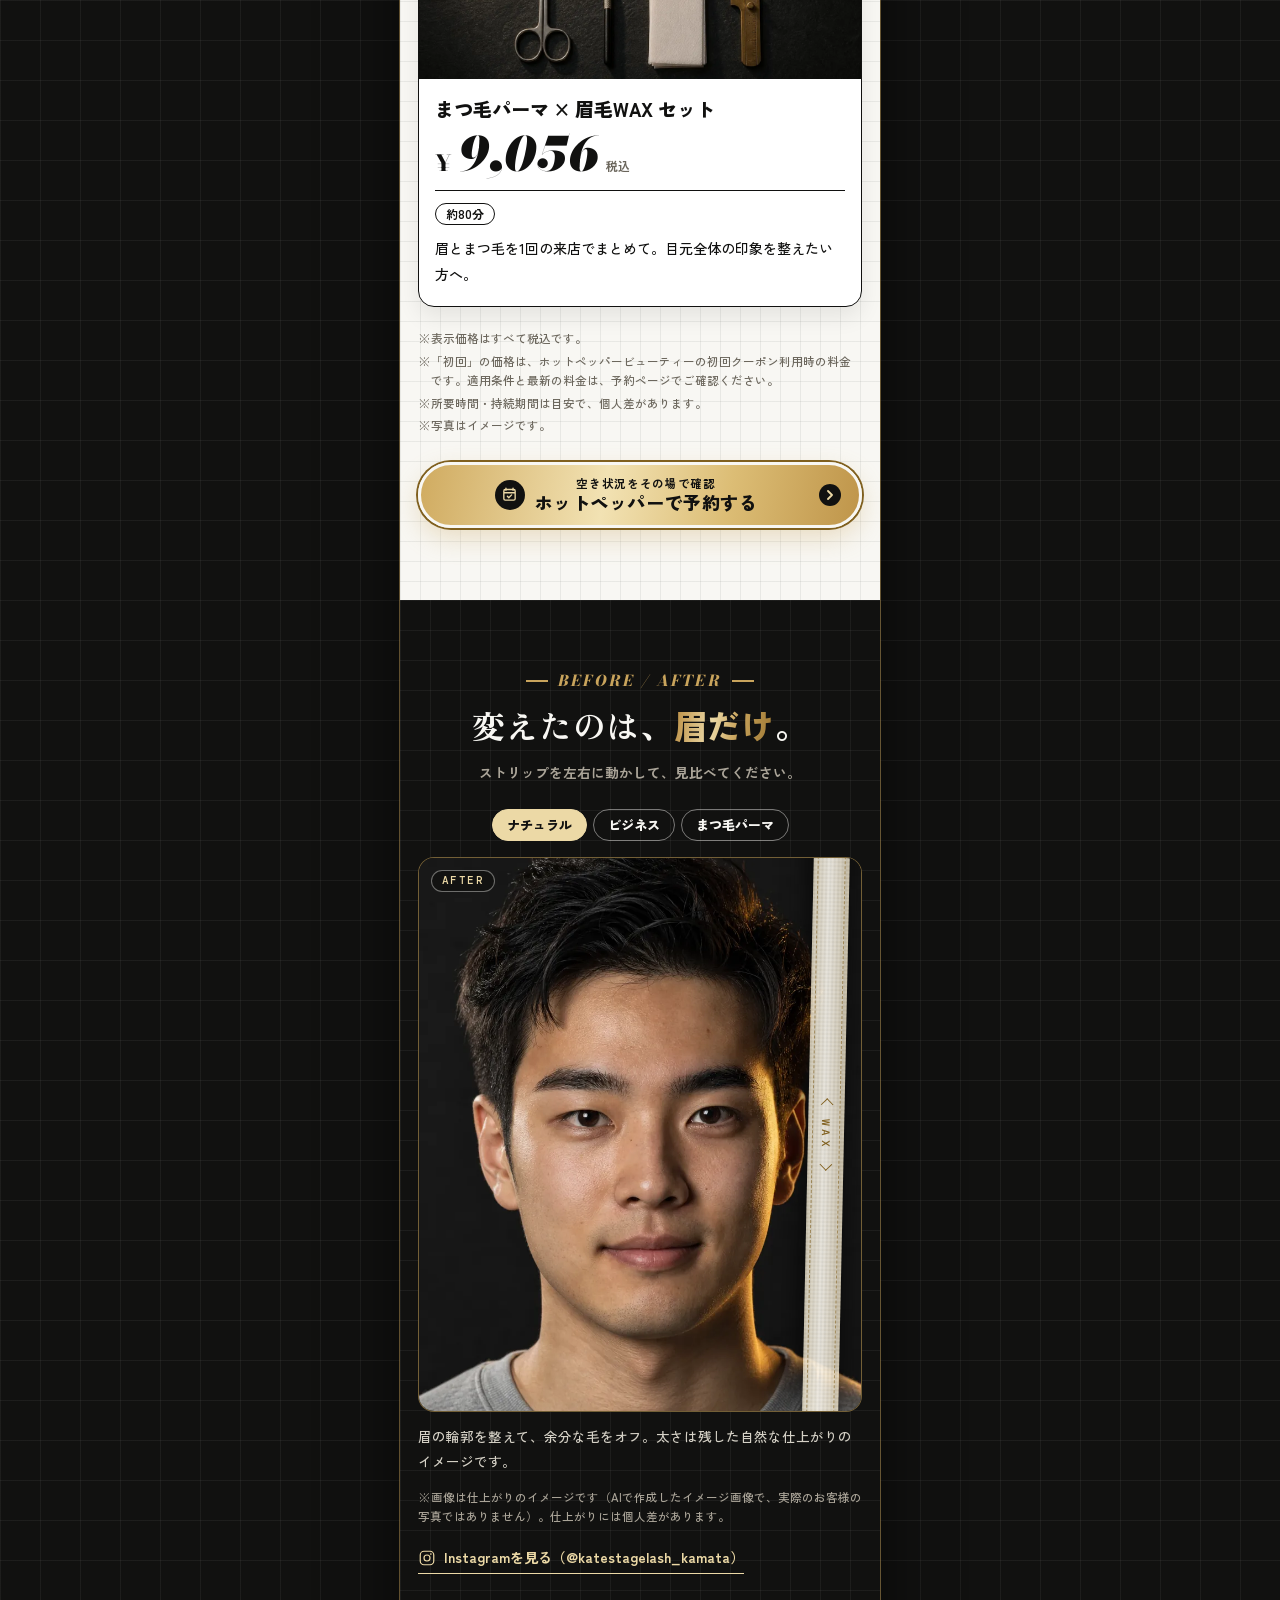
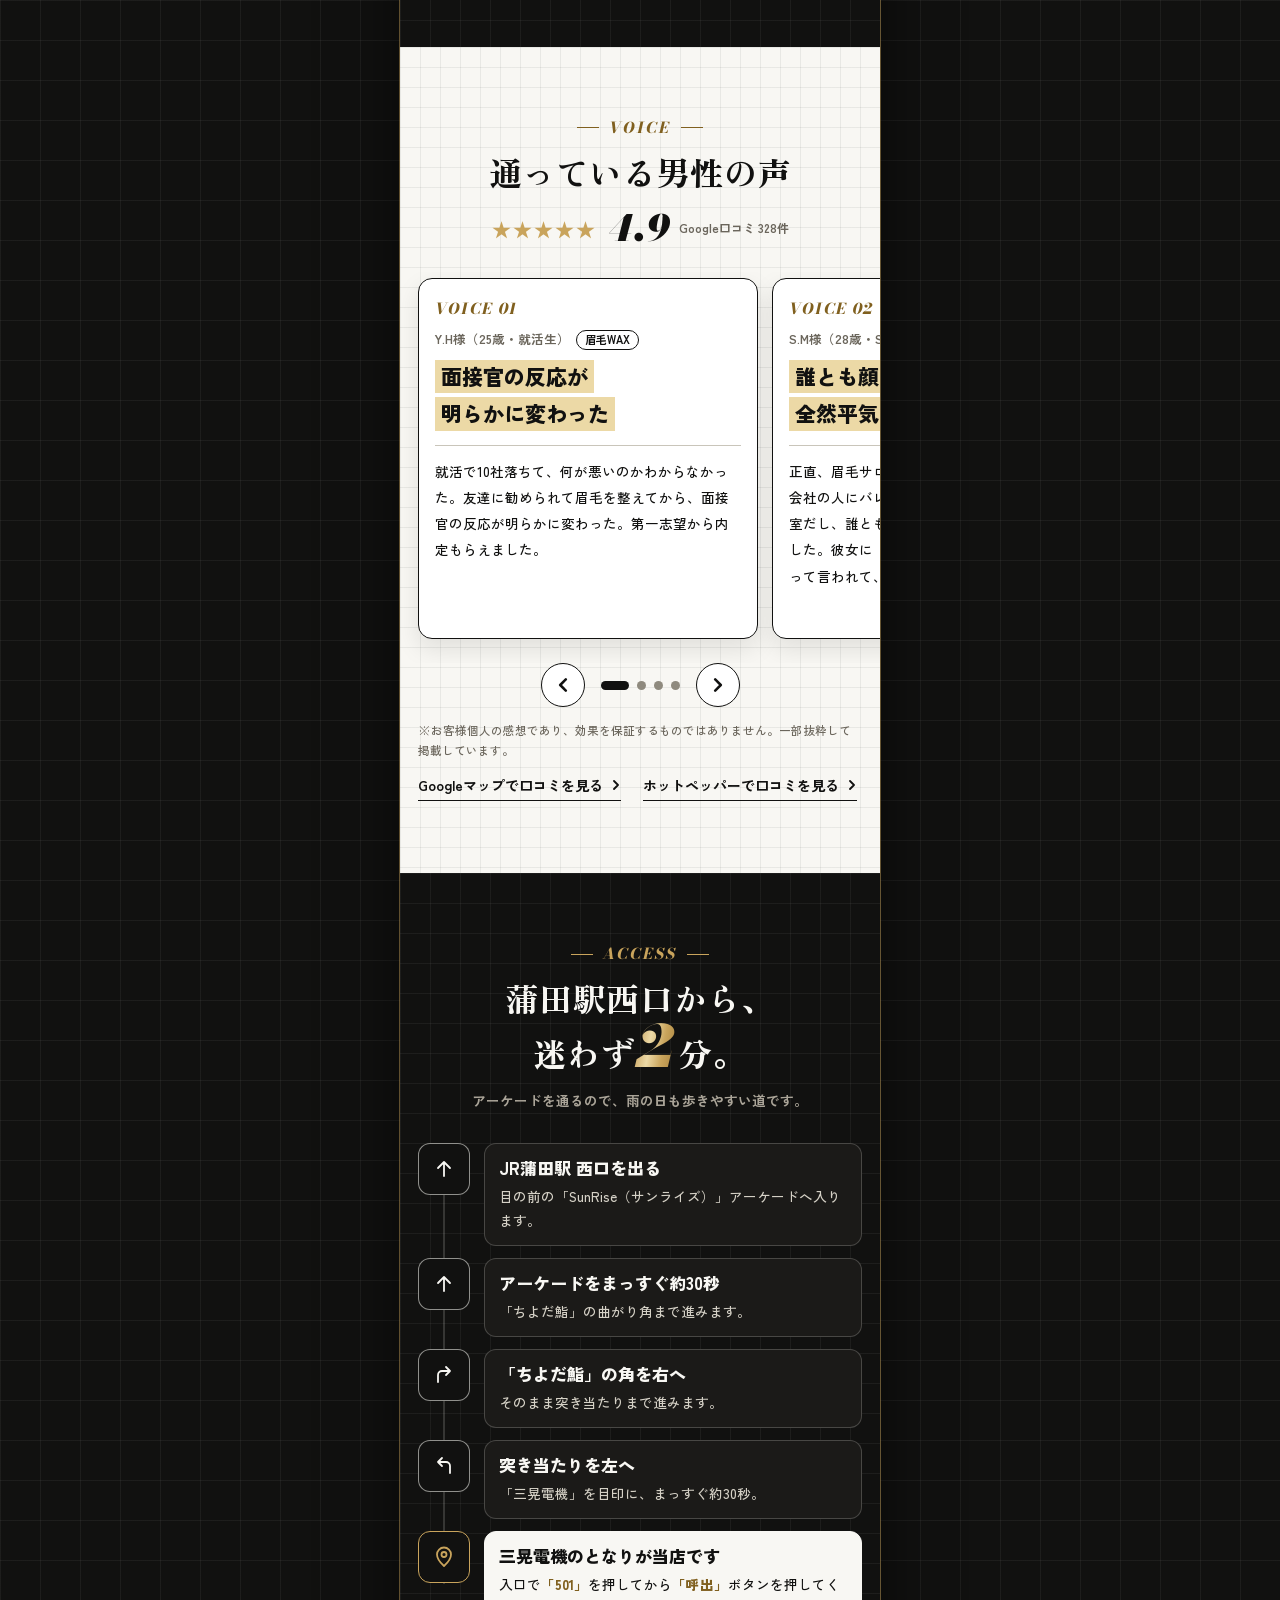
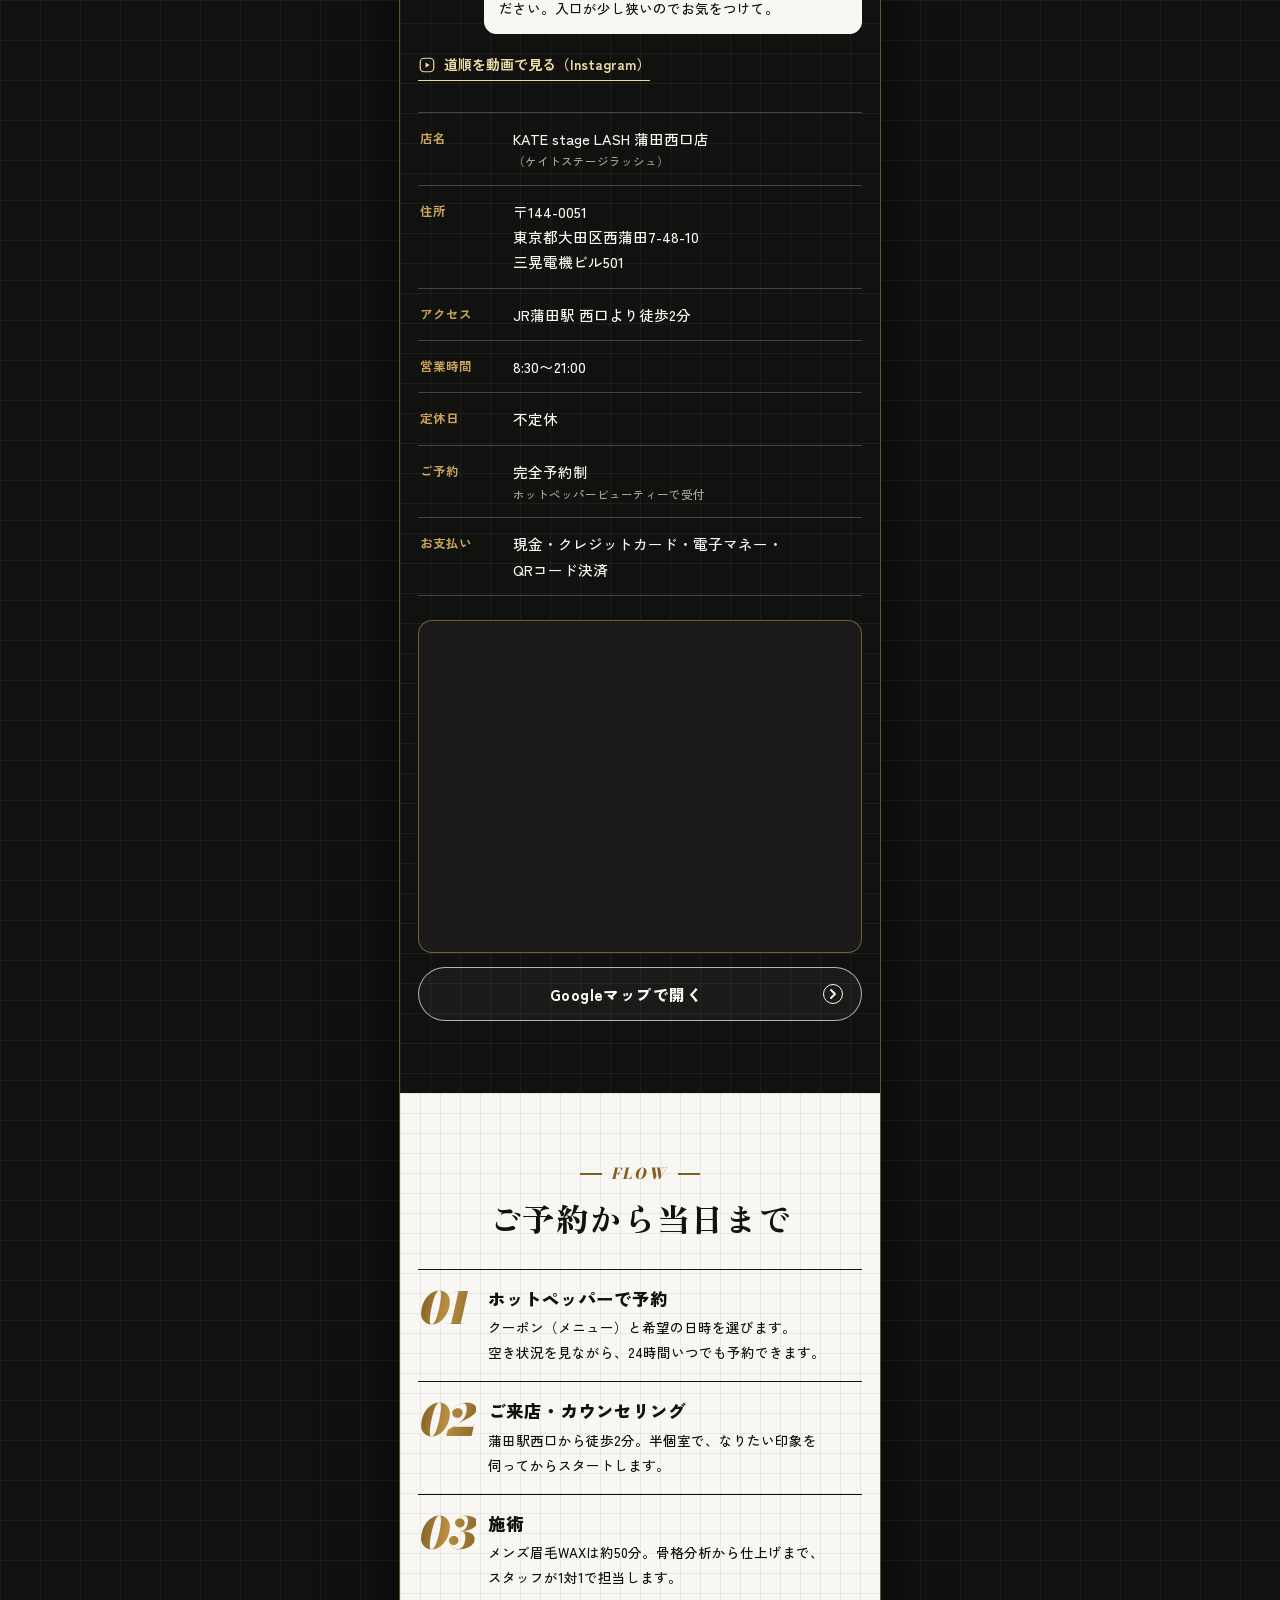
==== commit 2c69e9f9: "メンズ眉毛ページに Meta ピクセルを入れ、予約ボタンが押された時に Lead を送る - index.html：head に Meta ピクセル（女性向け LP と同じデータセット「ケイト広告」2" ====
--- a/index.html
+++ b/index.html
@@ -35,6 +35,43 @@
       gtag('event', 'conversion', {'send_to': 'AW-18561212683/19mHCLbtw7odEIvC1pJF'});
     }
   });
+</script>
+
+<!-- Meta ピクセル（Facebook・Instagram 広告の効果測定）。女性向け LP（/Brand/）と同じデータセット「ケイト広告」（2010357583154509） -->
+<script>
+  !function(f,b,e,v,n,t,s)
+  {if(f.fbq)return;n=f.fbq=function(){n.callMethod?
+  n.callMethod.apply(n,arguments):n.queue.push(arguments)};
+  if(!f._fbq)f._fbq=n;n.push=n;n.loaded=!0;n.version='2.0';
+  n.queue=[];t=b.createElement(e);t.async=!0;
+  t.src=v;s=b.getElementsByTagName(e)[0];
+  s.parentNode.insertBefore(t,s)}(window, document,'script',
+  'https://connect.facebook.net/en_US/fbevents.js');
+  fbq('init', '2010357583154509');
+  fbq('track', 'PageView');
+
+  /* Meta 広告の成果（Lead）：ホットペッパーの予約ページへのリンクが押された時に送る。
+     Meta 広告は、このイベントが起きやすい人に配信を寄せる。
+     ホットペッパーの口コミページ（/review/）へのリンクは予約ではないので数えない。
+     LINE（エルメの流入経路 s.lmes.jp・直接の友だち追加 lin.ee）は、今はこのページにないが、置いた時に数えられるようにしておく。
+     続けて何度押されても件数がふくらまないよう、1回のページ表示につき最初の1回だけ送る。
+     どちらのボタンだったかは content_name（hotpepper / line）、どのページかは content_category で区別する */
+  (function () {
+    var sent = false;
+    document.addEventListener('click', function (event) {
+      var link = event.target && event.target.closest ? event.target.closest('a[href]') : null;
+      if (!link || sent) { return; }
+      var name = null;
+      if (link.hostname === 'beauty.hotpepper.jp' && link.pathname.indexOf('/review/') === -1) {
+        name = 'hotpepper';
+      } else if (link.hostname === 's.lmes.jp' || link.hostname === 'lin.ee') {
+        name = 'line';
+      }
+      if (!name) { return; }
+      sent = true;
+      fbq('track', 'Lead', { content_name: name, content_category: 'mens_lp' });
+    });
+  })();
 </script>
 
 <!-- Microsoft Clarity（ヒートマップ・操作の再生）。女性向け LP と同じプロジェクト。ページ内の細かい計測は js/measure.js -->
@@ -806,7 +843,7 @@
         <a href="https://www.instagram.com/katestagelash_kamata/" target="_blank" rel="noopener noreferrer" aria-label="Instagram"><svg viewBox="0 0 24 24" aria-hidden="true"><rect x="3" y="3" width="18" height="18" rx="5" fill="none" stroke="currentColor" stroke-width="1.6"/><circle cx="12" cy="12" r="4" fill="none" stroke="currentColor" stroke-width="1.6"/><circle cx="17.2" cy="6.8" r="1.1" fill="currentColor"/></svg></a>
       </div>
       <p class="foot__addr">KATE stage LASH 蒲田西口店<br>東京都大田区西蒲田7-48-10 三晃電機ビル501</p>
-      <p class="foot__note">当サイトでは、サイトの改善と広告の効果測定のため、Google アナリティクス・Google 広告・Microsoft Clarity でご利用状況を記録しています。くわしくは<a href="privacy.html">プライバシーポリシー</a>をご覧ください。</p>
+      <p class="foot__note">当サイトでは、サイトの改善と広告の効果測定のため、Google アナリティクス・Google 広告・Meta 広告・Microsoft Clarity でご利用状況を記録しています。くわしくは<a href="privacy.html">プライバシーポリシー</a>をご覧ください。</p>
       <p class="foot__copy">&copy; 2026 KATE stage LASH 蒲田西口店</p>
     </footer>
   </main>
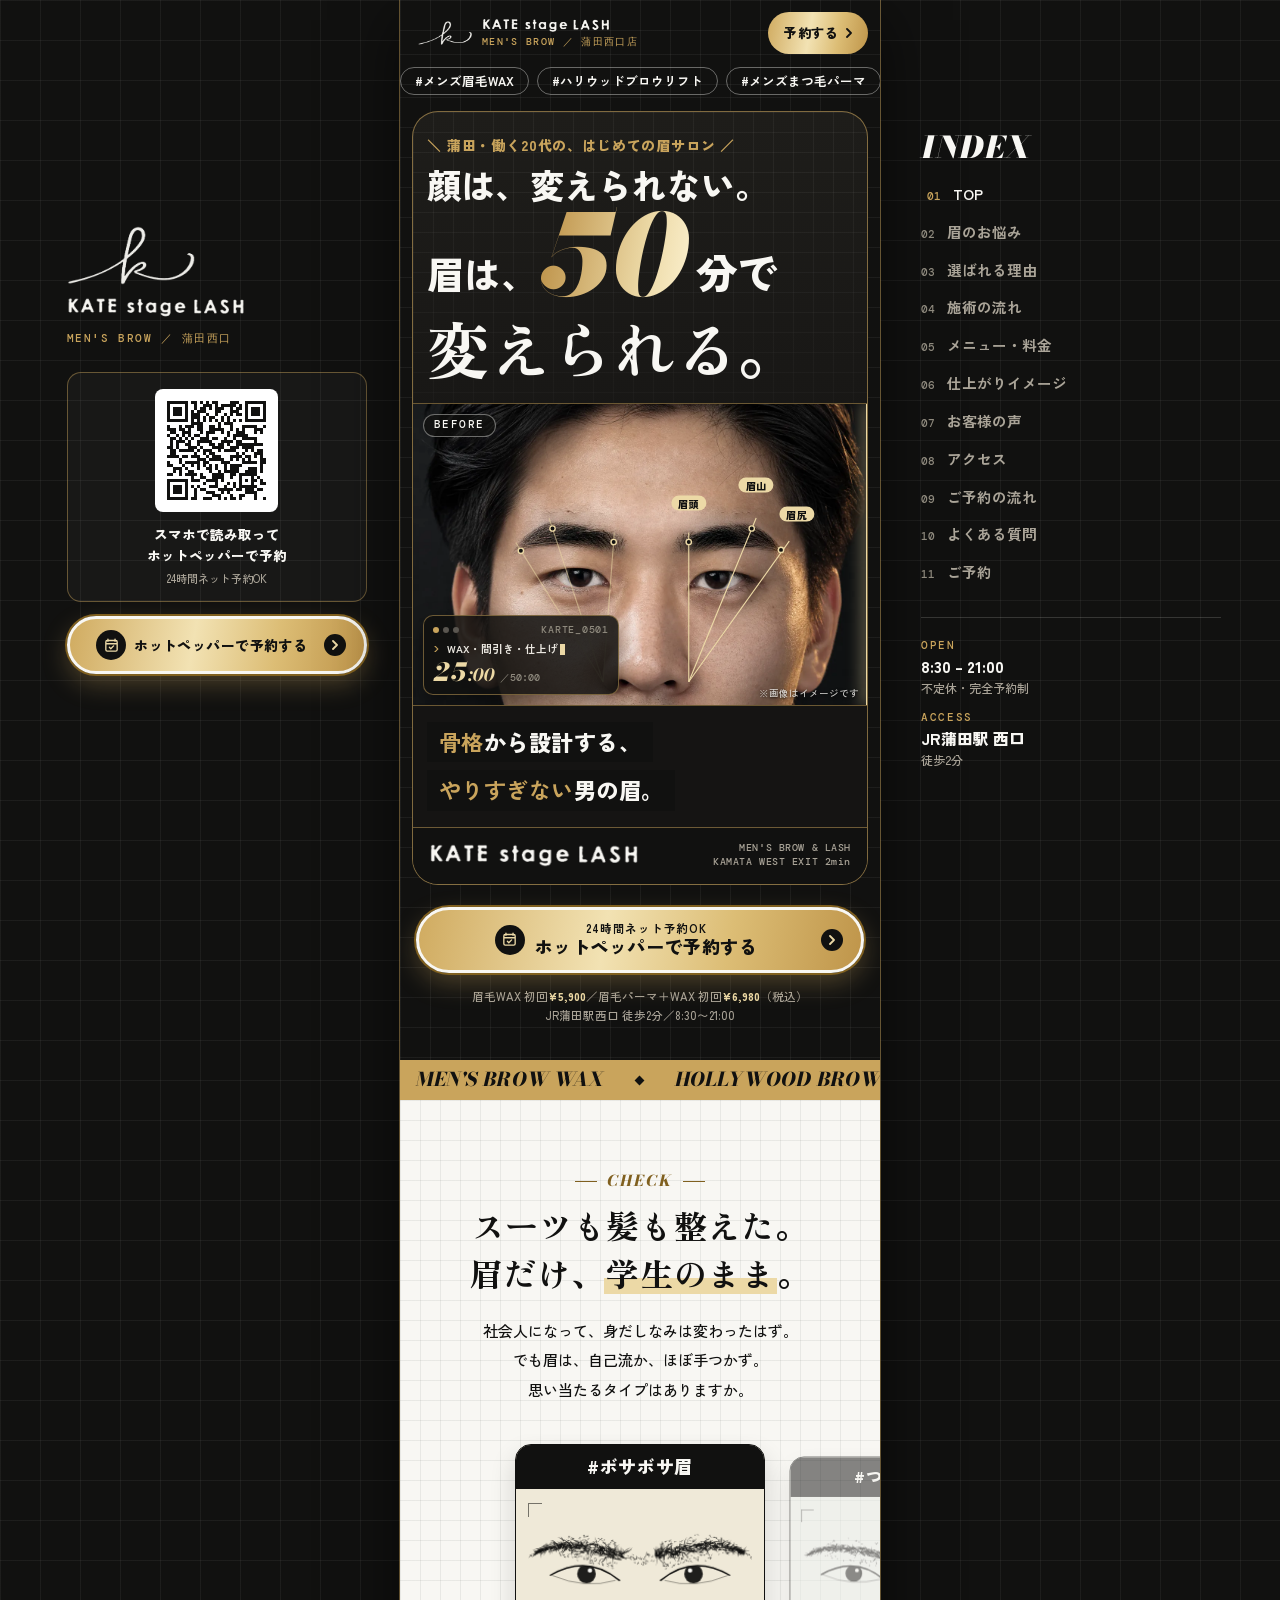
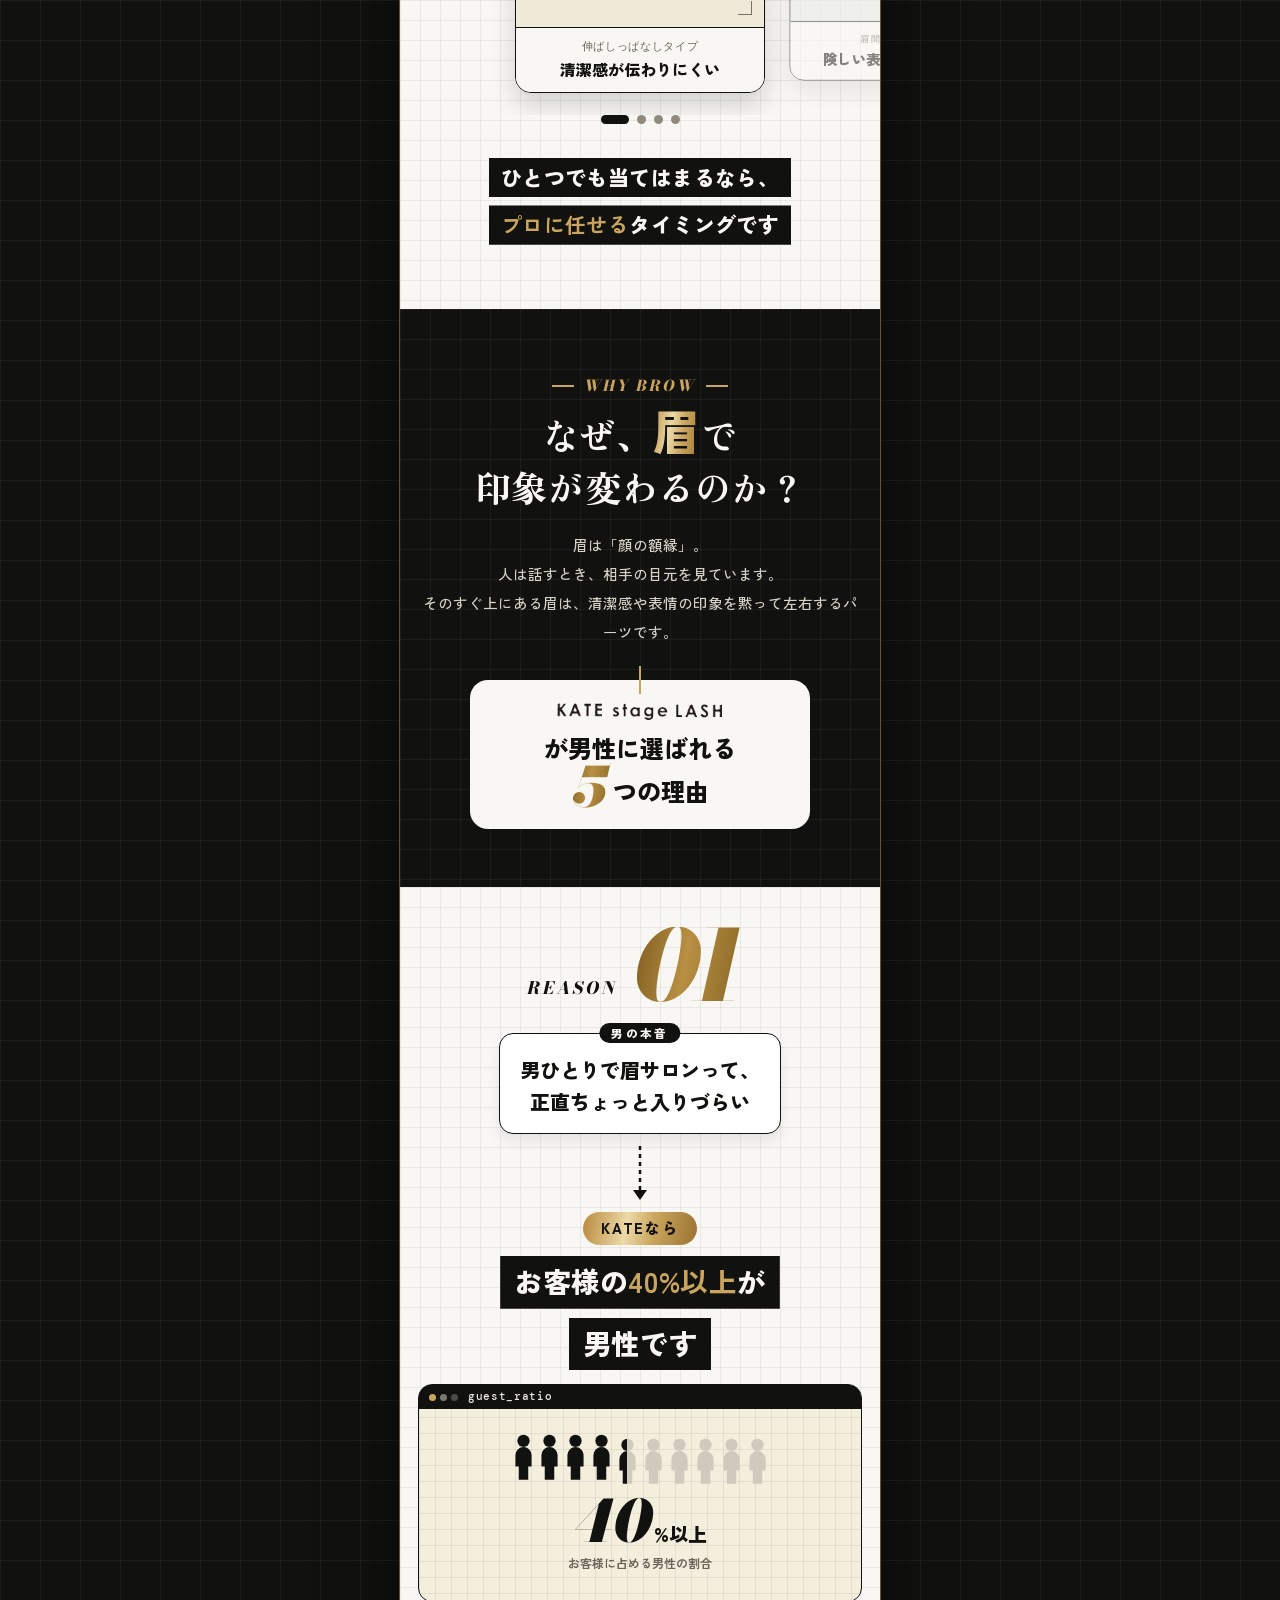
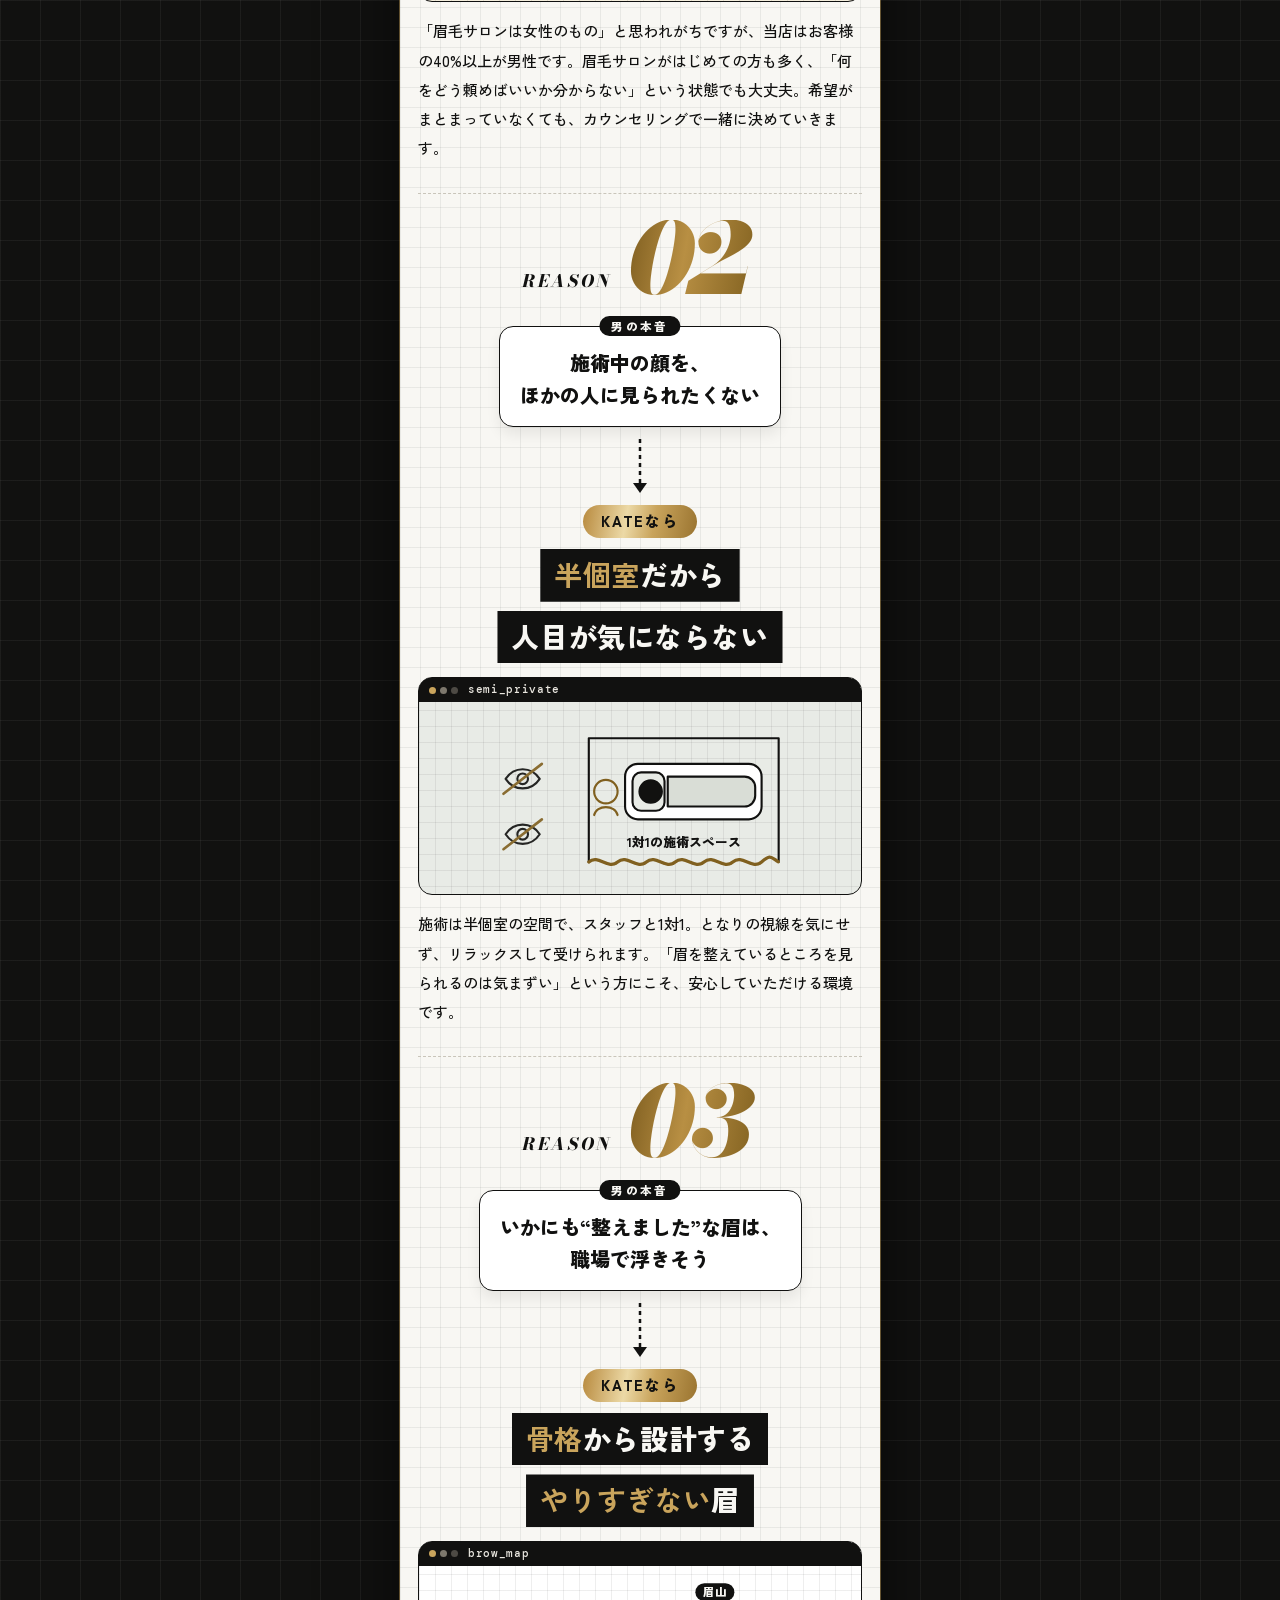
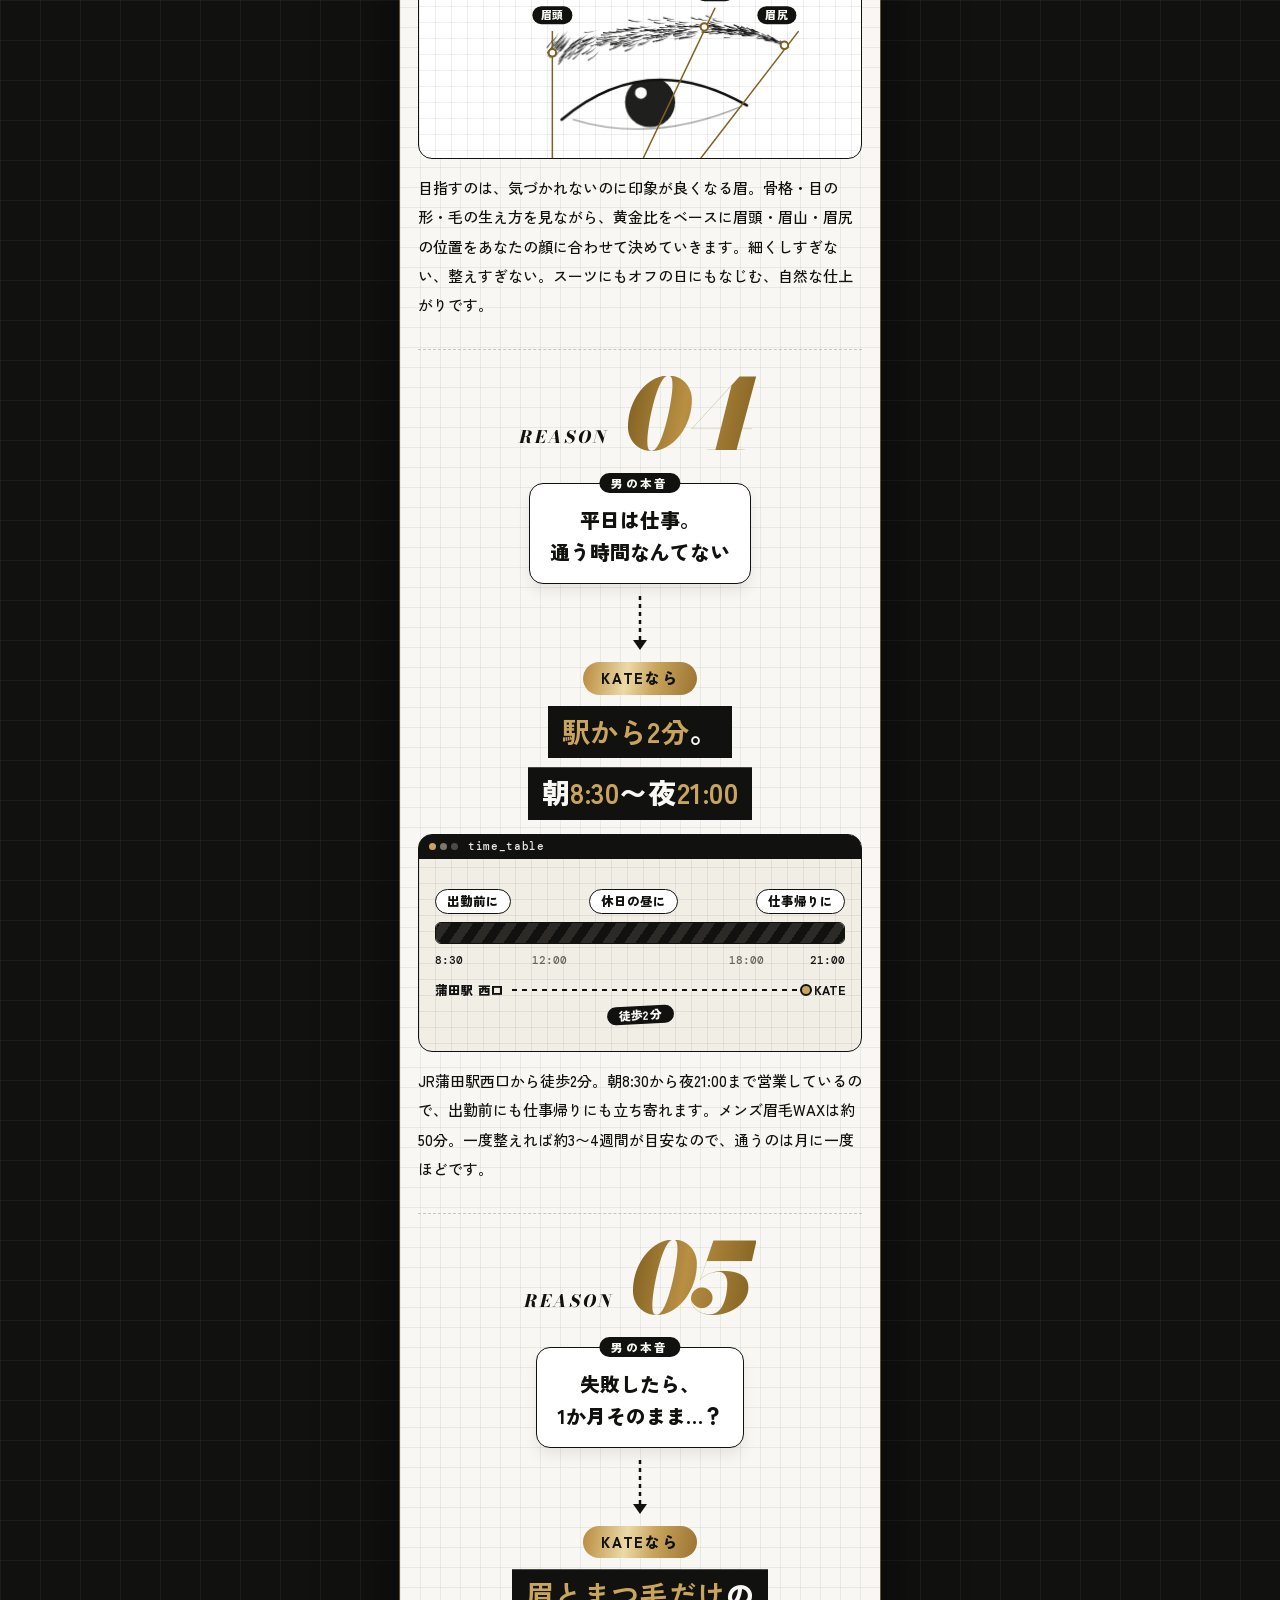
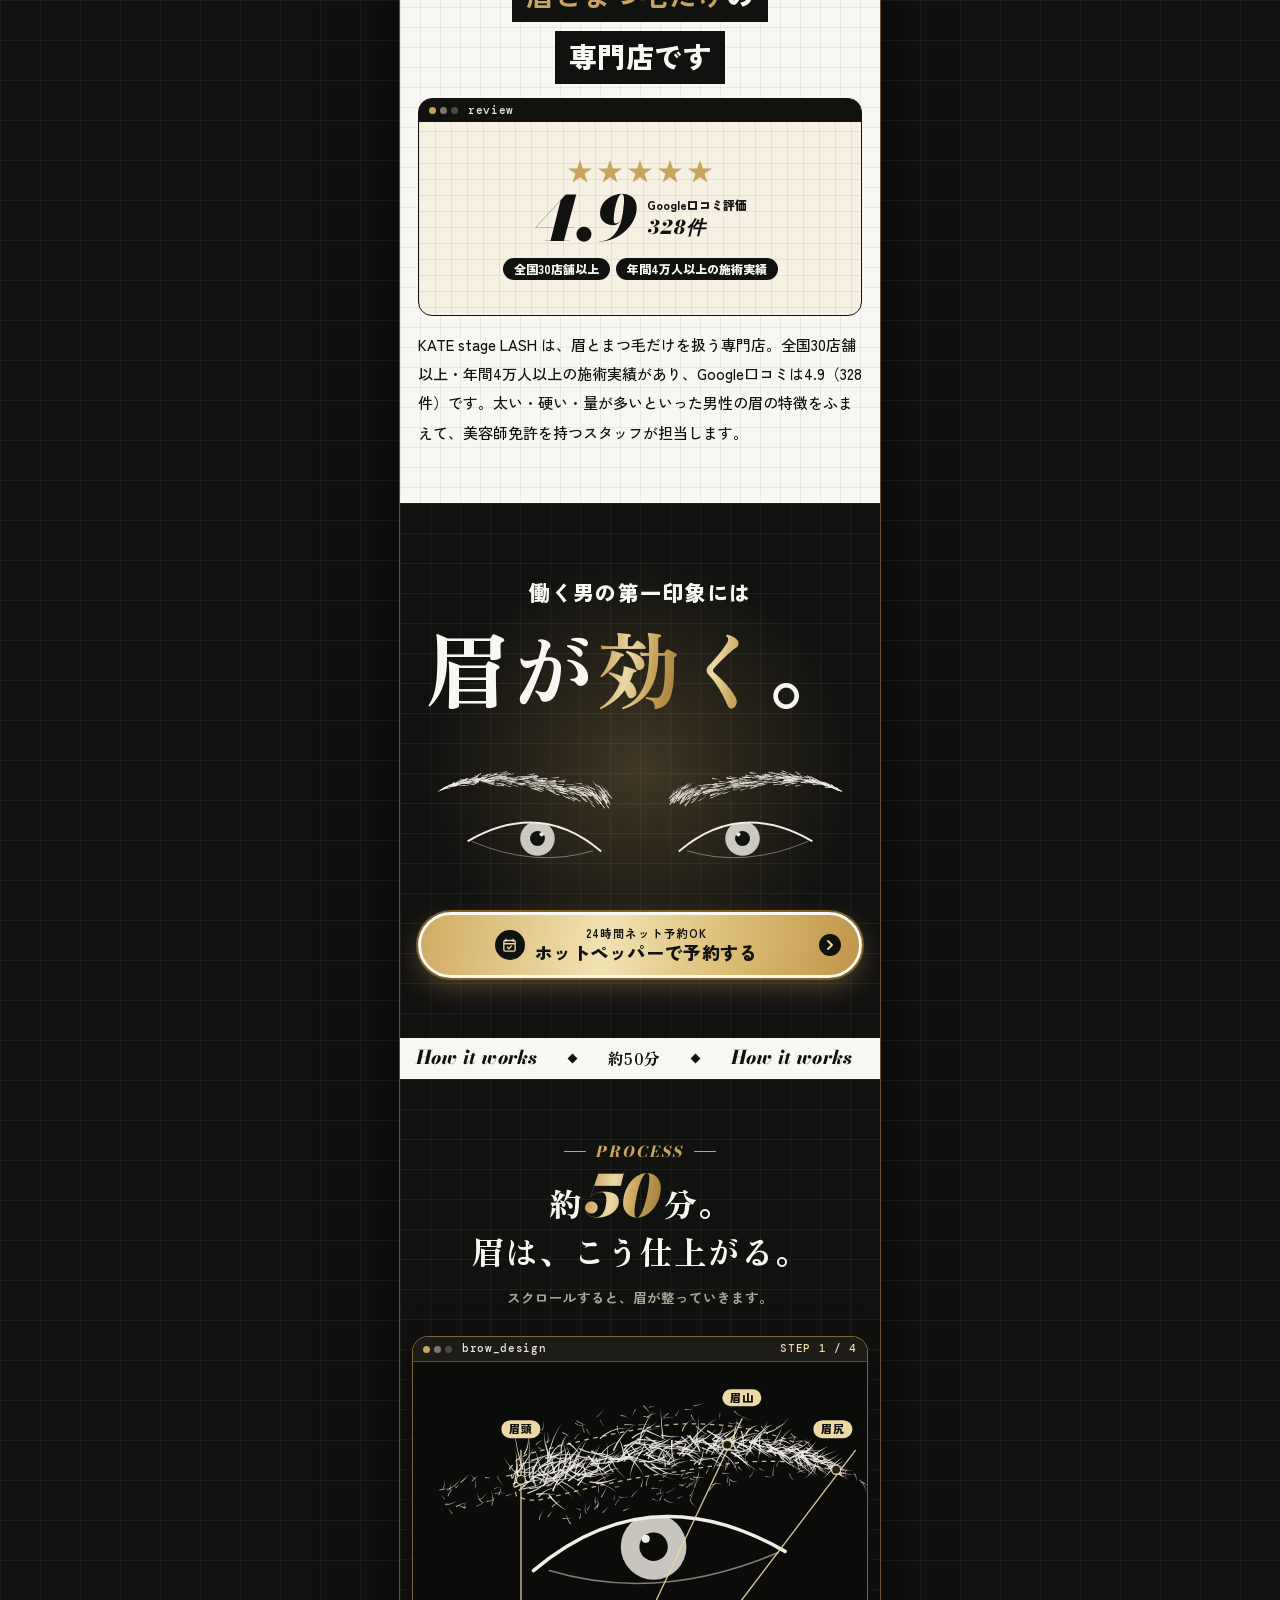
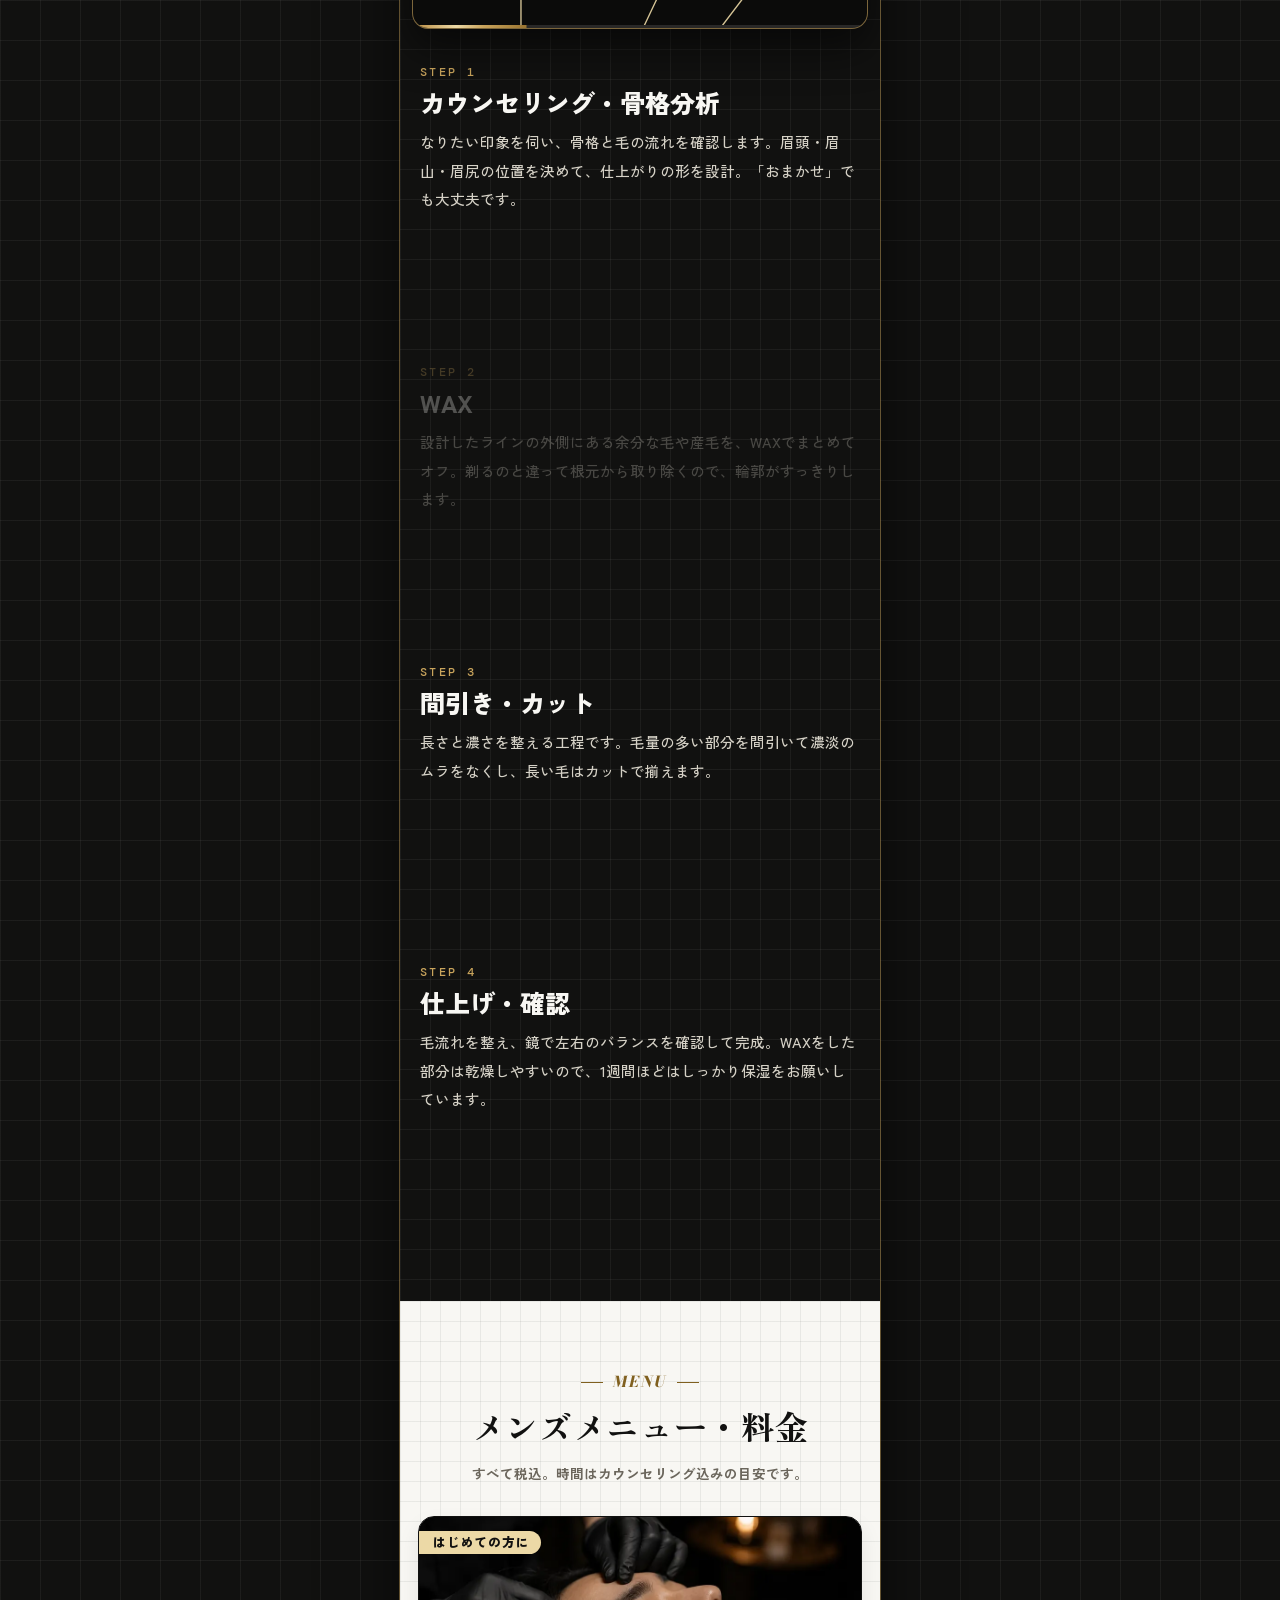
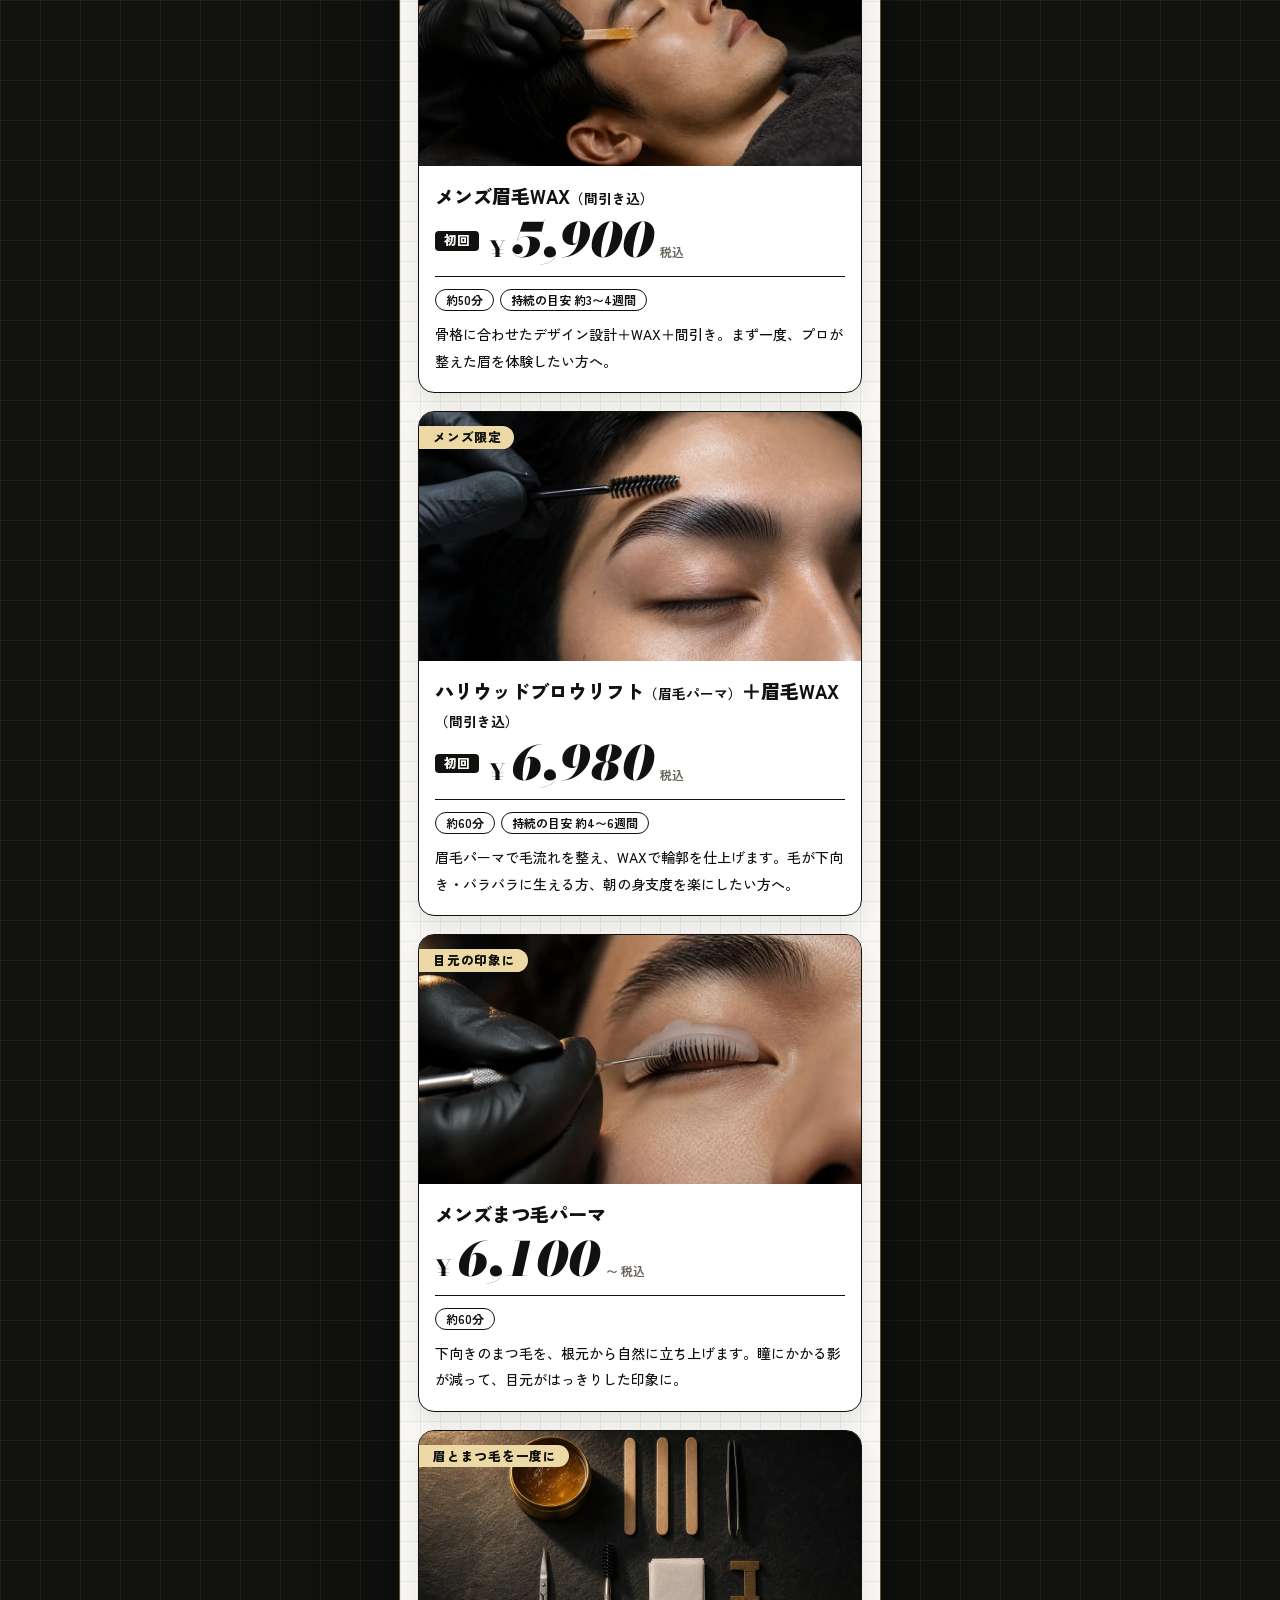
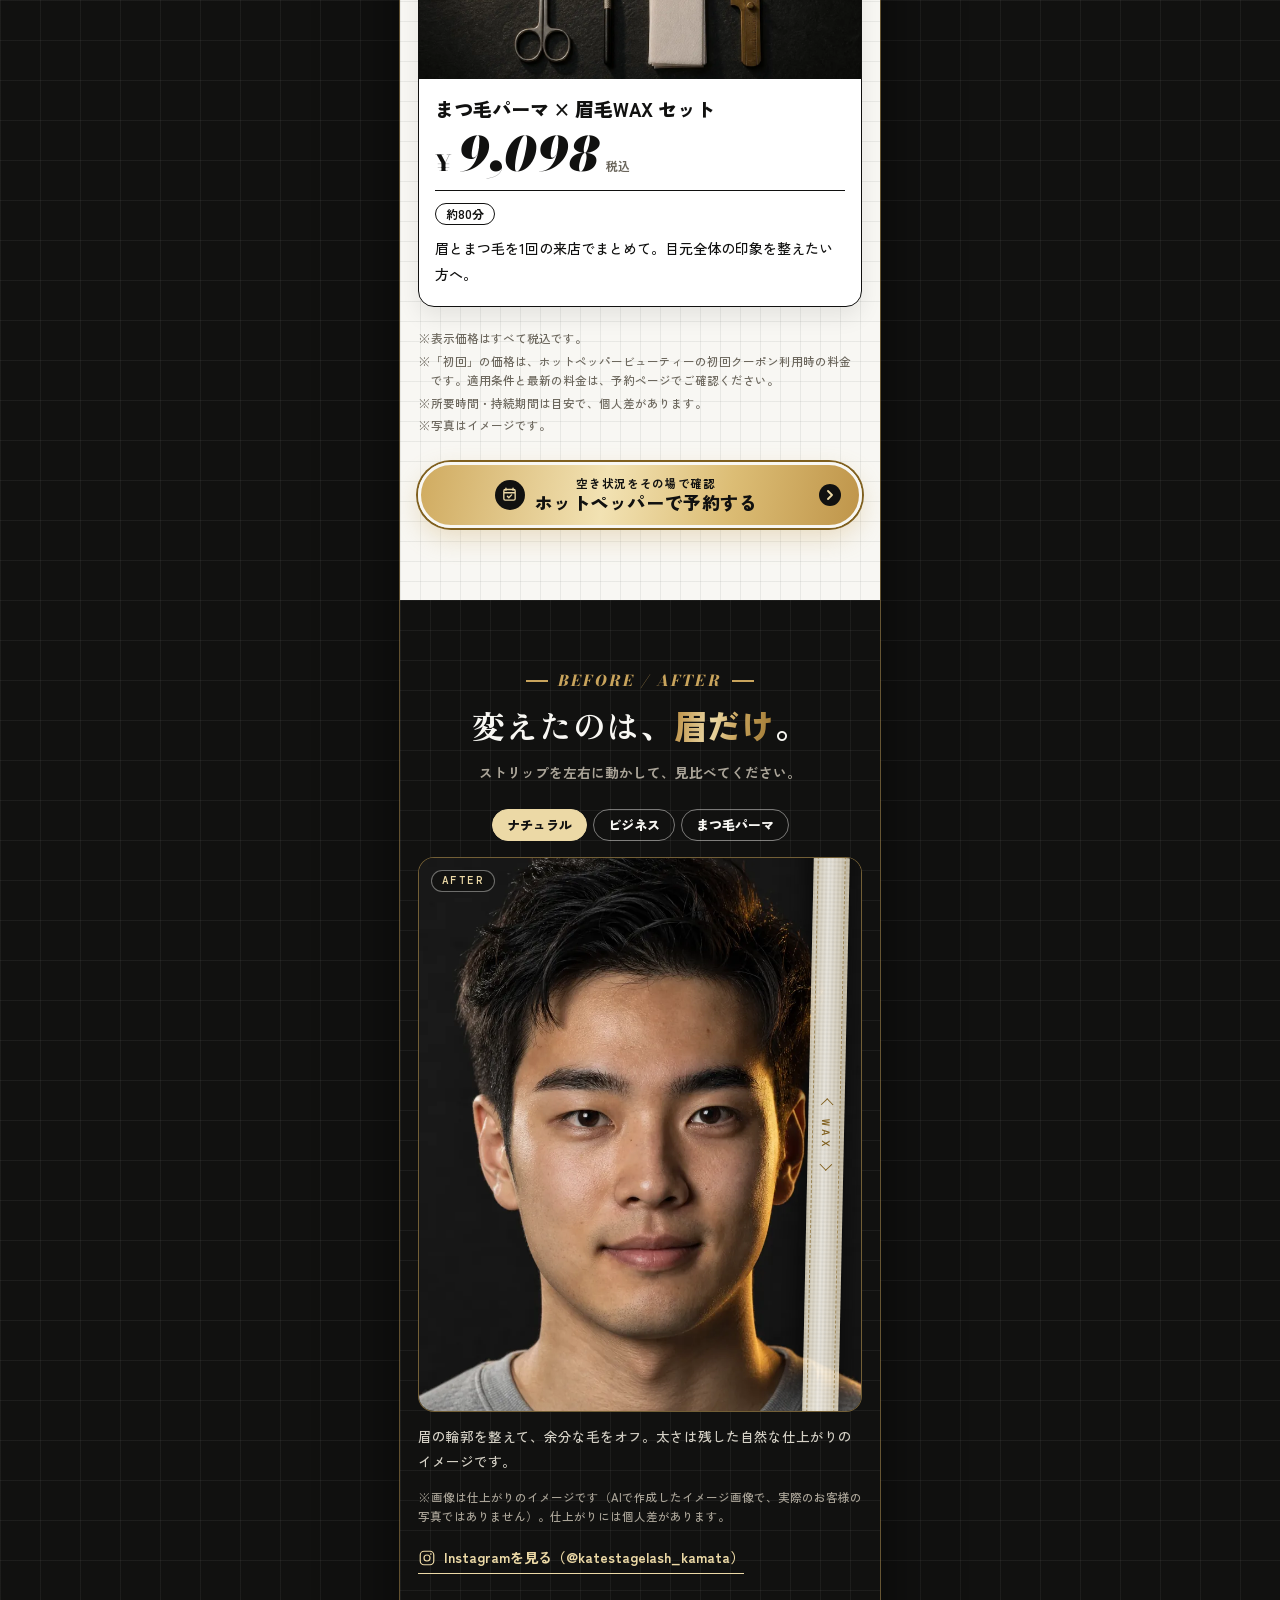
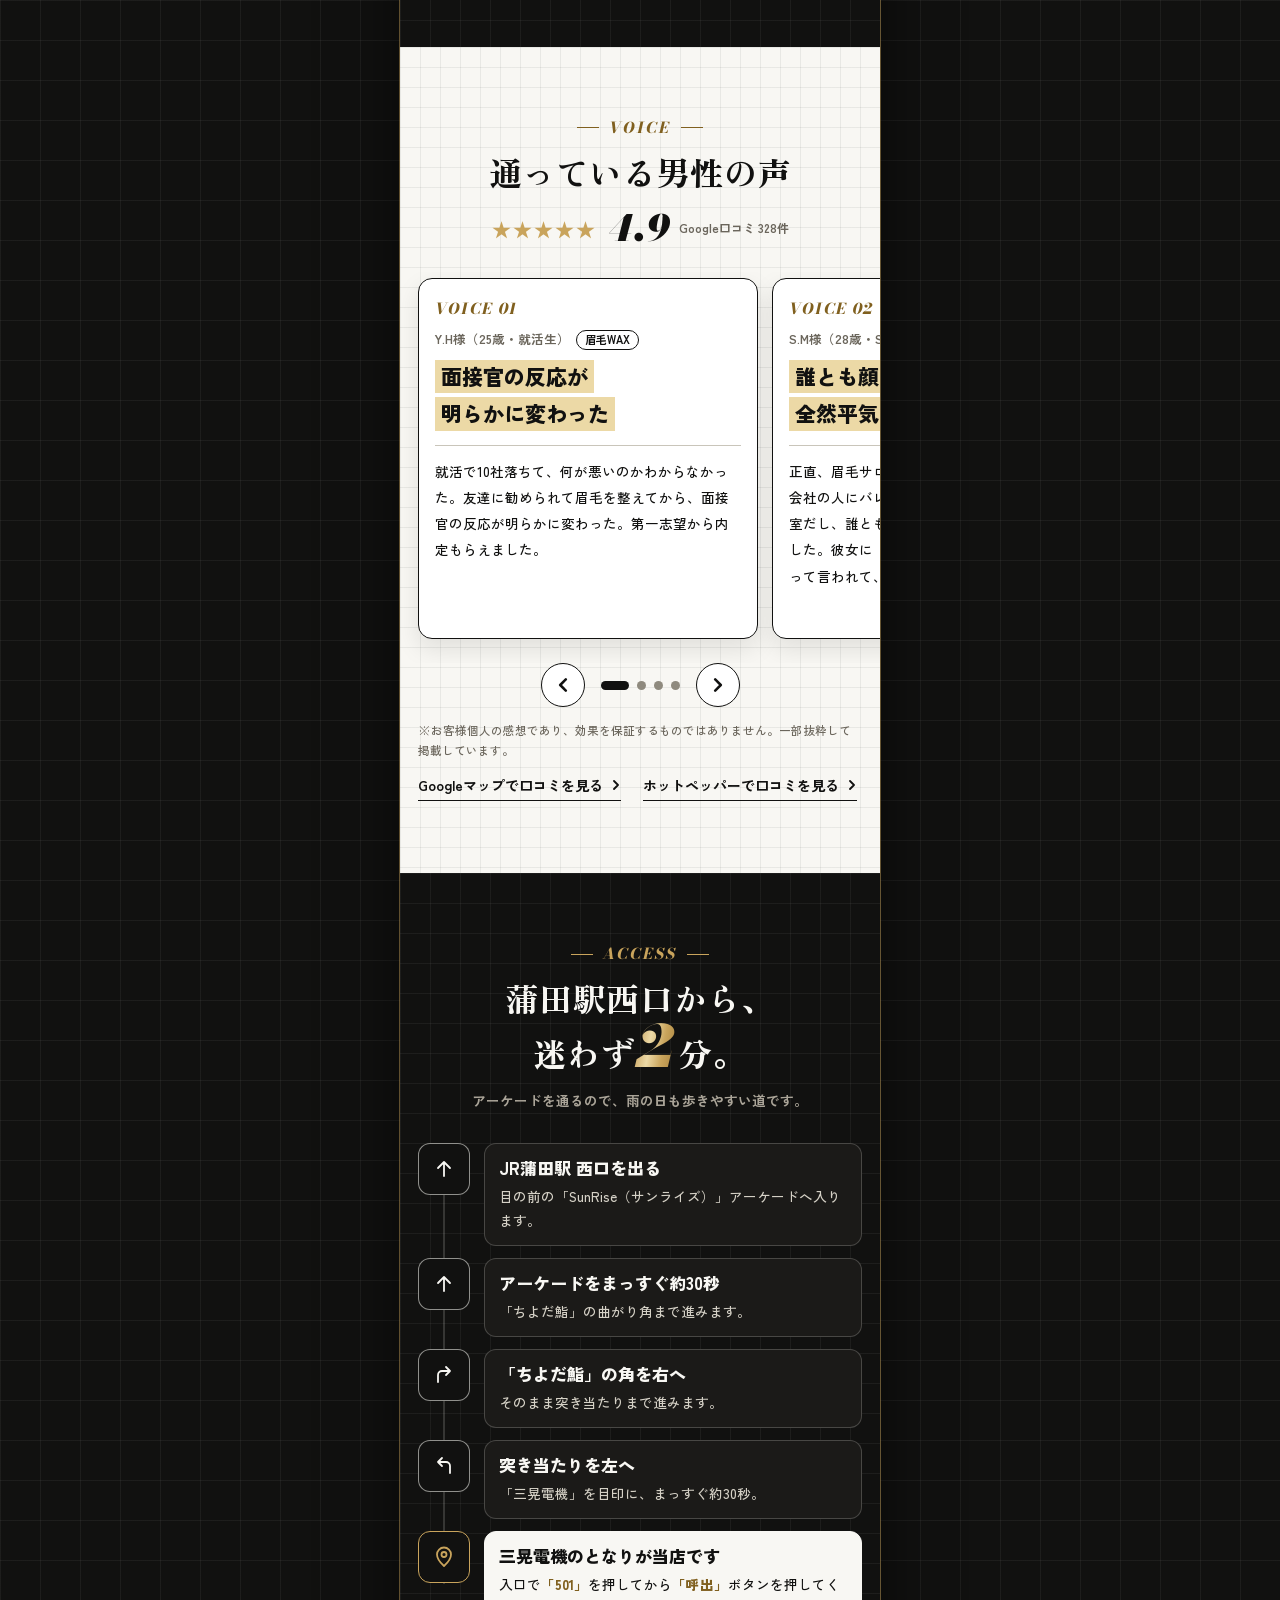
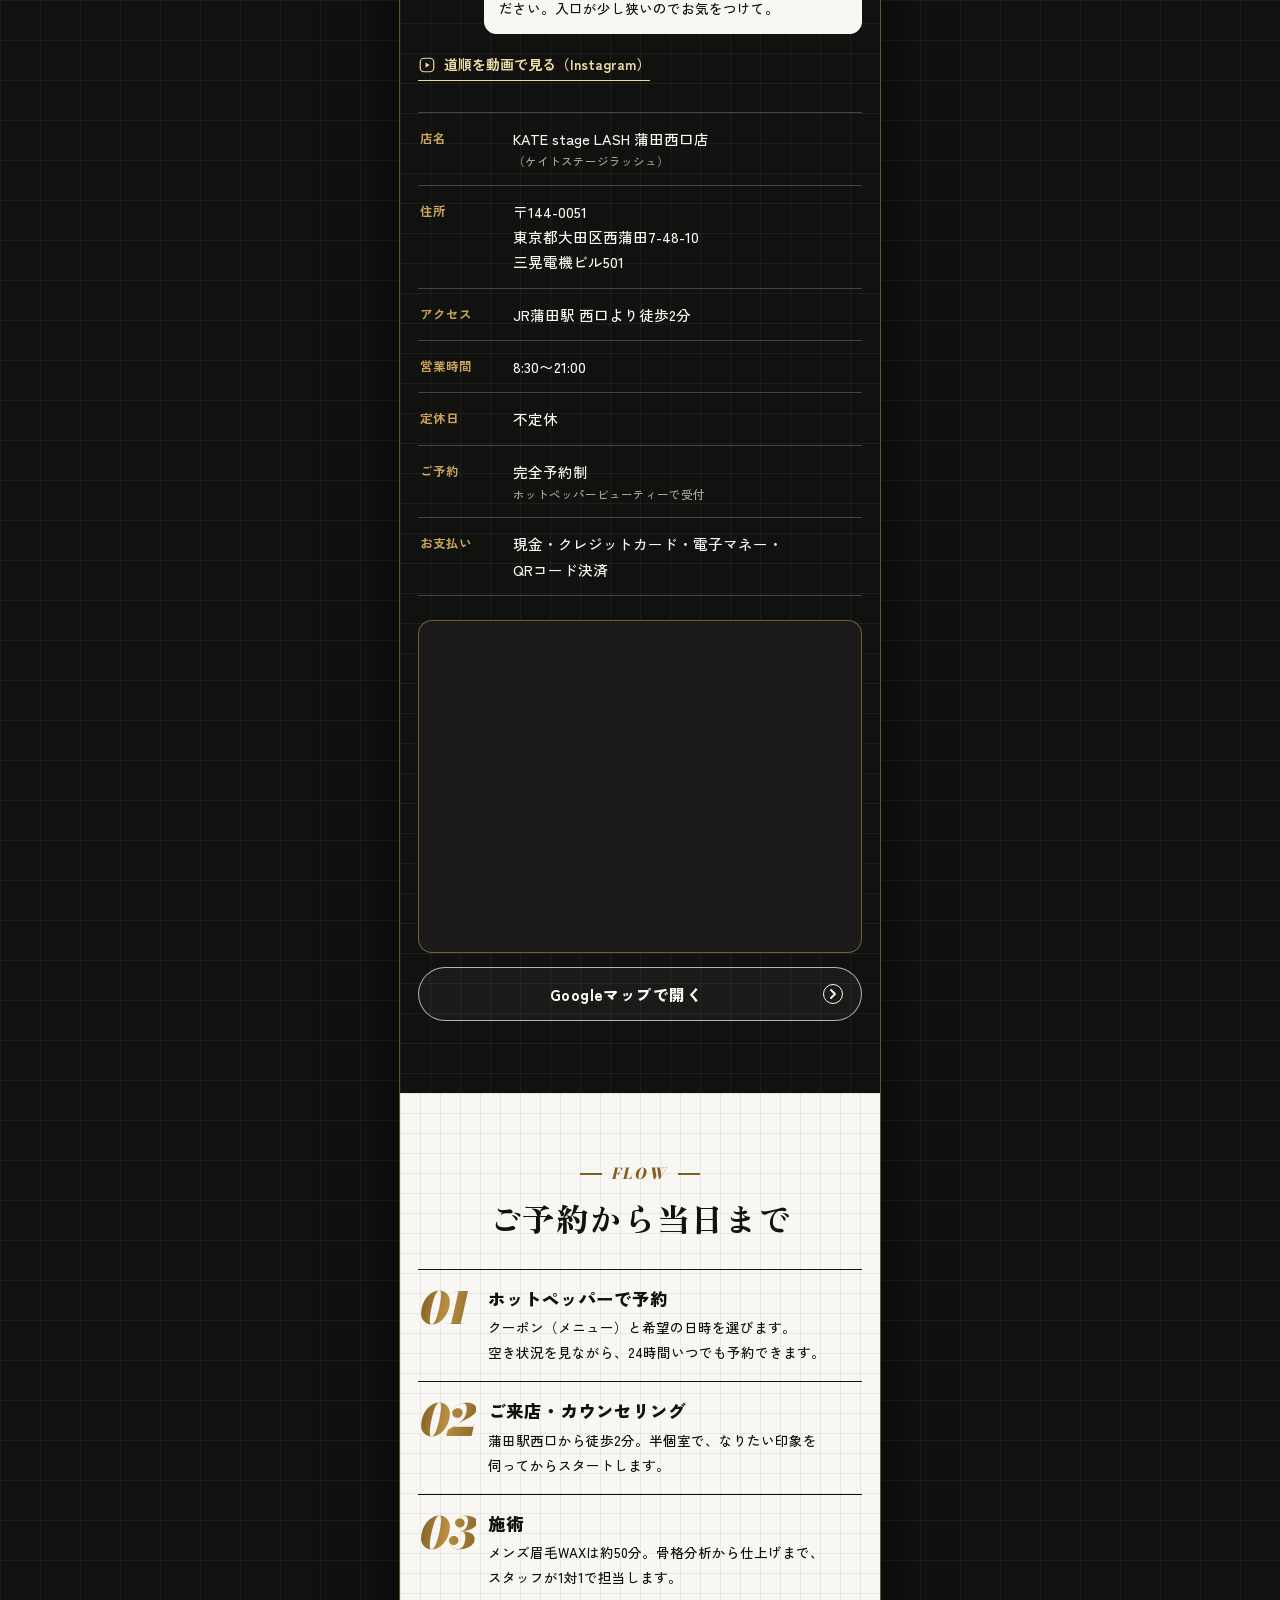
==== commit f205c417: "feat: Clarity に予約リンク・メニューのイベントと、Meta 広告の目印を送る - ホットペッパーの予約ページ・口コミページへのリンクが押された時に Clarity の API イベント " ====
--- a/index.html
+++ b/index.html
@@ -871,6 +871,6 @@
 </div>
 
 <script src="js/main.js?v=20261115b" defer></script>
-<script src="js/measure.js?v=20261119" defer></script>
+<script src="js/measure.js?v=20261123" defer></script>
 </body>
 </html>
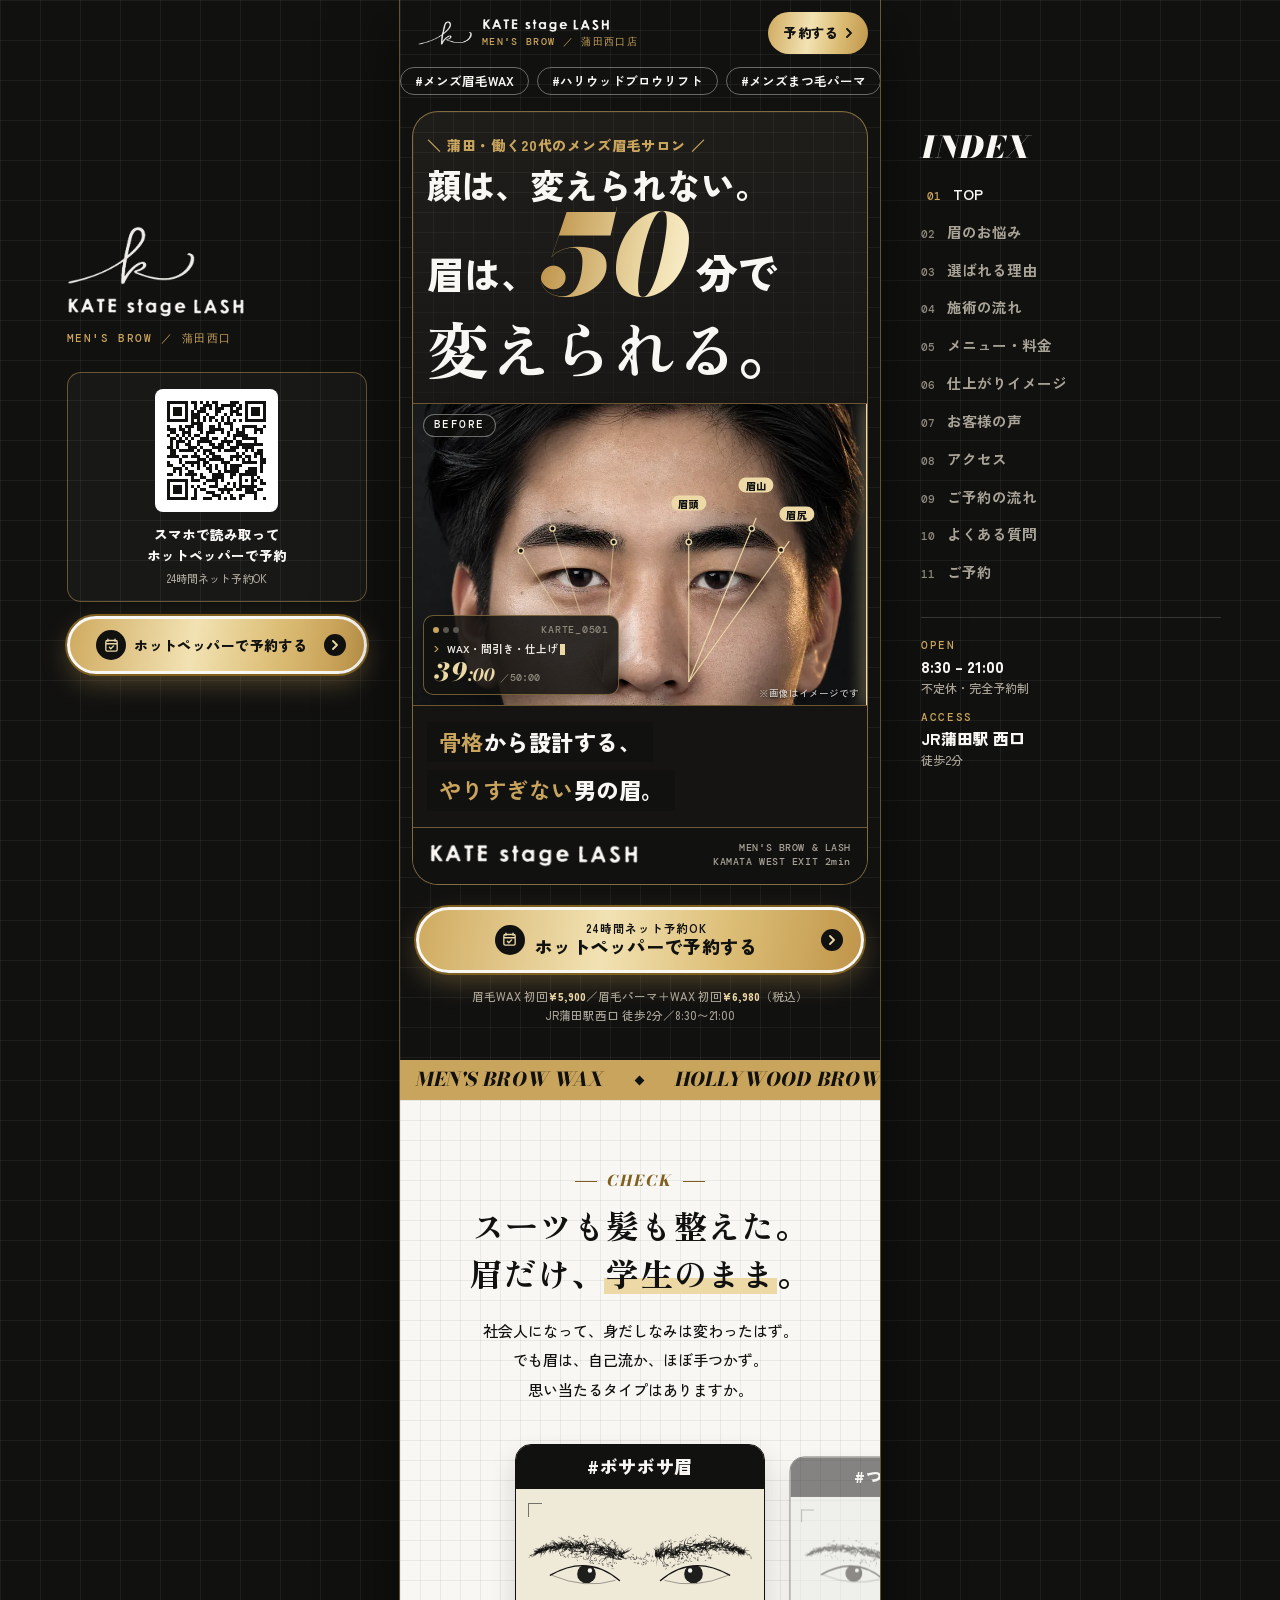
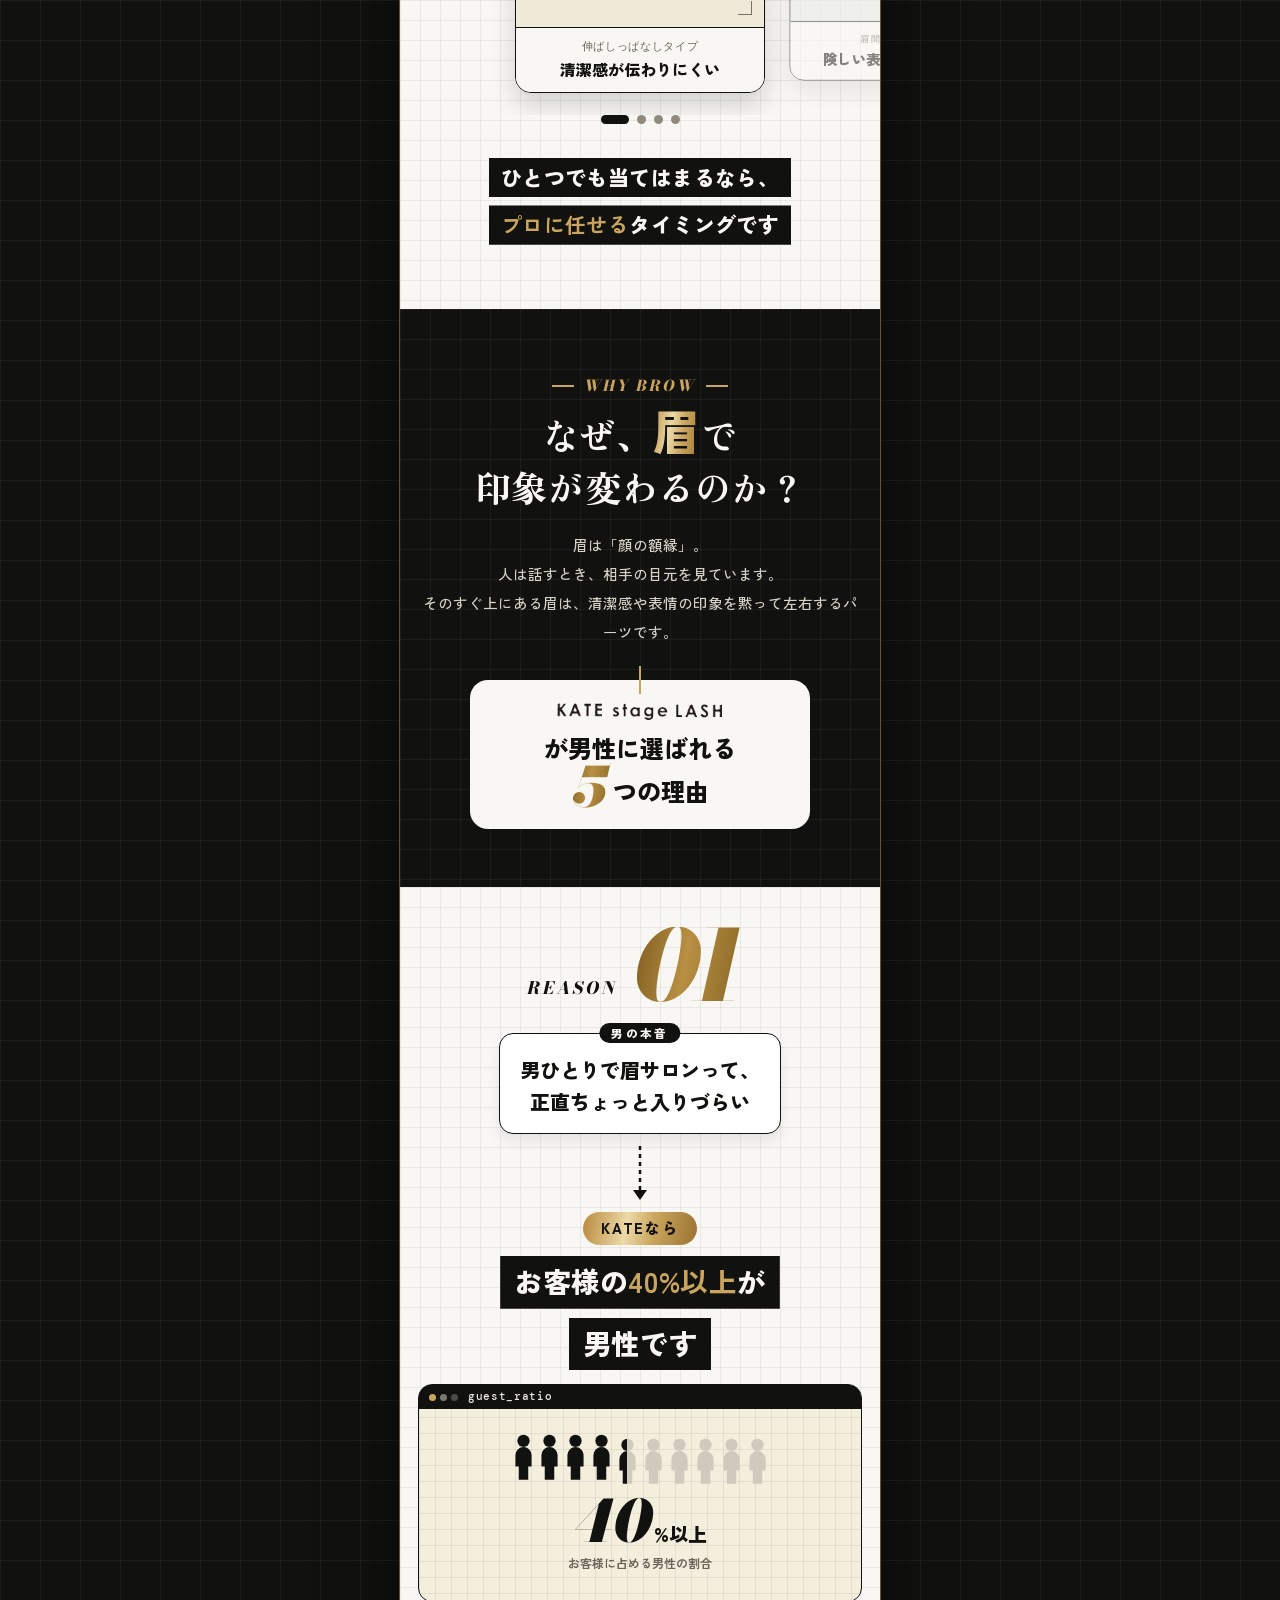
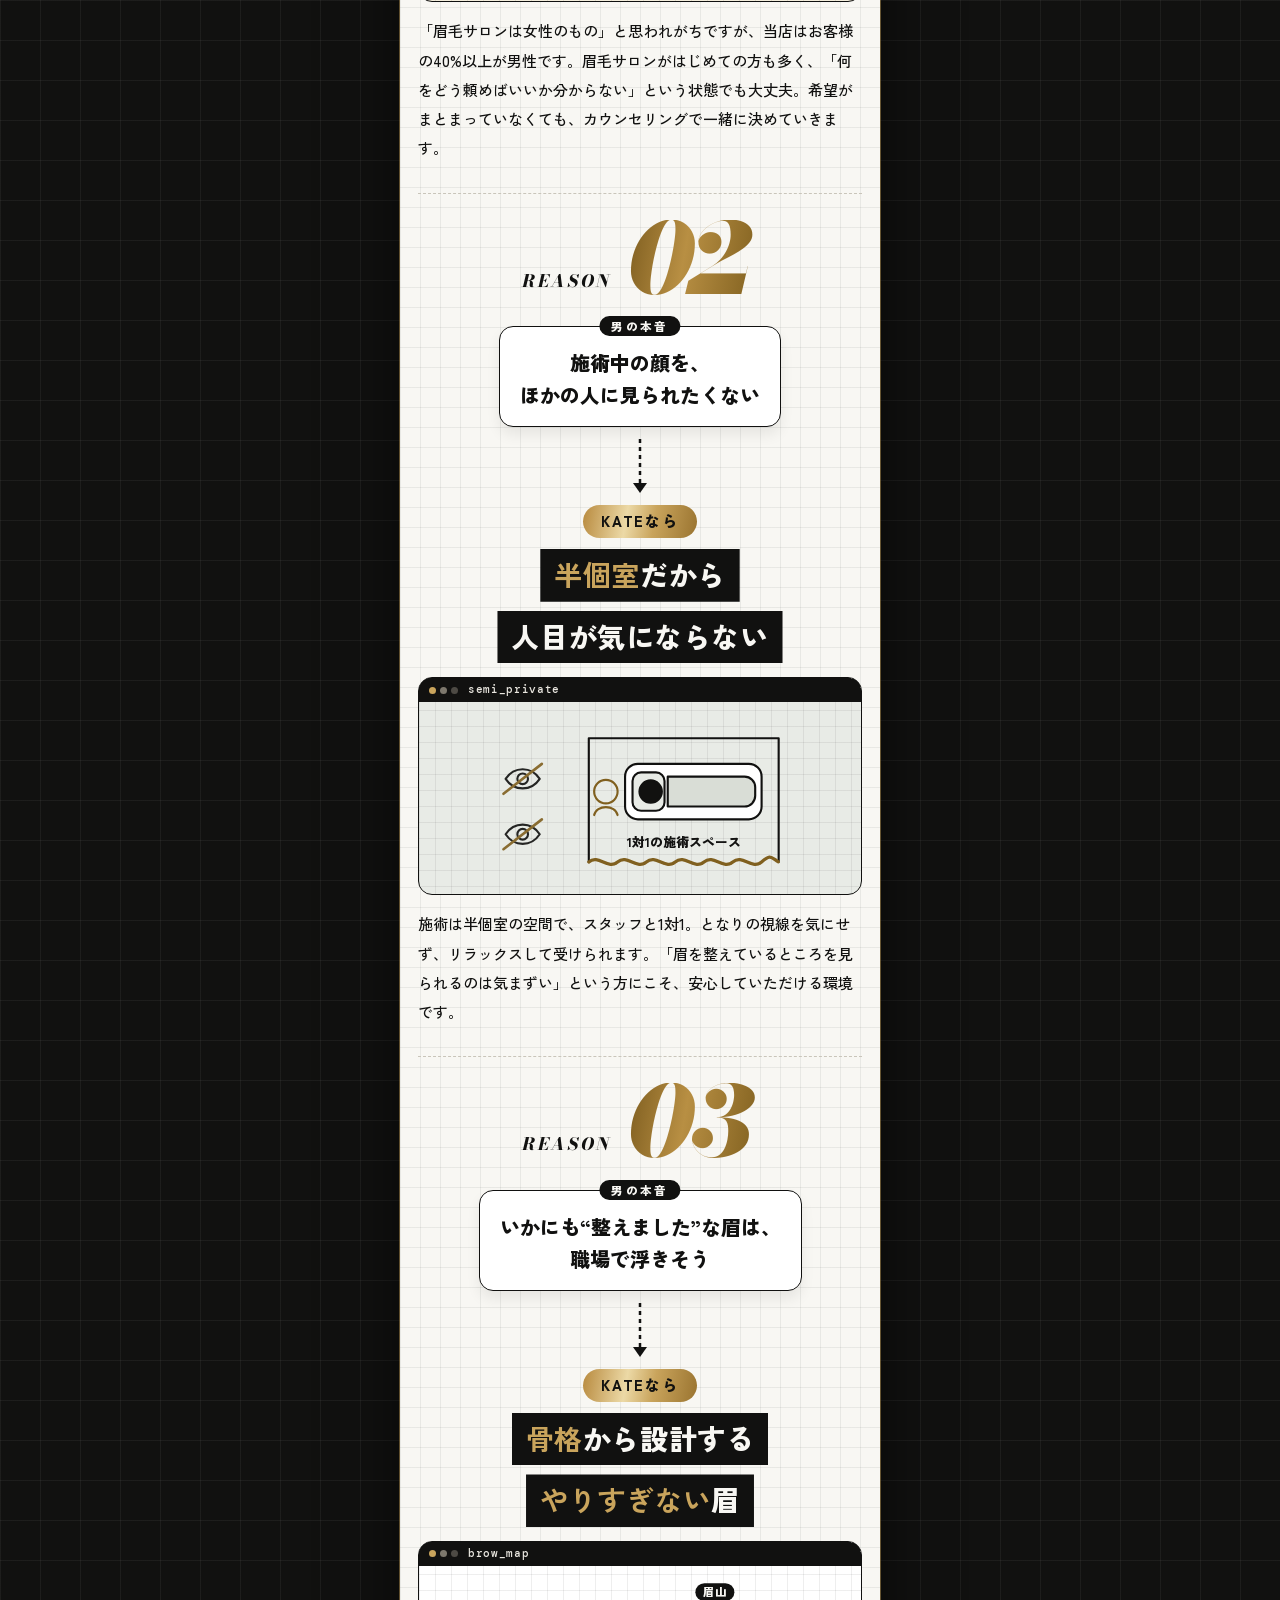
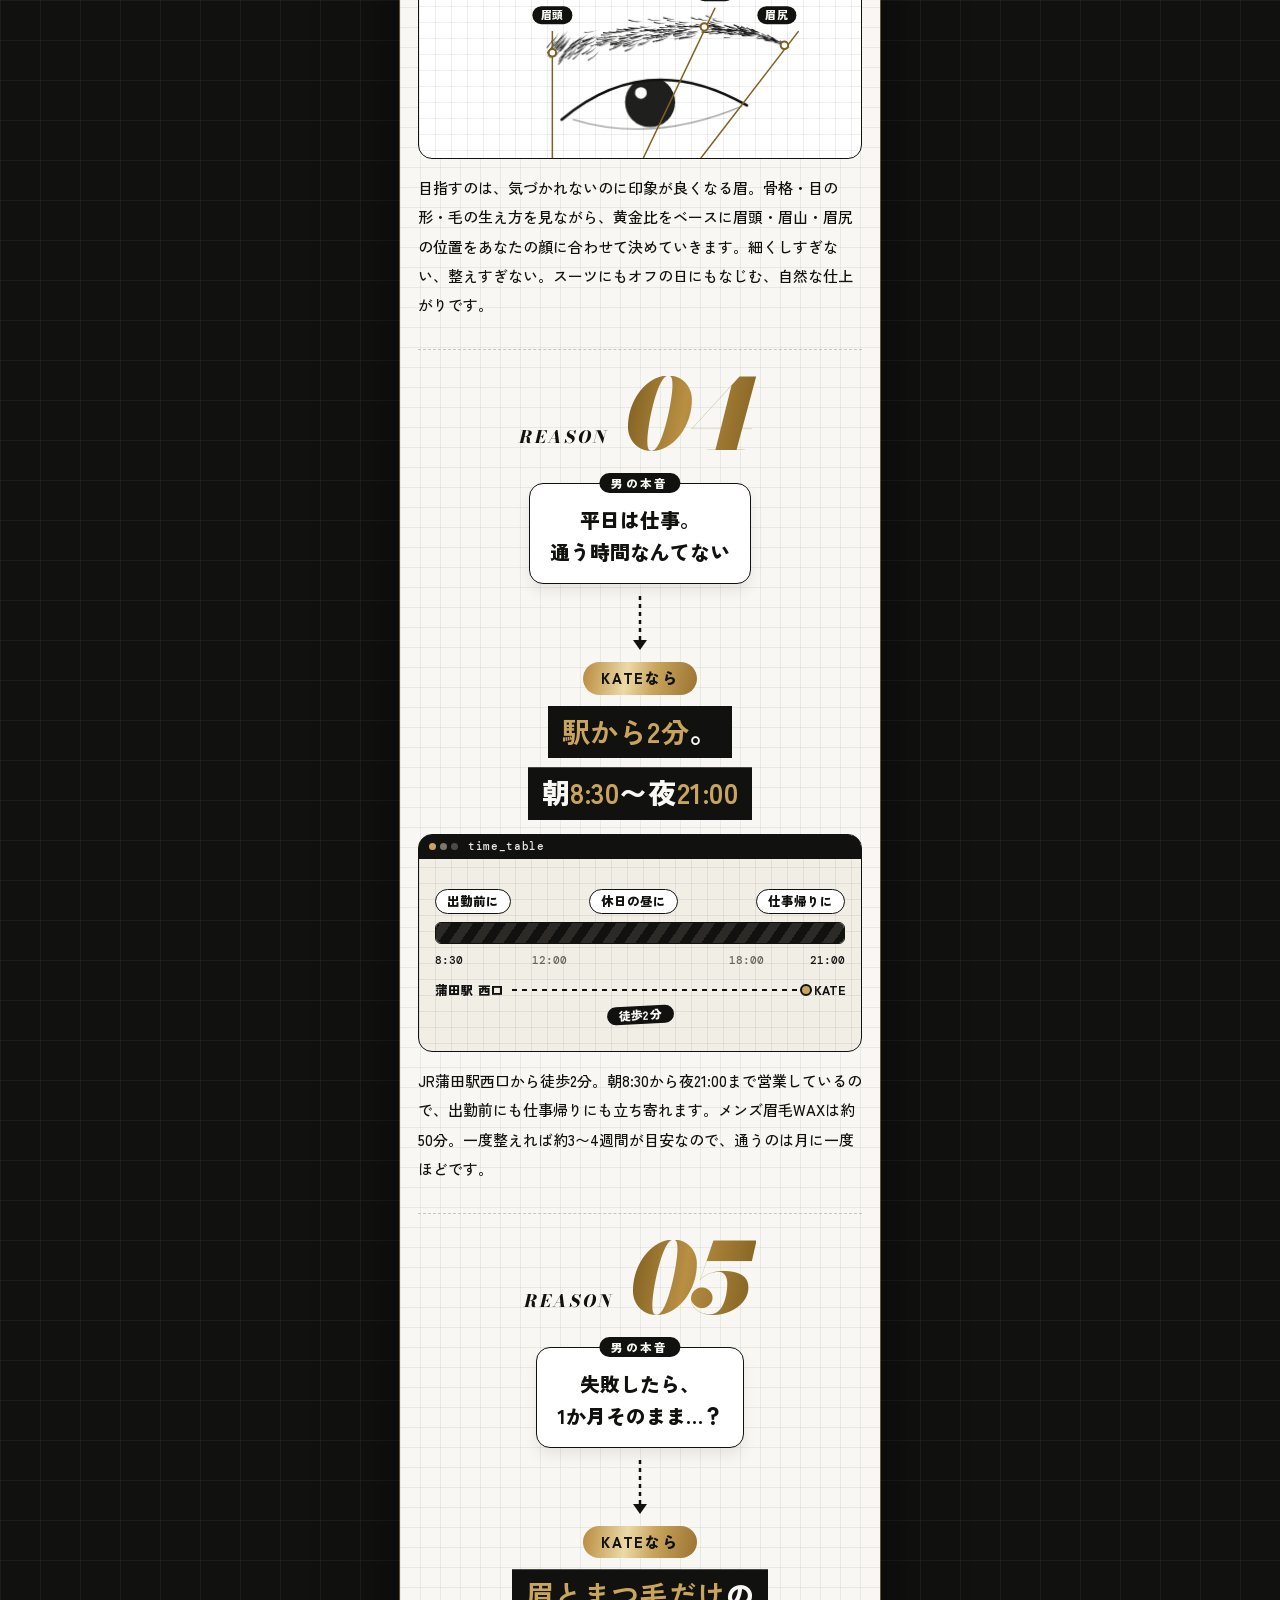
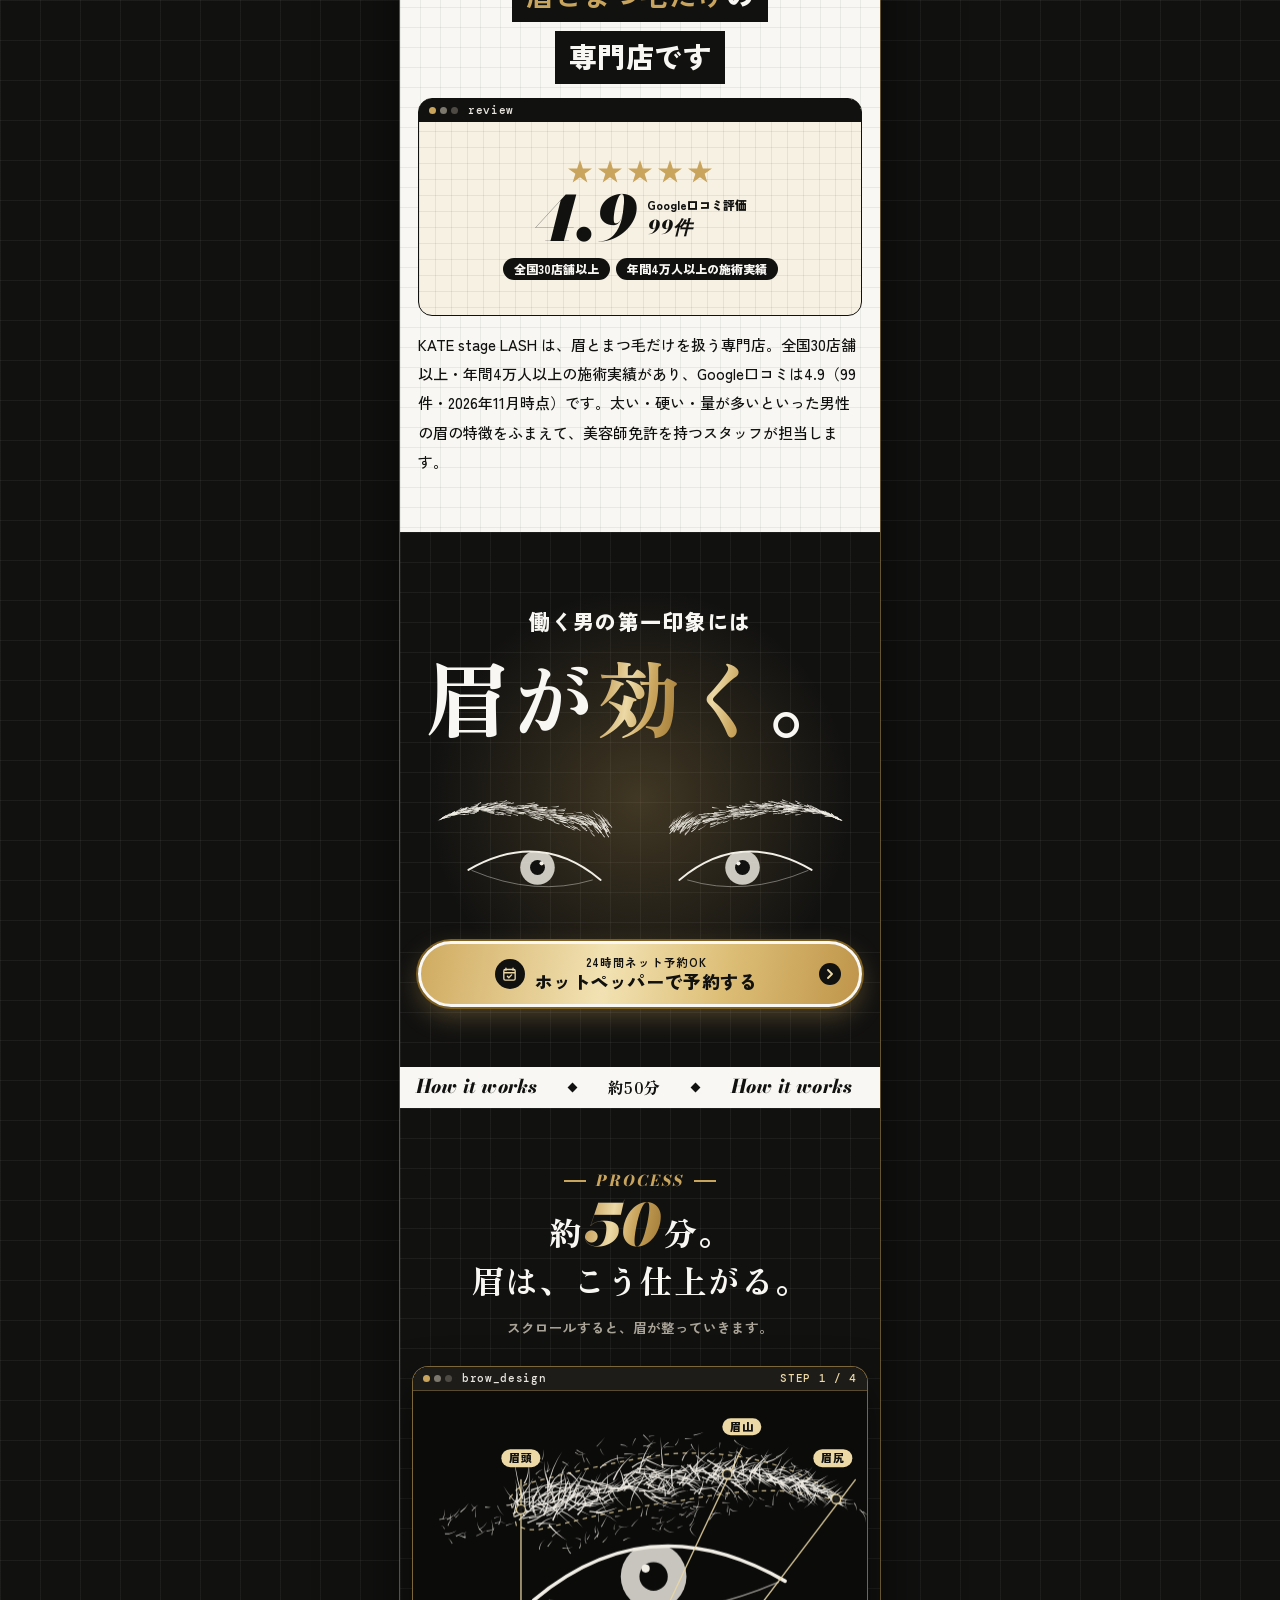
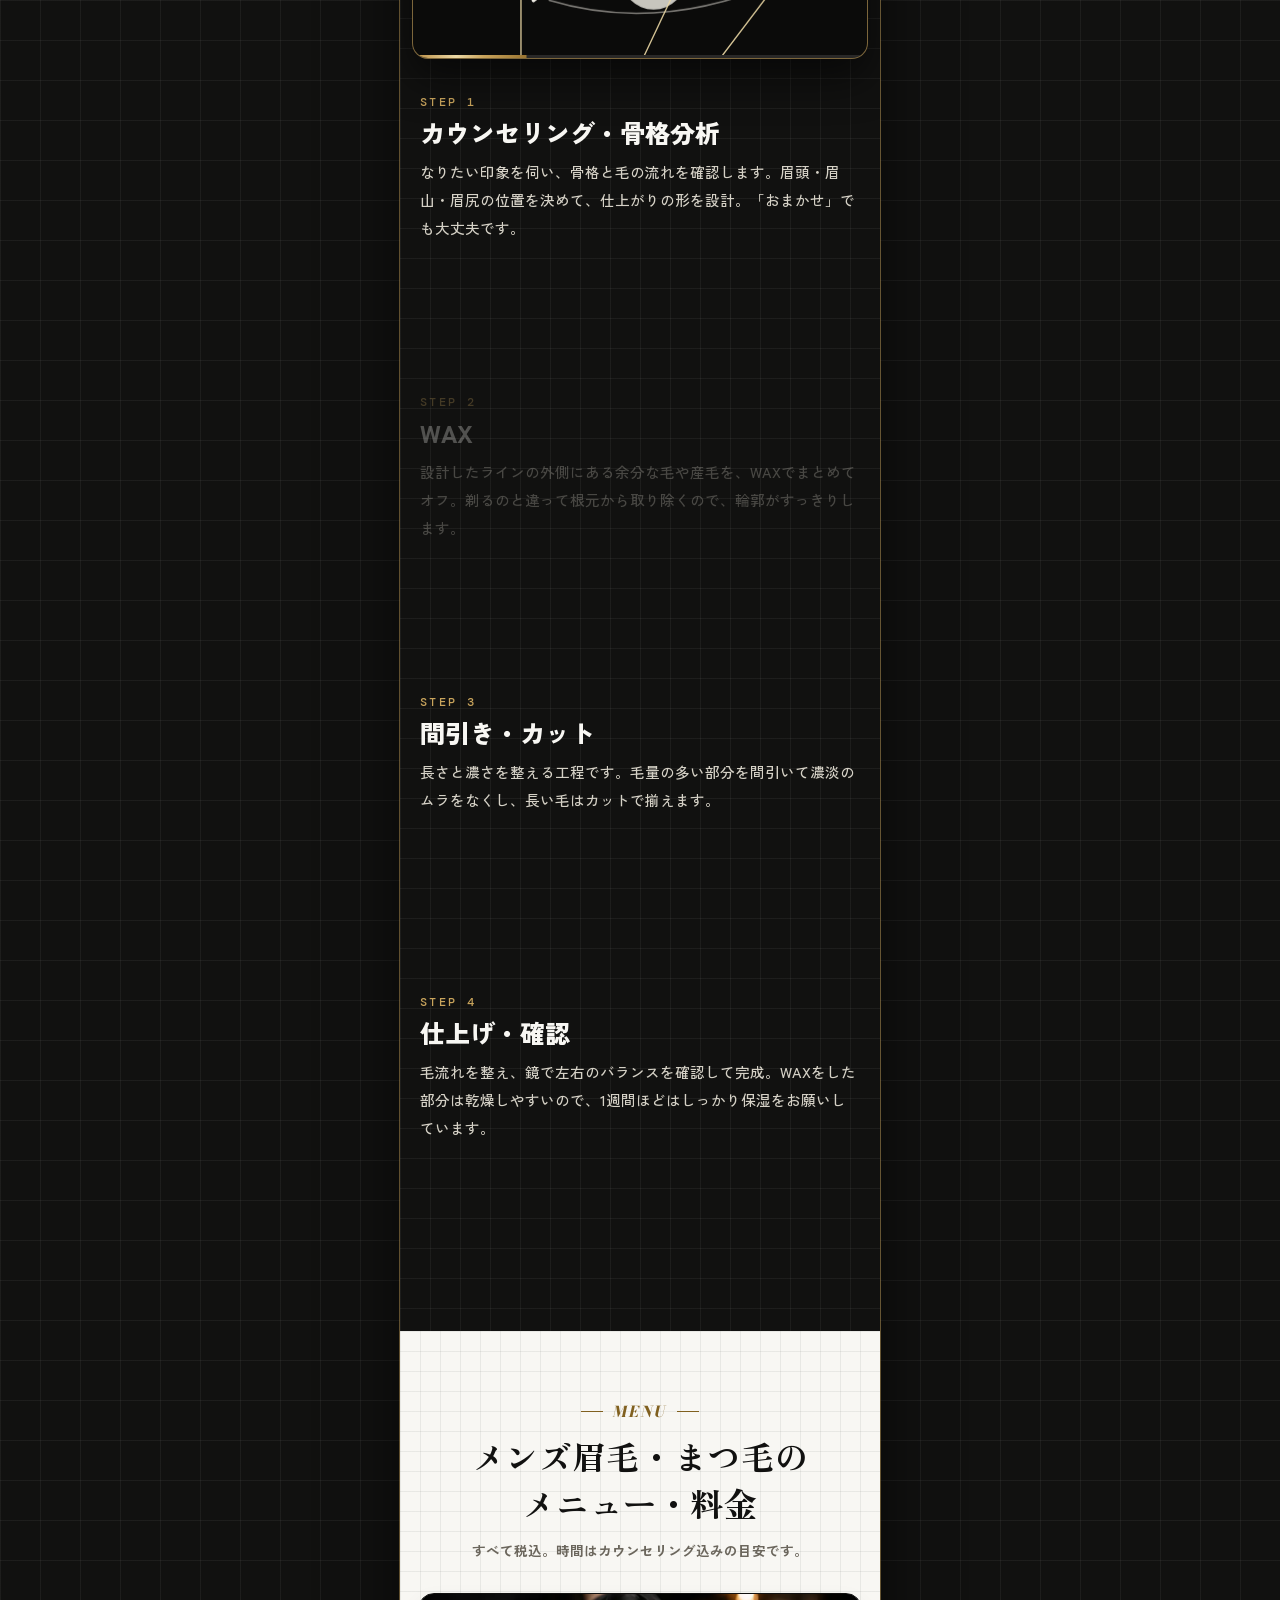
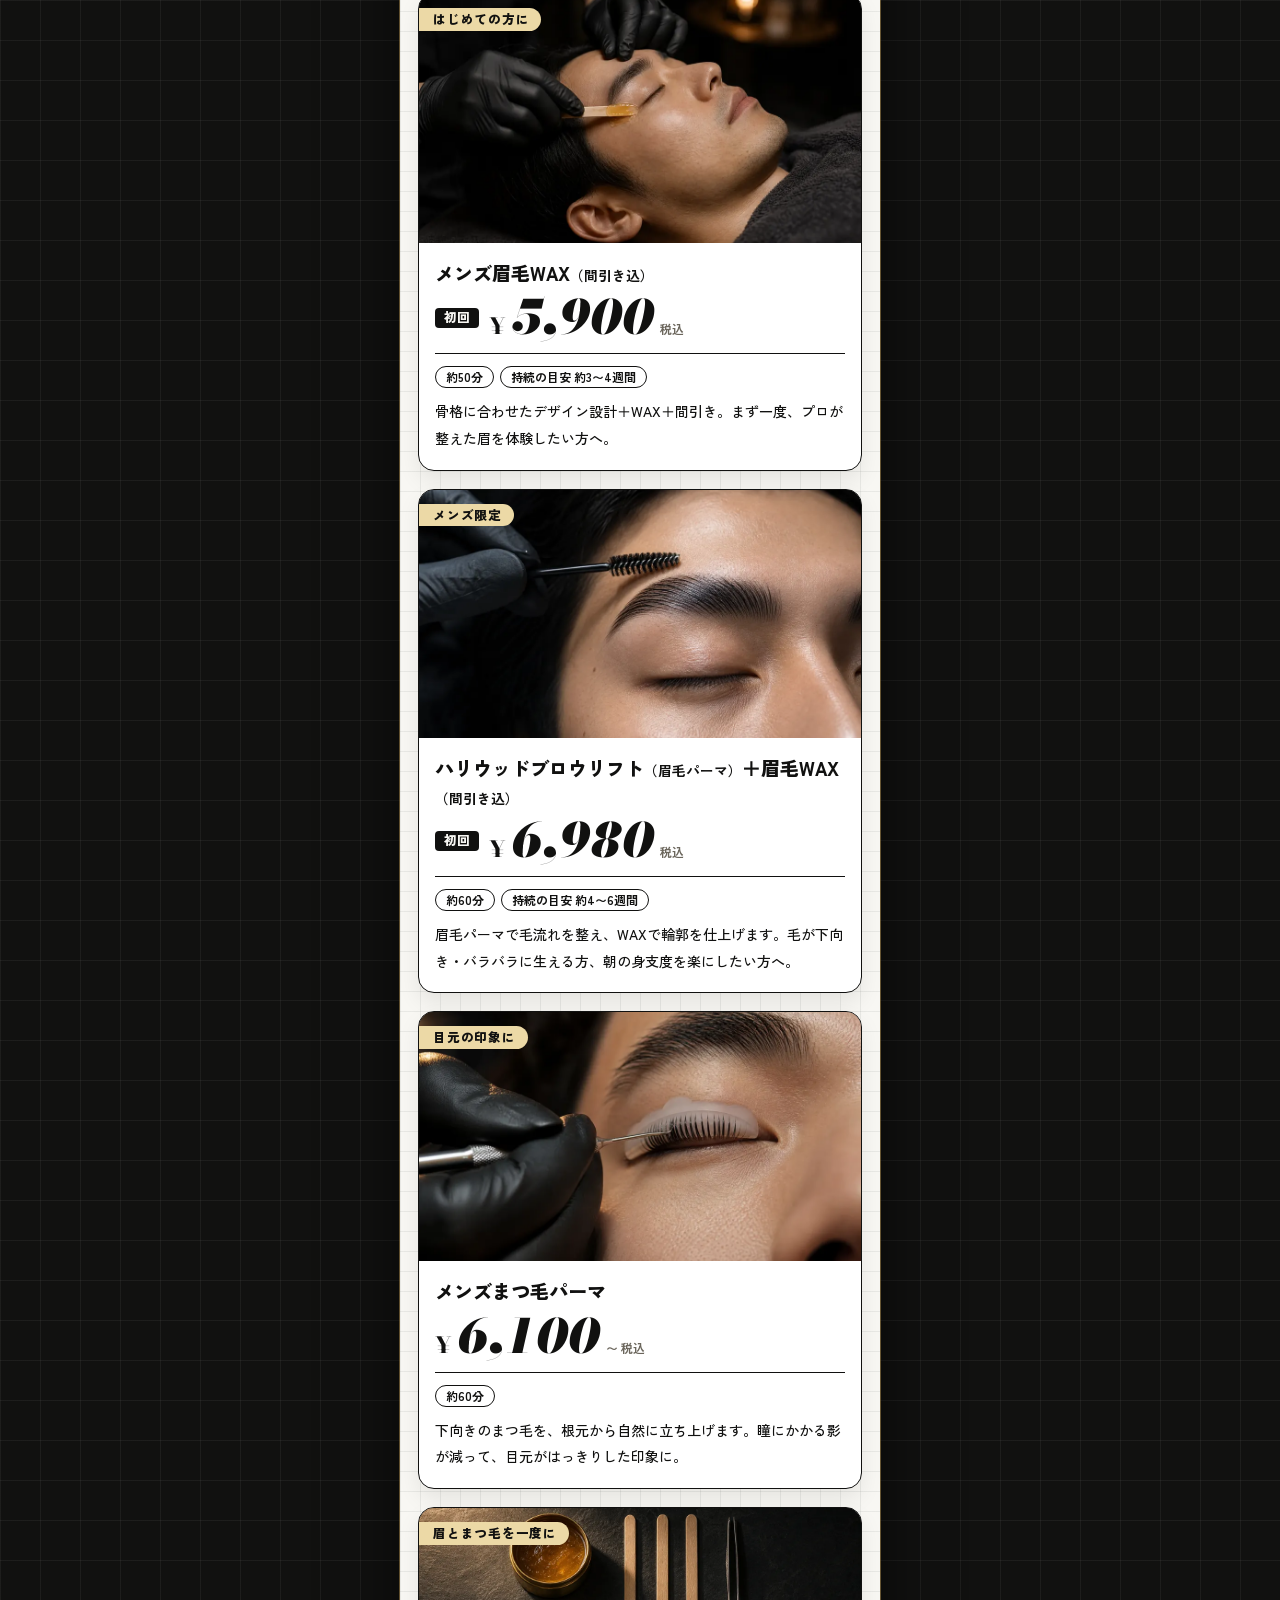
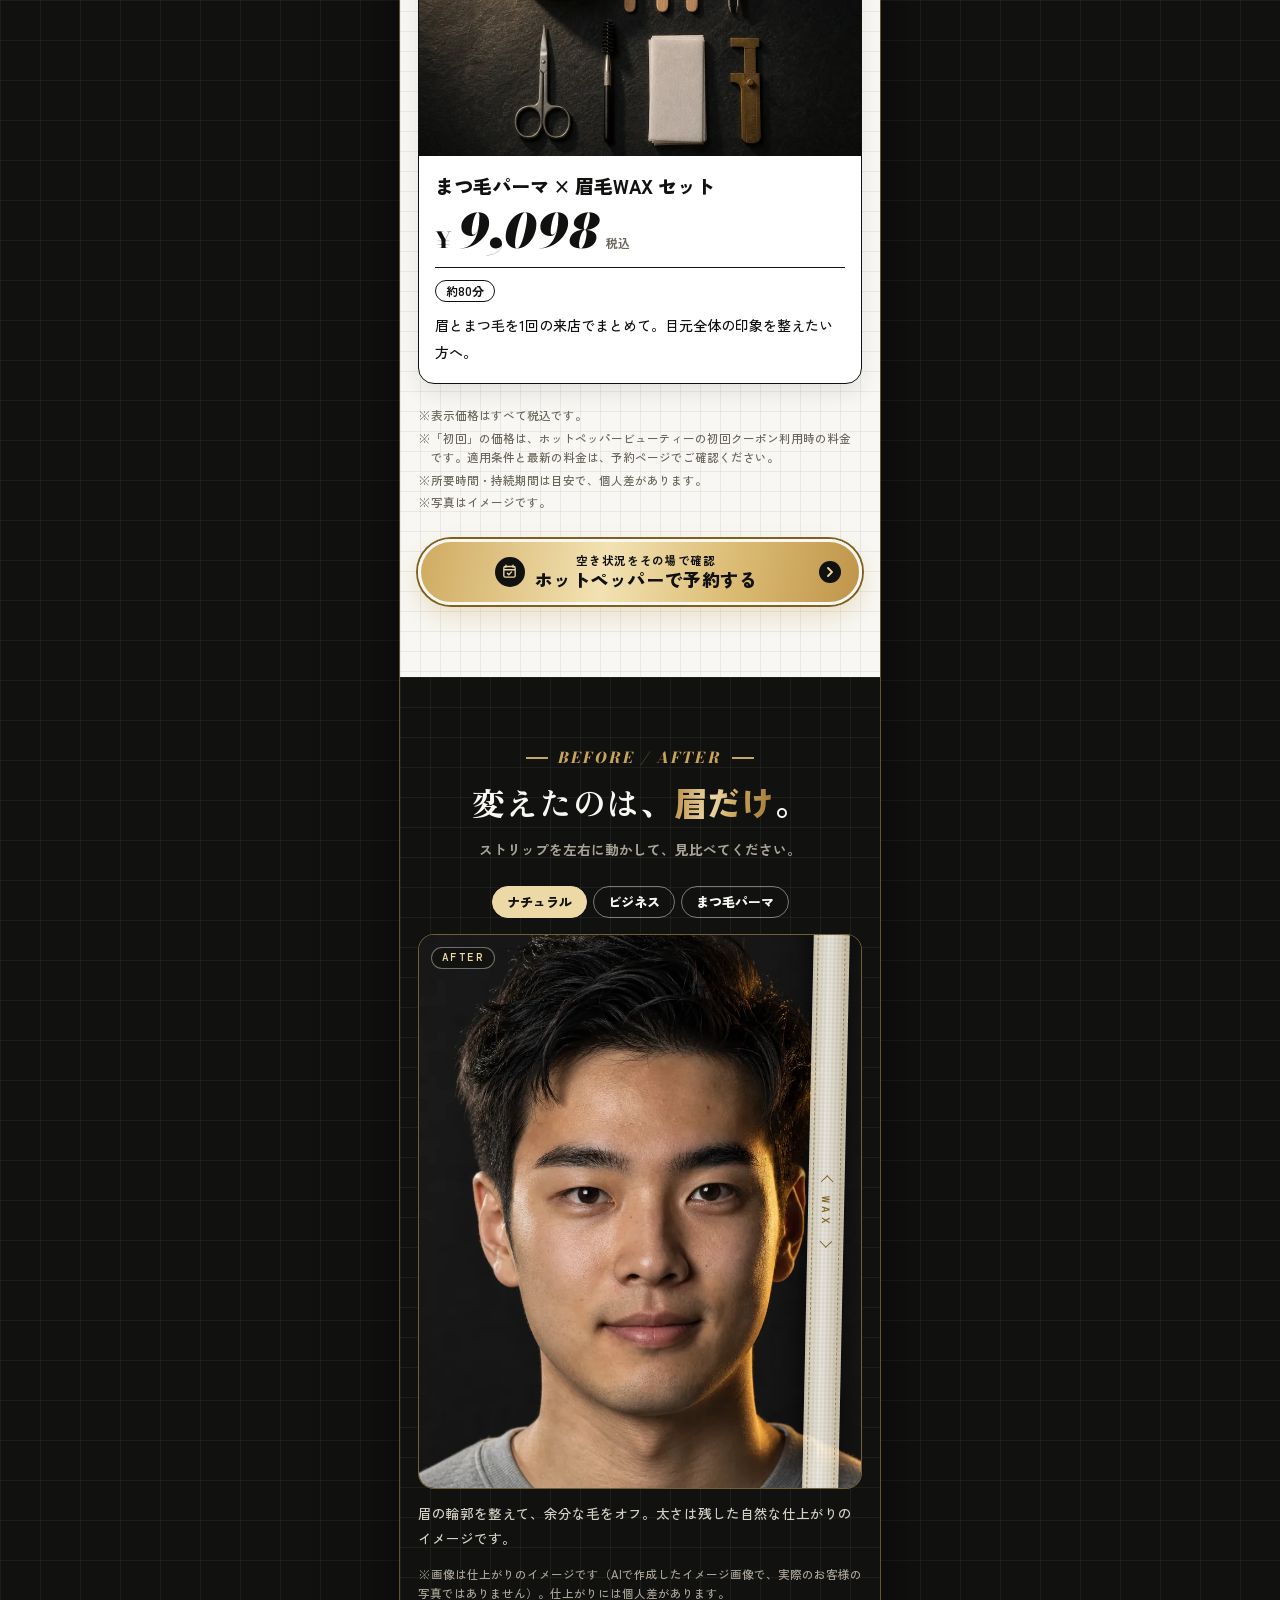
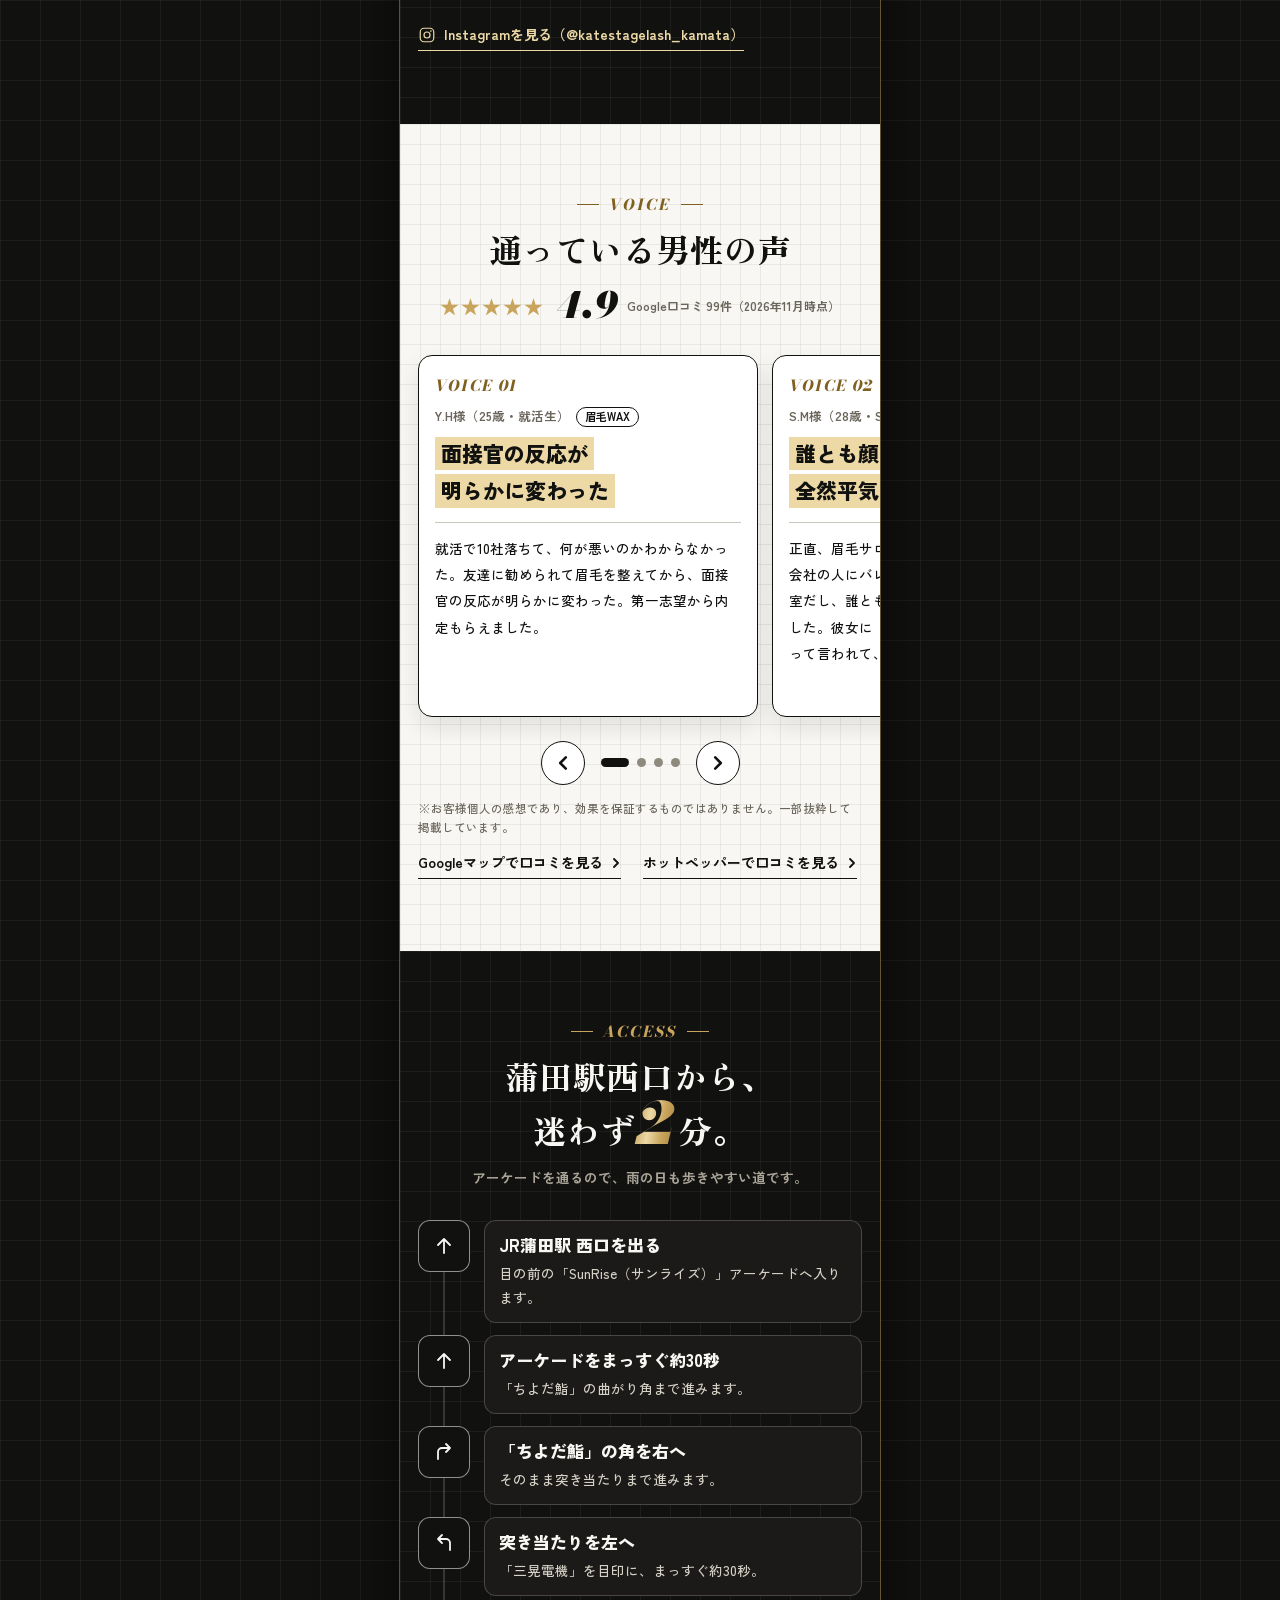
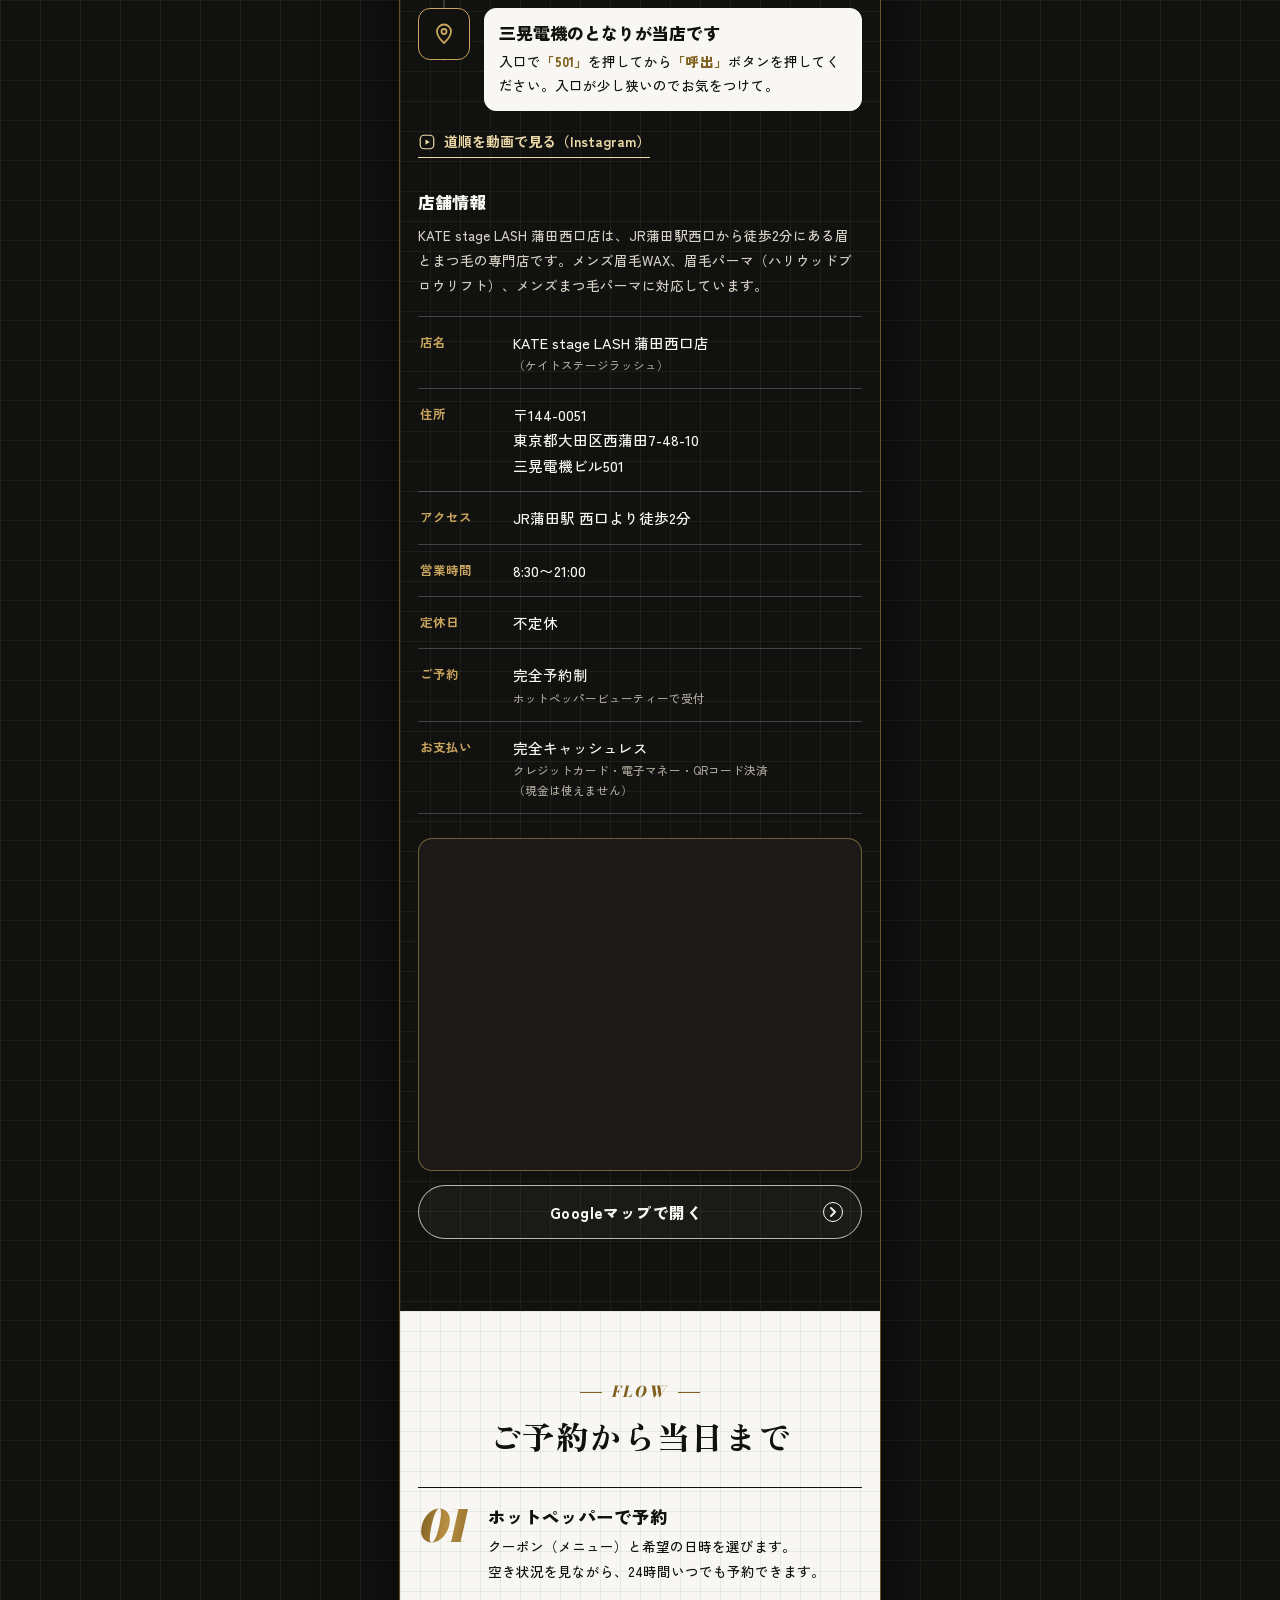
==== commit 30d90f5f: "Optimize the men's brow page for "蒲田 メンズ眉毛" On-page relevance - H1 lead line now names the service: " ====
--- a/index.html
+++ b/index.html
@@ -7,7 +7,7 @@
 <meta name="format-detection" content="telephone=no">
 
 <title>蒲田のメンズ眉毛サロン｜KATE stage LASH 蒲田西口店【駅徒歩2分・眉毛WAX・眉毛パーマ】</title>
-<meta name="description" content="JR蒲田駅西口から徒歩2分。眉とまつ毛の専門店 KATE stage LASH 蒲田西口店のメンズ眉毛ページ。骨格に合わせて設計する「やりすぎない」メンズ眉毛WAX（初回¥5,900・約50分）と、毛流れまで整えるメンズ限定の眉毛パーマ（ハリウッドブロウリフト＋WAX 初回¥6,980・約60分）。メンズまつ毛パーマにも対応。半個室・8:30〜21:00。ホットペッパービューティーから24時間ネット予約できます。">
+<meta name="description" content="蒲田のメンズ眉毛サロン。JR蒲田駅西口から徒歩2分・Google口コミ4.9。半個室で1対1、骨格から設計する「やりすぎない」眉毛WAX 初回¥5,900／眉毛パーマ＋WAX 初回¥6,980（税込）。8:30〜21:00、24時間ネット予約OK。">
 <meta name="author" content="KATE stage LASH 蒲田西口店">
 <meta name="robots" content="index, follow, max-image-preview:large">
 <link rel="canonical" href="https://katestagelash.jp/KATE-HP/">
@@ -103,62 +103,231 @@
 <link rel="preconnect" href="https://fonts.googleapis.com">
 <link rel="preconnect" href="https://fonts.gstatic.com" crossorigin>
 <link rel="stylesheet" href="https://fonts.googleapis.com/css2?family=Bodoni+Moda:ital,opsz,wght@0,6..96,700..900;1,6..96,600..900&amp;family=DM+Mono:wght@400;500&amp;family=Zen+Kaku+Gothic+New:wght@500;700;900&amp;family=Zen+Old+Mincho:wght@700;900&amp;display=swap">
-<link rel="preload" as="image" href="assets/images/hero-before.webp" fetchpriority="high">
-<link rel="stylesheet" href="css/style.css?v=20261120">
+<link rel="preload" as="image" href="assets/images/hero-before.webp" imagesrcset="assets/images/hero-before-800.webp 800w, assets/images/hero-before.webp 1200w" imagesizes="(min-width: 481px) 454px, calc(100vw - 26px)" fetchpriority="high">
+<link rel="stylesheet" href="css/style.css?v=20261128">
 
 <script type="application/ld+json">
 {
   "@context": "https://schema.org",
-  "@type": "BeautySalon",
-  "name": "KATE stage LASH 蒲田西口店",
-  "alternateName": "ケイトステージラッシュ 蒲田西口店",
-  "description": "JR蒲田駅西口から徒歩2分、眉とまつ毛の専門店。メンズ眉毛WAX、ハリウッドブロウリフト、メンズまつ毛パーマに対応。半個室でのマンツーマン施術。",
-  "url": "https://katestagelash.jp/KATE-HP/",
-  "image": "https://katestagelash.jp/KATE-HP/assets/images/og-image.jpg",
-  "logo": "https://katestagelash.jp/KATE-HP/assets/images/logo.png",
-  "priceRange": "¥5,900〜",
-  "paymentAccepted": "現金, クレジットカード, 電子マネー, QRコード決済",
-  "address": {
-    "@type": "PostalAddress",
-    "streetAddress": "西蒲田7-48-10 三晃電機ビル501",
-    "addressLocality": "大田区",
-    "addressRegion": "東京都",
-    "postalCode": "144-0051",
-    "addressCountry": "JP"
-  },
-  "openingHoursSpecification": [{
-    "@type": "OpeningHoursSpecification",
-    "dayOfWeek": ["Monday","Tuesday","Wednesday","Thursday","Friday","Saturday","Sunday"],
-    "opens": "08:30",
-    "closes": "21:00"
-  }],
-  "sameAs": [
-    "https://www.instagram.com/katestagelash_kamata/",
-    "https://beauty.hotpepper.jp/kr/slnH000797013/"
-  ],
-  "hasOfferCatalog": {
-    "@type": "OfferCatalog",
-    "name": "メンズメニュー",
-    "itemListElement": [
-      {"@type": "Offer", "name": "メンズ眉毛WAX（間引き込）初回", "price": "5900", "priceCurrency": "JPY"},
-      {"@type": "Offer", "name": "【メンズ限定】ハリウッドブロウリフト＋眉毛WAX（間引き込）初回", "price": "6980", "priceCurrency": "JPY"},
-      {"@type": "Offer", "name": "メンズまつ毛パーマ", "price": "6100", "priceCurrency": "JPY"},
-      {"@type": "Offer", "name": "まつ毛パーマ×眉毛WAXセット", "price": "9098", "priceCurrency": "JPY"}
-    ]
-  }
-}
-</script>
-<script type="application/ld+json">
-{
-  "@context": "https://schema.org",
-  "@type": "FAQPage",
-  "mainEntity": [
-    {"@type": "Question", "name": "男性ひとりでも入りやすいですか？", "acceptedAnswer": {"@type": "Answer", "text": "はい。お客様の40%以上が男性で、眉毛サロンがはじめての方も多くいらっしゃいます。施術は半個室で行うので、周りの目も気になりません。"}},
-    {"@type": "Question", "name": "痛みはありますか？", "acceptedAnswer": {"@type": "Answer", "text": "WAXをはがす瞬間にピリッと感じる程度で、すぐにおさまる方がほとんどです（感じ方には個人差があります）。不安な方や肌が敏感な方は、施術前にお伝えください。"}},
-    {"@type": "Question", "name": "「やりすぎ」になりませんか？", "acceptedAnswer": {"@type": "Answer", "text": "骨格と毛の生え方に合わせて設計し、自然で清潔感のある仕上がりを基本にしています。「細くしすぎたくない」「気づかれない程度に」といったご希望も、カウンセリングでそのままお伝えください。"}},
-    {"@type": "Question", "name": "どのくらい持ちますか？", "acceptedAnswer": {"@type": "Answer", "text": "眉毛WAXは約3〜4週間、ハリウッドブロウリフトは約4〜6週間が目安です（個人差があります）。月に1回ほどのメンテナンスがおすすめです。"}},
-    {"@type": "Question", "name": "男性でもまつ毛パーマはできますか？", "acceptedAnswer": {"@type": "Answer", "text": "はい、対応しています。下向きのまつ毛を自然に立ち上げるメニューで、眉毛WAXとのセットもご用意しています。"}},
-    {"@type": "Question", "name": "予約方法は？当日予約はできますか？", "acceptedAnswer": {"@type": "Answer", "text": "完全予約制です。ホットペッパービューティーからご予約ください。当日でも空きがあればご案内できます。"}}
+  "@graph": [
+    {
+      "@type": "BeautySalon",
+      "@id": "https://katestagelash.jp/#salon",
+      "name": "KATE stage LASH 蒲田西口店",
+      "alternateName": "ケイトステージラッシュ 蒲田西口店",
+      "description": "JR蒲田駅西口から徒歩2分、眉とまつ毛の専門店。メンズ眉毛WAX、眉毛パーマ（ハリウッドブロウリフト）、メンズまつ毛パーマに対応。半個室でスタッフと1対1の施術。",
+      "url": "https://katestagelash.jp/",
+      "image": "https://katestagelash.jp/KATE-HP/assets/images/og-image.jpg",
+      "logo": "https://katestagelash.jp/KATE-HP/assets/images/logo.png",
+      "priceRange": "¥5,900〜",
+      "currenciesAccepted": "JPY",
+      "paymentAccepted": "クレジットカード, 電子マネー, QRコード決済",
+      "address": {
+        "@type": "PostalAddress",
+        "streetAddress": "西蒲田7-48-10 三晃電機ビル501",
+        "addressLocality": "大田区",
+        "addressRegion": "東京都",
+        "postalCode": "144-0051",
+        "addressCountry": "JP"
+      },
+      "hasMap": "https://maps.google.com/maps?cid=12663300649398044844",
+      "openingHoursSpecification": [
+        {
+          "@type": "OpeningHoursSpecification",
+          "dayOfWeek": [
+            "Monday",
+            "Tuesday",
+            "Wednesday",
+            "Thursday",
+            "Friday",
+            "Saturday",
+            "Sunday"
+          ],
+          "opens": "08:30",
+          "closes": "21:00"
+        }
+      ],
+      "sameAs": [
+        "https://www.instagram.com/katestagelash_kamata/",
+        "https://beauty.hotpepper.jp/kr/slnH000797013/",
+        "https://maps.google.com/maps?cid=12663300649398044844"
+      ],
+      "hasOfferCatalog": {
+        "@type": "OfferCatalog",
+        "name": "メンズメニュー",
+        "itemListElement": [
+          {
+            "@type": "Offer",
+            "name": "メンズ眉毛WAX（間引き込）初回",
+            "price": "5900",
+            "priceCurrency": "JPY",
+            "itemOffered": {
+              "@type": "Service",
+              "name": "メンズ眉毛WAX（間引き込）",
+              "description": "骨格に合わせたデザイン設計＋WAX＋間引き。所要時間 約50分、持続の目安 約3〜4週間。"
+            }
+          },
+          {
+            "@type": "Offer",
+            "name": "【メンズ限定】ハリウッドブロウリフト＋眉毛WAX（間引き込）初回",
+            "price": "6980",
+            "priceCurrency": "JPY",
+            "itemOffered": {
+              "@type": "Service",
+              "name": "メンズ眉毛パーマ（ハリウッドブロウリフト）＋眉毛WAX（間引き込）",
+              "description": "眉毛パーマで毛流れを整え、WAXで輪郭を仕上げるメンズ限定メニュー。所要時間 約60分、持続の目安 約4〜6週間。"
+            }
+          },
+          {
+            "@type": "Offer",
+            "name": "メンズまつ毛パーマ",
+            "price": "6100",
+            "priceCurrency": "JPY",
+            "itemOffered": {
+              "@type": "Service",
+              "name": "メンズまつ毛パーマ",
+              "description": "下向きのまつ毛を根元から自然に立ち上げる。所要時間 約60分。料金は¥6,100から。"
+            }
+          },
+          {
+            "@type": "Offer",
+            "name": "まつ毛パーマ×眉毛WAXセット",
+            "price": "9098",
+            "priceCurrency": "JPY",
+            "itemOffered": {
+              "@type": "Service",
+              "name": "まつ毛パーマ×眉毛WAXセット",
+              "description": "眉とまつ毛を1回の来店でまとめて整えるセット。所要時間 約80分。"
+            }
+          }
+        ]
+      }
+    },
+    {
+      "@type": "WebPage",
+      "@id": "https://katestagelash.jp/KATE-HP/#webpage",
+      "url": "https://katestagelash.jp/KATE-HP/",
+      "name": "蒲田のメンズ眉毛サロン｜KATE stage LASH 蒲田西口店【駅徒歩2分・眉毛WAX・眉毛パーマ】",
+      "description": "蒲田のメンズ眉毛サロン。JR蒲田駅西口から徒歩2分・Google口コミ4.9。半個室で1対1、骨格から設計する「やりすぎない」眉毛WAX 初回¥5,900／眉毛パーマ＋WAX 初回¥6,980（税込）。8:30〜21:00、24時間ネット予約OK。",
+      "inLanguage": "ja",
+      "about": {
+        "@id": "https://katestagelash.jp/#salon"
+      },
+      "primaryImageOfPage": {
+        "@type": "ImageObject",
+        "url": "https://katestagelash.jp/KATE-HP/assets/images/og-image.jpg",
+        "width": 1200,
+        "height": 630
+      },
+      "breadcrumb": {
+        "@id": "https://katestagelash.jp/KATE-HP/#breadcrumb"
+      },
+      "dateModified": "2026-11-28"
+    },
+    {
+      "@type": "BreadcrumbList",
+      "@id": "https://katestagelash.jp/KATE-HP/#breadcrumb",
+      "itemListElement": [
+        {
+          "@type": "ListItem",
+          "position": 1,
+          "name": "ケイトステージラッシュ蒲田西口店",
+          "item": "https://katestagelash.jp/"
+        },
+        {
+          "@type": "ListItem",
+          "position": 2,
+          "name": "メンズ眉毛",
+          "item": "https://katestagelash.jp/KATE-HP/"
+        }
+      ]
+    },
+    {
+      "@type": "FAQPage",
+      "@id": "https://katestagelash.jp/KATE-HP/#faq",
+      "mainEntity": [
+        {
+          "@type": "Question",
+          "name": "男性ひとりでも入りやすいですか？",
+          "acceptedAnswer": {
+            "@type": "Answer",
+            "text": "はい。お客様の40%以上が男性で、眉毛サロンがはじめての方も多くいらっしゃいます。施術は半個室で行うので、周りの目も気になりません。"
+          }
+        },
+        {
+          "@type": "Question",
+          "name": "痛みはありますか？",
+          "acceptedAnswer": {
+            "@type": "Answer",
+            "text": "WAXをはがす瞬間にピリッと感じる程度で、すぐにおさまる方がほとんどです（感じ方には個人差があります）。不安な方や肌が敏感な方は、施術前にお伝えください。様子を見ながら進めます。"
+          }
+        },
+        {
+          "@type": "Question",
+          "name": "「やりすぎ」になりませんか？",
+          "acceptedAnswer": {
+            "@type": "Answer",
+            "text": "骨格と毛の生え方に合わせて設計し、自然で清潔感のある仕上がりを基本にしています。「細くしすぎたくない」「気づかれない程度に」といったご希望も、カウンセリングでそのままお伝えください。"
+          }
+        },
+        {
+          "@type": "Question",
+          "name": "どのくらい持ちますか？",
+          "acceptedAnswer": {
+            "@type": "Answer",
+            "text": "眉毛WAXは約3〜4週間、ハリウッドブロウリフトは約4〜6週間が目安です（個人差があります）。月に1回ほどのメンテナンスがおすすめです。"
+          }
+        },
+        {
+          "@type": "Question",
+          "name": "眉毛WAXと眉毛パーマ（ハリウッドブロウリフト）の違いは？",
+          "acceptedAnswer": {
+            "@type": "Answer",
+            "text": "眉毛WAXは、設計したラインの外側にある余分な毛や産毛をWAXで取り除き、眉の輪郭を整えるメニューです（約50分・持続の目安 約3〜4週間）。眉毛パーマ（ハリウッドブロウリフト）＋眉毛WAXは、パーマで毛流れを整えてから、WAXで輪郭を仕上げるメンズ限定のメニューです（約60分・持続の目安 約4〜6週間）。毛が下向きやバラバラに生える方、朝の身支度を楽にしたい方には、眉毛パーマ＋眉毛WAXがおすすめです。"
+          }
+        },
+        {
+          "@type": "Question",
+          "name": "来店前に準備することはありますか？",
+          "acceptedAnswer": {
+            "@type": "Answer",
+            "text": "特別な準備は必要ありません。ご自身でのお手入れ（剃る・抜く）は、できるだけ控えてお越しいただくと、デザインの幅が広がります。"
+          }
+        },
+        {
+          "@type": "Question",
+          "name": "男性でもまつ毛パーマはできますか？",
+          "acceptedAnswer": {
+            "@type": "Answer",
+            "text": "はい、対応しています。下向きのまつ毛を自然に立ち上げるメニューで、眉毛WAXとのセットもご用意しています。"
+          }
+        },
+        {
+          "@type": "Question",
+          "name": "予約方法は？当日予約はできますか？",
+          "acceptedAnswer": {
+            "@type": "Answer",
+            "text": "完全予約制です。ホットペッパービューティーからご予約ください。当日でも空きがあればご案内できますので、予約ページで空き状況をご確認ください。"
+          }
+        },
+        {
+          "@type": "Question",
+          "name": "予約の変更・キャンセルはできますか？",
+          "acceptedAnswer": {
+            "@type": "Answer",
+            "text": "日程の変更・キャンセルは、分かった時点でお早めにお手続き・ご連絡をお願いします。ご連絡のないキャンセルの場合は、キャンセル料を申し受けることがあります。"
+          }
+        },
+        {
+          "@type": "Question",
+          "name": "支払い方法は？",
+          "acceptedAnswer": {
+            "@type": "Answer",
+            "text": "完全キャッシュレスです。クレジットカード、電子マネー、QRコード決済（PayPayなど）をご利用いただけます。現金はご利用いただけませんので、ご注意ください。"
+          }
+        }
+      ]
+    }
   ]
 }
 </script>
@@ -193,7 +362,7 @@
   <main class="lp" id="lp">
 
     <header class="hd">
-      <a class="hd__logo" href="#top" aria-label="KATE stage LASH 蒲田西口店 メンズ眉毛 トップへ">
+      <a class="hd__logo" href="#top">
         <img src="assets/images/logo-mark-white.png" width="659" height="302" alt="">
         <span class="hd__name"><img src="assets/images/logo-word-white.png" width="470" height="56" alt="KATE stage LASH"><small>MEN'S BROW ／ 蒲田西口店</small></span>
       </a>
@@ -206,15 +375,15 @@
     <section class="fv" id="top" data-index="TOP">
       <div class="fv__card">
         <h1 class="fv__h1">
-          <span class="fv__lead">＼ 蒲田・働く20代の、はじめての眉サロン ／</span>
+          <span class="fv__lead">＼ 蒲田・働く20代のメンズ眉毛サロン ／</span>
           <span class="ln l1"><span>顔は、変えられない。</span></span>
           <span class="ln l2"><span>眉は、<b class="num">50</b><i>分で</i></span></span>
           <span class="ln l3"><span>変えられる。</span></span>
         </h1>
 
         <div class="fv__photo" id="fvPhoto">
-          <img class="fv__img" src="assets/images/hero-after.webp" width="1200" height="800" alt="眉を整えたあとの男性の目元（仕上がりイメージ）" decoding="async" fetchpriority="high">
-          <img class="fv__img fv__img--before" src="assets/images/hero-before.webp" width="1200" height="800" alt="" aria-hidden="true" decoding="async" fetchpriority="high">
+          <img class="fv__img" src="assets/images/hero-after.webp" srcset="assets/images/hero-after-800.webp 800w, assets/images/hero-after.webp 1200w" sizes="(min-width: 481px) 454px, calc(100vw - 26px)" width="1200" height="800" alt="メンズ眉毛WAXで眉を整えたあとの男性の目元（仕上がりイメージ）" decoding="async" fetchpriority="high">
+          <img class="fv__img fv__img--before" src="assets/images/hero-before.webp" srcset="assets/images/hero-before-800.webp 800w, assets/images/hero-before.webp 1200w" sizes="(min-width: 481px) 454px, calc(100vw - 26px)" width="1200" height="800" alt="" aria-hidden="true" decoding="async" fetchpriority="high">
           <svg class="fv__map" viewBox="0 0 1536 1024" preserveAspectRatio="none" aria-hidden="true">
             <g class="ml">
               <path pathLength="1" d="M933 946L933 438"/>
@@ -443,11 +612,11 @@
             <div class="koma__cap">review</div>
             <div class="rev">
               <div class="rev__stars" aria-hidden="true"><i></i><i></i><i></i><i></i><i></i></div>
-              <p class="rev__score"><b data-count="4.9" data-dec="1">4.9</b><small>Google口コミ評価<br><span><span data-count="328">328</span>件</span></small></p>
+              <p class="rev__score"><b data-count="4.9" data-dec="1">4.9</b><small>Google口コミ評価<br><span><span data-count="99">99</span>件</span></small></p>
               <div class="rev__chips"><span>全国30店舗以上</span><span>年間4万人以上の施術実績</span></div>
             </div>
           </div>
-          <p class="reason__body rv">KATE stage LASH は、眉とまつ毛だけを扱う専門店。全国30店舗以上・年間4万人以上の施術実績があり、Google口コミは4.9（328件）です。太い・硬い・量が多いといった男性の眉の特徴をふまえて、美容師免許を持つスタッフが担当します。</p>
+          <p class="reason__body rv">KATE stage LASH は、眉とまつ毛だけを扱う専門店。全国30店舗以上・年間4万人以上の施術実績があり、Google口コミは4.9（99件・2026年11月時点）です。太い・硬い・量が多いといった男性の眉の特徴をふまえて、美容師免許を持つスタッフが担当します。</p>
         </article>
 
       </div>
@@ -524,12 +693,12 @@
     <section class="sec menu paper" id="menu" data-index="メニュー・料金">
       <div class="wrap">
         <p class="eyebrow rv">MENU</p>
-        <h2 class="h2 rv">メンズメニュー・料金</h2>
+        <h2 class="h2 rv"><span class="nb">メンズ眉毛・まつ毛の</span><span class="nb">メニュー・料金</span></h2>
         <p class="sub rv">すべて税込。時間はカウンセリング込みの目安です。</p>
 
         <div class="mlist">
           <article class="mcard rv">
-            <figure class="mcard__img"><img src="assets/images/menu-wax.webp" width="960" height="640" alt="眉の下にWAXを塗布する施術のイメージ" loading="lazy" decoding="async"><figcaption>はじめての方に</figcaption></figure>
+            <figure class="mcard__img"><img src="assets/images/menu-wax.webp" width="960" height="640" alt="メンズ眉毛WAXの施術イメージ（眉の下にWAXを塗布）" loading="lazy" decoding="async"><figcaption>はじめての方に</figcaption></figure>
             <div class="mcard__body">
               <h3 class="mcard__ttl">メンズ眉毛WAX<small>（間引き込）</small></h3>
               <p class="mcard__price"><em>初回</em><span>¥</span><b data-count="5900" data-sep>5,900</b><small>税込</small></p>
@@ -539,7 +708,7 @@
           </article>
 
           <article class="mcard rv">
-            <figure class="mcard__img"><img src="assets/images/menu-hbl.webp" width="960" height="640" alt="眉の毛流れをブラシで整えるハリウッドブロウリフトのイメージ" loading="lazy" decoding="async"><figcaption>メンズ限定</figcaption></figure>
+            <figure class="mcard__img"><img src="assets/images/menu-hbl.webp" width="960" height="640" alt="メンズ眉毛パーマ（ハリウッドブロウリフト）で眉の毛流れを整えるイメージ" loading="lazy" decoding="async"><figcaption>メンズ限定</figcaption></figure>
             <div class="mcard__body">
               <h3 class="mcard__ttl">ハリウッドブロウリフト<small>（眉毛パーマ）</small>＋眉毛WAX<small>（間引き込）</small></h3>
               <p class="mcard__price"><em>初回</em><span>¥</span><b data-count="6980" data-sep>6,980</b><small>税込</small></p>
@@ -623,7 +792,7 @@
       <div class="wrap">
         <p class="eyebrow rv">VOICE</p>
         <h2 class="h2 rv">通っている男性の声</h2>
-        <p class="voice__rate rv"><span class="voice__stars" aria-hidden="true">★★★★★</span><b>4.9</b><small>Google口コミ 328件</small></p>
+        <p class="voice__rate rv"><span class="voice__stars" aria-hidden="true">★★★★★</span><b>4.9</b><small><span class="nb">Google口コミ 99件</span><span class="nb">（2026年11月時点）</span></small></p>
       </div>
 
       <div class="vcar rv" data-carousel="voice">
@@ -707,6 +876,11 @@
           道順を動画で見る（Instagram）
         </a>
 
+        <div class="store rv">
+          <h3 class="store__ttl">店舗情報</h3>
+          <p class="store__txt">KATE stage LASH 蒲田西口店は、JR蒲田駅西口から徒歩2分にある眉とまつ毛の専門店です。メンズ眉毛WAX、眉毛パーマ（ハリウッドブロウリフト）、メンズまつ毛パーマに対応しています。</p>
+        </div>
+
         <dl class="info rv">
           <div><dt>店名</dt><dd>KATE stage LASH 蒲田西口店<small>（ケイトステージラッシュ）</small></dd></div>
           <div><dt>住所</dt><dd>〒144-0051<br>東京都大田区西蒲田7-48-10<br>三晃電機ビル501</dd></div>
@@ -714,13 +888,13 @@
           <div><dt>営業時間</dt><dd>8:30〜21:00</dd></div>
           <div><dt>定休日</dt><dd>不定休</dd></div>
           <div><dt>ご予約</dt><dd>完全予約制<small>ホットペッパービューティーで受付</small></dd></div>
-          <div><dt>お支払い</dt><dd><span class="nb">現金・</span><span class="nb">クレジットカード・</span><span class="nb">電子マネー・</span><span class="nb">QRコード決済</span></dd></div>
+          <div><dt>お支払い</dt><dd>完全キャッシュレス<small><span class="nb">クレジットカード・</span><span class="nb">電子マネー・</span><span class="nb">QRコード決済</span><span class="nb">（現金は使えません）</span></small></dd></div>
         </dl>
 
         <div class="map rv">
           <iframe title="KATE stage LASH 蒲田西口店の地図" src="https://maps.google.com/maps?q=%E6%9D%B1%E4%BA%AC%E9%83%BD%E5%A4%A7%E7%94%B0%E5%8C%BA%E8%A5%BF%E8%92%B2%E7%94%B07-48-10&amp;z=17&amp;hl=ja&amp;output=embed" loading="lazy" referrerpolicy="no-referrer-when-downgrade" allowfullscreen></iframe>
         </div>
-        <a class="btn btn--ghost rv" href="https://www.google.com/maps/search/?api=1&amp;query=%E6%9D%B1%E4%BA%AC%E9%83%BD%E5%A4%A7%E7%94%B0%E5%8C%BA%E8%A5%BF%E8%92%B2%E7%94%B07-48-10+%E4%B8%89%E6%99%83%E9%9B%BB%E6%A9%9F%E3%83%93%E3%83%AB" target="_blank" rel="noopener noreferrer">
+        <a class="btn btn--ghost rv" href="https://maps.google.com/maps?cid=12663300649398044844" target="_blank" rel="noopener noreferrer">
           <span class="btn__txt">Googleマップで開く</span>
           <span class="btn__arrow" aria-hidden="true"><svg viewBox="0 0 10 10"><path d="M3 1l4 4-4 4" fill="none" stroke="currentColor" stroke-width="1.8" stroke-linecap="round" stroke-linejoin="round"/></svg></span>
         </a>
@@ -747,7 +921,7 @@
           </li>
           <li class="fstep rv">
             <span class="fstep__no">04</span>
-            <div><h3>仕上がり確認・お会計</h3><p><span class="nb">鏡で左右のバランスを</span><span class="nb">確認して完了。</span><span class="nb">お支払いは、</span><span class="nb">現金・</span><span class="nb">クレジットカード・</span><span class="nb">電子マネー・</span><span class="nb">QRコード決済が使えます。</span></p></div>
+            <div><h3>仕上がり確認・お会計</h3><p><span class="nb">鏡で左右のバランスを</span><span class="nb">確認して完了。</span><span class="nb">お支払いは</span><span class="nb">完全キャッシュレスで、</span><span class="nb">クレジットカード・</span><span class="nb">電子マネー・</span><span class="nb">QRコード決済が使えます。</span></p></div>
           </li>
         </ol>
       </div>
@@ -757,7 +931,7 @@
     <section class="sec faq paper" id="faq" data-index="よくある質問">
       <div class="wrap">
         <p class="eyebrow rv">FAQ</p>
-        <h2 class="h2 rv">よくある質問</h2>
+        <h2 class="h2 rv"><span class="nb">メンズ眉毛の</span><span class="nb">よくある質問</span></h2>
         <div class="faq__list rv">
           <div class="qa">
             <h3><button type="button" class="qa__q" aria-expanded="false" aria-controls="qa1"><span>男性ひとりでも入りやすいですか？</span><i aria-hidden="true"></i></button></h3>
@@ -776,6 +950,10 @@
             <div class="qa__a" id="qa4"><div><p>眉毛WAXは約3〜4週間、ハリウッドブロウリフトは約4〜6週間が目安です（個人差があります）。月に1回ほどのメンテナンスがおすすめです。</p></div></div>
           </div>
           <div class="qa">
+            <h3><button type="button" class="qa__q" aria-expanded="false" aria-controls="qa10"><span>眉毛WAXと眉毛パーマ<b class="nb">（ハリウッドブロウリフト）</b>の違いは？</span><i aria-hidden="true"></i></button></h3>
+            <div class="qa__a" id="qa10"><div><p>眉毛WAXは、設計したラインの外側にある余分な毛や産毛をWAXで取り除き、眉の輪郭を整えるメニューです（約50分・持続の目安 約3〜4週間）。眉毛パーマ（ハリウッドブロウリフト）＋眉毛WAXは、パーマで毛流れを整えてから、WAXで輪郭を仕上げるメンズ限定のメニューです（約60分・持続の目安 約4〜6週間）。毛が下向きやバラバラに生える方、朝の身支度を楽にしたい方には、眉毛パーマ＋眉毛WAXがおすすめです。</p></div></div>
+          </div>
+          <div class="qa">
             <h3><button type="button" class="qa__q" aria-expanded="false" aria-controls="qa5"><span>来店前に準備することはありますか？</span><i aria-hidden="true"></i></button></h3>
             <div class="qa__a" id="qa5"><div><p>特別な準備は必要ありません。ご自身でのお手入れ（剃る・抜く）は、できるだけ控えてお越しいただくと、デザインの幅が広がります。</p></div></div>
           </div>
@@ -793,7 +971,7 @@
           </div>
           <div class="qa">
             <h3><button type="button" class="qa__q" aria-expanded="false" aria-controls="qa9"><span>支払い方法は？</span><i aria-hidden="true"></i></button></h3>
-            <div class="qa__a" id="qa9"><div><p>現金、クレジットカード、電子マネー、QRコード決済をご利用いただけます。</p></div></div>
+            <div class="qa__a" id="qa9"><div><p>完全キャッシュレスです。クレジットカード、電子マネー、QRコード決済（PayPayなど）をご利用いただけます。現金はご利用いただけませんので、ご注意ください。</p></div></div>
           </div>
         </div>
       </div>
@@ -842,7 +1020,8 @@
       <div class="foot__sns">
         <a href="https://www.instagram.com/katestagelash_kamata/" target="_blank" rel="noopener noreferrer" aria-label="Instagram"><svg viewBox="0 0 24 24" aria-hidden="true"><rect x="3" y="3" width="18" height="18" rx="5" fill="none" stroke="currentColor" stroke-width="1.6"/><circle cx="12" cy="12" r="4" fill="none" stroke="currentColor" stroke-width="1.6"/><circle cx="17.2" cy="6.8" r="1.1" fill="currentColor"/></svg></a>
       </div>
-      <p class="foot__addr">KATE stage LASH 蒲田西口店<br>東京都大田区西蒲田7-48-10 三晃電機ビル501</p>
+      <p class="foot__addr">蒲田駅西口のメンズ眉毛サロン<br>KATE stage LASH 蒲田西口店<br>東京都大田区西蒲田7-48-10 三晃電機ビル501</p>
+      <p class="foot__home"><a href="https://katestagelash.jp/">ケイトステージラッシュ蒲田西口店 トップページ</a></p>
       <p class="foot__note">当サイトでは、サイトの改善と広告の効果測定のため、Google アナリティクス・Google 広告・Meta 広告・Microsoft Clarity でご利用状況を記録しています。くわしくは<a href="privacy.html">プライバシーポリシー</a>をご覧ください。</p>
       <p class="foot__copy">&copy; 2026 KATE stage LASH 蒲田西口店</p>
     </footer>
@@ -870,7 +1049,7 @@
   </a>
 </div>
 
-<script src="js/main.js?v=20261115b" defer></script>
+<script src="js/main.js?v=20261128" defer></script>
 <script src="js/measure.js?v=20261123" defer></script>
 </body>
 </html>
--- a/css/style.css
+++ b/css/style.css
@@ -503,7 +503,7 @@
 .voice__rate{margin-top:14px;display:flex;align-items:center;justify-content:center;gap:10px;line-height:1}
 .voice__stars{color:var(--brass);font-size:19px;letter-spacing:2px}
 .voice__rate b{font-family:var(--f-num);font-style:italic;font-weight:900;font-size:36px}
-.voice__rate small{font-weight:700;font-size:12px;color:var(--mute)}
+.voice__rate small{font-weight:700;font-size:12px;line-height:1.45;color:var(--mute)}
 .vcar{margin-top:26px}
 .vcar__track{display:flex;gap:14px;overflow-x:auto;scroll-snap-type:x mandatory;padding:6px max(18px,env(safe-area-inset-left,0px)) 24px;scroll-padding-inline:18px;scrollbar-width:none}
 .vcar__track::-webkit-scrollbar{display:none}
@@ -545,6 +545,10 @@
 .info dt{font-weight:700;font-size:12.5px;line-height:1.9;color:var(--brass)}
 .info dd{font-size:14.5px;line-height:1.75}
 .info dd small{display:block;font-size:11.5px;color:var(--mute-d)}
+.store{margin-top:30px}
+.store__ttl{font-weight:900;font-size:17px;line-height:1.5;color:var(--paper)}
+.store__txt{margin-top:8px;font-size:13.5px;line-height:1.85;color:#d5d1c6}
+.store + .info{margin-top:18px}
 .map{margin-top:24px;border-radius:14px;overflow:hidden;border:1px solid rgba(201,164,92,.5);aspect-ratio:4 / 3;background:var(--ink-2)}
 .map iframe{display:block;width:100%;height:100%;border:0;filter:grayscale(.35) contrast(1.02)}
 .access .btn--ghost{margin-top:14px}
@@ -610,6 +614,8 @@
 .foot__sns a:hover{background:var(--paper);color:var(--ink)}
 .foot__sns svg{width:20px;height:20px}
 .foot__addr{margin-top:20px;font-size:12px;line-height:1.8}
+.foot__home{margin-top:10px;font-size:12px;line-height:1.8}
+.foot__home a{color:#d5d1c6}
 .foot__note{max-width:32em;margin:16px auto 0;font-size:11.5px;line-height:1.7;text-align:left}
 .foot__note a{color:#d5d1c6}
 .foot__copy{margin-top:10px;font-family:var(--f-mono);font-size:10.5px;letter-spacing:.06em}
